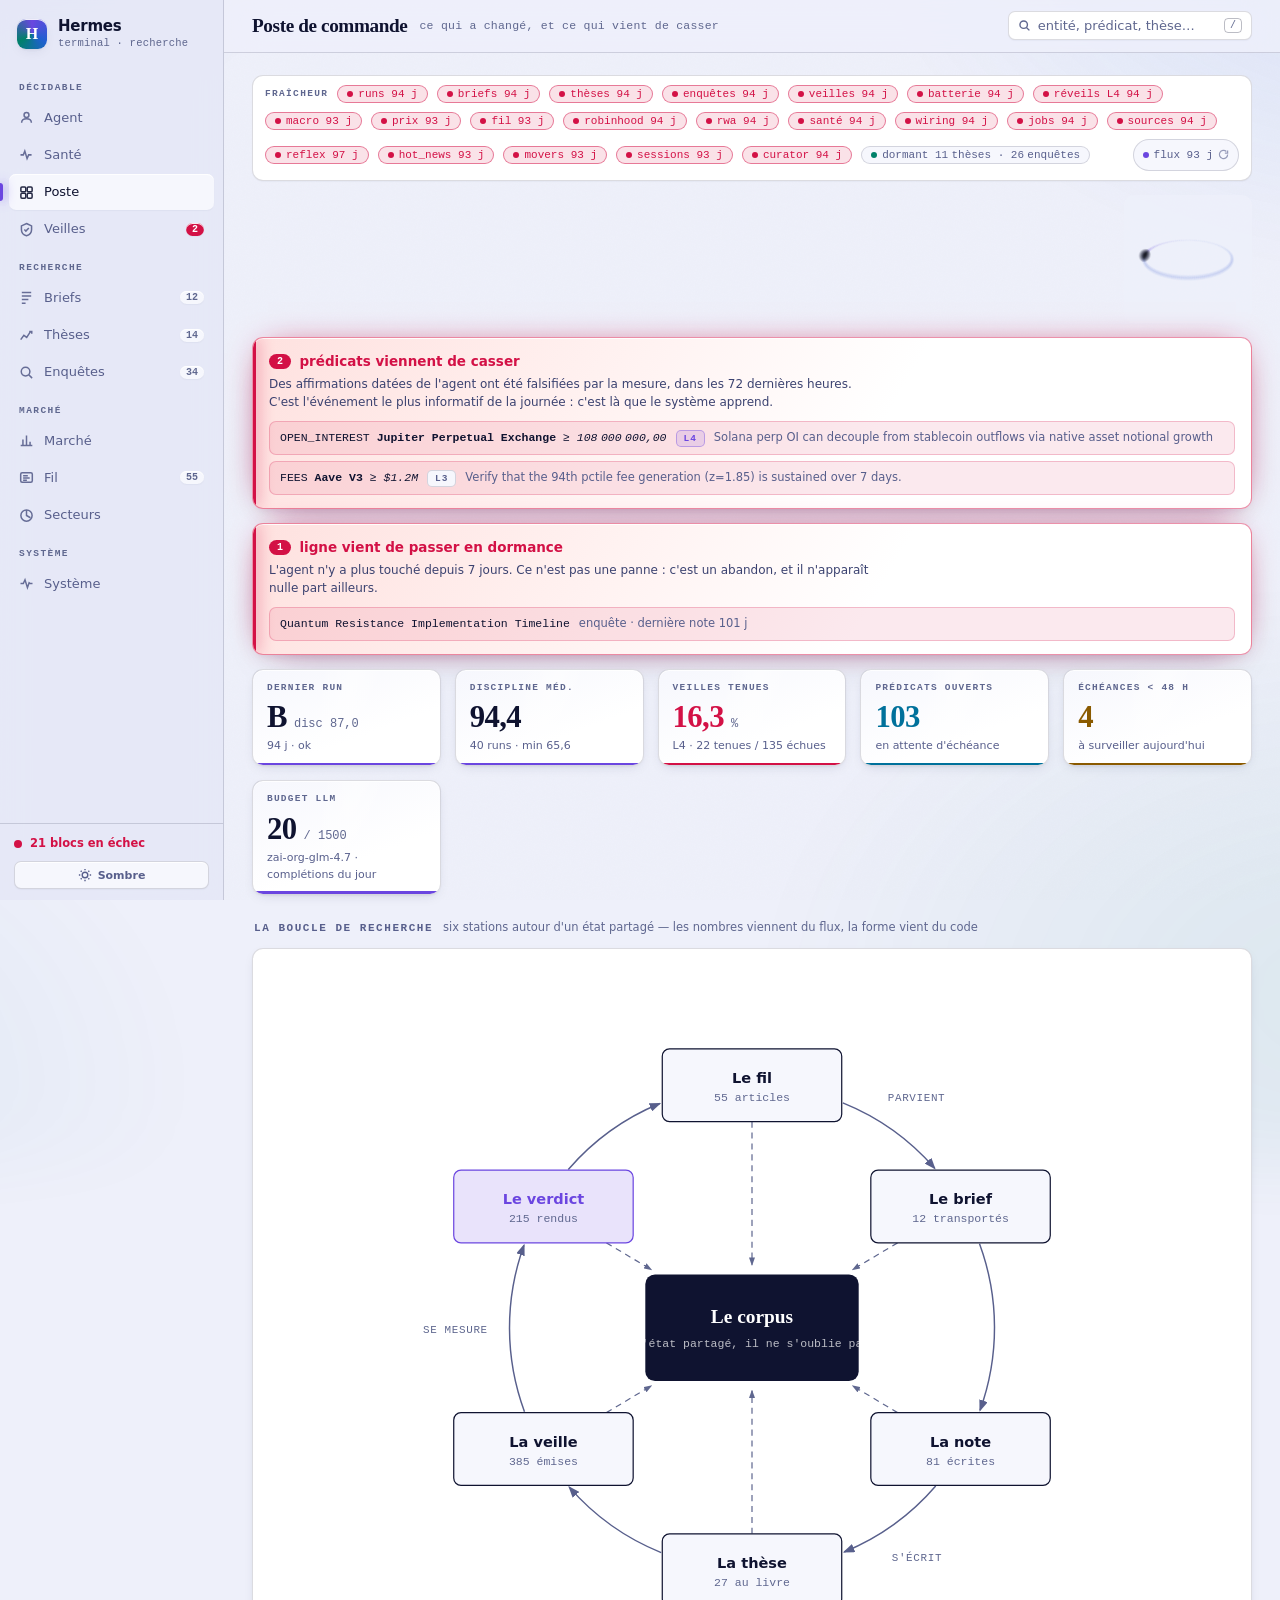
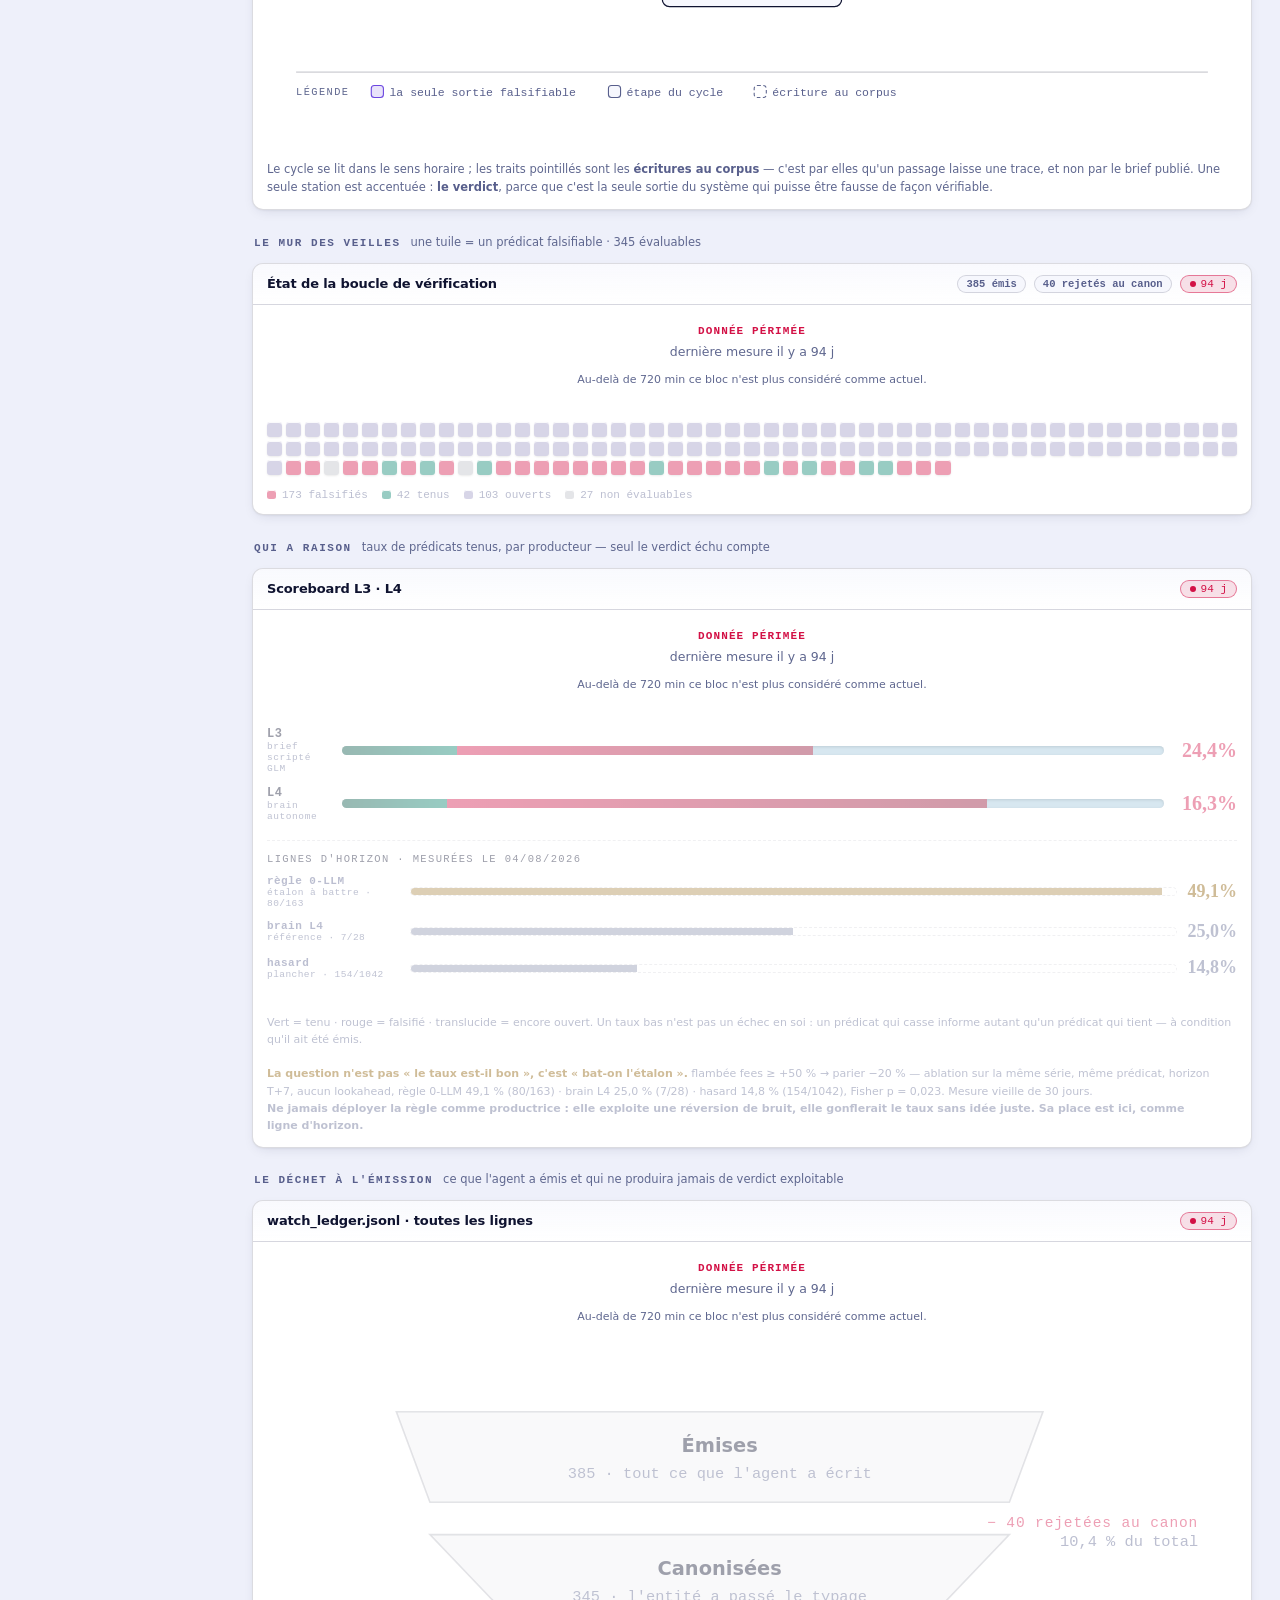
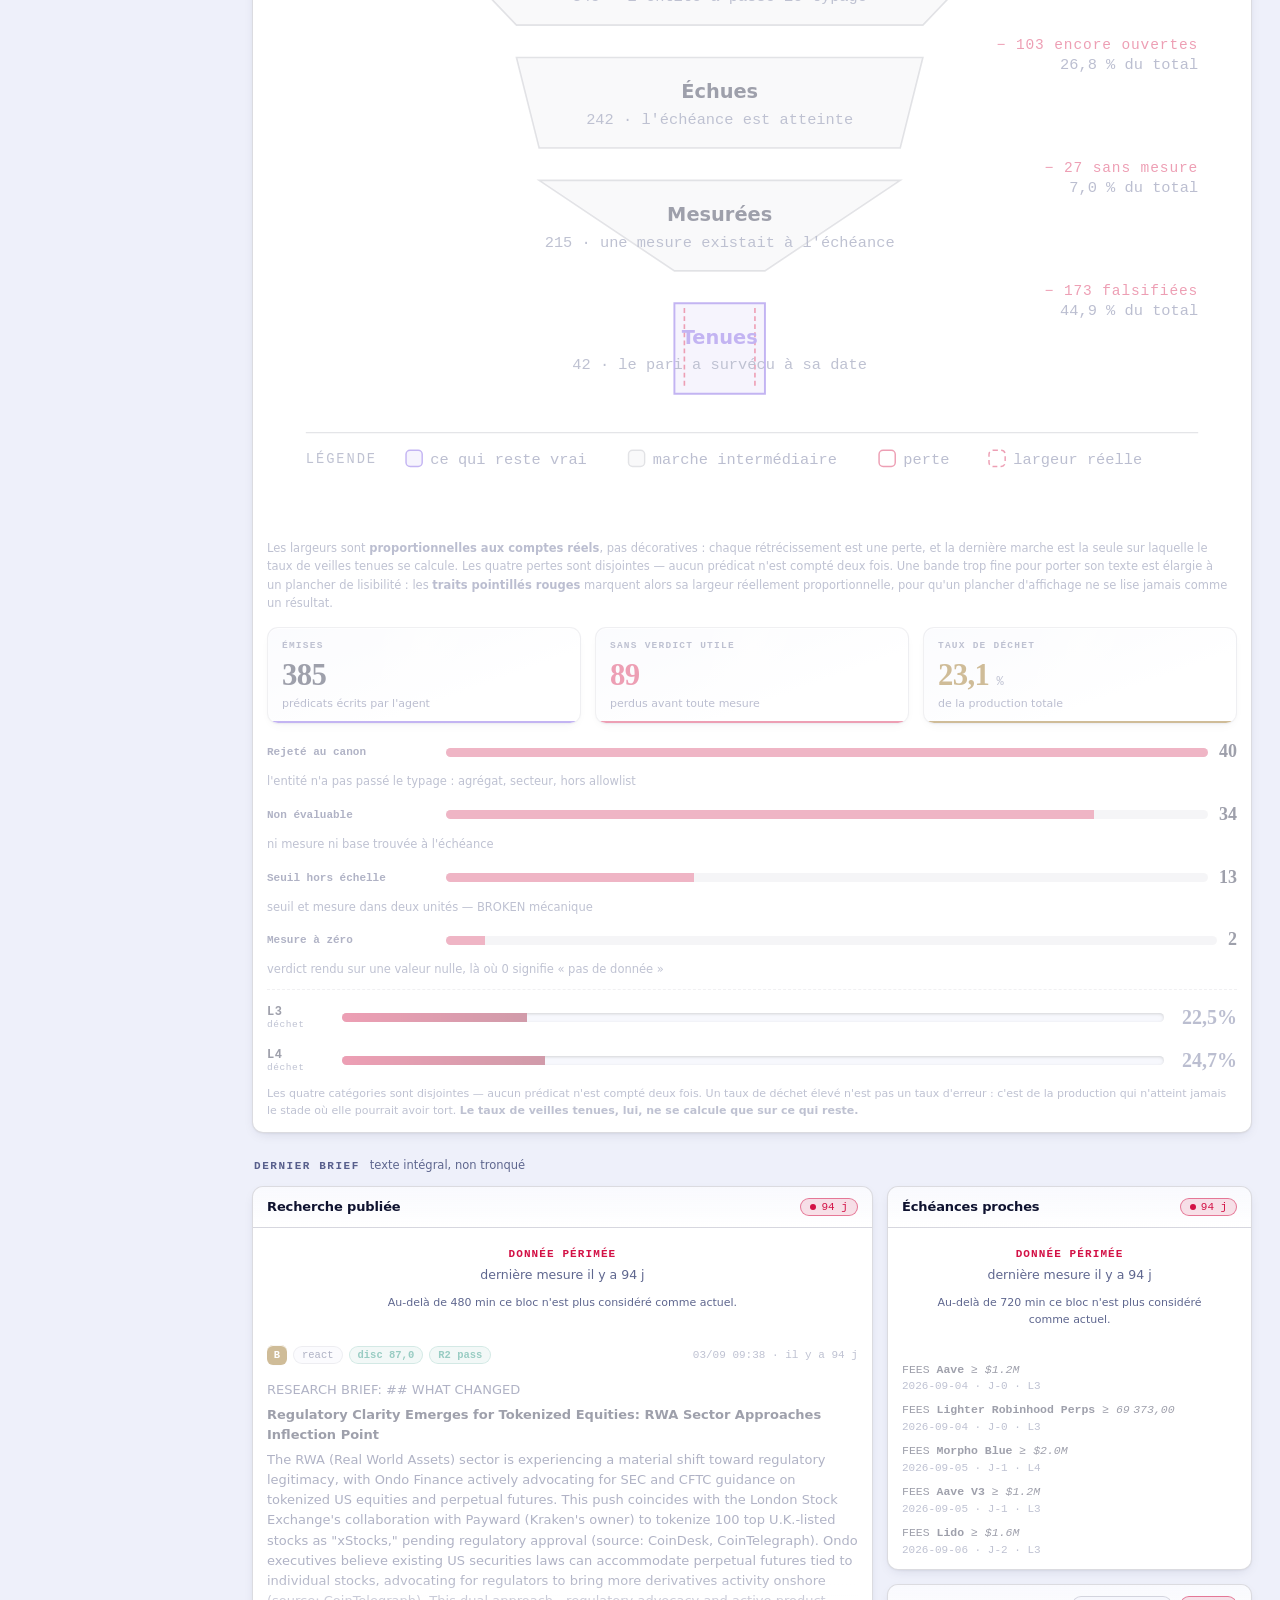
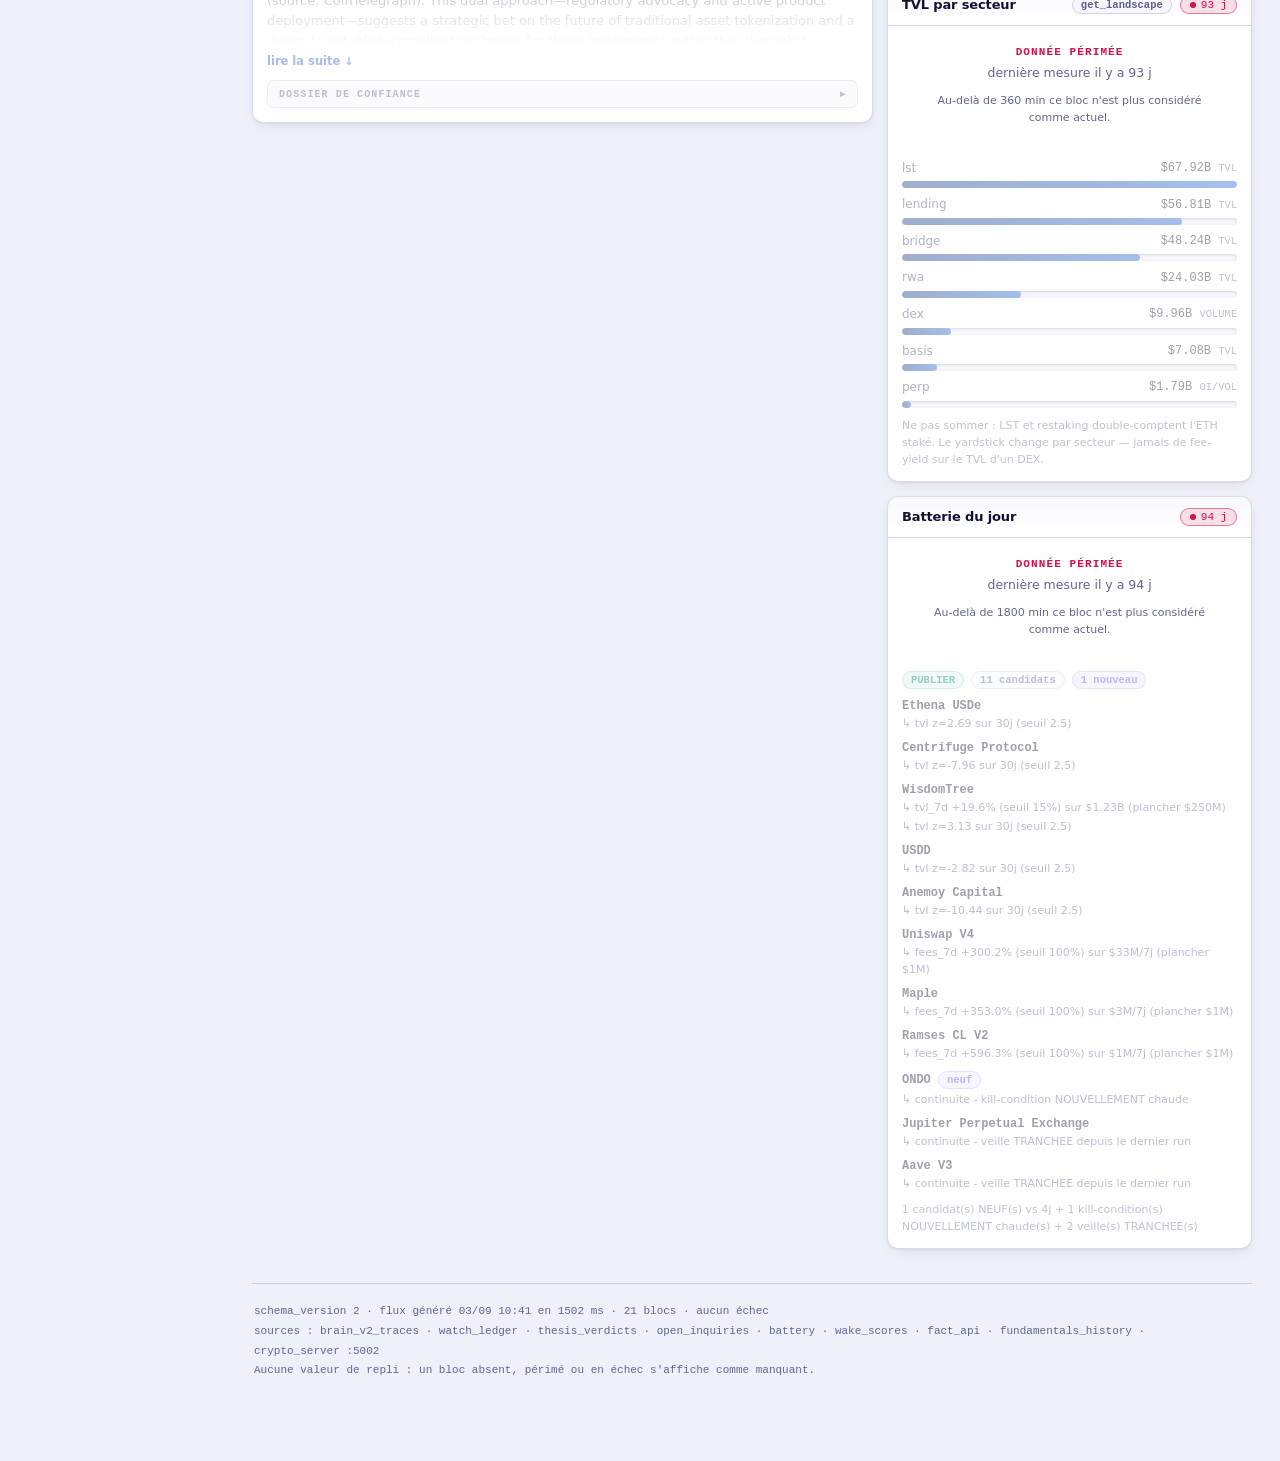
==== index.html @ 9bdd1445 "feed: 2026-09-03 10:41 UTC" ====
<!DOCTYPE html>
<html lang="fr" data-theme="dark">
<head>
<meta charset="utf-8">
<meta name="viewport" content="width=device-width, initial-scale=1, viewport-fit=cover">
<meta name="color-scheme" content="dark light">
<meta name="description" content="Hermes — terminal de recherche fondamentale DeFi. Veilles falsifiables, briefs, thèses.">
<title>Hermes — Terminal de recherche</title>
<style>
/* ══════════════════════════════════════════════════════════════════════
   HERMES TERMINAL v2 · contrat data.json schema_version 2
   Zéro librairie · zéro CDN · zéro requête réseau à l'exécution.
   Piles de polices SYSTÈME (aucune webfont distante) — voir §TYPO.
   ══════════════════════════════════════════════════════════════════════ */

/* ── TOKENS ─────────────────────────────────────────────────────────── */
:root{
  color-scheme:dark;
  /* fond & surfaces — indigo froid, neutres teintés vers l'accent */
  --bg:#080b16; --bg2:#0b1020;
  --s1:#101637; --s2:#151d44; --s3:#1c2554;
  --ink:#e9edfc; --ink2:#b6bfe4; --ink3:#8e98c6; --ink4:#8790bf;
  --line:color-mix(in oklch, var(--ink) 13%, transparent);
  --line2:color-mix(in oklch, var(--ink) 24%, transparent);
  /* ACCENT structurel — jamais sur une donnée */
  --acc:#a68cff; --acc2:#5c9bff;
  /* SÉMANTIQUE — distincte de l'accent */
  --held:#3fe0b0;      /* prédicat tenu */
  --open:#49c7f0;      /* en cours */
  --warn:#f5b642;      /* échéance proche */
  --broken:#ff5d7d;    /* falsifié — le seul pixel chaud de la page */
  --on-semantic:#05070f;
  /* élévation : lumière du haut + ombre ambiante longue */
  --hl:inset 0 1px 0 color-mix(in oklch, #fff 7%, transparent);
  --e1:var(--hl), 0 1px 2px -1px #00000090;
  --e2:var(--hl), 0 4px 14px -6px #000000b0, 0 1px 3px -1px #00000080;
  --e3:var(--hl), 0 18px 44px -22px #000000d0, 0 4px 12px -6px #00000090;
  --glow:0 0 0 1px color-mix(in oklch, var(--acc) 34%, transparent), 0 6px 26px -10px color-mix(in oklch, var(--acc) 46%, transparent);
  --aurora:.42; --grain:.032; --sheen:.055;
  /* TYPO — piles système choisies (caractère, pas défaut) */
  --serif:ui-serif,"Iowan Old Style","Palatino Linotype",Palatino,"Book Antiqua",Georgia,serif;
  --sans:"Segoe UI Variable Text",ui-sans-serif,system-ui,-apple-system,"Segoe UI",Roboto,"Helvetica Neue",sans-serif;
  --mono:ui-monospace,"Cascadia Mono","Cascadia Code","SF Mono","JetBrains Mono",Consolas,"Liberation Mono",monospace;
  --r1:7px; --r2:11px; --r3:16px;
  --gap:14px;
}
@media (prefers-color-scheme: light){
  :root{
    color-scheme:light;
    --bg:#eef0fa; --bg2:#e5e8f6;
    --s1:#ffffff; --s2:#f6f7fd; --s3:#eceffb;
    --ink:#0f1330; --ink2:#3b4270; --ink3:#585f8c; --ink4:#5f678f;
    --line:color-mix(in oklch, var(--ink) 15%, transparent);
    --line2:color-mix(in oklch, var(--ink) 28%, transparent);
    --acc:#6b46e0; --acc2:#1f5fd0;
    --held:#00816a; --open:#00719b; --warn:#8a5a00; --broken:#d31146;
    --on-semantic:#ffffff;
    --hl:inset 0 1px 0 color-mix(in oklch, #fff 90%, transparent);
    --e1:var(--hl), 0 1px 2px -1px #1b204a20;
    --e2:var(--hl), 0 4px 14px -6px #1b204a2e, 0 1px 3px -1px #1b204a1c;
    --e3:var(--hl), 0 18px 44px -22px #1b204a40, 0 4px 12px -6px #1b204a24;
    --aurora:.30; --grain:.022; --sheen:.5;
  }
}
:root[data-theme="dark"]{
  color-scheme:dark;
  --bg:#080b16; --bg2:#0b1020; --s1:#101637; --s2:#151d44; --s3:#1c2554;
  --ink:#e9edfc; --ink2:#b6bfe4; --ink3:#8e98c6; --ink4:#8790bf;
  --acc:#a68cff; --acc2:#5c9bff;
  --held:#3fe0b0; --open:#49c7f0; --warn:#f5b642; --broken:#ff5d7d;
  --on-semantic:#05070f;
  --hl:inset 0 1px 0 color-mix(in oklch, #fff 7%, transparent);
  --e1:var(--hl), 0 1px 2px -1px #00000090;
  --e2:var(--hl), 0 4px 14px -6px #000000b0, 0 1px 3px -1px #00000080;
  --e3:var(--hl), 0 18px 44px -22px #000000d0, 0 4px 12px -6px #00000090;
  --aurora:.42; --grain:.032; --sheen:.055;
}
:root[data-theme="light"]{
  color-scheme:light;
  --bg:#eef0fa; --bg2:#e5e8f6; --s1:#ffffff; --s2:#f6f7fd; --s3:#eceffb;
  --ink:#0f1330; --ink2:#3b4270; --ink3:#585f8c; --ink4:#5f678f;
  --acc:#6b46e0; --acc2:#1f5fd0;
  --held:#00816a; --open:#00719b; --warn:#8a5a00; --broken:#d31146;
  --on-semantic:#ffffff;
  --hl:inset 0 1px 0 color-mix(in oklch, #fff 90%, transparent);
  --e1:var(--hl), 0 1px 2px -1px #1b204a20;
  --e2:var(--hl), 0 4px 14px -6px #1b204a2e, 0 1px 3px -1px #1b204a1c;
  --e3:var(--hl), 0 18px 44px -22px #1b204a40, 0 4px 12px -6px #1b204a24;
  --aurora:.30; --grain:.022; --sheen:.5;
}
@property --a{syntax:"<angle>";inherits:false;initial-value:0deg}

/* ── SOCLE ──────────────────────────────────────────────────────────── */
*{box-sizing:border-box;min-width:0}
html{-webkit-text-size-adjust:100%}
body{margin:0;background:var(--bg);color:var(--ink);font-family:var(--sans);
  font-size:13.5px;line-height:1.55;font-variant-numeric:tabular-nums;
  -webkit-font-smoothing:antialiased;text-rendering:optimizeLegibility;
  overflow-x:hidden;display:flex;min-height:100dvh}
/* aurore froide — profondeur ambiante */
body::before{content:"";position:fixed;inset:-30%;z-index:0;pointer-events:none;opacity:var(--aurora);
  background:
    radial-gradient(38% 40% at 12% 6%, color-mix(in oklch,var(--acc) 42%,transparent), transparent 64%),
    radial-gradient(44% 44% at 88% 10%, color-mix(in oklch,var(--acc2) 36%,transparent), transparent 64%),
    radial-gradient(46% 46% at 84% 88%, color-mix(in oklch,var(--held) 26%,transparent), transparent 64%),
    radial-gradient(36% 38% at 6% 94%, color-mix(in oklch,var(--open) 22%,transparent), transparent 64%);
  filter:blur(34px) saturate(1.08);animation:drift 48s ease-in-out infinite alternate}
@keyframes drift{from{transform:translate3d(0,0,0)}to{transform:translate3d(0,-2%,0) scale(1.05)}}
/* grain — casse le dégradé numérique */
body::after{content:"";position:fixed;inset:0;z-index:1;pointer-events:none;opacity:var(--grain);
  background-image:url("data:image/svg+xml,%3Csvg xmlns='http://www.w3.org/2000/svg' width='150' height='150'%3E%3Cfilter id='n'%3E%3CfeTurbulence type='fractalNoise' baseFrequency='0.85' numOctaves='2'/%3E%3C/filter%3E%3Crect width='100%25' height='100%25' filter='url(%23n)'/%3E%3C/svg%3E")}
a{color:var(--acc2);text-decoration:none}
a:hover{text-decoration:underline;text-underline-offset:2px}
:focus-visible{outline:2px solid var(--acc);outline-offset:2px;border-radius:5px}
::selection{background:color-mix(in oklch,var(--acc) 40%,transparent)}
::-webkit-scrollbar{width:10px;height:10px}
::-webkit-scrollbar-thumb{background:var(--line2);border-radius:6px}
::-webkit-scrollbar-track{background:transparent}

/* ── RAIL ───────────────────────────────────────────────────────────── */
.rail{width:224px;flex:none;position:sticky;top:0;height:100dvh;z-index:20;
  background:color-mix(in oklch,var(--bg2) 88%,transparent);backdrop-filter:blur(14px);
  border-right:1px solid var(--line);display:flex;flex-direction:column}
.brand{display:flex;align-items:center;gap:11px;padding:17px 17px 13px}
.brand .mk{width:30px;height:30px;flex:none;border-radius:9px;display:grid;place-items:center;
  font-family:var(--serif);font-size:16px;font-weight:600;color:var(--on-semantic);
  background:conic-gradient(from var(--a),var(--acc),var(--acc2),var(--held),var(--acc));
  animation:spin 14s linear infinite;box-shadow:var(--e2)}
@keyframes spin{to{--a:360deg}}
.brand b{font-size:15px;font-weight:650;letter-spacing:-.015em;display:block;line-height:1.2}
.brand small{display:block;font-size:10.5px;color:var(--ink4);font-family:var(--mono);letter-spacing:.02em}
.nav{padding:4px 9px;display:flex;flex-direction:column;gap:1px;overflow-y:auto;flex:1}
.nav .grp{font:600 9.5px/1 var(--mono);letter-spacing:.15em;text-transform:uppercase;
  color:var(--ink4);padding:15px 10px 6px}
.nav a{display:flex;align-items:center;gap:10px;padding:8px 10px;border-radius:var(--r1);
  color:var(--ink3);font-size:13px;font-weight:500;position:relative;text-decoration:none}
.nav a:hover{background:var(--s1);color:var(--ink)}
.nav a[aria-current="page"]{background:var(--s2);color:var(--ink);box-shadow:var(--e1)}
.nav a[aria-current="page"]::before{content:"";position:absolute;left:-9px;top:9px;bottom:9px;width:3px;
  border-radius:0 3px 3px 0;background:var(--acc);box-shadow:0 0 12px var(--acc)}
.nav a svg{width:15px;height:15px;flex:none;opacity:.9}
.nav a .n{margin-left:auto;font:600 10px var(--mono);color:var(--ink4);
  background:var(--s2);border-radius:9px;padding:1px 6px;box-shadow:var(--e1)}
.nav a .n.hot{color:var(--on-semantic);background:var(--broken)}
.railfoot{padding:11px 14px;border-top:1px solid var(--line);display:grid;gap:8px}

/* ── PULSE (état système) ───────────────────────────────────────────── */
.pulse{display:flex;align-items:center;gap:8px;font-size:11.5px;font-weight:600}
.pulse i{width:8px;height:8px;border-radius:50%;background:currentColor;flex:none;
  box-shadow:0 0 0 0 currentColor;animation:beat 2.6s ease-out infinite}
@keyframes beat{0%{box-shadow:0 0 0 0 color-mix(in oklch,currentColor 60%,transparent)}
  70%{box-shadow:0 0 0 7px transparent}100%{box-shadow:0 0 0 0 transparent}}
.pulse.ok{color:var(--held)} .pulse.warn{color:var(--warn)} .pulse.ko{color:var(--broken)}

/* ── BOUTONS UTILITAIRES ────────────────────────────────────────────── */
.ubtn{display:inline-flex;align-items:center;justify-content:center;gap:6px;
  background:var(--s2);border:1px solid var(--line);color:var(--ink3);
  border-radius:var(--r1);padding:6px 9px;font:600 11px var(--sans);cursor:pointer;
  box-shadow:var(--e1)}
.ubtn:hover{background:var(--s3);color:var(--ink)}
.ubtn svg{width:14px;height:14px}

/* ── MAIN ───────────────────────────────────────────────────────────── */
.main{flex:1;display:flex;flex-direction:column;position:relative;z-index:2}
.top{position:sticky;top:0;z-index:15;display:flex;align-items:center;gap:12px;
  padding:11px clamp(14px,2.2vw,28px);border-bottom:1px solid var(--line);
  background:color-mix(in oklch,var(--bg) 82%,transparent);backdrop-filter:blur(16px) saturate(1.3)}
.top h1{margin:0;font-family:var(--serif);font-size:clamp(17px,1.5vw,22px);font-weight:600;
  letter-spacing:-.02em;text-wrap:balance}
.top .sub{font:11.5px/1 var(--mono);color:var(--ink4);letter-spacing:.02em}
.tools{margin-left:auto;display:flex;align-items:center;gap:9px}
.srch{display:flex;align-items:center;gap:7px;background:var(--s1);border:1px solid var(--line);
  border-radius:var(--r1);padding:0 9px;box-shadow:var(--e1)}
.srch input{background:none;border:0;outline:none;color:var(--ink);font:13px var(--sans);
  padding:6px 0;width:clamp(90px,14vw,190px)}
.srch input::placeholder{color:var(--ink4)}
.srch kbd{font:10px var(--mono);color:var(--ink4);border:1px solid var(--line2);
  border-radius:4px;padding:1px 5px}
.burger{display:none}
.wrap{padding:clamp(14px,1.8vw,22px) clamp(14px,2.2vw,28px) 80px;
  max-width:1760px;width:100%;margin:0 auto;flex:1}
.view{display:none;animation:fade .22s ease both}
.view.on{display:block}
@keyframes fade{from{opacity:0;transform:translateY(5px)}to{opacity:1;transform:none}}

/* ── RUBAN DE FRAÎCHEUR ─────────────────────────────────────────────── */
.ribbon{display:flex;align-items:center;gap:9px;flex-wrap:wrap;padding:9px 12px;
  background:var(--s1);border:1px solid var(--line);border-radius:var(--r2);
  box-shadow:var(--e1);margin-bottom:var(--gap)}
.ribbon .lb{font:600 9.5px/1 var(--mono);letter-spacing:.14em;text-transform:uppercase;color:var(--ink4)}
.fchip{display:inline-flex;align-items:center;gap:5px;font:11px var(--mono);
  color:var(--ink3);background:var(--s2);border:1px solid var(--line);
  border-radius:20px;padding:2px 9px;white-space:nowrap}
.fchip i{width:6px;height:6px;border-radius:50%;background:var(--held);flex:none}
.fchip.stale{color:var(--warn);border-color:color-mix(in oklch,var(--warn) 45%,transparent);
  background:color-mix(in oklch,var(--warn) 12%,transparent)}
.fchip.stale i{background:var(--warn)}
.fchip.dead{color:var(--broken);border-color:color-mix(in oklch,var(--broken) 50%,transparent);
  background:color-mix(in oklch,var(--broken) 12%,transparent)}
.fchip.dead i{background:var(--broken)}
/* bouton d'actualisation manuelle */
button#refresh{font:11px var(--mono);min-height:32px}
button#refresh:hover{background:var(--s3);color:var(--ink)}
button#refresh svg{opacity:.6;transition:transform .3s}
button#refresh:hover svg{opacity:1}
button#refresh[data-busy] svg{animation:spin 1s linear infinite}
button#refresh[data-busy] span{opacity:.5}
button#refresh[data-failed]{color:var(--warn);
  border-color:color-mix(in oklch,var(--warn) 45%,transparent)}
@media(max-width:900px){button#refresh{min-height:44px;padding:0 12px}}

/* ── SECTIONS / CARTES ──────────────────────────────────────────────── */
.sec{display:flex;align-items:baseline;gap:10px;flex-wrap:wrap;margin:24px 2px 11px}
.sec:first-of-type{margin-top:4px}
.sec h2{margin:0;font:600 11px/1 var(--mono);letter-spacing:.14em;text-transform:uppercase;color:var(--ink3)}
.sec p{margin:0;font-size:11.5px;color:var(--ink4);text-wrap:pretty}
.card{background:var(--s1);border:1px solid var(--line);border-radius:var(--r2);
  box-shadow:var(--e2);overflow:hidden;container-type:inline-size}
.card>header{display:flex;align-items:center;gap:9px;flex-wrap:wrap;padding:10px 14px;
  border-bottom:1px solid var(--line);background:linear-gradient(180deg,
    color-mix(in oklch,var(--s2) 70%,transparent),transparent)}
.card>header h3{margin:0;font-size:13px;font-weight:650;letter-spacing:-.01em}
.card>header .meta{margin-left:auto;display:flex;align-items:center;gap:8px;
  font:11px var(--mono);color:var(--ink4)}
.card .bd{padding:13px 14px}
.card.dim{opacity:.55}
.grid{display:grid;gap:var(--gap)}
.g-2{grid-template-columns:repeat(auto-fit,minmax(min(100%,330px),1fr))}
.g-main{grid-template-columns:minmax(0,1.7fr) minmax(0,1fr);align-items:start}
@media(max-width:1080px){.g-main{grid-template-columns:1fr}}
.stack{display:flex;flex-direction:column;gap:var(--gap)}

/* ── KPI ────────────────────────────────────────────────────────────── */
.kpis{display:grid;gap:var(--gap);grid-template-columns:repeat(auto-fit,minmax(min(100%,168px),1fr))}
.kpi{position:relative;background:linear-gradient(160deg,var(--s2),var(--s1) 65%);
  border:1px solid var(--line);border-radius:var(--r2);padding:12px 14px 11px;
  box-shadow:var(--e2);overflow:hidden;isolation:isolate}
/* biseau spéculaire — la lumière glisse sur la carte */
.kpi::after{content:"";position:absolute;inset:0;z-index:-1;pointer-events:none;
  background:linear-gradient(105deg,transparent 32%,
    color-mix(in oklch,#fff calc(var(--sheen)*100%),transparent) 48%,transparent 62%)}
.kpi .l{font:600 9.5px/1.3 var(--mono);letter-spacing:.13em;text-transform:uppercase;color:var(--ink4)}
.kpi .v{font-family:var(--serif);font-size:clamp(25px,2.4vw,33px);font-weight:600;
  line-height:1.08;letter-spacing:-.02em;margin-top:7px;color:var(--ink);
  font-variant-numeric:tabular-nums;font-optical-sizing:auto}
.kpi .v small{font-family:var(--mono);font-size:12px;font-weight:500;color:var(--ink4);letter-spacing:0}
.kpi .d{font-size:11px;color:var(--ink3);margin-top:3px;text-wrap:pretty}
.kpi .bar{position:absolute;left:0;right:0;bottom:0;height:2.5px;background:var(--acc);
  transform-origin:0 50%}
.kpi[data-tone="held"] .bar{background:var(--held)} .kpi[data-tone="held"] .v{color:var(--held)}
.kpi[data-tone="broken"] .bar{background:var(--broken)} .kpi[data-tone="broken"] .v{color:var(--broken)}
.kpi[data-tone="warn"] .bar{background:var(--warn)} .kpi[data-tone="warn"] .v{color:var(--warn)}
.kpi[data-tone="open"] .bar{background:var(--open)} .kpi[data-tone="open"] .v{color:var(--open)}

/* ── ALERTE : un prédicat vient de casser ───────────────────────────── */
.alert{position:relative;border:1px solid color-mix(in oklch,var(--broken) 46%,transparent);
  background:linear-gradient(120deg,color-mix(in oklch,var(--broken) 15%,var(--s1)),var(--s1) 62%);
  border-radius:var(--r2);box-shadow:var(--e3),0 0 34px -16px var(--broken);
  padding:13px 16px;margin-bottom:var(--gap);overflow:hidden}
.alert::before{content:"";position:absolute;left:0;top:0;bottom:0;width:3px;background:var(--broken);
  box-shadow:0 0 16px var(--broken)}
.alert h3{margin:0 0 3px;font-size:13.5px;font-weight:650;color:var(--broken);
  display:flex;align-items:center;gap:8px}
.alert h3 .cnt{font:700 10px var(--mono);background:var(--broken);color:var(--on-semantic);
  border-radius:20px;padding:2px 8px;letter-spacing:.04em}
.alert p{margin:0 0 9px;font-size:12px;color:var(--ink2);max-width:80ch;text-wrap:pretty}
.alert ul{margin:0;padding:0;list-style:none;display:grid;gap:6px}
.alert li{display:flex;align-items:baseline;gap:9px;flex-wrap:wrap;font-size:12.5px;
  padding:7px 10px;background:color-mix(in oklch,var(--broken) 9%,transparent);
  border-radius:var(--r1);border:1px solid color-mix(in oklch,var(--broken) 22%,transparent)}
.alert li .pred{font-family:var(--mono);font-size:11.5px;color:var(--ink)}
.alert li .wh{color:var(--ink3);font-size:11.5px;flex:1 1 240px;text-wrap:pretty}

/* ── MUR DES VEILLES (la pièce maîtresse) ───────────────────────────── */
.wall{display:grid;grid-template-columns:repeat(auto-fill,minmax(15px,1fr));gap:4px;
  padding:14px;perspective:900px}
.wall b{aspect-ratio:1;border-radius:3px;display:block;position:relative;cursor:default;
  background:var(--tile);box-shadow:var(--hl),0 1px 3px -1px #00000070;
  transition:transform .18s cubic-bezier(.2,.7,.3,1),box-shadow .18s,z-index 0s}
.wall b[data-v="BROKEN"]{--tile:var(--broken)}
.wall b[data-v="HELD"]{--tile:var(--held)}
.wall b[data-v="OPEN"]{--tile:color-mix(in oklch,var(--open) 62%,var(--s1))}
.wall b[data-v="UNEVALUABLE"]{--tile:var(--line2)}
.wall b:hover,.wall b:focus-visible{transform:translateZ(26px) scale(1.55);z-index:5;
  box-shadow:0 12px 30px -8px #000000c0,0 0 0 1.5px var(--tile)}
.wall-key{display:flex;gap:14px;flex-wrap:wrap;padding:0 14px 13px;font:11px var(--mono);color:var(--ink3)}
.wall-key span{display:inline-flex;align-items:center;gap:6px}
.wall-key i{width:9px;height:9px;border-radius:2.5px;box-shadow:var(--hl)}

/* ── SCOREBOARD L3 vs L4 ────────────────────────────────────────────── */
.score{display:grid;gap:12px;padding:14px}
.srow{display:grid;grid-template-columns:64px 1fr auto;align-items:center;gap:11px}
.srow .who{font:700 12px var(--mono);color:var(--ink);letter-spacing:.04em}
.srow .who small{display:block;font-weight:500;font-size:9.5px;color:var(--ink4);letter-spacing:.06em}
.srow .track{height:9px;border-radius:6px;overflow:hidden;display:flex;
  background:var(--s3);box-shadow:inset 0 1px 3px #00000060}
.srow .track i{display:block;height:100%}
.srow .track .h{background:linear-gradient(90deg,color-mix(in oklch,var(--held) 72%,#000),var(--held))}
.srow .track .b{background:linear-gradient(90deg,var(--broken),color-mix(in oklch,var(--broken) 74%,#000))}
.srow .track .o{background:color-mix(in oklch,var(--open) 34%,transparent)}
.srow .rate{font-family:var(--serif);font-size:20px;font-weight:600;text-align:right;
  font-variant-numeric:tabular-nums;min-width:62px}

/* ── VEILLE (carte prédicat) ────────────────────────────────────────── */
.watches{display:grid;gap:10px;grid-template-columns:repeat(auto-fill,minmax(min(100%,340px),1fr))}
.w{position:relative;background:var(--s1);border:1px solid var(--line);border-radius:var(--r2);
  padding:11px 13px 11px 15px;box-shadow:var(--e2);overflow:hidden;
  transition:transform .2s cubic-bezier(.2,.7,.3,1),box-shadow .2s,border-color .2s}
.w::before{content:"";position:absolute;left:0;top:0;bottom:0;width:3px;background:var(--tone)}
.w:hover{transform:perspective(900px) rotateX(1.1deg) translateY(-3px);box-shadow:var(--e3);
  border-color:color-mix(in oklch,var(--tone) 42%,transparent)}
.w[data-v="BROKEN"]{--tone:var(--broken)}
.w[data-v="HELD"]{--tone:var(--held)}
.w[data-v="OPEN"]{--tone:var(--open)}
.w[data-v="UNEVALUABLE"]{--tone:var(--ink4)}
.w[data-v="OPEN"][data-due="soon"]{--tone:var(--warn)}
/* la pastille de verdict doit pouvoir vivre HORS d'une tuile .w (journal des verdicts) :
   sans ça, --tone n'est jamais défini et la pastille sort sans couleur. */
.vpill[data-v="BROKEN"]{--tone:var(--broken)}
.vpill[data-v="HELD"]{--tone:var(--held)}
.vpill[data-v="OPEN"]{--tone:var(--open)}
.vpill[data-v="UNEVALUABLE"]{--tone:var(--ink4)}
/* dormant : ce que l'agent n'a plus touché depuis 7 j. Lisible, mais visiblement
   au second plan — jamais confondu avec une lecture d'aujourd'hui. */
[data-dormant="1"]{opacity:.62}
[data-dormant="1"]:hover,[data-dormant="1"]:focus-within{opacity:1}
tr[data-dormant="1"] td{background:color-mix(in oklch,var(--warn) 4%,transparent)}
.w .wh1{display:flex;align-items:center;gap:8px;flex-wrap:wrap;margin-bottom:7px}
.vpill{display:inline-flex;align-items:center;gap:5px;font:700 10px var(--mono);letter-spacing:.08em;
  padding:3px 9px;border-radius:20px;color:var(--on-semantic);background:var(--tone);
  box-shadow:var(--hl),0 2px 8px -3px var(--tone)}
.vpill.ghost{background:color-mix(in oklch,var(--tone) 16%,transparent);color:var(--tone);
  border:1px solid color-mix(in oklch,var(--tone) 42%,transparent);box-shadow:none}
.srcpill{font:600 9.5px var(--mono);letter-spacing:.1em;padding:2px 7px;border-radius:5px;
  color:var(--ink3);background:var(--s2);border:1px solid var(--line)}
.srcpill[data-s="L4"]{color:var(--acc);border-color:color-mix(in oklch,var(--acc) 38%,transparent);
  background:color-mix(in oklch,var(--acc) 12%,transparent)}
.w .pred{font-family:var(--mono);font-size:12.5px;color:var(--ink);line-height:1.5;
  word-break:break-word;margin-bottom:6px}
.w .pred em{font-style:normal;color:var(--tone);font-weight:600}
.w .why{font-size:11.5px;color:var(--ink3);text-wrap:pretty;margin-bottom:9px}
.w .foot{display:flex;align-items:center;gap:9px;flex-wrap:wrap;font:11px var(--mono);color:var(--ink4)}
.w .dl{flex:1 1 100px;min-width:80px}
.w .dl .t{height:4px;border-radius:3px;background:var(--s3);overflow:hidden;margin-top:4px;
  box-shadow:inset 0 1px 2px #00000050}
.w .dl .t i{display:block;height:100%;background:var(--tone);border-radius:3px}

/* ── BRIEFS ─────────────────────────────────────────────────────────── */
.brief{border-bottom:1px solid var(--line);padding:14px}
.brief:last-child{border-bottom:0}
.brief .m{display:flex;align-items:center;gap:6px;flex-wrap:wrap;margin-bottom:10px}
.brief .ts{margin-left:auto;font:11px var(--mono);color:var(--ink4);white-space:nowrap}
.tx{position:relative;max-height:270px;overflow:hidden}
.tx.open{max-height:none}
.tx::after{content:"";position:absolute;inset:auto 0 0;height:70px;pointer-events:none;
  background:linear-gradient(transparent,var(--s1))}
.tx.open::after,.tx.short::after{display:none}
.tx h4{font:600 10px/1.4 var(--mono);letter-spacing:.14em;text-transform:uppercase;
  color:var(--acc);margin:14px 0 5px}
.tx h4:first-child{margin-top:0}
.tx p{margin:5px 0;color:var(--ink2);font-size:13px;max-width:88ch;text-wrap:pretty}
.tx ul{margin:5px 0;padding-left:17px}
.tx li{color:var(--ink2);font-size:13px;margin:4px 0;text-wrap:pretty}
.tx b{color:var(--ink);font-weight:650}
.tx code{font-family:var(--mono);font-size:11.5px;background:var(--s2);padding:1px 5px;
  border-radius:4px;color:var(--acc)}
.more{margin-top:9px;font-size:11.5px;color:var(--acc2);cursor:pointer;font-weight:600;
  background:none;border:0;padding:0;font-family:var(--sans)}
.more:hover{text-decoration:underline}
details.dossier{margin-top:10px;border:1px solid var(--line);border-radius:var(--r1);background:var(--s2)}
details.dossier>summary{cursor:pointer;padding:7px 11px;font:600 10px var(--mono);letter-spacing:.11em;
  text-transform:uppercase;color:var(--ink3);list-style:none;display:flex;align-items:center;gap:8px}
details.dossier>summary::-webkit-details-marker{display:none}
details.dossier>summary::after{content:"▸";margin-left:auto;transition:transform .2s;color:var(--ink4)}
details.dossier[open]>summary::after{transform:rotate(90deg)}
details.dossier .dd{padding:0 11px 11px;display:grid;gap:7px;
  grid-template-columns:repeat(auto-fit,minmax(min(100%,150px),1fr))}
.kv{font:11px var(--mono);color:var(--ink3)}
.kv b{display:block;color:var(--ink4);font-weight:600;font-size:9.5px;letter-spacing:.11em;
  text-transform:uppercase;margin-bottom:2px}
.kv span{color:var(--ink);font-size:11.5px;word-break:break-word}

/* ── CHIPS ──────────────────────────────────────────────────────────── */
.chip{display:inline-flex;align-items:center;gap:4px;font:600 10.5px var(--mono);
  padding:2px 8px;border-radius:20px;color:var(--ink3);background:var(--s2);
  border:1px solid var(--line);white-space:nowrap}
.chip.t{color:var(--ink2);font-weight:500}
.chip.good{color:var(--held);background:color-mix(in oklch,var(--held) 13%,transparent);
  border-color:color-mix(in oklch,var(--held) 34%,transparent)}
.chip.bad{color:var(--broken);background:color-mix(in oklch,var(--broken) 13%,transparent);
  border-color:color-mix(in oklch,var(--broken) 36%,transparent)}
.chip.warn{color:var(--warn);background:color-mix(in oklch,var(--warn) 13%,transparent);
  border-color:color-mix(in oklch,var(--warn) 36%,transparent)}
.chip.info{color:var(--open);background:color-mix(in oklch,var(--open) 12%,transparent);
  border-color:color-mix(in oklch,var(--open) 32%,transparent)}
.chip.acc{color:var(--acc);background:color-mix(in oklch,var(--acc) 13%,transparent);
  border-color:color-mix(in oklch,var(--acc) 34%,transparent)}
.tier{display:inline-grid;place-items:center;width:20px;height:20px;border-radius:6px;
  font:700 10.5px var(--mono);color:var(--on-semantic);background:var(--acc);box-shadow:var(--e1)}
.tier[data-t="S"]{background:var(--held)} .tier[data-t="B"]{background:var(--warn)}
.tier[data-t="W"]{background:var(--acc2)} .tier[data-t="A"]{background:var(--acc)}

/* ── TABLEAUX (scroll propre, jamais clippés) ───────────────────────── */
.tw{overflow-x:auto;-webkit-overflow-scrolling:touch}
table{width:100%;border-collapse:collapse;min-width:560px}
thead th{font:600 9.5px var(--mono);letter-spacing:.12em;text-transform:uppercase;color:var(--ink4);
  text-align:left;padding:9px 13px;border-bottom:1px solid var(--line);white-space:nowrap;
  position:sticky;top:0;background:var(--s1);z-index:1}
thead th.r{text-align:right}
tbody td{padding:10px 13px;border-bottom:1px solid var(--line);font-size:12.5px;vertical-align:middle}
tbody tr:last-child td{border-bottom:0}
tbody tr:hover{background:var(--s2)}
td.r{text-align:right;font-family:var(--mono)}
td.k{font:600 12px var(--mono);color:var(--ink);white-space:nowrap}
.vtag{font:700 9.5px var(--mono);letter-spacing:.07em;text-transform:uppercase;
  padding:2px 8px;border-radius:5px;white-space:nowrap}
.vtag.confirm{color:var(--held);background:color-mix(in oklch,var(--held) 14%,transparent)}
.vtag.revise{color:var(--warn);background:color-mix(in oklch,var(--warn) 15%,transparent)}
.vtag.retire{color:var(--ink4);background:var(--s2)}

/* ── BARRES ─────────────────────────────────────────────────────────── */
.bars{display:grid;gap:7px}
.bar{display:grid;grid-template-columns:minmax(76px,1.1fr) minmax(0,2.4fr) auto;
  align-items:center;gap:10px;font-size:12px}
.bar .n{color:var(--ink2);overflow:hidden;text-overflow:ellipsis;white-space:nowrap}
.bar .t{height:7px;border-radius:5px;background:var(--s3);overflow:hidden;
  box-shadow:inset 0 1px 3px #00000055}
.bar .t i{display:block;height:100%;border-radius:5px;background:linear-gradient(90deg,
  color-mix(in oklch,var(--acc2) 70%,#000),var(--acc2))}
.bar .t i.g{background:linear-gradient(90deg,color-mix(in oklch,var(--held) 70%,#000),var(--held))}
.bar .t i.o{background:linear-gradient(90deg,color-mix(in oklch,var(--warn) 74%,#000),var(--warn))}
.bar .t i.r{background:linear-gradient(90deg,var(--broken),color-mix(in oklch,var(--broken) 72%,#000))}
.bar .v{font:12px var(--mono);color:var(--ink);text-align:right;white-space:nowrap}
.bar .v small{color:var(--ink4);font-size:10.5px}
/* carte étroite : le libellé passe au-dessus plutôt que d'être tronqué */
@container (max-width: 400px){
  .bar{grid-template-columns:1fr auto;grid-template-areas:"n v" "t t";row-gap:4px}
  .bar .n{grid-area:n;white-space:normal;overflow:visible;text-overflow:clip}
  .bar .t{grid-area:t} .bar .v{grid-area:v}
}

/* ── PRIX ───────────────────────────────────────────────────────────── */
.px{display:grid;gap:1px;background:var(--line);border-radius:var(--r1);overflow:hidden}
.pxr{display:grid;grid-template-columns:1fr auto auto;align-items:center;gap:10px;
  padding:8px 12px;background:var(--s1);font-size:12.5px}
.pxr:hover{background:var(--s2)}
.pxr .sym{font:650 12px var(--mono);color:var(--ink)}
.pxr .sym small{display:block;font:400 10.5px var(--sans);color:var(--ink4);letter-spacing:0}
.pxr .p{font-family:var(--mono);color:var(--ink2);text-align:right}
/* variation encodée par la FORME autant que par la couleur */
.pxr .c{display:inline-flex;align-items:center;gap:5px;font:600 11.5px var(--mono);
  padding:2px 8px;border-radius:5px;min-width:82px;justify-content:flex-end}
.pxr .c::before{content:"";width:0;height:0;border-inline:4px solid transparent}
.pxr .c.up{color:var(--held);background:color-mix(in oklch,var(--held) 12%,transparent)}
.pxr .c.up::before{border-bottom:6px solid var(--held)}
.pxr .c.dn{color:var(--broken);background:color-mix(in oklch,var(--broken) 12%,transparent)}
.pxr .c.dn::before{border-top:6px solid var(--broken)}
.pxr .c.fl{color:var(--ink4)}
.pxr .c.fl::before{border:0;width:7px;height:2px;background:var(--ink4);border-radius:2px}

/* ── NEWS ───────────────────────────────────────────────────────────── */
.news{display:grid;gap:1px;background:var(--line)}
.nw{display:block;padding:11px 14px;background:var(--s1);text-decoration:none;color:inherit;
  border-left:3px solid transparent;transition:background .15s,border-color .15s}
.nw:hover{background:var(--s2);border-left-color:var(--acc);text-decoration:none}
.nw .h{display:flex;align-items:center;gap:8px;flex-wrap:wrap;margin-bottom:4px;
  font:11px var(--mono);color:var(--ink4)}
.nw .ti{font-size:13px;font-weight:600;color:var(--ink);line-height:1.4;text-wrap:pretty}
.nw:hover .ti{color:var(--acc2)}
.nw .su{font-size:11.5px;color:var(--ink3);margin-top:3px;text-wrap:pretty}
.sent{font:600 9.5px var(--mono);letter-spacing:.08em;padding:1px 6px;border-radius:4px}
.sent[data-s="bullish"]{color:var(--held);background:color-mix(in oklch,var(--held) 14%,transparent)}
.sent[data-s="bearish"]{color:var(--broken);background:color-mix(in oklch,var(--broken) 14%,transparent)}
.sent[data-s="neutral"]{color:var(--ink4);background:var(--s2)}
.ext{width:11px;height:11px;opacity:.5;flex:none}

/* ── DIVERS ─────────────────────────────────────────────────────────── */
.na{color:var(--ink4);font-style:italic;font-family:var(--sans)}
.missing{padding:20px 14px;text-align:center;color:var(--ink4);font-size:12.5px}
.missing b{display:block;color:var(--broken);font:600 11px var(--mono);letter-spacing:.1em;
  text-transform:uppercase;margin-bottom:5px}
.note{font-size:11px;color:var(--ink4);margin-top:9px;line-height:1.55;text-wrap:pretty}
.spark{display:block;overflow:visible}
.empty{padding:22px 14px;text-align:center;color:var(--ink4);font-size:12.5px}
.filters{display:flex;gap:5px;flex-wrap:wrap}
.fb{font:600 11px var(--sans);color:var(--ink3);border:1px solid var(--line);border-radius:20px;
  padding:3px 11px;cursor:pointer;background:var(--s1)}
.fb:hover{color:var(--ink);background:var(--s2)}
.fb[aria-pressed="true"]{color:var(--ink);border-color:color-mix(in oklch,var(--acc) 55%,transparent);
  background:color-mix(in oklch,var(--acc) 15%,transparent)}
mark{background:color-mix(in oklch,var(--warn) 34%,transparent);color:var(--ink);
  border-radius:2px;padding:0 2px}
.foot{margin-top:34px;padding:18px 2px 0;border-top:1px solid var(--line);
  font:11px/1.8 var(--mono);color:var(--ink4);text-wrap:pretty}

/* ── SCHÉMAS ────────────────────────────────────────────────────────
   Système de dessin emprunté à diagram-design (cathrynlavery), re-skinné
   sur les jetons du terminal. Les rôles typographiques du système (nom de
   nœud en sans, sous-titre technique en mono, étiquette d'arête en mono)
   sont tenus — avec les piles SYSTÈME, car la page n'a le droit d'émettre
   AUCUNE requête réseau, donc aucune webfont. */
.dgm{position:relative;overflow-x:auto;-webkit-overflow-scrolling:touch;padding:2px 0}
.dgm svg{display:block;width:100%;height:auto;min-width:var(--dgm-min,0)}
/* Gamme typographique relevée par rapport au système d'origine : sur un
   téléphone le schéma s'affiche à l'échelle 1 (voir --dgm-min), donc un
   sous-titre à 9 px se lirait à 9 px — sous le plancher du terminal, qui
   ne descend nulle part en dessous de 9,5 px de mono. Le pas de 4 px de
   la grille porte sur la GÉOMÉTRIE, pas sur la taille du texte. */
.dgm .n-name{font:600 12px var(--sans);fill:var(--ink)}
.dgm .n-sub{font:9.5px var(--mono);fill:var(--ink4)}
.dgm .n-tag{font:8.5px var(--mono);letter-spacing:.08em}
.dgm .a-lbl{font:9px var(--mono);fill:var(--ink4);letter-spacing:.06em}
.dgm .a-num{font:600 9.5px var(--mono);fill:var(--ink2)}
.dgm .eyebrow{font:8.5px var(--mono);fill:var(--ink4);letter-spacing:.14em}
.dgm .lg{font:9.5px var(--mono);fill:var(--ink3)}
.dgm .big{font:600 13px var(--serif);fill:var(--ink)}
/* L'invite de défilement n'est PAS supposée : elle n'apparaît que si le
   schéma déborde réellement de son conteneur (mesuré après rendu). */
.dgm-hint{display:none;margin:2px 0 0;font:9.5px var(--mono);letter-spacing:.1em;
  text-transform:uppercase;color:var(--ink4)}
.dgm[data-scroll="1"] .dgm-hint{display:block}
.dgm-note{font-size:11.5px;color:var(--ink4);margin:8px 0 0;text-wrap:pretty;line-height:1.6}
.dgm-note b{color:var(--ink3)}

/* ── REVEAL au scroll (patron figé toolkit) ─────────────────────────── */
@keyframes rv{from{opacity:0;transform:translateY(14px)}to{opacity:1;transform:none}}
.rv{animation:rv linear both;animation-timeline:view();animation-range:entry 0% cover 18%}
@supports not (animation-timeline: view()){.rv{opacity:1;transform:none;animation:none}}

/* ── MOBILE ─────────────────────────────────────────────────────────── */
@media(max-width:900px){
  body{flex-direction:column}
  /* une SEULE barre collée : la nav. Le header défile (rend 50 px = 6% d'écran) */
  .rail{position:sticky;top:0;width:100%;height:auto;flex-direction:row;align-items:center;
    border-right:0;border-bottom:1px solid var(--line);gap:0;
    padding:env(safe-area-inset-top) 4px 0 0;
    background:color-mix(in oklch,var(--bg2) 94%,transparent);backdrop-filter:blur(10px)}
  .brand{padding:0 8px 0 11px;flex:none}
  .brand .txt{display:none}
  .brand .mk{width:26px;height:26px;font-size:14px}
  .nav{flex-direction:row;overflow-x:auto;overflow-y:hidden;padding:0 2px;gap:2px;
    scrollbar-width:none;flex:1;-webkit-overflow-scrolling:touch;
    scroll-snap-type:x proximity;scroll-padding-inline:12px}
  .nav::-webkit-scrollbar{display:none}
  .nav .grp{display:none}
  /* flex:none — sans ça les onglets sont écrasés à 22 px et la barre ne défile jamais */
  .nav a{flex:none;white-space:nowrap;padding:0 12px;font-size:13px;min-height:44px;
    border-radius:0;scroll-snap-align:center}
  .nav a[aria-current="page"]{background:transparent;box-shadow:none;color:var(--ink)}
  .nav a[aria-current="page"]::before{left:6px;right:6px;top:auto;bottom:0;width:auto;height:2.5px;
    border-radius:3px 3px 0 0}
  .nav a .n{margin-left:6px}
  .railfoot{border-top:0;border-left:1px solid var(--line);padding:0 2px 0 6px;flex:none;
    grid-auto-flow:column;align-items:center;gap:2px}
  .railfoot .pulse{padding:0 4px}
  .railfoot .pulse span{display:none}
  .ubtn{min-height:44px;min-width:44px;padding:0 10px;background:none;border:0;box-shadow:none}
  .ubtn span{display:none}
  .top{position:static;padding:11px 13px 9px;background:none;backdrop-filter:none;
    border-bottom:0;gap:10px}
  .top .sub{display:none}
  /* 46px : les 2px de bordure retirés, le champ lui-même atteint 44px */
  .srch{flex:1;min-height:46px}
  .srch input{width:100%;align-self:stretch;padding:0;font-size:16px}
  /* respiration sous la barre d'accueil iOS */
  .wrap{padding:11px 13px calc(84px + env(safe-area-inset-bottom))}
  /* tuiles du mur tapables au doigt (13 px → 28 px) */
  .wall{grid-template-columns:repeat(auto-fill,minmax(28px,1fr));gap:5px;padding:12px}
  .wall b{border-radius:4px}
  /* les commandes secondaires passent aussi à 44 px */
  .fb{min-height:44px;padding:0 15px;display:inline-flex;align-items:center}
  .more{min-height:44px;display:flex;align-items:center}
  details.dossier>summary{min-height:44px}
  .sec{margin:22px 2px 10px}
}
@media(max-width:520px){
  .kpis{grid-template-columns:repeat(2,1fr)}
  .kpi .v{font-size:23px}
  .top h1{font-size:16px}
}
/* verre : dégrader proprement quand l'OS le demande */
@media (prefers-reduced-transparency: reduce){
  .rail,.top{backdrop-filter:none;-webkit-backdrop-filter:none;background:var(--bg2)}
  body::before{display:none}
}
/* ── BULLE D'INFO — équivalent tactile du survol ────────────────────── */
#tip{position:fixed;left:12px;right:12px;bottom:calc(12px + env(safe-area-inset-bottom));
  z-index:60;background:var(--s2);border:1px solid var(--line2);border-radius:var(--r2);
  box-shadow:var(--e3);padding:11px 52px 11px 14px;font:12.5px/1.5 var(--sans);color:var(--ink);
  max-width:640px;margin:0 auto;opacity:0;transform:translateY(10px);pointer-events:none;
  transition:opacity .18s,transform .18s}
#tip[data-on]{opacity:1;transform:none;pointer-events:auto}
#tip b{display:block;font:600 9.5px var(--mono);letter-spacing:.13em;text-transform:uppercase;
  color:var(--ink4);margin-bottom:3px}
#tip button{position:absolute;top:50%;right:4px;transform:translateY(-50%);
  width:44px;height:44px;border:0;background:none;
  color:var(--ink3);font-size:17px;cursor:pointer;border-radius:10px;line-height:1}
#tip button:hover{background:var(--s3);color:var(--ink)}
@media (prefers-reduced-motion: reduce){#tip{transition:none}}
@media (prefers-reduced-motion: reduce){
  *,*::before,*::after{animation:none!important;transition:none!important}
  .view{animation:none}
}
@media print{.rail,.top,.foot{display:none}.view{display:block!important}}

/* --- motifs ambiants (s56b) : dessin canvas temps reel -------------------
   Ornement, jamais de la donnee. Le canvas lit les jetons CSS, donc il vit
   dans les deux themes — aucune regle ne le masque. */
.motifbar{display:flex;justify-content:flex-end;margin:0 0 var(--gap);line-height:0}
.motif{width:128px;height:128px;border-radius:var(--r2);display:block;
  opacity:.95;pointer-events:none;-webkit-user-select:none;user-select:none}
@media (max-width:900px){.motif{width:82px;height:82px}}
</style>
</head>
<body>

<aside class="rail">
  <div class="brand">
    <span class="mk" aria-hidden="true">H</span>
    <span class="txt"><b>Hermes</b><small>terminal · recherche</small></span>
  </div>
  <nav class="nav" id="nav" aria-label="Vues du terminal">
    <span class="grp">Décidable</span>
    <a href="#agent" data-v="agent"><svg viewBox="0 0 16 16" fill="none" stroke="currentColor" stroke-width="1.6" aria-hidden="true"><circle cx="8" cy="5.4" r="2.6"/><path d="M2.8 13.6c0-2.6 2.3-4.2 5.2-4.2s5.2 1.6 5.2 4.2"/></svg>Agent</a>
    <a href="#sante" data-v="sante"><svg viewBox="0 0 16 16" fill="none" stroke="currentColor" stroke-width="1.6" aria-hidden="true"><path d="M1.6 8.4h3l1.6-4 2.4 8 1.7-4h3.1"/></svg>Santé</a>
    <a href="#poste" data-v="poste"><svg viewBox="0 0 16 16" fill="none" stroke="currentColor" stroke-width="1.6" aria-hidden="true"><rect x="2" y="2" width="5.2" height="5.2" rx="1.2"/><rect x="8.8" y="2" width="5.2" height="5.2" rx="1.2"/><rect x="2" y="8.8" width="5.2" height="5.2" rx="1.2"/><rect x="8.8" y="8.8" width="5.2" height="5.2" rx="1.2"/></svg>Poste</a>
    <a href="#veilles" data-v="veilles"><svg viewBox="0 0 16 16" fill="none" stroke="currentColor" stroke-width="1.6" aria-hidden="true"><path d="M8 1.6l5.4 2.6v4c0 3.2-2.3 5.6-5.4 6.4-3.1-.8-5.4-3.2-5.4-6.4v-4z"/><path d="M5.7 8.1l1.6 1.6 3.2-3.4"/></svg>Veilles<span class="n" id="n-w"></span></a>
    <span class="grp">Recherche</span>
    <a href="#briefs" data-v="briefs"><svg viewBox="0 0 16 16" fill="none" stroke="currentColor" stroke-width="1.6" aria-hidden="true"><path d="M3 2.6h10M3 6.4h10M3 10.2h7M3 14h4"/></svg>Briefs<span class="n" id="n-b"></span></a>
    <a href="#theses" data-v="theses"><svg viewBox="0 0 16 16" fill="none" stroke="currentColor" stroke-width="1.6" aria-hidden="true"><path d="M1.8 12.4l3.4-4.6 3 2.2 4.2-6.4"/><path d="M11 3.6h2.6v2.6"/></svg>Thèses<span class="n" id="n-t"></span></a>
    <a href="#enquetes" data-v="enquetes"><svg viewBox="0 0 16 16" fill="none" stroke="currentColor" stroke-width="1.6" aria-hidden="true"><circle cx="7" cy="7" r="4.6"/><path d="M10.4 10.4L14 14"/></svg>Enquêtes<span class="n" id="n-i"></span></a>
    <span class="grp">Marché</span>
    <a href="#marche" data-v="marche"><svg viewBox="0 0 16 16" fill="none" stroke="currentColor" stroke-width="1.6" aria-hidden="true"><path d="M1.8 13.4h12.4M4.2 13.4V7M8 13.4V2.6M11.8 13.4V9.4"/></svg>Marché</a>
    <a href="#news" data-v="news"><svg viewBox="0 0 16 16" fill="none" stroke="currentColor" stroke-width="1.6" aria-hidden="true"><rect x="1.8" y="3" width="12.4" height="10" rx="1.6"/><path d="M4.4 6h5M4.4 8.6h7M4.4 11h4"/></svg>Fil<span class="n" id="n-n"></span></a>
    <a href="#secteurs" data-v="secteurs"><svg viewBox="0 0 16 16" fill="none" stroke="currentColor" stroke-width="1.6" aria-hidden="true"><circle cx="8" cy="8" r="6"/><path d="M8 2v6l4.2 2.4"/></svg>Secteurs</a>
    <span class="grp">Système</span>
    <a href="#systeme" data-v="systeme"><svg viewBox="0 0 16 16" fill="none" stroke="currentColor" stroke-width="1.6" aria-hidden="true"><path d="M1.6 8h3l1.8-4 2.6 8.4 1.8-5.2 1 .8h2.6"/></svg>Système</a>
  </nav>
  <div class="railfoot">
    <div class="pulse ok" id="pulse"><i></i><span id="pulse-t">—</span></div>
    <button class="ubtn" id="theme" type="button" aria-label="Basculer le thème">
      <svg viewBox="0 0 16 16" fill="none" stroke="currentColor" stroke-width="1.6" aria-hidden="true"><circle cx="8" cy="8" r="3.2"/><path d="M8 1v1.6M8 13.4V15M15 8h-1.6M2.6 8H1M12.9 3.1l-1.1 1.1M4.2 11.8l-1.1 1.1M12.9 12.9l-1.1-1.1M4.2 4.2L3.1 3.1"/></svg>
      <span id="theme-t">Clair</span>
    </button>
  </div>
</aside>

<main class="main">
  <header class="top">
    <h1 id="vtitle">Poste de commande</h1>
    <span class="sub" id="vsub"></span>
    <div class="tools">
      <label class="srch"><svg width="13" height="13" viewBox="0 0 16 16" fill="none" stroke="currentColor" stroke-width="1.7" style="color:var(--ink4)" aria-hidden="true"><circle cx="7" cy="7" r="4.6"/><path d="M10.4 10.4L14 14"/></svg>
        <input id="q" type="search" placeholder="entité, prédicat, thèse…" aria-label="Filtrer"><kbd>/</kbd></label>
    </div>
  </header>

  <div class="wrap">
    <div id="ribbon" role="status" aria-live="polite"></div>
    <div id="views"></div>
    <div class="foot" id="foot"></div>
  </div>
</main>

<!-- Équivalent tactile du survol : sur iPhone il n'y a pas de :hover, donc tout
     élément porteur d'un title[] doit rester atteignable au tap. -->
<div id="tip" role="status" aria-live="polite"></div>

<script>
"use strict";
/* ══════════════════════════════════════════════════════════════════════
   Contrat : data.json schema_version 2
   blocks.<nom> = {as_of, src, stale_min, err, v}
   Règle absolue : aucune valeur inventée. err|null|undefined ⇒ « manquant ».
   ══════════════════════════════════════════════════════════════════════ */
const $=s=>document.getElementById(s);
const esc=s=>String(s??"").replace(/[&<>"']/g,c=>({"&":"&amp;","<":"&lt;",">":"&gt;",'"':"&quot;","'":"&#39;"}[c]));
const has=v=>v!==null&&v!==undefined&&v!=="";
const NA='<span class="na" title="donnée absente du flux">—</span>';

/* ── formatteurs ──────────────────────────────────────────────────── */
const nf=(v,d=2)=>has(v)&&isFinite(v)?Number(v).toLocaleString("fr-FR",{minimumFractionDigits:d,maximumFractionDigits:d}):null;
function usd(v){
  if(!has(v)||!isFinite(v))return null;
  const a=Math.abs(v);
  if(a>=1e9)return "$"+(v/1e9).toFixed(2)+"B";
  if(a>=1e6)return "$"+(v/1e6).toFixed(1)+"M";
  if(a>=1e3)return "$"+(v/1e3).toFixed(1)+"k";
  return "$"+(+v).toFixed(2);
}
function price(v){
  if(!has(v)||!isFinite(v))return null;
  const a=Math.abs(v);
  return "$"+Number(v).toLocaleString("fr-FR",{minimumFractionDigits:a<1?4:2,maximumFractionDigits:a<1?4:2});
}
function ago(iso){
  if(!has(iso))return null;
  const t=new Date(iso).getTime(); if(isNaN(t))return null;
  const s=(Date.now()-t)/1000;
  if(s<0){const f=-s;return "dans "+(f<3600?Math.round(f/60)+" min":f<86400?Math.round(f/3600)+" h":Math.round(f/86400)+" j");}
  if(s<90)return "à l'instant";
  if(s<3600)return Math.round(s/60)+" min";
  if(s<86400)return Math.round(s/3600)+" h";
  return Math.round(s/86400)+" j";
}
const minAgo=iso=>{const t=new Date(iso).getTime();return isNaN(t)?Infinity:(Date.now()-t)/60000;};
/* ── DEPUIS VOTRE DERNIÈRE CONSULTATION ─────────────────────────────────
   Piège : le terminal se re-télécharge tout seul toutes les 5 min tant qu'il est
   visible. Un marqueur piloté par le FETCH remettrait le compteur à zéro pendant
   qu'un téléphone déverrouillé dort dans une poche — il marquerait « lu » ce que
   personne n'a regardé. Le repère n'avance donc qu'à une consultation DÉLIBÉRÉE :
   un chargement de page, ou un retour au premier plan après plus de 30 min.
   Une seule valeur en mémoire locale ; tous les compteurs viennent d'horodatages
   déjà transportés. Aucune donnée nouvelle, aucun suivi. */
const SEEN_KEY="hermes_seen",SEEN_GAP=30*60000;
let SEEN=(()=>{try{return +(localStorage.getItem(SEEN_KEY)||0)||0;}catch(e){return 0;}})();
let HIDDEN_AT=0;
function touchSeen(){try{localStorage.setItem(SEEN_KEY,String(Date.now()));}catch(e){}}
touchSeen();
const ms=iso=>{const t=Date.parse(iso);return isNaN(t)?0:t;};
function sinceLast(D){
  if(!SEEN)return null;                       // première visite : rien à comparer
  const B=D.blocks||{},W=(B.watches&&B.watches.v)||{},items=W.items||[];
  const n={
    briefs:((B.briefs&&B.briefs.v)||[]).filter(b=>ms(b.ts)>SEEN).length,
    verdicts:items.filter(w=>w.decided&&ms(w.decided)>SEEN).length,
    veilles:items.filter(w=>w.seen&&ms(w.seen)>SEEN).length,
    theses:(((B.theses&&B.theses.v)||{}).items||[]).filter(t=>ms(t.ts)>SEEN).length,
    reveils:((B.wakes&&B.wakes.v)||[]).filter(w=>ms(w.ts)>SEEN).length};
  const tot=Object.values(n).reduce((a,b)=>a+b,0);
  return {n,tot,ago:ago(new Date(SEEN).toISOString())};
}

/* une DATE nue ("2026-08-04") : pas d'heure inventée, pas de bascule de fuseau */
function jour(d){
  if(!has(d))return "—";
  const t=new Date(String(d).slice(0,10)+"T12:00:00Z");
  return isNaN(t)?String(d):t.toLocaleDateString("fr-FR",{day:"2-digit",month:"2-digit",year:"numeric"});
}
function stamp(iso){
  if(!has(iso))return "—";
  const d=new Date(iso); if(isNaN(d))return String(iso);
  return d.toLocaleString("fr-FR",{day:"2-digit",month:"2-digit",hour:"2-digit",minute:"2-digit"});
}
/* markdown minimal — titres, listes, gras, code */
function md(t){
  let h="",ul=false;
  const inl=s=>esc(s).replace(/\*\*(.+?)\*\*/g,"<b>$1</b>").replace(/`([^`]+)`/g,"<code>$1</code>");
  for(const raw of String(t||"").split("\n")){
    const l=raw.replace(/\s+$/,"");
    if(/^#{1,4}\s/.test(l)){if(ul){h+="</ul>";ul=false;}h+="<h4>"+esc(l.replace(/^#{1,4}\s/,""))+"</h4>";}
    else if(/^\s*[*-]\s+/.test(l)){if(!ul){h+="<ul>";ul=true;}h+="<li>"+inl(l.replace(/^\s*[*-]\s+/,""))+"</li>";}
    else if(l.trim()){if(ul){h+="</ul>";ul=false;}h+="<p>"+inl(l)+"</p>";}
  }
  if(ul)h+="</ul>";
  return h||'<p class="na">brief vide</p>';
}
/* sparkline : aire + ligne + point terminal marqué */
function spark(vals,w=118,h=30,tone="var(--acc2)"){
  const pts=(vals||[]).filter(v=>has(v)&&isFinite(v));
  if(pts.length<2)return '<span class="na" style="font-size:11px">n='+pts.length+"</span>";
  const mn=Math.min(...pts),mx=Math.max(...pts),sp=(mx-mn)||1;
  const X=i=>3+i*(w-6)/(pts.length-1), Y=v=>h-4-((v-mn)/sp)*(h-9);
  const d=pts.map((v,i)=>(i?"L":"M")+X(i).toFixed(1)+" "+Y(v).toFixed(1)).join(" ");
  const uid="g"+Math.random().toString(36).slice(2,8);
  return `<svg class="spark" width="${w}" height="${h}" viewBox="0 0 ${w} ${h}" aria-hidden="true">
    <defs><linearGradient id="${uid}" x1="0" x2="0" y1="0" y2="1">
      <stop offset="0" stop-color="${tone}" stop-opacity=".34"/><stop offset="1" stop-color="${tone}" stop-opacity="0"/>
    </linearGradient></defs>
    <path d="${d} L${X(pts.length-1).toFixed(1)} ${h} L${X(0).toFixed(1)} ${h} Z" fill="url(#${uid})"/>
    <path d="${d}" fill="none" stroke="${tone}" stroke-width="1.5" stroke-linejoin="round"
      stroke-linecap="round" vector-effect="non-scaling-stroke"/>
    <circle cx="${X(pts.length-1).toFixed(1)}" cy="${Y(pts[pts.length-1]).toFixed(1)}" r="2.6" fill="${tone}"/>
  </svg>`;
}
function bars(rows){
  if(!rows||!rows.length)return '<div class="empty">aucune donnée</div>';
  const mx=Math.max(...rows.map(r=>Math.abs(r.v)||0))||1;
  return '<div class="bars">'+rows.map(r=>`<div class="bar"><span class="n" title="${esc(r.n)}">${esc(r.n)}</span>
    <span class="t"><i class="${r.c||""}" style="width:${Math.max(2,Math.min(100,Math.abs(r.v)/mx*100)).toFixed(1)}%"></i></span>
    <span class="v">${r.lbl}</span></div>`).join("")+"</div>";
}

/* ── prédicats ────────────────────────────────────────────────────── */
const OPS={"<=":"≤",">=":"≥","<":"<",">":">","==":"="};
function thrTxt(w){
  const m=String(w.metric||"").toLowerCase(),t=w.threshold;
  if(!has(t))return "?";
  if(w.op==="delta_pct")return (t>0?"+":"")+nf(t,1)+" %";
  if(m==="tvl"||m==="fees"||m==="stablecoin_flow")return Math.abs(t)>=1e5?usd(t):nf(t,2);
  if(m==="price")return price(t);
  if(m==="funding")return nf(t,4)+" %";
  return nf(t,2);
}
function predicate(w){
  const met=esc(String(w.metric||"?").toUpperCase()),ent=esc(w.entity||"?");
  if(w.op==="delta_pct"){
    const dir=(w.threshold||0)>=0?"≥":"≤";
    return `${met} <b>${ent}</b> · Δ échéance <em>${dir} ${esc(thrTxt(w))}</em>`;
  }
  return `${met} <b>${ent}</b> <em>${esc(OPS[w.op]||w.op||"?")} ${esc(thrTxt(w))}</em>`;
}
function watchCard(w){
  const due=w.due_h, soon=w.verdict==="OPEN"&&has(due)&&due<48;
  let dl="";
  if(has(due)){
    if(w.verdict==="OPEN"){
      const pct=Math.max(0,Math.min(100,(1-due/(14*24))*100));
      dl=`<span class="dl">échéance ${esc(w.deadline||"")} · ${due<0?"dépassée":"J-"+Math.max(0,Math.floor(due/24))}
        <span class="t"><i style="width:${pct.toFixed(0)}%"></i></span></span>`;
    }else dl=`<span class="dl">échue ${esc(w.deadline||"")}${w.decided?` · tranchée ${ago(w.decided)}`:""}</span>`;
  }
  return `<article class="w" data-v="${esc(w.verdict||"OPEN")}"${soon?' data-due="soon"':""}
      data-s="${esc((w.entity||"")+" "+(w.metric||"")+" "+(w.why||""))}">
    <div class="wh1"><span class="vpill${w.verdict==="OPEN"?" ghost":""}">${esc(w.verdict||"?")}</span>
      <span class="srcpill" data-s="${esc(w.src||"")}" title="${w.src==="L4"?"brain L4 (agent autonome)":"couche L3 (brief scripté)"}">${esc(w.src||"?")}</span>
      ${soon?'<span class="chip warn">échéance &lt; 48 h</span>':""}</div>
    <div class="pred">${predicate(w)}</div>
    ${w.why?`<div class="why">${esc(w.why)}</div>`:""}
    <div class="foot">${dl}<span>${has(w.baseline)?"base "+(usd(w.baseline)||nf(w.baseline,2)):'<span class="na">pas de base</span>'}</span>
      <span title="entrée au registre (canonisation par watch_executor à 00h45 · 06h45 · 13h45), pas la rédaction du brief">au registre ${ago(w.seen)||"?"}</span></div>
  </article>`;
}

/* ── briefs ───────────────────────────────────────────────────────── */
function briefCard(b){
  const g=b.gate||{},fc=b.fact_check||{};
  const halluc=has(g.hallucination)&&String(g.hallucination).toLowerCase()!=="no";
  if(b.status==="killed"||(b.brief||"").startsWith("[INCOMPLETE]"))
    return `<div class="brief" data-s="killed ${esc((b.threads||[]).join(" "))}">
      <div class="m"><span class="tier" data-t="${esc(b.tier||"")}">${esc(b.tier||"?")}</span>
      <span class="chip bad">RUN TUÉ</span>${b.phase?`<span class="chip">phase ${esc(b.phase)}</span>`:""}
      <span class="ts">${stamp(b.ts)} · il y a ${ago(b.ts)||"?"}</span></div>
      <p class="note" style="margin:0">${esc(b.brief||"run interrompu — aucun brief produit")}</p></div>`;
  if(b.silent)
    return `<div class="brief" data-s="silent ${esc((b.threads||[]).join(" "))}">
      <div class="m"><span class="tier" data-t="${esc(b.tier||"")}">${esc(b.tier||"?")}</span>
      <span class="chip">[SILENT]</span><span class="chip t">${esc((b.threads||[]).join(" · ")||"—")}</span>
      <span class="ts">${stamp(b.ts)} · il y a ${ago(b.ts)||"?"}</span></div>
      <p class="note" style="margin:0">Silence assumé : rien de matériel depuis le brief précédent.</p></div>`;
  const chips=[
    `<span class="tier" data-t="${esc(b.tier||"")}">${esc(b.tier||"?")}</span>`,
    `<span class="chip t">${esc(b.mode||"")}</span>`,
    has(b.discipline)?`<span class="chip ${b.discipline>=84?"good":b.discipline>=70?"warn":"bad"}">disc ${nf(b.discipline,1)}</span>`:"",
    has(b.r2_pass)?`<span class="chip ${b.r2_pass?"good":"bad"}">R2 ${b.r2_pass?"pass":"FAIL"}</span>`:"",
    b.truncated?'<span class="chip bad" title="brief retenu : publication Telegram et veilles gelées">RETENU</span>':"",
    ...(b.threads||[]).map(t=>`<span class="chip t">${esc(t)}</span>`),
    b.novelty_enforced?'<span class="chip info" title="le filet anti-répétition a corrigé le plan">novelty ✓</span>':"",
    b.plan_fallback?'<span class="chip warn">PLAN fallback</span>':"",
    halluc?'<span class="chip bad">HALLUCINATION</span>':"",
    fc.ung_dollar>0?`<span class="chip warn">$ non fondé ×${fc.ung_dollar}</span>`:""
  ].filter(Boolean).join("");
  const id="bx"+Math.random().toString(36).slice(2,8);
  const short=(b.brief||"").split("\n").length<11;
  const kv=(k,v)=>`<span class="kv"><b>${k}</b><span>${v}</span></span>`;
  return `<div class="brief" data-s="${esc((b.threads||[]).join(" ")+" "+(b.brief||"").slice(0,500))}">
    <div class="m">${chips}<span class="ts">${stamp(b.ts)} · il y a ${ago(b.ts)||"?"}</span></div>
    <div class="tx ${short?"short":""}" id="${id}">${md(b.brief)}</div>
    ${short?"":`<button class="more" type="button" data-tx="${id}" aria-expanded="false">lire la suite ↓</button>`}
    <details class="dossier"><summary>Dossier de confiance</summary><div class="dd">
      ${kv("juge R1 / R6 / R8",[g.R1,g.R6,g.R8].map(x=>has(x)?x:"—").join(" · "))}
      ${kv("hallucination",has(g.hallucination)?esc(g.hallucination):"—")}
      ${kv("$ non fondés",has(fc.ung_dollar)?fc.ung_dollar:"—")}
      ${kv("% non supportés",has(fc.uns_pct)?fc.uns_pct:"—")}
      ${kv("complétions",has(b.comps)?b.comps:"—")}
      ${kv("tours",has(b.n_steps)?b.n_steps:"—")}
      ${kv("modèle",esc(b.model||"—"))}
      ${kv("outils appelés",(b.tools||[]).length?esc([...new Set(b.tools)].join(", ")):"—")}
      ${b.inq?kv("enquêtes maj",`${b.inq.applied??"—"} / ${b.inq.emitted??"—"} émises`):""}
      ${b.thv?kv("verdicts de thèse",`${b.thv.applied??"—"} / ${b.thv.emitted??"—"} émis`):""}
    </div></details>
  </div>`;
}

/* ── fraîcheur ────────────────────────────────────────────────────── */
const LBL={runs:"runs",briefs:"briefs",theses:"thèses",inquiries:"enquêtes",watches:"veilles",
  battery:"batterie",wakes:"réveils L4",macro:"macro",prices:"prix",news:"fil",
  robinhood:"robinhood",rwa:"rwa",health:"santé"};
function freshness(bk){
  if(bk.err)return{cls:"dead",txt:"échec"};
  if(!has(bk.as_of))return{cls:"dead",txt:"sans date"};
  const m=minAgo(bk.as_of),lim=bk.stale_min||480;
  return{cls:m>lim*2?"dead":m>lim?"stale":"",txt:ago(bk.as_of)||"?"};
}
/* P10 — un cap d'affichage se DÉCLARE : « 12 sur 422 », jamais « 12 » tout court,
   qui se lit comme « il n'y en a que 12 ». */
function cap(bk,unit){
  const c=bk&&bk.cap;if(!c||!has(c.shown))return "";
  const tot=has(c.total)?c.total:null;
  return `<span class="chip" title="le terminal transporte les ${c.limit} derniers${tot?" — "+tot+" existent dans le store":""}">${c.shown}${tot?" sur "+tot:""} ${esc(unit||"")}</span>`;
}
function head(title,bk,extra){
  const f=bk?freshness(bk):null;
  return `<header><h3>${title}</h3><div class="meta">${extra||""}
    ${f?`<span class="fchip ${f.cls}" title="source : ${esc(bk.src||"?")} · péremption ${bk?bk.stale_min:"?"} min"><i></i>${f.txt}</span>`:""}
  </div></header>`;
}
function guard(bk,render,label){
  if(!bk||bk.err||!has(bk.v))
    return `<div class="missing"><b>donnée manquante</b>${esc(bk&&bk.err?bk.err:"bloc absent du flux")}
      <div class="note">${esc(label||"")} — rien n'est affiché plutôt qu'une valeur par défaut.</div></div>`;
  const f=freshness(bk);
  const body=render(bk.v);
  if(f.cls==="dead")
    return `<div class="missing"><b>donnée périmée</b>dernière mesure il y a ${f.txt}
      <div class="note">Au-delà de ${bk.stale_min} min ce bloc n'est plus considéré comme actuel.</div></div>
      <div style="opacity:.4;pointer-events:none">${body}</div>`;
  return body;
}

/* ══════════════════════════════════════════════════════════════════
   SCHÉMAS — boîte à outils SVG
   Système : diagram-design (github.com/cathrynlavery/diagram-design),
   re-skinné sur les jetons du terminal.
   Règles du système tenues : grille 4 px · connecteurs orthogonaux à
   angle arrondi (r=8) · étiquette d'arête masquée avec 6-10 px de
   dégagement visible · légende en bandeau bas, jamais flottante ·
   budget de complexité (≤ 9 nœuds) · arêtes dessinées AVANT les nœuds.
   DEUX divergences, assumées et motivées :
   1. piles de polices SYSTÈME au lieu des webfonts du système — la page
      n'a le droit d'émettre AUCUNE requête réseau ;
   2. les verdicts portent leur couleur sémantique (tenu · falsifié ·
      ouvert · hors mesure) au lieu d'un accent éditorial unique : c'est
      l'encodage que le lecteur connaît déjà du mur des veilles, et deux
      grammaires de couleur sur la même page seraient pires qu'une.
   RÈGLE DU TERMINAL, ici aussi : aucun schéma ne dessine un nombre
   qu'il n'a pas lu dans data.json. Compteur absent ⇒ pas de forme, et
   le trou se déclare. Aucune géométrie n'est un chiffre en dur.
   ══════════════════════════════════════════════════════════════════ */
const DGC={ink:"var(--ink)",mut:"var(--ink3)",soft:"var(--ink4)",line:"var(--line)",
  line2:"var(--line2)",acc:"var(--acc)",paper:"var(--s1)",paper2:"var(--s2)",
  held:"var(--held)",broken:"var(--broken)",open:"var(--open)",warn:"var(--warn)"};
const DGT={acc:"color-mix(in oklch,var(--acc) 15%,transparent)",
  held:"color-mix(in oklch,var(--held) 14%,transparent)",
  broken:"color-mix(in oklch,var(--broken) 14%,transparent)",
  open:"color-mix(in oklch,var(--open) 14%,transparent)",
  soft:"color-mix(in oklch,var(--ink) 6%,transparent)",
  none:"transparent"};
let DGN=0;
const dgMiss=t=>`<div class="missing"><b>schéma non traçable</b>${esc(t)}
  <div class="note">Le schéma n'est pas dessiné plutôt que dessiné avec des trous.</div></div>`;

/* --dgm-min = la largeur du viewBox : un schéma ne descend JAMAIS sous
   l'échelle 1. Sous cette barre, sa typographie tombe à 6 px sur un
   téléphone — mesuré. Il défile donc dans son propre conteneur, comme
   les tableaux, et l'invite de défilement se mesure après rendu. */
function dgSvg(w,h,body,o){
  o=o||{};const u="dg"+(++DGN);
  return `<div class="dgm" style="--dgm-min:${w}px">
    <svg viewBox="0 0 ${w} ${h}" role="img" aria-labelledby="${u}-t ${u}-d">
      <title id="${u}-t">${esc(o.title||"")}</title>
      <desc id="${u}-d">${esc(o.desc||"")}</desc>
      <defs>
        <marker id="${u}m" markerWidth="8" markerHeight="6" refX="7" refY="3" orient="auto">
          <polygon points="0 0, 8 3, 0 6" fill="${DGC.mut}"/></marker>
        <marker id="${u}a" markerWidth="8" markerHeight="6" refX="7" refY="3" orient="auto">
          <polygon points="0 0, 8 3, 0 6" fill="${DGC.acc}"/></marker>
        <marker id="${u}s" markerWidth="7" markerHeight="5" refX="6" refY="2.5" orient="auto">
          <polygon points="0 0, 7 2.5, 0 5" fill="${DGC.soft}"/></marker>
      </defs>${body(u)}
    </svg><p class="dgm-hint">↔ faites glisser le schéma</p></div>`;
}
/* nœud : masque opaque, puis boîte, puis étiquette de type, nom, sous-titre */
function dgNode(x,y,w,h,o){
  o=o||{};const cx=x+w/2,st=o.stroke||DGC.ink,fl=o.fill||DGC.paper2;
  let s=`<rect x="${x}" y="${y}" width="${w}" height="${h}" rx="6" fill="${DGC.paper}"/>`
    +`<rect x="${x}" y="${y}" width="${w}" height="${h}" rx="6" fill="${fl}" stroke="${st}"
       stroke-width="${o.sw||1}"${o.dash?` stroke-dasharray="${o.dash}"`:""}/>`;
  let ty=y+h/2;
  if(o.tag){const tw=Math.max(30,String(o.tag).length*5.7+14);
    s+=`<rect x="${x+10}" y="${y+8}" width="${tw}" height="14" rx="2" fill="none"
        stroke="${o.tagC||st}" stroke-opacity=".45" stroke-width=".8"/>`
      +`<text class="n-tag" x="${x+10+tw/2}" y="${y+18}" text-anchor="middle"
        fill="${o.tagC||st}" fill-opacity=".9">${esc(o.tag)}</text>`;
    ty+=8;}
  if(o.sub)ty-=6;
  s+=`<text class="n-name" x="${cx}" y="${ty+4}" text-anchor="middle"${o.nameC?` style="fill:${o.nameC}"`:""}>${esc(o.name||"")}</text>`;
  if(o.sub)s+=`<text class="n-sub" x="${cx}" y="${ty+19}" text-anchor="middle">${esc(o.sub)}</text>`;
  return s;
}
/* étiquette d'arête : masque opaque + dégagement VISIBLE de 8 px du trait */
function dgLbl(x,y,t,o){
  o=o||{};const w=Math.max(32,String(t).length*5.9+16),mh=14,g=o.gap||8;
  const my=o.below?y+g:y-g-mh;
  return `<rect x="${x-w/2}" y="${my}" width="${w}" height="${mh}" rx="2" fill="${DGC.paper}"/>`
    +`<text class="a-lbl" x="${x}" y="${my+9.5}" text-anchor="middle"${o.c?` style="fill:${o.c}"`:""}>${esc(t)}</text>`;
}
/* segment VERTICAL : l'étiquette passe SUR LE CÔTÉ, jamais sur le trait */
function dgSideLbl(x,y,l1,l2,o){
  o=o||{};const w=Math.max(String(l1).length,String(l2||"").length)*6.1+20;
  const h=l2?30:17,mx=x+8;
  let s=`<rect x="${mx}" y="${y-h/2}" width="${w}" height="${h}" rx="3" fill="${DGC.paper}"/>`
    +`<text class="a-lbl" x="${mx+8}" y="${y-h/2+11}"${o.c?` style="fill:${o.c}"`:""}>${esc(l1)}</text>`;
  if(l2)s+=`<text class="a-num" x="${mx+8}" y="${y-h/2+25}"${o.c?` style="fill:${o.c}"`:""}>${esc(l2)}</text>`;
  return s;
}
/* étiquette d'un ARC : le dégagement se prend vers l'EXTÉRIEUR du cercle,
   pas vers le haut de l'écran. Décaler « au-dessus » une étiquette placée en
   bas de l'anneau la ramène SUR son arc — le défaut mesuré à la 1re passe.
   La demi-largeur du masque projetée sur le rayon donne le dégagement exact. */
function dgRadLbl(cx,cy,R,ang,t){
  const w=Math.max(32,String(t).length*5.9+16),h=14,a=ang*Math.PI/180;
  const ux=Math.cos(a),uy=Math.sin(a);
  const d=R+10+(w/2)*Math.abs(ux)+(h/2)*Math.abs(uy);
  const x=cx+d*ux,y=cy+d*uy;
  return `<rect x="${(x-w/2).toFixed(1)}" y="${(y-h/2).toFixed(1)}" width="${w}" height="${h}" rx="2" fill="${DGC.paper}"/>`
    +`<text class="a-lbl" x="${x.toFixed(1)}" y="${(y+4).toFixed(1)}" text-anchor="middle">${esc(t)}</text>`;
}
/* connecteur orthogonal horizontal-vertical-horizontal, coudes arrondis r=8 */
function dgHVH(x1,y1,x2,y2,xm,r){
  if(Math.abs(y1-y2)<0.6)return `M${x1} ${y1} H${x2}`;
  r=r||8;const dy=y2>y1?1:-1,s1=xm>x1?1:-1,s2=x2>xm?1:-1;
  return `M${x1} ${y1} H${xm-r*s1} Q${xm} ${y1} ${xm} ${y1+r*dy} V${y2-r*dy} Q${xm} ${y2} ${xm+r*s2} ${y2} H${x2}`;
}
/* légende : bandeau horizontal en bas, après tous les nœuds */
function dgLegend(x,y,w,items){
  let s=`<line x1="${x}" y1="${y}" x2="${x+w}" y2="${y}" stroke="${DGC.line2}" stroke-width=".8"/>`
    +`<text class="eyebrow" x="${x}" y="${y+19}">LÉGENDE</text>`;
  let cx=x+62;
  items.forEach(it=>{
    s+=`<rect x="${cx}" y="${y+11}" width="10" height="10" rx="2.5" fill="${it.f||it.c}"
        stroke="${it.c}" stroke-width=".9"${it.dash?' stroke-dasharray="3,2"':""}/>`
      +`<text class="lg" x="${cx+15}" y="${y+19.5}">${esc(it.t)}</text>`;
    cx+=15+String(it.t).length*5.8+24;});
  return s;
}
/* ── 1 · MACHINE À ÉTATS — le cycle de vie d'un prédicat ────────────── */
function dgmLifecycle(W){
  const S=W.stats||{},B=S.by_verdict||{};
  if([S.total,S.rejected,B.OPEN,B.HELD,B.BROKEN,B.UNEVALUABLE].some(x=>!has(x)))
    return dgMiss("le bloc ne porte pas tous les compteurs du cycle");
  const body=u=>{
    const A=`marker-end="url(#${u}m)"`,K=`stroke-width="1.2" fill="none"`;
    let s="";
    s+=`<path d="M30 120 H52" stroke="${DGC.mut}" ${K} ${A}/>`;
    s+=`<path d="M192 120 H330" stroke="${DGC.mut}" ${K} ${A}/>`;
    s+=`<path d="M126 148 V246 Q126 254 134 254 H330" stroke="${DGC.soft}" ${K}
        stroke-dasharray="5,4" marker-end="url(#${u}s)"/>`;
    s+=`<path d="${dgHVH(472,92,610,48,546)}" stroke="${DGC.mut}" ${K} ${A}/>`;
    s+=`<path d="M472 120 H610" stroke="${DGC.mut}" ${K} ${A}/>`;
    s+=`<path d="${dgHVH(472,148,610,192,546)}" stroke="${DGC.mut}" ${K} ${A}/>`;
    s+=dgLbl(262,120,"CANON ✓")+dgLbl(232,254,"CANON ✗")
      +dgLbl(576,48,"SEUIL TENU")+dgLbl(542,120,"SEUIL ROMPU")
      +dgLbl(578,192,"SANS MESURE",{below:true});
    s+=`<circle cx="24" cy="120" r="6" fill="${DGC.ink}"/>`;
    s+=dgNode(60,92,132,56,{name:"Émise",sub:S.total+" écrites"});
    s+=dgNode(340,64,132,112,{name:"Ouverte",sub:B.OPEN+" en cours",
      stroke:DGC.open,fill:DGT.open,nameC:DGC.open});
    s+=dgNode(340,228,132,52,{name:"Rejetée",sub:String(S.rejected),
      stroke:DGC.soft,fill:DGT.soft,nameC:DGC.soft});
    s+=dgNode(620,24,152,48,{name:"Tenue",sub:String(B.HELD),stroke:DGC.held,fill:DGT.held,nameC:DGC.held});
    s+=dgNode(620,96,152,48,{name:"Falsifiée",sub:String(B.BROKEN),stroke:DGC.broken,fill:DGT.broken,nameC:DGC.broken});
    s+=dgNode(620,168,152,48,{name:"Non évaluable",sub:String(B.UNEVALUABLE),stroke:DGC.soft,fill:DGT.soft,nameC:DGC.soft});
    s+=dgLegend(24,304,748,[{c:DGC.open,f:DGT.open,t:"pari en cours"},
      {c:DGC.held,f:DGT.held,t:"tenu"},{c:DGC.broken,f:DGT.broken,t:"falsifié"},
      {c:DGC.soft,f:DGT.soft,t:"hors mesure"}]);
    return s;};
  return dgSvg(800,352,body,{title:"Cycle de vie d'un prédicat",
    desc:`Machine à états d'une veille : ${S.total} prédicats écrits, dont ${S.rejected} rejetés au canon `
      +`avant toute mesure. Les ${B.OPEN} restés ouverts attendent leur échéance, où la mesure les déclare `
      +`tenus (${B.HELD}), falsifiés (${B.BROKEN}) ou non évaluables (${B.UNEVALUABLE}). `
      +`Un prédicat rejeté n'atteint jamais l'échéance : il ne peut donc jamais avoir tort.`});
}
/* ── 2 · ENTONNOIR — de la veille émise au pari tenu ────────────────── */
function dgmFunnel(W){
  const S=W.stats||{},B=S.by_verdict||{};
  if([S.total,S.rejected,B.OPEN,B.HELD,B.BROKEN,B.UNEVALUABLE].some(x=>!has(x)))
    return dgMiss("compteurs incomplets : l'entonnoir mentirait sur une de ses marches");
  const L=[["Émises",S.total,"tout ce que l'agent a écrit"],
    ["Canonisées",S.total-S.rejected,"l'entité a passé le typage"],
    ["Échues",B.HELD+B.BROKEN+B.UNEVALUABLE,"l'échéance est atteinte"],
    ["Mesurées",B.HELD+B.BROKEN,"une mesure existait à l'échéance"],
    ["Tenues",B.HELD,"le pari a survécu à sa date"]];
  const DROP=[["rejetées au canon",S.rejected],["encore ouvertes",B.OPEN],
    ["sans mesure",B.UNEVALUABLE],["falsifiées",B.BROKEN]];
  const n0=L[0][1]||1,MW=400,cx=280,H=56,STEP=76,Y0=32,FLOOR=56;
  const wTrue=i=>MW*L[i][1]/n0;              // la largeur honnête
  const wOf=i=>Math.max(FLOOR,wTrue(i));     // celle qu'on peut encore lire
  let clamped=false;
  const body=()=>{
    let s="";
    L.forEach((l,i)=>{
      const y=Y0+i*STEP,wt=wOf(i),wb=i<L.length-1?wOf(i+1):wt,foc=i===L.length-1;
      s+=`<polygon points="${cx-wt/2} ${y} ${cx+wt/2} ${y} ${cx+wb/2} ${y+H} ${cx-wb/2} ${y+H}"
          fill="${foc?DGT.acc:DGT.soft}" stroke="${foc?DGC.acc:DGC.line2}" stroke-width="${foc?1.2:1}"/>`;
      // Une bande trop fine pour porter son texte est élargie à un plancher.
      // Ce plancher se DÉCLARE et se montre : les deux traits pointillés
      // marquent la largeur réellement proportionnelle. Sans ça, la dernière
      // marche paraîtrait 47 % plus grosse qu'elle n'est.
      if(wTrue(i)<FLOOR-0.5){clamped=true;const t=wTrue(i);
        s+=`<line x1="${cx-t/2}" y1="${y+3}" x2="${cx-t/2}" y2="${y+H-3}" stroke="${DGC.broken}"
            stroke-width="1" stroke-dasharray="3,2"/>`
          +`<line x1="${cx+t/2}" y1="${y+3}" x2="${cx+t/2}" y2="${y+H-3}" stroke="${DGC.broken}"
            stroke-width="1" stroke-dasharray="3,2"/>`;}
      s+=`<text class="n-name" x="${cx}" y="${y+25}" text-anchor="middle"${foc?` style="fill:${DGC.acc}"`:""}>${esc(l[0])}</text>`;
      s+=`<text class="n-sub" x="${cx}" y="${y+41}" text-anchor="middle">${l[1]} · ${esc(l[2])}</text>`;
      if(i<DROP.length){
        const d=DROP[i],pc=n0?Math.round(1000*d[1]/n0)/10:null;
        s+=`<text class="a-lbl" x="576" y="${y+H+15}" text-anchor="end" style="fill:${DGC.broken}">− ${d[1]} ${esc(d[0])}</text>`;
        s+=`<text class="lg" x="576" y="${y+H+27}" text-anchor="end">${nf(pc,1)} % du total</text>`;}});
    const lg=[{c:DGC.acc,f:DGT.acc,t:"ce qui reste vrai"},
      {c:DGC.line2,f:DGT.soft,t:"marche intermédiaire"},{c:DGC.broken,f:"transparent",t:"perte"}];
    if(clamped)lg.push({c:DGC.broken,f:"transparent",dash:1,t:"largeur réelle"});
    s+=dgLegend(24,Y0+L.length*STEP+4,552,lg);
    return s;};
  return dgSvg(600,Y0+L.length*STEP+64,body,{title:"De la veille émise au pari tenu",
    desc:`Entonnoir à cinq marches, largeurs proportionnelles aux comptes réels : ${L[0][1]} veilles émises, `
      +`${L[1][1]} canonisées, ${L[2][1]} échues, ${L[3][1]} réellement mesurées, ${L[4][1]} tenues. `
      +`Le taux de veilles tenues ne se calcule que sur la dernière marche.`});
}
/* ── 3 · CHAÎNE — la news parvient-elle jusqu'au corpus ? ───────────── */
function dgmChain(w){
  const t=w.total||{};
  if([t.briefs,t.recu,t.media,t.notes,t.notes_evenement].some(x=>!has(x)))
    return dgMiss("le relevé de câblage ne porte pas les cinq compteurs de la chaîne");
  // Le maillon faible se désigne sur le taux EXACT et s'affiche arrondi.
  // Comparer les arrondis créerait une fausse égalité (9/90 et 15/144 donnent
  // tous deux « 10 % ») et accentuerait deux flèches au lieu d'une.
  const raw=(a,b)=>b?100*a/b:null;
  const steps=[
    {n:"Le fil",s:"veillle.db · le flux d'articles",tag:"AMONT"},
    {n:"Le brief",s:t.briefs+" briefs · "+(w.window_days||"?")+" j",tag:"L3 · L4",
     ev:"PARVIENT",num:t.recu+" / "+t.briefs,r:raw(t.recu,t.briefs)},
    {n:"Le texte publié",s:t.media+" nomment un média",tag:"SORTIE",
     ev:"EST CITÉE",num:t.media+" / "+t.briefs,r:raw(t.media,t.briefs)},
    {n:"Le corpus",s:t.notes+" notes écrites",tag:"MÉMOIRE",
     ev:"NOURRIT",num:t.notes_evenement+" / "+t.notes,r:raw(t.notes_evenement,t.notes)}];
  const rates=steps.slice(1).map(x=>x.r).filter(has);
  const worst=rates.length?Math.min.apply(null,rates):null;
  const NW=280,NH=72,NX=132,Y=[24,144,264,384];
  const body=u=>{
    let s="";
    steps.forEach((st,i)=>{ if(!i)return;
      const y1=Y[i-1]+NH,y2=Y[i],foc=has(st.r)&&st.r===worst;
      s+=`<path d="M${NX+NW/2} ${y1+2} V${y2-10}" stroke="${foc?DGC.acc:DGC.mut}"
          stroke-width="${foc?1.6:1.2}" fill="none" marker-end="url(#${u}${foc?"a":"m"})"/>`;
      s+=dgSideLbl(NX+NW/2,(y1+y2)/2,st.ev,st.num+"  ·  "+(has(st.r)?nf(st.r,0)+" %":"—"),
        foc?{c:DGC.acc}:{});});
    steps.forEach((st,i)=>{
      const foc=i===3;
      s+=dgNode(NX,Y[i],NW,NH,{name:st.n,sub:st.s,tag:st.tag,
        stroke:foc?DGC.acc:DGC.ink,fill:foc?DGT.acc:DGC.paper2,nameC:foc?DGC.acc:null});});
    s+=dgLegend(24,Y[3]+NH+28,552,[{c:DGC.acc,f:DGT.acc,t:"le maillon le plus faible"},
      {c:DGC.mut,f:DGC.paper2,t:"étape de la chaîne"}]);
    return s;};
  return dgSvg(600,Y[3]+NH+92,body,{title:"La news parvient-elle jusqu'au corpus ?",
    desc:`Chaîne mesurée sur ${w.window_days||"?"} jours : la news atteint ${t.recu} briefs sur ${t.briefs}, `
      +`${t.media} d'entre eux nomment un média, et ${t.notes_evenement} des ${t.notes} notes écrites `
      +`citent un événement. Le tuyau est branché à l'entrée et se referme à la sortie.`});
}
/* ── 4 · QUADRANT — quel tier transforme la news en corpus ? ────────── */
function dgmQuadrant(w){
  const pt=w.par_tier||{},t=w.total||{};
  const its=Object.keys(pt).map(k=>({k:k,b:pt[k].briefs,r:pt[k].notes?100*pt[k].notes_evenement/pt[k].notes:null,
      ne:pt[k].notes_evenement,nt:pt[k].notes}))
    .filter(x=>has(x.b)&&x.b>0&&has(x.r));
  if(its.length<2)return dgMiss("moins de deux tiers plaçables : un quadrant à un point ne dit rien");
  const maxB=Math.max.apply(null,its.map(x=>x.b)),maxR=Math.max.apply(null,its.map(x=>x.r));
  const midB=its.map(x=>x.b).sort((a,b)=>a-b)[Math.floor(its.length/2)];
  const midR=t.notes?100*t.notes_evenement/t.notes:null;
  if(!has(midR))return dgMiss("le taux de référence du système est absent");
  const X0=112,X1=612,Y0=56,Y1=396;
  const px=v=>X0+(X1-X0)*Math.min(1,v/(maxB*1.12||1));
  const py=v=>Y1-(Y1-Y0)*Math.min(1,v/(Math.max(maxR,midR)*1.25||1));
  const cxA=px(midB),cyA=py(midR);
  // le point à corriger : beaucoup de briefs, peu d'événementiel
  let foc=null;its.forEach(x=>{if(x.b>=midB&&x.r<=midR&&(!foc||x.b>foc.b))foc=x;});
  const body=u=>{
    let s=`<line x1="${X0-32}" y1="${cyA}" x2="${X1+40}" y2="${cyA}" stroke="${DGC.line2}"
        stroke-width="1.2" marker-end="url(#${u}m)"/>`
      +`<line x1="${cxA}" y1="${Y1+36}" x2="${cxA}" y2="${Y0-40}" stroke="${DGC.line2}"
        stroke-width="1.2" marker-end="url(#${u}m)"/>`;
    s+=`<text class="eyebrow" x="${X1+52}" y="${cyA+3}">PROLIFIQUE</text>`
      +`<text class="eyebrow" x="${X0-44}" y="${cyA+3}" text-anchor="end">RARE</text>`
      +`<text class="eyebrow" x="${cxA}" y="${Y0-50}" text-anchor="middle">ÉVÉNEMENTIEL</text>`
      +`<text class="eyebrow" x="${cxA}" y="${Y1+52}" text-anchor="middle">COMPTEURS</text>`;
    its.forEach(x=>{
      const X=px(x.b),Y=py(x.r),f=foc&&x.k===foc.k;
      s+=`<circle cx="${X}" cy="${Y}" r="${f?7:5}" fill="${f?DGC.acc:DGC.mut}"
          stroke="${DGC.paper}" stroke-width="1.5"/>`;
      const left=X>(X0+X1)/2;
      s+=`<text class="n-name" x="${X+(left?-14:14)}" y="${Y-2}" text-anchor="${left?"end":"start"}"
          ${f?` style="fill:${DGC.acc}"`:""}>tier ${esc(x.k)}</text>`
        +`<text class="n-sub" x="${X+(left?-14:14)}" y="${Y+12}" text-anchor="${left?"end":"start"}"
          >${x.b} briefs · ${nf(x.r,0)} %</text>`;});
    s+=dgLegend(24,440,664,[{c:DGC.acc,f:DGC.acc,t:"beaucoup de volume, peu d'événements"},
      {c:DGC.mut,f:DGC.mut,t:"tier de production"},{c:DGC.line2,f:"transparent",t:"axes : médiane · taux du système"}]);
    return s;};
  return dgSvg(776,504,body,{title:"Quel tier transforme la news en corpus ?",
    desc:`Quadrant des tiers de production : en abscisse le nombre de briefs, en ordonnée la part des notes `
      +`qui citent un événement. Le croisement des axes est la médiane de volume et le taux moyen du système `
      +`(${nf(midR,1)} %), pas une valeur choisie.`});
}
/* ── 5 · PILE DE COUCHES — qui décide, et qui vérifie ───────────────── */
function dgmLayers(D){
  const B=D.blocks||{},st=D.status||{};
  const j=(B.jobs&&!B.jobs.err&&B.jobs.v)||null;
  const cad=(st.cadence||[]).filter(c=>has(c.n_7d));
  const runs7=cad.length?cad.reduce((a,c)=>a+c.n_7d,0):null;
  const wk=(B.wakes&&!B.wakes.err&&B.wakes.v)?(B.wakes.v||[]).length:null;
  const L=[
    ["L4","Le brain autonome","brain_wake · réveils 3×/j",has(wk)?wk+" réveils transportés":null],
    ["L3","La plume GLM","hermes_brain · greffier · réflexif",has(runs7)?runs7+" runs sur 7 j":null],
    ["L2","Les ouvriers Gemma","contrats bornés · sortie typée",null],
    ["L1","La frontière déterministe","fact_api · SQL en lecture seule","0 LLM"]];
  const X=64,W=712,H=64,G=4,Y0=32;
  const iy=Y0+L.length*(H+G)+24;
  const body=u=>{
    let s=`<path d="M32 ${iy-24} V${Y0+22}" stroke="${DGC.line2}" stroke-width="1.2"
        fill="none" marker-end="url(#${u}m)"/>`
      +`<text class="eyebrow" x="24" y="${Y0-10}">AUTONOMIE</text>`;
    L.forEach((l,i)=>{
      const y=Y0+i*(H+G);
      s+=`<rect x="${X}" y="${y}" width="${W}" height="${H}" rx="6"
          fill="${i%2?DGC.paper2:DGT.soft}" stroke="${DGC.line2}" stroke-width="1"/>`;
      s+=`<rect x="${X+16}" y="${y+H/2-9}" width="26" height="18" rx="3" fill="none"
          stroke="${DGC.soft}" stroke-opacity=".5" stroke-width=".8"/>`
        +`<text class="n-tag" x="${X+29}" y="${y+H/2+4}" text-anchor="middle" fill="${DGC.soft}">${esc(l[0])}</text>`;
      s+=`<text class="n-name" x="${X+60}" y="${y+H/2-2}" style="font-size:14px">${esc(l[1])}</text>`
        +`<text class="n-sub" x="${X+60}" y="${y+H/2+15}">${esc(l[2])}</text>`;
      s+=l[3]?`<text class="a-num" x="${X+W-18}" y="${y+H/2+4}" text-anchor="end">${esc(l[3])}</text>`
        :`<text class="lg" x="${X+W-18}" y="${y+H/2+4}" text-anchor="end" style="fill:${DGC.soft}">non compté au flux</text>`;});
    // l'instrument n'est PAS une 5e couche de la pile : c'est la frontière qui la juge
    s+=`<rect x="${X}" y="${iy}" width="${W}" height="${H}" rx="6" fill="${DGT.acc}"
        stroke="${DGC.acc}" stroke-width="1.2" stroke-dasharray="5,4"/>`
      +`<text class="n-tag" x="${X+16}" y="${iy+22}" style="fill:${DGC.acc}">HORS PILE</text>`
      +`<text class="n-name" x="${X+16}" y="${iy+42}" style="font-size:14px;fill:${DGC.acc}">L'instrument — watch_executor · wake_grader</text>`
      +(j&&has(j.couverts)&&has(j.n)
        ?`<text class="a-num" x="${X+W-18}" y="${iy+H/2+4}" text-anchor="end" style="fill:${DGC.acc}">${j.couverts} / ${j.n} jobs sous prédicat</text>`
        :`<text class="lg" x="${X+W-18}" y="${iy+H/2+4}" text-anchor="end">couverture non transportée</text>`);
    s+=dgLegend(24,iy+H+28,752,[{c:DGC.acc,f:DGT.acc,dash:1,t:"0 LLM · ce qui peut dire non"},
      {c:DGC.line2,f:DGC.paper2,t:"couche de jugement"}]);
    return s;};
  return dgSvg(800,iy+H+92,body,{title:"Les couches d'Hermes, et ce qui les juge",
    desc:"Pile d'abstraction : la frontière déterministe fact_api à la base, les ouvriers Gemma, la plume GLM, "
      +"puis le brain autonome. L'instrument de vérification est dessiné hors de la pile car il ne produit "
      +"aucun texte : il rend des verdicts, et c'est le seul endroit du système qui puisse avoir tort de façon vérifiable."});
}
/* ── 6 · BOUCLE — le cycle de recherche et son corpus ───────────────── */
function dgLoopGap(cx,cy,R,r,th,dir){
  let t=th;
  for(let i=0;i<600;i++){
    const a=t*Math.PI/180,px=cx+R*Math.cos(a),py=cy+R*Math.sin(a);
    if(px<r.x-0.5||px>r.x+r.w+0.5||py<r.y-0.5||py>r.y+r.h+0.5)return t;
    t+=dir*0.25;}
  return t;
}
function dgmLoop(D){
  const B=D.blocks||{},bk=n=>(B[n]&&!B[n].err&&B[n].v)||null;
  const wi=bk("wiring")||{},wt=wi.total||{},W=bk("watches"),S=(W&&W.stats)||{},
        BV=S.by_verdict||{},TH=bk("theses")||{},wb=TH.writeback||{},NW=bk("news"),BR=bk("briefs");
  const num=v=>has(v)?String(v):null;
  const ST=[
    {n:"Le fil",s:num(NW&&NW.n)?num(NW.n)+" articles":"les sources"},
    {n:"Le brief",s:num(BR&&BR.length)?BR.length+" transportés":"la recherche publiée"},
    {n:"La note",s:num(wt.notes)?wt.notes+" écrites":"le corpus s'écrit"},
    {n:"La thèse",s:num(wb.applied)?wb.applied+" au livre":"la conviction"},
    {n:"La veille",s:num(S.total)?S.total+" émises":"le pari daté"},
    {n:"Le verdict",s:num(BV.HELD)&&num(BV.BROKEN)?(BV.HELD+BV.BROKEN)+" rendus":"la mesure tranche",foc:1}];
  const CX=400,CY=300,R=200,SW=148,SH=60,HW=176,HH=88;
  const P=ST.map((s,k)=>{const th=-90+k*(360/ST.length),a=th*Math.PI/180;
    return{th:th,x:Math.round((CX+R*Math.cos(a))/4)*4,y:Math.round((CY+R*Math.sin(a))/4)*4};});
  const rects=P.map(p=>({x:p.x-SW/2,y:p.y-SH/2,w:SW,h:SH}));
  const LB={0:"PARVIENT",2:"S'ÉCRIT",4:"SE MESURE"};
  const body=u=>{
    let s="";
    // 1) arcs de l'anneau — toujours le même rayon, sens horaire
    P.forEach((p,k)=>{
      const j=(k+1)%P.length;
      const t1=dgLoopGap(CX,CY,R,rects[k],p.th,1);
      const t2=dgLoopGap(CX,CY,R,rects[j],P[j].th,-1)-(1.2/R)*180/Math.PI;
      const a1=t1*Math.PI/180,a2=t2*Math.PI/180;
      s+=`<path d="M${(CX+R*Math.cos(a1)).toFixed(2)} ${(CY+R*Math.sin(a1)).toFixed(2)}
          A${R} ${R} 0 0 1 ${(CX+R*Math.cos(a2)).toFixed(2)} ${(CY+R*Math.sin(a2)).toFixed(2)}"
          fill="none" stroke="${DGC.mut}" stroke-width="1.2" marker-end="url(#${u}m)"/>`;
      if(LB[k]!==undefined)s+=dgRadLbl(CX,CY,R,(t1+t2)/2,LB[k]);});
    // 2) rayons pointillés vers le moyeu — l'écriture dans l'état partagé
    P.forEach((p,k)=>{
      const a=p.th*Math.PI/180,ux=Math.cos(a),uy=Math.sin(a);
      const dS=Math.min(ux?SW/2/Math.abs(ux):1e9,uy?SH/2/Math.abs(uy):1e9);
      const dH=Math.min(ux?HW/2/Math.abs(ux):1e9,uy?HH/2/Math.abs(uy):1e9);
      s+=`<path d="M${(p.x-dS*ux).toFixed(2)} ${(p.y-dS*uy).toFixed(2)}
          L${(CX+(dH+8)*ux).toFixed(2)} ${(CY+(dH+8)*uy).toFixed(2)}"
          stroke="${DGC.soft}" stroke-width="1" stroke-dasharray="5,4" fill="none"
          marker-end="url(#${u}s)"/>`;});
    // 3) stations, puis le moyeu — les nœuds masquent le dépassement des traits
    ST.forEach((st,k)=>{
      s+=dgNode(P[k].x-SW/2,P[k].y-SH/2,SW,SH,{name:st.n,sub:st.s,
        stroke:st.foc?DGC.acc:DGC.ink,fill:st.foc?DGT.acc:DGC.paper2,nameC:st.foc?DGC.acc:null});});
    s+=`<rect x="${CX-HW/2}" y="${CY-HH/2}" width="${HW}" height="${HH}" rx="8" fill="${DGC.ink}"/>`
      +`<text class="big" x="${CX}" y="${CY-4}" text-anchor="middle"
        style="font-size:16px;fill:${DGC.paper}">Le corpus</text>`
      +`<text class="n-sub" x="${CX}" y="${CY+16}" text-anchor="middle"
        style="fill:${DGC.paper};fill-opacity:.72">l'état partagé, il ne s'oublie pas</text>`;
    s+=dgLegend(24,584,752,[{c:DGC.acc,f:DGT.acc,t:"la seule sortie falsifiable"},
      {c:DGC.mut,f:DGC.paper2,t:"étape du cycle"},{c:DGC.soft,f:"transparent",dash:1,t:"écriture au corpus"}]);
    return s;};
  return dgSvg(800,648,body,{title:"La boucle de recherche",
    desc:"Cycle à six stations autour d'un état partagé : le fil alimente les briefs, les briefs écrivent des "
      +"notes, les notes nourrissent les thèses, les thèses émettent des veilles datées, et la mesure rend un "
      +"verdict qui revient au corpus. Les traits pointillés sont les écritures dans l'état partagé."});
}

/* ══════════════════════════════════════════════════════════════════
   VUES
   ══════════════════════════════════════════════════════════════════ */
const V={};

V.poste=(D)=>{
  const B=D.blocks,st=D.status||{},lr=st.last_run||{};
  const W=B.watches&&B.watches.v||null;
  const items=(W&&W.items)||[],S=(W&&W.stats)||null;
  const recentBroken=items.filter(w=>w.verdict==="BROKEN"&&has(w.due_h)&&w.due_h>-72);
  const soon=items.filter(w=>w.verdict==="OPEN"&&has(w.due_h)&&w.due_h<48&&w.due_h>-999);
  const runs=(B.runs&&B.runs.v)||[];
  const disc=runs.map(r=>r.discipline).filter(has).sort((a,b)=>a-b);
  const med=disc.length?disc[Math.floor(disc.length/2)]:null;
  const bud=(B.health&&B.health.v&&B.health.v.budget)||{};
  const L4=S&&S.by_src&&S.by_src.L4;

  let h="";
  {const s=sinceLast(D);
   if(s&&s.tot){
     const L=[[["brief","briefs"],s.n.briefs],[["verdict rendu","verdicts rendus"],s.n.verdicts],
              [["veille au registre","veilles au registre"],s.n.veilles],
              [["thèse","thèses"],s.n.theses],[["réveil","réveils"],s.n.reveils]]
             .filter(x=>x[1]).map(x=>[x[0][x[1]>1?1:0],x[1]]);
     h+=`<div class="card rv" style="margin-bottom:var(--gap)"><div class="bd" style="padding:12px 16px;
         display:flex;gap:14px;flex-wrap:wrap;align-items:baseline">
       <span style="font:10.5px var(--mono);letter-spacing:.13em;text-transform:uppercase;color:var(--faint)">
         Depuis votre dernière consultation${s.ago?" · il y a "+s.ago:""}</span>
       ${L.map(x=>`<span style="font-size:13px;color:var(--ink2)"><b style="font-family:var(--serif);font-size:19px;
         font-weight:600;color:var(--acc)">${x[1]}</b> ${esc(x[0])}</span>`).join("")}
     </div></div>`;}}
  if(recentBroken.length)
    h+=`<section class="alert"><h3><span class="cnt">${recentBroken.length}</span> ${recentBroken.length>1?"prédicats viennent":"prédicat vient"} de casser</h3>
      <p>${recentBroken.length>1?"Des affirmations datées de l'agent ont été falsifiées":"Une affirmation datée de l'agent a été falsifiée"} par la mesure, dans les 72 dernières heures. C'est l'événement le plus informatif de la journée : c'est là que le système apprend.</p>
      <ul>${recentBroken.slice(0,5).map(w=>`<li><span class="pred">${predicate(w)}</span>
        <span class="srcpill" data-s="${esc(w.src||"")}">${esc(w.src||"?")}</span>
        <span class="wh">${esc(w.why||"")}</span></li>`).join("")}</ul></section>`;

  // Le FRANCHISSEMENT de la dormance, lui, est un événement — et il est calculable
  // sans historique : une ligne dont le dernier contact a entre 7 et 8 jours vient
  // de basculer. Le stock, lui, reste au ruban : l'afficher ici tous les jours
  // reviendrait à occuper la place de l'alerte avec un état permanent.
  {const dd=((B.theses&&B.theses.v)||{}).dormant_days||7;
   const bt=(((B.theses&&B.theses.v)||{}).items||[]).filter(t=>has(t.age_d)&&t.age_d>=dd&&t.age_d<dd+1);
   const bq=((B.inquiries&&B.inquiries.v)||[]).filter(q=>has(q.age_d)&&q.age_d>=dd&&q.age_d<dd+1);
   const n=bt.length+bq.length;
   if(n) h+=`<section class="alert" style="--tone:var(--warn)"><h3><span class="cnt">${n}</span>
       ${n>1?"lignes viennent":"ligne vient"} de passer en dormance</h3>
     <p>L'agent n'y a plus touché depuis ${dd} jours. Ce n'est pas une panne : c'est un abandon, et il n'apparaît nulle part ailleurs.</p>
     <ul>${bt.map(t=>`<li><span class="pred">${esc(t.key)}</span><span class="wh">thèse · dernier verdict ${ago(t.ts)}</span></li>`).join("")}
       ${bq.map(q=>`<li><span class="pred">${esc(String(q.q).slice(0,60))}</span><span class="wh">enquête · dernière note ${ago(q.last_touched)}</span></li>`).join("")}</ul></section>`;}

  h+=`<div class="kpis">${[
    ["Dernier run",`${esc(lr.tier||"?")} <small>${lr.silent?"[SILENT]":has(lr.discipline)?"disc "+nf(lr.discipline,1):""}</small>`,
      (ago(lr.ts)||"?")+" · "+esc(lr.status||"?"),""],
    ["Discipline méd.",has(med)?nf(med,1):NA,runs.length+" runs · min "+(has(disc[0])?nf(disc[0],1):"—"),""],
    ["Veilles tenues",L4&&has(L4.rate)?nf(L4.rate,1)+" <small>%</small>":NA,
      L4?`L4 · ${L4.held} tenues / ${L4.held+L4.broken} échues`:"—",L4&&L4.rate>=50?"held":"broken"],
    ["Prédicats ouverts",S?(S.by_verdict.OPEN||0):NA,"en attente d'échéance","open"],
    ["Échéances &lt; 48 h",soon.length,soon.length?"à surveiller aujourd'hui":"rien d'imminent",soon.length?"warn":""],
    ["Budget LLM",(()=>{const c=bud.counts||{},k=Object.keys(c).sort((x,y)=>c[y]-c[x])[0];
        if(!k)return NA;const cap=(bud.caps||{})[k];
        return `${c[k]} <small>/ ${has(cap)?cap:"cap inconnu"}</small>`;})(),
      (()=>{const c=bud.counts||{},k=Object.keys(c).sort((x,y)=>c[y]-c[x])[0];
        return k?esc(k)+" · complétions du jour":"aucun appel compté";})(),""]
  ].map(k=>`<div class="kpi rv"${k[3]?` data-tone="${k[3]}"`:""}><div class="l">${k[0]}</div>
    <div class="v">${k[1]}</div><div class="d">${k[2]}</div><span class="bar"></span></div>`).join("")}</div>`;

  // ── LA BOUCLE ────────────────────────────────────────────────────────
  // Le terminal montrait des compteurs sans jamais montrer le MÉCANISME qui
  // les produit. Un lecteur qui arrive ici ne peut pas deviner que la note,
  // la thèse et la veille sont trois moments d'un même cycle. Les nombres
  // portés par les stations sont ceux du flux ; là où le flux n'en porte
  // pas, la station dit ce qu'elle fait — jamais un zéro.
  h+=`<div class="sec"><h2>La boucle de recherche</h2>
      <p>six stations autour d'un état partagé — les nombres viennent du flux, la forme vient du code</p></div>
    <div class="card rv"><div class="bd">${dgmLoop(D)}
      <p class="dgm-note">Le cycle se lit dans le sens horaire ; les traits pointillés sont les
      <b>écritures au corpus</b> — c'est par elles qu'un passage laisse une trace, et non par le brief publié.
      Une seule station est accentuée : <b>le verdict</b>, parce que c'est la seule sortie du système
      qui puisse être fausse de façon vérifiable.</p></div></div>`;

  h+=`<div class="sec"><h2>Le mur des veilles</h2><p>une tuile = un prédicat falsifiable · ${S?S.evaluable+" évaluables":""}</p></div>
    <div class="card rv">${head("État de la boucle de vérification",B.watches,
      S?`<span class="chip">${S.total} émis</span><span class="chip">${S.rejected} rejetés au canon</span>`:"")}
      ${guard(B.watches,W=>`<div class="wall" role="img" aria-label="Mur des veilles : ${W.stats.by_verdict.BROKEN||0} prédicats falsifiés, ${W.stats.by_verdict.HELD||0} tenus, ${W.stats.by_verdict.OPEN||0} encore ouverts sur ${W.stats.evaluable} évaluables. Le détail de chaque prédicat est dans la vue Veilles.">${(W.items||[]).map(w=>
        `<b data-v="${esc(w.verdict||"OPEN")}" aria-hidden="true" title="${esc((w.verdict||"")+" · "+(w.metric||"")+" "+(w.entity||"")+" · échéance "+(w.deadline||"?"))}"></b>`).join("")}</div>
      <div class="wall-key">
        <span><i style="background:var(--broken)"></i>${W.stats.by_verdict.BROKEN||0} falsifiés</span>
        <span><i style="background:var(--held)"></i>${W.stats.by_verdict.HELD||0} tenus</span>
        <span><i style="background:color-mix(in oklch,var(--open) 62%,var(--s1))"></i>${W.stats.by_verdict.OPEN||0} ouverts</span>
        <span><i style="background:var(--line2)"></i>${W.stats.by_verdict.UNEVALUABLE||0} non évaluables</span>
      </div>`,"veilles")}
    </div>`;

  h+=`<div class="sec"><h2>Qui a raison</h2><p>taux de prédicats tenus, par producteur — seul le verdict échu compte</p></div>
    <div class="card rv">${head("Scoreboard L3 · L4",B.watches)}
      ${guard(B.watches,W=>{
        const S=W.stats,rows=[["L3","brief scripté GLM"],["L4","brain autonome"]];
        return '<div class="score">'+rows.map(([k,sub])=>{
          const r=S.by_src[k]||{held:0,broken:0,open:0,rate:null},tot=r.held+r.broken+r.open||1;
          return `<div class="srow"><span class="who">${k}<small>${esc(sub)}</small></span>
            <span class="track" role="img" aria-label="${r.held} tenus, ${r.broken} falsifiés, ${r.open} ouverts">
              <i class="h" style="width:${r.held/tot*100}%"></i><i class="b" style="width:${r.broken/tot*100}%"></i>
              <i class="o" style="width:${r.open/tot*100}%"></i></span>
            <span class="rate" style="color:${has(r.rate)?(r.rate>=50?"var(--held)":"var(--broken)"):"var(--ink4)"}">
              ${has(r.rate)?nf(r.rate,1)+"%":NA}</span></div>`;}).join("")+
          // ── la ligne d'horizon ────────────────────────────────────────────
          // Un taux de 18 % ne dit rien seul. L'étalon est une DONNÉE datée
          // (data/benchmarks.json) : absent ou périmé, on n'affiche rien plutôt
          // qu'un repère dont on ignore l'âge.
          (()=>{const bm=S.benchmark;if(!bm||!bm.bars)return "";
            const mx=Math.max(50,...bm.bars.map(b=>b.rate_pct||0));
            return `<div style="border-top:1px dashed var(--line);margin-top:6px;padding-top:12px">
              <div style="font:10.5px var(--mono);letter-spacing:.13em;text-transform:uppercase;color:var(--faint);padding:0 0 10px">
                Lignes d'horizon · mesurées le ${jour(bm.measured_at)}${bm.stale?' <span class="chip warn">à re-mesurer</span>':""}</div>
              ${bm.bars.map(b=>`<div style="display:grid;grid-template-columns:minmax(96px,132px) 1fr auto;align-items:center;gap:11px;margin-bottom:9px">
                <span style="font:600 11px var(--mono);color:var(--ink3);letter-spacing:.04em">${esc(b.label)}
                  <small style="display:block;font-weight:500;font-size:9.5px;color:var(--ink4)">${esc(b.role||"")} · ${b.held}/${b.n}</small></span>
                <span style="height:9px;border-radius:6px;border:1px dashed var(--line);overflow:hidden;display:flex" role="img"
                  aria-label="${esc(b.label)} : ${nf(b.rate_pct,1)} pour cent de prédicats tenus, ${b.held} sur ${b.n}">
                  <i style="display:block;height:100%;width:${Math.min(100,(b.rate_pct/mx)*100)}%;background:${b.key==="rule"?"var(--warn)":"var(--ink4)"};opacity:.72"></i></span>
                <span style="font-family:var(--serif);font-size:18px;font-weight:600;text-align:right;color:${b.key==="rule"?"var(--warn)":"var(--ink4)"}">${nf(b.rate_pct,1)}%</span></div>`).join("")}
            </div>`;})()+
          `</div>`+(()=>{const bm=S.benchmark;
            return `<div class="note" style="padding:0 14px 13px">Vert = tenu · rouge = falsifié · translucide = encore ouvert.
            Un taux bas n'est pas un échec en soi : un prédicat qui casse informe autant qu'un prédicat qui tient — à condition qu'il ait été émis.
            ${bm?`<br><br><b style="color:var(--warn)">La question n'est pas « le taux est-il bon », c'est « bat-on l'étalon ».</b>
              ${esc((bm.bars.find(b=>b.key==="rule")||{}).detail||"")} — ${esc(bm.method||"")},
              ${bm.bars.map(b=>`${esc(b.label)} ${nf(b.rate_pct,1)} % (${b.held}/${b.n})`).join(" · ")}${has(bm.fisher_p)?`, Fisher p = ${nf(bm.fisher_p,3)}`:""}.
              ${bm.age_days!=null?`Mesure vieille de ${Math.round(bm.age_days)} jours.`:""}
              ${S.scale_odd?`<br><br><b style="color:var(--warn)">Réserve sur le taux mesuré :</b> ${S.scale_odd} verdict${S.scale_odd>1?"s":""} rendu${S.scale_odd>1?"s":""}
                port${S.scale_odd>1?"ent":"e"} un seuil <b>hors échelle</b> (l'agent a écrit un rendement ou des milliards, l'exécuteur a comparé des dollars bruts) :
                ${S.scale_odd>1?"ils tombent":"il tombe"} BROKEN mécaniquement et tire${S.scale_odd>1?"nt":""} le taux vers le bas. Repérés dans le journal, jamais reclassés.`:""}
              <br><b>${esc(bm.warning||"")}</b>`
             :`<br><br>Aucune ligne d'horizon disponible : <code>data/benchmarks.json</code> est absent ou illisible.`}</div>`;})();
      },"veilles")}
    </div>`;

  // ── LE DÉCHET À L'ÉMISSION ────────────────────────────────────────────
  // Le taux de veilles tenues se calcule sur ce qui SURVIT. Sans le taux de déchet,
  // on compare des producteurs sur la partie de leur production qui a passé le filtre,
  // en ignorant tout ce qu'ils émettent d'inévaluable.
  h+=`<div class="sec"><h2>Le déchet à l'émission</h2>
      <p>ce que l'agent a émis et qui ne produira jamais de verdict exploitable</p></div>
    <div class="card rv">${head("watch_ledger.jsonl · toutes les lignes",B.watches)}
      ${guard(B.watches,W=>{const w=W.stats.waste;
        if(!w)return '<div class="empty">taux de déchet non calculé</div>';
        const LAB={rejected:["Rejeté au canon","l'entité n'a pas passé le typage : agrégat, secteur, hors allowlist"],
          unevaluable:["Non évaluable","ni mesure ni base trouvée à l'échéance"],
          scale_odd:["Seuil hors échelle","seuil et mesure dans deux unités — BROKEN mécanique"],
          zero_measure:["Mesure à zéro","verdict rendu sur une valeur nulle, là où 0 signifie « pas de donnée »"]};
        const mx=Math.max(...Object.values(w.by_cat),1);
        return `<div class="bd">
        ${dgmFunnel(W)}
        <p class="dgm-note">Les largeurs sont <b>proportionnelles aux comptes réels</b>, pas décoratives :
        chaque rétrécissement est une perte, et la dernière marche est la seule sur laquelle le taux de
        veilles tenues se calcule. Les quatre pertes sont disjointes — aucun prédicat n'est compté deux fois.
        Une bande trop fine pour porter son texte est élargie à un plancher de lisibilité : les
        <b>traits pointillés rouges</b> marquent alors sa largeur réellement proportionnelle, pour qu'un
        plancher d'affichage ne se lise jamais comme un résultat.</p>
        <div class="kpis" style="grid-template-columns:repeat(auto-fit,minmax(min(100%,150px),1fr));margin-top:14px">
          ${[["Émises",w.emitted,"prédicats écrits par l'agent",""],
             ["Sans verdict utile",w.lost,"perdus avant toute mesure","broken"],
             ["Taux de déchet",has(w.rate)?nf(w.rate,1)+" <small>%</small>":NA,"de la production totale",
               has(w.rate)&&w.rate>25?"broken":"warn"]].map(k=>
            `<div class="kpi"${k[3]?` data-tone="${k[3]}"`:""}><div class="l">${k[0]}</div>
             <div class="v">${k[1]}</div><div class="d">${k[2]}</div><span class="bar"></span></div>`).join("")}
        </div>
        <div style="margin-top:14px">${Object.entries(w.by_cat).map(([k,n])=>{
          const l=LAB[k]||[k,""];
          return `<div style="display:grid;grid-template-columns:minmax(110px,168px) 1fr auto;align-items:center;gap:11px;margin-bottom:10px">
            <span style="font:600 11px var(--mono);color:var(--ink2)">${esc(l[0])}</span>
            <span style="height:9px;border-radius:6px;background:color-mix(in oklch,var(--ink) 10%,transparent);overflow:hidden;display:flex"
              role="img" aria-label="${esc(l[0])} : ${n} prédicats"><i style="display:block;height:100%;width:${n/mx*100}%;background:var(--broken);opacity:.75"></i></span>
            <span style="font-family:var(--serif);font-size:18px;font-weight:600;color:var(--ink)">${n}</span>
            <span style="grid-column:1/-1;font-size:11.5px;color:var(--ink4);margin-top:-4px">${esc(l[1])}</span></div>`;}).join("")}
        </div>
        <div class="score" style="padding:12px 0 0;border-top:1px dashed var(--line);margin-top:6px">
          ${["L3","L4"].map(k=>{const s=w.by_src[k]||{};
            return `<div class="srow"><span class="who">${k}<small>déchet</small></span>
              <span class="track"><i class="b" style="width:${has(s.rate)?s.rate:0}%"></i></span>
              <span class="rate" style="color:${has(s.rate)&&s.rate>25?"var(--broken)":"var(--ink3)"}">${has(s.rate)?nf(s.rate,1)+"%":NA}</span></div>`;}).join("")}
        </div>
        <div class="note">Les quatre catégories sont disjointes — aucun prédicat n'est compté deux fois.
        Un taux de déchet élevé n'est pas un taux d'erreur : c'est de la production qui n'atteint jamais le stade
        où elle pourrait avoir tort. <b>Le taux de veilles tenues, lui, ne se calcule que sur ce qui reste.</b></div>
      </div>`;},"veilles")}
    </div>`;

  h+=`<div class="sec"><h2>Dernier brief</h2><p>texte intégral, non tronqué</p></div>
    <div class="grid g-main">
      <div class="card rv">${head("Recherche publiée",B.briefs)}
        ${guard(B.briefs,bs=>bs.length?briefCard(bs[0]):'<div class="empty">aucun brief</div>',"briefs")}</div>
      <div class="stack">
        <div class="card rv">${head("Échéances proches",B.watches)}
          ${guard(B.watches,W=>{const s=(W.items||[]).filter(w=>w.verdict==="OPEN").slice(0,5);
            return s.length?'<div class="bd" style="display:grid;gap:9px">'+s.map(w=>
              `<div style="font-size:12px"><div class="pred" style="font-family:var(--mono);font-size:11.5px;color:var(--ink)">${predicate(w)}</div>
               <div style="color:var(--ink4);font:11px var(--mono);margin-top:2px">${esc(w.deadline||"")} · ${has(w.due_h)?(w.due_h<0?"dépassée":"J-"+Math.floor(w.due_h/24)):"—"} · ${esc(w.src||"")}</div></div>`
            ).join("")+"</div>":'<div class="empty">aucune veille ouverte</div>';},"veilles")}</div>
        <div class="card rv">${head("TVL par secteur",B.macro,'<span class="chip">get_landscape</span>')}
          ${guard(B.macro,m=>'<div class="bd">'+bars((m.sectors||[]).map(s=>({n:s.name,v:s.tvl,
            lbl:(usd(s.tvl*1e9)||"—")+' <small>'+esc(s.yard)+"</small>"})))+
            '<div class="note">Ne pas sommer : LST et restaking double-comptent l\'ETH staké. Le yardstick change par secteur — jamais de fee-yield sur le TVL d\'un DEX.</div></div>',"macro")}</div>
        <div class="card rv">${head("Batterie du jour",B.battery)}
          ${guard(B.battery,b=>`<div class="bd">
            <div style="display:flex;gap:7px;flex-wrap:wrap;margin-bottom:10px">
              <span class="chip ${b.push&&b.push.push?"good":""}">${b.push&&b.push.push?"PUBLIER":"RIEN DE NEUF"}</span>
              <span class="chip">${b.n??"?"} candidat${b.n>1?"s":""}</span>
              <span class="chip ${b.n_new?"acc":""}">${b.n_new??0} nouveau${b.n_new>1?"x":""}</span></div>
            ${(b.candidates||[]).length?(b.candidates||[]).map(c=>`<div style="margin-bottom:9px">
              <div style="font:650 12px var(--mono);color:var(--ink)">${esc(c.entity||"?")}
                ${c.is_new?'<span class="chip acc">neuf</span>':""}</div>
              ${(c.triggers||[]).map(t=>`<div style="font-size:11px;color:var(--ink3);margin-top:2px">↳ ${esc(t)}</div>`).join("")}
            </div>`).join(""):'<div class="empty">aucun candidat</div>'}
            <div class="note">${esc((b.push&&b.push.reason)||"")}</div></div>`,"batterie")}</div>
      </div>
    </div>`;
  return h;
};

V.veilles=(D)=>{
  const B=D.blocks;
  return `<div class="sec"><h2>Veilles falsifiables</h2>
    <p>chaque ligne est un pari daté et mesurable — la seule sortie décidable du système</p></div>
  <div class="card rv" style="margin-bottom:14px">${head("Le cycle de vie d'un prédicat",B.watches,
    '<span class="chip t">machine à états</span>')}
    <div class="bd">${guard(B.watches,dgmLifecycle,"veilles")}
      <p class="dgm-note">Les cinq états sont ceux du code, pas une illustration : <code>watch_executor</code>
      canonise l'entité (un agrégat ou un secteur est <b>rejeté avant toute mesure</b>), puis tranche à
      l'échéance. Un prédicat rejeté ne peut jamais avoir tort — c'est pour ça qu'il ne compte pas dans le taux.</p></div>
  </div>
  <div class="card rv" style="margin-bottom:14px">${head("Répartition",B.watches)}
    ${guard(B.watches,W=>{const S=W.stats;return `<div class="bd">
      <div class="kpis" style="grid-template-columns:repeat(auto-fit,minmax(min(100%,140px),1fr))">
        ${[["Falsifiés",S.by_verdict.BROKEN||0,"broken"],["Tenus",S.by_verdict.HELD||0,"held"],
           ["Ouverts",S.by_verdict.OPEN||0,"open"],["Non évaluables",S.by_verdict.UNEVALUABLE||0,""],
           ["Rejetés au canon",S.rejected,""]].map(k=>
          `<div class="kpi"${k[2]?` data-tone="${k[2]}"`:""}><div class="l">${k[0]}</div><div class="v">${k[1]}</div><span class="bar"></span></div>`).join("")}
      </div>
      <div class="kpis" style="grid-template-columns:repeat(auto-fit,minmax(min(100%,150px),1fr));margin-top:10px">
        ${[["Entrées au registre",S.issued_today,"aujourd'hui · pas la date d'émission",
             "first_seen = date de CANONISATION par watch_executor (00h45 · 06h45 · 13h45). Une veille écrite dans un brief de 18 h n'entre au registre que le lendemain : jusqu'à 6 h 30 de décalage, structurel."],
           ["Tranchées aujourd'hui",S.decided_today,"l'exécuteur a rendu son verdict",
             "verdict_ts = échéance atteinte et mesure comparée"],
           ["Dernier verdict",S.last_decided?ago(S.last_decided):NA,"watch_executor",""]].map(k=>
          `<div class="kpi"${k[3]?` title="${esc(k[3])}"`:""}><div class="l">${k[0]}</div><div class="v">${has(k[1])?k[1]:NA}</div>
           <div class="d">${k[2]}</div><span class="bar"></span></div>`).join("")}
      </div>
      <div class="note">« Rejeté au canon » = l'entité n'a pas passé le contrôle de typage (agrégat, secteur, entité hors allowlist) : le prédicat n'était pas mesurable, il n'est donc pas comptabilisé.
      La fenêtre transportée couvre les ${S.window_days} derniers jours pour les verdicts rendus, plus la totalité des veilles ouvertes — ${S.shown??"?"} tuiles sur ${S.total} émises depuis l'origine.</div></div>`;},"veilles")}
  </div>
  ${journal(B.watches)}
  <div class="sec"><h2>Le registre</h2><p>les paris ouverts d'abord, échéance la plus proche · puis les verdicts rendus, du plus récent au plus ancien</p>
    <div class="filters" id="wfilters" style="margin-left:auto"></div></div>
  <div id="wlist"></div>`;
};

/* ── LE JOURNAL DES VERDICTS ───────────────────────────────────────────────
   Le mur montre les PARIS ; il ne montrait pas la CHRONOLOGIE des décisions.
   Or l'exécuteur tranche tous les jours — 20 verdicts le jour de l'audit — et
   c'est la seule preuve quotidienne que la boucle de vérification tourne.
   Aucune donnée nouvelle : `decided` et `current` sont déjà dans le flux.     */
function measured(w){
  if(w.op==="delta_pct")
    return has(w.observed_pct)?`mesuré <b>${w.observed_pct>0?"+":""}${nf(w.observed_pct,2)} %</b>`:null;
  if(!has(w.current))return null;
  const m=String(w.metric||"").toLowerCase();
  const v=(m==="funding")?nf(w.current,4)+" %":(usd(w.current)||nf(w.current,2));
  return `mesuré <b>${v}</b>`;
}
function journal(bk){
  if(!bk||bk.err||!bk.v)return "";
  const items=(bk.v.items||[]).filter(w=>w.decided);
  if(!items.length)return "";
  const byDay={};
  items.forEach(w=>{(byDay[w.decided.slice(0,10)]=byDay[w.decided.slice(0,10)]||[]).push(w);});
  const days=Object.keys(byDay).sort().reverse().slice(0,3);
  if(!days.length)return "";
  const today=new Date().toISOString().slice(0,10);
  // Si le jour le plus récent n'est PAS aujourd'hui, l'absence de carte « Aujourd'hui »
  // est un signal trop discret : on l'écrit. Un exécuteur arrêté ne doit pas ressembler
  // à un exécuteur qui n'avait rien à trancher.
  const retard=days[0]!==today
    ? Math.round((Date.parse(today+"T00:00:00Z")-Date.parse(days[0]+"T00:00:00Z"))/86400000):0;
  return `<div class="sec"><h2>Le journal des verdicts</h2>
      <p>ce que la mesure a tranché — la boucle de vérification, jour par jour</p>
      ${retard?`<span class="chip warn" style="margin-left:auto">aucun verdict depuis ${retard} j</span>`:""}</div>
    ${retard>1?`<div class="card" style="margin-bottom:14px"><div class="missing"><b>l'exécuteur n'a rien tranché depuis ${retard} jours</b>
      dernier verdict rendu le ${jour(days[0])}
      <div class="note">Le registre compte pourtant des échéances passées : soit <code>watch_executor</code> ne tourne plus, soit il ne trouve plus de mesure. À vérifier avant de lire les taux ci-dessous.</div></div></div>`:""}
    <div class="grid g-2">${days.map((d,i)=>{
      const ws=byDay[d].slice().sort((a,b)=>b.decided.localeCompare(a.decided));
      const held=ws.filter(w=>w.verdict==="HELD").length,brk=ws.filter(w=>w.verdict==="BROKEN").length;
      return `<div class="card rv">${head(d===today?"Aujourd'hui":stamp(d+"T12:00:00Z").slice(0,5),null,
        `<span class="chip good">${held} tenu${held>1?"s":""}</span><span class="chip bad">${brk} falsifié${brk>1?"s":""}</span>
         <span class="chip">${ws.length} verdict${ws.length>1?"s":""}</span>`)}
        <div class="bd" style="display:grid;gap:10px">${ws.slice(0,12).map(w=>`
          <div data-s="${esc((w.entity||"")+" "+(w.metric||""))}" style="display:grid;grid-template-columns:auto 1fr;gap:10px;align-items:start">
            <span class="vpill" data-v="${esc(w.verdict)}" style="margin-top:2px">${esc(w.verdict)}</span>
            <div style="min-width:0">
              <div class="pred" style="font-family:var(--mono);font-size:11.5px;color:var(--ink)">${predicate(w)}</div>
              <div style="font:11px var(--mono);color:var(--ink4);margin-top:3px">
                ${measured(w)||'<span class="na">valeur non transportée</span>'} ·
                <span title="entrée au registre (canonisation par watch_executor à 00h45 · 06h45 · 13h45), pas la rédaction du brief">au registre ${ago(w.seen)||"?"}</span> ·
                <span class="srcpill" data-s="${esc(w.src||"")}">${esc(w.src||"?")}</span>
                ${w.scale_odd?'<span class="chip warn" style="margin-left:6px" title="le seuil et la mesure ne sont pas dans la même unité : ce prédicat ne pouvait pas tenir. Le verdict affiché reste celui de l\'exécuteur.">hors échelle</span>':""}</div>
            </div></div>`).join("")}
          ${ws.length>12?`<div class="note">et ${ws.length-12} autres — le détail complet est dans le registre ci-dessous.</div>`:""}
        </div></div>`;}).join("")}
    </div>
    <div class="card" style="margin-top:14px"><div class="note" style="padding:11px 14px">
      Un verdict est rendu par <code>watch_executor</code> à l'échéance du prédicat, sur la mesure du jour — jamais par un modèle.
      C'est la seule sortie du système qui puisse avoir <b>tort de façon vérifiable</b>.</div></div>`;
}

V.briefs=(D)=>`<div class="sec"><h2>Flux des briefs</h2><p>texte intégral · métadonnée de confiance dépliable sans quitter la lecture</p>
    <div class="filters" id="bfilters" style="margin-left:auto"></div></div>
  <div class="card rv">${head("brain_v2_traces",D.blocks.briefs,cap(D.blocks.briefs,"briefs"))}<div id="blist"></div></div>`;

V.theses=(D)=>`<div class="sec"><h2>Le livre de thèses</h2><p>append-only · la conviction est une trajectoire, pas une photo</p></div>
  ${guard(D.blocks.theses,T=>{
    const ts=T.items||[],wb=T.writeback||{},dn=T.n_dormant||0,dd=T.dormant_days||7;
    // Le bilan d'écriture : le brain émet des verdicts que le ledger accepte ou REJETTE.
    // Sans ce bandeau, « le livre ne bouge plus » est indiscernable de « l'agent n'a plus
    // rien à dire ». Les deux se soignent à des endroits opposés.
    const tiers=Object.entries(wb.by_tier||{}).sort((a,b)=>b[1].emitted-a[1].emitted);
    const bad=has(wb.rate)&&wb.rate<100;
    return `<div class="card rv" style="margin-bottom:14px">${head("Écriture au registre — "+(wb.days||7)+" jours",D.blocks.theses,
      `<span class="chip ${bad?"bad":"good"}">${has(wb.rate)?nf(wb.rate,0)+"% appliqués":"—"}</span>`)}
      <div class="bd">
        <div class="kpis" style="grid-template-columns:repeat(auto-fit,minmax(min(100%,132px),1fr))">
          ${[["Verdicts émis",wb.emitted??"—","par l'agent, dans ses briefs",""],
             ["Écrits au livre",wb.applied??"—","le registre a bougé","held"],
             ["Rejetés",wb.unresolved??"—","identifiant inconnu du registre",(wb.unresolved||0)>0?"broken":""],
             ["Doublons",wb.deduped??"—","même clé, même run",""]].map(k=>
            `<div class="kpi"${k[3]?` data-tone="${k[3]}"`:""}><div class="l">${k[0]}</div>
             <div class="v">${k[1]}</div><div class="d">${k[2]}</div><span class="bar"></span></div>`).join("")}
        </div>
        ${tiers.length?`<div class="tw" style="margin-top:12px"><table style="min-width:380px">
          <thead><tr><th>Tier</th><th class="r">Émis</th><th class="r">Écrits</th><th class="r">Rejetés</th><th class="r">Taux</th></tr></thead>
          <tbody>${tiers.map(([k,v])=>`<tr><td class="k"><span class="tier" data-t="${esc(k)}">${esc(k)}</span></td>
            <td class="r">${v.emitted}</td><td class="r">${v.applied}</td>
            <td class="r" style="color:${v.unresolved?"var(--broken)":"var(--ink4)"}">${v.unresolved}</td>
            <td class="r">${has(v.rate)?nf(v.rate,0)+"%":NA}</td></tr>`).join("")}</tbody></table></div>`:""}
        ${(()=>{const ids=wb.rejected_ids||[];
          if(!ids.length)return `<div class="note">Un verdict « rejeté » n'écrit rien : l'agent a raisonné, le registre n'a pas bougé.
            ${(wb.unresolved||0)>0?"Les identifiants refusés ne sont relevés que depuis le 7 août — les runs antérieurs n'en portent pas.":""}</div>`;
          // Nommer le refus. Un compteur dit « quelque chose est refusé » ; l'identifiant
          // dit « near_accumulation est refusé », c'est-à-dire par où passe le correctif.
          return `<div style="margin-top:14px">
            <div style="font:10.5px var(--mono);letter-spacing:.13em;text-transform:uppercase;color:var(--faint);margin-bottom:9px">
              Identifiants refusés par le registre${wb.ids_since?` · relevés depuis le ${stamp(wb.ids_since)}`:""}</div>
            <div style="display:flex;gap:8px;flex-wrap:wrap">${ids.map(r=>
              `<span class="chip bad" style="font-family:var(--mono);font-size:11px" title="émis par le tier ${esc(r.tier||"?")} · dernière occurrence ${stamp(r.last)}">${esc(r.id)}${r.n>1?` ×${r.n}`:""}</span>`).join("")}</div>
            <div class="note" style="margin-top:11px">Ces chaînes ne correspondent à aucune thèse du livre de recherche : le résolveur attend
            un identifiant de cliché (<code>th_AAAAMMJJ_HHMM_entité</code>) ou une entité <b>nue</b>. Un slug descriptif tombe entre les deux
            et le verdict est jeté, silencieusement, depuis toujours.</div></div>`;})()}
      </div></div>

    ${(()=>{const U=T.universe;
      if(!U||!U.entities||!U.entities.length)
        return U&&U.err?`<div class="card rv" style="margin-bottom:14px"><div class="missing"><b>vivier illisible</b>${esc(U.err)}</div></div>`:"";
      // LE VIVIER — deuxième moitié du diagnostic. Une thèse ne peut bouger que si
      // l'amont fabrique encore des clichés pour son entité. Six n'en ont plus depuis
      // plus d'un mois : ces lignes-là ne bougeront jamais, quoi que fasse le brain.
      const mx=Math.max(...U.per_day.map(x=>x.n),1);
      return `<div class="card rv" style="margin-bottom:14px">${head("Le vivier — pour qui l'amont fabrique-t-il encore ?",null,
        `<span class="chip ${U.n_dead?"bad":"good"}">${U.n_dead} morte${U.n_dead>1?"s":""} / ${U.n}</span>
         <span class="chip t" title="source de la table d'identifiants que le résolveur consulte">${esc(U.src||"")}</span>`)}
        <div class="bd">
          <div style="display:flex;gap:7px;flex-wrap:wrap;margin-bottom:14px">${U.entities.map(e=>
            `<span class="chip ${e.dead?"bad":e.age_d<=2?"good":""}" style="font-family:var(--mono)"
               title="dernier cliché le ${jour(e.last)}${e.topic?" · "+esc(e.topic):""}">${esc(e.entity)}
               <b style="opacity:.7;font-weight:500">${e.age_d}&nbsp;j</b></span>`).join("")}</div>
          <div style="font:10.5px var(--mono);letter-spacing:.13em;text-transform:uppercase;color:var(--faint);margin-bottom:8px">
            Entités synthétisées par jour — 14 derniers jours</div>
          <div style="display:flex;align-items:flex-end;gap:4px;height:56px">${U.per_day.map(x=>
            `<div title="${esc(x.d)} · ${x.n} entité${x.n>1?"s":""}" style="flex:1;min-width:6px;height:${Math.max(6,x.n/mx*100)}%;
              border-radius:3px 3px 0 0;background:linear-gradient(180deg,var(--acc),color-mix(in oklch,var(--acc) 30%,transparent))"></div>`).join("")}</div>
          <div class="note">Une thèse du livre ne peut bouger que si <code>claim_synthesizer</code> produit encore des clichés
          pour son entité. Au-delà de ${U.dead_after_days} jours sans clichés, la thèse correspondante est <b>gelée à la source</b> —
          aucun verdict du brain ne pourra la réveiller. C'est l'autre moitié du diagnostic, distincte des verdicts refusés ci-dessus.</div>
        </div></div>`;})()}

    <div class="card rv">${head("thesis_verdicts.jsonl",D.blocks.theses,
      dn?`<span class="chip warn">${dn} dormante${dn>1?"s":""}</span>`:"")}
      ${ts.length?`<div class="tw"><table>
      <thead><tr><th>Thèse</th><th>Verdict</th><th class="r">Conviction</th><th>Trajectoire</th>
      <th>Dernier déclencheur</th><th>Condition d'invalidation</th><th class="r">MAJ</th></tr></thead>
      <tbody>${ts.map(t=>`<tr data-s="${esc(t.key+" "+(t.trigger||""))}"${t.dormant?' data-dormant="1"':""}>
        <td class="k">${esc(t.key)}${t.dormant?'<span class="chip warn" style="margin-left:7px">dormante</span>':""}</td>
        <td><span class="vtag ${esc(t.verdict||"")}">${esc(t.verdict||"?")}</span></td>
        <td class="r">${has(t.conviction)?nf(t.conviction,2):NA}</td>
        <td>${spark((t.history||[]).map(h=>h.c),110,28,t.verdict==="retire"?"var(--ink4)":t.dormant?"var(--ink3)":"var(--held)")}</td>
        <td style="color:var(--ink3);font-size:11.5px;max-width:300px">${esc(t.trigger||"")||NA}</td>
        <td style="color:var(--ink2);font-size:11.5px;max-width:280px">${t.kill?"⚑ "+esc(t.kill):NA}</td>
        <td class="r" style="color:${t.dormant?"var(--warn)":"var(--ink4)"}">${ago(t.ts)||"?"}</td></tr>`).join("")}</tbody></table></div>
      <div class="note" style="padding:11px 14px"><b>Dormante</b> = aucun verdict depuis ${dd} jours : la ligne est de l'histoire, pas une lecture d'aujourd'hui.
      Un CONFIRM sans conviction hérite de la précédente (carry-forward). Un RETIRE éteint la thèse — l'historique reste.
      Les conditions d'invalidation proviennent du livre de recherche et sont appariées par entité : toutes les thèses n'en ont pas.</div>`
      :'<div class="empty">aucune thèse</div>'}</div>`;},"thèses")}`;

V.enquetes=(D)=>{
  const qs0=(D.blocks.inquiries&&D.blocks.inquiries.v)||[];
  const nd=qs0.filter(q=>q.dormant).length;
  return `<div class="sec"><h2>Enquêtes-mission</h2><p>la mission permanente · chaque note est datée, la trajectoire se lit de haut en bas</p>
    ${nd?`<span class="chip warn" style="margin-left:auto">${nd} dormante${nd>1?"s":""} sur ${qs0.length}</span>`:""}</div>
  ${guard(D.blocks.reflex,r=>`<div class="card rv" style="margin-bottom:16px">
    ${head("Réflexif — synthèse hebdomadaire",D.blocks.reflex,
      `<span class="chip">${r.n} question${r.n>1?"s":""} · ${esc(r.date)}</span>`)}
    <div class="bd">${(r.syntheses||[]).map(s=>`
      <details class="dossier"><summary>${esc((s.question||s.id||"").slice(0,96))}
        <span class="chip" style="margin-left:auto">${s.n_obs} obs · ${s.n_dates} dates · ${nf(s.couverture,0)} %</span></summary>
        <div class="tx open" style="padding:0 11px 12px">${md(s.prose)}</div>
        ${(s.flags||[]).length?`<div class="note" style="color:var(--warn);padding:0 11px 10px">⚠ ${esc(s.flags.join(" · "))}</div>`:""}
      </details>`).join("")}
      <div class="note">Prose libre, sans gabarit — le code n'en extrait que la traçabilité.
        Un job d'interprétation dont on contraint le format rend un formulaire vide.</div></div></div>`,"reflex")}
  <div class="grid g-2" id="ilist">${guard(D.blocks.inquiries,qs=>qs.map(q=>`
    <div class="card rv"${q.dormant?' data-dormant="1"':""} data-s="${esc(q.q+" "+(q.evidence||[]).map(e=>e.note).join(" "))}">
      ${head(esc(q.q),null,`<span class="chip ${q.status==="permanent"?"acc":"info"}">${esc(q.status)}</span>
        ${has(q.touches)?`<span class="chip" title="nombre de fois où un run a touché cette enquête">${q.touches} touches</span>`:""}
        ${q.last_touched?`<span class="chip ${q.dormant?"warn":""}" title="dernier passage d'un run sur cette enquête — ${stamp(q.last_touched)}">${q.dormant?"dormante · ":""}${ago(q.last_touched)}</span>`:'<span class="chip warn">jamais touchée</span>'}`)}
      <div class="bd">
        ${(q.evidence||[]).length?`<div style="display:grid;gap:9px">${q.evidence.slice().reverse().map(e=>`
          <div style="display:grid;grid-template-columns:auto 1fr;gap:10px;align-items:baseline">
            <span style="font:10.5px var(--mono);color:var(--ink4);white-space:nowrap">${e.ts?stamp(e.ts):"—"}</span>
            <span style="font-size:12px;color:var(--ink2);text-wrap:pretty">${esc(e.note)}</span></div>`).join("")}</div>`
          :`<div class="empty">aucune note d'enquête${has(q.age_d)?" — ouverte il y a "+Math.round(q.age_d)+" jours, jamais travaillée depuis":""}</div>`}
        ${q.next_probe?`<div class="note" style="border-top:1px solid var(--line);padding-top:9px;margin-top:11px">
          <b style="color:var(--acc);font-family:var(--mono);font-size:10px;letter-spacing:.11em">PROCHAINE SONDE</b><br>${esc(q.next_probe)}</div>`:""}
      </div></div>`).join(""),"enquêtes")}</div>
  <div class="card"><div class="note" style="padding:11px 14px">Toutes les enquêtes du registre sont affichées, sans coupe.
  Une enquête <b>dormante</b> n'a reçu aucune note depuis 7 jours : elle est ouverte dans le fichier, pas dans le travail de l'agent.</div></div>`;
};

V.marche=(D)=>{
  const B=D.blocks;
  /* --- à la une (dashboard 2026-09-03) : sélection du curateur, sessions,
     movers, hot news. Chaque carte passe par guard() -- une absence s'affiche
     MANQUANT, jamais un repli silencieux. --------------------------------- */
  const feat=(()=>{const C=B.curator;if(!C||C.err||!C.v)return"";
    const mv=C.v.movers||[],wk=C.v.wakes||[],nw=C.v.news||[];
    const resolve=f=>{
      if(f.type==="mover"){const m=mv.find(x=>x.name===f.ref);
        return m?`<b>${esc(m.name)}</b> <span class="c ${m.chg_1d>0?"up":"dn"}">${m.chg_1d>0?"+":""}${nf(m.chg_1d,1)}%</span> <small>${esc(m.category||"")}</small>`:esc(f.ref);}
      if(f.type==="wake"){const w=wk.find(x=>x.ts===f.ref);
        return w?`réveil <b>${esc(w.label||"?")}</b> <span class="c ${w.ok?"up":"dn"}">${w.ok?"ok":"échec"}</span> <small>${esc((w.summary||"").slice(0,90))}</small>`:esc(f.ref);}
      if(f.type==="news"){const n=nw.find(x=>x.id===f.ref);
        return n?`<a href="${esc(n.url||"#")}" target="_blank" rel="noopener">${esc((n.headline||"").slice(0,90))}</a> <small>${esc(n.source||"")}</small>`:esc(f.ref);}
      return esc(f.ref);};
    return `<div class="sec"><h2>À la une</h2><p>sélection de l'agent curateur · référence + priorité, aucune conclusion écrite</p></div>
      <div class="card rv">${head("dashboard_curator · sélection",C)}
        <div class="bd"><div class="kpis" style="grid-template-columns:1fr">
          ${(C.v.featured||[]).map(f=>`<div class="kpi" data-tone="fl" style="text-align:left">
            <div class="l">${resolve(f)}</div><span class="bar"></span></div>`).join("")}
        </div></div></div>`;})();
  const sess=(()=>{const S=B.sessions;if(!S||S.err||!S.v)return"";
    const s=S.v.sessions||{};
    return `<div class="card rv">${head("Sessions de marché · calcul UTC",S)}
      <div class="bd"><div class="kpis" style="grid-template-columns:repeat(3,1fr)">
        ${Object.values(s).map(x=>`<div class="kpi" data-tone="${x.open?"held":"fl"}">
          <div class="l">${esc(x.label)}</div><div class="v" style="font-size:13px">${x.open?"ouvert":"fermé"}</div>
          <div class="note" style="padding:0;font-size:10px">${esc(x.window_utc)} UTC</div><span class="bar"></span></div>`).join("")}
      </div><div class="note">Heure normale, non ajustée DST.</div></div></div>`;})();
  const mov=`<div class="card rv">${head("Top movers protocoles · 24h",B.movers,B.movers&&B.movers.v?`<span class="chip">${B.movers.v.n_snapshot||0}/${B.movers.v.universe_total||"?"}</span>`:"")}
      ${guard(B.movers,m=>'<div class="bd"><div class="grid g-2">'+
        '<div><div class="note" style="padding:0 0 6px">Hausses</div>'+bars((m.gainers||[]).map(p=>({n:p.name,v:p.chg_1d,c:"g",
          lbl:(p.chg_1d>0?"+":"")+nf(p.chg_1d,1)+"% <small>"+esc(p.category||"")+"</small>"})))+'</div>'+
        '<div><div class="note" style="padding:0 0 6px">Baisses</div>'+bars((m.losers||[]).map(p=>({n:p.name,v:Math.abs(p.chg_1d),c:"r",
          lbl:nf(p.chg_1d,1)+"% <small>"+esc(p.category||"")+"</small>"})))+'</div>'+
        '</div><div class="note">CEX exclu (hors recherche DeFi) · '+esc(m.note||"")+'</div></div>',"movers")}</div>`;
  const wk=`<div class="card rv">${head("Derniers réveils · wake2.py (L4)",B.wakes)}
      ${guard(B.wakes,items=>'<div class="bd">'+(items||[]).slice(0,5).map(w=>`<div class="kpi" data-tone="${w.ok?"held":"broken"}" style="text-align:left">
          <div class="l"><b>${esc(w.label||"?")}</b> <small>${esc((w.ts||"").slice(0,16).replace("T"," "))} UTC</small></div>
          <div class="note" style="padding:2px 0 0">${w.ok?esc((w.summary||"(pas de résumé)").slice(0,140)):"réveil en échec — rien produit"}</div>
          <span class="bar"></span></div>`).join("")+'</div>',"wakes")}</div>`;
  const hn=`<div class="card rv">${head("Hot news · digest GLM, impact classé",B.hot_news)}
      ${guard(B.hot_news,h=>'<div class="bd">'+(h.news||[]).map(n=>`<div class="pxr">
          <span class="c ${n.impact==="value-accretive"?"up":n.impact==="adverse"?"dn":"fl"}">●</span>
          <a href="${esc(n.url||"#")}" target="_blank" rel="noopener" style="flex:1">${esc((n.headline||"").slice(0,90))}</a>
          <small>${esc(n.source||"")}</small></div>`).join("")+
        '<div class="note">'+((h.watchlist||[]).map(w=>esc(w.sym)+" "+(has(w.change_pct)?(w.change_pct>0?"+":"")+nf(w.change_pct,1)+"%":"")).join(" · "))+'</div></div>',"hot_news")}</div>`;
  return `${feat}
    <div class="sec"><h2>Sessions & movers</h2><p>0 LLM · contexte TradFi et instantané protocoles</p></div>
    <div class="grid g-2">${sess}${mov}</div>
    <div class="sec"><h2>Derniers réveils & hot news</h2><p>L4 (wake2.py) · digest GLM, impact classé (accretive/adverse/neutral)</p></div>
    <div class="grid g-2">${wk}${hn}</div>
    <div class="sec"><h2>Prix</h2><p>variation encodée par la forme autant que par la couleur</p></div>
    <div class="card rv">${head("crypto_server · /api/prices",B.prices)}
      ${guard(B.prices,p=>{
        const by={};(p.items||[]).forEach(i=>{(by[i.cat]=by[i.cat]||[]).push(i);});
        return '<div class="bd" style="display:grid;gap:14px;grid-template-columns:repeat(auto-fit,minmax(min(100%,290px),1fr))">'+
          Object.keys(by).sort().map(c=>`<div><div style="font:600 9.5px var(--mono);letter-spacing:.14em;
            text-transform:uppercase;color:var(--ink4);margin-bottom:7px">${esc(c)}</div>
            <div class="px">${by[c].map(i=>{
              const d=i.d,cl=!has(d)?"fl":d>0.05?"up":d<-0.05?"dn":"fl";
              return `<div class="pxr" data-s="${esc(i.sym+" "+i.name)}">
                <span class="sym">${esc(i.sym||"?")}<small>${esc(i.name||"")}</small></span>
                <span class="p">${price(i.p)||NA}</span>
                <span class="c ${cl}">${has(d)?(d>0?"+":"")+nf(d,2)+"%":"—"}</span></div>`;}).join("")}</div></div>`).join("")+
          '</div><div class="note" style="padding:0 14px 13px">Instantané au moment de la génération du flux — pas un ticker. L\'âge du bloc est affiché en tête de carte.</div>';
      },"prix")}</div>

    <div class="sec"><h2>État de la DeFi</h2><p>0 LLM · get_landscape + get_macro + fundamentals_history</p></div>
    <div class="grid g-2">
      <div class="card rv">${head("TVL par secteur",B.macro)}
        ${guard(B.macro,m=>'<div class="bd">'+bars((m.sectors||[]).map(s=>({n:s.name,v:s.tvl,
          lbl:(usd(s.tvl*1e9)||"—")+' <small>'+esc(s.yard)+"</small>"})))+"</div>","macro")}</div>
      <div class="card rv">${head("Fee-yield annualisé",B.macro,'<span class="chip">7 j lissés</span>')}
        ${guard(B.macro,m=>'<div class="bd">'+bars((m.fee_yield||[]).map(f=>({n:f.name,v:f.fy,c:"g",
          lbl:nf(f.fy,2)+'% <small>'+esc(f.sector)+"</small>"})))+
          '<div class="note">Fees PROTOCOLE ≠ accrual du TOKEN : le fee-switch ou le buyback se vérifient en gouvernance, pas dans cette barre.</div></div>',"macro")}</div>
      <div class="card rv">${head("Flux stablecoins par chaîne",B.macro,'<span class="chip">Δ 7 j</span>')}
        ${guard(B.macro,m=>'<div class="bd">'+bars((m.flows||[]).map(f=>({n:f.chain,v:f.d7,c:f.d7>0?"g":"r",
          lbl:(f.d7>0?"+":"")+nf(f.d7,1)+"M"})))+"</div>","macro")}</div>
      <div class="card rv">${head("TVL par chaîne",B.macro,'<span class="chip">top 10</span>')}
        ${guard(B.macro,m=>(m.chains||[]).length?'<div class="bd">'+bars((m.chains||[]).map(c=>({n:c.n,v:c.tvl_b,
          lbl:"$"+nf(c.tvl_b,2)+"B"})))+
          '<div class="note">api.llama.fi/v2/chains — l\'appel servait déjà à calculer la DeFi TVL agrégée ; son classement était jeté.</div></div>'
          :'<div class="bd"><div class="note">Classement des chaînes indisponible.</div></div>',"macro")}</div>
      <div class="card rv">${head("Agrégats",B.macro)}
        ${guard(B.macro,m=>{const a=m.agg||{};return `<div class="bd"><div class="bars">
          ${[["DeFi TVL",a.defi_tvl_b,"B"],["Stables mcap",a.stable_mcap_b,"B"],["DEX vol 24 h",a.dex_vol_24h_b,"B"]]
            .map(([n,v,u])=>`<div class="bar"><span class="n">${n}</span>
              <span class="t"><i style="width:${has(v)?100:0}%"></i></span>
              <span class="v">${has(v)?"$"+nf(v,1)+u:NA}</span></div>`).join("")}
          </div><div class="note">Variation stablecoins 7 j : ${has(a.stable_d7_pct)?
            `<b style="color:${a.stable_d7_pct>0?"var(--held)":"var(--broken)"}">${a.stable_d7_pct>0?"+":""}${nf(a.stable_d7_pct,2)} %</b> — le proxy du fresh money.`
            :NA+" (mesure indisponible)"}</div></div>`;},"macro")}</div>
    </div>

    <div class="sec"><h2>Connexion des briefs</h2>
      <p>0 LLM · la news leur parvient-elle, la citent-ils, en nourrissent-ils le corpus ?</p></div>
    <div class="card rv">${head("brief_wiring · relevé quotidien",B.wiring)}
      ${guard(B.wiring,w=>{const t=w.total||{},pt=w.par_tier||{};
        const pct=(a,b)=>b?Math.round(100*a/b):0;
        const tone=p=>p>=50?"held":p>=20?"warn":"broken";
        const kpi=(l,a,b,u)=>`<div class="kpi" data-tone="${tone(pct(a,b))}"><div class="l">${l}</div>
          <div class="v">${pct(a,b)}<small> %</small></div>
          <div class="note" style="padding:0;font-size:10.5px">${a} / ${b} ${u}</div><span class="bar"></span></div>`;
        return `<div class="bd">
        <div class="grid g-2" style="align-items:start">
          <div>${dgmChain(w)}
            <p class="dgm-note">Chaque flèche déclare <b>son propre dénominateur</b> : les trois taux ne se
            multiplient pas, ils ne portent pas sur la même population. L'accent marque le maillon le plus
            faible, calculé à chaque rendu — il n'est pas choisi à la main.</p></div>
          <div>${dgmQuadrant(w)}
            <p class="dgm-note">Le croisement des axes n'est pas décoratif : abscisse = <b>médiane</b> de
            volume, ordonnée = <b>taux moyen du système</b>. Un tier en bas à droite produit beaucoup et
            transforme peu — c'est exactement la question posée à la mission.</p></div>
        </div>
        <div class="kpis" style="grid-template-columns:repeat(auto-fit,minmax(min(100%,150px),1fr));margin-top:14px">
          ${kpi("La news leur PARVIENT",t.recu||0,t.briefs||0,"briefs")}
          ${kpi("Ils la CITENT",t.media||0,t.briefs||0,"briefs nomment un média")}
          ${kpi("Elle NOURRIT le corpus",t.notes_evenement||0,t.notes||0,"notes événementielles")}
        </div>
        <div style="margin-top:12px">${bars(Object.entries(pt).map(([k,v])=>({
          n:"tier "+k, v:pct(v.notes_evenement||0,v.notes||0), c:"g",
          lbl:(v.media||0)+"/"+(v.briefs||0)+' cite <small>· '+(v.notes_evenement||0)+"/"+(v.notes||0)+" notes</small>"})))}</div>
        <div class="note">Fenêtre ${w.window_days} j. ${esc(w.note||"")}</div></div>`;},"wiring")}</div>

    <div class="sec"><h2>Classement par catégorie</h2>
      <p>0 LLM · get_landscape → protocol_tvl · ${(B.macro&&B.macro.v&&B.macro.v.n_protocols)||0} protocoles sur 95 suivis</p></div>
    ${guard(B.macro,m=>{
      const cats=m.by_category||[];
      if(!cats.length) return '<div class="card rv"><div class="bd"><div class="note">Classement indisponible.</div></div></div>';
      return '<div class="grid g-2">'+cats.map(c=>`<div class="card rv">
        <div class="hd"><span class="t">${esc(c.cat)}</span><span class="chip">${c.n}</span></div>
        <div class="bd">${bars((c.p||[]).map(p=>({n:p.n,v:p.tvl_b,
          c:has(p.chg)?(p.chg>0?"g":"r"):"",
          lbl:"$"+nf(p.tvl_b,2)+"B"+(has(p.chg)?' <small>'+(p.chg>0?"+":"")+nf(p.chg,1)+"%</small>":"")})))}</div>
      </div>`).join("")+'</div>'+
      '<div class="note" style="padding:10px 4px 0">Ordre de priorité de RECHERCHE, pas de TVL — c\'est celui dans lequel la couche GLM les reçoit depuis le 08/08. Les CEX ferment la marche : leur classement n\'est pas de la recherche DeFi.</div>';
    },"macro")}`;
};

V.news=(D)=>`<div class="sec"><h2>Fil</h2><p>cliquable · source, âge et sentiment lisibles d'un coup d'œil</p>
    <div class="filters" id="nfilters" style="margin-left:auto"></div></div>
  <div class="card rv">${head("crypto_server · /api/news/all",D.blocks.news)}<div id="nlist"></div></div>`;

V.secteurs=(D)=>{
  const B=D.blocks;
  const tracker=(name,bk,extra)=>`<div class="card rv">${head(name,bk,extra)}
    ${guard(bk,r=>`<div class="bd">
      <div class="kpis" style="grid-template-columns:repeat(auto-fit,minmax(min(100%,132px),1fr));margin-bottom:12px">
        ${r.cards.map(c=>`<div class="kpi"${c[2]?` data-tone="${c[2]}"`:""}><div class="l">${c[0]}</div>
          <div class="v">${c[1]}</div><span class="bar"></span></div>`).join("")}
      </div>
      ${r.spark?`<div style="margin-bottom:12px">${r.spark}</div>`:""}
      ${r.extra||""}
      ${r.synth?(()=>{
        // La synthèse est QUOTIDIENNE : son âge est distinct de celui des données
        // on-chain du bloc. Sans ça, la pastille de fraîcheur du bloc laisse croire
        // que le texte affiché est récent alors qu'il peut dater de la veille.
        const age=r.synth_ts?minAgo(r.synth_ts)/60:null;
        const cls=age===null?"":age>36?"dead":age>26?"stale":"";
        return `<details class="dossier" open><summary>Synthèse causale
          ${r.synth_ts?`<span class="fchip ${cls}" style="margin-left:auto"><i></i>${ago(r.synth_ts)}</span>`:""}</summary>
          ${cls?`<div class="note" style="padding:0 11px 8px;color:var(--${cls==="dead"?"broken":"warn"})">
            Cadence quotidienne — la synthèse ci-dessous date du ${stamp(r.synth_ts)}, elle n'a pas encore été renouvelée.</div>`:""}
          <div class="tx open" style="padding:0 11px 12px">${md(r.synth)}</div></details>`;})()
        :'<div class="note">Aucune synthèse disponible.</div>'}
    </div>`,name)}</div>`;

  const rhV=B.robinhood&&B.robinhood.v;
  const rwaV=B.rwa&&B.rwa.v;
  const rhBk=rhV?{...B.robinhood,v:{
    cards:[["TVL chaîne",has(rhV.tvl_m)?"$"+nf(rhV.tvl_m,1)+"M":NA,""],
           ["Part Morpho",has(rhV.morpho_share_pct)?rhV.morpho_share_pct+" <small>%</small>":NA,""],
           ["Âge",has(rhV.age_days)?rhV.age_days+" <small>j</small>":NA,""]],
    spark:(rhV.history||[]).length?spark(rhV.history.map(h=>h.v),320,52,"var(--acc2)"):"",
    synth:rhV.synth,synth_ts:rhV.synth_ts}}:B.robinhood;
  const rwaBk=rwaV?{...B.rwa,v:{
    cards:[["TVL secteur",has(rwaV.tvl_b)?"$"+nf(rwaV.tvl_b,2)+"B":NA,""],
           ["Δ 7 j",has(rwaV.chg_7d)?(rwaV.chg_7d>0?"+":"")+nf(rwaV.chg_7d,2)+" <small>%</small>":NA,
             has(rwaV.chg_7d)?(rwaV.chg_7d>0?"held":"broken"):""],
           ["Protocoles",has(rwaV.n_protocols)?rwaV.n_protocols:NA,""]],
    spark:(rwaV.history||[]).length?spark(rwaV.history.map(h=>h.v),320,52,"var(--held)"):"",
    extra:`<div class="grid g-2" style="gap:11px;margin-bottom:12px">
      <div><div style="font:600 9.5px var(--mono);letter-spacing:.13em;text-transform:uppercase;color:var(--ink4);margin-bottom:6px">Hausses 7 j</div>
        ${bars((rwaV.up||[]).map(p=>({n:p.name,v:Math.abs(p.chg),c:"g",lbl:"+"+nf(p.chg,2)+"%"})))}</div>
      <div><div style="font:600 9.5px var(--mono);letter-spacing:.13em;text-transform:uppercase;color:var(--ink4);margin-bottom:6px">Baisses 7 j</div>
        ${bars((rwaV.down||[]).map(p=>({n:p.name,v:Math.abs(p.chg),c:"r",lbl:nf(p.chg,2)+"%"})))}</div></div>
      <div style="margin-bottom:12px"><div style="font:600 9.5px var(--mono);letter-spacing:.13em;text-transform:uppercase;color:var(--ink4);margin-bottom:6px">Tête de secteur</div>
        ${bars((rwaV.top||[]).map(p=>({n:p.name,v:p.tvl_b,lbl:"$"+nf(p.tvl_b,2)+"B"})))}</div>`,
    synth:rwaV.synth,synth_ts:rwaV.synth_ts}}:B.rwa;

  return `<div class="sec"><h2>Trackers sectoriels</h2><p>on-chain 0-LLM × digest × synthèse causale</p></div>
    <div class="grid g-2">
      ${tracker("RWA — actifs du monde réel",rwaBk,'<span class="chip acc">🏛️</span>')}
      ${tracker("Robinhood Chain",rhBk,"")}
    </div>`;
};

V.agent=(D)=>{
  const B=D.blocks||{};
  const wk=((B.wakes&&B.wakes.v)||[]).slice().sort((a,b)=>String(b.ts||"").localeCompare(String(a.ts||"")));
  const br=((B.briefs&&B.briefs.v)||[]).slice().sort((a,b)=>String(b.ts||"").localeCompare(String(a.ts||"")));
  const it=(B.watches&&B.watches.v&&B.watches.v.items)||[];
  const inq=((B.inquiries&&B.inquiries.v)||[]);
  const rx=(B.reflex&&B.reflex.v)||null;
  const esc=s=>String(s==null?"":s).replace(/[&<>]/g,c=>({"&":"&amp;","<":"&lt;",">":"&gt;"}[c]));
  const dt=s=>String(s||"").replace("T"," ").replace("Z","").slice(0,16);
  const SRC={L3:"GLM",L4:"brain",NEWS:"news"};
  const fmt=v=>{const n=Number(v);if(!isFinite(n))return esc(v);
    if(Math.abs(n)>=1e9)return (n/1e9).toFixed(2)+" Md";
    if(Math.abs(n)>=1e6)return (n/1e6).toFixed(1)+" M";
    if(Math.abs(n)>=1e3)return (n/1e3).toFixed(0)+" k";return String(n);};

  // 1. LA DERNIERE CONCLUSION — ce que l'agent a retenu, dans ses mots.
  const w0=wk[0];
  const concl=!w0?`<p>aucun réveil enregistré</p>`:
    `<p class="dgm-note" style="opacity:.8">${dt(w0.ts)} · ${esc(w0.label||"")} · ${esc(w0.model||"")}
      · ${w0.dur_s?Math.round(w0.dur_s)+" s":"—"} · <b>${esc(w0.publish||"—")}</b></p>
     <p style="font-size:1.02rem;line-height:1.5">${w0.summary?esc(w0.summary):
       "<i>aucun résumé — le réveil n'a pas conclu au format que le harnais sait lire</i>"}</p>
     <p class="dgm-note">${w0.watches||0} veille(s) émise(s) ce réveil.</p>`;

  // 2. CE QUI TOMBE BIENTOT — l'engagement qui va etre tranche, c'est ce qui compte demain.
  const ouv=it.filter(w=>w.verdict==="OPEN").sort((a,b)=>(a.due_h==null?1e9:a.due_h)-(b.due_h==null?1e9:b.due_h));
  const proches=ouv.slice(0,8).map(w=>{
    const due=w.due_h==null?"—":(w.due_h<0?`<b>échue depuis ${Math.abs(Math.round(w.due_h))} h</b>`:
      (w.due_h<48?`<b>dans ${Math.round(w.due_h)} h</b>`:`dans ${Math.round(w.due_h/24)} j`));
    return `<p class="dgm-note"><b>${esc(w.entity)}</b> · ${esc(w.metric)} ${esc(w.op)}
      ${fmt(w.threshold)} — ${due} <span style="opacity:.6">[${SRC[w.src]||esc(w.src)}]</span></p>`;}).join("");

  // 3. CE QUI VIENT D'ETRE TRANCHE — avec l'ecart mesure, jamais un simple oui/non.
  const dec=it.filter(w=>w.verdict==="HELD"||w.verdict==="BROKEN")
    .sort((a,b)=>String(b.decided||"").localeCompare(String(a.decided||""))).slice(0,6).map(w=>
    `<p class="dgm-note"><span style="color:var(--${w.verdict==="HELD"?"held":"broken"})">
      <b>${w.verdict==="HELD"?"TENU":"CASSÉ"}</b></span> ${esc(w.entity)} · ${esc(w.metric)}
      ${esc(w.op)} ${fmt(w.threshold)}${w.observed_pct!=null?` — mesuré ${w.observed_pct} %`:
      (w.current!=null?` — mesuré ${fmt(w.current)}`:"")}
      <span style="opacity:.6">[${SRC[w.src]||esc(w.src)}]</span></p>`).join("");

  // 4. SES QUESTIONS — le seul objet qui traverse les sessions.
  const qs=inq.slice(0,5).map(q=>{
    const ev=(q.evidence&&q.evidence[0])||null;
    return `<div class="card rv"><div class="bd">
      <p><b>${esc(q.q||q.id)}</b></p>
      <p class="dgm-note">${q.touches||0} touches · ouverte depuis ${q.born?dt(q.born).slice(0,10):"?"}
        ${q.dormant?" · <b>dormante</b>":""} · dernière note il y a ${q.age_d==null?"?":q.age_d+" j"}</p>
      ${ev?`<p class="dgm-note" style="opacity:.85">« ${esc(String(ev.note||"").slice(0,240))} »</p>`:
        `<p class="dgm-note"><i>aucune note</i></p>`}
    </div></div>`;}).join("");

  const b0=br[0];
  return `<div class="sec"><h2>Sa dernière conclusion</h2>
      <p>le réveil le plus récent, dans ses mots — le harnais n'en extrait que la forme</p></div>
    <div class="card rv">${head("brain_wakes",B.wakes)}<div class="bd">${concl}</div></div>

    <div class="sec"><h2>Ce qui tombe bientôt</h2>
      <p>${ouv.length} engagement(s) en cours — les 8 plus proches de leur échéance</p></div>
    <div class="card rv"><div class="bd">${proches||"<p>aucun engagement ouvert</p>"}</div></div>

    <div class="sec"><h2>Ce qui vient d'être tranché</h2></div>
    <div class="card rv"><div class="bd">${dec||"<p>aucun verdict rendu</p>"}</div></div>

    <div class="sec"><h2>Ses questions ouvertes</h2>
      <p>le seul objet qui traverse les sessions — une question sans note depuis des semaines est dormante</p></div>
    ${qs||`<div class="card rv"><div class="bd"><p>aucune enquête ouverte</p></div></div>`}

    <div class="sec"><h2>Le dernier brief, et le réflexif</h2></div>
    <div class="card rv"><div class="bd">
      <p class="dgm-note">${b0?`<b>tier ${esc(b0.tier)}</b> · ${dt(b0.ts)} · ${esc(b0.mode||"")} ·
        discipline ${b0.discipline} · R2 ${b0.r2_pass?"passé":"<b>ÉCHOUÉ</b>"}${b0.silent?" · SILENCE":""}`
        :"aucun brief"}</p>
      <p class="dgm-note">${rx&&rx.date?`réflexif du ${esc(rx.date)} — ${rx.n} enquête(s) relues sur tout le corpus`
        :"réflexif : aucune synthèse"}</p>
    </div></div>`;
};

V.sante=(D)=>{
  const B=D.blocks||{},st=D.status||{};
  const W=(B.watches&&B.watches.v)||{},S=W.stats||{},J=(B.jobs&&B.jobs.v)||{};
  const bud=(B.health&&B.health.v&&B.health.v.budget)||{};
  const num=v=>(v===null||v===undefined)?"—":v;
  // AGE DU RELEVE : un chiffre juste mais vieux est un chiffre faux pour qui surveille.
  const ageH=(()=>{const t=Date.parse(D.generated_at||"");return isFinite(t)?(Date.now()-t)/36e5:null;})();
  // LES ALERTES SE COMPTENT, ELLES NE SE DECRETENT PAS.
  const failed=(D.failed_blocks||[]).length, vide=J.vide||0;
  const stale=Object.keys(B).filter(k=>B[k]&&B[k].err).length;
  const vieux=(ageH!==null&&ageH>4)?1:0;
  const alertes=failed+vide+stale+vieux;
  const lignes=[];
  if(failed) lignes.push(`${failed} bloc(s) en échec à la génération`);
  if(vide)   lignes.push(`${vide} job(s) LLM produisent du vide`);
  if(stale)  lignes.push(`${stale} bloc(s) en erreur`);
  if(vieux)  lignes.push(`relevé vieux de ${ageH.toFixed(1)} h`);
  // LES PRODUCTEURS : c'est la vraie question — qui emet, et est-ce que ca tient ?
  const SRC={L3:["GLM · briefs","tier A, 3-phase"],L4:["brain · réveils","kimi, 2×/jour"],
             NEWS:["instructeur · fil","événement → prédicat"]};
  const bysrc=S.by_src||{}, waste=(S.waste&&S.waste.by_src)||{};
  const prod=Object.keys(SRC).filter(k=>bysrc[k]||waste[k]).map(k=>{
    const r=bysrc[k]||{},w=waste[k]||{};
    const rate=(r.rate===null||r.rate===undefined)?null:r.rate;
    return `<div class="card rv"><div class="bd">
      <div class="l" style="opacity:.75">${SRC[k][0]} — <i>${SRC[k][1]}</i></div>
      <div class="kpis" style="grid-template-columns:repeat(auto-fit,minmax(min(100%,110px),1fr));margin-top:.5rem">
        <div class="kpi"><div class="l">émises</div><div class="v">${num(w.emitted)}</div><span class="bar"></span></div>
        <div class="kpi" data-tone="open"><div class="l">en cours</div><div class="v">${num(r.open)}</div><span class="bar"></span></div>
        <div class="kpi" data-tone="${rate===null?"warn":(rate>=19?"held":"broken")}">
          <div class="l">tenues</div><div class="v">${rate===null?"—":rate+" %"}</div><span class="bar"></span></div>
        <div class="kpi" data-tone="${(w.rate||0)>30?"broken":"warn"}"><div class="l">déchet</div>
          <div class="v">${w.rate===null||w.rate===undefined?"—":w.rate+" %"}</div><span class="bar"></span></div>
      </div>
      ${rate===null?`<p class="dgm-note">Aucun verdict rendu pour l'instant — les échéances courent.
        Un producteur sans verdict n'est pas un producteur sans valeur : c'est un producteur trop jeune.</p>`:""}
    </div></div>`;}).join("");
  const lr=st.last_run||{};
  return `<div class="sec"><h2>${alertes?`${alertes} point${alertes>1?"s":""} à regarder`:"Tout tourne"}</h2>
      <p>${alertes?lignes.join(" · "):"aucun bloc en échec, aucun job à vide, relevé frais"}</p></div>

    <div class="card rv"><div class="bd">
      <div class="kpis" style="grid-template-columns:repeat(auto-fit,minmax(min(100%,110px),1fr))">
        <div class="kpi" data-tone="${alertes?"broken":"held"}"><div class="l">alertes</div>
          <div class="v">${alertes}</div><span class="bar"></span></div>
        <div class="kpi"><div class="l">relevé</div>
          <div class="v">${ageH===null?"—":(ageH<1?Math.round(ageH*60)+" min":ageH.toFixed(1)+" h")}</div><span class="bar"></span></div>
        <div class="kpi"><div class="l">veilles émises aujourd'hui</div>
          <div class="v">${num(S.issued_today)}</div><span class="bar"></span></div>
        <div class="kpi"><div class="l">tranchées aujourd'hui</div>
          <div class="v">${num(S.decided_today)}</div><span class="bar"></span></div>
      </div></div></div>

    <div class="sec"><h2>Les producteurs de prédicats</h2>
      <p>« tenues » = HELD-rate ; le hasard donne 14,8 %, la règle 0-LLM 49,1 % — un producteur se lit contre eux, jamais seul</p></div>
    ${prod||`<div class="card rv"><div class="bd"><p>aucun producteur dans le registre</p></div></div>`}

    <div class="sec"><h2>Les jobs à modèle</h2></div>
    <div class="card rv">${head("jobs_wiring",B.jobs)}
      ${guard(B.jobs,j=>`<div class="bd">
        <div class="kpis" style="grid-template-columns:repeat(auto-fit,minmax(min(100%,110px),1fr))">
          <div class="kpi"><div class="l">jobs suivis</div><div class="v">${j.n}</div><span class="bar"></span></div>
          <div class="kpi" data-tone="${j.vide?"broken":"held"}"><div class="l">à vide</div><div class="v">${j.vide}</div><span class="bar"></span></div>
          <div class="kpi" data-tone="${j.arretes?"broken":"held"}"><div class="l">arrêtés</div><div class="v">${j.arretes}</div><span class="bar"></span></div>
          <div class="kpi" data-tone="warn"><div class="l">mesurés</div><div class="v">${j.couverts}/${j.n}</div><span class="bar"></span></div>
        </div>
        ${(j.jobs||[]).filter(x=>x.vide||!x.tourne).map(x=>`<p class="dgm-note">
          <b>${x.nom}</b> — ${x.tourne?"produit du vide":"ne tourne plus"} · ${x.log||"?"}</p>`).join("")||
          `<p class="dgm-note">Les ${j.n-j.couverts} jobs sans prédicat ne sont pas « sains » :
           leur production n'est simplement pas jugeable par l'instrument.</p>`}
      </div>`)}
    </div>

    <div class="sec"><h2>Le dernier brief, et le budget</h2></div>
    <div class="card rv"><div class="bd">
      <p class="dgm-note">${lr.ts?`<b>tier ${lr.tier}</b> · ${lr.ts.replace("T"," ").replace("Z"," UTC")} ·
        statut ${lr.status} · discipline ${lr.discipline} · R2 ${lr.r2_pass?"passé":"ÉCHOUÉ"}${lr.silent?" · SILENCE":""}`
        :"aucun run enregistré"}</p>
      ${Object.keys(bud.counts||{}).map(m=>`<p class="dgm-note">${m} : <b>${bud.counts[m]}</b> appels
        ${bud.caps&&bud.caps[m]?`sur ${bud.caps[m]}`:""}</p>`).join("")||""}
    </div></div>`;
};

V.systeme=(D)=>{
  const B=D.blocks,st=D.status||{};
  const runs=(B.runs&&B.runs.v)||[];
  const g=(B.health&&B.health.v&&B.health.v.gate)||{};
  const bud=(B.health&&B.health.v&&B.health.v.budget)||{};
  const kills=runs.filter(r=>r.status==="killed");
  return `<div class="sec"><h2>L'architecture</h2>
      <p>ce qui décide, et ce qui a le droit de dire non — la forme vient du code, les compteurs du flux</p></div>
    <div class="card rv"><div class="bd">${dgmLayers(D)}
      <p class="dgm-note">L'instrument est dessiné <b>hors de la pile</b>, en trait interrompu : ce n'est pas
      une cinquième couche de jugement mais la frontière qui la juge. Il n'écrit aucun texte, il rend des
      verdicts. Une couche dont le flux ne transporte aucun compteur l'affiche — elle ne reçoit pas un zéro.</p>
    </div></div>

    <div class="sec"><h2>Santé de la couche LLM</h2>
      <p>0 LLM · les ${(B.jobs&&B.jobs.v&&B.jobs.v.n)||"?"} jobs qui appellent un modèle de jugement — pas seulement les briefs</p></div>
    <div class="card rv">${head("jobs_wiring · relevé quotidien",B.jobs)}
      ${guard(B.jobs,j=>`<div class="bd">
        <div class="kpis" style="grid-template-columns:repeat(auto-fit,minmax(min(100%,130px),1fr))">
          <div class="kpi" data-tone="${j.vide?"broken":"held"}"><div class="l">Produisent du vide</div>
            <div class="v">${j.vide}</div><span class="bar"></span></div>
          <div class="kpi" data-tone="${j.arretes?"broken":"held"}"><div class="l">Ne tournent plus</div>
            <div class="v">${j.arretes}</div><span class="bar"></span></div>
          <div class="kpi" data-tone="warn"><div class="l">Couverture instrument</div>
            <div class="v">${j.couverts}<small> / ${j.n}</small></div><span class="bar"></span></div>
        </div>
        <div class="tw" style="margin-top:12px"><table style="min-width:520px">
          <thead><tr><th>Job</th><th>Cadence</th><th>Tourne</th><th>Production</th></tr></thead>
          <tbody>${(j.jobs||[]).map(x=>`<tr><td class="k">${esc(x.nom)}</td>
            <td class="r">${x.cadence_h} h</td>
            <td class="r">${x.tourne===null?NA:(x.tourne?"oui":'<b style="color:var(--broken)">non</b>')}</td>
            <td>${!x.predicat?'<span style="color:var(--ink4)">non mesurable</span>'
              :(x.vide===true?'<b style="color:var(--broken)">DU VIDE</b>'
              :(x.vide===false?'<span style="color:var(--held)">réelle</span>':"indécis"))}</td></tr>`).join("")}
          </tbody></table></div>
        <div class="note">Un job « non mesurable » n'est PAS un job sain : c'est un trou de l'instrument.
          La couverture est déclarée, jamais supposée.</div></div>`,"jobs")}</div>

    <div class="sec"><h2>Carte des sources</h2>
      <p>où est la vérité sur X ? · <b>générée à chaque run, jamais rédigée</b> — une carte écrite à la main dérive</p></div>
    <div class="card rv">${head("source_map · divergences",B.sources,
      (B.sources&&B.sources.v)?`<span class="chip ${B.sources.v.n_divergents?"warn":""}">${B.sources.v.n_divergents} / ${B.sources.v.n}</span>`:"")}
      ${guard(B.sources,s=>'<div class="bd">'+(s.concepts||[]).map(c=>`
        <details class="dossier"${c.divergence?" open":""}><summary>${esc(c.nom)}
          <span class="chip ${c.divergence?"warn":"held"}" style="margin-left:auto">${c.divergence?"divergence":"aligné"}</span></summary>
          <div style="padding:0 11px 11px">
            <div class="note" style="padding:0 0 7px"><b>autorité</b> — ${esc(c.autorite||"?")}</div>
            ${(c.doublons||[]).map(d=>`<div style="display:flex;gap:9px;font:11.5px var(--mono);color:var(--ink3);padding:2px 0">
              <span style="flex:1">${esc(d.ou)}</span><span>${d.n}</span>
              <span style="flex:1;color:var(--ink4)">${esc(d.note||"")}</span></div>`).join("")}
            ${c.divergence?`<div class="note" style="color:var(--warn);padding:8px 0 0">⚠ ${esc(c.divergence)}</div>`:""}
          </div></details>`).join("")+"</div>","sources")}</div>

    <div class="sec"><h2>Cadence mesurée</h2><p>intervalle médian réel entre deux runs, sur 7 jours — lu dans les traces, pas déclaré</p></div>
    <div class="card rv">${head("Production par tier",B.runs,
      st.model?`<span class="chip acc">${esc(st.model)}</span>`:"")}
      <div class="bd"><div class="tw"><table style="min-width:420px">
        <thead><tr><th>Tier</th><th class="r">Runs 7 j</th><th class="r">Intervalle médian</th><th class="r">≈ par jour</th></tr></thead>
        <tbody>${(st.cadence||[]).map(c=>`<tr><td class="k"><span class="tier" data-t="${esc(c.tier)}">${esc(c.tier)}</span></td>
          <td class="r">${c.n_7d}</td><td class="r">${has(c.median_gap_h)?nf(c.median_gap_h,1)+" h":NA}</td>
          <td class="r">${nf(c.n_7d/7,1)}</td></tr>`).join("")||'<tr><td colspan="4" class="empty">aucun run</td></tr>'}</tbody>
      </table></div></div></div>

    <div class="sec"><h2>Le brain L4</h2><p>réveils autonomes · mesurés par wake_grader, jamais montrés jusqu'ici</p></div>
    <div class="card rv">${head("brain_wakes/WAKE_*.json",B.wakes,(()=>{
      const c=B.wakes&&B.wakes.cap;return c&&c.failed?`<span class="chip bad">${c.failed} sans résultat / ${c.shown}</span>`:"";})())}
      ${guard(B.wakes,ws=>`<div class="tw"><table style="min-width:640px"><thead><tr><th>Réveil</th><th>Modèle</th>
        <th class="r">Durée</th><th class="r">Outils</th><th class="r">Lu / écrit</th><th class="r">Veilles</th>
        <th>Publication</th><th>Signaux</th></tr></thead><tbody>
        ${ws.map(w=>`<tr${w.ok===false?' data-dormant="1"':""}><td class="k" style="max-width:280px;white-space:normal">${stamp(w.ts)}
            <span style="color:var(--ink4);font-weight:400"> · ${esc(w.label||"")} · il y a ${ago(w.ts)||"?"}</span>
            ${w.summary?`<div style="font:400 11.5px var(--sans);color:var(--ink2);margin-top:4px;text-wrap:pretty">${esc(w.summary)}</div>`
              :w.ok===false?`<div style="font:400 11.5px var(--sans);color:var(--broken);margin-top:4px">Le réveil s'est arrêté sur <b>${esc(w.status||"?")}</b> — aucun compte rendu, aucune veille. Ce n'est pas un trou d'affichage.</div>`:""}</td>
          <td style="font:11.5px var(--mono);color:var(--ink3)">${esc(w.model||"—")}
            ${w.status&&w.status!=="ok"?`<br><span class="chip bad">${esc(w.status)}</span>`:""}</td>
          <td class="r">${has(w.dur_s)?nf(w.dur_s,0)+" s":NA}</td>
          <td class="r">${w.graded?(has(w.tools)?w.tools:NA):'<span class="na" title="le juge quotidien n\'est pas encore passé sur ce réveil">non noté</span>'}</td>
          <td class="r" title="caractères récupérés vs écrits">${has(w.ratio)?"×"+nf(w.ratio,1):(w.graded?NA:"·")}</td>
          <td class="r" title="veilles écrites par le réveil lui-même${has(w.watches_graded)?" · le juge en a compté "+w.watches_graded:""}">${has(w.watches)?w.watches:NA}</td>
          <td><span class="chip ${w.publish==="PUBLIER"?"good":""}">${esc(w.publish||"—")}</span></td>
          <td>${w.graded?(Object.entries(w.flags||{}).filter(([,v])=>v).map(([k])=>
            `<span class="chip" style="font-size:9.5px">${esc(k)}</span>`).join(" ")||NA)
            :'<span class="na">en attente du juge</span>'}</td></tr>`).join("")}
        </tbody></table></div>
        <div class="note" style="padding:11px 14px">Un réveil apparaît ici <b>dès qu'il a eu lieu</b> (3×/jour).
        Les colonnes Outils, Lu/écrit et Signaux viennent du juge <code>wake_grader</code>, qui ne passe qu'une fois par jour à 14:50 —
        d'où « non noté » sur les réveils les plus récents. « Lu / écrit » = caractères récupérés par les outils rapportés à ceux réellement
        écrits dans le compte rendu : un ratio élevé signale un réveil qui récupère beaucoup et synthétise peu.</div>`,"réveils L4")}</div>

    <div class="sec"><h2>Santé du harness</h2></div>
    <div class="grid g-2">
      <div class="card rv">${head("Budget LLM du jour",B.health)}
        ${guard(B.health,h=>{const b=h.budget||{},c=b.counts||{},caps=b.caps||{};
          const ks=Object.keys(c).sort((x,y)=>c[y]-c[x]);
          // On n'affiche QUE les modèles réellement comptés. L'ancienne version dessinait
          // une jauge « DeepSeek 0 / 150 » pour un modèle coupé depuis s42 : zéro appel
          // n'est pas un compteur à zéro, c'est l'absence de compteur.
          return '<div class="bd">'+(ks.length?bars(ks.map(k=>{const cap=caps[k];
            return {n:k,v:c[k],c:has(cap)&&c[k]>cap*.8?"o":"g",lbl:`${c[k]} / ${has(cap)?cap:"cap inconnu"}`};}))
            :'<div class="empty">aucun appel compté aujourd\'hui</div>')+
          `<div class="note">Compteur du ${b.day?stamp(b.day):"?"}${b.is_today===false?' — <b style="color:var(--warn)">pas celui d\'aujourd\'hui</b>':""} ·
          source <code>${esc(b.src||"?")}</code>. Les caps sont lus dans <code>hermes_brain.DAILY_CAP</code>, pas codés ici.
          Le coût réel = tokens × prix, pas le nombre d'appels : le cap est une garde anti-emballement, pas un budget.</div></div>`;},"santé")}</div>
      <div class="card rv">${head("Gate — 7 jours",B.health)}
        ${guard(B.health,h=>{const q=h.gate||{};return `<div class="bd"><div class="bars">
          ${[["$ non fondés",q.ung_dollar_7d,5,"o"],["% non supportés",q.uns_pct_7d,20,""],
             ["hallucinations",q.halluc_7d,3,"r"],["runs tués",q.killed_7d,5,"r"],
             ["briefs retenus",q.truncated_7d,5,"o"],["[SILENT] R2",q.silent_r2_7d,5,""]].map(([n,v,mx,c])=>
            `<div class="bar"><span class="n">${n}</span><span class="t">
              <i class="${v?c:"g"}" style="width:${Math.max(2,Math.min(100,(v||0)/mx*100))}%"></i></span>
              <span class="v">${has(v)?v:NA}</span></div>`).join("")}
          </div><div class="note">Sur ${has(q.runs_7d)?q.runs_7d:"?"} runs. « $ non fondés » = chiffre dollar sans antécédent dans le contexte fourni au modèle.
          « Brief retenu » = sortie jugée tronquée : publication gelée et veilles associées non enregistrées.</div></div>`;},"santé")}</div>
    </div>

    <div class="sec"><h2>Incidents</h2><p>chaque mort laisse sa phase</p></div>
    <div class="card rv">${head("Runs tués",B.runs)}
      ${kills.length?`<div class="tw"><table style="min-width:480px"><thead><tr><th>Horodatage</th><th>Tier</th>
        <th>Mode</th><th>Phase au kill</th><th class="r">Il y a</th></tr></thead><tbody>
        ${kills.map(k=>`<tr><td class="k">${stamp(k.ts)}</td>
          <td><span class="tier" data-t="${esc(k.tier||"")}">${esc(k.tier||"?")}</span></td>
          <td>${esc(k.mode||"")}</td><td style="color:var(--ink3)">${esc(k.phase||"—")}</td>
          <td class="r" style="color:var(--ink4)">${ago(k.ts)||"?"}</td></tr>`).join("")}</tbody></table></div>`
        :'<div class="empty">aucun incident sur la fenêtre ✓</div>'}</div>`;
};

/* ══════════════════════════════════════════════════════════════════
   ROUTAGE / RENDU
   ══════════════════════════════════════════════════════════════════ */
const TITLES={agent:["L'agent","ce qu'il a conclu, ce sur quoi il s'engage, ce qui vient d'être tranché"],
  sante:["Santé","l'agent tourne-t-il, et produit-il quelque chose de jugeable ?"],
  poste:["Poste de commande","ce qui a changé, et ce qui vient de casser"],
  veilles:["Veilles falsifiables","le registre des prédicats datés"],
  briefs:["Briefs","la recherche publiée"],theses:["Thèses","le livre, append-only"],
  enquetes:["Enquêtes-mission","les questions permanentes"],
  marche:["Marché","prix et fondamentaux"],news:["Fil","les sources, cliquables"],
  secteurs:["Secteurs","trackers RWA et Robinhood Chain"],
  systeme:["Système","le harness se regarde fonctionner"]};
let DATA=null,CUR="poste";

/* ── MOTIFS AMBIANTS (s56b) ───────────────────────────────────────────────
   Dessin temps reel sur <canvas>. Remplace cinq WebP pre-rendus de 331 Ko.

   Ornement, jamais de la donnee : pas d'axe, pas de barre, pas de compteur.
   Un motif dessine ne peut pas dire la verite sur un chiffre, il n'a donc pas
   le droit d'y ressembler.

   Pourquoi le canvas plutot qu'un fichier :
     . net a n'importe quelle definition, y compris 4K et au-dela
     . ~4 Ko de code contre 331 Ko d'images
     . lit les jetons CSS du terminal -> vit dans les DEUX themes
     . additif sur fond sombre, multiplicatif sur fond clair : meme geometrie,
       deux modes de composition, parce qu'un halo additif lave un fond clair
                                                                            */
const MOTIFS={poste:"boucle",veilles:"predicat",theses:"divergence",news:"fil",systeme:"reveil"};
function motifBar(v){
  const m=MOTIFS[v];
  return m?'<div class="motifbar"><canvas class="motif" data-m="'+m+'" aria-hidden="true"></canvas></div>':"";
}

const Motif=(function(){
  let raf=0,cv=null,g=null,kind="",S=0,dpr=1,light=false,P=null,t0=0,io=null;
  const sprites=new Map();
  const tok=n=>getComputedStyle(document.documentElement).getPropertyValue(n).trim();

  function rgb(h){
    h=(h||"#888").replace("#","");
    if(h.length===3)h=h[0]+h[0]+h[1]+h[1]+h[2]+h[2];
    return [parseInt(h.slice(0,2),16)||0,parseInt(h.slice(2,4),16)||0,parseInt(h.slice(4,6),16)||0];
  }
  function palette(){
    light=getComputedStyle(document.documentElement).colorScheme.indexOf("light")===0;
    sprites.clear();
    P={acc:rgb(tok("--acc")),acc2:rgb(tok("--acc2")),held:rgb(tok("--held")),
       broken:rgb(tok("--broken")),open:rgb(tok("--open")),warn:rgb(tok("--warn")),
       ink:rgb(tok("--ink")),bg:tok("--bg")||"#080b16"};
  }
  /* t quantifie au 1/8 : borne le cache de sprites a une poignee d'entrees */
  function mix(a,b,t){t=Math.max(0,Math.min(1,Math.round(t*8)/8));
    return [a[0]+(b[0]-a[0])*t|0,a[1]+(b[1]-a[1])*t|0,a[2]+(b[2]-a[2])*t|0];}

  function spr(c){
    const k=c[0]+","+c[1]+","+c[2];let s=sprites.get(k);if(s)return s;
    const N=64;s=document.createElement("canvas");s.width=s.height=N;
    const x=s.getContext("2d"),gr=x.createRadialGradient(N/2,N/2,0,N/2,N/2,N/2),v=k;
    gr.addColorStop(0,"rgba("+v+",1)");gr.addColorStop(.42,"rgba("+v+",.40)");
    gr.addColorStop(1,"rgba("+v+",0)");
    x.fillStyle=gr;x.fillRect(0,0,N,N);sprites.set(k,s);return s;
  }
  function dot(x,y,r,c,a){
    if(!(a>.005)||!(r>.15))return;
    g.globalAlpha=a>1?1:a;g.drawImage(spr(c),x-r,y-r,r*2,r*2);
  }

  /* ── les cinq motifs. T dans [0,1), boucle parfaite. ─────────────────── */
  const F={
    /* la circulation : un circuit ferme qu'une charge parcourt */
    boucle(T,W){
      const c=W/2,R=W*.345,tl=.44,N=132;
      for(let i=0;i<N;i++){
        const a=i/N*6.2832,z=Math.sin(a)*R,d=(Math.cos(tl)*z/R+1)/2;
        let p=(i/N-T)%1;if(p<0)p+=1;
        const near=Math.min(p,1-p),head=Math.exp(-near*near/6e-4),tail=Math.exp(-p*p/.055);
        dot(c+Math.cos(a)*R,c+z*Math.sin(tl),
            (W*.012+W*.017*d)*(1+1.7*head),
            head>.2?P.ink:mix(P.acc2,P.acc,.2+.8*tail),
            (.10+.34*d)*(.30+.75*tail+2.2*head));
      }
    },
    /* une affirmation tendue vers l'avenir : elle tient, ou elle casse */
    predicat(T,W){
      const c=W/2,br=.5-.5*Math.cos(T*6.2832),reach=W*(.26+.11*br),
            thin=W*.030-W*.016*br,col=mix(P.held,P.broken,Math.pow(br,1.5)),N=84;
      for(let i=0;i<=N;i++){
        const u=i/N,x=c-reach+2*reach*u,
              w=Math.sin(u*3.1416),
              y=c+Math.sin(u*8.4+T*12.57)*W*.055*(1-br)*w;
        dot(x,y,thin*(.6+.8*w),col,.30+.36*br);
      }
      for(const s of[-1,1]){
        dot(c+s*reach,c,W*.085,col,.32);
        dot(c+s*reach,c,W*.040,P.ink,.52);
      }
    },
    /* trois battements par cycle, puis le repos */
    reveil(T,W){
      const c=W/2,N=96;
      for(let k=0;k<3;k++){
        let p=(T-k/3)%1;if(p<0)p+=1;
        const fade=Math.max(0,1-p*2.4);if(fade<=0)continue;
        const rad=W*(.10+.36*Math.pow(p,.55)),
              col=mix(P.open,P.acc,Math.min(1,Math.pow(p,.55)*1.2)),
              a=fade*fade*.38;
        for(let i=0;i<N;i++){
          const t=i/N*6.2832;
          dot(c+Math.cos(t)*rad,c+Math.sin(t)*rad,W*.032,col,a);
        }
      }
      const beat=Math.max(0,1-((T*3)%1)*3.2);
      dot(c,c,W*.105*(1+.40*beat*beat),P.acc,.22+.30*beat*beat);
      dot(c,c,W*.055*(1+.30*beat*beat),P.ink,.34+.40*beat*beat);
      dot(c,c,W*.026,P.open,.60);
    },
    /* l'ingestion laminaire qui se depose en strates de corpus */
    fil(T,W){
      const N=44;
      for(let k=0;k<7;k++){
        const off=k/7;let d=(T+off)%1;
        const y0=W*(.10+.60*d),
              fade=Math.min(1,d*5)*Math.min(1,(1-d)*3.4),
              col=mix(P.acc2,P.open,off);
        for(let i=0;i<N;i++){
          const u=i/N,x=W*(.08+.84*u),
                env=Math.sin(u*3.1416),
                y=y0+Math.sin(u*4.2+off*6)*W*.045;
          dot(x,y,W*.034*env,col,.26*fade*env);
        }
      }
      for(let k=0;k<4;k++){
        const y=W*(.775+k*.048),col=mix(P.acc,P.ink,.12+.14*k);
        for(let i=0;i<N;i++){
          const u=i/N,env=Math.sin(u*3.1416);
          dot(W*(.08+.84*u),y,W*.030*env,col,.20*env);
        }
      }
    },
    /* un concept en plusieurs copies, derivant hors phase */
    divergence(T,W){
      const c=W/2,sp=.34+.66*(.5-.5*Math.cos(T*6.2832)),rot=T*6.2832,
            tints=[P.ink,P.acc,P.acc2,P.warn];
      for(let k=0;k<4;k++){
        const ang=k/4*6.2832+rot,rad=W*.315*sp*(k?1:.40),ph=T*6.2832+k*1.7,
              x=c+Math.cos(ang)*rad+W*.022*Math.cos(ph*1.3),
              y=c+Math.sin(ang)*rad*.66+W*.042*Math.sin(ph),
              r=W*.098+W*.014*Math.sin(ph*2);
        for(let i=0;i<3;i++)dot(x,y,r*(1+i*.5),tints[k],(k?.26:.34)/(1+i*1.35));
      }
      const link=(1-sp)*.30;
      if(link>.01)for(let i=0;i<56;i++){
        const t=i/56*6.2832,rr=W*(.05+.16*sp);
        dot(c+Math.cos(t)*rr,c+Math.sin(t)*rr,W*.024,P.ink,link);
      }
    }
  };
  const PERIOD={boucle:6200,predicat:5200,reveil:6000,fil:8200,divergence:7000};

  function size(){
    const r=cv.getBoundingClientRect();
    dpr=Math.min(devicePixelRatio||1,2.5);
    S=Math.max(32,Math.round(r.width*dpr));
    if(cv.width!==S){cv.width=S;cv.height=S;}
  }
  function frame(now){
    raf=0;if(!cv||!cv.isConnected)return;
    const T=((now-t0)%PERIOD[kind])/PERIOD[kind];
    g.globalCompositeOperation="source-over";g.globalAlpha=1;
    g.fillStyle=P.bg;g.fillRect(0,0,S,S);
    /* additif sur fond sombre ; sur fond clair il laverait tout en blanc */
    g.globalCompositeOperation=light?"multiply":"lighter";
    F[kind](T,S);
    g.globalAlpha=1;
    if(!paused)raf=requestAnimationFrame(frame);
  }
  let paused=false;
  function start(){if(!raf&&cv&&!paused)raf=requestAnimationFrame(frame);}
  function stop(){if(raf)cancelAnimationFrame(raf);raf=0;}

  function wire(){
    stop();io&&io.disconnect();
    cv=document.querySelector("canvas.motif");
    if(!cv)return;
    kind=cv.dataset.m;if(!F[kind])return;
    g=cv.getContext("2d",{alpha:false});
    palette();size();t0=performance.now();
    const still=matchMedia("(prefers-reduced-motion: reduce)").matches;
    /* Une image peinte TOUT DE SUITE, en synchrone. Si l'on s'en remet au
       premier rAF, le canvas reste vide tant qu'il n'a pas tire — onglet en
       arriere-plan, page non composee, observer pas encore declenche. */
    paused=still;
    frame(t0+(still?PERIOD[kind]*.22:0));
    if(still)return;
    io=new IntersectionObserver(e=>{paused=!e[0].isIntersecting;paused?stop():start();},{rootMargin:"80px"});
    io.observe(cv);
    start();
  }
  addEventListener("resize",()=>{if(cv){size();if(paused)frame(performance.now());}},{passive:true});
  document.addEventListener("visibilitychange",()=>{
    if(document.hidden){paused=true;stop();}
    else if(cv&&!matchMedia("(prefers-reduced-motion: reduce)").matches){paused=false;start();}
  });
  /* le bouton de theme change les jetons : la palette se relit, elle ne se devine pas */
  new MutationObserver(()=>{if(cv){palette();if(paused)frame(performance.now());}})
    .observe(document.documentElement,{attributes:true,attributeFilter:["data-theme"]});
  /* paint(T) : peint un instant precis du cycle. C'est le chemin utilise pour
     l'image fixe en reduced-motion, et il sert aussi a inspecter le rendu. */
  function paint(T){if(cv&&F[kind])frame(t0+PERIOD[kind]*(T%1));}
  return {wire,paint};
})();

function renderView(v,keepScroll){
  CUR=v;
  const sy=keepScroll?window.scrollY:0;
  const t=TITLES[v]||[v,""];
  $("vtitle").textContent=t[0];$("vsub").textContent=t[1];
  document.querySelectorAll("#nav a").forEach(a=>{
    const on=a.dataset.v===v;a.classList.toggle("on",on);
    if(on){a.setAttribute("aria-current","page");
      // barre d'onglets scrollable : garder l'onglet actif dans le champ de vision
      if(innerWidth<=900&&a.scrollIntoView)
        a.scrollIntoView({inline:"center",block:"nearest",
          behavior:matchMedia("(prefers-reduced-motion: reduce)").matches?"instant":"smooth"});
    }else a.removeAttribute("aria-current");});
  try{ $("views").innerHTML=`<section class="view on">${motifBar(v)}${(V[v]||V.poste)(DATA)}</section>`; }
  catch(err){ $("views").innerHTML=`<div class="card"><div class="missing"><b>erreur de rendu</b>${esc(err.message)}</div></div>`;
    console.error(err); }
  Motif.wire();
  if(v==="veilles")wireWatches();
  if(v==="briefs")wireBriefs();
  if(v==="news")wireNews();
  applyFilter($("q").value);
  dgScroll();
  window.scrollTo({top:sy,behavior:"instant"});
}
/* L'invite « faites glisser » se MESURE, elle ne se suppose pas : un schéma
   qui tient dans sa carte ne doit pas annoncer un débordement inexistant.
   Sur téléphone, un schéma large défile dans son propre conteneur plutôt
   que de rétrécir sa typographie jusqu'à l'illisible — même règle que les
   tableaux (.tw), pour que la page, elle, ne défile jamais horizontalement. */
function dgScroll(){
  document.querySelectorAll(".dgm").forEach(d=>{
    d.dataset.scroll=d.scrollWidth>d.clientWidth+2?"1":"0";});
}
addEventListener("resize",dgScroll,{passive:true});

/* filtres locaux par vue */
function chipRow(el,opts,cur,cb){
  el.innerHTML=opts.map(o=>`<button class="fb" type="button" data-f="${esc(o[0])}"
    aria-pressed="${o[0]===cur}">${esc(o[1])}</button>`).join("");
  el.onclick=e=>{const b=e.target.closest("[data-f]");if(!b)return;
    [...el.children].forEach(c=>c.setAttribute("aria-pressed",String(c===b)));cb(b.dataset.f);};
}
function wireWatches(){
  const bk=DATA.blocks.watches;
  if(!bk||bk.err||!bk.v){$("wlist").innerHTML=guard(bk,()=>"","veilles");return;}
  const items=bk.v.items||[];let cur="tous";
  const draw=()=>{
    const sel=items.filter(w=>cur==="tous"||w.verdict===cur);
    $("wlist").innerHTML=sel.length?`<div class="watches">${sel.map(watchCard).join("")}</div>`
      :'<div class="card"><div class="empty">aucune veille pour ce filtre</div></div>';
    applyFilter($("q").value);};
  chipRow($("wfilters"),[["tous","tous"],["BROKEN","falsifiés"],["OPEN","ouverts"],["HELD","tenus"],
    ["UNEVALUABLE","non évaluables"]],cur,f=>{cur=f;draw();});
  draw();
}
function wireBriefs(){
  const bk=DATA.blocks.briefs;
  if(!bk||bk.err||!bk.v){$("blist").innerHTML=guard(bk,()=>"","briefs");return;}
  const bs=bk.v;let cur="tous";
  const draw=()=>{
    const sel=bs.filter(b=>cur==="tous"?true:cur==="silent"?b.silent
      :cur==="tué"?b.status==="killed":b.tier===cur);
    $("blist").innerHTML=sel.map(briefCard).join("")||'<div class="empty">aucun brief pour ce filtre</div>';
    applyFilter($("q").value);};
  chipRow($("bfilters"),[["tous","tous"],["A","A"],["S","S"],["B","B"],["W","W"],
    ["silent","silencieux"],["tué","tués"]],cur,f=>{cur=f;draw();});
  draw();
}
function wireNews(){
  const bk=DATA.blocks.news;
  if(!bk||bk.err||!bk.v){$("nlist").innerHTML=guard(bk,()=>"","fil");return;}
  const its=bk.v.items||[];let cur="tous";
  const draw=()=>{
    const sel=its.filter(n=>cur==="tous"||n.sent===cur||n.cat===cur);
    $("nlist").innerHTML=sel.length?`<div class="news">${sel.map(n=>`
      <a class="nw" href="${esc(n.url||"#")}" target="_blank" rel="noopener noreferrer"
         data-s="${esc((n.t||"")+" "+(n.src||"")+" "+(n.sum||""))}">
        <div class="h"><span style="color:var(--ink2);font-weight:600">${esc(n.src||"?")}</span>
          <span>·</span><span>${ago(n.pub)||"?"}</span>
          <span class="sent" data-s="${esc(n.sent||"neutral")}">${esc(n.sent||"?")}</span>
          ${n.cat?`<span class="chip" style="font-size:9.5px">${esc(n.cat)}</span>`:""}
          <svg class="ext" viewBox="0 0 16 16" fill="none" stroke="currentColor" stroke-width="1.8" style="margin-left:auto" aria-hidden="true"><path d="M6 3h7v7M13 3L4 12"/></svg></div>
        <div class="ti">${esc(n.t||"(sans titre)")}</div>
        ${n.sum?`<div class="su">${esc(n.sum)}</div>`:""}</a>`).join("")}</div>`
      :'<div class="empty">aucun article pour ce filtre</div>';
    applyFilter($("q").value);};
  chipRow($("nfilters"),[["tous","tout"],["bullish","haussier"],["bearish","baissier"],
    ["neutral","neutre"],["defi","defi"],["alert","alertes"]],cur,f=>{cur=f;draw();});
  draw();
}

/* recherche globale */
function applyFilter(q){
  q=String(q||"").trim().toLowerCase();
  document.querySelectorAll("[data-s]").forEach(el=>{
    el.style.display=!q||el.dataset.s.toLowerCase().includes(q)?"":"none";});
}

/* ruban de fraîcheur */
function renderRibbon(D){
  const ks=Object.keys(D.blocks||{});
  const chips=ks.map(k=>{const f=freshness(D.blocks[k]);
    return `<span class="fchip ${f.cls}" title="${esc(D.blocks[k].src||"")}"><i></i>${esc(LBL[k]||k)} ${f.txt}</span>`;}).join("");
  const bad=ks.filter(k=>freshness(D.blocks[k]).cls==="dead").length;
  // La dormance est un ÉTAT, pas un événement : elle vit dans le ruban, en permanence
  // et sans crier. L'alerte est réservée à ce qui vient de se produire.
  const th=(D.blocks.theses&&D.blocks.theses.v)||{},iq=(D.blocks.inquiries&&D.blocks.inquiries.v)||[];
  const dt=th.n_dormant||0,di=iq.filter(q=>q.dormant).length;
  const dorm=(dt||di)?`<span class="fchip warn" title="aucun verdict / aucune note depuis ${th.dormant_days||7} jours — l'agent ne les touche plus">
      <i></i>dormant ${dt} thèses · ${di} enquêtes</span>`:"";
  $("ribbon").className="ribbon";
  $("ribbon").innerHTML=`<span class="lb">Fraîcheur</span>${chips}${dorm}
    <button type="button" id="refresh" class="fchip" style="margin-left:auto;cursor:pointer"
      title="Le flux est régénéré toutes les 2 h. Appuyer pour re-télécharger maintenant.">
      <i style="background:var(--acc)"></i><span>flux ${ago(D.generated_at)||"?"}</span>
      <svg viewBox="0 0 16 16" width="11" height="11" fill="none" stroke="currentColor" stroke-width="1.8" aria-hidden="true"><path d="M14 8a6 6 0 1 1-1.8-4.3M14 2v4h-4"/></svg></button>`;
  const lr=(D.status||{}).last_run||{};
  const m=minAgo(lr.ts);
  const cls=bad?"ko":m>8*60?"warn":"ok";
  $("pulse").className="pulse "+cls;
  $("pulse-t").textContent=bad?bad+" bloc"+(bad>1?"s":"")+" en échec":m>8*60?"silence "+(ago(lr.ts)||""):"brain vivant";
}

/* boot */
function boot(D,isRefresh){
  DATA=D;
  const B=D.blocks||{};
  const wv=B.watches&&B.watches.v;
  const nOpen=wv?(wv.stats.by_verdict.OPEN||0):null;
  const nBroken=wv?(wv.items||[]).filter(w=>w.verdict==="BROKEN"&&has(w.due_h)&&w.due_h>-72).length:0;
  const set=(id,v,hot)=>{const e=$(id);if(!e)return;
    if(!has(v)){e.textContent="";return;} e.textContent=v; if(hot)e.classList.add("hot");};
  set("n-w",nBroken?nBroken:nOpen,!!nBroken);
  set("n-b",(B.briefs&&B.briefs.v||[]).length);
  set("n-t",((B.theses&&B.theses.v&&B.theses.v.items)||[]).filter(t=>t.verdict!=="retire").length);
  set("n-i",(B.inquiries&&B.inquiries.v||[]).length);
  set("n-n",(B.news&&B.news.v&&B.news.v.n)||null);
  renderRibbon(D);
  const failed=(D.failed_blocks||[]);
  $("foot").innerHTML=`schema_version ${D.schema_version} · flux généré ${stamp(D.generated_at)}
    en ${D.gen_ms??"?"} ms · ${Object.keys(B).length} blocs${failed.length?
      ` · <b style="color:var(--broken)">${failed.length} en échec : ${esc(failed.join(", "))}</b>`:" · aucun échec"}<br>
    sources : brain_v2_traces · watch_ledger · thesis_verdicts · open_inquiries · battery · wake_scores ·
    fact_api · fundamentals_history · crypto_server :5002<br>
    Aucune valeur de repli : un bloc absent, périmé ou en échec s'affiche comme manquant.`;
  if(isRefresh)renderView(CUR,true);
  else{const h=location.hash.slice(1);renderView(TITLES[h]?h:"poste");}
}

/* ── ACTUALISATION ──────────────────────────────────────────────────
   Le flux est régénéré toutes les 2 h côté VPS. Une app ajoutée à l'écran
   d'accueil iOS n'est presque jamais rechargée : on la REPREND depuis
   l'arrière-plan. Sans ce bloc, elle affiche indéfiniment les données du
   premier chargement. On re-télécharge donc au retour au premier plan,
   périodiquement tant que l'app est visible, et à la demande.
   ─────────────────────────────────────────────────────────────────── */
let LAST_LOAD=0,LOADING=false;
const REFRESH_MS=5*60*1000;    // tant que l'écran est visible
const MIN_GAP_MS=60*1000;      // anti-rafale au retour au premier plan

async function load(isRefresh){
  if(LOADING)return;
  LOADING=true;
  const chip=$("refresh");
  if(chip&&isRefresh)chip.dataset.busy="1";
  try{
    const r=await fetch("data.json?t="+Date.now(),{cache:"no-store"});
    if(!r.ok)throw new Error("HTTP "+r.status);
    const j=await r.json();
    if(j.schema_version!==2)throw new Error("schema_version "+j.schema_version+" — le front attend la 2");
    LAST_LOAD=Date.now();
    boot(j,isRefresh);
  }catch(err){
    if(!DATA){
      $("views").innerHTML=`<div class="card"><div class="missing"><b>flux indisponible</b>
        ${esc(err.message)}
        <div class="note">Le terminal n'affiche aucune donnée de substitution : sans <code>data.json</code> valide, il n'y a rien à montrer.
        Vérifier <code>terminal_feed.py</code> et <code>dashboard_push.sh</code> sur delta.</div></div></div>`;
      $("pulse").className="pulse ko";$("pulse-t").textContent="flux indisponible";
    }else if(chip){
      // on garde l'affichage précédent, mais on ne prétend pas qu'il est frais
      chip.dataset.failed="1";
    }
    console.error(err);
  }finally{
    LOADING=false;
    const c=$("refresh");if(c)delete c.dataset.busy;
  }
}

document.addEventListener("visibilitychange",()=>{
  if(document.hidden){HIDDEN_AT=Date.now();return;}
  // Retour au premier plan après une vraie absence : c'est une NOUVELLE consultation.
  // On recule le repère sur la précédente (celle qu'on avait enregistrée en partant),
  // puis on enregistre celle-ci. Un re-fetch automatique, lui, ne touche à rien.
  if(HIDDEN_AT&&Date.now()-HIDDEN_AT>SEEN_GAP){
    try{SEEN=+(localStorage.getItem(SEEN_KEY)||0)||SEEN;}catch(e){}
    touchSeen();
  }
  if(Date.now()-LAST_LOAD>MIN_GAP_MS)load(true);});
addEventListener("pageshow",e=>{
  if(e.persisted&&Date.now()-LAST_LOAD>MIN_GAP_MS)load(true);});
addEventListener("online",()=>{if(Date.now()-LAST_LOAD>MIN_GAP_MS)load(true);});
setInterval(()=>{if(!document.hidden&&navigator.onLine!==false)load(true);},REFRESH_MS);
document.addEventListener("click",e=>{
  if(e.target.closest("#refresh")){e.preventDefault();load(true);}});

/* nav */
$("nav").addEventListener("click",e=>{
  const a=e.target.closest("a[data-v]");if(!a)return;
  e.preventDefault();location.hash=a.dataset.v;renderView(a.dataset.v);});
addEventListener("hashchange",()=>{const h=location.hash.slice(1);if(TITLES[h]&&h!==CUR)renderView(h);});
/* dépli des briefs (délégation) */
document.addEventListener("click",e=>{
  const b=e.target.closest("[data-tx]");if(!b)return;
  const t=$(b.dataset.tx);if(!t)return;
  const open=t.classList.toggle("open");
  b.setAttribute("aria-expanded",String(open));
  b.textContent=open?"réduire ↑":"lire la suite ↓";});
/* ── bulle d'info : rend au tap ce que le desktop donne au survol ──── */
(function(){
  const tip=$("tip");let hideT=null;
  const LABEL={"wall b":"Veille","fchip":"Fraîcheur","srcpill":"Producteur","chip":"Détail",
    "tier":"Tier","bar":"Libellé"};
  function show(title,kind){
    clearTimeout(hideT);
    tip.innerHTML=`<b>${esc(kind||"Détail")}</b>${esc(title)}<button type="button" aria-label="Fermer">✕</button>`;
    tip.dataset.on="1";
    hideT=setTimeout(hide,7000);
  }
  function hide(){delete tip.dataset.on;}
  tip.addEventListener("click",e=>{if(e.target.closest("button"))hide();});
  document.addEventListener("click",e=>{
    if(e.target.closest("#tip"))return;
    const el=e.target.closest("[title]");
    if(!el){hide();return;}
    const t=el.getAttribute("title");
    if(!t){hide();return;}
    // on ne détourne pas un lien : le tap doit continuer à ouvrir l'article
    if(el.closest("a[href]")&&!el.classList.contains("wall"))return;
    let kind="Détail";
    if(el.matches(".wall b"))kind="Veille";
    else if(el.matches(".fchip"))kind="Fraîcheur du bloc";
    else if(el.matches(".srcpill"))kind="Producteur";
    else if(el.matches(".bar .n"))kind="Libellé complet";
    show(t,kind);
  },{passive:true});
  addEventListener("keydown",e=>{if(e.key==="Escape")hide();});
})();

/* recherche */
$("q").addEventListener("input",e=>applyFilter(e.target.value));
addEventListener("keydown",e=>{
  if(e.key==="/"&&document.activeElement!==$("q")){e.preventDefault();$("q").focus();}
  if(e.key==="Escape"&&document.activeElement===$("q")){$("q").value="";applyFilter("");$("q").blur();}});
/* thème */
(function(){
  const K="hermes-theme";
  const sys=matchMedia("(prefers-color-scheme: light)").matches?"light":"dark";
  const set=t=>{document.documentElement.dataset.theme=t;
    $("theme-t").textContent=t==="dark"?"Clair":"Sombre";
    try{localStorage.setItem(K,t);}catch(e){}};
  let cur;try{cur=localStorage.getItem(K);}catch(e){}
  set(cur||sys);
  $("theme").addEventListener("click",()=>set(document.documentElement.dataset.theme==="dark"?"light":"dark"));
})();

/* chargement initial */
load(false);
</script>
</body>
</html>
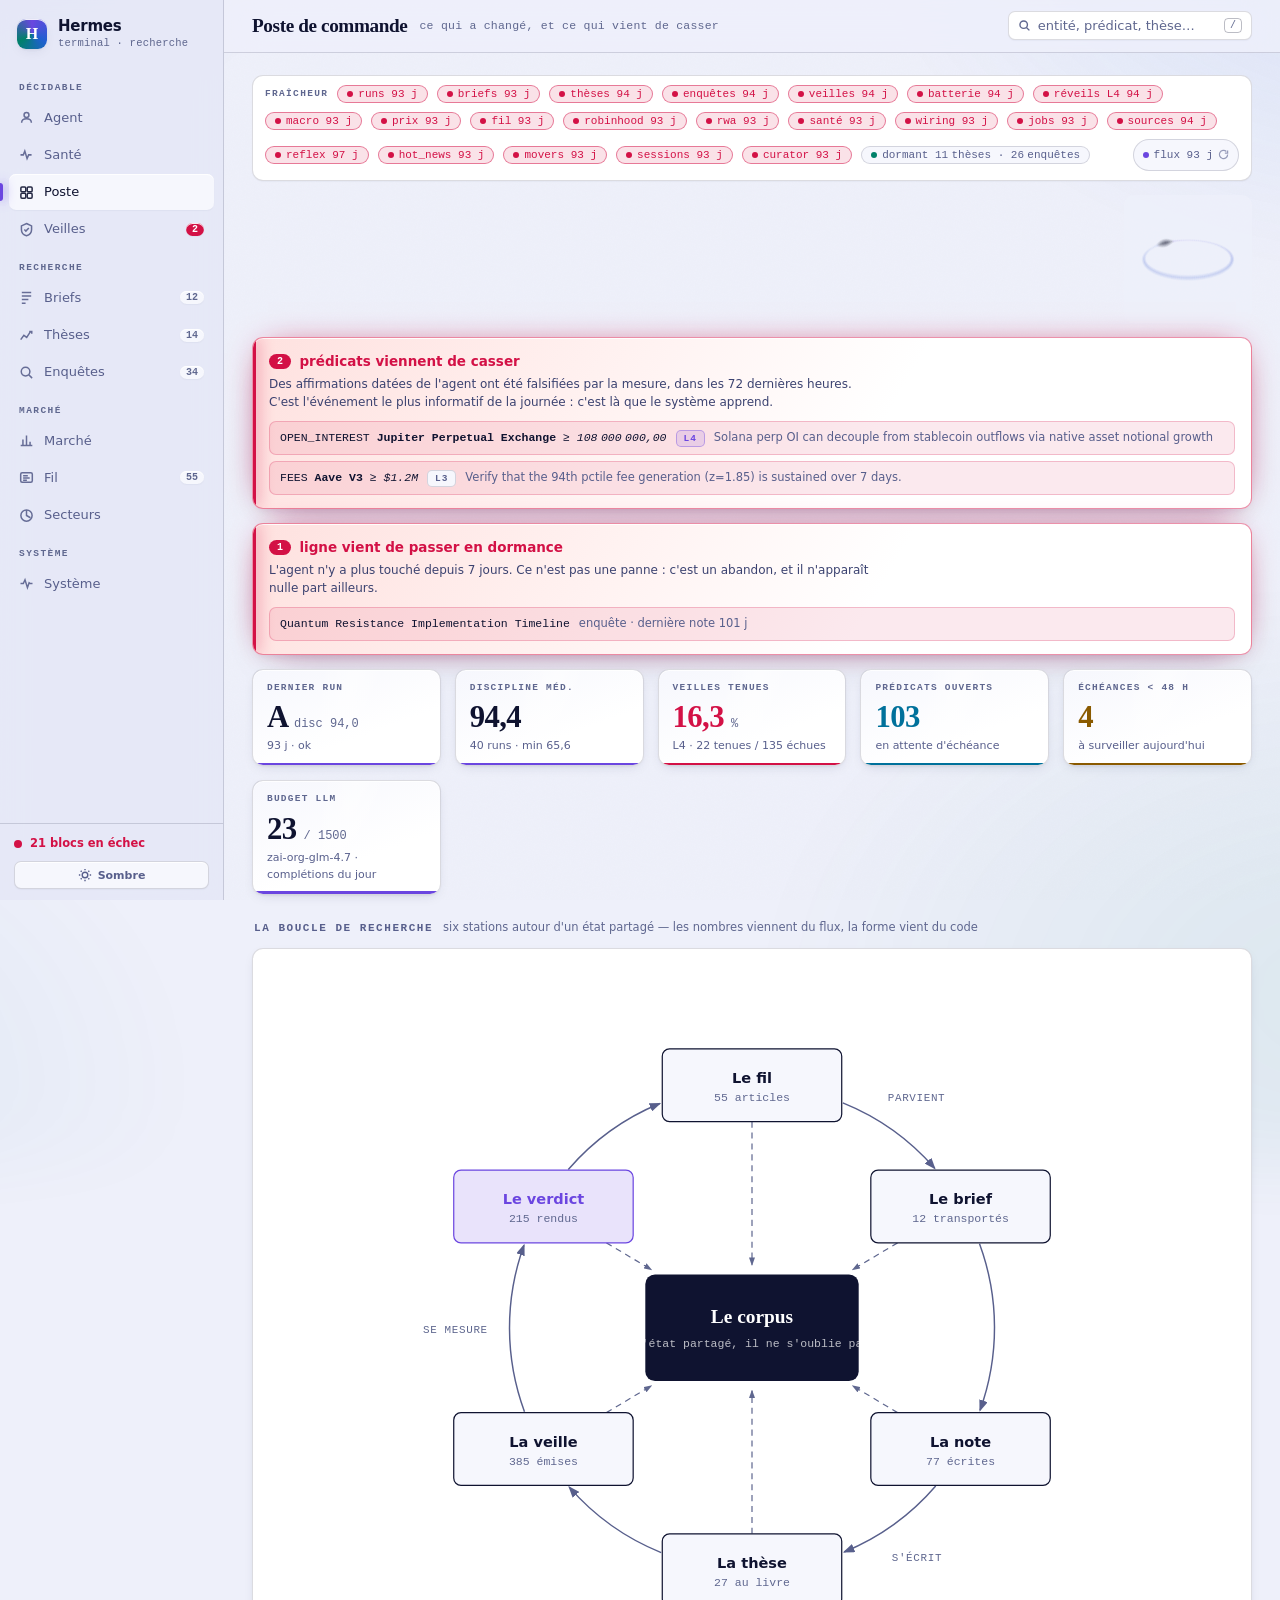
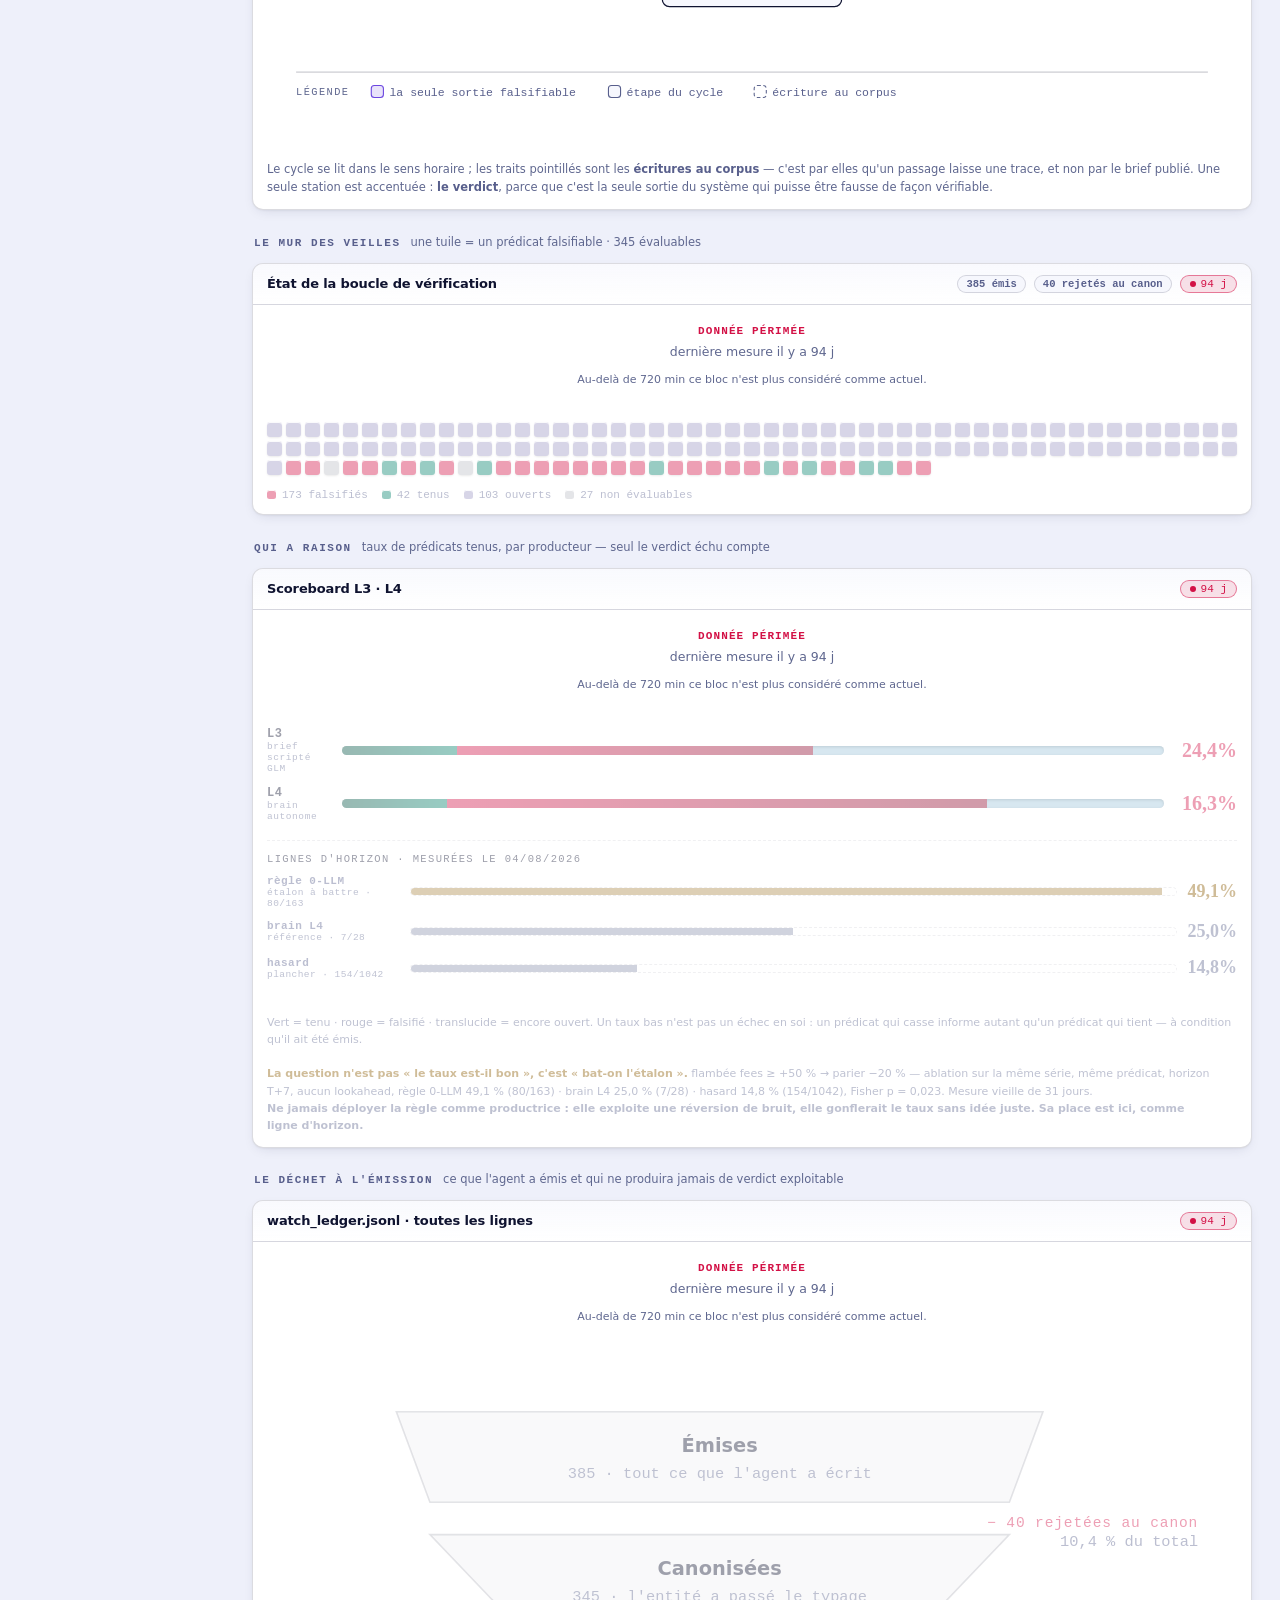
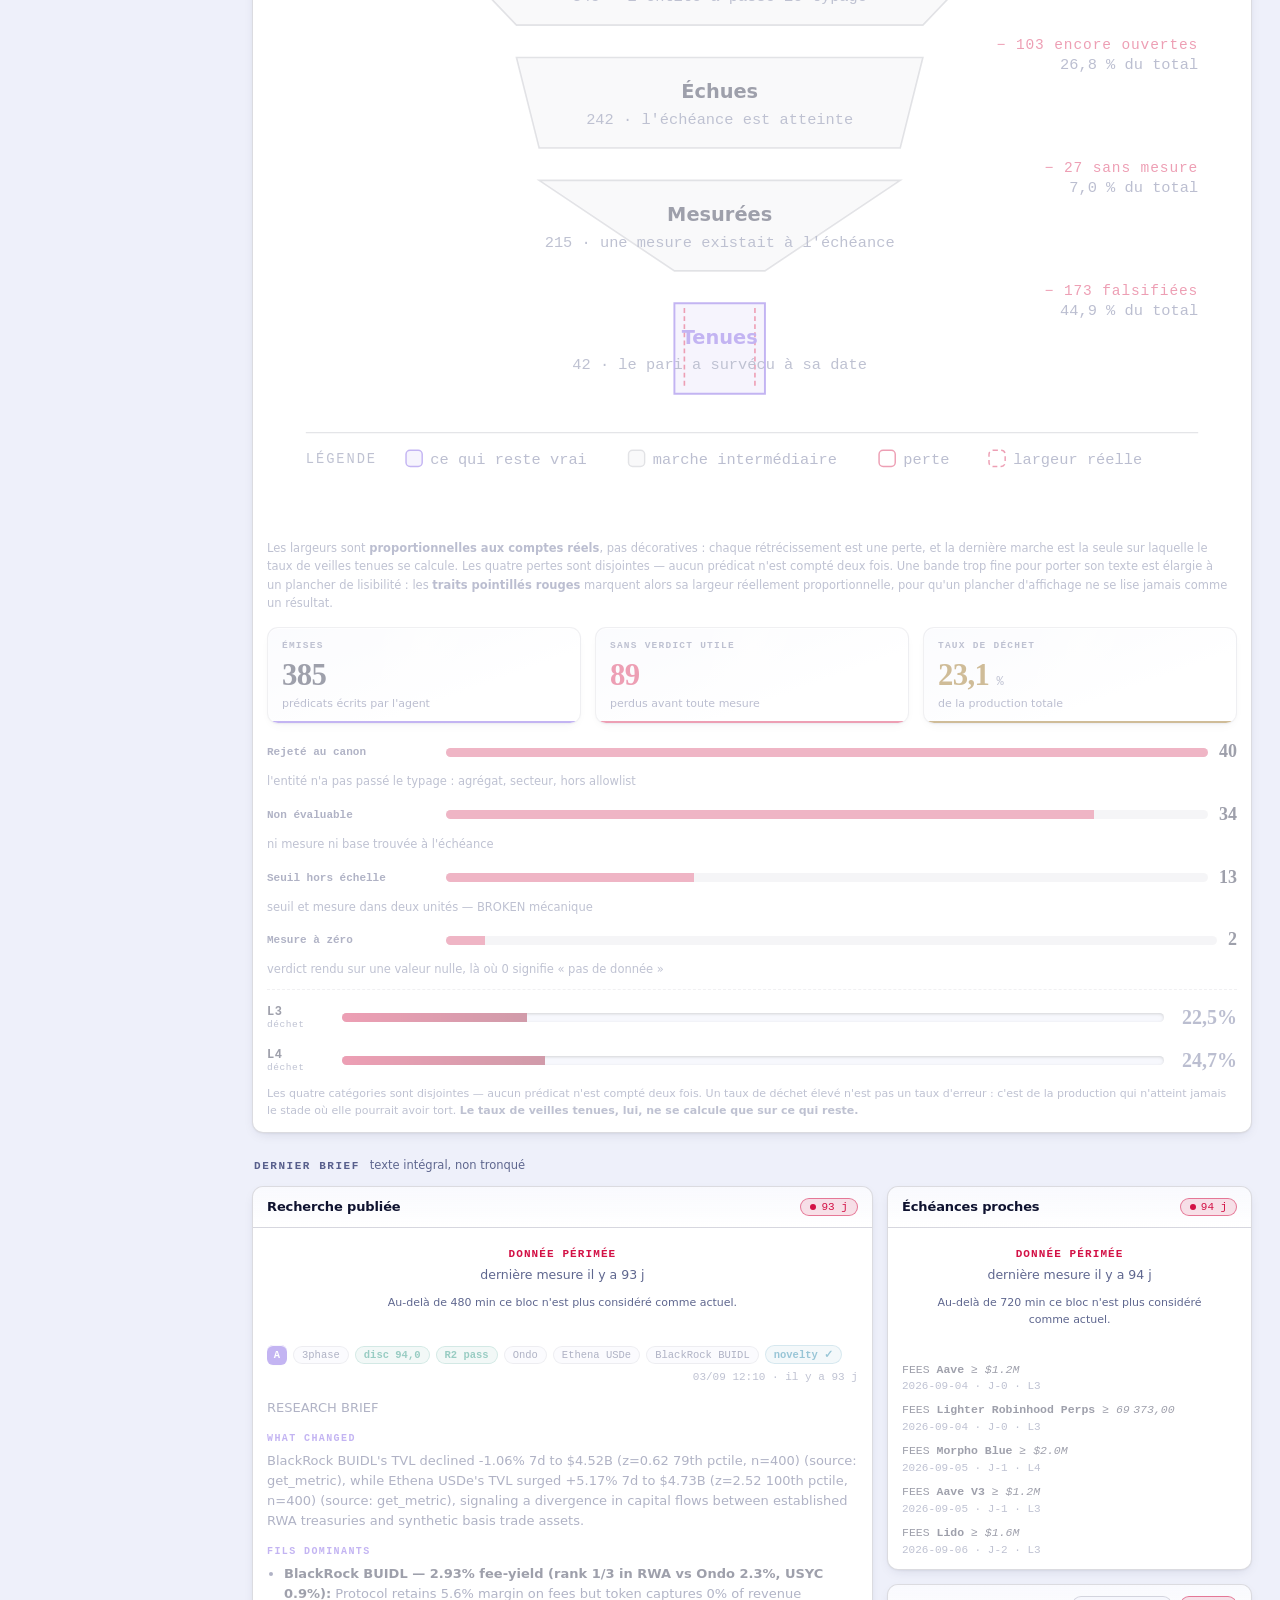
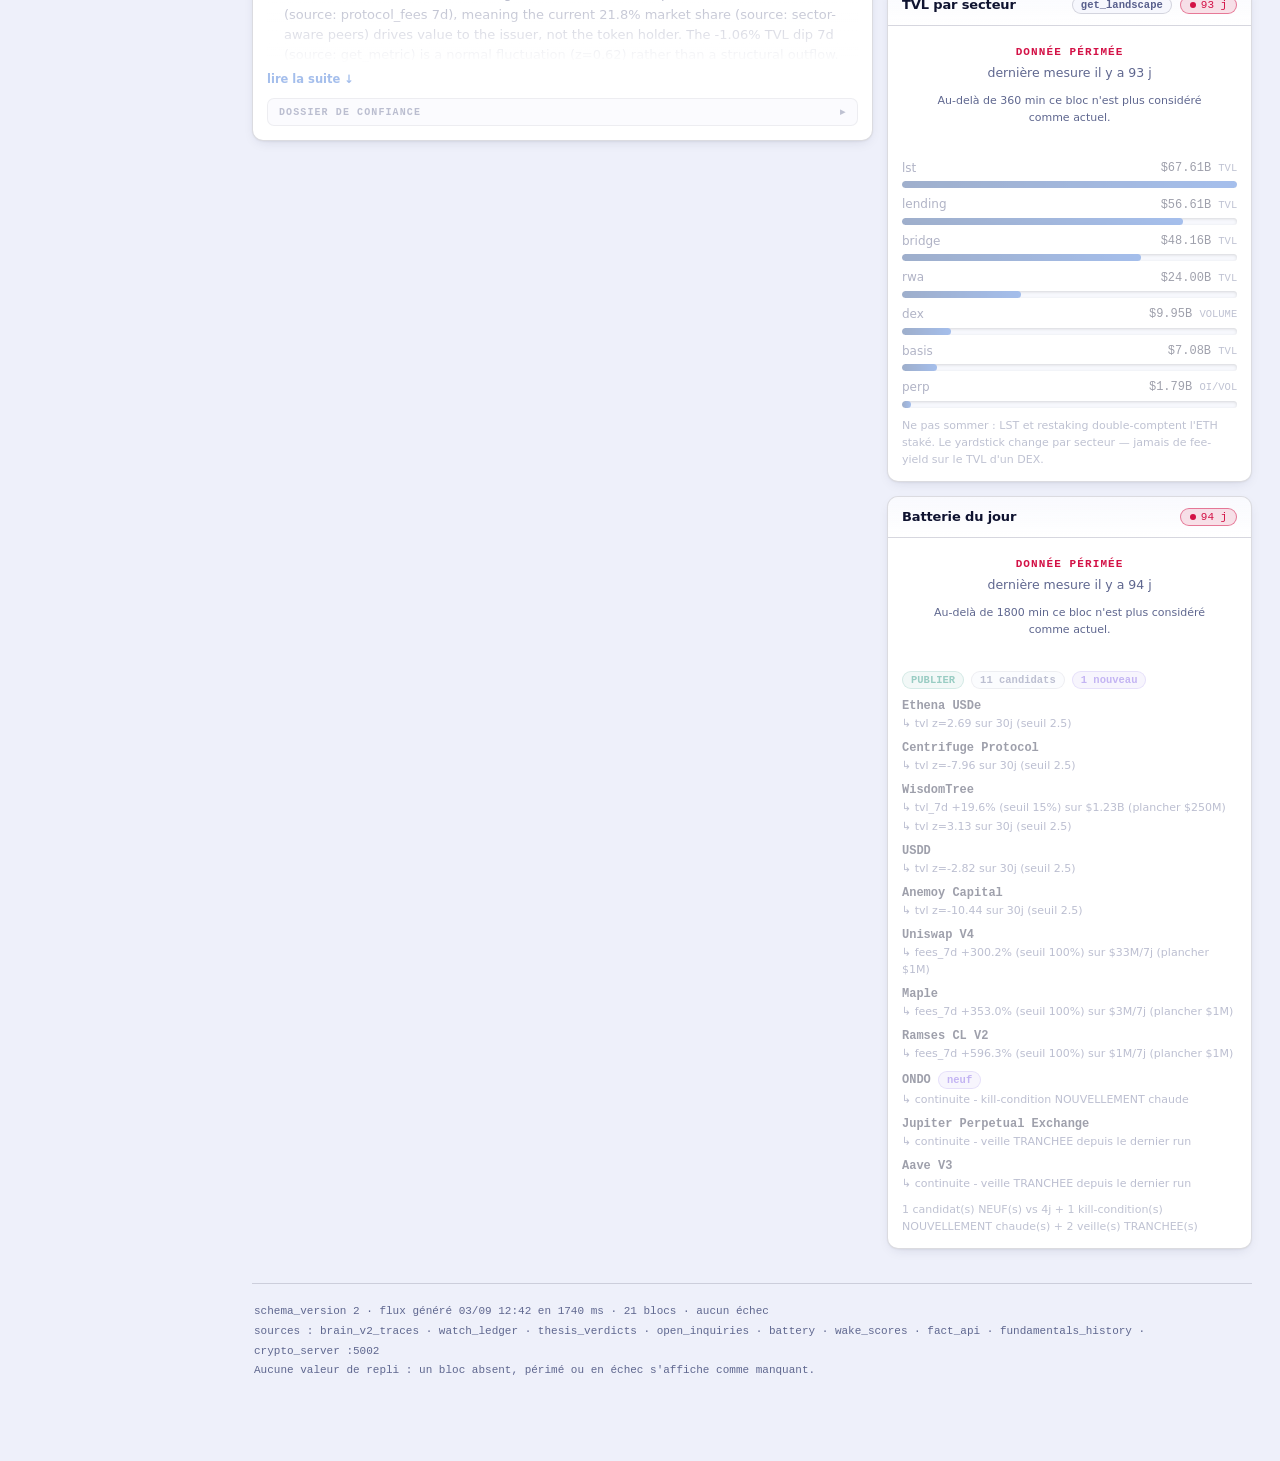
==== commit f5e83d2c: "feed: 2026-09-03 12:43 UTC" ====
--- a/index.html
+++ b/index.html
@@ -270,6 +270,30 @@
   border-radius:var(--r1);border:1px solid color-mix(in oklch,var(--broken) 22%,transparent)}
 .alert li .pred{font-family:var(--mono);font-size:11.5px;color:var(--ink)}
 .alert li .wh{color:var(--ink3);font-size:11.5px;flex:1 1 240px;text-wrap:pretty}
+
+/* ── SPOTLIGHT « à la une » (dashboard, 2026-09-03) : meme langage visuel que
+   .alert (glow, degrade, badge) mais ton --acc (structurel, pas une alarme),
+   et chaque ligne porte SA PROPRE couleur semantique via data-tone, comme .w
+   et .vpill le font deja plus bas -- reutilise le jeton, n'invente rien. --- */
+.spot{position:relative;border:1px solid color-mix(in oklch,var(--acc) 46%,transparent);
+  background:linear-gradient(120deg,color-mix(in oklch,var(--acc) 16%,var(--s1)),var(--s1) 62%);
+  border-radius:var(--r2);box-shadow:var(--e3),0 0 34px -16px var(--acc);
+  padding:13px 16px;margin-bottom:var(--gap);overflow:hidden}
+.spot::before{content:"";position:absolute;left:0;top:0;bottom:0;width:3px;
+  background:linear-gradient(var(--acc),var(--acc2));box-shadow:0 0 16px var(--acc)}
+.spot h3{margin:0 0 3px;font-size:13.5px;font-weight:650;color:var(--acc);
+  display:flex;align-items:center;gap:8px}
+.spot h3 .cnt{font:700 10px var(--mono);background:var(--acc);color:var(--on-semantic);
+  border-radius:20px;padding:2px 8px;letter-spacing:.04em}
+.spot p{margin:0 0 9px;font-size:12px;color:var(--ink2)}
+.spot ul{margin:0;padding:0;list-style:none;display:grid;gap:6px}
+.spot li{--t:var(--ink4);display:flex;align-items:center;gap:10px;flex-wrap:wrap;font-size:12.5px;
+  padding:9px 12px;background:color-mix(in oklch,var(--t) 11%,transparent);
+  border-radius:var(--r1);border:1px solid color-mix(in oklch,var(--t) 30%,transparent)}
+.spot li[data-tone="held"]{--t:var(--held)} .spot li[data-tone="broken"]{--t:var(--broken)}
+.spot li[data-tone="open"]{--t:var(--open)} .spot li[data-tone="warn"]{--t:var(--warn)}
+.spot li .ic{font-size:14px;line-height:1;flex:none}
+.spot li .wh{flex:1 1 240px}
 
 /* ── MUR DES VEILLES (la pièce maîtresse) ───────────────────────────── */
 .wall{display:grid;grid-template-columns:repeat(auto-fill,minmax(15px,1fr));gap:4px;
@@ -1744,22 +1768,31 @@
   /* --- à la une (dashboard 2026-09-03) : sélection du curateur, sessions,
      movers, hot news. Chaque carte passe par guard() -- une absence s'affiche
      MANQUANT, jamais un repli silencieux. --------------------------------- */
-  const feat=(()=>{const C=B.curator;if(!C||C.err||!C.v)return"";
+  const feat=(()=>{const C=B.curator;if(!C||C.err||!C.v||!(C.v.featured||[]).length)return"";
     const mv=C.v.movers||[],wk=C.v.wakes||[],nw=C.v.news||[];
+    const TAGI={largest_move:"📈",cross_referenced:"🔗",high_materiality:"⚠️",fresh_wake:"🌅",notable:"★"};
+    // resolve() rend {tone, html} -- le TON reflete le sens reel de la donnee
+    // (gain/perte, ok/echec, impact), jamais un flat neutre : c'est precisement
+    // ce qui manquait pour qu'on repere quelque chose (retour user 2026-09-03).
     const resolve=f=>{
       if(f.type==="mover"){const m=mv.find(x=>x.name===f.ref);
-        return m?`<b>${esc(m.name)}</b> <span class="c ${m.chg_1d>0?"up":"dn"}">${m.chg_1d>0?"+":""}${nf(m.chg_1d,1)}%</span> <small>${esc(m.category||"")}</small>`:esc(f.ref);}
+        if(!m)return{tone:"",html:esc(f.ref)};
+        return{tone:m.chg_1d>0?"held":"broken",
+          html:`<b>${esc(m.name)}</b> <span class="c ${m.chg_1d>0?"up":"dn"}">${m.chg_1d>0?"+":""}${nf(m.chg_1d,1)}%</span> <small>${esc(m.category||"")}</small>`};}
       if(f.type==="wake"){const w=wk.find(x=>x.ts===f.ref);
-        return w?`réveil <b>${esc(w.label||"?")}</b> <span class="c ${w.ok?"up":"dn"}">${w.ok?"ok":"échec"}</span> <small>${esc((w.summary||"").slice(0,90))}</small>`:esc(f.ref);}
+        if(!w)return{tone:"",html:esc(f.ref)};
+        return{tone:w.ok?"held":"broken",
+          html:`réveil <b>${esc(w.label||"?")}</b> ${w.ok?"":'<span class="c dn">échec</span>'} <small>${esc((w.summary||"").slice(0,90))}</small>`};}
       if(f.type==="news"){const n=nw.find(x=>x.id===f.ref);
-        return n?`<a href="${esc(n.url||"#")}" target="_blank" rel="noopener">${esc((n.headline||"").slice(0,90))}</a> <small>${esc(n.source||"")}</small>`:esc(f.ref);}
-      return esc(f.ref);};
-    return `<div class="sec"><h2>À la une</h2><p>sélection de l'agent curateur · référence + priorité, aucune conclusion écrite</p></div>
-      <div class="card rv">${head("dashboard_curator · sélection",C)}
-        <div class="bd"><div class="kpis" style="grid-template-columns:1fr">
-          ${(C.v.featured||[]).map(f=>`<div class="kpi" data-tone="fl" style="text-align:left">
-            <div class="l">${resolve(f)}</div><span class="bar"></span></div>`).join("")}
-        </div></div></div>`;})();
+        if(!n)return{tone:"",html:esc(f.ref)};
+        return{tone:n.impact==="value-accretive"?"held":n.impact==="adverse"?"broken":"open",
+          html:`<a href="${esc(n.url||"#")}" target="_blank" rel="noopener">${esc((n.headline||"").slice(0,90))}</a> <small>${esc(n.source||"")}</small>`};}
+      return{tone:"",html:esc(f.ref)};};
+    const items=(C.v.featured||[]).map(f=>{const r=resolve(f);
+      return `<li data-tone="${r.tone}"><span class="ic">${TAGI[f.tag]||"•"}</span><span class="wh">${r.html}</span></li>`;}).join("");
+    return `<section class="spot"><h3><span class="cnt">${(C.v.featured||[]).length}</span> à la une</h3>
+      <p>Sélection de l'agent curateur parmi ce que les autres agents ont déjà produit — référence + priorité, aucune conclusion écrite.</p>
+      <ul>${items}</ul></section>`;})();
   const sess=(()=>{const S=B.sessions;if(!S||S.err||!S.v)return"";
     const s=S.v.sessions||{};
     return `<div class="card rv">${head("Sessions de marché · calcul UTC",S)}
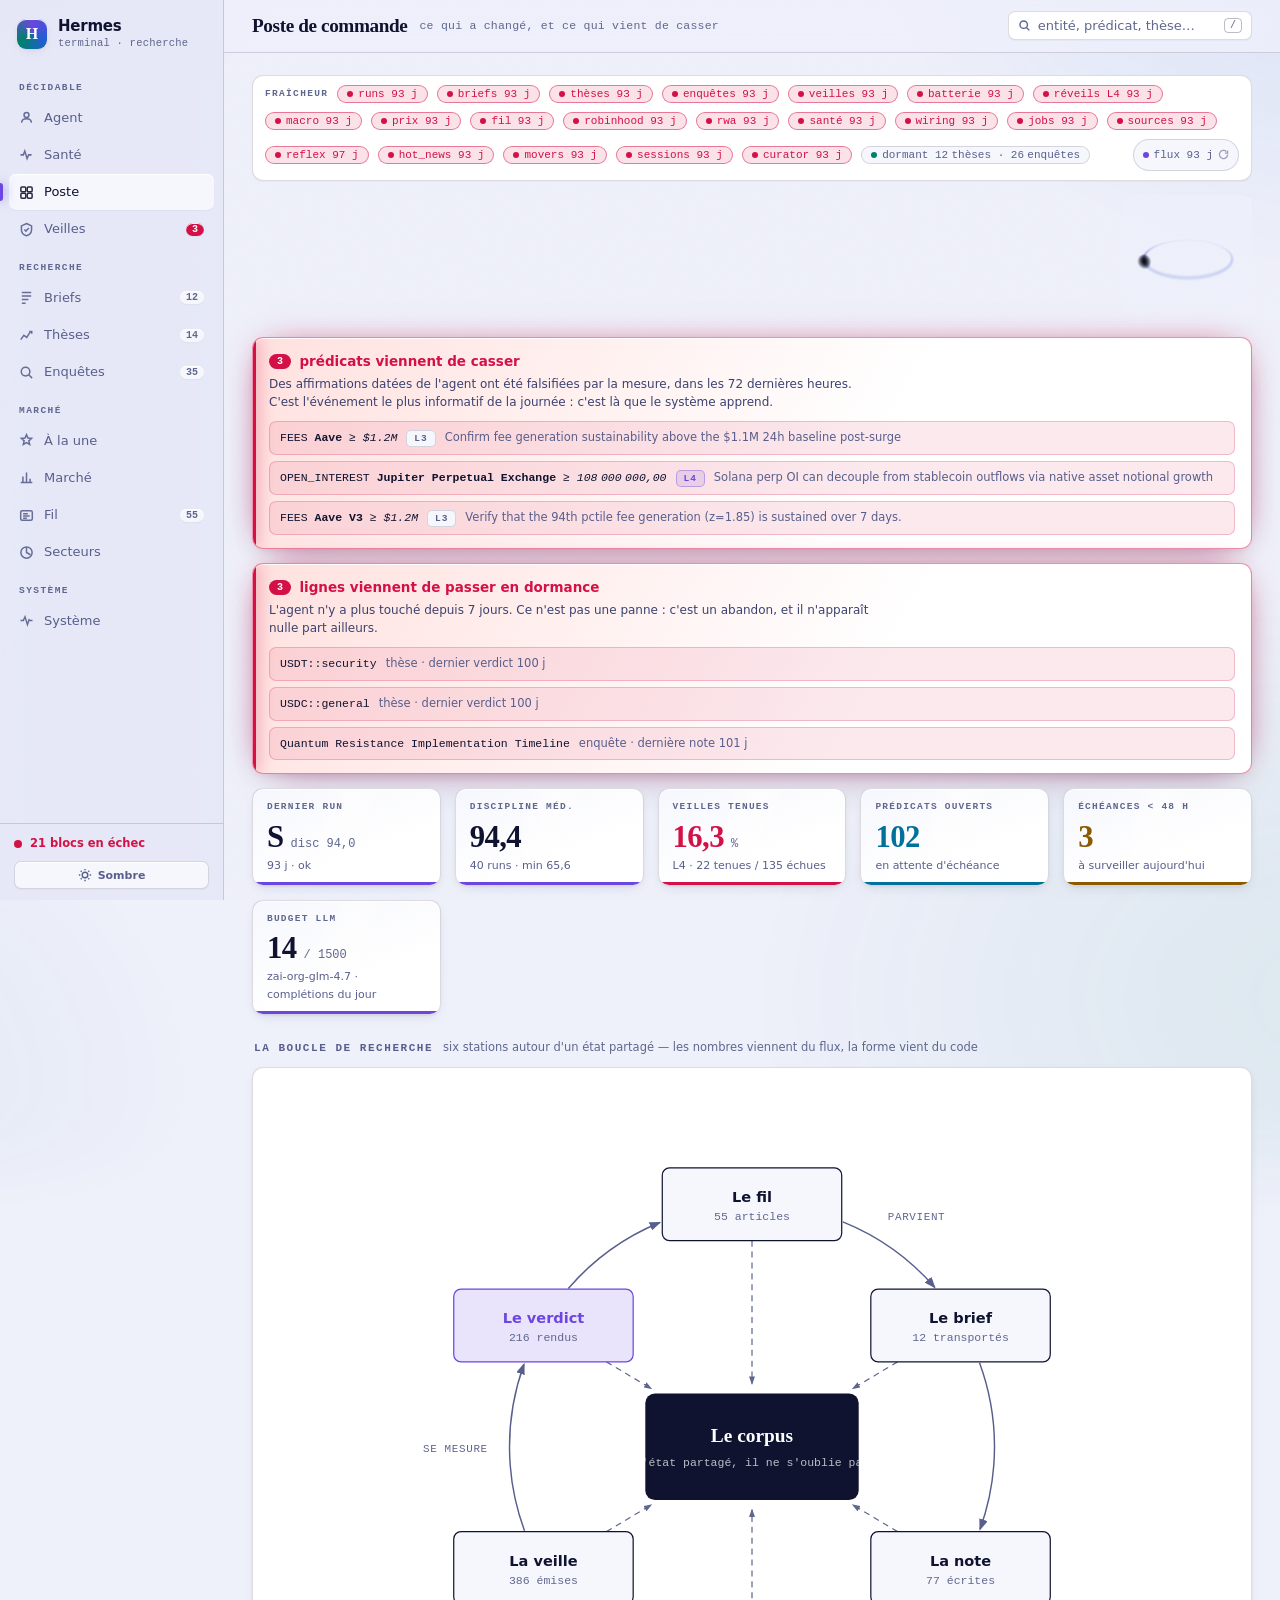
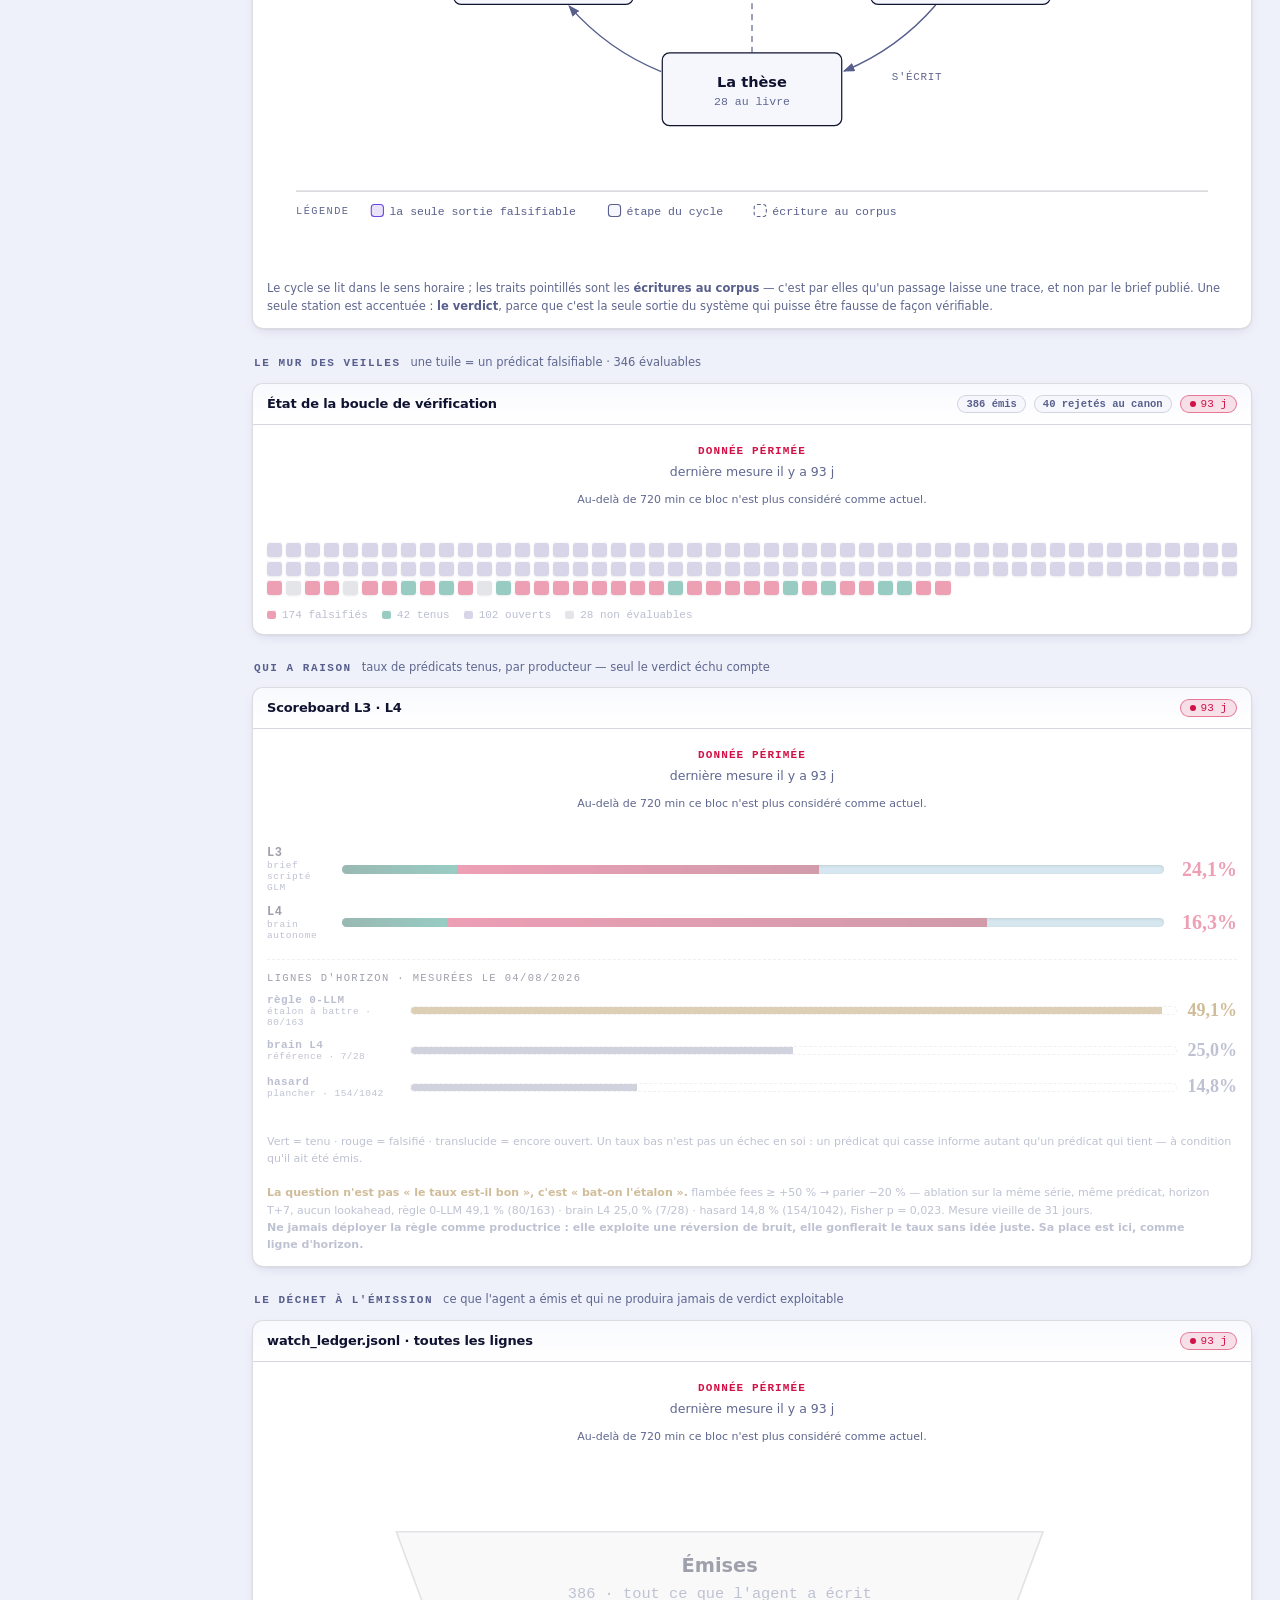
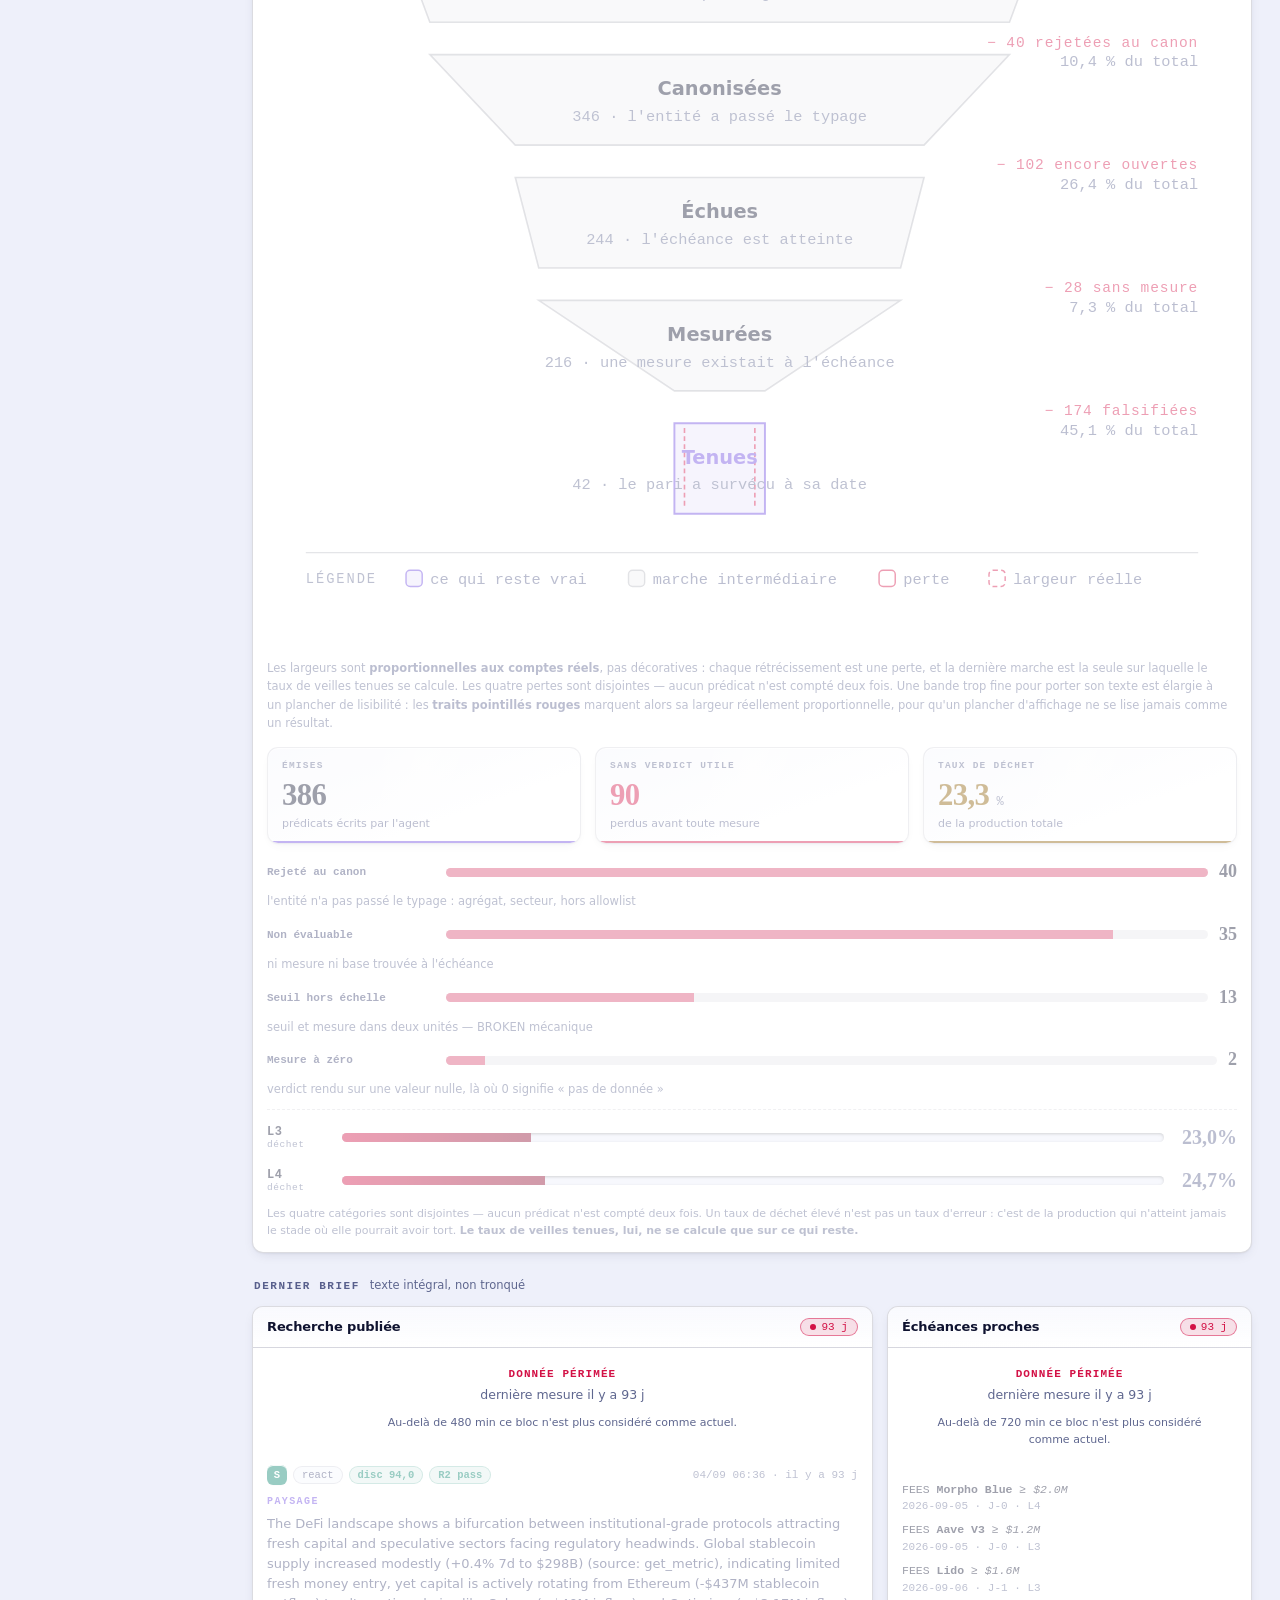
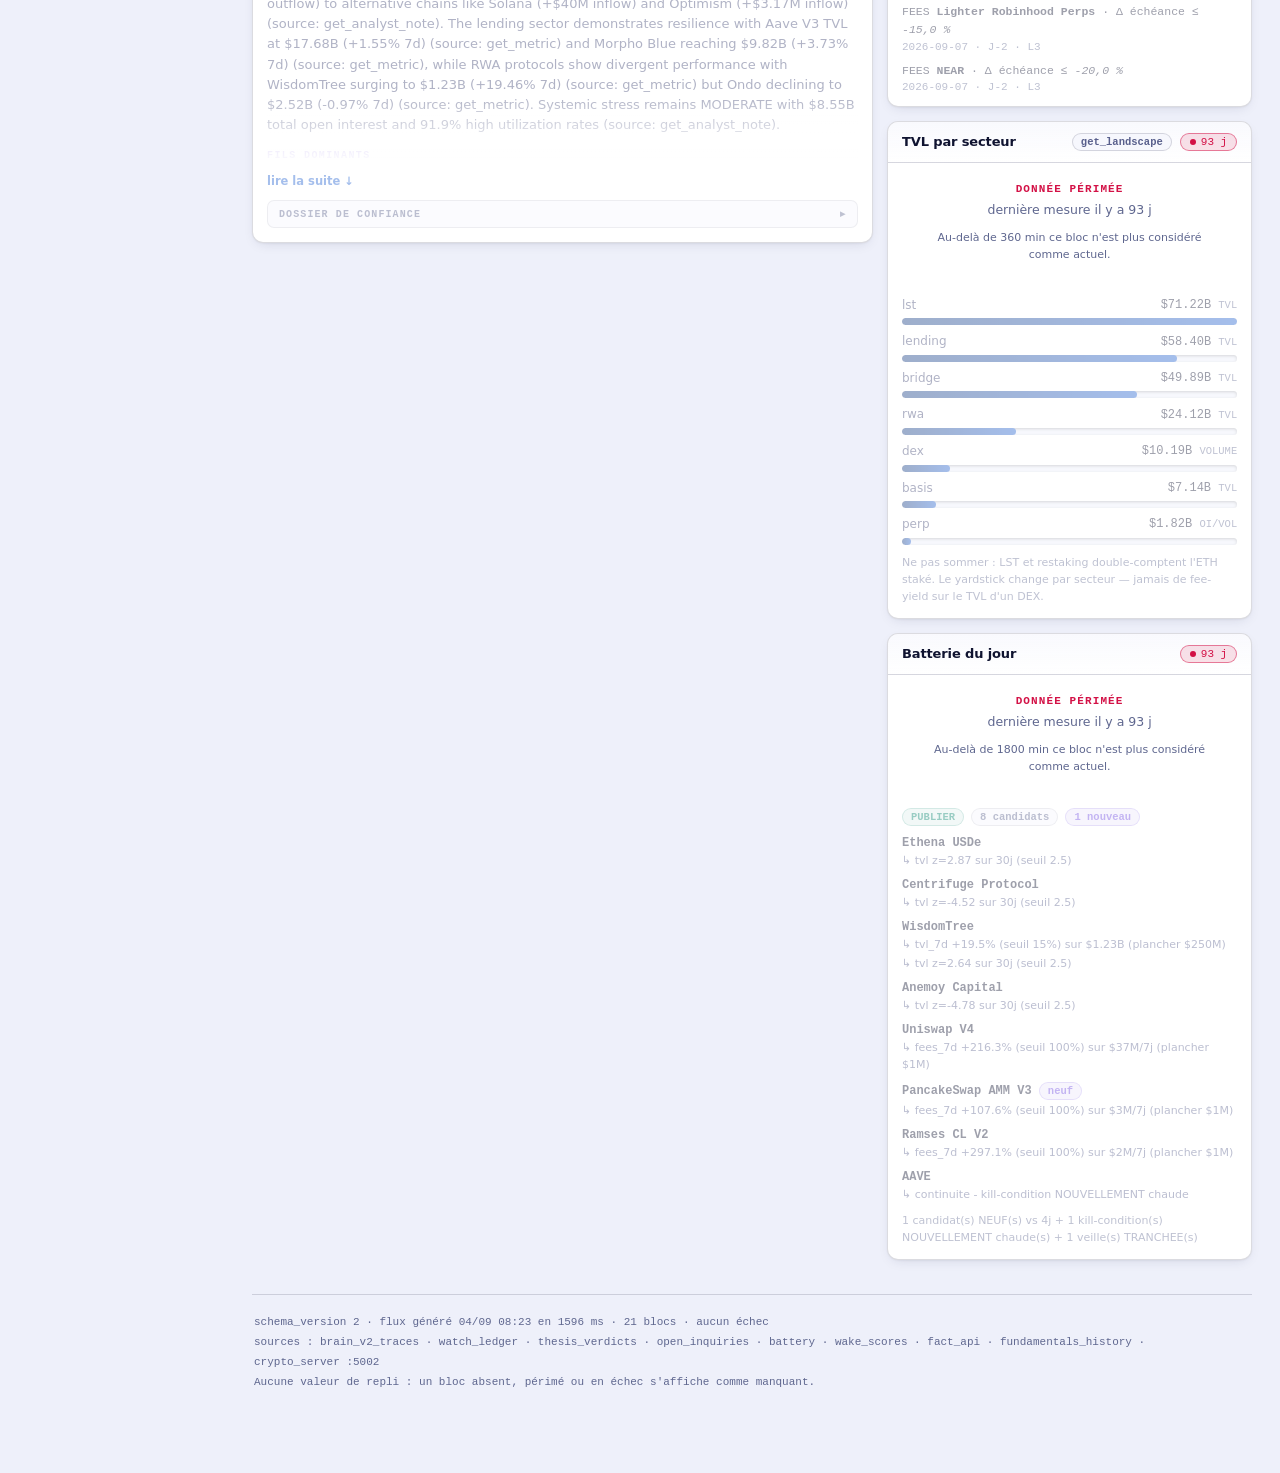
==== commit 6207f2c8: "feed: 2026-09-04 08:23 UTC" ====
--- a/index.html
+++ b/index.html
@@ -654,6 +654,7 @@
     <a href="#theses" data-v="theses"><svg viewBox="0 0 16 16" fill="none" stroke="currentColor" stroke-width="1.6" aria-hidden="true"><path d="M1.8 12.4l3.4-4.6 3 2.2 4.2-6.4"/><path d="M11 3.6h2.6v2.6"/></svg>Thèses<span class="n" id="n-t"></span></a>
     <a href="#enquetes" data-v="enquetes"><svg viewBox="0 0 16 16" fill="none" stroke="currentColor" stroke-width="1.6" aria-hidden="true"><circle cx="7" cy="7" r="4.6"/><path d="M10.4 10.4L14 14"/></svg>Enquêtes<span class="n" id="n-i"></span></a>
     <span class="grp">Marché</span>
+    <a href="#alaune" data-v="alaune"><svg viewBox="0 0 16 16" fill="none" stroke="currentColor" stroke-width="1.6" aria-hidden="true"><path d="M8 1.8l1.6 3.6 3.8.4-2.9 2.6.9 3.8L8 10.2l-3.4 2 .9-3.8-2.9-2.6 3.8-.4z"/></svg>À la une</a>
     <a href="#marche" data-v="marche"><svg viewBox="0 0 16 16" fill="none" stroke="currentColor" stroke-width="1.6" aria-hidden="true"><path d="M1.8 13.4h12.4M4.2 13.4V7M8 13.4V2.6M11.8 13.4V9.4"/></svg>Marché</a>
     <a href="#news" data-v="news"><svg viewBox="0 0 16 16" fill="none" stroke="currentColor" stroke-width="1.6" aria-hidden="true"><rect x="1.8" y="3" width="12.4" height="10" rx="1.6"/><path d="M4.4 6h5M4.4 8.6h7M4.4 11h4"/></svg>Fil<span class="n" id="n-n"></span></a>
     <a href="#secteurs" data-v="secteurs"><svg viewBox="0 0 16 16" fill="none" stroke="currentColor" stroke-width="1.6" aria-hidden="true"><circle cx="8" cy="8" r="6"/><path d="M8 2v6l4.2 2.4"/></svg>Secteurs</a>
@@ -1763,11 +1764,13 @@
   Une enquête <b>dormante</b> n'a reçu aucune note depuis 7 jours : elle est ouverte dans le fichier, pas dans le travail de l'agent.</div></div>`;
 };
 
-V.marche=(D)=>{
+/* ── À LA UNE — vue dédiée, séparée de Marché (2026-09-03→04, retour user :
+   entassé dans Marché rendait la page fouillie sur iPhone). Même contenu que
+   la 1ère version, juste sa propre place au lieu d'être en tête de Marché. */
+V.alaune=(D)=>{
   const B=D.blocks;
-  /* --- à la une (dashboard 2026-09-03) : sélection du curateur, sessions,
-     movers, hot news. Chaque carte passe par guard() -- une absence s'affiche
-     MANQUANT, jamais un repli silencieux. --------------------------------- */
+  /* --- Chaque carte passe par guard() -- une absence s'affiche MANQUANT,
+     jamais un repli silencieux. ------------------------------------------ */
   const feat=(()=>{const C=B.curator;if(!C||C.err||!C.v||!(C.v.featured||[]).length)return"";
     const mv=C.v.movers||[],wk=C.v.wakes||[],nw=C.v.news||[];
     const TAGI={largest_move:"📈",cross_referenced:"🔗",high_materiality:"⚠️",fresh_wake:"🌅",notable:"★"};
@@ -1823,8 +1826,11 @@
     <div class="sec"><h2>Sessions & movers</h2><p>0 LLM · contexte TradFi et instantané protocoles</p></div>
     <div class="grid g-2">${sess}${mov}</div>
     <div class="sec"><h2>Derniers réveils & hot news</h2><p>L4 (wake2.py) · digest GLM, impact classé (accretive/adverse/neutral)</p></div>
-    <div class="grid g-2">${wk}${hn}</div>
-    <div class="sec"><h2>Prix</h2><p>variation encodée par la forme autant que par la couleur</p></div>
+    <div class="grid g-2">${wk}${hn}</div>`;
+};
+V.marche=(D)=>{
+  const B=D.blocks;
+  return `<div class="sec"><h2>Prix</h2><p>variation encodée par la forme autant que par la couleur</p></div>
     <div class="card rv">${head("crypto_server · /api/prices",B.prices)}
       ${guard(B.prices,p=>{
         const by={};(p.items||[]).forEach(i=>{(by[i.cat]=by[i.cat]||[]).push(i);});
@@ -2267,6 +2273,7 @@
   veilles:["Veilles falsifiables","le registre des prédicats datés"],
   briefs:["Briefs","la recherche publiée"],theses:["Thèses","le livre, append-only"],
   enquetes:["Enquêtes-mission","les questions permanentes"],
+  alaune:["À la une","sélection du curateur · movers · réveils · hot news"],
   marche:["Marché","prix et fondamentaux"],news:["Fil","les sources, cliquables"],
   secteurs:["Secteurs","trackers RWA et Robinhood Chain"],
   systeme:["Système","le harness se regarde fonctionner"]};
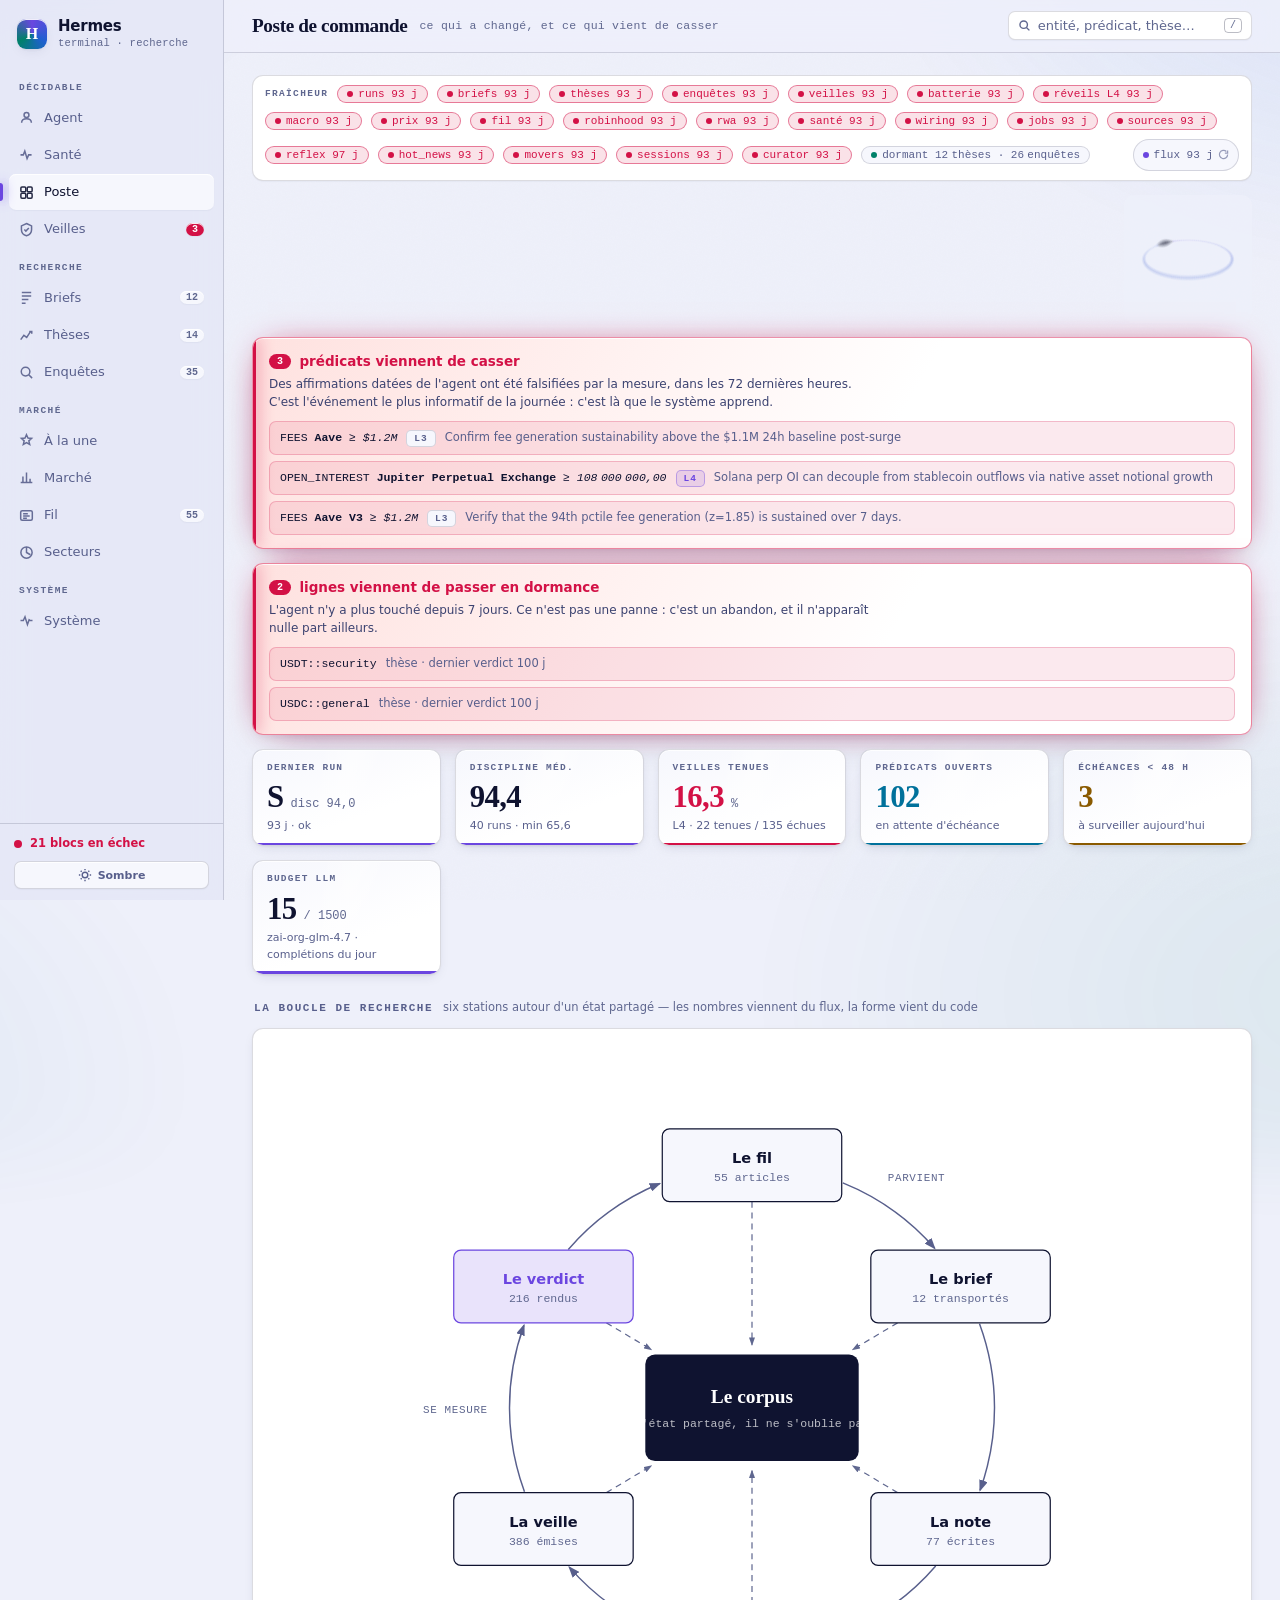
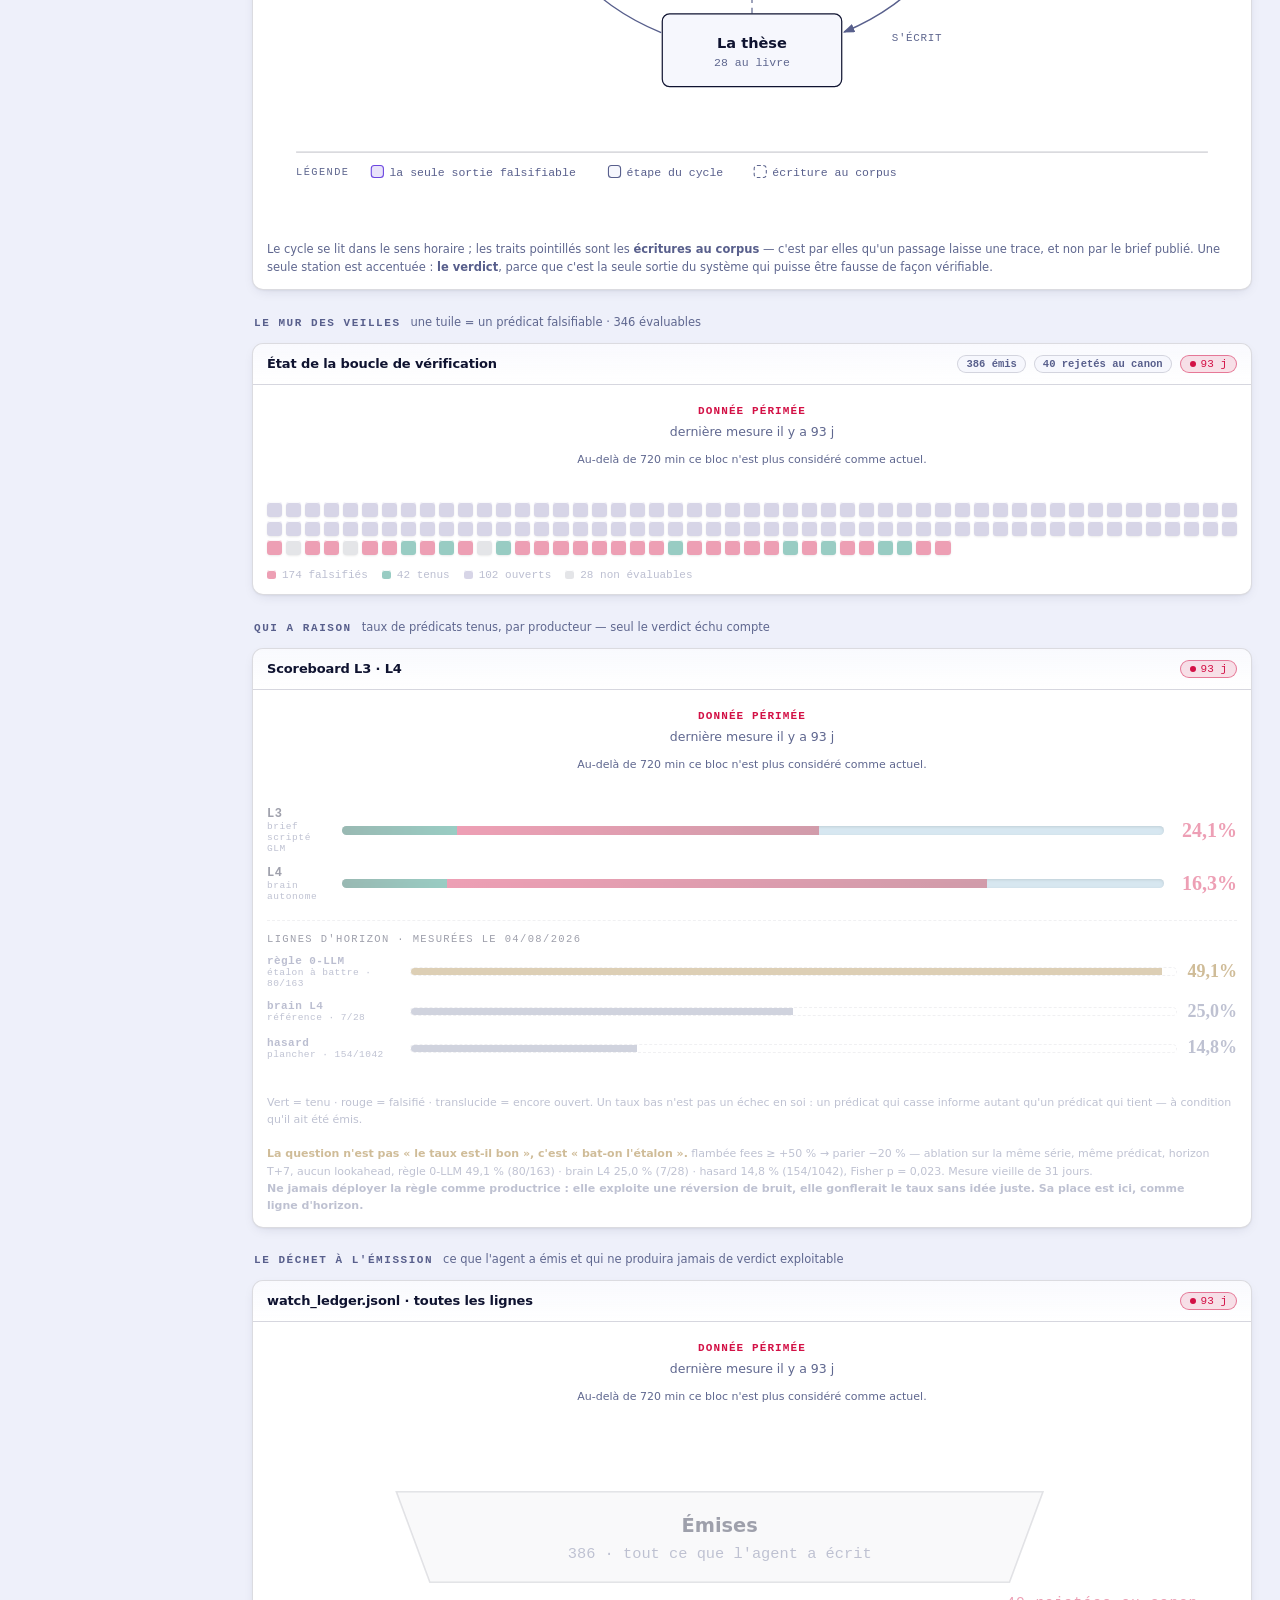
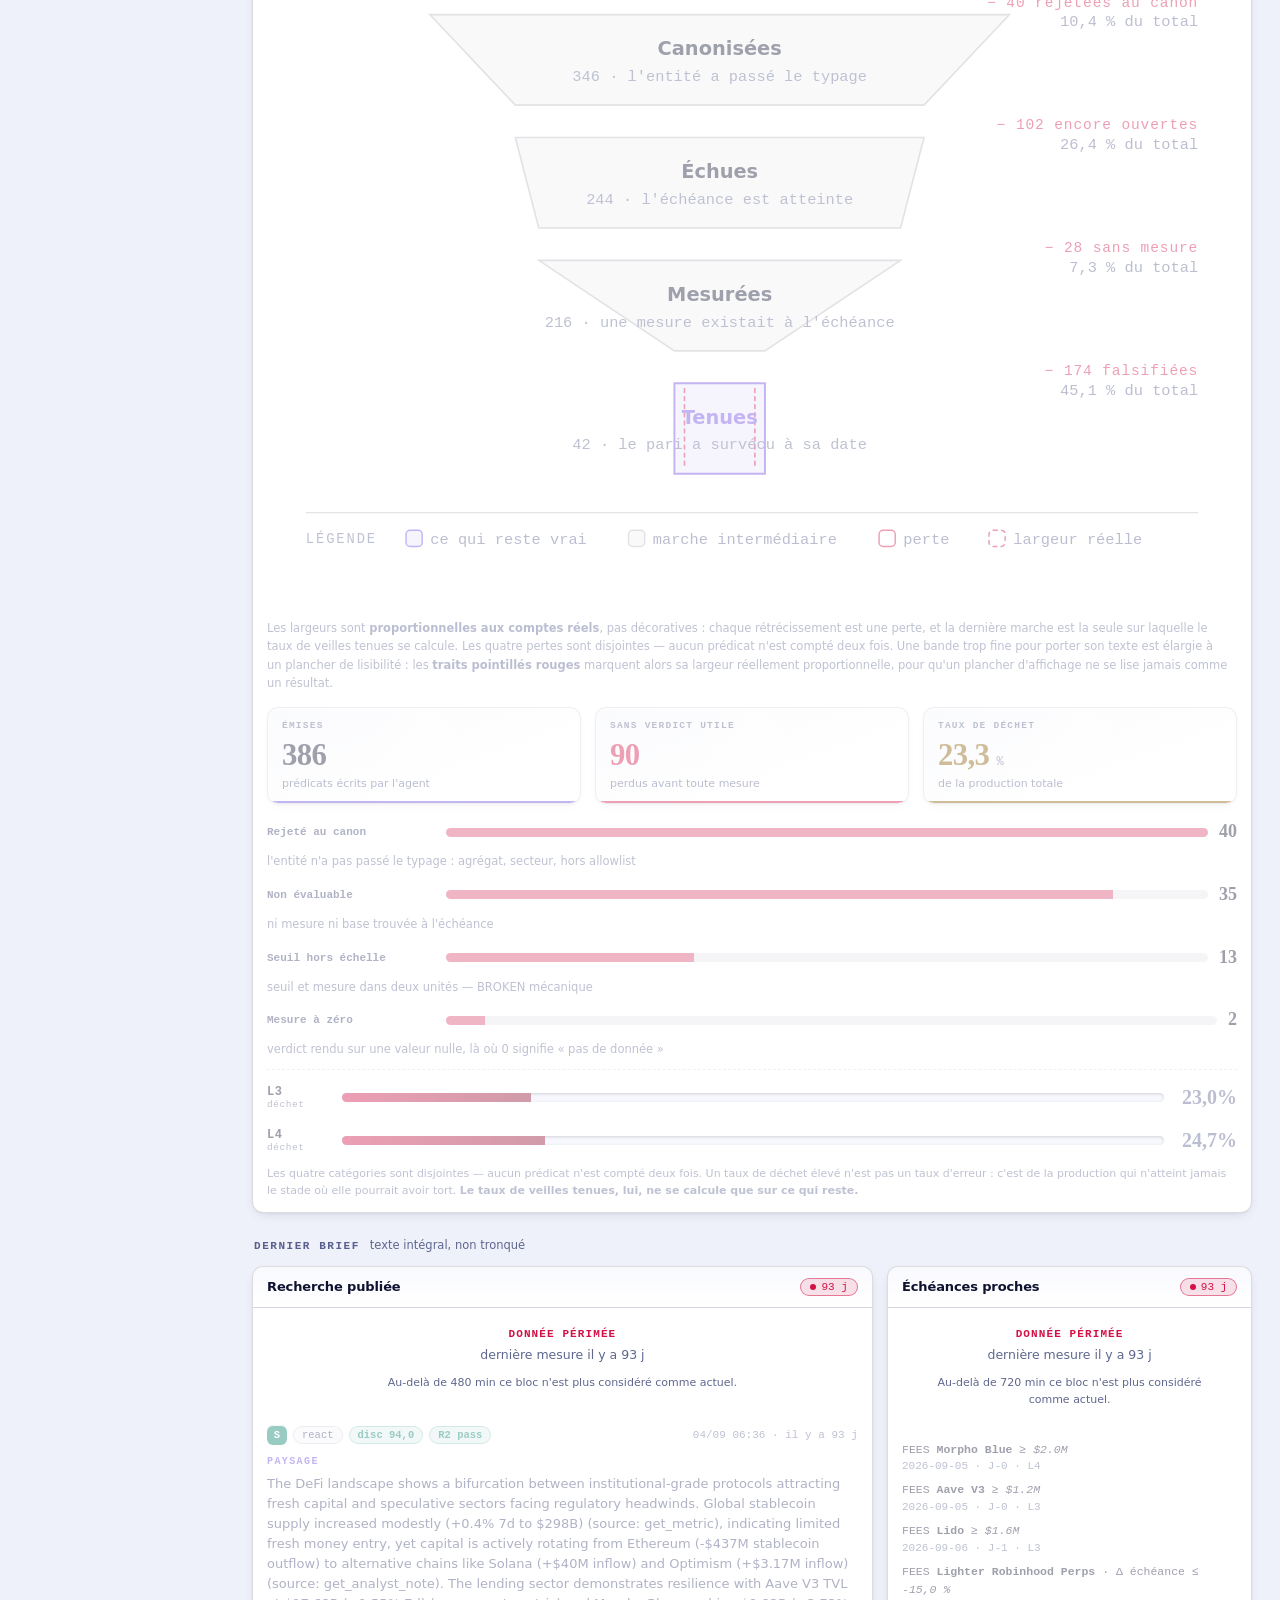
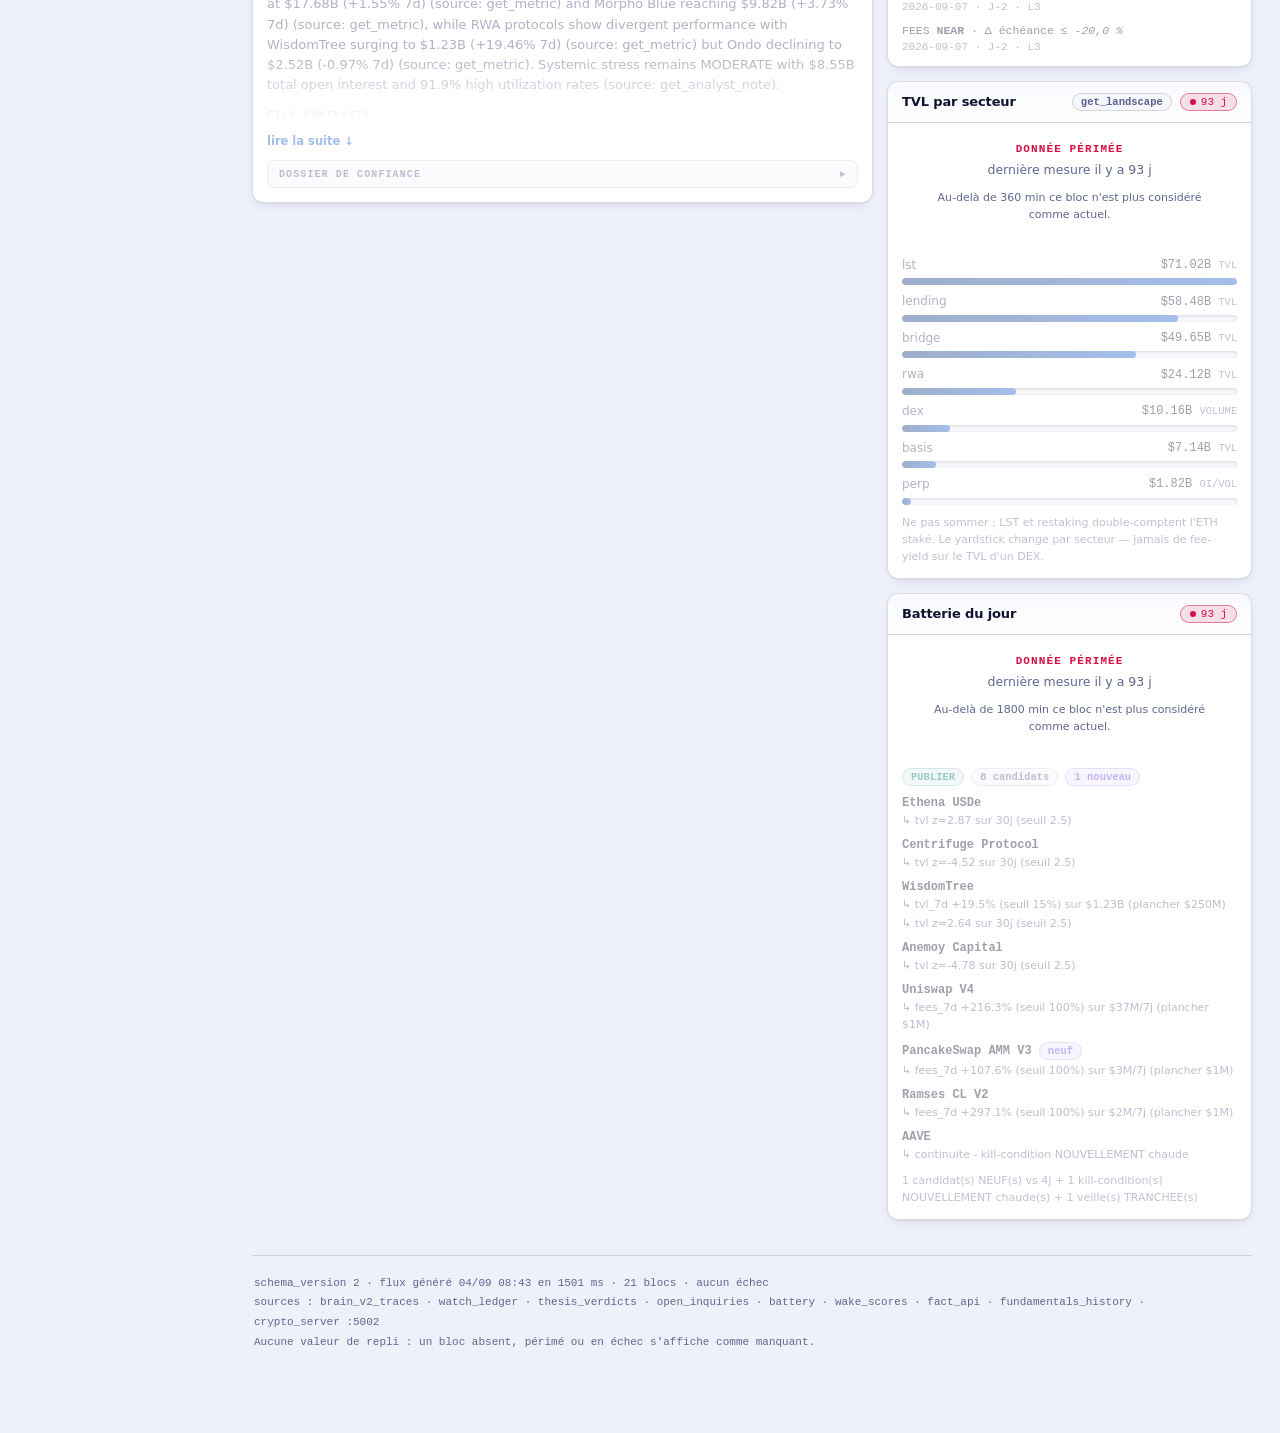
==== commit ad8d46ae: "feed: 2026-09-04 08:43 UTC" ====
--- a/index.html
+++ b/index.html
@@ -294,6 +294,15 @@
 .spot li[data-tone="open"]{--t:var(--open)} .spot li[data-tone="warn"]{--t:var(--warn)}
 .spot li .ic{font-size:14px;line-height:1;flex:none}
 .spot li .wh{flex:1 1 240px}
+/* entree en cascade (2026-09-04) : reutilise @keyframes fade deja existante
+   (.view l'utilise pour le fondu de changement d'onglet) -- pas de nouvelle
+   animation, juste un delai croissant par item pour que "a la une" se revele
+   plutot que d'apparaitre en bloc plat. Deja couvert par le garde reduced-
+   motion global (*{animation:none!important}). */
+.spot li{animation:fade .32s ease both}
+.spot li:nth-child(1){animation-delay:.02s} .spot li:nth-child(2){animation-delay:.08s}
+.spot li:nth-child(3){animation-delay:.14s} .spot li:nth-child(4){animation-delay:.2s}
+.spot li:nth-child(5){animation-delay:.26s} .spot li:nth-child(n+6){animation-delay:.3s}
 
 /* ── MUR DES VEILLES (la pièce maîtresse) ───────────────────────────── */
 .wall{display:grid;grid-template-columns:repeat(auto-fill,minmax(15px,1fr));gap:4px;
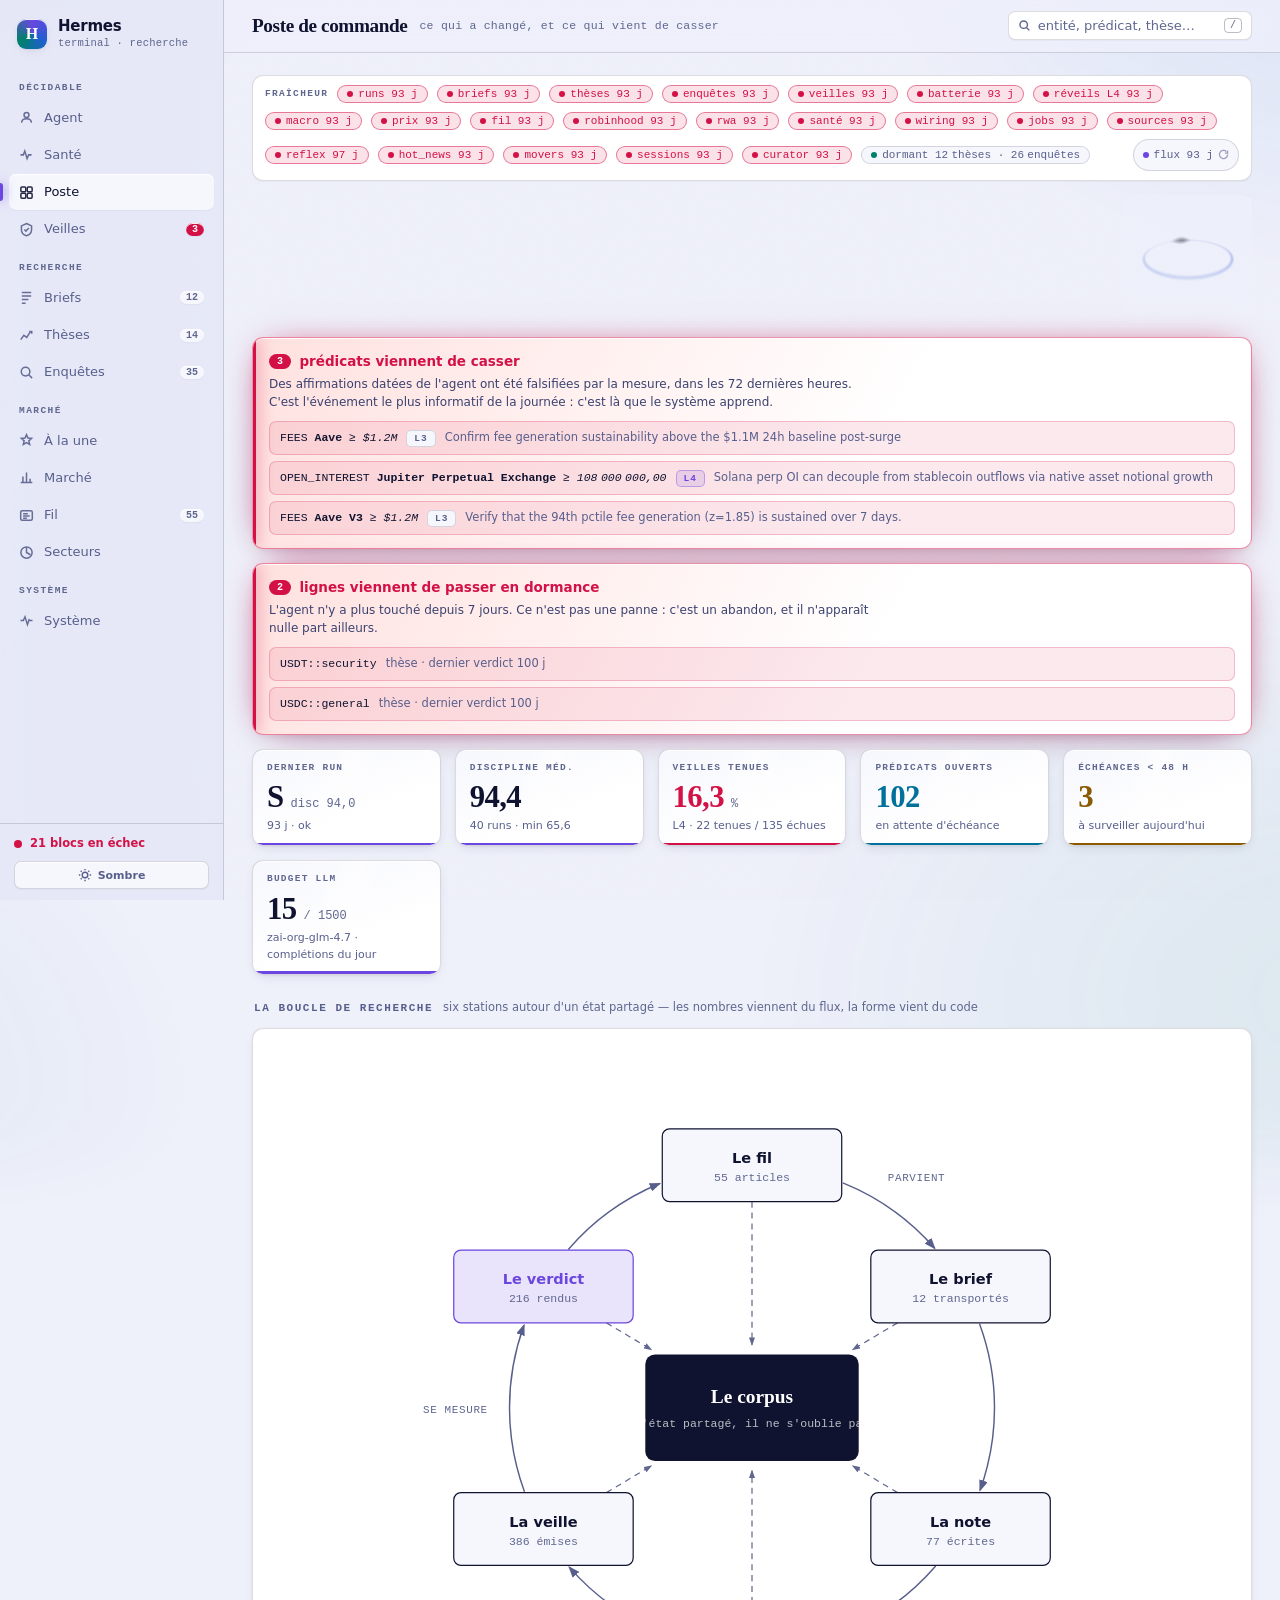
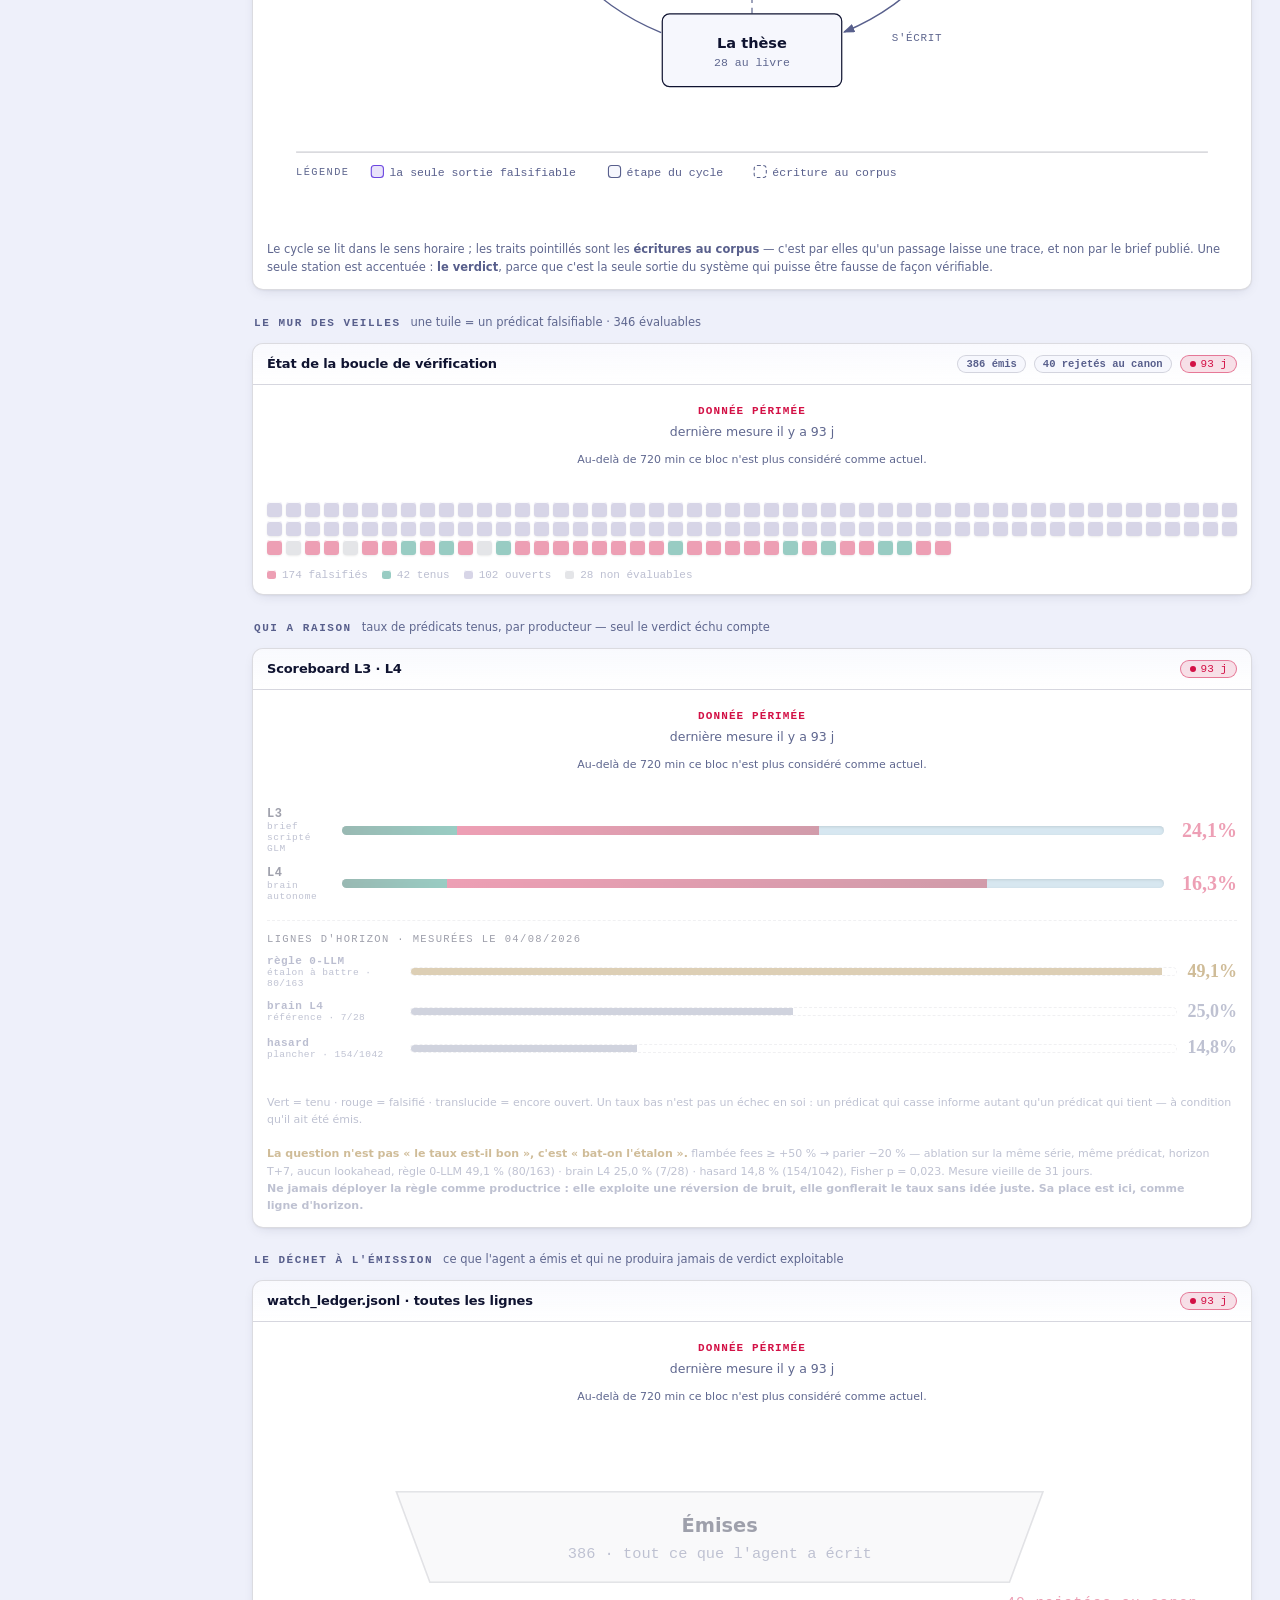
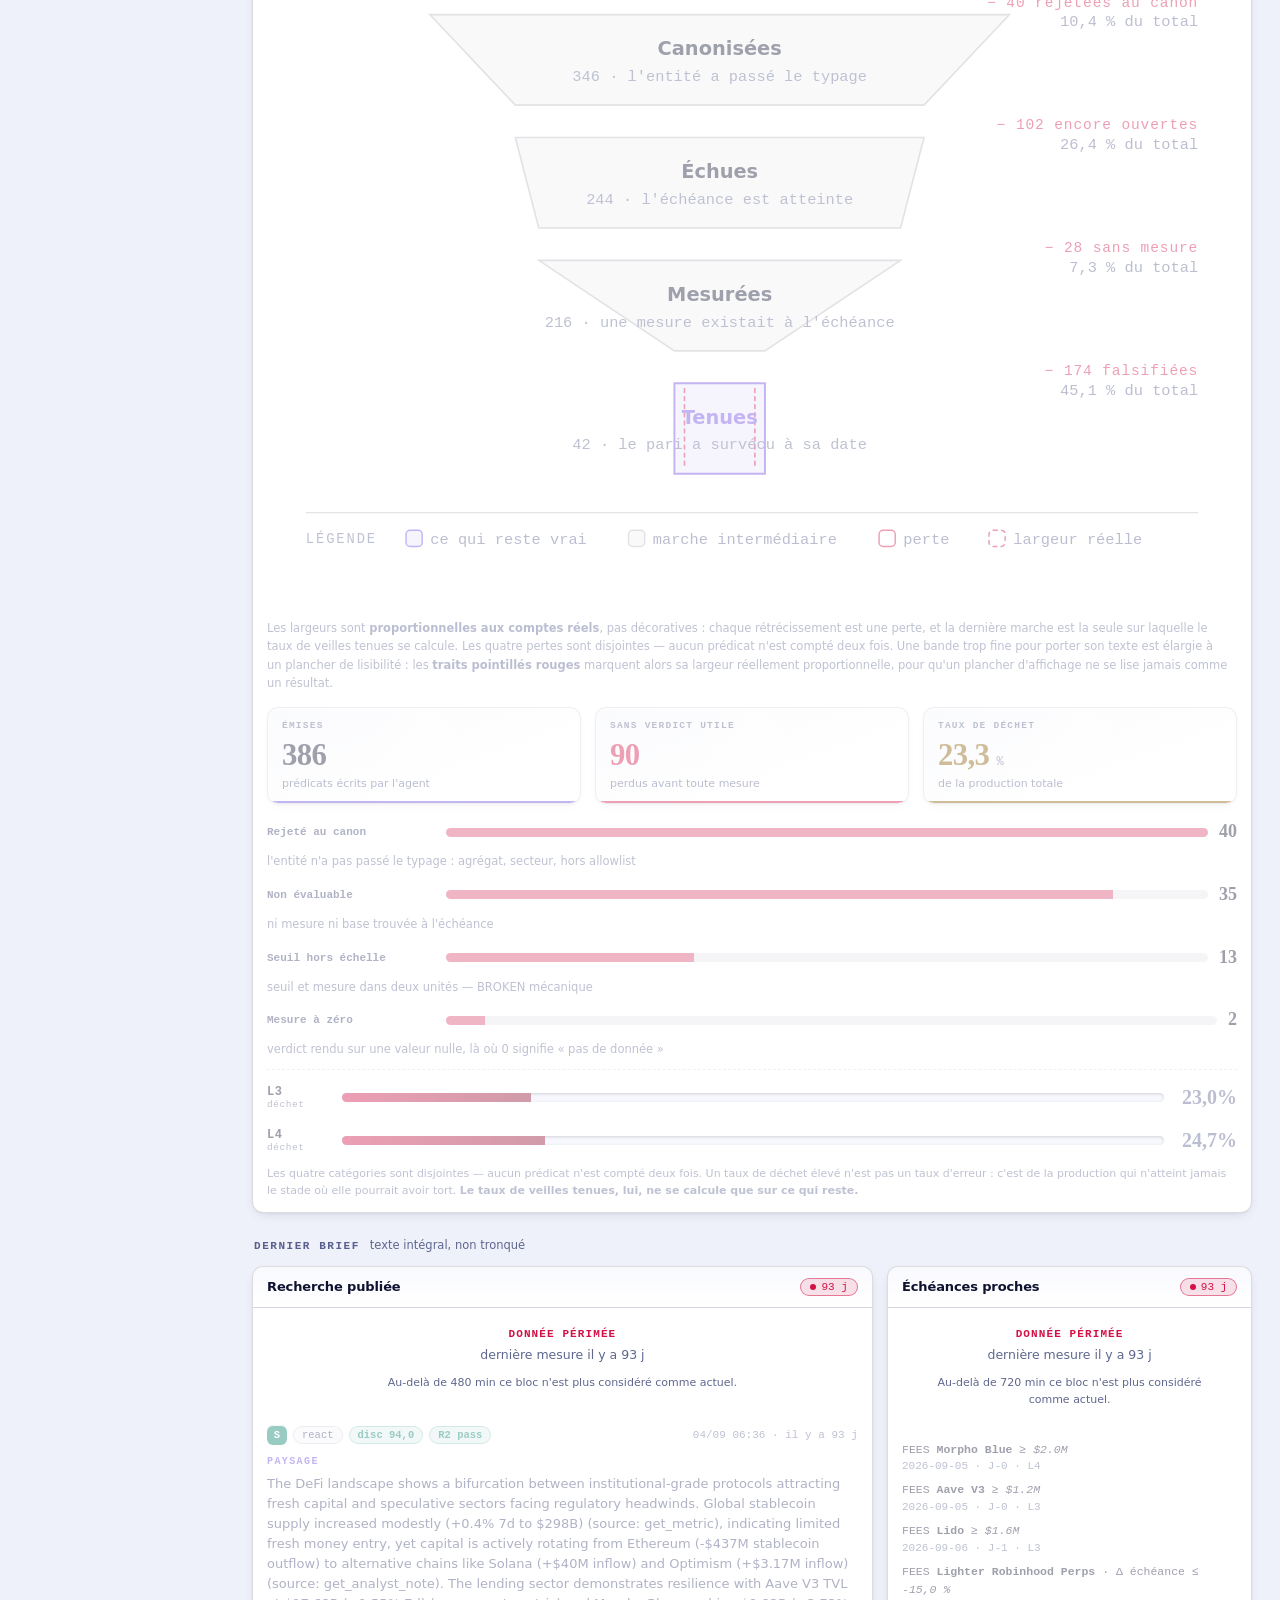
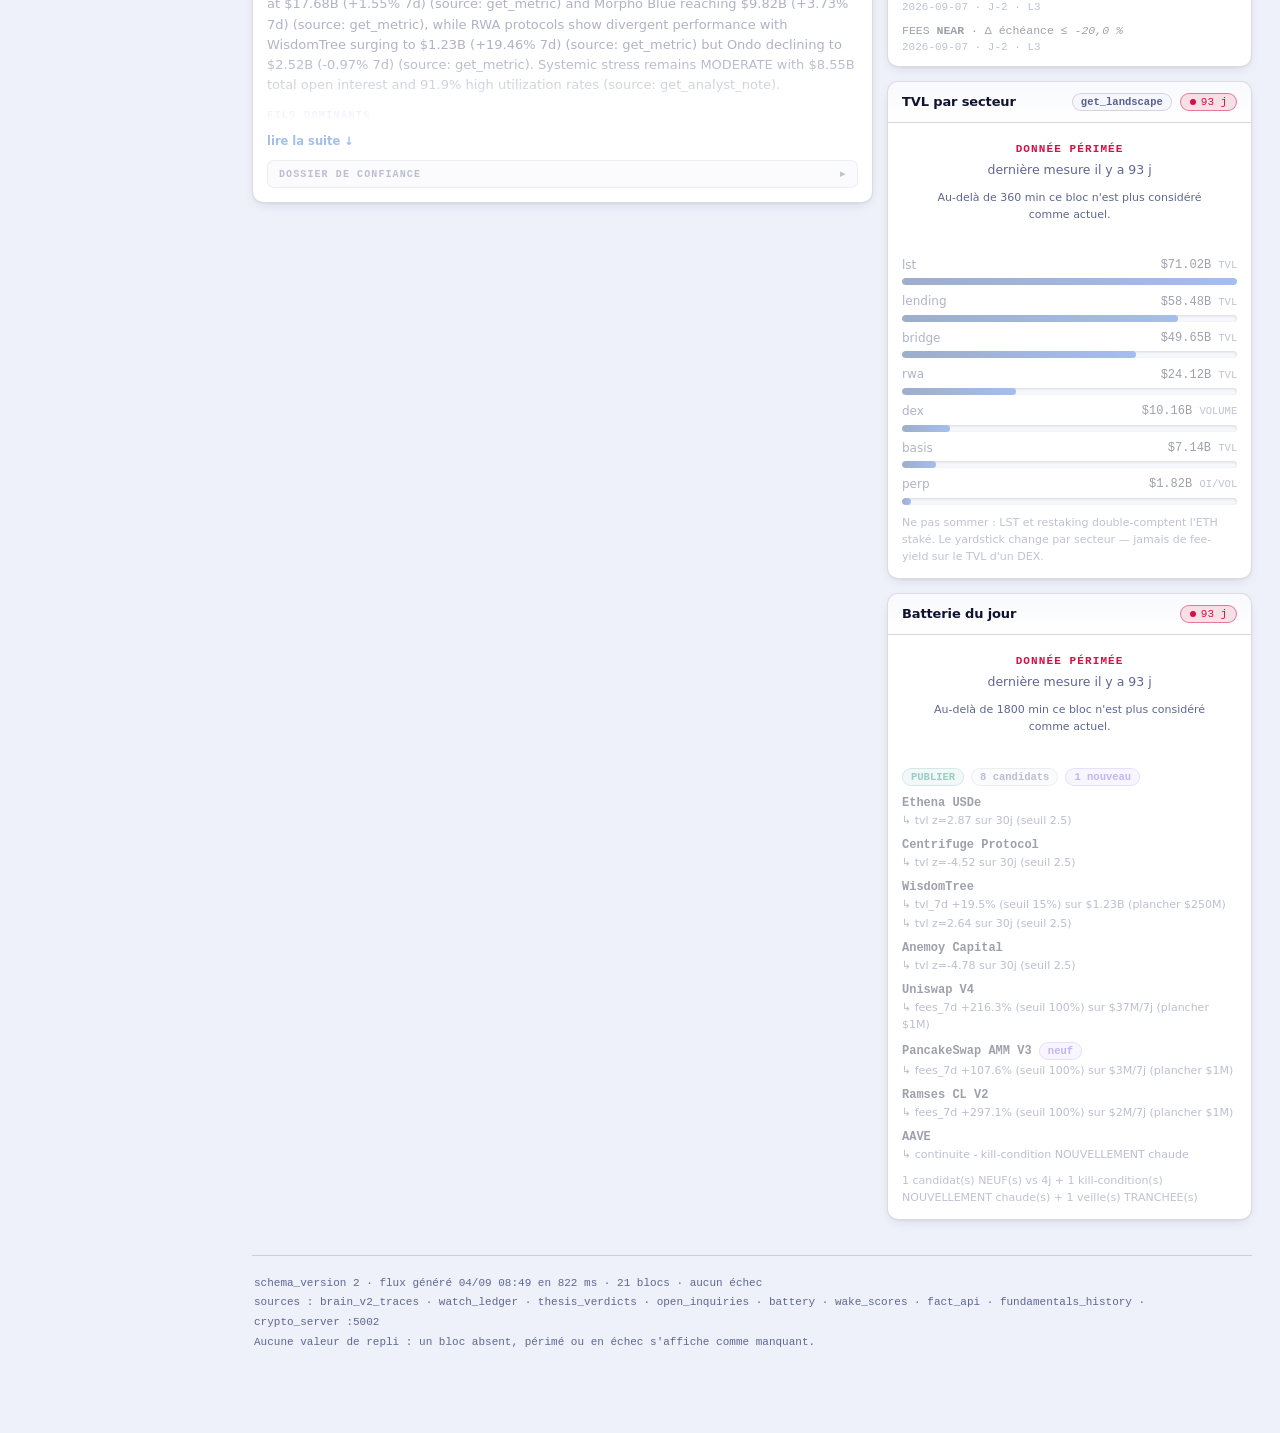
==== commit 490b6ff2: "feed: 2026-09-04 08:49 UTC" ====
--- a/index.html
+++ b/index.html
@@ -226,6 +226,12 @@
 .card.dim{opacity:.55}
 .grid{display:grid;gap:var(--gap)}
 .g-2{grid-template-columns:repeat(auto-fit,minmax(min(100%,330px),1fr))}
+/* .rowlo (dashboard 2026-09-04) : 2 colonnes DONT LE RATIO vient du choix du job
+   mise-en-page (--c1/--c2, inline), mais SEULEMENT a partir de 640px -- en dessous,
+   1 seule colonne fixe, comme .g-2 le fait deja via auto-fit/minmax. Une classe a
+   part plutot que de toucher .g-2 (utilisee partout ailleurs sur le site). */
+.rowlo{grid-template-columns:1fr}
+@media(min-width:640px){.rowlo{grid-template-columns:var(--c1,1fr) var(--c2,1fr)}}
 .g-main{grid-template-columns:minmax(0,1.7fr) minmax(0,1fr);align-items:start}
 @media(max-width:1080px){.g-main{grid-template-columns:1fr}}
 .stack{display:flex;flex-direction:column;gap:var(--gap)}
@@ -1339,6 +1345,9 @@
    VUES
    ══════════════════════════════════════════════════════════════════ */
 const V={};
+// meme enum ferme que dashboard_curator.py LAYOUT_CHOICES (dashboard 2026-09-04) --
+// le front revalide aussi, ne fait jamais confiance aveuglement a une valeur du JSON.
+const LAYOUT_CHOICES=new Set(["movers_wide","wakes_wide","hotnews_wide","balanced"]);
 
 V.poste=(D)=>{
   const B=D.blocks,st=D.status||{},lr=st.last_run||{};
@@ -1831,11 +1840,15 @@
           <a href="${esc(n.url||"#")}" target="_blank" rel="noopener" style="flex:1">${esc((n.headline||"").slice(0,90))}</a>
           <small>${esc(n.source||"")}</small></div>`).join("")+
         '<div class="note">'+((h.watchlist||[]).map(w=>esc(w.sym)+" "+(has(w.change_pct)?(w.change_pct>0?"+":"")+nf(w.change_pct,1)+"%":"")).join(" · "))+'</div></div>',"hot_news")}</div>`;
+  // Mise en page (2026-09-04, 1ere iteration) : IMPORTE le choix du 2e call GLM
+  // (dashboard_curator.py, decide_layout) -- ferme a 4 valeurs, jamais de HTML
+  // genere. Absence/erreur -> "balanced", jamais un ecran vide.
+  const LO=(B.curator&&B.curator.v&&LAYOUT_CHOICES.has(B.curator.v.layout))?B.curator.v.layout:"balanced";
   return `${feat}
     <div class="sec"><h2>Sessions & movers</h2><p>0 LLM · contexte TradFi et instantané protocoles</p></div>
-    <div class="grid g-2">${sess}${mov}</div>
+    <div class="grid rowlo" style="--c1:${LO==="movers_wide"?"1fr":"1fr"};--c2:${LO==="movers_wide"?"2fr":"1fr"}">${sess}${mov}</div>
     <div class="sec"><h2>Derniers réveils & hot news</h2><p>L4 (wake2.py) · digest GLM, impact classé (accretive/adverse/neutral)</p></div>
-    <div class="grid g-2">${wk}${hn}</div>`;
+    <div class="grid rowlo" style="--c1:${LO==="wakes_wide"?"2fr":"1fr"};--c2:${LO==="hotnews_wide"?"2fr":"1fr"}">${wk}${hn}</div>`;
 };
 V.marche=(D)=>{
   const B=D.blocks;
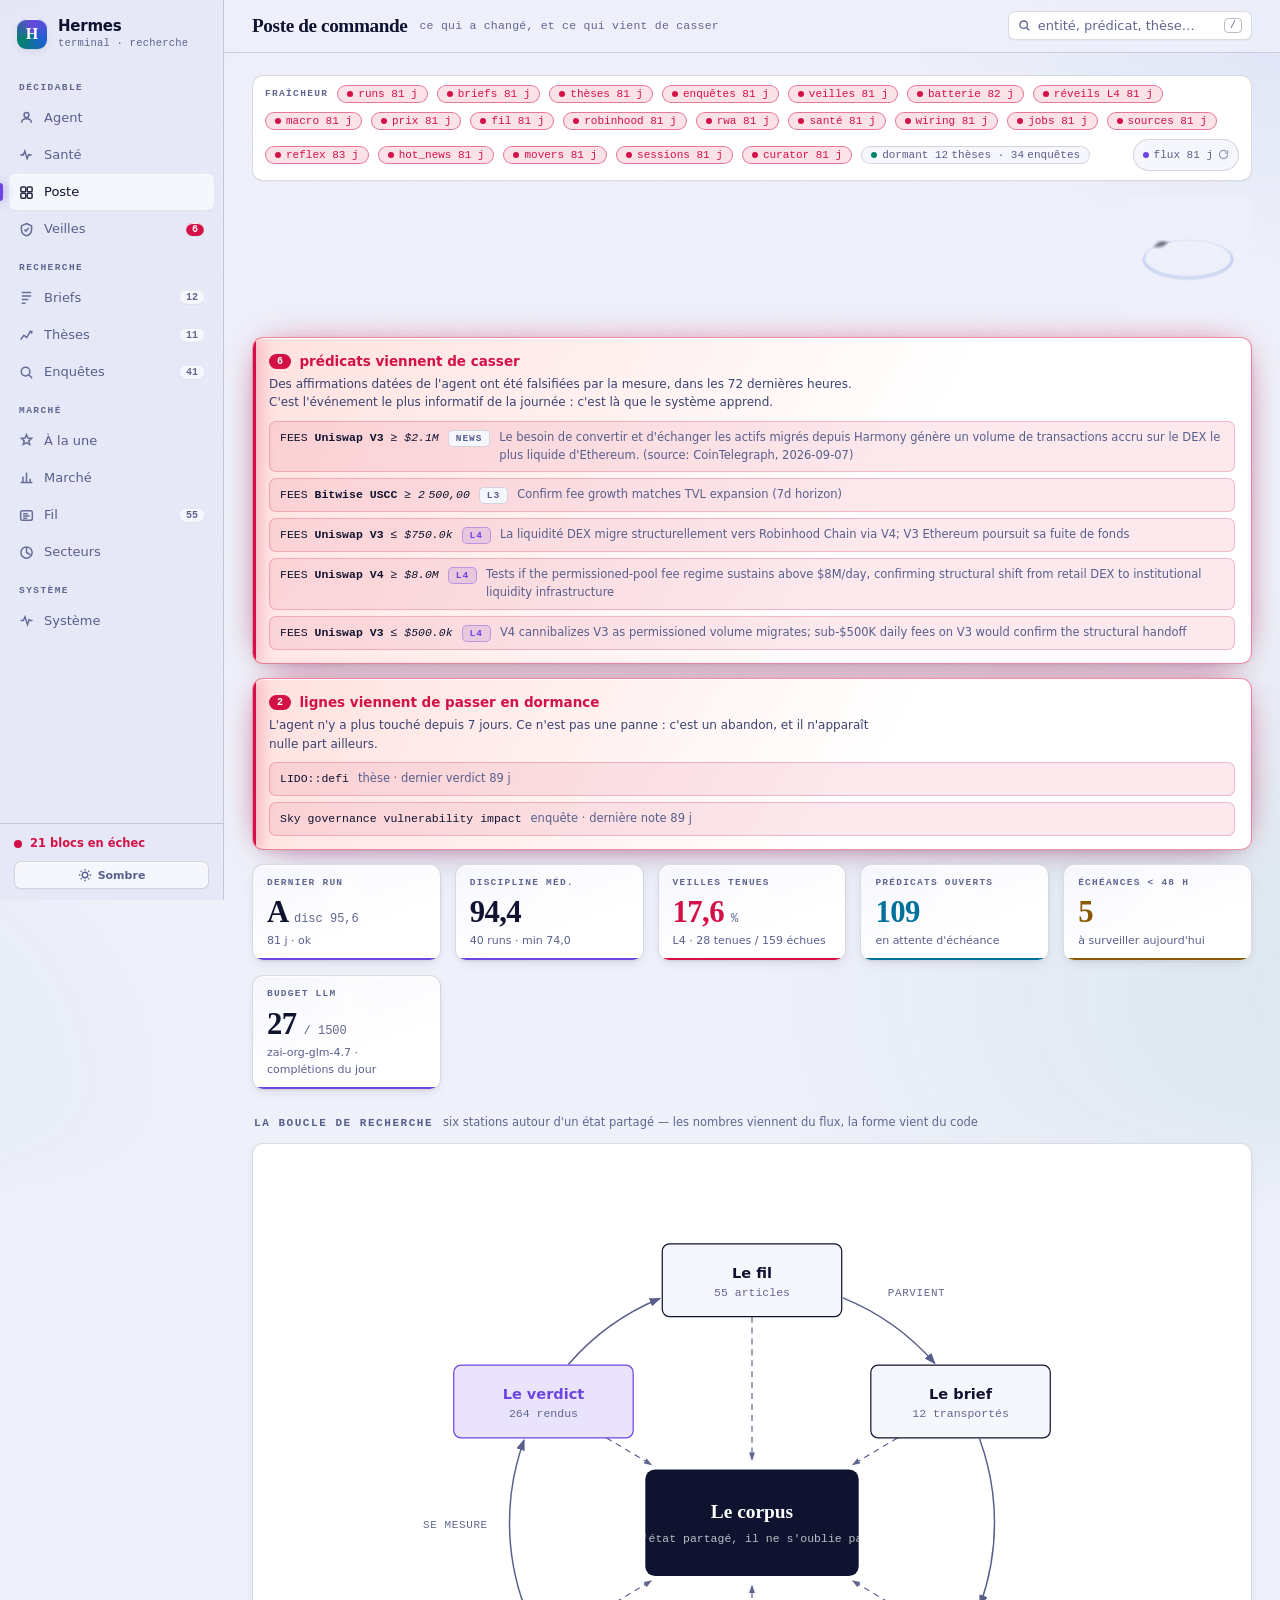
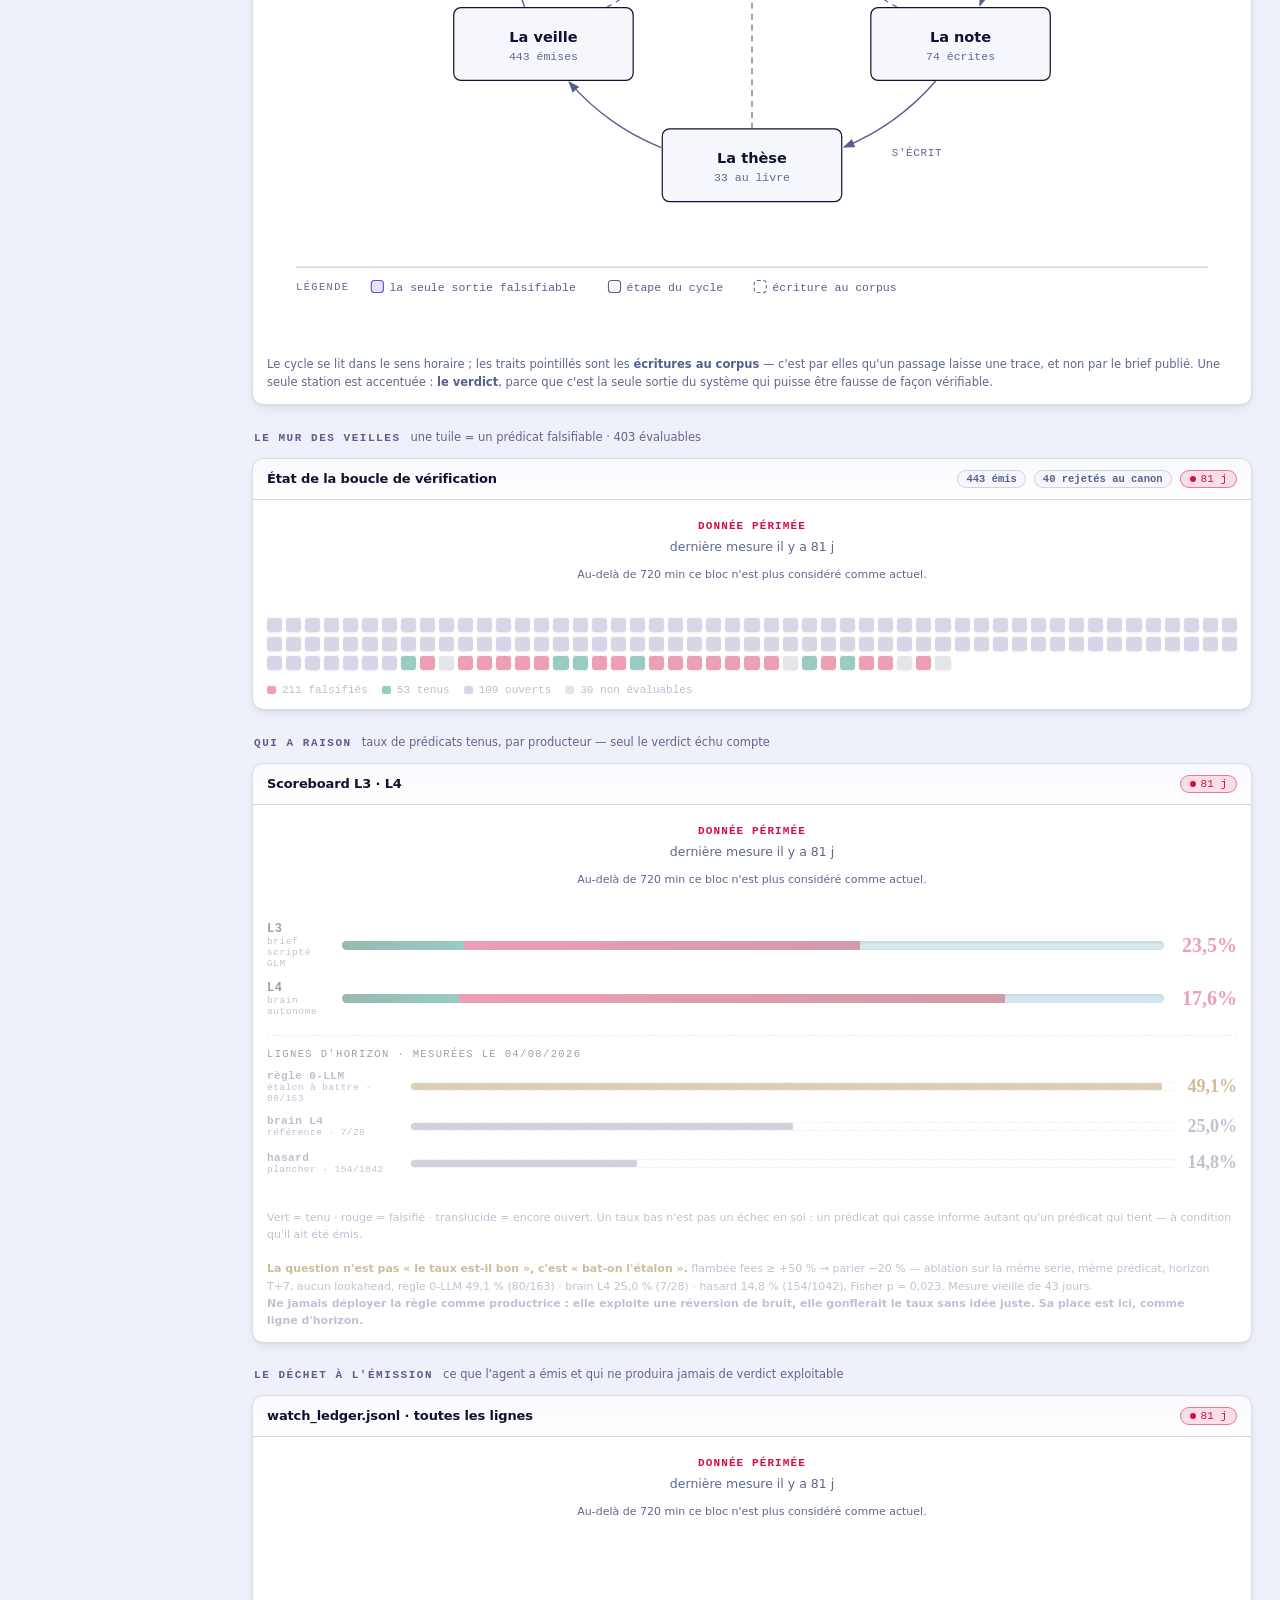
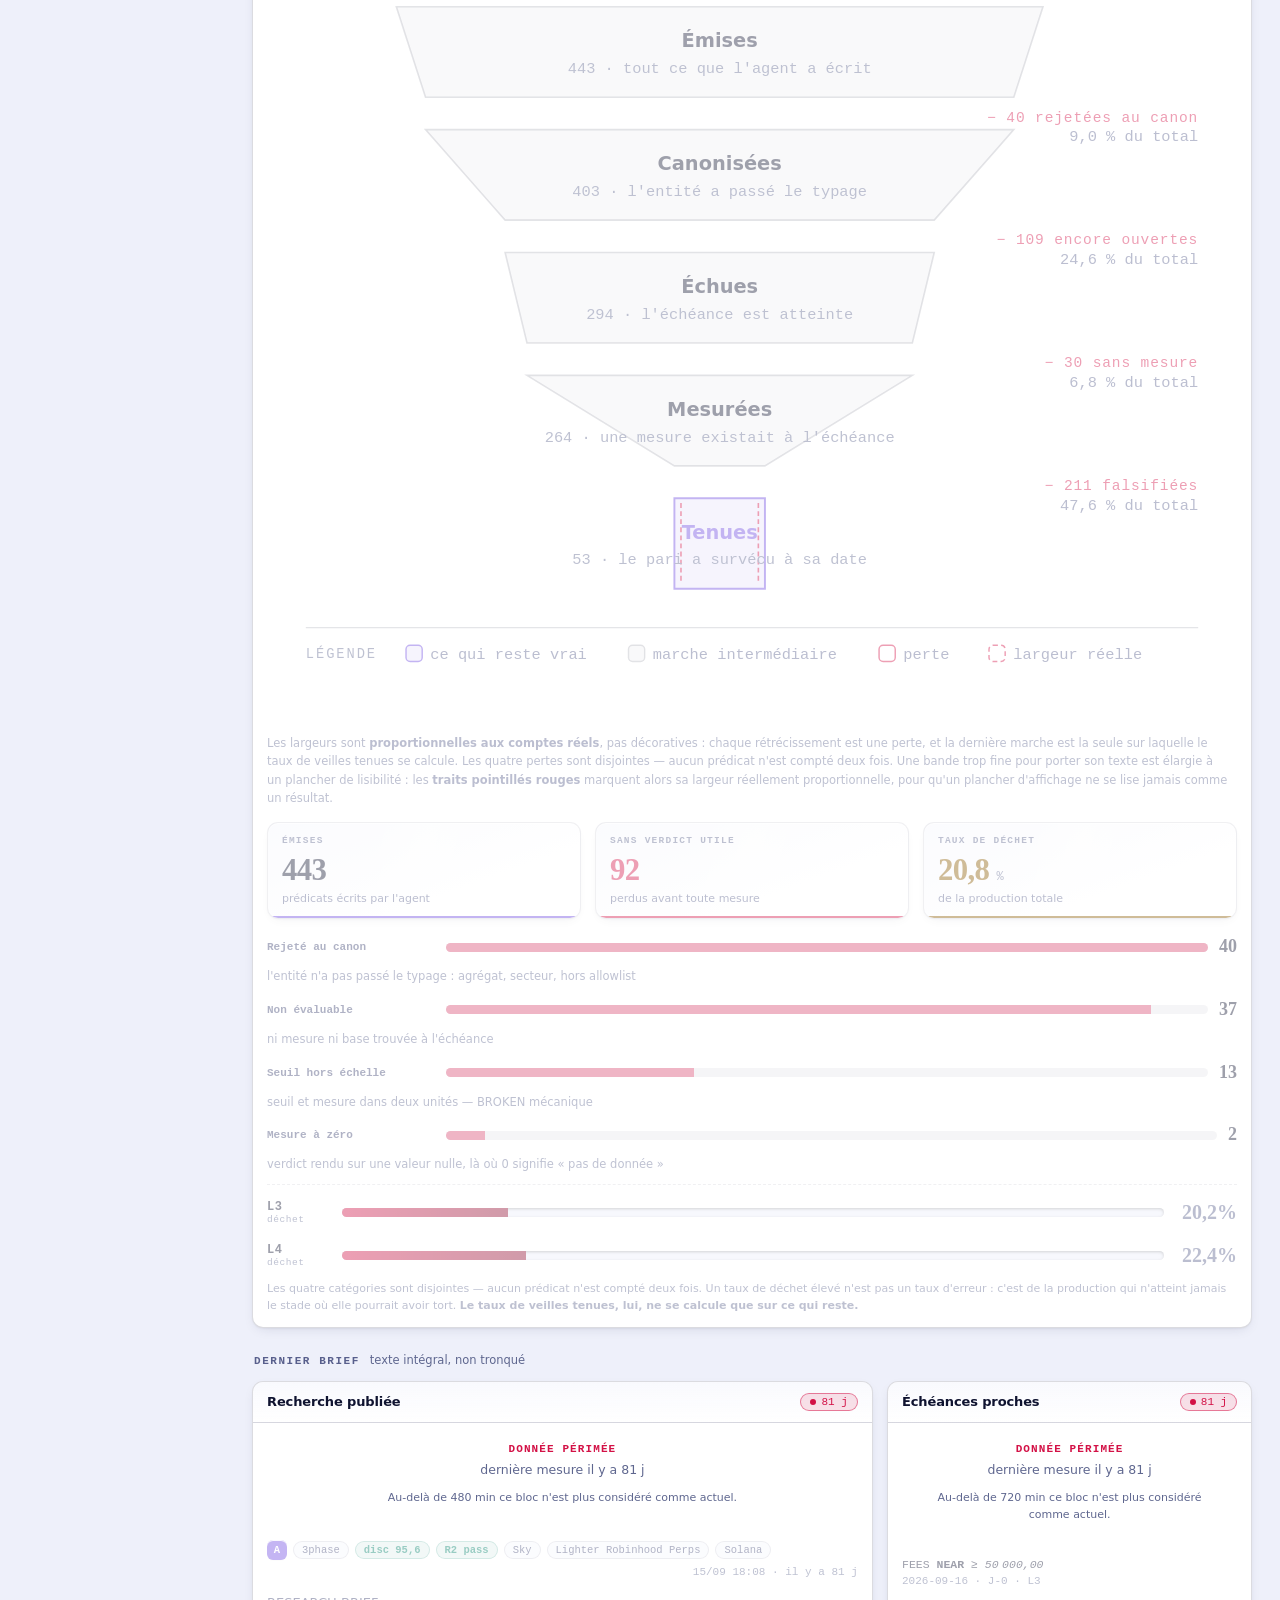
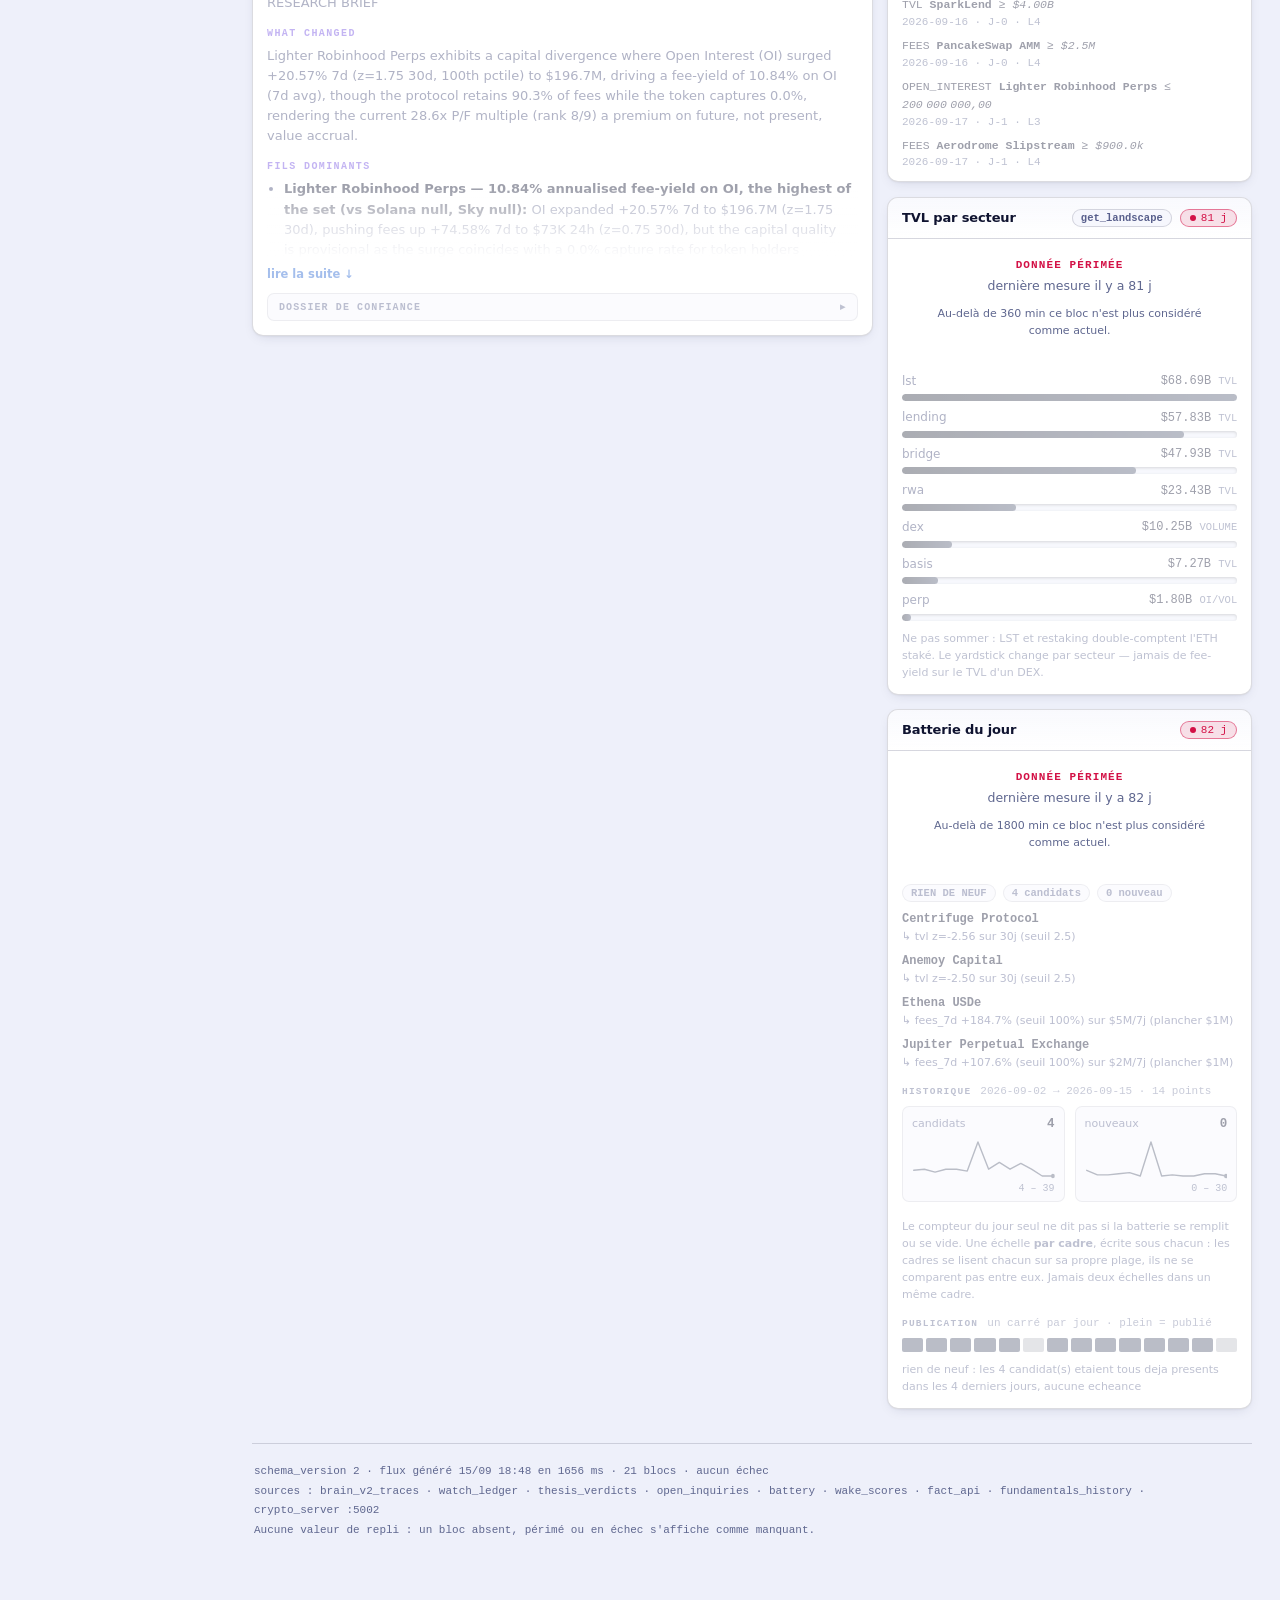
==== commit 07dda4f8: "feed: 2026-09-15 18:48 UTC" ====
--- a/index.html
+++ b/index.html
@@ -30,6 +30,21 @@
   --warn:#f5b642;      /* échéance proche */
   --broken:#ff5d7d;    /* falsifié — le seul pixel chaud de la page */
   --on-semantic:#05070f;
+  /* MESURE 2026-09-15 (validateur dataviz, OKLCH) — CHOIX ASSUMÉ, PAS UN OUBLI :
+     en mode sombre, held L=0.813 · warn L=0.815 · open L=0.777 sortent par le HAUT
+     de la bande 0.48–0.67 recommandée pour une surface sombre. Le contraste passe
+     partout (held 10.5:1 · broken 6.0:1 · open 3.9:1 sur --s1), donc la lisibilité
+     n'est pas en cause : c'est la LUMINOSITÉ du verdict sur fond nuit qui est
+     voulue. Ne pas « corriger » sans mesurer ce qu'on perd.
+     ⚠️ La paire held↔open est à ΔE 13.3 (sombre) / 10.5 (clair) en vision normale,
+     sous le plancher de 15. Elle ne tient QUE parce qu'un libellé texte l'accompagne
+     partout (.vpill) et que le mur repeint OPEN en color-mix (→ ΔE 18.1, il passe).
+     Toute nouvelle surface qui poserait held et open côte à côte SANS libellé
+     casserait cette garantie. */
+  /* ENCRE DE DONNÉE — une marque dont la couleur ne code RIEN (barre de magnitude,
+     sparkline). Chroma 0.053, sous le plancher catégoriel de 0.10 : elle ne peut
+     pas être lue comme une catégorie, et ne vole ni l'accent ni le sémantique. */
+  --data:#8e97ba;
   /* élévation : lumière du haut + ombre ambiante longue */
   --hl:inset 0 1px 0 color-mix(in oklch, #fff 7%, transparent);
   --e1:var(--hl), 0 1px 2px -1px #00000090;
@@ -55,6 +70,7 @@
     --acc:#6b46e0; --acc2:#1f5fd0;
     --held:#00816a; --open:#00719b; --warn:#8a5a00; --broken:#d31146;
     --on-semantic:#ffffff;
+    --data:#545c76;
     --hl:inset 0 1px 0 color-mix(in oklch, #fff 90%, transparent);
     --e1:var(--hl), 0 1px 2px -1px #1b204a20;
     --e2:var(--hl), 0 4px 14px -6px #1b204a2e, 0 1px 3px -1px #1b204a1c;
@@ -69,6 +85,7 @@
   --acc:#a68cff; --acc2:#5c9bff;
   --held:#3fe0b0; --open:#49c7f0; --warn:#f5b642; --broken:#ff5d7d;
   --on-semantic:#05070f;
+  --data:#8e97ba;
   --hl:inset 0 1px 0 color-mix(in oklch, #fff 7%, transparent);
   --e1:var(--hl), 0 1px 2px -1px #00000090;
   --e2:var(--hl), 0 4px 14px -6px #000000b0, 0 1px 3px -1px #00000080;
@@ -82,6 +99,7 @@
   --acc:#6b46e0; --acc2:#1f5fd0;
   --held:#00816a; --open:#00719b; --warn:#8a5a00; --broken:#d31146;
   --on-semantic:#ffffff;
+  --data:#545c76;
   --hl:inset 0 1px 0 color-mix(in oklch, #fff 90%, transparent);
   --e1:var(--hl), 0 1px 2px -1px #1b204a20;
   --e2:var(--hl), 0 4px 14px -6px #1b204a2e, 0 1px 3px -1px #1b204a1c;
@@ -464,8 +482,14 @@
 .bar .n{color:var(--ink2);overflow:hidden;text-overflow:ellipsis;white-space:nowrap}
 .bar .t{height:7px;border-radius:5px;background:var(--s3);overflow:hidden;
   box-shadow:inset 0 1px 3px #00000055}
+/* La barre de MAGNITUDE porte l'encre de donnée : sa longueur est l'encodage,
+   sa couleur ne code rien. L'accent (--acc/--acc2) est structurel — ligne 26 :
+   « jamais sur une donnée » — et ne revient donc plus ici.
+   Les classes .g/.o/.r restent réservées à un ÉTAT réel (saturation d'un
+   plafond) — jamais à une hausse ou une baisse de marché : le signe vit dans
+   le libellé, et --held veut dire « prédicat tenu », rien d'autre. */
 .bar .t i{display:block;height:100%;border-radius:5px;background:linear-gradient(90deg,
-  color-mix(in oklch,var(--acc2) 70%,#000),var(--acc2))}
+  color-mix(in oklch,var(--data) 68%,#000),var(--data))}
 .bar .t i.g{background:linear-gradient(90deg,color-mix(in oklch,var(--held) 70%,#000),var(--held))}
 .bar .t i.o{background:linear-gradient(90deg,color-mix(in oklch,var(--warn) 74%,#000),var(--warn))}
 .bar .t i.r{background:linear-gradient(90deg,var(--broken),color-mix(in oklch,var(--broken) 72%,#000))}
@@ -477,6 +501,23 @@
   .bar .n{grid-area:n;white-space:normal;overflow:visible;text-overflow:clip}
   .bar .t{grid-area:t} .bar .v{grid-area:v}
 }
+
+/* ── PETITS MULTIPLES : une mesure par cadre, une échelle par cadre ─── */
+.smwrap{margin-top:14px}
+.smh{display:flex;align-items:baseline;gap:9px;flex-wrap:wrap;margin-bottom:9px;
+  font:600 9.5px var(--mono);letter-spacing:.13em;text-transform:uppercase;color:var(--ink4)}
+.smh small{font:11px var(--mono);letter-spacing:0;text-transform:none;color:var(--ink4);opacity:.85}
+.sm{display:grid;gap:10px;grid-template-columns:repeat(auto-fit,minmax(min(100%,146px),1fr))}
+.smp{border:1px solid var(--line);border-radius:var(--r1);padding:8px 9px 7px;background:var(--s2)}
+.smk{display:flex;align-items:baseline;justify-content:space-between;gap:8px;
+  font-size:11px;color:var(--ink3);margin-bottom:5px}
+.smk b{font:650 12.5px var(--mono);color:var(--ink)}
+.smk small{font-size:10px;color:var(--ink4);font-weight:400}
+.smp svg{display:block;width:100%;height:42px}
+.sms{font:10px var(--mono);color:var(--ink4);margin-top:4px;text-align:right}
+.pstrip{display:flex;gap:3px;margin-top:2px}
+.pstrip i{flex:1;height:14px;border-radius:2px;background:var(--line2)}
+.pstrip i[data-on="1"]{background:var(--data)}
 
 /* ── PRIX ───────────────────────────────────────────────────────────── */
 .px{display:grid;gap:1px;background:var(--line);border-radius:var(--r1);overflow:hidden}
@@ -795,15 +836,25 @@
   if(ul)h+="</ul>";
   return h||'<p class="na">brief vide</p>';
 }
-/* sparkline : aire + ligne + point terminal marqué */
-function spark(vals,w=118,h=30,tone="var(--acc2)"){
+/* sparkline : aire + ligne + point terminal marqué.
+   `dom`=[lo,hi] FIXE l'échelle. Sans dom, l'échelle est LOCALE à la série — ce qui
+   rend deux sparklines voisines NON comparables alors qu'elles en ont l'air. Une
+   colonne entière de sparklines doit donc passer un domaine commun ; à défaut,
+   l'échelle réellement employée est écrite dans l'étiquette accessible.
+   Elle n'est plus aria-hidden : elle portait une information que rien d'autre ne
+   portait, donc la masquer au lecteur d'écran, c'était la supprimer. */
+function spark(vals,w=118,h=30,tone="var(--data)",dom){
   const pts=(vals||[]).filter(v=>has(v)&&isFinite(v));
   if(pts.length<2)return '<span class="na" style="font-size:11px">n='+pts.length+"</span>";
-  const mn=Math.min(...pts),mx=Math.max(...pts),sp=(mx-mn)||1;
-  const X=i=>3+i*(w-6)/(pts.length-1), Y=v=>h-4-((v-mn)/sp)*(h-9);
+  const amn=Math.min(...pts),amx=Math.max(...pts);
+  const mn=dom?dom[0]:amn,mx=dom?dom[1]:amx,sp=(mx-mn)||1;
+  const cl=v=>Math.min(mx,Math.max(mn,v));
+  const X=i=>3+i*(w-6)/(pts.length-1), Y=v=>h-4-((cl(v)-mn)/sp)*(h-9);
   const d=pts.map((v,i)=>(i?"L":"M")+X(i).toFixed(1)+" "+Y(v).toFixed(1)).join(" ");
   const uid="g"+Math.random().toString(36).slice(2,8);
-  return `<svg class="spark" width="${w}" height="${h}" viewBox="0 0 ${w} ${h}" aria-hidden="true">
+  const alb=pts.length+" points, de "+nf(pts[0],2)+" à "+nf(pts[pts.length-1],2)
+    +(dom?", échelle fixe "+nf(mn,2)+"–"+nf(mx,2):", échelle locale "+nf(amn,2)+"–"+nf(amx,2));
+  return `<svg class="spark" width="${w}" height="${h}" viewBox="0 0 ${w} ${h}" role="img" aria-label="${esc(alb)}">
     <defs><linearGradient id="${uid}" x1="0" x2="0" y1="0" y2="1">
       <stop offset="0" stop-color="${tone}" stop-opacity=".34"/><stop offset="1" stop-color="${tone}" stop-opacity="0"/>
     </linearGradient></defs>
@@ -819,6 +870,55 @@
   return '<div class="bars">'+rows.map(r=>`<div class="bar"><span class="n" title="${esc(r.n)}">${esc(r.n)}</span>
     <span class="t"><i class="${r.c||""}" style="width:${Math.max(2,Math.min(100,Math.abs(r.v)/mx*100)).toFixed(1)}%"></i></span>
     <span class="v">${r.lbl}</span></div>`).join("")+"</div>";
+}
+/* La légende d'échelle d'une sparkline AUTO-échelonnée : sans elle, la forme est
+   lisible et la grandeur ne l'est pas. Obligatoire dès qu'on ne passe pas de `dom`. */
+function sparkCap(vals,unit){
+  const p=(vals||[]).filter(v=>has(v)&&isFinite(v));
+  if(p.length<2)return "";
+  return `<div class="sms" style="text-align:left;margin-top:5px">échelle locale ${nf(Math.min(...p),2)} – ${nf(Math.max(...p),2)}${unit?" "+esc(unit):""} · ${p.length} points</div>`;
+}
+/* ── PETITS MULTIPLES ─────────────────────────────────────────────────
+   Plusieurs mesures d'ordres de grandeur différents sur le MÊME axe du temps.
+   JAMAIS deux échelles y dans un même cadre : le croisement de deux courbes
+   à échelles différentes fait dire au dessin une chose qui n'existe pas.
+   Donc : un cadre par mesure, chacun sur SA plage, et cette plage est ÉCRITE
+   sous le cadre — sinon les cadres se comparent à tort entre eux.
+   RÈGLE DU TERMINAL : série absente ou trop courte ⇒ pas de forme, le trou
+   se déclare. Aucune géométrie n'est un chiffre en dur. */
+function smallMult(rows,keys,o){
+  o=o||{};
+  const R=(rows||[]).filter(r=>r&&typeof r==="object");
+  if(R.length<2)return `<div class="missing"><b>série non traçable</b>${esc(o.miss||"historique absent du flux")}
+    <div class="note">La série n'est pas dessinée plutôt que dessinée avec des trous.</div></div>`;
+  const xk=o.x||"d", W=168, H=42;
+  const x0=String(R[0][xk]||"").slice(0,10), x1=String(R[R.length-1][xk]||"").slice(0,10);
+  const panels=keys.map(k=>{
+    const f=k[0],label=k[1],unit=k[2]||"";
+    const v=R.map(r=>{const x=Number(r[f]);return isFinite(x)?x:null;});
+    const ok=v.filter(x=>x!==null);
+    if(ok.length<2)return `<div class="smp"><div class="smk">${esc(label)}</div>
+      <div class="na" style="font-size:11px">n=${ok.length}</div></div>`;
+    const lo=Math.min(...ok),hi=Math.max(...ok),sp=(hi-lo)||1;
+    const X=i=>2+i*(W-4)/(v.length-1), Y=x=>H-3-((x-lo)/sp)*(H-8);
+    let d="",pen=false,li=0;
+    v.forEach((x,i)=>{if(x===null){pen=false;return;}d+=(pen?"L":"M")+X(i).toFixed(1)+" "+Y(x).toFixed(1)+" ";pen=true;li=i;});
+    const last=v[li];
+    return `<div class="smp">
+      <div class="smk"><span>${esc(label)}</span><b>${nf(last,0)}${unit?'<small> '+esc(unit)+'</small>':""}</b></div>
+      <svg viewBox="0 0 ${W} ${H}" preserveAspectRatio="none" role="img"
+        aria-label="${esc(label+" : "+ok.length+" points du "+x0+" au "+x1+", de "+lo+" à "+hi+", dernier "+last)}">
+        <path d="${d.trim()}" fill="none" stroke="var(--data)" stroke-width="1.4"
+          stroke-linejoin="round" stroke-linecap="round" vector-effect="non-scaling-stroke"/>
+        <circle cx="${X(li).toFixed(1)}" cy="${Y(last).toFixed(1)}" r="2.2" fill="var(--data)"/>
+      </svg>
+      <div class="sms">${nf(lo,0)} – ${nf(hi,0)}</div></div>`;}).join("");
+  return `<div class="smwrap">
+    <div class="smh"><span>${esc(o.title||"")}</span><small>${esc(x0)} → ${esc(x1)} · ${R.length} points</small></div>
+    <div class="sm">${panels}</div>
+    <div class="note" style="padding:7px 0 0">${esc(o.note||"")} Une échelle <b>par cadre</b>, écrite sous chacun :
+    les cadres se lisent chacun sur sa propre plage, ils ne se comparent pas entre eux. Jamais deux échelles dans un même cadre.</div>
+  </div>`;
 }
 
 /* ── prédicats ────────────────────────────────────────────────────── */
@@ -1560,6 +1660,13 @@
                 ${c.is_new?'<span class="chip acc">neuf</span>':""}</div>
               ${(c.triggers||[]).map(t=>`<div style="font-size:11px;color:var(--ink3);margin-top:2px">↳ ${esc(t)}</div>`).join("")}
             </div>`).join(""):'<div class="empty">aucun candidat</div>'}
+            ${smallMult(b.history,[["n","candidats"],["new","nouveaux"]],
+              {x:"d",title:"Historique",miss:"b.history absent du flux",
+               note:"Le compteur du jour seul ne dit pas si la batterie se remplit ou se vide."})}
+            ${(b.history||[]).length>1?`<div class="smwrap"><div class="smh"><span>Publication</span>
+              <small>un carré par jour · plein = publié</small></div>
+              <div class="pstrip" role="img" aria-label="${esc(b.history.filter(x=>x&&x.push).length+" jours publiés sur "+b.history.length)}">${
+                b.history.map(x=>`<i data-on="${x&&x.push?1:0}" title="${esc(String((x&&x.d)||"")+" · "+(x&&x.push?"publié":"rien de neuf"))}"></i>`).join("")}</div></div>`:""}
             <div class="note">${esc((b.push&&b.push.reason)||"")}</div></div>`,"batterie")}</div>
       </div>
     </div>`;
@@ -1724,7 +1831,7 @@
             Entités synthétisées par jour — 14 derniers jours</div>
           <div style="display:flex;align-items:flex-end;gap:4px;height:56px">${U.per_day.map(x=>
             `<div title="${esc(x.d)} · ${x.n} entité${x.n>1?"s":""}" style="flex:1;min-width:6px;height:${Math.max(6,x.n/mx*100)}%;
-              border-radius:3px 3px 0 0;background:linear-gradient(180deg,var(--acc),color-mix(in oklch,var(--acc) 30%,transparent))"></div>`).join("")}</div>
+              border-radius:3px 3px 0 0;background:linear-gradient(180deg,var(--data),color-mix(in oklch,var(--data) 30%,transparent))"></div>`).join("")}</div>
           <div class="note">Une thèse du livre ne peut bouger que si <code>claim_synthesizer</code> produit encore des clichés
           pour son entité. Au-delà de ${U.dead_after_days} jours sans clichés, la thèse correspondante est <b>gelée à la source</b> —
           aucun verdict du brain ne pourra la réveiller. C'est l'autre moitié du diagnostic, distincte des verdicts refusés ci-dessus.</div>
@@ -1733,13 +1840,15 @@
     <div class="card rv">${head("thesis_verdicts.jsonl",D.blocks.theses,
       dn?`<span class="chip warn">${dn} dormante${dn>1?"s":""}</span>`:"")}
       ${ts.length?`<div class="tw"><table>
-      <thead><tr><th>Thèse</th><th>Verdict</th><th class="r">Conviction</th><th>Trajectoire</th>
+      <thead><tr><th>Thèse</th><th>Verdict</th><th class="r">Conviction</th><th>Trajectoire<small
+        style="display:block;font:10px var(--mono);font-weight:400;text-transform:none;letter-spacing:0;color:var(--ink4)"
+        title="Sans domaine commun, chaque ligne serait normalisée sur SA propre plage : une oscillation de 0,01 prendrait la même hauteur qu'une chute de 0,9. Les lignes seraient incomparables tout en en ayant l'air.">échelle 0–1 commune</small></th>
       <th>Dernier déclencheur</th><th>Condition d'invalidation</th><th class="r">MAJ</th></tr></thead>
       <tbody>${ts.map(t=>`<tr data-s="${esc(t.key+" "+(t.trigger||""))}"${t.dormant?' data-dormant="1"':""}>
         <td class="k">${esc(t.key)}${t.dormant?'<span class="chip warn" style="margin-left:7px">dormante</span>':""}</td>
         <td><span class="vtag ${esc(t.verdict||"")}">${esc(t.verdict||"?")}</span></td>
         <td class="r">${has(t.conviction)?nf(t.conviction,2):NA}</td>
-        <td>${spark((t.history||[]).map(h=>h.c),110,28,t.verdict==="retire"?"var(--ink4)":t.dormant?"var(--ink3)":"var(--held)")}</td>
+        <td>${spark((t.history||[]).map(h=>h.c),110,28,t.verdict==="retire"?"var(--ink4)":t.dormant?"var(--ink3)":"var(--data)",[0,1])}</td>
         <td style="color:var(--ink3);font-size:11.5px;max-width:300px">${esc(t.trigger||"")||NA}</td>
         <td style="color:var(--ink2);font-size:11.5px;max-width:280px">${t.kill?"⚑ "+esc(t.kill):NA}</td>
         <td class="r" style="color:${t.dormant?"var(--warn)":"var(--ink4)"}">${ago(t.ts)||"?"}</td></tr>`).join("")}</tbody></table></div>
@@ -1824,9 +1933,9 @@
       </div><div class="note">Heure normale, non ajustée DST.</div></div></div>`;})();
   const mov=`<div class="card rv">${head("Top movers protocoles · 24h",B.movers,B.movers&&B.movers.v?`<span class="chip">${B.movers.v.n_snapshot||0}/${B.movers.v.universe_total||"?"}</span>`:"")}
       ${guard(B.movers,m=>'<div class="bd"><div class="grid g-2">'+
-        '<div><div class="note" style="padding:0 0 6px">Hausses</div>'+bars((m.gainers||[]).map(p=>({n:p.name,v:p.chg_1d,c:"g",
+        '<div><div class="note" style="padding:0 0 6px">Hausses</div>'+bars((m.gainers||[]).map(p=>({n:p.name,v:p.chg_1d,
           lbl:(p.chg_1d>0?"+":"")+nf(p.chg_1d,1)+"% <small>"+esc(p.category||"")+"</small>"})))+'</div>'+
-        '<div><div class="note" style="padding:0 0 6px">Baisses</div>'+bars((m.losers||[]).map(p=>({n:p.name,v:Math.abs(p.chg_1d),c:"r",
+        '<div><div class="note" style="padding:0 0 6px">Baisses</div>'+bars((m.losers||[]).map(p=>({n:p.name,v:Math.abs(p.chg_1d),
           lbl:nf(p.chg_1d,1)+"% <small>"+esc(p.category||"")+"</small>"})))+'</div>'+
         '</div><div class="note">CEX exclu (hors recherche DeFi) · '+esc(m.note||"")+'</div></div>',"movers")}</div>`;
   const wk=`<div class="card rv">${head("Derniers réveils · wake2.py (L4)",B.wakes)}
@@ -1874,11 +1983,11 @@
         ${guard(B.macro,m=>'<div class="bd">'+bars((m.sectors||[]).map(s=>({n:s.name,v:s.tvl,
           lbl:(usd(s.tvl*1e9)||"—")+' <small>'+esc(s.yard)+"</small>"})))+"</div>","macro")}</div>
       <div class="card rv">${head("Fee-yield annualisé",B.macro,'<span class="chip">7 j lissés</span>')}
-        ${guard(B.macro,m=>'<div class="bd">'+bars((m.fee_yield||[]).map(f=>({n:f.name,v:f.fy,c:"g",
+        ${guard(B.macro,m=>'<div class="bd">'+bars((m.fee_yield||[]).map(f=>({n:f.name,v:f.fy,
           lbl:nf(f.fy,2)+'% <small>'+esc(f.sector)+"</small>"})))+
           '<div class="note">Fees PROTOCOLE ≠ accrual du TOKEN : le fee-switch ou le buyback se vérifient en gouvernance, pas dans cette barre.</div></div>',"macro")}</div>
       <div class="card rv">${head("Flux stablecoins par chaîne",B.macro,'<span class="chip">Δ 7 j</span>')}
-        ${guard(B.macro,m=>'<div class="bd">'+bars((m.flows||[]).map(f=>({n:f.chain,v:f.d7,c:f.d7>0?"g":"r",
+        ${guard(B.macro,m=>'<div class="bd">'+bars((m.flows||[]).map(f=>({n:f.chain,v:f.d7,
           lbl:(f.d7>0?"+":"")+nf(f.d7,1)+"M"})))+"</div>","macro")}</div>
       <div class="card rv">${head("TVL par chaîne",B.macro,'<span class="chip">top 10</span>')}
         ${guard(B.macro,m=>(m.chains||[]).length?'<div class="bd">'+bars((m.chains||[]).map(c=>({n:c.n,v:c.tvl_b,
@@ -1922,8 +2031,11 @@
           ${kpi("Elle NOURRIT le corpus",t.notes_evenement||0,t.notes||0,"notes événementielles")}
         </div>
         <div style="margin-top:12px">${bars(Object.entries(pt).map(([k,v])=>({
-          n:"tier "+k, v:pct(v.notes_evenement||0,v.notes||0), c:"g",
+          n:"tier "+k, v:pct(v.notes_evenement||0,v.notes||0),
           lbl:(v.media||0)+"/"+(v.briefs||0)+' cite <small>· '+(v.notes_evenement||0)+"/"+(v.notes||0)+" notes</small>"})))}</div>
+        ${smallMult(w.serie,[["briefs","briefs"],["notes","notes"],["media","média cités"],["ev","notes événementielles"]],
+          {x:"ts",title:"Relevé quotidien",miss:"w.serie absent du flux",
+           note:"Les quatre mesures n'ont ni la même unité ni le même ordre de grandeur : elles ne peuvent pas partager un cadre."})}
         <div class="note">Fenêtre ${w.window_days} j. ${esc(w.note||"")}</div></div>`;},"wiring")}</div>
 
     <div class="sec"><h2>Classement par catégorie</h2>
@@ -1934,7 +2046,6 @@
       return '<div class="grid g-2">'+cats.map(c=>`<div class="card rv">
         <div class="hd"><span class="t">${esc(c.cat)}</span><span class="chip">${c.n}</span></div>
         <div class="bd">${bars((c.p||[]).map(p=>({n:p.n,v:p.tvl_b,
-          c:has(p.chg)?(p.chg>0?"g":"r"):"",
           lbl:"$"+nf(p.tvl_b,2)+"B"+(has(p.chg)?' <small>'+(p.chg>0?"+":"")+nf(p.chg,1)+"%</small>":"")})))}</div>
       </div>`).join("")+'</div>'+
       '<div class="note" style="padding:10px 4px 0">Ordre de priorité de RECHERCHE, pas de TVL — c\'est celui dans lequel la couche GLM les reçoit depuis le 08/08. Les CEX ferment la marche : leur classement n\'est pas de la recherche DeFi.</div>';
@@ -1953,7 +2064,7 @@
         ${r.cards.map(c=>`<div class="kpi"${c[2]?` data-tone="${c[2]}"`:""}><div class="l">${c[0]}</div>
           <div class="v">${c[1]}</div><span class="bar"></span></div>`).join("")}
       </div>
-      ${r.spark?`<div style="margin-bottom:12px">${r.spark}</div>`:""}
+      ${r.spark?`<div style="margin-bottom:12px">${r.spark}${r.spark_cap||""}</div>`:""}
       ${r.extra||""}
       ${r.synth?(()=>{
         // La synthèse est QUOTIDIENNE : son âge est distinct de celui des données
@@ -1975,19 +2086,21 @@
     cards:[["TVL chaîne",has(rhV.tvl_m)?"$"+nf(rhV.tvl_m,1)+"M":NA,""],
            ["Part Morpho",has(rhV.morpho_share_pct)?rhV.morpho_share_pct+" <small>%</small>":NA,""],
            ["Âge",has(rhV.age_days)?rhV.age_days+" <small>j</small>":NA,""]],
-    spark:(rhV.history||[]).length?spark(rhV.history.map(h=>h.v),320,52,"var(--acc2)"):"",
+    spark:(rhV.history||[]).length?spark(rhV.history.map(h=>h.v),320,52,"var(--data)"):"",
+    spark_cap:sparkCap((rhV.history||[]).map(h=>h.v)),
     synth:rhV.synth,synth_ts:rhV.synth_ts}}:B.robinhood;
   const rwaBk=rwaV?{...B.rwa,v:{
     cards:[["TVL secteur",has(rwaV.tvl_b)?"$"+nf(rwaV.tvl_b,2)+"B":NA,""],
            ["Δ 7 j",has(rwaV.chg_7d)?(rwaV.chg_7d>0?"+":"")+nf(rwaV.chg_7d,2)+" <small>%</small>":NA,
-             has(rwaV.chg_7d)?(rwaV.chg_7d>0?"held":"broken"):""],
+             ""],
            ["Protocoles",has(rwaV.n_protocols)?rwaV.n_protocols:NA,""]],
-    spark:(rwaV.history||[]).length?spark(rwaV.history.map(h=>h.v),320,52,"var(--held)"):"",
+    spark:(rwaV.history||[]).length?spark(rwaV.history.map(h=>h.v),320,52,"var(--data)"):"",
+    spark_cap:sparkCap((rwaV.history||[]).map(h=>h.v)),
     extra:`<div class="grid g-2" style="gap:11px;margin-bottom:12px">
       <div><div style="font:600 9.5px var(--mono);letter-spacing:.13em;text-transform:uppercase;color:var(--ink4);margin-bottom:6px">Hausses 7 j</div>
-        ${bars((rwaV.up||[]).map(p=>({n:p.name,v:Math.abs(p.chg),c:"g",lbl:"+"+nf(p.chg,2)+"%"})))}</div>
+        ${bars((rwaV.up||[]).map(p=>({n:p.name,v:Math.abs(p.chg),lbl:"+"+nf(p.chg,2)+"%"})))}</div>
       <div><div style="font:600 9.5px var(--mono);letter-spacing:.13em;text-transform:uppercase;color:var(--ink4);margin-bottom:6px">Baisses 7 j</div>
-        ${bars((rwaV.down||[]).map(p=>({n:p.name,v:Math.abs(p.chg),c:"r",lbl:nf(p.chg,2)+"%"})))}</div></div>
+        ${bars((rwaV.down||[]).map(p=>({n:p.name,v:Math.abs(p.chg),lbl:nf(p.chg,2)+"%"})))}</div></div>
       <div style="margin-bottom:12px"><div style="font:600 9.5px var(--mono);letter-spacing:.13em;text-transform:uppercase;color:var(--ink4);margin-bottom:6px">Tête de secteur</div>
         ${bars((rwaV.top||[]).map(p=>({n:p.name,v:p.tvl_b,lbl:"$"+nf(p.tvl_b,2)+"B"})))}</div>`,
     synth:rwaV.synth,synth_ts:rwaV.synth_ts}}:B.rwa;
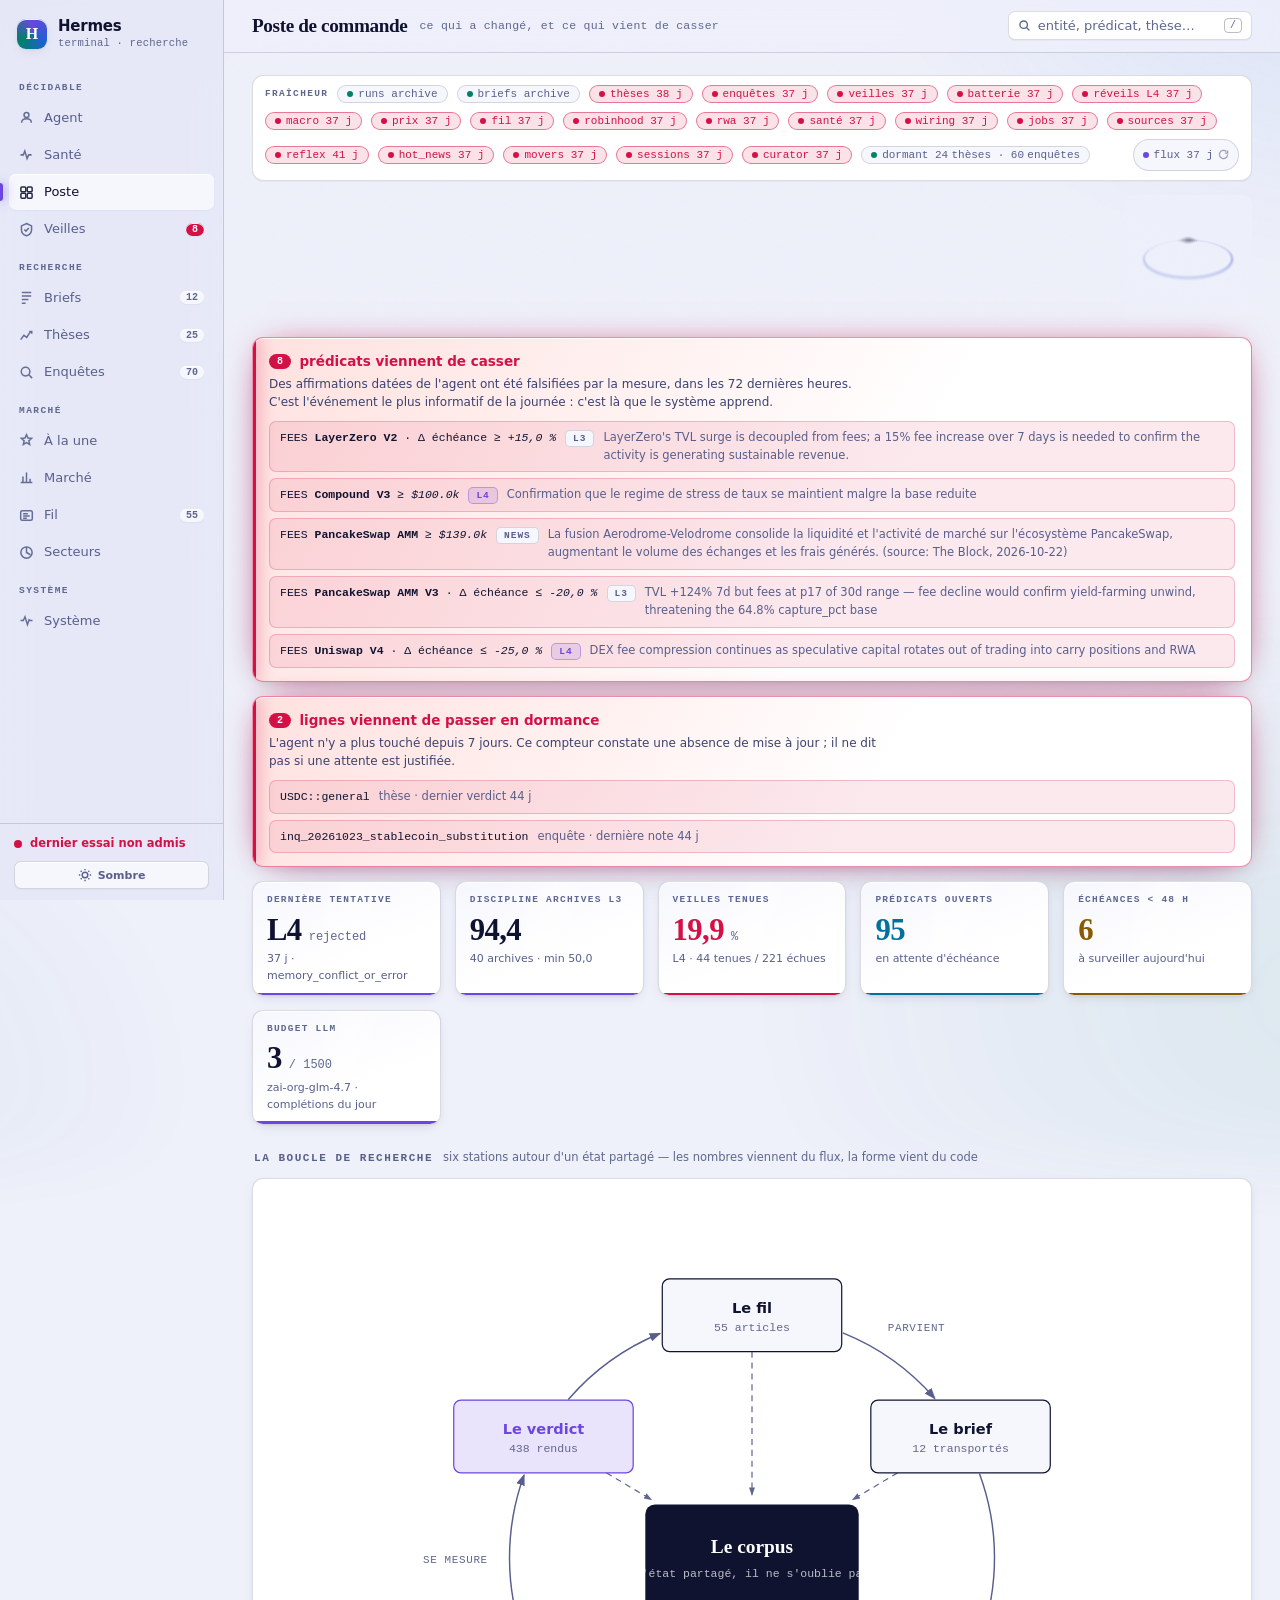
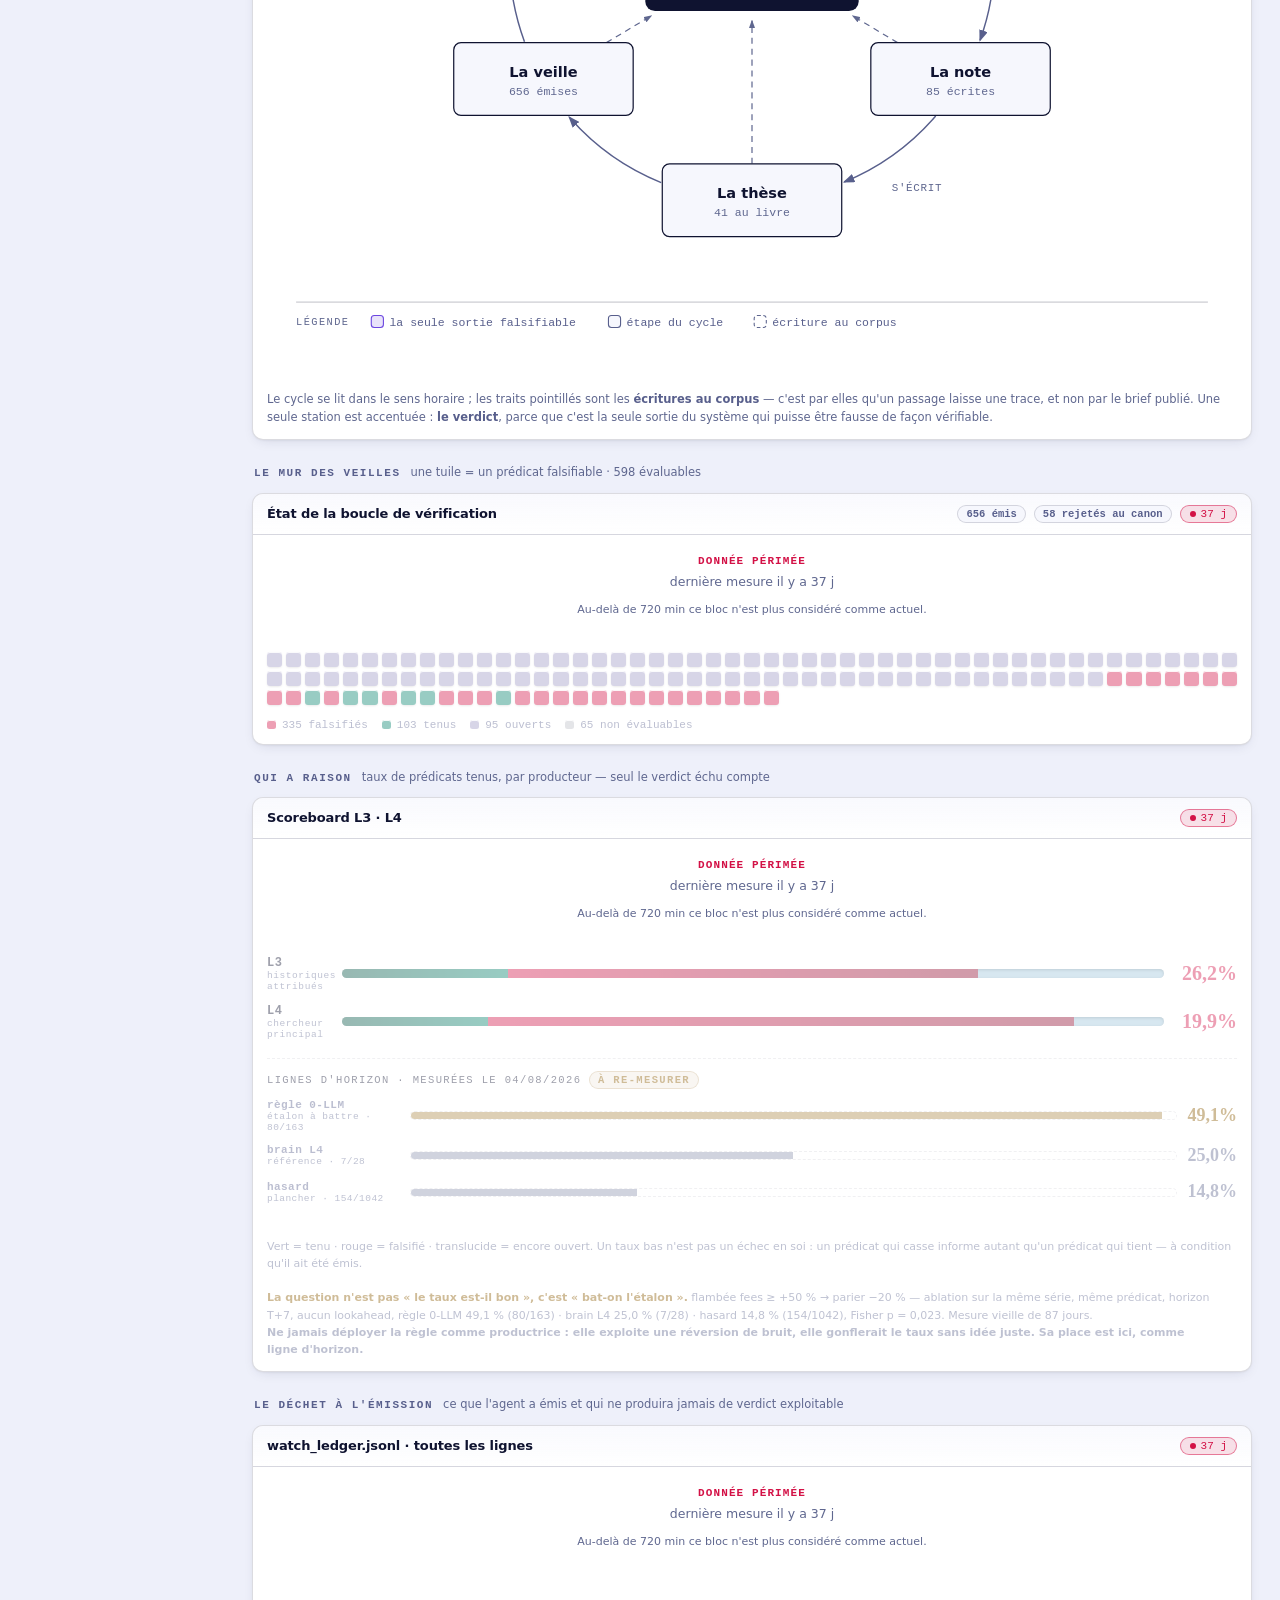
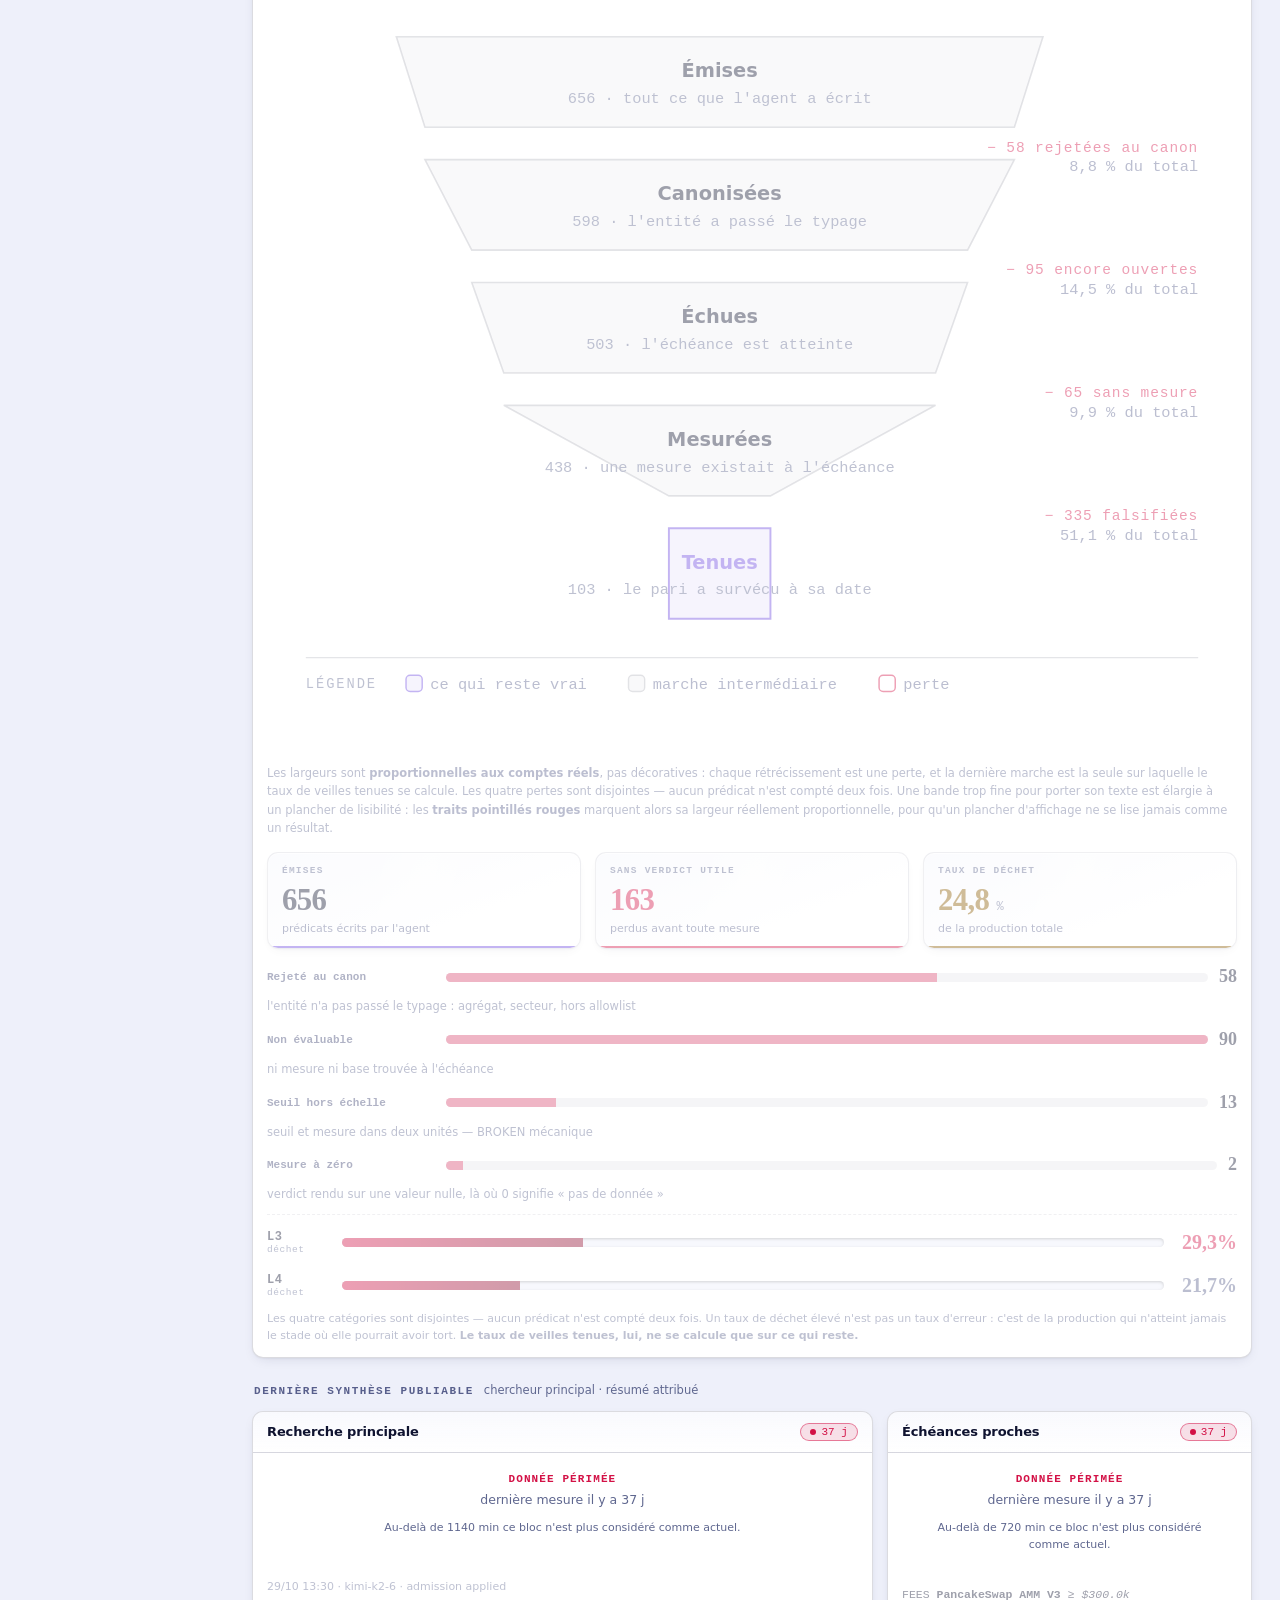
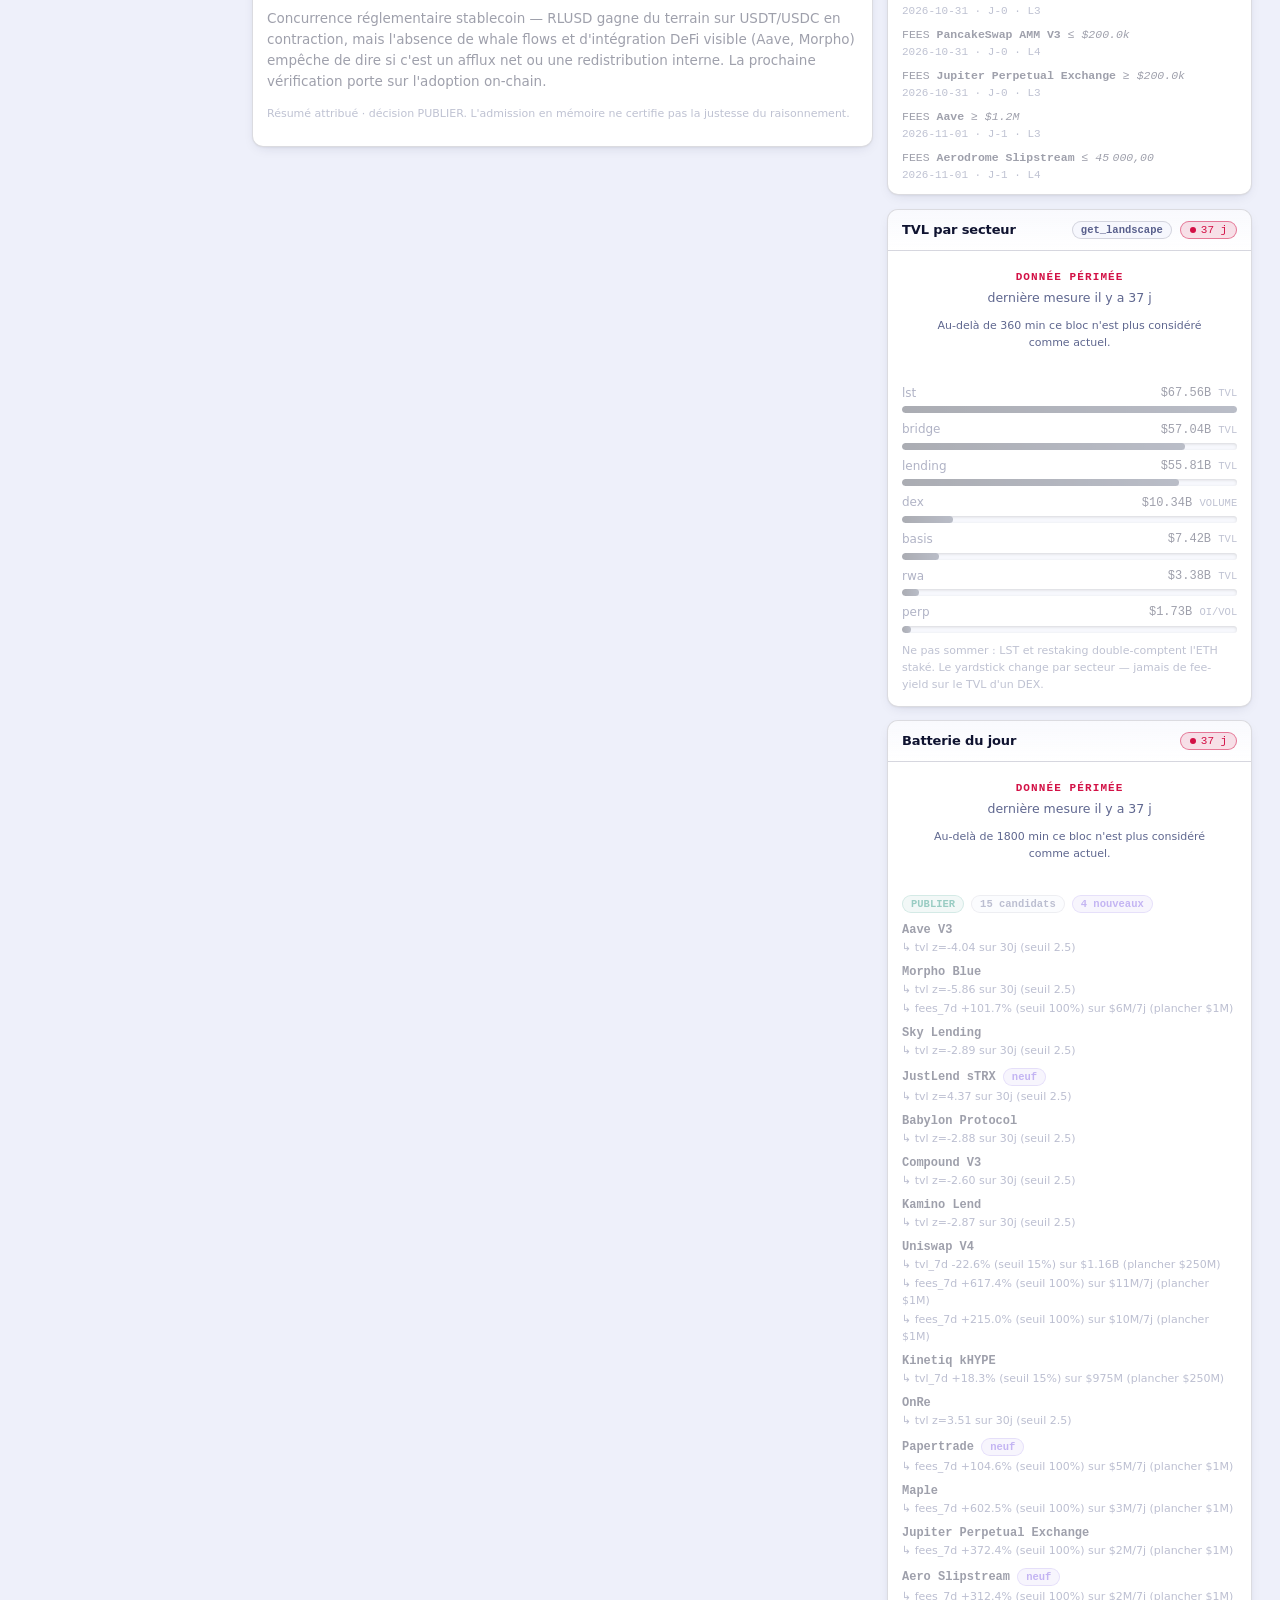
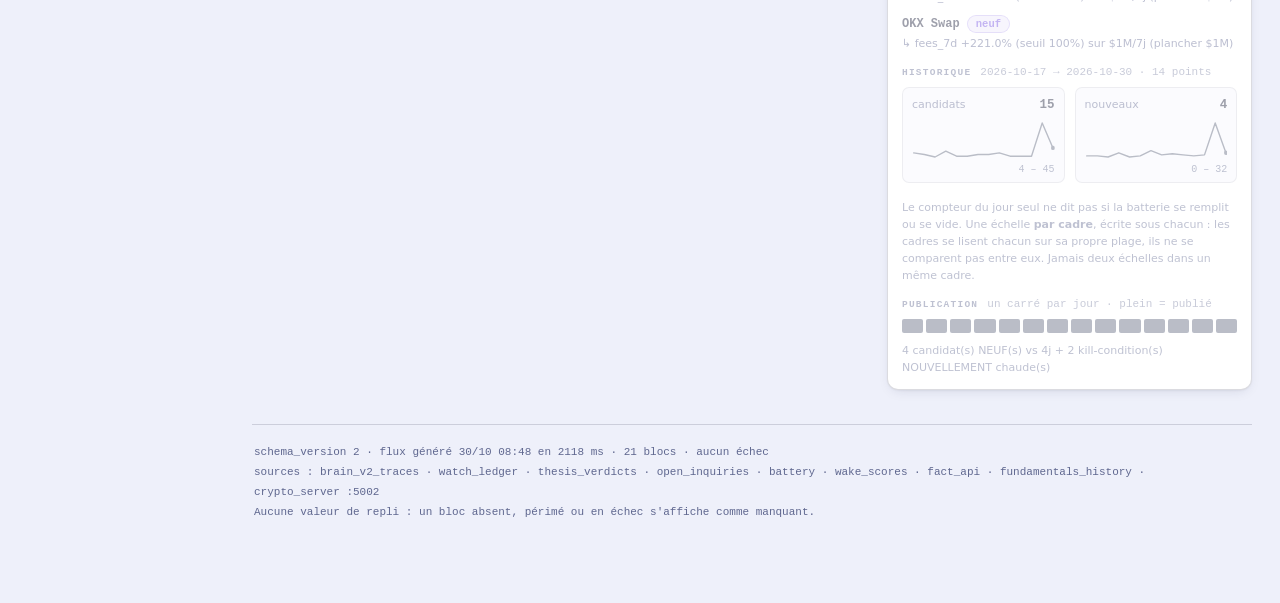
==== commit 52b3c893: "feed: 2026-10-30 08:48 UTC" ====
--- a/index.html
+++ b/index.html
@@ -1,2887 +1,2896 @@
-<!DOCTYPE html>
-<html lang="fr" data-theme="dark">
-<head>
-<meta charset="utf-8">
-<meta name="viewport" content="width=device-width, initial-scale=1, viewport-fit=cover">
-<meta name="color-scheme" content="dark light">
-<meta name="description" content="Hermes — terminal de recherche fondamentale DeFi. Veilles falsifiables, briefs, thèses.">
-<title>Hermes — Terminal de recherche</title>
-<style>
-/* ══════════════════════════════════════════════════════════════════════
-   HERMES TERMINAL v2 · contrat data.json schema_version 2
-   Zéro librairie · zéro CDN · zéro requête réseau à l'exécution.
-   Piles de polices SYSTÈME (aucune webfont distante) — voir §TYPO.
-   ══════════════════════════════════════════════════════════════════════ */
-
-/* ── TOKENS ─────────────────────────────────────────────────────────── */
-:root{
-  color-scheme:dark;
-  /* fond & surfaces — indigo froid, neutres teintés vers l'accent */
-  --bg:#080b16; --bg2:#0b1020;
-  --s1:#101637; --s2:#151d44; --s3:#1c2554;
-  --ink:#e9edfc; --ink2:#b6bfe4; --ink3:#8e98c6; --ink4:#8790bf;
-  --line:color-mix(in oklch, var(--ink) 13%, transparent);
-  --line2:color-mix(in oklch, var(--ink) 24%, transparent);
-  /* ACCENT structurel — jamais sur une donnée */
-  --acc:#a68cff; --acc2:#5c9bff;
-  /* SÉMANTIQUE — distincte de l'accent */
-  --held:#3fe0b0;      /* prédicat tenu */
-  --open:#49c7f0;      /* en cours */
-  --warn:#f5b642;      /* échéance proche */
-  --broken:#ff5d7d;    /* falsifié — le seul pixel chaud de la page */
-  --on-semantic:#05070f;
-  /* MESURE 2026-09-15 (validateur dataviz, OKLCH) — CHOIX ASSUMÉ, PAS UN OUBLI :
-     en mode sombre, held L=0.813 · warn L=0.815 · open L=0.777 sortent par le HAUT
-     de la bande 0.48–0.67 recommandée pour une surface sombre. Le contraste passe
-     partout (held 10.5:1 · broken 6.0:1 · open 3.9:1 sur --s1), donc la lisibilité
-     n'est pas en cause : c'est la LUMINOSITÉ du verdict sur fond nuit qui est
-     voulue. Ne pas « corriger » sans mesurer ce qu'on perd.
-     ⚠️ La paire held↔open est à ΔE 13.3 (sombre) / 10.5 (clair) en vision normale,
-     sous le plancher de 15. Elle ne tient QUE parce qu'un libellé texte l'accompagne
-     partout (.vpill) et que le mur repeint OPEN en color-mix (→ ΔE 18.1, il passe).
-     Toute nouvelle surface qui poserait held et open côte à côte SANS libellé
-     casserait cette garantie. */
-  /* ENCRE DE DONNÉE — une marque dont la couleur ne code RIEN (barre de magnitude,
-     sparkline). Chroma 0.053, sous le plancher catégoriel de 0.10 : elle ne peut
-     pas être lue comme une catégorie, et ne vole ni l'accent ni le sémantique. */
-  --data:#8e97ba;
-  /* élévation : lumière du haut + ombre ambiante longue */
-  --hl:inset 0 1px 0 color-mix(in oklch, #fff 7%, transparent);
-  --e1:var(--hl), 0 1px 2px -1px #00000090;
-  --e2:var(--hl), 0 4px 14px -6px #000000b0, 0 1px 3px -1px #00000080;
-  --e3:var(--hl), 0 18px 44px -22px #000000d0, 0 4px 12px -6px #00000090;
-  --glow:0 0 0 1px color-mix(in oklch, var(--acc) 34%, transparent), 0 6px 26px -10px color-mix(in oklch, var(--acc) 46%, transparent);
-  --aurora:.42; --grain:.032; --sheen:.055;
-  /* TYPO — piles système choisies (caractère, pas défaut) */
-  --serif:ui-serif,"Iowan Old Style","Palatino Linotype",Palatino,"Book Antiqua",Georgia,serif;
-  --sans:"Segoe UI Variable Text",ui-sans-serif,system-ui,-apple-system,"Segoe UI",Roboto,"Helvetica Neue",sans-serif;
-  --mono:ui-monospace,"Cascadia Mono","Cascadia Code","SF Mono","JetBrains Mono",Consolas,"Liberation Mono",monospace;
-  --r1:7px; --r2:11px; --r3:16px;
-  --gap:14px;
-}
-@media (prefers-color-scheme: light){
-  :root{
-    color-scheme:light;
-    --bg:#eef0fa; --bg2:#e5e8f6;
-    --s1:#ffffff; --s2:#f6f7fd; --s3:#eceffb;
-    --ink:#0f1330; --ink2:#3b4270; --ink3:#585f8c; --ink4:#5f678f;
-    --line:color-mix(in oklch, var(--ink) 15%, transparent);
-    --line2:color-mix(in oklch, var(--ink) 28%, transparent);
-    --acc:#6b46e0; --acc2:#1f5fd0;
-    --held:#00816a; --open:#00719b; --warn:#8a5a00; --broken:#d31146;
-    --on-semantic:#ffffff;
-    --data:#545c76;
-    --hl:inset 0 1px 0 color-mix(in oklch, #fff 90%, transparent);
-    --e1:var(--hl), 0 1px 2px -1px #1b204a20;
-    --e2:var(--hl), 0 4px 14px -6px #1b204a2e, 0 1px 3px -1px #1b204a1c;
-    --e3:var(--hl), 0 18px 44px -22px #1b204a40, 0 4px 12px -6px #1b204a24;
-    --aurora:.30; --grain:.022; --sheen:.5;
-  }
-}
-:root[data-theme="dark"]{
-  color-scheme:dark;
-  --bg:#080b16; --bg2:#0b1020; --s1:#101637; --s2:#151d44; --s3:#1c2554;
-  --ink:#e9edfc; --ink2:#b6bfe4; --ink3:#8e98c6; --ink4:#8790bf;
-  --acc:#a68cff; --acc2:#5c9bff;
-  --held:#3fe0b0; --open:#49c7f0; --warn:#f5b642; --broken:#ff5d7d;
-  --on-semantic:#05070f;
-  --data:#8e97ba;
-  --hl:inset 0 1px 0 color-mix(in oklch, #fff 7%, transparent);
-  --e1:var(--hl), 0 1px 2px -1px #00000090;
-  --e2:var(--hl), 0 4px 14px -6px #000000b0, 0 1px 3px -1px #00000080;
-  --e3:var(--hl), 0 18px 44px -22px #000000d0, 0 4px 12px -6px #00000090;
-  --aurora:.42; --grain:.032; --sheen:.055;
-}
-:root[data-theme="light"]{
-  color-scheme:light;
-  --bg:#eef0fa; --bg2:#e5e8f6; --s1:#ffffff; --s2:#f6f7fd; --s3:#eceffb;
-  --ink:#0f1330; --ink2:#3b4270; --ink3:#585f8c; --ink4:#5f678f;
-  --acc:#6b46e0; --acc2:#1f5fd0;
-  --held:#00816a; --open:#00719b; --warn:#8a5a00; --broken:#d31146;
-  --on-semantic:#ffffff;
-  --data:#545c76;
-  --hl:inset 0 1px 0 color-mix(in oklch, #fff 90%, transparent);
-  --e1:var(--hl), 0 1px 2px -1px #1b204a20;
-  --e2:var(--hl), 0 4px 14px -6px #1b204a2e, 0 1px 3px -1px #1b204a1c;
-  --e3:var(--hl), 0 18px 44px -22px #1b204a40, 0 4px 12px -6px #1b204a24;
-  --aurora:.30; --grain:.022; --sheen:.5;
-}
-@property --a{syntax:"<angle>";inherits:false;initial-value:0deg}
-
-/* ── SOCLE ──────────────────────────────────────────────────────────── */
-*{box-sizing:border-box;min-width:0}
-html{-webkit-text-size-adjust:100%}
-body{margin:0;background:var(--bg);color:var(--ink);font-family:var(--sans);
-  font-size:13.5px;line-height:1.55;font-variant-numeric:tabular-nums;
-  -webkit-font-smoothing:antialiased;text-rendering:optimizeLegibility;
-  overflow-x:hidden;display:flex;min-height:100dvh}
-/* aurore froide — profondeur ambiante */
-body::before{content:"";position:fixed;inset:-30%;z-index:0;pointer-events:none;opacity:var(--aurora);
-  background:
-    radial-gradient(38% 40% at 12% 6%, color-mix(in oklch,var(--acc) 42%,transparent), transparent 64%),
-    radial-gradient(44% 44% at 88% 10%, color-mix(in oklch,var(--acc2) 36%,transparent), transparent 64%),
-    radial-gradient(46% 46% at 84% 88%, color-mix(in oklch,var(--held) 26%,transparent), transparent 64%),
-    radial-gradient(36% 38% at 6% 94%, color-mix(in oklch,var(--open) 22%,transparent), transparent 64%);
-  filter:blur(34px) saturate(1.08);animation:drift 48s ease-in-out infinite alternate}
-@keyframes drift{from{transform:translate3d(0,0,0)}to{transform:translate3d(0,-2%,0) scale(1.05)}}
-/* grain — casse le dégradé numérique */
-body::after{content:"";position:fixed;inset:0;z-index:1;pointer-events:none;opacity:var(--grain);
-  background-image:url("data:image/svg+xml,%3Csvg xmlns='http://www.w3.org/2000/svg' width='150' height='150'%3E%3Cfilter id='n'%3E%3CfeTurbulence type='fractalNoise' baseFrequency='0.85' numOctaves='2'/%3E%3C/filter%3E%3Crect width='100%25' height='100%25' filter='url(%23n)'/%3E%3C/svg%3E")}
-a{color:var(--acc2);text-decoration:none}
-a:hover{text-decoration:underline;text-underline-offset:2px}
-:focus-visible{outline:2px solid var(--acc);outline-offset:2px;border-radius:5px}
-::selection{background:color-mix(in oklch,var(--acc) 40%,transparent)}
-::-webkit-scrollbar{width:10px;height:10px}
-::-webkit-scrollbar-thumb{background:var(--line2);border-radius:6px}
-::-webkit-scrollbar-track{background:transparent}
-
-/* ── RAIL ───────────────────────────────────────────────────────────── */
-.rail{width:224px;flex:none;position:sticky;top:0;height:100dvh;z-index:20;
-  background:color-mix(in oklch,var(--bg2) 88%,transparent);backdrop-filter:blur(14px);
-  border-right:1px solid var(--line);display:flex;flex-direction:column}
-.brand{display:flex;align-items:center;gap:11px;padding:17px 17px 13px}
-.brand .mk{width:30px;height:30px;flex:none;border-radius:9px;display:grid;place-items:center;
-  font-family:var(--serif);font-size:16px;font-weight:600;color:var(--on-semantic);
-  background:conic-gradient(from var(--a),var(--acc),var(--acc2),var(--held),var(--acc));
-  animation:spin 14s linear infinite;box-shadow:var(--e2)}
-@keyframes spin{to{--a:360deg}}
-.brand b{font-size:15px;font-weight:650;letter-spacing:-.015em;display:block;line-height:1.2}
-.brand small{display:block;font-size:10.5px;color:var(--ink4);font-family:var(--mono);letter-spacing:.02em}
-.nav{padding:4px 9px;display:flex;flex-direction:column;gap:1px;overflow-y:auto;flex:1}
-.nav .grp{font:600 9.5px/1 var(--mono);letter-spacing:.15em;text-transform:uppercase;
-  color:var(--ink4);padding:15px 10px 6px}
-.nav a{display:flex;align-items:center;gap:10px;padding:8px 10px;border-radius:var(--r1);
-  color:var(--ink3);font-size:13px;font-weight:500;position:relative;text-decoration:none}
-.nav a:hover{background:var(--s1);color:var(--ink)}
-.nav a[aria-current="page"]{background:var(--s2);color:var(--ink);box-shadow:var(--e1)}
-.nav a[aria-current="page"]::before{content:"";position:absolute;left:-9px;top:9px;bottom:9px;width:3px;
-  border-radius:0 3px 3px 0;background:var(--acc);box-shadow:0 0 12px var(--acc)}
-.nav a svg{width:15px;height:15px;flex:none;opacity:.9}
-.nav a .n{margin-left:auto;font:600 10px var(--mono);color:var(--ink4);
-  background:var(--s2);border-radius:9px;padding:1px 6px;box-shadow:var(--e1)}
-.nav a .n.hot{color:var(--on-semantic);background:var(--broken)}
-.railfoot{padding:11px 14px;border-top:1px solid var(--line);display:grid;gap:8px}
-
-/* ── PULSE (état système) ───────────────────────────────────────────── */
-.pulse{display:flex;align-items:center;gap:8px;font-size:11.5px;font-weight:600}
-.pulse i{width:8px;height:8px;border-radius:50%;background:currentColor;flex:none;
-  box-shadow:0 0 0 0 currentColor;animation:beat 2.6s ease-out infinite}
-@keyframes beat{0%{box-shadow:0 0 0 0 color-mix(in oklch,currentColor 60%,transparent)}
-  70%{box-shadow:0 0 0 7px transparent}100%{box-shadow:0 0 0 0 transparent}}
-.pulse.ok{color:var(--held)} .pulse.warn{color:var(--warn)} .pulse.ko{color:var(--broken)}
-
-/* ── BOUTONS UTILITAIRES ────────────────────────────────────────────── */
-.ubtn{display:inline-flex;align-items:center;justify-content:center;gap:6px;
-  background:var(--s2);border:1px solid var(--line);color:var(--ink3);
-  border-radius:var(--r1);padding:6px 9px;font:600 11px var(--sans);cursor:pointer;
-  box-shadow:var(--e1)}
-.ubtn:hover{background:var(--s3);color:var(--ink)}
-.ubtn svg{width:14px;height:14px}
-
-/* ── MAIN ───────────────────────────────────────────────────────────── */
-.main{flex:1;display:flex;flex-direction:column;position:relative;z-index:2}
-.top{position:sticky;top:0;z-index:15;display:flex;align-items:center;gap:12px;
-  padding:11px clamp(14px,2.2vw,28px);border-bottom:1px solid var(--line);
-  background:color-mix(in oklch,var(--bg) 82%,transparent);backdrop-filter:blur(16px) saturate(1.3)}
-.top h1{margin:0;font-family:var(--serif);font-size:clamp(17px,1.5vw,22px);font-weight:600;
-  letter-spacing:-.02em;text-wrap:balance}
-.top .sub{font:11.5px/1 var(--mono);color:var(--ink4);letter-spacing:.02em}
-.tools{margin-left:auto;display:flex;align-items:center;gap:9px}
-.srch{display:flex;align-items:center;gap:7px;background:var(--s1);border:1px solid var(--line);
-  border-radius:var(--r1);padding:0 9px;box-shadow:var(--e1)}
-.srch input{background:none;border:0;outline:none;color:var(--ink);font:13px var(--sans);
-  padding:6px 0;width:clamp(90px,14vw,190px)}
-.srch input::placeholder{color:var(--ink4)}
-.srch kbd{font:10px var(--mono);color:var(--ink4);border:1px solid var(--line2);
-  border-radius:4px;padding:1px 5px}
-.burger{display:none}
-.wrap{padding:clamp(14px,1.8vw,22px) clamp(14px,2.2vw,28px) 80px;
-  max-width:1760px;width:100%;margin:0 auto;flex:1}
-.view{display:none;animation:fade .22s ease both}
-.view.on{display:block}
-@keyframes fade{from{opacity:0;transform:translateY(5px)}to{opacity:1;transform:none}}
-
-/* ── RUBAN DE FRAÎCHEUR ─────────────────────────────────────────────── */
-.ribbon{display:flex;align-items:center;gap:9px;flex-wrap:wrap;padding:9px 12px;
-  background:var(--s1);border:1px solid var(--line);border-radius:var(--r2);
-  box-shadow:var(--e1);margin-bottom:var(--gap)}
-.ribbon .lb{font:600 9.5px/1 var(--mono);letter-spacing:.14em;text-transform:uppercase;color:var(--ink4)}
-.fchip{display:inline-flex;align-items:center;gap:5px;font:11px var(--mono);
-  color:var(--ink3);background:var(--s2);border:1px solid var(--line);
-  border-radius:20px;padding:2px 9px;white-space:nowrap}
-.fchip i{width:6px;height:6px;border-radius:50%;background:var(--held);flex:none}
-.fchip.stale{color:var(--warn);border-color:color-mix(in oklch,var(--warn) 45%,transparent);
-  background:color-mix(in oklch,var(--warn) 12%,transparent)}
-.fchip.stale i{background:var(--warn)}
-.fchip.dead{color:var(--broken);border-color:color-mix(in oklch,var(--broken) 50%,transparent);
-  background:color-mix(in oklch,var(--broken) 12%,transparent)}
-.fchip.dead i{background:var(--broken)}
-/* bouton d'actualisation manuelle */
-button#refresh{font:11px var(--mono);min-height:32px}
-button#refresh:hover{background:var(--s3);color:var(--ink)}
-button#refresh svg{opacity:.6;transition:transform .3s}
-button#refresh:hover svg{opacity:1}
-button#refresh[data-busy] svg{animation:spin 1s linear infinite}
-button#refresh[data-busy] span{opacity:.5}
-button#refresh[data-failed]{color:var(--warn);
-  border-color:color-mix(in oklch,var(--warn) 45%,transparent)}
-@media(max-width:900px){button#refresh{min-height:44px;padding:0 12px}}
-
-/* ── SECTIONS / CARTES ──────────────────────────────────────────────── */
-.sec{display:flex;align-items:baseline;gap:10px;flex-wrap:wrap;margin:24px 2px 11px}
-.sec:first-of-type{margin-top:4px}
-.sec h2{margin:0;font:600 11px/1 var(--mono);letter-spacing:.14em;text-transform:uppercase;color:var(--ink3)}
-.sec p{margin:0;font-size:11.5px;color:var(--ink4);text-wrap:pretty}
-.card{background:var(--s1);border:1px solid var(--line);border-radius:var(--r2);
-  box-shadow:var(--e2);overflow:hidden;container-type:inline-size}
-.card>header{display:flex;align-items:center;gap:9px;flex-wrap:wrap;padding:10px 14px;
-  border-bottom:1px solid var(--line);background:linear-gradient(180deg,
-    color-mix(in oklch,var(--s2) 70%,transparent),transparent)}
-.card>header h3{margin:0;font-size:13px;font-weight:650;letter-spacing:-.01em}
-.card>header .meta{margin-left:auto;display:flex;align-items:center;gap:8px;
-  font:11px var(--mono);color:var(--ink4)}
-.card .bd{padding:13px 14px}
-.card.dim{opacity:.55}
-.grid{display:grid;gap:var(--gap)}
-.g-2{grid-template-columns:repeat(auto-fit,minmax(min(100%,330px),1fr))}
-/* .rowlo (dashboard 2026-09-04) : 2 colonnes DONT LE RATIO vient du choix du job
-   mise-en-page (--c1/--c2, inline), mais SEULEMENT a partir de 640px -- en dessous,
-   1 seule colonne fixe, comme .g-2 le fait deja via auto-fit/minmax. Une classe a
-   part plutot que de toucher .g-2 (utilisee partout ailleurs sur le site). */
-.rowlo{grid-template-columns:1fr}
-@media(min-width:640px){.rowlo{grid-template-columns:var(--c1,1fr) var(--c2,1fr)}}
-.g-main{grid-template-columns:minmax(0,1.7fr) minmax(0,1fr);align-items:start}
-@media(max-width:1080px){.g-main{grid-template-columns:1fr}}
-.stack{display:flex;flex-direction:column;gap:var(--gap)}
-
-/* ── KPI ────────────────────────────────────────────────────────────── */
-.kpis{display:grid;gap:var(--gap);grid-template-columns:repeat(auto-fit,minmax(min(100%,168px),1fr))}
-.kpi{position:relative;background:linear-gradient(160deg,var(--s2),var(--s1) 65%);
-  border:1px solid var(--line);border-radius:var(--r2);padding:12px 14px 11px;
-  box-shadow:var(--e2);overflow:hidden;isolation:isolate}
-/* biseau spéculaire — la lumière glisse sur la carte */
-.kpi::after{content:"";position:absolute;inset:0;z-index:-1;pointer-events:none;
-  background:linear-gradient(105deg,transparent 32%,
-    color-mix(in oklch,#fff calc(var(--sheen)*100%),transparent) 48%,transparent 62%)}
-.kpi .l{font:600 9.5px/1.3 var(--mono);letter-spacing:.13em;text-transform:uppercase;color:var(--ink4)}
-.kpi .v{font-family:var(--serif);font-size:clamp(25px,2.4vw,33px);font-weight:600;
-  line-height:1.08;letter-spacing:-.02em;margin-top:7px;color:var(--ink);
-  font-variant-numeric:tabular-nums;font-optical-sizing:auto}
-.kpi .v small{font-family:var(--mono);font-size:12px;font-weight:500;color:var(--ink4);letter-spacing:0}
-.kpi .d{font-size:11px;color:var(--ink3);margin-top:3px;text-wrap:pretty}
-.kpi .bar{position:absolute;left:0;right:0;bottom:0;height:2.5px;background:var(--acc);
-  transform-origin:0 50%}
-.kpi[data-tone="held"] .bar{background:var(--held)} .kpi[data-tone="held"] .v{color:var(--held)}
-.kpi[data-tone="broken"] .bar{background:var(--broken)} .kpi[data-tone="broken"] .v{color:var(--broken)}
-.kpi[data-tone="warn"] .bar{background:var(--warn)} .kpi[data-tone="warn"] .v{color:var(--warn)}
-.kpi[data-tone="open"] .bar{background:var(--open)} .kpi[data-tone="open"] .v{color:var(--open)}
-
-/* ── ALERTE : un prédicat vient de casser ───────────────────────────── */
-.alert{position:relative;border:1px solid color-mix(in oklch,var(--broken) 46%,transparent);
-  background:linear-gradient(120deg,color-mix(in oklch,var(--broken) 15%,var(--s1)),var(--s1) 62%);
-  border-radius:var(--r2);box-shadow:var(--e3),0 0 34px -16px var(--broken);
-  padding:13px 16px;margin-bottom:var(--gap);overflow:hidden}
-.alert::before{content:"";position:absolute;left:0;top:0;bottom:0;width:3px;background:var(--broken);
-  box-shadow:0 0 16px var(--broken)}
-.alert h3{margin:0 0 3px;font-size:13.5px;font-weight:650;color:var(--broken);
-  display:flex;align-items:center;gap:8px}
-.alert h3 .cnt{font:700 10px var(--mono);background:var(--broken);color:var(--on-semantic);
-  border-radius:20px;padding:2px 8px;letter-spacing:.04em}
-.alert p{margin:0 0 9px;font-size:12px;color:var(--ink2);max-width:80ch;text-wrap:pretty}
-.alert ul{margin:0;padding:0;list-style:none;display:grid;gap:6px}
-.alert li{display:flex;align-items:baseline;gap:9px;flex-wrap:wrap;font-size:12.5px;
-  padding:7px 10px;background:color-mix(in oklch,var(--broken) 9%,transparent);
-  border-radius:var(--r1);border:1px solid color-mix(in oklch,var(--broken) 22%,transparent)}
-.alert li .pred{font-family:var(--mono);font-size:11.5px;color:var(--ink)}
-.alert li .wh{color:var(--ink3);font-size:11.5px;flex:1 1 240px;text-wrap:pretty}
-
-/* ── SPOTLIGHT « à la une » (dashboard, 2026-09-03) : meme langage visuel que
-   .alert (glow, degrade, badge) mais ton --acc (structurel, pas une alarme),
-   et chaque ligne porte SA PROPRE couleur semantique via data-tone, comme .w
-   et .vpill le font deja plus bas -- reutilise le jeton, n'invente rien. --- */
-.spot{position:relative;border:1px solid color-mix(in oklch,var(--acc) 46%,transparent);
-  background:linear-gradient(120deg,color-mix(in oklch,var(--acc) 16%,var(--s1)),var(--s1) 62%);
-  border-radius:var(--r2);box-shadow:var(--e3),0 0 34px -16px var(--acc);
-  padding:13px 16px;margin-bottom:var(--gap);overflow:hidden}
-.spot::before{content:"";position:absolute;left:0;top:0;bottom:0;width:3px;
-  background:linear-gradient(var(--acc),var(--acc2));box-shadow:0 0 16px var(--acc)}
-.spot h3{margin:0 0 3px;font-size:13.5px;font-weight:650;color:var(--acc);
-  display:flex;align-items:center;gap:8px}
-.spot h3 .cnt{font:700 10px var(--mono);background:var(--acc);color:var(--on-semantic);
-  border-radius:20px;padding:2px 8px;letter-spacing:.04em}
-.spot p{margin:0 0 9px;font-size:12px;color:var(--ink2)}
-.spot ul{margin:0;padding:0;list-style:none;display:grid;gap:6px}
-.spot li{--t:var(--ink4);display:flex;align-items:center;gap:10px;flex-wrap:wrap;font-size:12.5px;
-  padding:9px 12px;background:color-mix(in oklch,var(--t) 11%,transparent);
-  border-radius:var(--r1);border:1px solid color-mix(in oklch,var(--t) 30%,transparent)}
-.spot li[data-tone="held"]{--t:var(--held)} .spot li[data-tone="broken"]{--t:var(--broken)}
-.spot li[data-tone="open"]{--t:var(--open)} .spot li[data-tone="warn"]{--t:var(--warn)}
-.spot li .ic{font-size:14px;line-height:1;flex:none}
-.spot li .wh{flex:1 1 240px}
-/* entree en cascade (2026-09-04) : reutilise @keyframes fade deja existante
-   (.view l'utilise pour le fondu de changement d'onglet) -- pas de nouvelle
-   animation, juste un delai croissant par item pour que "a la une" se revele
-   plutot que d'apparaitre en bloc plat. Deja couvert par le garde reduced-
-   motion global (*{animation:none!important}). */
-.spot li{animation:fade .32s ease both}
-.spot li:nth-child(1){animation-delay:.02s} .spot li:nth-child(2){animation-delay:.08s}
-.spot li:nth-child(3){animation-delay:.14s} .spot li:nth-child(4){animation-delay:.2s}
-.spot li:nth-child(5){animation-delay:.26s} .spot li:nth-child(n+6){animation-delay:.3s}
-
-/* ── MUR DES VEILLES (la pièce maîtresse) ───────────────────────────── */
-.wall{display:grid;grid-template-columns:repeat(auto-fill,minmax(15px,1fr));gap:4px;
-  padding:14px;perspective:900px}
-.wall b{aspect-ratio:1;border-radius:3px;display:block;position:relative;cursor:default;
-  background:var(--tile);box-shadow:var(--hl),0 1px 3px -1px #00000070;
-  transition:transform .18s cubic-bezier(.2,.7,.3,1),box-shadow .18s,z-index 0s}
-.wall b[data-v="BROKEN"]{--tile:var(--broken)}
-.wall b[data-v="HELD"]{--tile:var(--held)}
-.wall b[data-v="OPEN"]{--tile:color-mix(in oklch,var(--open) 62%,var(--s1))}
-.wall b[data-v="UNEVALUABLE"]{--tile:var(--line2)}
-.wall b:hover,.wall b:focus-visible{transform:translateZ(26px) scale(1.55);z-index:5;
-  box-shadow:0 12px 30px -8px #000000c0,0 0 0 1.5px var(--tile)}
-.wall-key{display:flex;gap:14px;flex-wrap:wrap;padding:0 14px 13px;font:11px var(--mono);color:var(--ink3)}
-.wall-key span{display:inline-flex;align-items:center;gap:6px}
-.wall-key i{width:9px;height:9px;border-radius:2.5px;box-shadow:var(--hl)}
-
-/* ── SCOREBOARD L3 vs L4 ────────────────────────────────────────────── */
-.score{display:grid;gap:12px;padding:14px}
-.srow{display:grid;grid-template-columns:64px 1fr auto;align-items:center;gap:11px}
-.srow .who{font:700 12px var(--mono);color:var(--ink);letter-spacing:.04em}
-.srow .who small{display:block;font-weight:500;font-size:9.5px;color:var(--ink4);letter-spacing:.06em}
-.srow .track{height:9px;border-radius:6px;overflow:hidden;display:flex;
-  background:var(--s3);box-shadow:inset 0 1px 3px #00000060}
-.srow .track i{display:block;height:100%}
-.srow .track .h{background:linear-gradient(90deg,color-mix(in oklch,var(--held) 72%,#000),var(--held))}
-.srow .track .b{background:linear-gradient(90deg,var(--broken),color-mix(in oklch,var(--broken) 74%,#000))}
-.srow .track .o{background:color-mix(in oklch,var(--open) 34%,transparent)}
-.srow .rate{font-family:var(--serif);font-size:20px;font-weight:600;text-align:right;
-  font-variant-numeric:tabular-nums;min-width:62px}
-
-/* ── VEILLE (carte prédicat) ────────────────────────────────────────── */
-.watches{display:grid;gap:10px;grid-template-columns:repeat(auto-fill,minmax(min(100%,340px),1fr))}
-.w{position:relative;background:var(--s1);border:1px solid var(--line);border-radius:var(--r2);
-  padding:11px 13px 11px 15px;box-shadow:var(--e2);overflow:hidden;
-  transition:transform .2s cubic-bezier(.2,.7,.3,1),box-shadow .2s,border-color .2s}
-.w::before{content:"";position:absolute;left:0;top:0;bottom:0;width:3px;background:var(--tone)}
-.w:hover{transform:perspective(900px) rotateX(1.1deg) translateY(-3px);box-shadow:var(--e3);
-  border-color:color-mix(in oklch,var(--tone) 42%,transparent)}
-.w[data-v="BROKEN"]{--tone:var(--broken)}
-.w[data-v="HELD"]{--tone:var(--held)}
-.w[data-v="OPEN"]{--tone:var(--open)}
-.w[data-v="UNEVALUABLE"]{--tone:var(--ink4)}
-.w[data-v="OPEN"][data-due="soon"]{--tone:var(--warn)}
-/* la pastille de verdict doit pouvoir vivre HORS d'une tuile .w (journal des verdicts) :
-   sans ça, --tone n'est jamais défini et la pastille sort sans couleur. */
-.vpill[data-v="BROKEN"]{--tone:var(--broken)}
-.vpill[data-v="HELD"]{--tone:var(--held)}
-.vpill[data-v="OPEN"]{--tone:var(--open)}
-.vpill[data-v="UNEVALUABLE"]{--tone:var(--ink4)}
-/* dormant : ce que l'agent n'a plus touché depuis 7 j. Lisible, mais visiblement
-   au second plan — jamais confondu avec une lecture d'aujourd'hui. */
-[data-dormant="1"]{opacity:.62}
-[data-dormant="1"]:hover,[data-dormant="1"]:focus-within{opacity:1}
-tr[data-dormant="1"] td{background:color-mix(in oklch,var(--warn) 4%,transparent)}
-.w .wh1{display:flex;align-items:center;gap:8px;flex-wrap:wrap;margin-bottom:7px}
-.vpill{display:inline-flex;align-items:center;gap:5px;font:700 10px var(--mono);letter-spacing:.08em;
-  padding:3px 9px;border-radius:20px;color:var(--on-semantic);background:var(--tone);
-  box-shadow:var(--hl),0 2px 8px -3px var(--tone)}
-.vpill.ghost{background:color-mix(in oklch,var(--tone) 16%,transparent);color:var(--tone);
-  border:1px solid color-mix(in oklch,var(--tone) 42%,transparent);box-shadow:none}
-.srcpill{font:600 9.5px var(--mono);letter-spacing:.1em;padding:2px 7px;border-radius:5px;
-  color:var(--ink3);background:var(--s2);border:1px solid var(--line)}
-.srcpill[data-s="L4"]{color:var(--acc);border-color:color-mix(in oklch,var(--acc) 38%,transparent);
-  background:color-mix(in oklch,var(--acc) 12%,transparent)}
-.w .pred{font-family:var(--mono);font-size:12.5px;color:var(--ink);line-height:1.5;
-  word-break:break-word;margin-bottom:6px}
-.w .pred em{font-style:normal;color:var(--tone);font-weight:600}
-.w .why{font-size:11.5px;color:var(--ink3);text-wrap:pretty;margin-bottom:9px}
-.w .foot{display:flex;align-items:center;gap:9px;flex-wrap:wrap;font:11px var(--mono);color:var(--ink4)}
-.w .dl{flex:1 1 100px;min-width:80px}
-.w .dl .t{height:4px;border-radius:3px;background:var(--s3);overflow:hidden;margin-top:4px;
-  box-shadow:inset 0 1px 2px #00000050}
-.w .dl .t i{display:block;height:100%;background:var(--tone);border-radius:3px}
-
-/* ── BRIEFS ─────────────────────────────────────────────────────────── */
-.brief{border-bottom:1px solid var(--line);padding:14px}
-.brief:last-child{border-bottom:0}
-.brief .m{display:flex;align-items:center;gap:6px;flex-wrap:wrap;margin-bottom:10px}
-.brief .ts{margin-left:auto;font:11px var(--mono);color:var(--ink4);white-space:nowrap}
-.tx{position:relative;max-height:270px;overflow:hidden}
-.tx.open{max-height:none}
-.tx::after{content:"";position:absolute;inset:auto 0 0;height:70px;pointer-events:none;
-  background:linear-gradient(transparent,var(--s1))}
-.tx.open::after,.tx.short::after{display:none}
-.tx h4{font:600 10px/1.4 var(--mono);letter-spacing:.14em;text-transform:uppercase;
-  color:var(--acc);margin:14px 0 5px}
-.tx h4:first-child{margin-top:0}
-.tx p{margin:5px 0;color:var(--ink2);font-size:13px;max-width:88ch;text-wrap:pretty}
-.tx ul{margin:5px 0;padding-left:17px}
-.tx li{color:var(--ink2);font-size:13px;margin:4px 0;text-wrap:pretty}
-.tx b{color:var(--ink);font-weight:650}
-.tx code{font-family:var(--mono);font-size:11.5px;background:var(--s2);padding:1px 5px;
-  border-radius:4px;color:var(--acc)}
-.more{margin-top:9px;font-size:11.5px;color:var(--acc2);cursor:pointer;font-weight:600;
-  background:none;border:0;padding:0;font-family:var(--sans)}
-.more:hover{text-decoration:underline}
-details.dossier{margin-top:10px;border:1px solid var(--line);border-radius:var(--r1);background:var(--s2)}
-details.dossier>summary{cursor:pointer;padding:7px 11px;font:600 10px var(--mono);letter-spacing:.11em;
-  text-transform:uppercase;color:var(--ink3);list-style:none;display:flex;align-items:center;gap:8px}
-details.dossier>summary::-webkit-details-marker{display:none}
-details.dossier>summary::after{content:"▸";margin-left:auto;transition:transform .2s;color:var(--ink4)}
-details.dossier[open]>summary::after{transform:rotate(90deg)}
-details.dossier .dd{padding:0 11px 11px;display:grid;gap:7px;
-  grid-template-columns:repeat(auto-fit,minmax(min(100%,150px),1fr))}
-.kv{font:11px var(--mono);color:var(--ink3)}
-.kv b{display:block;color:var(--ink4);font-weight:600;font-size:9.5px;letter-spacing:.11em;
-  text-transform:uppercase;margin-bottom:2px}
-.kv span{color:var(--ink);font-size:11.5px;word-break:break-word}
-
-/* ── CHIPS ──────────────────────────────────────────────────────────── */
-.chip{display:inline-flex;align-items:center;gap:4px;font:600 10.5px var(--mono);
-  padding:2px 8px;border-radius:20px;color:var(--ink3);background:var(--s2);
-  border:1px solid var(--line);white-space:nowrap}
-.chip.t{color:var(--ink2);font-weight:500}
-.chip.good{color:var(--held);background:color-mix(in oklch,var(--held) 13%,transparent);
-  border-color:color-mix(in oklch,var(--held) 34%,transparent)}
-.chip.bad{color:var(--broken);background:color-mix(in oklch,var(--broken) 13%,transparent);
-  border-color:color-mix(in oklch,var(--broken) 36%,transparent)}
-.chip.warn{color:var(--warn);background:color-mix(in oklch,var(--warn) 13%,transparent);
-  border-color:color-mix(in oklch,var(--warn) 36%,transparent)}
-.chip.info{color:var(--open);background:color-mix(in oklch,var(--open) 12%,transparent);
-  border-color:color-mix(in oklch,var(--open) 32%,transparent)}
-.chip.acc{color:var(--acc);background:color-mix(in oklch,var(--acc) 13%,transparent);
-  border-color:color-mix(in oklch,var(--acc) 34%,transparent)}
-.tier{display:inline-grid;place-items:center;width:20px;height:20px;border-radius:6px;
-  font:700 10.5px var(--mono);color:var(--on-semantic);background:var(--acc);box-shadow:var(--e1)}
-.tier[data-t="S"]{background:var(--held)} .tier[data-t="B"]{background:var(--warn)}
-.tier[data-t="W"]{background:var(--acc2)} .tier[data-t="A"]{background:var(--acc)}
-
-/* ── TABLEAUX (scroll propre, jamais clippés) ───────────────────────── */
-.tw{overflow-x:auto;-webkit-overflow-scrolling:touch}
-table{width:100%;border-collapse:collapse;min-width:560px}
-thead th{font:600 9.5px var(--mono);letter-spacing:.12em;text-transform:uppercase;color:var(--ink4);
-  text-align:left;padding:9px 13px;border-bottom:1px solid var(--line);white-space:nowrap;
-  position:sticky;top:0;background:var(--s1);z-index:1}
-thead th.r{text-align:right}
-tbody td{padding:10px 13px;border-bottom:1px solid var(--line);font-size:12.5px;vertical-align:middle}
-tbody tr:last-child td{border-bottom:0}
-tbody tr:hover{background:var(--s2)}
-td.r{text-align:right;font-family:var(--mono)}
-td.k{font:600 12px var(--mono);color:var(--ink);white-space:nowrap}
-.vtag{font:700 9.5px var(--mono);letter-spacing:.07em;text-transform:uppercase;
-  padding:2px 8px;border-radius:5px;white-space:nowrap}
-.vtag.confirm{color:var(--held);background:color-mix(in oklch,var(--held) 14%,transparent)}
-.vtag.revise{color:var(--warn);background:color-mix(in oklch,var(--warn) 15%,transparent)}
-.vtag.retire{color:var(--ink4);background:var(--s2)}
-
-/* ── BARRES ─────────────────────────────────────────────────────────── */
-.bars{display:grid;gap:7px}
-.bar{display:grid;grid-template-columns:minmax(76px,1.1fr) minmax(0,2.4fr) auto;
-  align-items:center;gap:10px;font-size:12px}
-.bar .n{color:var(--ink2);overflow:hidden;text-overflow:ellipsis;white-space:nowrap}
-.bar .t{height:7px;border-radius:5px;background:var(--s3);overflow:hidden;
-  box-shadow:inset 0 1px 3px #00000055}
-/* La barre de MAGNITUDE porte l'encre de donnée : sa longueur est l'encodage,
-   sa couleur ne code rien. L'accent (--acc/--acc2) est structurel — ligne 26 :
-   « jamais sur une donnée » — et ne revient donc plus ici.
-   Les classes .g/.o/.r restent réservées à un ÉTAT réel (saturation d'un
-   plafond) — jamais à une hausse ou une baisse de marché : le signe vit dans
-   le libellé, et --held veut dire « prédicat tenu », rien d'autre. */
-.bar .t i{display:block;height:100%;border-radius:5px;background:linear-gradient(90deg,
-  color-mix(in oklch,var(--data) 68%,#000),var(--data))}
-.bar .t i.g{background:linear-gradient(90deg,color-mix(in oklch,var(--held) 70%,#000),var(--held))}
-.bar .t i.o{background:linear-gradient(90deg,color-mix(in oklch,var(--warn) 74%,#000),var(--warn))}
-.bar .t i.r{background:linear-gradient(90deg,var(--broken),color-mix(in oklch,var(--broken) 72%,#000))}
-.bar .v{font:12px var(--mono);color:var(--ink);text-align:right;white-space:nowrap}
-.bar .v small{color:var(--ink4);font-size:10.5px}
-/* carte étroite : le libellé passe au-dessus plutôt que d'être tronqué */
-@container (max-width: 400px){
-  .bar{grid-template-columns:1fr auto;grid-template-areas:"n v" "t t";row-gap:4px}
-  .bar .n{grid-area:n;white-space:normal;overflow:visible;text-overflow:clip}
-  .bar .t{grid-area:t} .bar .v{grid-area:v}
-}
-
-/* ── PETITS MULTIPLES : une mesure par cadre, une échelle par cadre ─── */
-.smwrap{margin-top:14px}
-.smh{display:flex;align-items:baseline;gap:9px;flex-wrap:wrap;margin-bottom:9px;
-  font:600 9.5px var(--mono);letter-spacing:.13em;text-transform:uppercase;color:var(--ink4)}
-.smh small{font:11px var(--mono);letter-spacing:0;text-transform:none;color:var(--ink4);opacity:.85}
-.sm{display:grid;gap:10px;grid-template-columns:repeat(auto-fit,minmax(min(100%,146px),1fr))}
-.smp{border:1px solid var(--line);border-radius:var(--r1);padding:8px 9px 7px;background:var(--s2)}
-.smk{display:flex;align-items:baseline;justify-content:space-between;gap:8px;
-  font-size:11px;color:var(--ink3);margin-bottom:5px}
-.smk b{font:650 12.5px var(--mono);color:var(--ink)}
-.smk small{font-size:10px;color:var(--ink4);font-weight:400}
-.smp svg{display:block;width:100%;height:42px}
-.sms{font:10px var(--mono);color:var(--ink4);margin-top:4px;text-align:right}
-.pstrip{display:flex;gap:3px;margin-top:2px}
-.pstrip i{flex:1;height:14px;border-radius:2px;background:var(--line2)}
-.pstrip i[data-on="1"]{background:var(--data)}
-
-/* ── PRIX ───────────────────────────────────────────────────────────── */
-.px{display:grid;gap:1px;background:var(--line);border-radius:var(--r1);overflow:hidden}
-.pxr{display:grid;grid-template-columns:1fr auto auto;align-items:center;gap:10px;
-  padding:8px 12px;background:var(--s1);font-size:12.5px}
-.pxr:hover{background:var(--s2)}
-.pxr .sym{font:650 12px var(--mono);color:var(--ink)}
-.pxr .sym small{display:block;font:400 10.5px var(--sans);color:var(--ink4);letter-spacing:0}
-.pxr .p{font-family:var(--mono);color:var(--ink2);text-align:right}
-/* variation encodée par la FORME autant que par la couleur */
-.pxr .c{display:inline-flex;align-items:center;gap:5px;font:600 11.5px var(--mono);
-  padding:2px 8px;border-radius:5px;min-width:82px;justify-content:flex-end}
-.pxr .c::before{content:"";width:0;height:0;border-inline:4px solid transparent}
-.pxr .c.up{color:var(--held);background:color-mix(in oklch,var(--held) 12%,transparent)}
-.pxr .c.up::before{border-bottom:6px solid var(--held)}
-.pxr .c.dn{color:var(--broken);background:color-mix(in oklch,var(--broken) 12%,transparent)}
-.pxr .c.dn::before{border-top:6px solid var(--broken)}
-.pxr .c.fl{color:var(--ink4)}
-.pxr .c.fl::before{border:0;width:7px;height:2px;background:var(--ink4);border-radius:2px}
-
-/* ── NEWS ───────────────────────────────────────────────────────────── */
-.news{display:grid;gap:1px;background:var(--line)}
-.nw{display:block;padding:11px 14px;background:var(--s1);text-decoration:none;color:inherit;
-  border-left:3px solid transparent;transition:background .15s,border-color .15s}
-.nw:hover{background:var(--s2);border-left-color:var(--acc);text-decoration:none}
-.nw .h{display:flex;align-items:center;gap:8px;flex-wrap:wrap;margin-bottom:4px;
-  font:11px var(--mono);color:var(--ink4)}
-.nw .ti{font-size:13px;font-weight:600;color:var(--ink);line-height:1.4;text-wrap:pretty}
-.nw:hover .ti{color:var(--acc2)}
-.nw .su{font-size:11.5px;color:var(--ink3);margin-top:3px;text-wrap:pretty}
-.sent{font:600 9.5px var(--mono);letter-spacing:.08em;padding:1px 6px;border-radius:4px}
-.sent[data-s="bullish"]{color:var(--held);background:color-mix(in oklch,var(--held) 14%,transparent)}
-.sent[data-s="bearish"]{color:var(--broken);background:color-mix(in oklch,var(--broken) 14%,transparent)}
-.sent[data-s="neutral"]{color:var(--ink4);background:var(--s2)}
-.ext{width:11px;height:11px;opacity:.5;flex:none}
-
-/* ── DIVERS ─────────────────────────────────────────────────────────── */
-.na{color:var(--ink4);font-style:italic;font-family:var(--sans)}
-.missing{padding:20px 14px;text-align:center;color:var(--ink4);font-size:12.5px}
-.missing b{display:block;color:var(--broken);font:600 11px var(--mono);letter-spacing:.1em;
-  text-transform:uppercase;margin-bottom:5px}
-.note{font-size:11px;color:var(--ink4);margin-top:9px;line-height:1.55;text-wrap:pretty}
-.spark{display:block;overflow:visible}
-.empty{padding:22px 14px;text-align:center;color:var(--ink4);font-size:12.5px}
-.filters{display:flex;gap:5px;flex-wrap:wrap}
-.fb{font:600 11px var(--sans);color:var(--ink3);border:1px solid var(--line);border-radius:20px;
-  padding:3px 11px;cursor:pointer;background:var(--s1)}
-.fb:hover{color:var(--ink);background:var(--s2)}
-.fb[aria-pressed="true"]{color:var(--ink);border-color:color-mix(in oklch,var(--acc) 55%,transparent);
-  background:color-mix(in oklch,var(--acc) 15%,transparent)}
-mark{background:color-mix(in oklch,var(--warn) 34%,transparent);color:var(--ink);
-  border-radius:2px;padding:0 2px}
-.foot{margin-top:34px;padding:18px 2px 0;border-top:1px solid var(--line);
-  font:11px/1.8 var(--mono);color:var(--ink4);text-wrap:pretty}
-
-/* ── SCHÉMAS ────────────────────────────────────────────────────────
-   Système de dessin emprunté à diagram-design (cathrynlavery), re-skinné
-   sur les jetons du terminal. Les rôles typographiques du système (nom de
-   nœud en sans, sous-titre technique en mono, étiquette d'arête en mono)
-   sont tenus — avec les piles SYSTÈME, car la page n'a le droit d'émettre
-   AUCUNE requête réseau, donc aucune webfont. */
-.dgm{position:relative;overflow-x:auto;-webkit-overflow-scrolling:touch;padding:2px 0}
-.dgm svg{display:block;width:100%;height:auto;min-width:var(--dgm-min,0)}
-/* Gamme typographique relevée par rapport au système d'origine : sur un
-   téléphone le schéma s'affiche à l'échelle 1 (voir --dgm-min), donc un
-   sous-titre à 9 px se lirait à 9 px — sous le plancher du terminal, qui
-   ne descend nulle part en dessous de 9,5 px de mono. Le pas de 4 px de
-   la grille porte sur la GÉOMÉTRIE, pas sur la taille du texte. */
-.dgm .n-name{font:600 12px var(--sans);fill:var(--ink)}
-.dgm .n-sub{font:9.5px var(--mono);fill:var(--ink4)}
-.dgm .n-tag{font:8.5px var(--mono);letter-spacing:.08em}
-.dgm .a-lbl{font:9px var(--mono);fill:var(--ink4);letter-spacing:.06em}
-.dgm .a-num{font:600 9.5px var(--mono);fill:var(--ink2)}
-.dgm .eyebrow{font:8.5px var(--mono);fill:var(--ink4);letter-spacing:.14em}
-.dgm .lg{font:9.5px var(--mono);fill:var(--ink3)}
-.dgm .big{font:600 13px var(--serif);fill:var(--ink)}
-/* L'invite de défilement n'est PAS supposée : elle n'apparaît que si le
-   schéma déborde réellement de son conteneur (mesuré après rendu). */
-.dgm-hint{display:none;margin:2px 0 0;font:9.5px var(--mono);letter-spacing:.1em;
-  text-transform:uppercase;color:var(--ink4)}
-.dgm[data-scroll="1"] .dgm-hint{display:block}
-.dgm-note{font-size:11.5px;color:var(--ink4);margin:8px 0 0;text-wrap:pretty;line-height:1.6}
-.dgm-note b{color:var(--ink3)}
-
-/* ── REVEAL au scroll (patron figé toolkit) ─────────────────────────── */
-@keyframes rv{from{opacity:0;transform:translateY(14px)}to{opacity:1;transform:none}}
-.rv{animation:rv linear both;animation-timeline:view();animation-range:entry 0% cover 18%}
-@supports not (animation-timeline: view()){.rv{opacity:1;transform:none;animation:none}}
-
-/* ── MOBILE ─────────────────────────────────────────────────────────── */
-@media(max-width:900px){
-  body{flex-direction:column}
-  /* une SEULE barre collée : la nav. Le header défile (rend 50 px = 6% d'écran) */
-  .rail{position:sticky;top:0;width:100%;height:auto;flex-direction:row;align-items:center;
-    border-right:0;border-bottom:1px solid var(--line);gap:0;
-    padding:env(safe-area-inset-top) 4px 0 0;
-    background:color-mix(in oklch,var(--bg2) 94%,transparent);backdrop-filter:blur(10px)}
-  .brand{padding:0 8px 0 11px;flex:none}
-  .brand .txt{display:none}
-  .brand .mk{width:26px;height:26px;font-size:14px}
-  .nav{flex-direction:row;overflow-x:auto;overflow-y:hidden;padding:0 2px;gap:2px;
-    scrollbar-width:none;flex:1;-webkit-overflow-scrolling:touch;
-    scroll-snap-type:x proximity;scroll-padding-inline:12px}
-  .nav::-webkit-scrollbar{display:none}
-  .nav .grp{display:none}
-  /* flex:none — sans ça les onglets sont écrasés à 22 px et la barre ne défile jamais */
-  .nav a{flex:none;white-space:nowrap;padding:0 12px;font-size:13px;min-height:44px;
-    border-radius:0;scroll-snap-align:center}
-  .nav a[aria-current="page"]{background:transparent;box-shadow:none;color:var(--ink)}
-  .nav a[aria-current="page"]::before{left:6px;right:6px;top:auto;bottom:0;width:auto;height:2.5px;
-    border-radius:3px 3px 0 0}
-  .nav a .n{margin-left:6px}
-  .railfoot{border-top:0;border-left:1px solid var(--line);padding:0 2px 0 6px;flex:none;
-    grid-auto-flow:column;align-items:center;gap:2px}
-  .railfoot .pulse{padding:0 4px}
-  .railfoot .pulse span{display:none}
-  .ubtn{min-height:44px;min-width:44px;padding:0 10px;background:none;border:0;box-shadow:none}
-  .ubtn span{display:none}
-  .top{position:static;padding:11px 13px 9px;background:none;backdrop-filter:none;
-    border-bottom:0;gap:10px}
-  .top .sub{display:none}
-  /* 46px : les 2px de bordure retirés, le champ lui-même atteint 44px */
-  .srch{flex:1;min-height:46px}
-  .srch input{width:100%;align-self:stretch;padding:0;font-size:16px}
-  /* respiration sous la barre d'accueil iOS */
-  .wrap{padding:11px 13px calc(84px + env(safe-area-inset-bottom))}
-  /* tuiles du mur tapables au doigt (13 px → 28 px) */
-  .wall{grid-template-columns:repeat(auto-fill,minmax(28px,1fr));gap:5px;padding:12px}
-  .wall b{border-radius:4px}
-  /* les commandes secondaires passent aussi à 44 px */
-  .fb{min-height:44px;padding:0 15px;display:inline-flex;align-items:center}
-  .more{min-height:44px;display:flex;align-items:center}
-  details.dossier>summary{min-height:44px}
-  .sec{margin:22px 2px 10px}
-}
-@media(max-width:520px){
-  .kpis{grid-template-columns:repeat(2,1fr)}
-  .kpi .v{font-size:23px}
-  .top h1{font-size:16px}
-}
-/* verre : dégrader proprement quand l'OS le demande */
-@media (prefers-reduced-transparency: reduce){
-  .rail,.top{backdrop-filter:none;-webkit-backdrop-filter:none;background:var(--bg2)}
-  body::before{display:none}
-}
-/* ── BULLE D'INFO — équivalent tactile du survol ────────────────────── */
-#tip{position:fixed;left:12px;right:12px;bottom:calc(12px + env(safe-area-inset-bottom));
-  z-index:60;background:var(--s2);border:1px solid var(--line2);border-radius:var(--r2);
-  box-shadow:var(--e3);padding:11px 52px 11px 14px;font:12.5px/1.5 var(--sans);color:var(--ink);
-  max-width:640px;margin:0 auto;opacity:0;transform:translateY(10px);pointer-events:none;
-  transition:opacity .18s,transform .18s}
-#tip[data-on]{opacity:1;transform:none;pointer-events:auto}
-#tip b{display:block;font:600 9.5px var(--mono);letter-spacing:.13em;text-transform:uppercase;
-  color:var(--ink4);margin-bottom:3px}
-#tip button{position:absolute;top:50%;right:4px;transform:translateY(-50%);
-  width:44px;height:44px;border:0;background:none;
-  color:var(--ink3);font-size:17px;cursor:pointer;border-radius:10px;line-height:1}
-#tip button:hover{background:var(--s3);color:var(--ink)}
-@media (prefers-reduced-motion: reduce){#tip{transition:none}}
-@media (prefers-reduced-motion: reduce){
-  *,*::before,*::after{animation:none!important;transition:none!important}
-  .view{animation:none}
-}
-@media print{.rail,.top,.foot{display:none}.view{display:block!important}}
-
-/* --- motifs ambiants (s56b) : dessin canvas temps reel -------------------
-   Ornement, jamais de la donnee. Le canvas lit les jetons CSS, donc il vit
-   dans les deux themes — aucune regle ne le masque. */
-.motifbar{display:flex;justify-content:flex-end;margin:0 0 var(--gap);line-height:0}
-.motif{width:128px;height:128px;border-radius:var(--r2);display:block;
-  opacity:.95;pointer-events:none;-webkit-user-select:none;user-select:none}
-@media (max-width:900px){.motif{width:82px;height:82px}}
-</style>
-</head>
-<body>
-
-<aside class="rail">
-  <div class="brand">
-    <span class="mk" aria-hidden="true">H</span>
-    <span class="txt"><b>Hermes</b><small>terminal · recherche</small></span>
-  </div>
-  <nav class="nav" id="nav" aria-label="Vues du terminal">
-    <span class="grp">Décidable</span>
-    <a href="#agent" data-v="agent"><svg viewBox="0 0 16 16" fill="none" stroke="currentColor" stroke-width="1.6" aria-hidden="true"><circle cx="8" cy="5.4" r="2.6"/><path d="M2.8 13.6c0-2.6 2.3-4.2 5.2-4.2s5.2 1.6 5.2 4.2"/></svg>Agent</a>
-    <a href="#sante" data-v="sante"><svg viewBox="0 0 16 16" fill="none" stroke="currentColor" stroke-width="1.6" aria-hidden="true"><path d="M1.6 8.4h3l1.6-4 2.4 8 1.7-4h3.1"/></svg>Santé</a>
-    <a href="#poste" data-v="poste"><svg viewBox="0 0 16 16" fill="none" stroke="currentColor" stroke-width="1.6" aria-hidden="true"><rect x="2" y="2" width="5.2" height="5.2" rx="1.2"/><rect x="8.8" y="2" width="5.2" height="5.2" rx="1.2"/><rect x="2" y="8.8" width="5.2" height="5.2" rx="1.2"/><rect x="8.8" y="8.8" width="5.2" height="5.2" rx="1.2"/></svg>Poste</a>
-    <a href="#veilles" data-v="veilles"><svg viewBox="0 0 16 16" fill="none" stroke="currentColor" stroke-width="1.6" aria-hidden="true"><path d="M8 1.6l5.4 2.6v4c0 3.2-2.3 5.6-5.4 6.4-3.1-.8-5.4-3.2-5.4-6.4v-4z"/><path d="M5.7 8.1l1.6 1.6 3.2-3.4"/></svg>Veilles<span class="n" id="n-w"></span></a>
-    <span class="grp">Recherche</span>
-    <a href="#briefs" data-v="briefs"><svg viewBox="0 0 16 16" fill="none" stroke="currentColor" stroke-width="1.6" aria-hidden="true"><path d="M3 2.6h10M3 6.4h10M3 10.2h7M3 14h4"/></svg>Briefs<span class="n" id="n-b"></span></a>
-    <a href="#theses" data-v="theses"><svg viewBox="0 0 16 16" fill="none" stroke="currentColor" stroke-width="1.6" aria-hidden="true"><path d="M1.8 12.4l3.4-4.6 3 2.2 4.2-6.4"/><path d="M11 3.6h2.6v2.6"/></svg>Thèses<span class="n" id="n-t"></span></a>
-    <a href="#enquetes" data-v="enquetes"><svg viewBox="0 0 16 16" fill="none" stroke="currentColor" stroke-width="1.6" aria-hidden="true"><circle cx="7" cy="7" r="4.6"/><path d="M10.4 10.4L14 14"/></svg>Enquêtes<span class="n" id="n-i"></span></a>
-    <span class="grp">Marché</span>
-    <a href="#alaune" data-v="alaune"><svg viewBox="0 0 16 16" fill="none" stroke="currentColor" stroke-width="1.6" aria-hidden="true"><path d="M8 1.8l1.6 3.6 3.8.4-2.9 2.6.9 3.8L8 10.2l-3.4 2 .9-3.8-2.9-2.6 3.8-.4z"/></svg>À la une</a>
-    <a href="#marche" data-v="marche"><svg viewBox="0 0 16 16" fill="none" stroke="currentColor" stroke-width="1.6" aria-hidden="true"><path d="M1.8 13.4h12.4M4.2 13.4V7M8 13.4V2.6M11.8 13.4V9.4"/></svg>Marché</a>
-    <a href="#news" data-v="news"><svg viewBox="0 0 16 16" fill="none" stroke="currentColor" stroke-width="1.6" aria-hidden="true"><rect x="1.8" y="3" width="12.4" height="10" rx="1.6"/><path d="M4.4 6h5M4.4 8.6h7M4.4 11h4"/></svg>Fil<span class="n" id="n-n"></span></a>
-    <a href="#secteurs" data-v="secteurs"><svg viewBox="0 0 16 16" fill="none" stroke="currentColor" stroke-width="1.6" aria-hidden="true"><circle cx="8" cy="8" r="6"/><path d="M8 2v6l4.2 2.4"/></svg>Secteurs</a>
-    <span class="grp">Système</span>
-    <a href="#systeme" data-v="systeme"><svg viewBox="0 0 16 16" fill="none" stroke="currentColor" stroke-width="1.6" aria-hidden="true"><path d="M1.6 8h3l1.8-4 2.6 8.4 1.8-5.2 1 .8h2.6"/></svg>Système</a>
-  </nav>
-  <div class="railfoot">
-    <div class="pulse ok" id="pulse"><i></i><span id="pulse-t">—</span></div>
-    <button class="ubtn" id="theme" type="button" aria-label="Basculer le thème">
-      <svg viewBox="0 0 16 16" fill="none" stroke="currentColor" stroke-width="1.6" aria-hidden="true"><circle cx="8" cy="8" r="3.2"/><path d="M8 1v1.6M8 13.4V15M15 8h-1.6M2.6 8H1M12.9 3.1l-1.1 1.1M4.2 11.8l-1.1 1.1M12.9 12.9l-1.1-1.1M4.2 4.2L3.1 3.1"/></svg>
-      <span id="theme-t">Clair</span>
-    </button>
-  </div>
-</aside>
-
-<main class="main">
-  <header class="top">
-    <h1 id="vtitle">Poste de commande</h1>
-    <span class="sub" id="vsub"></span>
-    <div class="tools">
-      <label class="srch"><svg width="13" height="13" viewBox="0 0 16 16" fill="none" stroke="currentColor" stroke-width="1.7" style="color:var(--ink4)" aria-hidden="true"><circle cx="7" cy="7" r="4.6"/><path d="M10.4 10.4L14 14"/></svg>
-        <input id="q" type="search" placeholder="entité, prédicat, thèse…" aria-label="Filtrer"><kbd>/</kbd></label>
-    </div>
-  </header>
-
-  <div class="wrap">
-    <div id="ribbon" role="status" aria-live="polite"></div>
-    <div id="views"></div>
-    <div class="foot" id="foot"></div>
-  </div>
-</main>
-
-<!-- Équivalent tactile du survol : sur iPhone il n'y a pas de :hover, donc tout
-     élément porteur d'un title[] doit rester atteignable au tap. -->
-<div id="tip" role="status" aria-live="polite"></div>
-
-<script>
-"use strict";
-/* ══════════════════════════════════════════════════════════════════════
-   Contrat : data.json schema_version 2
-   blocks.<nom> = {as_of, src, stale_min, err, v}
-   Règle absolue : aucune valeur inventée. err|null|undefined ⇒ « manquant ».
-   ══════════════════════════════════════════════════════════════════════ */
-const $=s=>document.getElementById(s);
-const esc=s=>String(s??"").replace(/[&<>"']/g,c=>({"&":"&amp;","<":"&lt;",">":"&gt;",'"':"&quot;","'":"&#39;"}[c]));
-const has=v=>v!==null&&v!==undefined&&v!=="";
-const NA='<span class="na" title="donnée absente du flux">—</span>';
-
-/* ── formatteurs ──────────────────────────────────────────────────── */
-const nf=(v,d=2)=>has(v)&&isFinite(v)?Number(v).toLocaleString("fr-FR",{minimumFractionDigits:d,maximumFractionDigits:d}):null;
-function usd(v){
-  if(!has(v)||!isFinite(v))return null;
-  const a=Math.abs(v);
-  if(a>=1e9)return "$"+(v/1e9).toFixed(2)+"B";
-  if(a>=1e6)return "$"+(v/1e6).toFixed(1)+"M";
-  if(a>=1e3)return "$"+(v/1e3).toFixed(1)+"k";
-  return "$"+(+v).toFixed(2);
-}
-function price(v){
-  if(!has(v)||!isFinite(v))return null;
-  const a=Math.abs(v);
-  return "$"+Number(v).toLocaleString("fr-FR",{minimumFractionDigits:a<1?4:2,maximumFractionDigits:a<1?4:2});
-}
-function ago(iso){
-  if(!has(iso))return null;
-  const t=new Date(iso).getTime(); if(isNaN(t))return null;
-  const s=(Date.now()-t)/1000;
-  if(s<0){const f=-s;return "dans "+(f<3600?Math.round(f/60)+" min":f<86400?Math.round(f/3600)+" h":Math.round(f/86400)+" j");}
-  if(s<90)return "à l'instant";
-  if(s<3600)return Math.round(s/60)+" min";
-  if(s<86400)return Math.round(s/3600)+" h";
-  return Math.round(s/86400)+" j";
-}
-const minAgo=iso=>{const t=new Date(iso).getTime();return isNaN(t)?Infinity:(Date.now()-t)/60000;};
-/* ── DEPUIS VOTRE DERNIÈRE CONSULTATION ─────────────────────────────────
-   Piège : le terminal se re-télécharge tout seul toutes les 5 min tant qu'il est
-   visible. Un marqueur piloté par le FETCH remettrait le compteur à zéro pendant
-   qu'un téléphone déverrouillé dort dans une poche — il marquerait « lu » ce que
-   personne n'a regardé. Le repère n'avance donc qu'à une consultation DÉLIBÉRÉE :
-   un chargement de page, ou un retour au premier plan après plus de 30 min.
-   Une seule valeur en mémoire locale ; tous les compteurs viennent d'horodatages
-   déjà transportés. Aucune donnée nouvelle, aucun suivi. */
-const SEEN_KEY="hermes_seen",SEEN_GAP=30*60000;
-let SEEN=(()=>{try{return +(localStorage.getItem(SEEN_KEY)||0)||0;}catch(e){return 0;}})();
-let HIDDEN_AT=0;
-function touchSeen(){try{localStorage.setItem(SEEN_KEY,String(Date.now()));}catch(e){}}
-touchSeen();
-const ms=iso=>{const t=Date.parse(iso);return isNaN(t)?0:t;};
-function sinceLast(D){
-  if(!SEEN)return null;                       // première visite : rien à comparer
-  const B=D.blocks||{},W=(B.watches&&B.watches.v)||{},items=W.items||[];
-  const n={
-    briefs:((B.briefs&&B.briefs.v)||[]).filter(b=>ms(b.ts)>SEEN).length,
-    verdicts:items.filter(w=>w.decided&&ms(w.decided)>SEEN).length,
-    veilles:items.filter(w=>w.seen&&ms(w.seen)>SEEN).length,
-    theses:(((B.theses&&B.theses.v)||{}).items||[]).filter(t=>ms(t.ts)>SEEN).length,
-    reveils:((B.wakes&&B.wakes.v)||[]).filter(w=>ms(w.ts)>SEEN).length};
-  const tot=Object.values(n).reduce((a,b)=>a+b,0);
-  return {n,tot,ago:ago(new Date(SEEN).toISOString())};
-}
-
-/* une DATE nue ("2026-08-04") : pas d'heure inventée, pas de bascule de fuseau */
-function jour(d){
-  if(!has(d))return "—";
-  const t=new Date(String(d).slice(0,10)+"T12:00:00Z");
-  return isNaN(t)?String(d):t.toLocaleDateString("fr-FR",{day:"2-digit",month:"2-digit",year:"numeric"});
-}
-function stamp(iso){
-  if(!has(iso))return "—";
-  const d=new Date(iso); if(isNaN(d))return String(iso);
-  return d.toLocaleString("fr-FR",{day:"2-digit",month:"2-digit",hour:"2-digit",minute:"2-digit"});
-}
-/* markdown minimal — titres, listes, gras, code */
-function md(t){
-  let h="",ul=false;
-  const inl=s=>esc(s).replace(/\*\*(.+?)\*\*/g,"<b>$1</b>").replace(/`([^`]+)`/g,"<code>$1</code>");
-  for(const raw of String(t||"").split("\n")){
-    const l=raw.replace(/\s+$/,"");
-    if(/^#{1,4}\s/.test(l)){if(ul){h+="</ul>";ul=false;}h+="<h4>"+esc(l.replace(/^#{1,4}\s/,""))+"</h4>";}
-    else if(/^\s*[*-]\s+/.test(l)){if(!ul){h+="<ul>";ul=true;}h+="<li>"+inl(l.replace(/^\s*[*-]\s+/,""))+"</li>";}
-    else if(l.trim()){if(ul){h+="</ul>";ul=false;}h+="<p>"+inl(l)+"</p>";}
-  }
-  if(ul)h+="</ul>";
-  return h||'<p class="na">brief vide</p>';
-}
-/* sparkline : aire + ligne + point terminal marqué.
-   `dom`=[lo,hi] FIXE l'échelle. Sans dom, l'échelle est LOCALE à la série — ce qui
-   rend deux sparklines voisines NON comparables alors qu'elles en ont l'air. Une
-   colonne entière de sparklines doit donc passer un domaine commun ; à défaut,
-   l'échelle réellement employée est écrite dans l'étiquette accessible.
-   Elle n'est plus aria-hidden : elle portait une information que rien d'autre ne
-   portait, donc la masquer au lecteur d'écran, c'était la supprimer. */
-function spark(vals,w=118,h=30,tone="var(--data)",dom){
-  const pts=(vals||[]).filter(v=>has(v)&&isFinite(v));
-  if(pts.length<2)return '<span class="na" style="font-size:11px">n='+pts.length+"</span>";
-  const amn=Math.min(...pts),amx=Math.max(...pts);
-  const mn=dom?dom[0]:amn,mx=dom?dom[1]:amx,sp=(mx-mn)||1;
-  const cl=v=>Math.min(mx,Math.max(mn,v));
-  const X=i=>3+i*(w-6)/(pts.length-1), Y=v=>h-4-((cl(v)-mn)/sp)*(h-9);
-  const d=pts.map((v,i)=>(i?"L":"M")+X(i).toFixed(1)+" "+Y(v).toFixed(1)).join(" ");
-  const uid="g"+Math.random().toString(36).slice(2,8);
-  const alb=pts.length+" points, de "+nf(pts[0],2)+" à "+nf(pts[pts.length-1],2)
-    +(dom?", échelle fixe "+nf(mn,2)+"–"+nf(mx,2):", échelle locale "+nf(amn,2)+"–"+nf(amx,2));
-  return `<svg class="spark" width="${w}" height="${h}" viewBox="0 0 ${w} ${h}" role="img" aria-label="${esc(alb)}">
-    <defs><linearGradient id="${uid}" x1="0" x2="0" y1="0" y2="1">
-      <stop offset="0" stop-color="${tone}" stop-opacity=".34"/><stop offset="1" stop-color="${tone}" stop-opacity="0"/>
-    </linearGradient></defs>
-    <path d="${d} L${X(pts.length-1).toFixed(1)} ${h} L${X(0).toFixed(1)} ${h} Z" fill="url(#${uid})"/>
-    <path d="${d}" fill="none" stroke="${tone}" stroke-width="1.5" stroke-linejoin="round"
-      stroke-linecap="round" vector-effect="non-scaling-stroke"/>
-    <circle cx="${X(pts.length-1).toFixed(1)}" cy="${Y(pts[pts.length-1]).toFixed(1)}" r="2.6" fill="${tone}"/>
-  </svg>`;
-}
-function bars(rows){
-  if(!rows||!rows.length)return '<div class="empty">aucune donnée</div>';
-  const mx=Math.max(...rows.map(r=>Math.abs(r.v)||0))||1;
-  return '<div class="bars">'+rows.map(r=>`<div class="bar"><span class="n" title="${esc(r.n)}">${esc(r.n)}</span>
-    <span class="t"><i class="${r.c||""}" style="width:${Math.max(2,Math.min(100,Math.abs(r.v)/mx*100)).toFixed(1)}%"></i></span>
-    <span class="v">${r.lbl}</span></div>`).join("")+"</div>";
-}
-/* La légende d'échelle d'une sparkline AUTO-échelonnée : sans elle, la forme est
-   lisible et la grandeur ne l'est pas. Obligatoire dès qu'on ne passe pas de `dom`. */
-function sparkCap(vals,unit){
-  const p=(vals||[]).filter(v=>has(v)&&isFinite(v));
-  if(p.length<2)return "";
-  return `<div class="sms" style="text-align:left;margin-top:5px">échelle locale ${nf(Math.min(...p),2)} – ${nf(Math.max(...p),2)}${unit?" "+esc(unit):""} · ${p.length} points</div>`;
-}
-/* ── PETITS MULTIPLES ─────────────────────────────────────────────────
-   Plusieurs mesures d'ordres de grandeur différents sur le MÊME axe du temps.
-   JAMAIS deux échelles y dans un même cadre : le croisement de deux courbes
-   à échelles différentes fait dire au dessin une chose qui n'existe pas.
-   Donc : un cadre par mesure, chacun sur SA plage, et cette plage est ÉCRITE
-   sous le cadre — sinon les cadres se comparent à tort entre eux.
-   RÈGLE DU TERMINAL : série absente ou trop courte ⇒ pas de forme, le trou
-   se déclare. Aucune géométrie n'est un chiffre en dur. */
-function smallMult(rows,keys,o){
-  o=o||{};
-  const R=(rows||[]).filter(r=>r&&typeof r==="object");
-  if(R.length<2)return `<div class="missing"><b>série non traçable</b>${esc(o.miss||"historique absent du flux")}
-    <div class="note">La série n'est pas dessinée plutôt que dessinée avec des trous.</div></div>`;
-  const xk=o.x||"d", W=168, H=42;
-  const x0=String(R[0][xk]||"").slice(0,10), x1=String(R[R.length-1][xk]||"").slice(0,10);
-  const panels=keys.map(k=>{
-    const f=k[0],label=k[1],unit=k[2]||"";
-    const v=R.map(r=>{const x=Number(r[f]);return isFinite(x)?x:null;});
-    const ok=v.filter(x=>x!==null);
-    if(ok.length<2)return `<div class="smp"><div class="smk">${esc(label)}</div>
-      <div class="na" style="font-size:11px">n=${ok.length}</div></div>`;
-    const lo=Math.min(...ok),hi=Math.max(...ok),sp=(hi-lo)||1;
-    const X=i=>2+i*(W-4)/(v.length-1), Y=x=>H-3-((x-lo)/sp)*(H-8);
-    let d="",pen=false,li=0;
-    v.forEach((x,i)=>{if(x===null){pen=false;return;}d+=(pen?"L":"M")+X(i).toFixed(1)+" "+Y(x).toFixed(1)+" ";pen=true;li=i;});
-    const last=v[li];
-    return `<div class="smp">
-      <div class="smk"><span>${esc(label)}</span><b>${nf(last,0)}${unit?'<small> '+esc(unit)+'</small>':""}</b></div>
-      <svg viewBox="0 0 ${W} ${H}" preserveAspectRatio="none" role="img"
-        aria-label="${esc(label+" : "+ok.length+" points du "+x0+" au "+x1+", de "+lo+" à "+hi+", dernier "+last)}">
-        <path d="${d.trim()}" fill="none" stroke="var(--data)" stroke-width="1.4"
-          stroke-linejoin="round" stroke-linecap="round" vector-effect="non-scaling-stroke"/>
-        <circle cx="${X(li).toFixed(1)}" cy="${Y(last).toFixed(1)}" r="2.2" fill="var(--data)"/>
-      </svg>
-      <div class="sms">${nf(lo,0)} – ${nf(hi,0)}</div></div>`;}).join("");
-  return `<div class="smwrap">
-    <div class="smh"><span>${esc(o.title||"")}</span><small>${esc(x0)} → ${esc(x1)} · ${R.length} points</small></div>
-    <div class="sm">${panels}</div>
-    <div class="note" style="padding:7px 0 0">${esc(o.note||"")} Une échelle <b>par cadre</b>, écrite sous chacun :
-    les cadres se lisent chacun sur sa propre plage, ils ne se comparent pas entre eux. Jamais deux échelles dans un même cadre.</div>
-  </div>`;
-}
-
-/* ── prédicats ────────────────────────────────────────────────────── */
-const OPS={"<=":"≤",">=":"≥","<":"<",">":">","==":"="};
-function thrTxt(w){
-  const m=String(w.metric||"").toLowerCase(),t=w.threshold;
-  if(!has(t))return "?";
-  if(w.op==="delta_pct")return (t>0?"+":"")+nf(t,1)+" %";
-  if(m==="tvl"||m==="fees"||m==="stablecoin_flow")return Math.abs(t)>=1e5?usd(t):nf(t,2);
-  if(m==="price")return price(t);
-  if(m==="funding")return nf(t,4)+" %";
-  return nf(t,2);
-}
-function predicate(w){
-  const met=esc(String(w.metric||"?").toUpperCase()),ent=esc(w.entity||"?");
-  if(w.op==="delta_pct"){
-    const dir=(w.threshold||0)>=0?"≥":"≤";
-    return `${met} <b>${ent}</b> · Δ échéance <em>${dir} ${esc(thrTxt(w))}</em>`;
-  }
-  return `${met} <b>${ent}</b> <em>${esc(OPS[w.op]||w.op||"?")} ${esc(thrTxt(w))}</em>`;
-}
-function watchCard(w){
-  const due=w.due_h, soon=w.verdict==="OPEN"&&has(due)&&due<48;
-  let dl="";
-  if(has(due)){
-    if(w.verdict==="OPEN"){
-      const pct=Math.max(0,Math.min(100,(1-due/(14*24))*100));
-      dl=`<span class="dl">échéance ${esc(w.deadline||"")} · ${due<0?"dépassée":"J-"+Math.max(0,Math.floor(due/24))}
-        <span class="t"><i style="width:${pct.toFixed(0)}%"></i></span></span>`;
-    }else dl=`<span class="dl">échue ${esc(w.deadline||"")}${w.decided?` · tranchée ${ago(w.decided)}`:""}</span>`;
-  }
-  return `<article class="w" data-v="${esc(w.verdict||"OPEN")}"${soon?' data-due="soon"':""}
-      data-s="${esc((w.entity||"")+" "+(w.metric||"")+" "+(w.why||""))}">
-    <div class="wh1"><span class="vpill${w.verdict==="OPEN"?" ghost":""}">${esc(w.verdict||"?")}</span>
-      <span class="srcpill" data-s="${esc(w.src||"")}" title="${w.src==="L4"?"brain L4 (agent autonome)":"couche L3 (brief scripté)"}">${esc(w.src||"?")}</span>
-      ${soon?'<span class="chip warn">échéance &lt; 48 h</span>':""}</div>
-    <div class="pred">${predicate(w)}</div>
-    ${w.why?`<div class="why">${esc(w.why)}</div>`:""}
-    <div class="foot">${dl}<span>${has(w.baseline)?"base "+(usd(w.baseline)||nf(w.baseline,2)):'<span class="na">pas de base</span>'}</span>
-      <span title="entrée au registre (canonisation par watch_executor à 00h45 · 06h45 · 13h45), pas la rédaction du brief">au registre ${ago(w.seen)||"?"}</span></div>
-  </article>`;
-}
-
-/* ── briefs ───────────────────────────────────────────────────────── */
-function briefCard(b){
-  const g=b.gate||{},fc=b.fact_check||{};
-  const halluc=has(g.hallucination)&&String(g.hallucination).toLowerCase()!=="no";
-  if(b.status==="killed"||(b.brief||"").startsWith("[INCOMPLETE]"))
-    return `<div class="brief" data-s="killed ${esc((b.threads||[]).join(" "))}">
-      <div class="m"><span class="tier" data-t="${esc(b.tier||"")}">${esc(b.tier||"?")}</span>
-      <span class="chip bad">RUN TUÉ</span>${b.phase?`<span class="chip">phase ${esc(b.phase)}</span>`:""}
-      <span class="ts">${stamp(b.ts)} · il y a ${ago(b.ts)||"?"}</span></div>
-      <p class="note" style="margin:0">${esc(b.brief||"run interrompu — aucun brief produit")}</p></div>`;
-  if(b.silent)
-    return `<div class="brief" data-s="silent ${esc((b.threads||[]).join(" "))}">
-      <div class="m"><span class="tier" data-t="${esc(b.tier||"")}">${esc(b.tier||"?")}</span>
-      <span class="chip">[SILENT]</span><span class="chip t">${esc((b.threads||[]).join(" · ")||"—")}</span>
-      <span class="ts">${stamp(b.ts)} · il y a ${ago(b.ts)||"?"}</span></div>
-      <p class="note" style="margin:0">Silence assumé : rien de matériel depuis le brief précédent.</p></div>`;
-  const chips=[
-    `<span class="tier" data-t="${esc(b.tier||"")}">${esc(b.tier||"?")}</span>`,
-    `<span class="chip t">${esc(b.mode||"")}</span>`,
-    has(b.discipline)?`<span class="chip ${b.discipline>=84?"good":b.discipline>=70?"warn":"bad"}">disc ${nf(b.discipline,1)}</span>`:"",
-    has(b.r2_pass)?`<span class="chip ${b.r2_pass?"good":"bad"}">R2 ${b.r2_pass?"pass":"FAIL"}</span>`:"",
-    b.truncated?'<span class="chip bad" title="brief retenu : publication Telegram et veilles gelées">RETENU</span>':"",
-    ...(b.threads||[]).map(t=>`<span class="chip t">${esc(t)}</span>`),
-    b.novelty_enforced?'<span class="chip info" title="le filet anti-répétition a corrigé le plan">novelty ✓</span>':"",
-    b.plan_fallback?'<span class="chip warn">PLAN fallback</span>':"",
-    halluc?'<span class="chip bad">HALLUCINATION</span>':"",
-    fc.ung_dollar>0?`<span class="chip warn">$ non fondé ×${fc.ung_dollar}</span>`:""
-  ].filter(Boolean).join("");
-  const id="bx"+Math.random().toString(36).slice(2,8);
-  const short=(b.brief||"").split("\n").length<11;
-  const kv=(k,v)=>`<span class="kv"><b>${k}</b><span>${v}</span></span>`;
-  return `<div class="brief" data-s="${esc((b.threads||[]).join(" ")+" "+(b.brief||"").slice(0,500))}">
-    <div class="m">${chips}<span class="ts">${stamp(b.ts)} · il y a ${ago(b.ts)||"?"}</span></div>
-    <div class="tx ${short?"short":""}" id="${id}">${md(b.brief)}</div>
-    ${short?"":`<button class="more" type="button" data-tx="${id}" aria-expanded="false">lire la suite ↓</button>`}
-    <details class="dossier"><summary>Dossier de confiance</summary><div class="dd">
-      ${kv("juge R1 / R6 / R8",[g.R1,g.R6,g.R8].map(x=>has(x)?x:"—").join(" · "))}
-      ${kv("hallucination",has(g.hallucination)?esc(g.hallucination):"—")}
-      ${kv("$ non fondés",has(fc.ung_dollar)?fc.ung_dollar:"—")}
-      ${kv("% non supportés",has(fc.uns_pct)?fc.uns_pct:"—")}
-      ${kv("complétions",has(b.comps)?b.comps:"—")}
-      ${kv("tours",has(b.n_steps)?b.n_steps:"—")}
-      ${kv("modèle",esc(b.model||"—"))}
-      ${kv("outils appelés",(b.tools||[]).length?esc([...new Set(b.tools)].join(", ")):"—")}
-      ${b.inq?kv("enquêtes maj",`${b.inq.applied??"—"} / ${b.inq.emitted??"—"} émises`):""}
-      ${b.thv?kv("verdicts de thèse",`${b.thv.applied??"—"} / ${b.thv.emitted??"—"} émis`):""}
-    </div></details>
-  </div>`;
-}
-
-/* ── fraîcheur ────────────────────────────────────────────────────── */
-const LBL={runs:"runs",briefs:"briefs",theses:"thèses",inquiries:"enquêtes",watches:"veilles",
-  battery:"batterie",wakes:"réveils L4",macro:"macro",prices:"prix",news:"fil",
-  robinhood:"robinhood",rwa:"rwa",health:"santé"};
-function freshness(bk){
-  if(bk.err)return{cls:"dead",txt:"échec"};
-  if(!has(bk.as_of))return{cls:"dead",txt:"sans date"};
-  const m=minAgo(bk.as_of),lim=bk.stale_min||480;
-  return{cls:m>lim*2?"dead":m>lim?"stale":"",txt:ago(bk.as_of)||"?"};
-}
-/* P10 — un cap d'affichage se DÉCLARE : « 12 sur 422 », jamais « 12 » tout court,
-   qui se lit comme « il n'y en a que 12 ». */
-function cap(bk,unit){
-  const c=bk&&bk.cap;if(!c||!has(c.shown))return "";
-  const tot=has(c.total)?c.total:null;
-  return `<span class="chip" title="le terminal transporte les ${c.limit} derniers${tot?" — "+tot+" existent dans le store":""}">${c.shown}${tot?" sur "+tot:""} ${esc(unit||"")}</span>`;
-}
-function head(title,bk,extra){
-  const f=bk?freshness(bk):null;
-  return `<header><h3>${title}</h3><div class="meta">${extra||""}
-    ${f?`<span class="fchip ${f.cls}" title="source : ${esc(bk.src||"?")} · péremption ${bk?bk.stale_min:"?"} min"><i></i>${f.txt}</span>`:""}
-  </div></header>`;
-}
-function guard(bk,render,label){
-  if(!bk||bk.err||!has(bk.v))
-    return `<div class="missing"><b>donnée manquante</b>${esc(bk&&bk.err?bk.err:"bloc absent du flux")}
-      <div class="note">${esc(label||"")} — rien n'est affiché plutôt qu'une valeur par défaut.</div></div>`;
-  const f=freshness(bk);
-  const body=render(bk.v);
-  if(f.cls==="dead")
-    return `<div class="missing"><b>donnée périmée</b>dernière mesure il y a ${f.txt}
-      <div class="note">Au-delà de ${bk.stale_min} min ce bloc n'est plus considéré comme actuel.</div></div>
-      <div style="opacity:.4;pointer-events:none">${body}</div>`;
-  return body;
-}
-
-/* ══════════════════════════════════════════════════════════════════
-   SCHÉMAS — boîte à outils SVG
-   Système : diagram-design (github.com/cathrynlavery/diagram-design),
-   re-skinné sur les jetons du terminal.
-   Règles du système tenues : grille 4 px · connecteurs orthogonaux à
-   angle arrondi (r=8) · étiquette d'arête masquée avec 6-10 px de
-   dégagement visible · légende en bandeau bas, jamais flottante ·
-   budget de complexité (≤ 9 nœuds) · arêtes dessinées AVANT les nœuds.
-   DEUX divergences, assumées et motivées :
-   1. piles de polices SYSTÈME au lieu des webfonts du système — la page
-      n'a le droit d'émettre AUCUNE requête réseau ;
-   2. les verdicts portent leur couleur sémantique (tenu · falsifié ·
-      ouvert · hors mesure) au lieu d'un accent éditorial unique : c'est
-      l'encodage que le lecteur connaît déjà du mur des veilles, et deux
-      grammaires de couleur sur la même page seraient pires qu'une.
-   RÈGLE DU TERMINAL, ici aussi : aucun schéma ne dessine un nombre
-   qu'il n'a pas lu dans data.json. Compteur absent ⇒ pas de forme, et
-   le trou se déclare. Aucune géométrie n'est un chiffre en dur.
-   ══════════════════════════════════════════════════════════════════ */
-const DGC={ink:"var(--ink)",mut:"var(--ink3)",soft:"var(--ink4)",line:"var(--line)",
-  line2:"var(--line2)",acc:"var(--acc)",paper:"var(--s1)",paper2:"var(--s2)",
-  held:"var(--held)",broken:"var(--broken)",open:"var(--open)",warn:"var(--warn)"};
-const DGT={acc:"color-mix(in oklch,var(--acc) 15%,transparent)",
-  held:"color-mix(in oklch,var(--held) 14%,transparent)",
-  broken:"color-mix(in oklch,var(--broken) 14%,transparent)",
-  open:"color-mix(in oklch,var(--open) 14%,transparent)",
-  soft:"color-mix(in oklch,var(--ink) 6%,transparent)",
-  none:"transparent"};
-let DGN=0;
-const dgMiss=t=>`<div class="missing"><b>schéma non traçable</b>${esc(t)}
-  <div class="note">Le schéma n'est pas dessiné plutôt que dessiné avec des trous.</div></div>`;
-
-/* --dgm-min = la largeur du viewBox : un schéma ne descend JAMAIS sous
-   l'échelle 1. Sous cette barre, sa typographie tombe à 6 px sur un
-   téléphone — mesuré. Il défile donc dans son propre conteneur, comme
-   les tableaux, et l'invite de défilement se mesure après rendu. */
-function dgSvg(w,h,body,o){
-  o=o||{};const u="dg"+(++DGN);
-  return `<div class="dgm" style="--dgm-min:${w}px">
-    <svg viewBox="0 0 ${w} ${h}" role="img" aria-labelledby="${u}-t ${u}-d">
-      <title id="${u}-t">${esc(o.title||"")}</title>
-      <desc id="${u}-d">${esc(o.desc||"")}</desc>
-      <defs>
-        <marker id="${u}m" markerWidth="8" markerHeight="6" refX="7" refY="3" orient="auto">
-          <polygon points="0 0, 8 3, 0 6" fill="${DGC.mut}"/></marker>
-        <marker id="${u}a" markerWidth="8" markerHeight="6" refX="7" refY="3" orient="auto">
-          <polygon points="0 0, 8 3, 0 6" fill="${DGC.acc}"/></marker>
-        <marker id="${u}s" markerWidth="7" markerHeight="5" refX="6" refY="2.5" orient="auto">
-          <polygon points="0 0, 7 2.5, 0 5" fill="${DGC.soft}"/></marker>
-      </defs>${body(u)}
-    </svg><p class="dgm-hint">↔ faites glisser le schéma</p></div>`;
-}
-/* nœud : masque opaque, puis boîte, puis étiquette de type, nom, sous-titre */
-function dgNode(x,y,w,h,o){
-  o=o||{};const cx=x+w/2,st=o.stroke||DGC.ink,fl=o.fill||DGC.paper2;
-  let s=`<rect x="${x}" y="${y}" width="${w}" height="${h}" rx="6" fill="${DGC.paper}"/>`
-    +`<rect x="${x}" y="${y}" width="${w}" height="${h}" rx="6" fill="${fl}" stroke="${st}"
-       stroke-width="${o.sw||1}"${o.dash?` stroke-dasharray="${o.dash}"`:""}/>`;
-  let ty=y+h/2;
-  if(o.tag){const tw=Math.max(30,String(o.tag).length*5.7+14);
-    s+=`<rect x="${x+10}" y="${y+8}" width="${tw}" height="14" rx="2" fill="none"
-        stroke="${o.tagC||st}" stroke-opacity=".45" stroke-width=".8"/>`
-      +`<text class="n-tag" x="${x+10+tw/2}" y="${y+18}" text-anchor="middle"
-        fill="${o.tagC||st}" fill-opacity=".9">${esc(o.tag)}</text>`;
-    ty+=8;}
-  if(o.sub)ty-=6;
-  s+=`<text class="n-name" x="${cx}" y="${ty+4}" text-anchor="middle"${o.nameC?` style="fill:${o.nameC}"`:""}>${esc(o.name||"")}</text>`;
-  if(o.sub)s+=`<text class="n-sub" x="${cx}" y="${ty+19}" text-anchor="middle">${esc(o.sub)}</text>`;
-  return s;
-}
-/* étiquette d'arête : masque opaque + dégagement VISIBLE de 8 px du trait */
-function dgLbl(x,y,t,o){
-  o=o||{};const w=Math.max(32,String(t).length*5.9+16),mh=14,g=o.gap||8;
-  const my=o.below?y+g:y-g-mh;
-  return `<rect x="${x-w/2}" y="${my}" width="${w}" height="${mh}" rx="2" fill="${DGC.paper}"/>`
-    +`<text class="a-lbl" x="${x}" y="${my+9.5}" text-anchor="middle"${o.c?` style="fill:${o.c}"`:""}>${esc(t)}</text>`;
-}
-/* segment VERTICAL : l'étiquette passe SUR LE CÔTÉ, jamais sur le trait */
-function dgSideLbl(x,y,l1,l2,o){
-  o=o||{};const w=Math.max(String(l1).length,String(l2||"").length)*6.1+20;
-  const h=l2?30:17,mx=x+8;
-  let s=`<rect x="${mx}" y="${y-h/2}" width="${w}" height="${h}" rx="3" fill="${DGC.paper}"/>`
-    +`<text class="a-lbl" x="${mx+8}" y="${y-h/2+11}"${o.c?` style="fill:${o.c}"`:""}>${esc(l1)}</text>`;
-  if(l2)s+=`<text class="a-num" x="${mx+8}" y="${y-h/2+25}"${o.c?` style="fill:${o.c}"`:""}>${esc(l2)}</text>`;
-  return s;
-}
-/* étiquette d'un ARC : le dégagement se prend vers l'EXTÉRIEUR du cercle,
-   pas vers le haut de l'écran. Décaler « au-dessus » une étiquette placée en
-   bas de l'anneau la ramène SUR son arc — le défaut mesuré à la 1re passe.
-   La demi-largeur du masque projetée sur le rayon donne le dégagement exact. */
-function dgRadLbl(cx,cy,R,ang,t){
-  const w=Math.max(32,String(t).length*5.9+16),h=14,a=ang*Math.PI/180;
-  const ux=Math.cos(a),uy=Math.sin(a);
-  const d=R+10+(w/2)*Math.abs(ux)+(h/2)*Math.abs(uy);
-  const x=cx+d*ux,y=cy+d*uy;
-  return `<rect x="${(x-w/2).toFixed(1)}" y="${(y-h/2).toFixed(1)}" width="${w}" height="${h}" rx="2" fill="${DGC.paper}"/>`
-    +`<text class="a-lbl" x="${x.toFixed(1)}" y="${(y+4).toFixed(1)}" text-anchor="middle">${esc(t)}</text>`;
-}
-/* connecteur orthogonal horizontal-vertical-horizontal, coudes arrondis r=8 */
-function dgHVH(x1,y1,x2,y2,xm,r){
-  if(Math.abs(y1-y2)<0.6)return `M${x1} ${y1} H${x2}`;
-  r=r||8;const dy=y2>y1?1:-1,s1=xm>x1?1:-1,s2=x2>xm?1:-1;
-  return `M${x1} ${y1} H${xm-r*s1} Q${xm} ${y1} ${xm} ${y1+r*dy} V${y2-r*dy} Q${xm} ${y2} ${xm+r*s2} ${y2} H${x2}`;
-}
-/* légende : bandeau horizontal en bas, après tous les nœuds */
-function dgLegend(x,y,w,items){
-  let s=`<line x1="${x}" y1="${y}" x2="${x+w}" y2="${y}" stroke="${DGC.line2}" stroke-width=".8"/>`
-    +`<text class="eyebrow" x="${x}" y="${y+19}">LÉGENDE</text>`;
-  let cx=x+62;
-  items.forEach(it=>{
-    s+=`<rect x="${cx}" y="${y+11}" width="10" height="10" rx="2.5" fill="${it.f||it.c}"
-        stroke="${it.c}" stroke-width=".9"${it.dash?' stroke-dasharray="3,2"':""}/>`
-      +`<text class="lg" x="${cx+15}" y="${y+19.5}">${esc(it.t)}</text>`;
-    cx+=15+String(it.t).length*5.8+24;});
-  return s;
-}
-/* ── 1 · MACHINE À ÉTATS — le cycle de vie d'un prédicat ────────────── */
-function dgmLifecycle(W){
-  const S=W.stats||{},B=S.by_verdict||{};
-  if([S.total,S.rejected,B.OPEN,B.HELD,B.BROKEN,B.UNEVALUABLE].some(x=>!has(x)))
-    return dgMiss("le bloc ne porte pas tous les compteurs du cycle");
-  const body=u=>{
-    const A=`marker-end="url(#${u}m)"`,K=`stroke-width="1.2" fill="none"`;
-    let s="";
-    s+=`<path d="M30 120 H52" stroke="${DGC.mut}" ${K} ${A}/>`;
-    s+=`<path d="M192 120 H330" stroke="${DGC.mut}" ${K} ${A}/>`;
-    s+=`<path d="M126 148 V246 Q126 254 134 254 H330" stroke="${DGC.soft}" ${K}
-        stroke-dasharray="5,4" marker-end="url(#${u}s)"/>`;
-    s+=`<path d="${dgHVH(472,92,610,48,546)}" stroke="${DGC.mut}" ${K} ${A}/>`;
-    s+=`<path d="M472 120 H610" stroke="${DGC.mut}" ${K} ${A}/>`;
-    s+=`<path d="${dgHVH(472,148,610,192,546)}" stroke="${DGC.mut}" ${K} ${A}/>`;
-    s+=dgLbl(262,120,"CANON ✓")+dgLbl(232,254,"CANON ✗")
-      +dgLbl(576,48,"SEUIL TENU")+dgLbl(542,120,"SEUIL ROMPU")
-      +dgLbl(578,192,"SANS MESURE",{below:true});
-    s+=`<circle cx="24" cy="120" r="6" fill="${DGC.ink}"/>`;
-    s+=dgNode(60,92,132,56,{name:"Émise",sub:S.total+" écrites"});
-    s+=dgNode(340,64,132,112,{name:"Ouverte",sub:B.OPEN+" en cours",
-      stroke:DGC.open,fill:DGT.open,nameC:DGC.open});
-    s+=dgNode(340,228,132,52,{name:"Rejetée",sub:String(S.rejected),
-      stroke:DGC.soft,fill:DGT.soft,nameC:DGC.soft});
-    s+=dgNode(620,24,152,48,{name:"Tenue",sub:String(B.HELD),stroke:DGC.held,fill:DGT.held,nameC:DGC.held});
-    s+=dgNode(620,96,152,48,{name:"Falsifiée",sub:String(B.BROKEN),stroke:DGC.broken,fill:DGT.broken,nameC:DGC.broken});
-    s+=dgNode(620,168,152,48,{name:"Non évaluable",sub:String(B.UNEVALUABLE),stroke:DGC.soft,fill:DGT.soft,nameC:DGC.soft});
-    s+=dgLegend(24,304,748,[{c:DGC.open,f:DGT.open,t:"pari en cours"},
-      {c:DGC.held,f:DGT.held,t:"tenu"},{c:DGC.broken,f:DGT.broken,t:"falsifié"},
-      {c:DGC.soft,f:DGT.soft,t:"hors mesure"}]);
-    return s;};
-  return dgSvg(800,352,body,{title:"Cycle de vie d'un prédicat",
-    desc:`Machine à états d'une veille : ${S.total} prédicats écrits, dont ${S.rejected} rejetés au canon `
-      +`avant toute mesure. Les ${B.OPEN} restés ouverts attendent leur échéance, où la mesure les déclare `
-      +`tenus (${B.HELD}), falsifiés (${B.BROKEN}) ou non évaluables (${B.UNEVALUABLE}). `
-      +`Un prédicat rejeté n'atteint jamais l'échéance : il ne peut donc jamais avoir tort.`});
-}
-/* ── 2 · ENTONNOIR — de la veille émise au pari tenu ────────────────── */
-function dgmFunnel(W){
-  const S=W.stats||{},B=S.by_verdict||{};
-  if([S.total,S.rejected,B.OPEN,B.HELD,B.BROKEN,B.UNEVALUABLE].some(x=>!has(x)))
-    return dgMiss("compteurs incomplets : l'entonnoir mentirait sur une de ses marches");
-  const L=[["Émises",S.total,"tout ce que l'agent a écrit"],
-    ["Canonisées",S.total-S.rejected,"l'entité a passé le typage"],
-    ["Échues",B.HELD+B.BROKEN+B.UNEVALUABLE,"l'échéance est atteinte"],
-    ["Mesurées",B.HELD+B.BROKEN,"une mesure existait à l'échéance"],
-    ["Tenues",B.HELD,"le pari a survécu à sa date"]];
-  const DROP=[["rejetées au canon",S.rejected],["encore ouvertes",B.OPEN],
-    ["sans mesure",B.UNEVALUABLE],["falsifiées",B.BROKEN]];
-  const n0=L[0][1]||1,MW=400,cx=280,H=56,STEP=76,Y0=32,FLOOR=56;
-  const wTrue=i=>MW*L[i][1]/n0;              // la largeur honnête
-  const wOf=i=>Math.max(FLOOR,wTrue(i));     // celle qu'on peut encore lire
-  let clamped=false;
-  const body=()=>{
-    let s="";
-    L.forEach((l,i)=>{
-      const y=Y0+i*STEP,wt=wOf(i),wb=i<L.length-1?wOf(i+1):wt,foc=i===L.length-1;
-      s+=`<polygon points="${cx-wt/2} ${y} ${cx+wt/2} ${y} ${cx+wb/2} ${y+H} ${cx-wb/2} ${y+H}"
-          fill="${foc?DGT.acc:DGT.soft}" stroke="${foc?DGC.acc:DGC.line2}" stroke-width="${foc?1.2:1}"/>`;
-      // Une bande trop fine pour porter son texte est élargie à un plancher.
-      // Ce plancher se DÉCLARE et se montre : les deux traits pointillés
-      // marquent la largeur réellement proportionnelle. Sans ça, la dernière
-      // marche paraîtrait 47 % plus grosse qu'elle n'est.
-      if(wTrue(i)<FLOOR-0.5){clamped=true;const t=wTrue(i);
-        s+=`<line x1="${cx-t/2}" y1="${y+3}" x2="${cx-t/2}" y2="${y+H-3}" stroke="${DGC.broken}"
-            stroke-width="1" stroke-dasharray="3,2"/>`
-          +`<line x1="${cx+t/2}" y1="${y+3}" x2="${cx+t/2}" y2="${y+H-3}" stroke="${DGC.broken}"
-            stroke-width="1" stroke-dasharray="3,2"/>`;}
-      s+=`<text class="n-name" x="${cx}" y="${y+25}" text-anchor="middle"${foc?` style="fill:${DGC.acc}"`:""}>${esc(l[0])}</text>`;
-      s+=`<text class="n-sub" x="${cx}" y="${y+41}" text-anchor="middle">${l[1]} · ${esc(l[2])}</text>`;
-      if(i<DROP.length){
-        const d=DROP[i],pc=n0?Math.round(1000*d[1]/n0)/10:null;
-        s+=`<text class="a-lbl" x="576" y="${y+H+15}" text-anchor="end" style="fill:${DGC.broken}">− ${d[1]} ${esc(d[0])}</text>`;
-        s+=`<text class="lg" x="576" y="${y+H+27}" text-anchor="end">${nf(pc,1)} % du total</text>`;}});
-    const lg=[{c:DGC.acc,f:DGT.acc,t:"ce qui reste vrai"},
-      {c:DGC.line2,f:DGT.soft,t:"marche intermédiaire"},{c:DGC.broken,f:"transparent",t:"perte"}];
-    if(clamped)lg.push({c:DGC.broken,f:"transparent",dash:1,t:"largeur réelle"});
-    s+=dgLegend(24,Y0+L.length*STEP+4,552,lg);
-    return s;};
-  return dgSvg(600,Y0+L.length*STEP+64,body,{title:"De la veille émise au pari tenu",
-    desc:`Entonnoir à cinq marches, largeurs proportionnelles aux comptes réels : ${L[0][1]} veilles émises, `
-      +`${L[1][1]} canonisées, ${L[2][1]} échues, ${L[3][1]} réellement mesurées, ${L[4][1]} tenues. `
-      +`Le taux de veilles tenues ne se calcule que sur la dernière marche.`});
-}
-/* ── 3 · CHAÎNE — la news parvient-elle jusqu'au corpus ? ───────────── */
-function dgmChain(w){
-  const t=w.total||{};
-  if([t.briefs,t.recu,t.media,t.notes,t.notes_evenement].some(x=>!has(x)))
-    return dgMiss("le relevé de câblage ne porte pas les cinq compteurs de la chaîne");
-  // Le maillon faible se désigne sur le taux EXACT et s'affiche arrondi.
-  // Comparer les arrondis créerait une fausse égalité (9/90 et 15/144 donnent
-  // tous deux « 10 % ») et accentuerait deux flèches au lieu d'une.
-  const raw=(a,b)=>b?100*a/b:null;
-  const steps=[
-    {n:"Le fil",s:"veillle.db · le flux d'articles",tag:"AMONT"},
-    {n:"Le brief",s:t.briefs+" briefs · "+(w.window_days||"?")+" j",tag:"L3 · L4",
-     ev:"PARVIENT",num:t.recu+" / "+t.briefs,r:raw(t.recu,t.briefs)},
-    {n:"Le texte publié",s:t.media+" nomment un média",tag:"SORTIE",
-     ev:"EST CITÉE",num:t.media+" / "+t.briefs,r:raw(t.media,t.briefs)},
-    {n:"Le corpus",s:t.notes+" notes écrites",tag:"MÉMOIRE",
-     ev:"NOURRIT",num:t.notes_evenement+" / "+t.notes,r:raw(t.notes_evenement,t.notes)}];
-  const rates=steps.slice(1).map(x=>x.r).filter(has);
-  const worst=rates.length?Math.min.apply(null,rates):null;
-  const NW=280,NH=72,NX=132,Y=[24,144,264,384];
-  const body=u=>{
-    let s="";
-    steps.forEach((st,i)=>{ if(!i)return;
-      const y1=Y[i-1]+NH,y2=Y[i],foc=has(st.r)&&st.r===worst;
-      s+=`<path d="M${NX+NW/2} ${y1+2} V${y2-10}" stroke="${foc?DGC.acc:DGC.mut}"
-          stroke-width="${foc?1.6:1.2}" fill="none" marker-end="url(#${u}${foc?"a":"m"})"/>`;
-      s+=dgSideLbl(NX+NW/2,(y1+y2)/2,st.ev,st.num+"  ·  "+(has(st.r)?nf(st.r,0)+" %":"—"),
-        foc?{c:DGC.acc}:{});});
-    steps.forEach((st,i)=>{
-      const foc=i===3;
-      s+=dgNode(NX,Y[i],NW,NH,{name:st.n,sub:st.s,tag:st.tag,
-        stroke:foc?DGC.acc:DGC.ink,fill:foc?DGT.acc:DGC.paper2,nameC:foc?DGC.acc:null});});
-    s+=dgLegend(24,Y[3]+NH+28,552,[{c:DGC.acc,f:DGT.acc,t:"le maillon le plus faible"},
-      {c:DGC.mut,f:DGC.paper2,t:"étape de la chaîne"}]);
-    return s;};
-  return dgSvg(600,Y[3]+NH+92,body,{title:"La news parvient-elle jusqu'au corpus ?",
-    desc:`Chaîne mesurée sur ${w.window_days||"?"} jours : la news atteint ${t.recu} briefs sur ${t.briefs}, `
-      +`${t.media} d'entre eux nomment un média, et ${t.notes_evenement} des ${t.notes} notes écrites `
-      +`citent un événement. Le tuyau est branché à l'entrée et se referme à la sortie.`});
-}
-/* ── 4 · QUADRANT — quel tier transforme la news en corpus ? ────────── */
-function dgmQuadrant(w){
-  const pt=w.par_tier||{},t=w.total||{};
-  const its=Object.keys(pt).map(k=>({k:k,b:pt[k].briefs,r:pt[k].notes?100*pt[k].notes_evenement/pt[k].notes:null,
-      ne:pt[k].notes_evenement,nt:pt[k].notes}))
-    .filter(x=>has(x.b)&&x.b>0&&has(x.r));
-  if(its.length<2)return dgMiss("moins de deux tiers plaçables : un quadrant à un point ne dit rien");
-  const maxB=Math.max.apply(null,its.map(x=>x.b)),maxR=Math.max.apply(null,its.map(x=>x.r));
-  const midB=its.map(x=>x.b).sort((a,b)=>a-b)[Math.floor(its.length/2)];
-  const midR=t.notes?100*t.notes_evenement/t.notes:null;
-  if(!has(midR))return dgMiss("le taux de référence du système est absent");
-  const X0=112,X1=612,Y0=56,Y1=396;
-  const px=v=>X0+(X1-X0)*Math.min(1,v/(maxB*1.12||1));
-  const py=v=>Y1-(Y1-Y0)*Math.min(1,v/(Math.max(maxR,midR)*1.25||1));
-  const cxA=px(midB),cyA=py(midR);
-  // le point à corriger : beaucoup de briefs, peu d'événementiel
-  let foc=null;its.forEach(x=>{if(x.b>=midB&&x.r<=midR&&(!foc||x.b>foc.b))foc=x;});
-  const body=u=>{
-    let s=`<line x1="${X0-32}" y1="${cyA}" x2="${X1+40}" y2="${cyA}" stroke="${DGC.line2}"
-        stroke-width="1.2" marker-end="url(#${u}m)"/>`
-      +`<line x1="${cxA}" y1="${Y1+36}" x2="${cxA}" y2="${Y0-40}" stroke="${DGC.line2}"
-        stroke-width="1.2" marker-end="url(#${u}m)"/>`;
-    s+=`<text class="eyebrow" x="${X1+52}" y="${cyA+3}">PROLIFIQUE</text>`
-      +`<text class="eyebrow" x="${X0-44}" y="${cyA+3}" text-anchor="end">RARE</text>`
-      +`<text class="eyebrow" x="${cxA}" y="${Y0-50}" text-anchor="middle">ÉVÉNEMENTIEL</text>`
-      +`<text class="eyebrow" x="${cxA}" y="${Y1+52}" text-anchor="middle">COMPTEURS</text>`;
-    its.forEach(x=>{
-      const X=px(x.b),Y=py(x.r),f=foc&&x.k===foc.k;
-      s+=`<circle cx="${X}" cy="${Y}" r="${f?7:5}" fill="${f?DGC.acc:DGC.mut}"
-          stroke="${DGC.paper}" stroke-width="1.5"/>`;
-      const left=X>(X0+X1)/2;
-      s+=`<text class="n-name" x="${X+(left?-14:14)}" y="${Y-2}" text-anchor="${left?"end":"start"}"
-          ${f?` style="fill:${DGC.acc}"`:""}>tier ${esc(x.k)}</text>`
-        +`<text class="n-sub" x="${X+(left?-14:14)}" y="${Y+12}" text-anchor="${left?"end":"start"}"
-          >${x.b} briefs · ${nf(x.r,0)} %</text>`;});
-    s+=dgLegend(24,440,664,[{c:DGC.acc,f:DGC.acc,t:"beaucoup de volume, peu d'événements"},
-      {c:DGC.mut,f:DGC.mut,t:"tier de production"},{c:DGC.line2,f:"transparent",t:"axes : médiane · taux du système"}]);
-    return s;};
-  return dgSvg(776,504,body,{title:"Quel tier transforme la news en corpus ?",
-    desc:`Quadrant des tiers de production : en abscisse le nombre de briefs, en ordonnée la part des notes `
-      +`qui citent un événement. Le croisement des axes est la médiane de volume et le taux moyen du système `
-      +`(${nf(midR,1)} %), pas une valeur choisie.`});
-}
-/* ── 5 · PILE DE COUCHES — qui décide, et qui vérifie ───────────────── */
-function dgmLayers(D){
-  const B=D.blocks||{},st=D.status||{};
-  const j=(B.jobs&&!B.jobs.err&&B.jobs.v)||null;
-  const cad=(st.cadence||[]).filter(c=>has(c.n_7d));
-  const runs7=cad.length?cad.reduce((a,c)=>a+c.n_7d,0):null;
-  const wk=(B.wakes&&!B.wakes.err&&B.wakes.v)?(B.wakes.v||[]).length:null;
-  const L=[
-    ["L4","Le brain autonome","brain_wake · réveils 3×/j",has(wk)?wk+" réveils transportés":null],
-    ["L3","La plume GLM","hermes_brain · greffier · réflexif",has(runs7)?runs7+" runs sur 7 j":null],
-    ["L2","Les ouvriers Gemma","contrats bornés · sortie typée",null],
-    ["L1","La frontière déterministe","fact_api · SQL en lecture seule","0 LLM"]];
-  const X=64,W=712,H=64,G=4,Y0=32;
-  const iy=Y0+L.length*(H+G)+24;
-  const body=u=>{
-    let s=`<path d="M32 ${iy-24} V${Y0+22}" stroke="${DGC.line2}" stroke-width="1.2"
-        fill="none" marker-end="url(#${u}m)"/>`
-      +`<text class="eyebrow" x="24" y="${Y0-10}">AUTONOMIE</text>`;
-    L.forEach((l,i)=>{
-      const y=Y0+i*(H+G);
-      s+=`<rect x="${X}" y="${y}" width="${W}" height="${H}" rx="6"
-          fill="${i%2?DGC.paper2:DGT.soft}" stroke="${DGC.line2}" stroke-width="1"/>`;
-      s+=`<rect x="${X+16}" y="${y+H/2-9}" width="26" height="18" rx="3" fill="none"
-          stroke="${DGC.soft}" stroke-opacity=".5" stroke-width=".8"/>`
-        +`<text class="n-tag" x="${X+29}" y="${y+H/2+4}" text-anchor="middle" fill="${DGC.soft}">${esc(l[0])}</text>`;
-      s+=`<text class="n-name" x="${X+60}" y="${y+H/2-2}" style="font-size:14px">${esc(l[1])}</text>`
-        +`<text class="n-sub" x="${X+60}" y="${y+H/2+15}">${esc(l[2])}</text>`;
-      s+=l[3]?`<text class="a-num" x="${X+W-18}" y="${y+H/2+4}" text-anchor="end">${esc(l[3])}</text>`
-        :`<text class="lg" x="${X+W-18}" y="${y+H/2+4}" text-anchor="end" style="fill:${DGC.soft}">non compté au flux</text>`;});
-    // l'instrument n'est PAS une 5e couche de la pile : c'est la frontière qui la juge
-    s+=`<rect x="${X}" y="${iy}" width="${W}" height="${H}" rx="6" fill="${DGT.acc}"
-        stroke="${DGC.acc}" stroke-width="1.2" stroke-dasharray="5,4"/>`
-      +`<text class="n-tag" x="${X+16}" y="${iy+22}" style="fill:${DGC.acc}">HORS PILE</text>`
-      +`<text class="n-name" x="${X+16}" y="${iy+42}" style="font-size:14px;fill:${DGC.acc}">L'instrument — watch_executor · wake_grader</text>`
-      +(j&&has(j.couverts)&&has(j.n)
-        ?`<text class="a-num" x="${X+W-18}" y="${iy+H/2+4}" text-anchor="end" style="fill:${DGC.acc}">${j.couverts} / ${j.n} jobs sous prédicat</text>`
-        :`<text class="lg" x="${X+W-18}" y="${iy+H/2+4}" text-anchor="end">couverture non transportée</text>`);
-    s+=dgLegend(24,iy+H+28,752,[{c:DGC.acc,f:DGT.acc,dash:1,t:"0 LLM · ce qui peut dire non"},
-      {c:DGC.line2,f:DGC.paper2,t:"couche de jugement"}]);
-    return s;};
-  return dgSvg(800,iy+H+92,body,{title:"Les couches d'Hermes, et ce qui les juge",
-    desc:"Pile d'abstraction : la frontière déterministe fact_api à la base, les ouvriers Gemma, la plume GLM, "
-      +"puis le brain autonome. L'instrument de vérification est dessiné hors de la pile car il ne produit "
-      +"aucun texte : il rend des verdicts, et c'est le seul endroit du système qui puisse avoir tort de façon vérifiable."});
-}
-/* ── 6 · BOUCLE — le cycle de recherche et son corpus ───────────────── */
-function dgLoopGap(cx,cy,R,r,th,dir){
-  let t=th;
-  for(let i=0;i<600;i++){
-    const a=t*Math.PI/180,px=cx+R*Math.cos(a),py=cy+R*Math.sin(a);
-    if(px<r.x-0.5||px>r.x+r.w+0.5||py<r.y-0.5||py>r.y+r.h+0.5)return t;
-    t+=dir*0.25;}
-  return t;
-}
-function dgmLoop(D){
-  const B=D.blocks||{},bk=n=>(B[n]&&!B[n].err&&B[n].v)||null;
-  const wi=bk("wiring")||{},wt=wi.total||{},W=bk("watches"),S=(W&&W.stats)||{},
-        BV=S.by_verdict||{},TH=bk("theses")||{},wb=TH.writeback||{},NW=bk("news"),BR=bk("briefs");
-  const num=v=>has(v)?String(v):null;
-  const ST=[
-    {n:"Le fil",s:num(NW&&NW.n)?num(NW.n)+" articles":"les sources"},
-    {n:"Le brief",s:num(BR&&BR.length)?BR.length+" transportés":"la recherche publiée"},
-    {n:"La note",s:num(wt.notes)?wt.notes+" écrites":"le corpus s'écrit"},
-    {n:"La thèse",s:num(wb.applied)?wb.applied+" au livre":"la conviction"},
-    {n:"La veille",s:num(S.total)?S.total+" émises":"le pari daté"},
-    {n:"Le verdict",s:num(BV.HELD)&&num(BV.BROKEN)?(BV.HELD+BV.BROKEN)+" rendus":"la mesure tranche",foc:1}];
-  const CX=400,CY=300,R=200,SW=148,SH=60,HW=176,HH=88;
-  const P=ST.map((s,k)=>{const th=-90+k*(360/ST.length),a=th*Math.PI/180;
-    return{th:th,x:Math.round((CX+R*Math.cos(a))/4)*4,y:Math.round((CY+R*Math.sin(a))/4)*4};});
-  const rects=P.map(p=>({x:p.x-SW/2,y:p.y-SH/2,w:SW,h:SH}));
-  const LB={0:"PARVIENT",2:"S'ÉCRIT",4:"SE MESURE"};
-  const body=u=>{
-    let s="";
-    // 1) arcs de l'anneau — toujours le même rayon, sens horaire
-    P.forEach((p,k)=>{
-      const j=(k+1)%P.length;
-      const t1=dgLoopGap(CX,CY,R,rects[k],p.th,1);
-      const t2=dgLoopGap(CX,CY,R,rects[j],P[j].th,-1)-(1.2/R)*180/Math.PI;
-      const a1=t1*Math.PI/180,a2=t2*Math.PI/180;
-      s+=`<path d="M${(CX+R*Math.cos(a1)).toFixed(2)} ${(CY+R*Math.sin(a1)).toFixed(2)}
-          A${R} ${R} 0 0 1 ${(CX+R*Math.cos(a2)).toFixed(2)} ${(CY+R*Math.sin(a2)).toFixed(2)}"
-          fill="none" stroke="${DGC.mut}" stroke-width="1.2" marker-end="url(#${u}m)"/>`;
-      if(LB[k]!==undefined)s+=dgRadLbl(CX,CY,R,(t1+t2)/2,LB[k]);});
-    // 2) rayons pointillés vers le moyeu — l'écriture dans l'état partagé
-    P.forEach((p,k)=>{
-      const a=p.th*Math.PI/180,ux=Math.cos(a),uy=Math.sin(a);
-      const dS=Math.min(ux?SW/2/Math.abs(ux):1e9,uy?SH/2/Math.abs(uy):1e9);
-      const dH=Math.min(ux?HW/2/Math.abs(ux):1e9,uy?HH/2/Math.abs(uy):1e9);
-      s+=`<path d="M${(p.x-dS*ux).toFixed(2)} ${(p.y-dS*uy).toFixed(2)}
-          L${(CX+(dH+8)*ux).toFixed(2)} ${(CY+(dH+8)*uy).toFixed(2)}"
-          stroke="${DGC.soft}" stroke-width="1" stroke-dasharray="5,4" fill="none"
-          marker-end="url(#${u}s)"/>`;});
-    // 3) stations, puis le moyeu — les nœuds masquent le dépassement des traits
-    ST.forEach((st,k)=>{
-      s+=dgNode(P[k].x-SW/2,P[k].y-SH/2,SW,SH,{name:st.n,sub:st.s,
-        stroke:st.foc?DGC.acc:DGC.ink,fill:st.foc?DGT.acc:DGC.paper2,nameC:st.foc?DGC.acc:null});});
-    s+=`<rect x="${CX-HW/2}" y="${CY-HH/2}" width="${HW}" height="${HH}" rx="8" fill="${DGC.ink}"/>`
-      +`<text class="big" x="${CX}" y="${CY-4}" text-anchor="middle"
-        style="font-size:16px;fill:${DGC.paper}">Le corpus</text>`
-      +`<text class="n-sub" x="${CX}" y="${CY+16}" text-anchor="middle"
-        style="fill:${DGC.paper};fill-opacity:.72">l'état partagé, il ne s'oublie pas</text>`;
-    s+=dgLegend(24,584,752,[{c:DGC.acc,f:DGT.acc,t:"la seule sortie falsifiable"},
-      {c:DGC.mut,f:DGC.paper2,t:"étape du cycle"},{c:DGC.soft,f:"transparent",dash:1,t:"écriture au corpus"}]);
-    return s;};
-  return dgSvg(800,648,body,{title:"La boucle de recherche",
-    desc:"Cycle à six stations autour d'un état partagé : le fil alimente les briefs, les briefs écrivent des "
-      +"notes, les notes nourrissent les thèses, les thèses émettent des veilles datées, et la mesure rend un "
-      +"verdict qui revient au corpus. Les traits pointillés sont les écritures dans l'état partagé."});
-}
-
-/* ══════════════════════════════════════════════════════════════════
-   VUES
-   ══════════════════════════════════════════════════════════════════ */
-const V={};
-// meme enum ferme que dashboard_curator.py LAYOUT_CHOICES (dashboard 2026-09-04) --
-// le front revalide aussi, ne fait jamais confiance aveuglement a une valeur du JSON.
-const LAYOUT_CHOICES=new Set(["movers_wide","wakes_wide","hotnews_wide","balanced"]);
-
-V.poste=(D)=>{
-  const B=D.blocks,st=D.status||{},lr=st.last_run||{};
-  const W=B.watches&&B.watches.v||null;
-  const items=(W&&W.items)||[],S=(W&&W.stats)||null;
-  const recentBroken=items.filter(w=>w.verdict==="BROKEN"&&has(w.due_h)&&w.due_h>-72);
-  const soon=items.filter(w=>w.verdict==="OPEN"&&has(w.due_h)&&w.due_h<48&&w.due_h>-999);
-  const runs=(B.runs&&B.runs.v)||[];
-  const disc=runs.map(r=>r.discipline).filter(has).sort((a,b)=>a-b);
-  const med=disc.length?disc[Math.floor(disc.length/2)]:null;
-  const bud=(B.health&&B.health.v&&B.health.v.budget)||{};
-  const L4=S&&S.by_src&&S.by_src.L4;
-
-  let h="";
-  {const s=sinceLast(D);
-   if(s&&s.tot){
-     const L=[[["brief","briefs"],s.n.briefs],[["verdict rendu","verdicts rendus"],s.n.verdicts],
-              [["veille au registre","veilles au registre"],s.n.veilles],
-              [["thèse","thèses"],s.n.theses],[["réveil","réveils"],s.n.reveils]]
-             .filter(x=>x[1]).map(x=>[x[0][x[1]>1?1:0],x[1]]);
-     h+=`<div class="card rv" style="margin-bottom:var(--gap)"><div class="bd" style="padding:12px 16px;
-         display:flex;gap:14px;flex-wrap:wrap;align-items:baseline">
-       <span style="font:10.5px var(--mono);letter-spacing:.13em;text-transform:uppercase;color:var(--faint)">
-         Depuis votre dernière consultation${s.ago?" · il y a "+s.ago:""}</span>
-       ${L.map(x=>`<span style="font-size:13px;color:var(--ink2)"><b style="font-family:var(--serif);font-size:19px;
-         font-weight:600;color:var(--acc)">${x[1]}</b> ${esc(x[0])}</span>`).join("")}
-     </div></div>`;}}
-  if(recentBroken.length)
-    h+=`<section class="alert"><h3><span class="cnt">${recentBroken.length}</span> ${recentBroken.length>1?"prédicats viennent":"prédicat vient"} de casser</h3>
-      <p>${recentBroken.length>1?"Des affirmations datées de l'agent ont été falsifiées":"Une affirmation datée de l'agent a été falsifiée"} par la mesure, dans les 72 dernières heures. C'est l'événement le plus informatif de la journée : c'est là que le système apprend.</p>
-      <ul>${recentBroken.slice(0,5).map(w=>`<li><span class="pred">${predicate(w)}</span>
-        <span class="srcpill" data-s="${esc(w.src||"")}">${esc(w.src||"?")}</span>
-        <span class="wh">${esc(w.why||"")}</span></li>`).join("")}</ul></section>`;
-
-  // Le FRANCHISSEMENT de la dormance, lui, est un événement — et il est calculable
-  // sans historique : une ligne dont le dernier contact a entre 7 et 8 jours vient
-  // de basculer. Le stock, lui, reste au ruban : l'afficher ici tous les jours
-  // reviendrait à occuper la place de l'alerte avec un état permanent.
-  {const dd=((B.theses&&B.theses.v)||{}).dormant_days||7;
-   const bt=(((B.theses&&B.theses.v)||{}).items||[]).filter(t=>has(t.age_d)&&t.age_d>=dd&&t.age_d<dd+1);
-   const bq=((B.inquiries&&B.inquiries.v)||[]).filter(q=>has(q.age_d)&&q.age_d>=dd&&q.age_d<dd+1);
-   const n=bt.length+bq.length;
-   if(n) h+=`<section class="alert" style="--tone:var(--warn)"><h3><span class="cnt">${n}</span>
-       ${n>1?"lignes viennent":"ligne vient"} de passer en dormance</h3>
-     <p>L'agent n'y a plus touché depuis ${dd} jours. Ce n'est pas une panne : c'est un abandon, et il n'apparaît nulle part ailleurs.</p>
-     <ul>${bt.map(t=>`<li><span class="pred">${esc(t.key)}</span><span class="wh">thèse · dernier verdict ${ago(t.ts)}</span></li>`).join("")}
-       ${bq.map(q=>`<li><span class="pred">${esc(String(q.q).slice(0,60))}</span><span class="wh">enquête · dernière note ${ago(q.last_touched)}</span></li>`).join("")}</ul></section>`;}
-
-  h+=`<div class="kpis">${[
-    ["Dernier run",`${esc(lr.tier||"?")} <small>${lr.silent?"[SILENT]":has(lr.discipline)?"disc "+nf(lr.discipline,1):""}</small>`,
-      (ago(lr.ts)||"?")+" · "+esc(lr.status||"?"),""],
-    ["Discipline méd.",has(med)?nf(med,1):NA,runs.length+" runs · min "+(has(disc[0])?nf(disc[0],1):"—"),""],
-    ["Veilles tenues",L4&&has(L4.rate)?nf(L4.rate,1)+" <small>%</small>":NA,
-      L4?`L4 · ${L4.held} tenues / ${L4.held+L4.broken} échues`:"—",L4&&L4.rate>=50?"held":"broken"],
-    ["Prédicats ouverts",S?(S.by_verdict.OPEN||0):NA,"en attente d'échéance","open"],
-    ["Échéances &lt; 48 h",soon.length,soon.length?"à surveiller aujourd'hui":"rien d'imminent",soon.length?"warn":""],
-    ["Budget LLM",(()=>{const c=bud.counts||{},k=Object.keys(c).sort((x,y)=>c[y]-c[x])[0];
-        if(!k)return NA;const cap=(bud.caps||{})[k];
-        return `${c[k]} <small>/ ${has(cap)?cap:"cap inconnu"}</small>`;})(),
-      (()=>{const c=bud.counts||{},k=Object.keys(c).sort((x,y)=>c[y]-c[x])[0];
-        return k?esc(k)+" · complétions du jour":"aucun appel compté";})(),""]
-  ].map(k=>`<div class="kpi rv"${k[3]?` data-tone="${k[3]}"`:""}><div class="l">${k[0]}</div>
-    <div class="v">${k[1]}</div><div class="d">${k[2]}</div><span class="bar"></span></div>`).join("")}</div>`;
-
-  // ── LA BOUCLE ────────────────────────────────────────────────────────
-  // Le terminal montrait des compteurs sans jamais montrer le MÉCANISME qui
-  // les produit. Un lecteur qui arrive ici ne peut pas deviner que la note,
-  // la thèse et la veille sont trois moments d'un même cycle. Les nombres
-  // portés par les stations sont ceux du flux ; là où le flux n'en porte
-  // pas, la station dit ce qu'elle fait — jamais un zéro.
-  h+=`<div class="sec"><h2>La boucle de recherche</h2>
-      <p>six stations autour d'un état partagé — les nombres viennent du flux, la forme vient du code</p></div>
-    <div class="card rv"><div class="bd">${dgmLoop(D)}
-      <p class="dgm-note">Le cycle se lit dans le sens horaire ; les traits pointillés sont les
-      <b>écritures au corpus</b> — c'est par elles qu'un passage laisse une trace, et non par le brief publié.
-      Une seule station est accentuée : <b>le verdict</b>, parce que c'est la seule sortie du système
-      qui puisse être fausse de façon vérifiable.</p></div></div>`;
-
-  h+=`<div class="sec"><h2>Le mur des veilles</h2><p>une tuile = un prédicat falsifiable · ${S?S.evaluable+" évaluables":""}</p></div>
-    <div class="card rv">${head("État de la boucle de vérification",B.watches,
-      S?`<span class="chip">${S.total} émis</span><span class="chip">${S.rejected} rejetés au canon</span>`:"")}
-      ${guard(B.watches,W=>`<div class="wall" role="img" aria-label="Mur des veilles : ${W.stats.by_verdict.BROKEN||0} prédicats falsifiés, ${W.stats.by_verdict.HELD||0} tenus, ${W.stats.by_verdict.OPEN||0} encore ouverts sur ${W.stats.evaluable} évaluables. Le détail de chaque prédicat est dans la vue Veilles.">${(W.items||[]).map(w=>
-        `<b data-v="${esc(w.verdict||"OPEN")}" aria-hidden="true" title="${esc((w.verdict||"")+" · "+(w.metric||"")+" "+(w.entity||"")+" · échéance "+(w.deadline||"?"))}"></b>`).join("")}</div>
-      <div class="wall-key">
-        <span><i style="background:var(--broken)"></i>${W.stats.by_verdict.BROKEN||0} falsifiés</span>
-        <span><i style="background:var(--held)"></i>${W.stats.by_verdict.HELD||0} tenus</span>
-        <span><i style="background:color-mix(in oklch,var(--open) 62%,var(--s1))"></i>${W.stats.by_verdict.OPEN||0} ouverts</span>
-        <span><i style="background:var(--line2)"></i>${W.stats.by_verdict.UNEVALUABLE||0} non évaluables</span>
-      </div>`,"veilles")}
-    </div>`;
-
-  h+=`<div class="sec"><h2>Qui a raison</h2><p>taux de prédicats tenus, par producteur — seul le verdict échu compte</p></div>
-    <div class="card rv">${head("Scoreboard L3 · L4",B.watches)}
-      ${guard(B.watches,W=>{
-        const S=W.stats,rows=[["L3","brief scripté GLM"],["L4","brain autonome"]];
-        return '<div class="score">'+rows.map(([k,sub])=>{
-          const r=S.by_src[k]||{held:0,broken:0,open:0,rate:null},tot=r.held+r.broken+r.open||1;
-          return `<div class="srow"><span class="who">${k}<small>${esc(sub)}</small></span>
-            <span class="track" role="img" aria-label="${r.held} tenus, ${r.broken} falsifiés, ${r.open} ouverts">
-              <i class="h" style="width:${r.held/tot*100}%"></i><i class="b" style="width:${r.broken/tot*100}%"></i>
-              <i class="o" style="width:${r.open/tot*100}%"></i></span>
-            <span class="rate" style="color:${has(r.rate)?(r.rate>=50?"var(--held)":"var(--broken)"):"var(--ink4)"}">
-              ${has(r.rate)?nf(r.rate,1)+"%":NA}</span></div>`;}).join("")+
-          // ── la ligne d'horizon ────────────────────────────────────────────
-          // Un taux de 18 % ne dit rien seul. L'étalon est une DONNÉE datée
-          // (data/benchmarks.json) : absent ou périmé, on n'affiche rien plutôt
-          // qu'un repère dont on ignore l'âge.
-          (()=>{const bm=S.benchmark;if(!bm||!bm.bars)return "";
-            const mx=Math.max(50,...bm.bars.map(b=>b.rate_pct||0));
-            return `<div style="border-top:1px dashed var(--line);margin-top:6px;padding-top:12px">
-              <div style="font:10.5px var(--mono);letter-spacing:.13em;text-transform:uppercase;color:var(--faint);padding:0 0 10px">
-                Lignes d'horizon · mesurées le ${jour(bm.measured_at)}${bm.stale?' <span class="chip warn">à re-mesurer</span>':""}</div>
-              ${bm.bars.map(b=>`<div style="display:grid;grid-template-columns:minmax(96px,132px) 1fr auto;align-items:center;gap:11px;margin-bottom:9px">
-                <span style="font:600 11px var(--mono);color:var(--ink3);letter-spacing:.04em">${esc(b.label)}
-                  <small style="display:block;font-weight:500;font-size:9.5px;color:var(--ink4)">${esc(b.role||"")} · ${b.held}/${b.n}</small></span>
-                <span style="height:9px;border-radius:6px;border:1px dashed var(--line);overflow:hidden;display:flex" role="img"
-                  aria-label="${esc(b.label)} : ${nf(b.rate_pct,1)} pour cent de prédicats tenus, ${b.held} sur ${b.n}">
-                  <i style="display:block;height:100%;width:${Math.min(100,(b.rate_pct/mx)*100)}%;background:${b.key==="rule"?"var(--warn)":"var(--ink4)"};opacity:.72"></i></span>
-                <span style="font-family:var(--serif);font-size:18px;font-weight:600;text-align:right;color:${b.key==="rule"?"var(--warn)":"var(--ink4)"}">${nf(b.rate_pct,1)}%</span></div>`).join("")}
-            </div>`;})()+
-          `</div>`+(()=>{const bm=S.benchmark;
-            return `<div class="note" style="padding:0 14px 13px">Vert = tenu · rouge = falsifié · translucide = encore ouvert.
-            Un taux bas n'est pas un échec en soi : un prédicat qui casse informe autant qu'un prédicat qui tient — à condition qu'il ait été émis.
-            ${bm?`<br><br><b style="color:var(--warn)">La question n'est pas « le taux est-il bon », c'est « bat-on l'étalon ».</b>
-              ${esc((bm.bars.find(b=>b.key==="rule")||{}).detail||"")} — ${esc(bm.method||"")},
-              ${bm.bars.map(b=>`${esc(b.label)} ${nf(b.rate_pct,1)} % (${b.held}/${b.n})`).join(" · ")}${has(bm.fisher_p)?`, Fisher p = ${nf(bm.fisher_p,3)}`:""}.
-              ${bm.age_days!=null?`Mesure vieille de ${Math.round(bm.age_days)} jours.`:""}
-              ${S.scale_odd?`<br><br><b style="color:var(--warn)">Réserve sur le taux mesuré :</b> ${S.scale_odd} verdict${S.scale_odd>1?"s":""} rendu${S.scale_odd>1?"s":""}
-                port${S.scale_odd>1?"ent":"e"} un seuil <b>hors échelle</b> (l'agent a écrit un rendement ou des milliards, l'exécuteur a comparé des dollars bruts) :
-                ${S.scale_odd>1?"ils tombent":"il tombe"} BROKEN mécaniquement et tire${S.scale_odd>1?"nt":""} le taux vers le bas. Repérés dans le journal, jamais reclassés.`:""}
-              <br><b>${esc(bm.warning||"")}</b>`
-             :`<br><br>Aucune ligne d'horizon disponible : <code>data/benchmarks.json</code> est absent ou illisible.`}</div>`;})();
-      },"veilles")}
-    </div>`;
-
-  // ── LE DÉCHET À L'ÉMISSION ────────────────────────────────────────────
-  // Le taux de veilles tenues se calcule sur ce qui SURVIT. Sans le taux de déchet,
-  // on compare des producteurs sur la partie de leur production qui a passé le filtre,
-  // en ignorant tout ce qu'ils émettent d'inévaluable.
-  h+=`<div class="sec"><h2>Le déchet à l'émission</h2>
-      <p>ce que l'agent a émis et qui ne produira jamais de verdict exploitable</p></div>
-    <div class="card rv">${head("watch_ledger.jsonl · toutes les lignes",B.watches)}
-      ${guard(B.watches,W=>{const w=W.stats.waste;
-        if(!w)return '<div class="empty">taux de déchet non calculé</div>';
-        const LAB={rejected:["Rejeté au canon","l'entité n'a pas passé le typage : agrégat, secteur, hors allowlist"],
-          unevaluable:["Non évaluable","ni mesure ni base trouvée à l'échéance"],
-          scale_odd:["Seuil hors échelle","seuil et mesure dans deux unités — BROKEN mécanique"],
-          zero_measure:["Mesure à zéro","verdict rendu sur une valeur nulle, là où 0 signifie « pas de donnée »"]};
-        const mx=Math.max(...Object.values(w.by_cat),1);
-        return `<div class="bd">
-        ${dgmFunnel(W)}
-        <p class="dgm-note">Les largeurs sont <b>proportionnelles aux comptes réels</b>, pas décoratives :
-        chaque rétrécissement est une perte, et la dernière marche est la seule sur laquelle le taux de
-        veilles tenues se calcule. Les quatre pertes sont disjointes — aucun prédicat n'est compté deux fois.
-        Une bande trop fine pour porter son texte est élargie à un plancher de lisibilité : les
-        <b>traits pointillés rouges</b> marquent alors sa largeur réellement proportionnelle, pour qu'un
-        plancher d'affichage ne se lise jamais comme un résultat.</p>
-        <div class="kpis" style="grid-template-columns:repeat(auto-fit,minmax(min(100%,150px),1fr));margin-top:14px">
-          ${[["Émises",w.emitted,"prédicats écrits par l'agent",""],
-             ["Sans verdict utile",w.lost,"perdus avant toute mesure","broken"],
-             ["Taux de déchet",has(w.rate)?nf(w.rate,1)+" <small>%</small>":NA,"de la production totale",
-               has(w.rate)&&w.rate>25?"broken":"warn"]].map(k=>
-            `<div class="kpi"${k[3]?` data-tone="${k[3]}"`:""}><div class="l">${k[0]}</div>
-             <div class="v">${k[1]}</div><div class="d">${k[2]}</div><span class="bar"></span></div>`).join("")}
-        </div>
-        <div style="margin-top:14px">${Object.entries(w.by_cat).map(([k,n])=>{
-          const l=LAB[k]||[k,""];
-          return `<div style="display:grid;grid-template-columns:minmax(110px,168px) 1fr auto;align-items:center;gap:11px;margin-bottom:10px">
-            <span style="font:600 11px var(--mono);color:var(--ink2)">${esc(l[0])}</span>
-            <span style="height:9px;border-radius:6px;background:color-mix(in oklch,var(--ink) 10%,transparent);overflow:hidden;display:flex"
-              role="img" aria-label="${esc(l[0])} : ${n} prédicats"><i style="display:block;height:100%;width:${n/mx*100}%;background:var(--broken);opacity:.75"></i></span>
-            <span style="font-family:var(--serif);font-size:18px;font-weight:600;color:var(--ink)">${n}</span>
-            <span style="grid-column:1/-1;font-size:11.5px;color:var(--ink4);margin-top:-4px">${esc(l[1])}</span></div>`;}).join("")}
-        </div>
-        <div class="score" style="padding:12px 0 0;border-top:1px dashed var(--line);margin-top:6px">
-          ${["L3","L4"].map(k=>{const s=w.by_src[k]||{};
-            return `<div class="srow"><span class="who">${k}<small>déchet</small></span>
-              <span class="track"><i class="b" style="width:${has(s.rate)?s.rate:0}%"></i></span>
-              <span class="rate" style="color:${has(s.rate)&&s.rate>25?"var(--broken)":"var(--ink3)"}">${has(s.rate)?nf(s.rate,1)+"%":NA}</span></div>`;}).join("")}
-        </div>
-        <div class="note">Les quatre catégories sont disjointes — aucun prédicat n'est compté deux fois.
-        Un taux de déchet élevé n'est pas un taux d'erreur : c'est de la production qui n'atteint jamais le stade
-        où elle pourrait avoir tort. <b>Le taux de veilles tenues, lui, ne se calcule que sur ce qui reste.</b></div>
-      </div>`;},"veilles")}
-    </div>`;
-
-  h+=`<div class="sec"><h2>Dernier brief</h2><p>texte intégral, non tronqué</p></div>
-    <div class="grid g-main">
-      <div class="card rv">${head("Recherche publiée",B.briefs)}
-        ${guard(B.briefs,bs=>bs.length?briefCard(bs[0]):'<div class="empty">aucun brief</div>',"briefs")}</div>
-      <div class="stack">
-        <div class="card rv">${head("Échéances proches",B.watches)}
-          ${guard(B.watches,W=>{const s=(W.items||[]).filter(w=>w.verdict==="OPEN").slice(0,5);
-            return s.length?'<div class="bd" style="display:grid;gap:9px">'+s.map(w=>
-              `<div style="font-size:12px"><div class="pred" style="font-family:var(--mono);font-size:11.5px;color:var(--ink)">${predicate(w)}</div>
-               <div style="color:var(--ink4);font:11px var(--mono);margin-top:2px">${esc(w.deadline||"")} · ${has(w.due_h)?(w.due_h<0?"dépassée":"J-"+Math.floor(w.due_h/24)):"—"} · ${esc(w.src||"")}</div></div>`
-            ).join("")+"</div>":'<div class="empty">aucune veille ouverte</div>';},"veilles")}</div>
-        <div class="card rv">${head("TVL par secteur",B.macro,'<span class="chip">get_landscape</span>')}
-          ${guard(B.macro,m=>'<div class="bd">'+bars((m.sectors||[]).map(s=>({n:s.name,v:s.tvl,
-            lbl:(usd(s.tvl*1e9)||"—")+' <small>'+esc(s.yard)+"</small>"})))+
-            '<div class="note">Ne pas sommer : LST et restaking double-comptent l\'ETH staké. Le yardstick change par secteur — jamais de fee-yield sur le TVL d\'un DEX.</div></div>',"macro")}</div>
-        <div class="card rv">${head("Batterie du jour",B.battery)}
-          ${guard(B.battery,b=>`<div class="bd">
-            <div style="display:flex;gap:7px;flex-wrap:wrap;margin-bottom:10px">
-              <span class="chip ${b.push&&b.push.push?"good":""}">${b.push&&b.push.push?"PUBLIER":"RIEN DE NEUF"}</span>
-              <span class="chip">${b.n??"?"} candidat${b.n>1?"s":""}</span>
-              <span class="chip ${b.n_new?"acc":""}">${b.n_new??0} nouveau${b.n_new>1?"x":""}</span></div>
-            ${(b.candidates||[]).length?(b.candidates||[]).map(c=>`<div style="margin-bottom:9px">
-              <div style="font:650 12px var(--mono);color:var(--ink)">${esc(c.entity||"?")}
-                ${c.is_new?'<span class="chip acc">neuf</span>':""}</div>
-              ${(c.triggers||[]).map(t=>`<div style="font-size:11px;color:var(--ink3);margin-top:2px">↳ ${esc(t)}</div>`).join("")}
-            </div>`).join(""):'<div class="empty">aucun candidat</div>'}
-            ${smallMult(b.history,[["n","candidats"],["new","nouveaux"]],
-              {x:"d",title:"Historique",miss:"b.history absent du flux",
-               note:"Le compteur du jour seul ne dit pas si la batterie se remplit ou se vide."})}
-            ${(b.history||[]).length>1?`<div class="smwrap"><div class="smh"><span>Publication</span>
-              <small>un carré par jour · plein = publié</small></div>
-              <div class="pstrip" role="img" aria-label="${esc(b.history.filter(x=>x&&x.push).length+" jours publiés sur "+b.history.length)}">${
-                b.history.map(x=>`<i data-on="${x&&x.push?1:0}" title="${esc(String((x&&x.d)||"")+" · "+(x&&x.push?"publié":"rien de neuf"))}"></i>`).join("")}</div></div>`:""}
-            <div class="note">${esc((b.push&&b.push.reason)||"")}</div></div>`,"batterie")}</div>
-      </div>
-    </div>`;
-  return h;
-};
-
-V.veilles=(D)=>{
-  const B=D.blocks;
-  return `<div class="sec"><h2>Veilles falsifiables</h2>
-    <p>chaque ligne est un pari daté et mesurable — la seule sortie décidable du système</p></div>
-  <div class="card rv" style="margin-bottom:14px">${head("Le cycle de vie d'un prédicat",B.watches,
-    '<span class="chip t">machine à états</span>')}
-    <div class="bd">${guard(B.watches,dgmLifecycle,"veilles")}
-      <p class="dgm-note">Les cinq états sont ceux du code, pas une illustration : <code>watch_executor</code>
-      canonise l'entité (un agrégat ou un secteur est <b>rejeté avant toute mesure</b>), puis tranche à
-      l'échéance. Un prédicat rejeté ne peut jamais avoir tort — c'est pour ça qu'il ne compte pas dans le taux.</p></div>
-  </div>
-  <div class="card rv" style="margin-bottom:14px">${head("Répartition",B.watches)}
-    ${guard(B.watches,W=>{const S=W.stats;return `<div class="bd">
-      <div class="kpis" style="grid-template-columns:repeat(auto-fit,minmax(min(100%,140px),1fr))">
-        ${[["Falsifiés",S.by_verdict.BROKEN||0,"broken"],["Tenus",S.by_verdict.HELD||0,"held"],
-           ["Ouverts",S.by_verdict.OPEN||0,"open"],["Non évaluables",S.by_verdict.UNEVALUABLE||0,""],
-           ["Rejetés au canon",S.rejected,""]].map(k=>
-          `<div class="kpi"${k[2]?` data-tone="${k[2]}"`:""}><div class="l">${k[0]}</div><div class="v">${k[1]}</div><span class="bar"></span></div>`).join("")}
-      </div>
-      <div class="kpis" style="grid-template-columns:repeat(auto-fit,minmax(min(100%,150px),1fr));margin-top:10px">
-        ${[["Entrées au registre",S.issued_today,"aujourd'hui · pas la date d'émission",
-             "first_seen = date de CANONISATION par watch_executor (00h45 · 06h45 · 13h45). Une veille écrite dans un brief de 18 h n'entre au registre que le lendemain : jusqu'à 6 h 30 de décalage, structurel."],
-           ["Tranchées aujourd'hui",S.decided_today,"l'exécuteur a rendu son verdict",
-             "verdict_ts = échéance atteinte et mesure comparée"],
-           ["Dernier verdict",S.last_decided?ago(S.last_decided):NA,"watch_executor",""]].map(k=>
-          `<div class="kpi"${k[3]?` title="${esc(k[3])}"`:""}><div class="l">${k[0]}</div><div class="v">${has(k[1])?k[1]:NA}</div>
-           <div class="d">${k[2]}</div><span class="bar"></span></div>`).join("")}
-      </div>
-      <div class="note">« Rejeté au canon » = l'entité n'a pas passé le contrôle de typage (agrégat, secteur, entité hors allowlist) : le prédicat n'était pas mesurable, il n'est donc pas comptabilisé.
-      La fenêtre transportée couvre les ${S.window_days} derniers jours pour les verdicts rendus, plus la totalité des veilles ouvertes — ${S.shown??"?"} tuiles sur ${S.total} émises depuis l'origine.</div></div>`;},"veilles")}
-  </div>
-  ${journal(B.watches)}
-  <div class="sec"><h2>Le registre</h2><p>les paris ouverts d'abord, échéance la plus proche · puis les verdicts rendus, du plus récent au plus ancien</p>
-    <div class="filters" id="wfilters" style="margin-left:auto"></div></div>
-  <div id="wlist"></div>`;
-};
-
-/* ── LE JOURNAL DES VERDICTS ───────────────────────────────────────────────
-   Le mur montre les PARIS ; il ne montrait pas la CHRONOLOGIE des décisions.
-   Or l'exécuteur tranche tous les jours — 20 verdicts le jour de l'audit — et
-   c'est la seule preuve quotidienne que la boucle de vérification tourne.
-   Aucune donnée nouvelle : `decided` et `current` sont déjà dans le flux.     */
-function measured(w){
-  if(w.op==="delta_pct")
-    return has(w.observed_pct)?`mesuré <b>${w.observed_pct>0?"+":""}${nf(w.observed_pct,2)} %</b>`:null;
-  if(!has(w.current))return null;
-  const m=String(w.metric||"").toLowerCase();
-  const v=(m==="funding")?nf(w.current,4)+" %":(usd(w.current)||nf(w.current,2));
-  return `mesuré <b>${v}</b>`;
-}
-function journal(bk){
-  if(!bk||bk.err||!bk.v)return "";
-  const items=(bk.v.items||[]).filter(w=>w.decided);
-  if(!items.length)return "";
-  const byDay={};
-  items.forEach(w=>{(byDay[w.decided.slice(0,10)]=byDay[w.decided.slice(0,10)]||[]).push(w);});
-  const days=Object.keys(byDay).sort().reverse().slice(0,3);
-  if(!days.length)return "";
-  const today=new Date().toISOString().slice(0,10);
-  // Si le jour le plus récent n'est PAS aujourd'hui, l'absence de carte « Aujourd'hui »
-  // est un signal trop discret : on l'écrit. Un exécuteur arrêté ne doit pas ressembler
-  // à un exécuteur qui n'avait rien à trancher.
-  const retard=days[0]!==today
-    ? Math.round((Date.parse(today+"T00:00:00Z")-Date.parse(days[0]+"T00:00:00Z"))/86400000):0;
-  return `<div class="sec"><h2>Le journal des verdicts</h2>
-      <p>ce que la mesure a tranché — la boucle de vérification, jour par jour</p>
-      ${retard?`<span class="chip warn" style="margin-left:auto">aucun verdict depuis ${retard} j</span>`:""}</div>
-    ${retard>1?`<div class="card" style="margin-bottom:14px"><div class="missing"><b>l'exécuteur n'a rien tranché depuis ${retard} jours</b>
-      dernier verdict rendu le ${jour(days[0])}
-      <div class="note">Le registre compte pourtant des échéances passées : soit <code>watch_executor</code> ne tourne plus, soit il ne trouve plus de mesure. À vérifier avant de lire les taux ci-dessous.</div></div></div>`:""}
-    <div class="grid g-2">${days.map((d,i)=>{
-      const ws=byDay[d].slice().sort((a,b)=>b.decided.localeCompare(a.decided));
-      const held=ws.filter(w=>w.verdict==="HELD").length,brk=ws.filter(w=>w.verdict==="BROKEN").length;
-      return `<div class="card rv">${head(d===today?"Aujourd'hui":stamp(d+"T12:00:00Z").slice(0,5),null,
-        `<span class="chip good">${held} tenu${held>1?"s":""}</span><span class="chip bad">${brk} falsifié${brk>1?"s":""}</span>
-         <span class="chip">${ws.length} verdict${ws.length>1?"s":""}</span>`)}
-        <div class="bd" style="display:grid;gap:10px">${ws.slice(0,12).map(w=>`
-          <div data-s="${esc((w.entity||"")+" "+(w.metric||""))}" style="display:grid;grid-template-columns:auto 1fr;gap:10px;align-items:start">
-            <span class="vpill" data-v="${esc(w.verdict)}" style="margin-top:2px">${esc(w.verdict)}</span>
-            <div style="min-width:0">
-              <div class="pred" style="font-family:var(--mono);font-size:11.5px;color:var(--ink)">${predicate(w)}</div>
-              <div style="font:11px var(--mono);color:var(--ink4);margin-top:3px">
-                ${measured(w)||'<span class="na">valeur non transportée</span>'} ·
-                <span title="entrée au registre (canonisation par watch_executor à 00h45 · 06h45 · 13h45), pas la rédaction du brief">au registre ${ago(w.seen)||"?"}</span> ·
-                <span class="srcpill" data-s="${esc(w.src||"")}">${esc(w.src||"?")}</span>
-                ${w.scale_odd?'<span class="chip warn" style="margin-left:6px" title="le seuil et la mesure ne sont pas dans la même unité : ce prédicat ne pouvait pas tenir. Le verdict affiché reste celui de l\'exécuteur.">hors échelle</span>':""}</div>
-            </div></div>`).join("")}
-          ${ws.length>12?`<div class="note">et ${ws.length-12} autres — le détail complet est dans le registre ci-dessous.</div>`:""}
-        </div></div>`;}).join("")}
-    </div>
-    <div class="card" style="margin-top:14px"><div class="note" style="padding:11px 14px">
-      Un verdict est rendu par <code>watch_executor</code> à l'échéance du prédicat, sur la mesure du jour — jamais par un modèle.
-      C'est la seule sortie du système qui puisse avoir <b>tort de façon vérifiable</b>.</div></div>`;
-}
-
-V.briefs=(D)=>`<div class="sec"><h2>Flux des briefs</h2><p>texte intégral · métadonnée de confiance dépliable sans quitter la lecture</p>
-    <div class="filters" id="bfilters" style="margin-left:auto"></div></div>
-  <div class="card rv">${head("brain_v2_traces",D.blocks.briefs,cap(D.blocks.briefs,"briefs"))}<div id="blist"></div></div>`;
-
-V.theses=(D)=>`<div class="sec"><h2>Le livre de thèses</h2><p>append-only · la conviction est une trajectoire, pas une photo</p></div>
-  ${guard(D.blocks.theses,T=>{
-    const ts=T.items||[],wb=T.writeback||{},dn=T.n_dormant||0,dd=T.dormant_days||7;
-    // Le bilan d'écriture : le brain émet des verdicts que le ledger accepte ou REJETTE.
-    // Sans ce bandeau, « le livre ne bouge plus » est indiscernable de « l'agent n'a plus
-    // rien à dire ». Les deux se soignent à des endroits opposés.
-    const tiers=Object.entries(wb.by_tier||{}).sort((a,b)=>b[1].emitted-a[1].emitted);
-    const bad=has(wb.rate)&&wb.rate<100;
-    return `<div class="card rv" style="margin-bottom:14px">${head("Écriture au registre — "+(wb.days||7)+" jours",D.blocks.theses,
-      `<span class="chip ${bad?"bad":"good"}">${has(wb.rate)?nf(wb.rate,0)+"% appliqués":"—"}</span>`)}
-      <div class="bd">
-        <div class="kpis" style="grid-template-columns:repeat(auto-fit,minmax(min(100%,132px),1fr))">
-          ${[["Verdicts émis",wb.emitted??"—","par l'agent, dans ses briefs",""],
-             ["Écrits au livre",wb.applied??"—","le registre a bougé","held"],
-             ["Rejetés",wb.unresolved??"—","identifiant inconnu du registre",(wb.unresolved||0)>0?"broken":""],
-             ["Doublons",wb.deduped??"—","même clé, même run",""]].map(k=>
-            `<div class="kpi"${k[3]?` data-tone="${k[3]}"`:""}><div class="l">${k[0]}</div>
-             <div class="v">${k[1]}</div><div class="d">${k[2]}</div><span class="bar"></span></div>`).join("")}
-        </div>
-        ${tiers.length?`<div class="tw" style="margin-top:12px"><table style="min-width:380px">
-          <thead><tr><th>Tier</th><th class="r">Émis</th><th class="r">Écrits</th><th class="r">Rejetés</th><th class="r">Taux</th></tr></thead>
-          <tbody>${tiers.map(([k,v])=>`<tr><td class="k"><span class="tier" data-t="${esc(k)}">${esc(k)}</span></td>
-            <td class="r">${v.emitted}</td><td class="r">${v.applied}</td>
-            <td class="r" style="color:${v.unresolved?"var(--broken)":"var(--ink4)"}">${v.unresolved}</td>
-            <td class="r">${has(v.rate)?nf(v.rate,0)+"%":NA}</td></tr>`).join("")}</tbody></table></div>`:""}
-        ${(()=>{const ids=wb.rejected_ids||[];
-          if(!ids.length)return `<div class="note">Un verdict « rejeté » n'écrit rien : l'agent a raisonné, le registre n'a pas bougé.
-            ${(wb.unresolved||0)>0?"Les identifiants refusés ne sont relevés que depuis le 7 août — les runs antérieurs n'en portent pas.":""}</div>`;
-          // Nommer le refus. Un compteur dit « quelque chose est refusé » ; l'identifiant
-          // dit « near_accumulation est refusé », c'est-à-dire par où passe le correctif.
-          return `<div style="margin-top:14px">
-            <div style="font:10.5px var(--mono);letter-spacing:.13em;text-transform:uppercase;color:var(--faint);margin-bottom:9px">
-              Identifiants refusés par le registre${wb.ids_since?` · relevés depuis le ${stamp(wb.ids_since)}`:""}</div>
-            <div style="display:flex;gap:8px;flex-wrap:wrap">${ids.map(r=>
-              `<span class="chip bad" style="font-family:var(--mono);font-size:11px" title="émis par le tier ${esc(r.tier||"?")} · dernière occurrence ${stamp(r.last)}">${esc(r.id)}${r.n>1?` ×${r.n}`:""}</span>`).join("")}</div>
-            <div class="note" style="margin-top:11px">Ces chaînes ne correspondent à aucune thèse du livre de recherche : le résolveur attend
-            un identifiant de cliché (<code>th_AAAAMMJJ_HHMM_entité</code>) ou une entité <b>nue</b>. Un slug descriptif tombe entre les deux
-            et le verdict est jeté, silencieusement, depuis toujours.</div></div>`;})()}
-      </div></div>
-
-    ${(()=>{const U=T.universe;
-      if(!U||!U.entities||!U.entities.length)
-        return U&&U.err?`<div class="card rv" style="margin-bottom:14px"><div class="missing"><b>vivier illisible</b>${esc(U.err)}</div></div>`:"";
-      // LE VIVIER — deuxième moitié du diagnostic. Une thèse ne peut bouger que si
-      // l'amont fabrique encore des clichés pour son entité. Six n'en ont plus depuis
-      // plus d'un mois : ces lignes-là ne bougeront jamais, quoi que fasse le brain.
-      const mx=Math.max(...U.per_day.map(x=>x.n),1);
-      return `<div class="card rv" style="margin-bottom:14px">${head("Le vivier — pour qui l'amont fabrique-t-il encore ?",null,
-        `<span class="chip ${U.n_dead?"bad":"good"}">${U.n_dead} morte${U.n_dead>1?"s":""} / ${U.n}</span>
-         <span class="chip t" title="source de la table d'identifiants que le résolveur consulte">${esc(U.src||"")}</span>`)}
-        <div class="bd">
-          <div style="display:flex;gap:7px;flex-wrap:wrap;margin-bottom:14px">${U.entities.map(e=>
-            `<span class="chip ${e.dead?"bad":e.age_d<=2?"good":""}" style="font-family:var(--mono)"
-               title="dernier cliché le ${jour(e.last)}${e.topic?" · "+esc(e.topic):""}">${esc(e.entity)}
-               <b style="opacity:.7;font-weight:500">${e.age_d}&nbsp;j</b></span>`).join("")}</div>
-          <div style="font:10.5px var(--mono);letter-spacing:.13em;text-transform:uppercase;color:var(--faint);margin-bottom:8px">
-            Entités synthétisées par jour — 14 derniers jours</div>
-          <div style="display:flex;align-items:flex-end;gap:4px;height:56px">${U.per_day.map(x=>
-            `<div title="${esc(x.d)} · ${x.n} entité${x.n>1?"s":""}" style="flex:1;min-width:6px;height:${Math.max(6,x.n/mx*100)}%;
-              border-radius:3px 3px 0 0;background:linear-gradient(180deg,var(--data),color-mix(in oklch,var(--data) 30%,transparent))"></div>`).join("")}</div>
-          <div class="note">Une thèse du livre ne peut bouger que si <code>claim_synthesizer</code> produit encore des clichés
-          pour son entité. Au-delà de ${U.dead_after_days} jours sans clichés, la thèse correspondante est <b>gelée à la source</b> —
-          aucun verdict du brain ne pourra la réveiller. C'est l'autre moitié du diagnostic, distincte des verdicts refusés ci-dessus.</div>
-        </div></div>`;})()}
-
-    <div class="card rv">${head("thesis_verdicts.jsonl",D.blocks.theses,
-      dn?`<span class="chip warn">${dn} dormante${dn>1?"s":""}</span>`:"")}
-      ${ts.length?`<div class="tw"><table>
-      <thead><tr><th>Thèse</th><th>Verdict</th><th class="r">Conviction</th><th>Trajectoire<small
-        style="display:block;font:10px var(--mono);font-weight:400;text-transform:none;letter-spacing:0;color:var(--ink4)"
-        title="Sans domaine commun, chaque ligne serait normalisée sur SA propre plage : une oscillation de 0,01 prendrait la même hauteur qu'une chute de 0,9. Les lignes seraient incomparables tout en en ayant l'air.">échelle 0–1 commune</small></th>
-      <th>Dernier déclencheur</th><th>Condition d'invalidation</th><th class="r">MAJ</th></tr></thead>
-      <tbody>${ts.map(t=>`<tr data-s="${esc(t.key+" "+(t.trigger||""))}"${t.dormant?' data-dormant="1"':""}>
-        <td class="k">${esc(t.key)}${t.dormant?'<span class="chip warn" style="margin-left:7px">dormante</span>':""}</td>
-        <td><span class="vtag ${esc(t.verdict||"")}">${esc(t.verdict||"?")}</span></td>
-        <td class="r">${has(t.conviction)?nf(t.conviction,2):NA}</td>
-        <td>${spark((t.history||[]).map(h=>h.c),110,28,t.verdict==="retire"?"var(--ink4)":t.dormant?"var(--ink3)":"var(--data)",[0,1])}</td>
-        <td style="color:var(--ink3);font-size:11.5px;max-width:300px">${esc(t.trigger||"")||NA}</td>
-        <td style="color:var(--ink2);font-size:11.5px;max-width:280px">${t.kill?"⚑ "+esc(t.kill):NA}</td>
-        <td class="r" style="color:${t.dormant?"var(--warn)":"var(--ink4)"}">${ago(t.ts)||"?"}</td></tr>`).join("")}</tbody></table></div>
-      <div class="note" style="padding:11px 14px"><b>Dormante</b> = aucun verdict depuis ${dd} jours : la ligne est de l'histoire, pas une lecture d'aujourd'hui.
-      Un CONFIRM sans conviction hérite de la précédente (carry-forward). Un RETIRE éteint la thèse — l'historique reste.
-      Les conditions d'invalidation proviennent du livre de recherche et sont appariées par entité : toutes les thèses n'en ont pas.</div>`
-      :'<div class="empty">aucune thèse</div>'}</div>`;},"thèses")}`;
-
-V.enquetes=(D)=>{
-  const qs0=(D.blocks.inquiries&&D.blocks.inquiries.v)||[];
-  const nd=qs0.filter(q=>q.dormant).length;
-  return `<div class="sec"><h2>Enquêtes-mission</h2><p>la mission permanente · chaque note est datée, la trajectoire se lit de haut en bas</p>
-    ${nd?`<span class="chip warn" style="margin-left:auto">${nd} dormante${nd>1?"s":""} sur ${qs0.length}</span>`:""}</div>
-  ${guard(D.blocks.reflex,r=>`<div class="card rv" style="margin-bottom:16px">
-    ${head("Réflexif — synthèse hebdomadaire",D.blocks.reflex,
-      `<span class="chip">${r.n} question${r.n>1?"s":""} · ${esc(r.date)}</span>`)}
-    <div class="bd">${(r.syntheses||[]).map(s=>`
-      <details class="dossier"><summary>${esc((s.question||s.id||"").slice(0,96))}
-        <span class="chip" style="margin-left:auto">${s.n_obs} obs · ${s.n_dates} dates · ${nf(s.couverture,0)} %</span></summary>
-        <div class="tx open" style="padding:0 11px 12px">${md(s.prose)}</div>
-        ${(s.flags||[]).length?`<div class="note" style="color:var(--warn);padding:0 11px 10px">⚠ ${esc(s.flags.join(" · "))}</div>`:""}
-      </details>`).join("")}
-      <div class="note">Prose libre, sans gabarit — le code n'en extrait que la traçabilité.
-        Un job d'interprétation dont on contraint le format rend un formulaire vide.</div></div></div>`,"reflex")}
-  <div class="grid g-2" id="ilist">${guard(D.blocks.inquiries,qs=>qs.map(q=>`
-    <div class="card rv"${q.dormant?' data-dormant="1"':""} data-s="${esc(q.q+" "+(q.evidence||[]).map(e=>e.note).join(" "))}">
-      ${head(esc(q.q),null,`<span class="chip ${q.status==="permanent"?"acc":"info"}">${esc(q.status)}</span>
-        ${has(q.touches)?`<span class="chip" title="nombre de fois où un run a touché cette enquête">${q.touches} touches</span>`:""}
-        ${q.last_touched?`<span class="chip ${q.dormant?"warn":""}" title="dernier passage d'un run sur cette enquête — ${stamp(q.last_touched)}">${q.dormant?"dormante · ":""}${ago(q.last_touched)}</span>`:'<span class="chip warn">jamais touchée</span>'}`)}
-      <div class="bd">
-        ${(q.evidence||[]).length?`<div style="display:grid;gap:9px">${q.evidence.slice().reverse().map(e=>`
-          <div style="display:grid;grid-template-columns:auto 1fr;gap:10px;align-items:baseline">
-            <span style="font:10.5px var(--mono);color:var(--ink4);white-space:nowrap">${e.ts?stamp(e.ts):"—"}</span>
-            <span style="font-size:12px;color:var(--ink2);text-wrap:pretty">${esc(e.note)}</span></div>`).join("")}</div>`
-          :`<div class="empty">aucune note d'enquête${has(q.age_d)?" — ouverte il y a "+Math.round(q.age_d)+" jours, jamais travaillée depuis":""}</div>`}
-        ${q.next_probe?`<div class="note" style="border-top:1px solid var(--line);padding-top:9px;margin-top:11px">
-          <b style="color:var(--acc);font-family:var(--mono);font-size:10px;letter-spacing:.11em">PROCHAINE SONDE</b><br>${esc(q.next_probe)}</div>`:""}
-      </div></div>`).join(""),"enquêtes")}</div>
-  <div class="card"><div class="note" style="padding:11px 14px">Toutes les enquêtes du registre sont affichées, sans coupe.
-  Une enquête <b>dormante</b> n'a reçu aucune note depuis 7 jours : elle est ouverte dans le fichier, pas dans le travail de l'agent.</div></div>`;
-};
-
-/* ── À LA UNE — vue dédiée, séparée de Marché (2026-09-03→04, retour user :
-   entassé dans Marché rendait la page fouillie sur iPhone). Même contenu que
-   la 1ère version, juste sa propre place au lieu d'être en tête de Marché. */
-V.alaune=(D)=>{
-  const B=D.blocks;
-  /* --- Chaque carte passe par guard() -- une absence s'affiche MANQUANT,
-     jamais un repli silencieux. ------------------------------------------ */
-  const feat=(()=>{const C=B.curator;if(!C||C.err||!C.v||!(C.v.featured||[]).length)return"";
-    const mv=C.v.movers||[],wk=C.v.wakes||[],nw=C.v.news||[];
-    const TAGI={largest_move:"📈",cross_referenced:"🔗",high_materiality:"⚠️",fresh_wake:"🌅",notable:"★"};
-    // resolve() rend {tone, html} -- le TON reflete le sens reel de la donnee
-    // (gain/perte, ok/echec, impact), jamais un flat neutre : c'est precisement
-    // ce qui manquait pour qu'on repere quelque chose (retour user 2026-09-03).
-    const resolve=f=>{
-      if(f.type==="mover"){const m=mv.find(x=>x.name===f.ref);
-        if(!m)return{tone:"",html:esc(f.ref)};
-        return{tone:m.chg_1d>0?"held":"broken",
-          html:`<b>${esc(m.name)}</b> <span class="c ${m.chg_1d>0?"up":"dn"}">${m.chg_1d>0?"+":""}${nf(m.chg_1d,1)}%</span> <small>${esc(m.category||"")}</small>`};}
-      if(f.type==="wake"){const w=wk.find(x=>x.ts===f.ref);
-        if(!w)return{tone:"",html:esc(f.ref)};
-        return{tone:w.ok?"held":"broken",
-          html:`réveil <b>${esc(w.label||"?")}</b> ${w.ok?"":'<span class="c dn">échec</span>'} <small>${esc((w.summary||"").slice(0,90))}</small>`};}
-      if(f.type==="news"){const n=nw.find(x=>x.id===f.ref);
-        if(!n)return{tone:"",html:esc(f.ref)};
-        return{tone:n.impact==="value-accretive"?"held":n.impact==="adverse"?"broken":"open",
-          html:`<a href="${esc(n.url||"#")}" target="_blank" rel="noopener">${esc((n.headline||"").slice(0,90))}</a> <small>${esc(n.source||"")}</small>`};}
-      return{tone:"",html:esc(f.ref)};};
-    const items=(C.v.featured||[]).map(f=>{const r=resolve(f);
-      return `<li data-tone="${r.tone}"><span class="ic">${TAGI[f.tag]||"•"}</span><span class="wh">${r.html}</span></li>`;}).join("");
-    return `<section class="spot"><h3><span class="cnt">${(C.v.featured||[]).length}</span> à la une</h3>
-      <p>Sélection de l'agent curateur parmi ce que les autres agents ont déjà produit — référence + priorité, aucune conclusion écrite.</p>
-      <ul>${items}</ul></section>`;})();
-  const sess=(()=>{const S=B.sessions;if(!S||S.err||!S.v)return"";
-    const s=S.v.sessions||{};
-    return `<div class="card rv">${head("Sessions de marché · calcul UTC",S)}
-      <div class="bd"><div class="kpis" style="grid-template-columns:repeat(3,1fr)">
-        ${Object.values(s).map(x=>`<div class="kpi" data-tone="${x.open?"held":"fl"}">
-          <div class="l">${esc(x.label)}</div><div class="v" style="font-size:13px">${x.open?"ouvert":"fermé"}</div>
-          <div class="note" style="padding:0;font-size:10px">${esc(x.window_utc)} UTC</div><span class="bar"></span></div>`).join("")}
-      </div><div class="note">Heure normale, non ajustée DST.</div></div></div>`;})();
-  const mov=`<div class="card rv">${head("Top movers protocoles · 24h",B.movers,B.movers&&B.movers.v?`<span class="chip">${B.movers.v.n_snapshot||0}/${B.movers.v.universe_total||"?"}</span>`:"")}
-      ${guard(B.movers,m=>'<div class="bd"><div class="grid g-2">'+
-        '<div><div class="note" style="padding:0 0 6px">Hausses</div>'+bars((m.gainers||[]).map(p=>({n:p.name,v:p.chg_1d,
-          lbl:(p.chg_1d>0?"+":"")+nf(p.chg_1d,1)+"% <small>"+esc(p.category||"")+"</small>"})))+'</div>'+
-        '<div><div class="note" style="padding:0 0 6px">Baisses</div>'+bars((m.losers||[]).map(p=>({n:p.name,v:Math.abs(p.chg_1d),
-          lbl:nf(p.chg_1d,1)+"% <small>"+esc(p.category||"")+"</small>"})))+'</div>'+
-        '</div><div class="note">CEX exclu (hors recherche DeFi) · '+esc(m.note||"")+'</div></div>',"movers")}</div>`;
-  const wk=`<div class="card rv">${head("Derniers réveils · wake2.py (L4)",B.wakes)}
-      ${guard(B.wakes,items=>'<div class="bd">'+(items||[]).slice(0,5).map(w=>`<div class="kpi" data-tone="${w.ok?"held":"broken"}" style="text-align:left">
-          <div class="l"><b>${esc(w.label||"?")}</b> <small>${esc((w.ts||"").slice(0,16).replace("T"," "))} UTC</small></div>
-          <div class="note" style="padding:2px 0 0">${w.ok?esc((w.summary||"(pas de résumé)").slice(0,140)):"réveil en échec — rien produit"}</div>
-          <span class="bar"></span></div>`).join("")+'</div>',"wakes")}</div>`;
-  const hn=`<div class="card rv">${head("Hot news · digest GLM, impact classé",B.hot_news)}
-      ${guard(B.hot_news,h=>'<div class="bd">'+(h.news||[]).map(n=>`<div class="pxr">
-          <span class="c ${n.impact==="value-accretive"?"up":n.impact==="adverse"?"dn":"fl"}">●</span>
-          <a href="${esc(n.url||"#")}" target="_blank" rel="noopener" style="flex:1">${esc((n.headline||"").slice(0,90))}</a>
-          <small>${esc(n.source||"")}</small></div>`).join("")+
-        '<div class="note">'+((h.watchlist||[]).map(w=>esc(w.sym)+" "+(has(w.change_pct)?(w.change_pct>0?"+":"")+nf(w.change_pct,1)+"%":"")).join(" · "))+'</div></div>',"hot_news")}</div>`;
-  // Mise en page (2026-09-04, 1ere iteration) : IMPORTE le choix du 2e call GLM
-  // (dashboard_curator.py, decide_layout) -- ferme a 4 valeurs, jamais de HTML
-  // genere. Absence/erreur -> "balanced", jamais un ecran vide.
-  const LO=(B.curator&&B.curator.v&&LAYOUT_CHOICES.has(B.curator.v.layout))?B.curator.v.layout:"balanced";
-  return `${feat}
-    <div class="sec"><h2>Sessions & movers</h2><p>0 LLM · contexte TradFi et instantané protocoles</p></div>
-    <div class="grid rowlo" style="--c1:${LO==="movers_wide"?"1fr":"1fr"};--c2:${LO==="movers_wide"?"2fr":"1fr"}">${sess}${mov}</div>
-    <div class="sec"><h2>Derniers réveils & hot news</h2><p>L4 (wake2.py) · digest GLM, impact classé (accretive/adverse/neutral)</p></div>
-    <div class="grid rowlo" style="--c1:${LO==="wakes_wide"?"2fr":"1fr"};--c2:${LO==="hotnews_wide"?"2fr":"1fr"}">${wk}${hn}</div>`;
-};
-V.marche=(D)=>{
-  const B=D.blocks;
-  return `<div class="sec"><h2>Prix</h2><p>variation encodée par la forme autant que par la couleur</p></div>
-    <div class="card rv">${head("crypto_server · /api/prices",B.prices)}
-      ${guard(B.prices,p=>{
-        const by={};(p.items||[]).forEach(i=>{(by[i.cat]=by[i.cat]||[]).push(i);});
-        return '<div class="bd" style="display:grid;gap:14px;grid-template-columns:repeat(auto-fit,minmax(min(100%,290px),1fr))">'+
-          Object.keys(by).sort().map(c=>`<div><div style="font:600 9.5px var(--mono);letter-spacing:.14em;
-            text-transform:uppercase;color:var(--ink4);margin-bottom:7px">${esc(c)}</div>
-            <div class="px">${by[c].map(i=>{
-              const d=i.d,cl=!has(d)?"fl":d>0.05?"up":d<-0.05?"dn":"fl";
-              return `<div class="pxr" data-s="${esc(i.sym+" "+i.name)}">
-                <span class="sym">${esc(i.sym||"?")}<small>${esc(i.name||"")}</small></span>
-                <span class="p">${price(i.p)||NA}</span>
-                <span class="c ${cl}">${has(d)?(d>0?"+":"")+nf(d,2)+"%":"—"}</span></div>`;}).join("")}</div></div>`).join("")+
-          '</div><div class="note" style="padding:0 14px 13px">Instantané au moment de la génération du flux — pas un ticker. L\'âge du bloc est affiché en tête de carte.</div>';
-      },"prix")}</div>
-
-    <div class="sec"><h2>État de la DeFi</h2><p>0 LLM · get_landscape + get_macro + fundamentals_history</p></div>
-    <div class="grid g-2">
-      <div class="card rv">${head("TVL par secteur",B.macro)}
-        ${guard(B.macro,m=>'<div class="bd">'+bars((m.sectors||[]).map(s=>({n:s.name,v:s.tvl,
-          lbl:(usd(s.tvl*1e9)||"—")+' <small>'+esc(s.yard)+"</small>"})))+"</div>","macro")}</div>
-      <div class="card rv">${head("Fee-yield annualisé",B.macro,'<span class="chip">7 j lissés</span>')}
-        ${guard(B.macro,m=>'<div class="bd">'+bars((m.fee_yield||[]).map(f=>({n:f.name,v:f.fy,
-          lbl:nf(f.fy,2)+'% <small>'+esc(f.sector)+"</small>"})))+
-          '<div class="note">Fees PROTOCOLE ≠ accrual du TOKEN : le fee-switch ou le buyback se vérifient en gouvernance, pas dans cette barre.</div></div>',"macro")}</div>
-      <div class="card rv">${head("Flux stablecoins par chaîne",B.macro,'<span class="chip">Δ 7 j</span>')}
-        ${guard(B.macro,m=>'<div class="bd">'+bars((m.flows||[]).map(f=>({n:f.chain,v:f.d7,
-          lbl:(f.d7>0?"+":"")+nf(f.d7,1)+"M"})))+"</div>","macro")}</div>
-      <div class="card rv">${head("TVL par chaîne",B.macro,'<span class="chip">top 10</span>')}
-        ${guard(B.macro,m=>(m.chains||[]).length?'<div class="bd">'+bars((m.chains||[]).map(c=>({n:c.n,v:c.tvl_b,
-          lbl:"$"+nf(c.tvl_b,2)+"B"})))+
-          '<div class="note">api.llama.fi/v2/chains — l\'appel servait déjà à calculer la DeFi TVL agrégée ; son classement était jeté.</div></div>'
-          :'<div class="bd"><div class="note">Classement des chaînes indisponible.</div></div>',"macro")}</div>
-      <div class="card rv">${head("Agrégats",B.macro)}
-        ${guard(B.macro,m=>{const a=m.agg||{};return `<div class="bd"><div class="bars">
-          ${[["DeFi TVL",a.defi_tvl_b,"B"],["Stables mcap",a.stable_mcap_b,"B"],["DEX vol 24 h",a.dex_vol_24h_b,"B"]]
-            .map(([n,v,u])=>`<div class="bar"><span class="n">${n}</span>
-              <span class="t"><i style="width:${has(v)?100:0}%"></i></span>
-              <span class="v">${has(v)?"$"+nf(v,1)+u:NA}</span></div>`).join("")}
-          </div><div class="note">Variation stablecoins 7 j : ${has(a.stable_d7_pct)?
-            `<b style="color:${a.stable_d7_pct>0?"var(--held)":"var(--broken)"}">${a.stable_d7_pct>0?"+":""}${nf(a.stable_d7_pct,2)} %</b> — le proxy du fresh money.`
-            :NA+" (mesure indisponible)"}</div></div>`;},"macro")}</div>
-    </div>
-
-    <div class="sec"><h2>Connexion des briefs</h2>
-      <p>0 LLM · la news leur parvient-elle, la citent-ils, en nourrissent-ils le corpus ?</p></div>
-    <div class="card rv">${head("brief_wiring · relevé quotidien",B.wiring)}
-      ${guard(B.wiring,w=>{const t=w.total||{},pt=w.par_tier||{};
-        const pct=(a,b)=>b?Math.round(100*a/b):0;
-        const tone=p=>p>=50?"held":p>=20?"warn":"broken";
-        const kpi=(l,a,b,u)=>`<div class="kpi" data-tone="${tone(pct(a,b))}"><div class="l">${l}</div>
-          <div class="v">${pct(a,b)}<small> %</small></div>
-          <div class="note" style="padding:0;font-size:10.5px">${a} / ${b} ${u}</div><span class="bar"></span></div>`;
-        return `<div class="bd">
-        <div class="grid g-2" style="align-items:start">
-          <div>${dgmChain(w)}
-            <p class="dgm-note">Chaque flèche déclare <b>son propre dénominateur</b> : les trois taux ne se
-            multiplient pas, ils ne portent pas sur la même population. L'accent marque le maillon le plus
-            faible, calculé à chaque rendu — il n'est pas choisi à la main.</p></div>
-          <div>${dgmQuadrant(w)}
-            <p class="dgm-note">Le croisement des axes n'est pas décoratif : abscisse = <b>médiane</b> de
-            volume, ordonnée = <b>taux moyen du système</b>. Un tier en bas à droite produit beaucoup et
-            transforme peu — c'est exactement la question posée à la mission.</p></div>
-        </div>
-        <div class="kpis" style="grid-template-columns:repeat(auto-fit,minmax(min(100%,150px),1fr));margin-top:14px">
-          ${kpi("La news leur PARVIENT",t.recu||0,t.briefs||0,"briefs")}
-          ${kpi("Ils la CITENT",t.media||0,t.briefs||0,"briefs nomment un média")}
-          ${kpi("Elle NOURRIT le corpus",t.notes_evenement||0,t.notes||0,"notes événementielles")}
-        </div>
-        <div style="margin-top:12px">${bars(Object.entries(pt).map(([k,v])=>({
-          n:"tier "+k, v:pct(v.notes_evenement||0,v.notes||0),
-          lbl:(v.media||0)+"/"+(v.briefs||0)+' cite <small>· '+(v.notes_evenement||0)+"/"+(v.notes||0)+" notes</small>"})))}</div>
-        ${smallMult(w.serie,[["briefs","briefs"],["notes","notes"],["media","média cités"],["ev","notes événementielles"]],
-          {x:"ts",title:"Relevé quotidien",miss:"w.serie absent du flux",
-           note:"Les quatre mesures n'ont ni la même unité ni le même ordre de grandeur : elles ne peuvent pas partager un cadre."})}
-        <div class="note">Fenêtre ${w.window_days} j. ${esc(w.note||"")}</div></div>`;},"wiring")}</div>
-
-    <div class="sec"><h2>Classement par catégorie</h2>
-      <p>0 LLM · get_landscape → protocol_tvl · ${(B.macro&&B.macro.v&&B.macro.v.n_protocols)||0} protocoles sur 95 suivis</p></div>
-    ${guard(B.macro,m=>{
-      const cats=m.by_category||[];
-      if(!cats.length) return '<div class="card rv"><div class="bd"><div class="note">Classement indisponible.</div></div></div>';
-      return '<div class="grid g-2">'+cats.map(c=>`<div class="card rv">
-        <div class="hd"><span class="t">${esc(c.cat)}</span><span class="chip">${c.n}</span></div>
-        <div class="bd">${bars((c.p||[]).map(p=>({n:p.n,v:p.tvl_b,
-          lbl:"$"+nf(p.tvl_b,2)+"B"+(has(p.chg)?' <small>'+(p.chg>0?"+":"")+nf(p.chg,1)+"%</small>":"")})))}</div>
-      </div>`).join("")+'</div>'+
-      '<div class="note" style="padding:10px 4px 0">Ordre de priorité de RECHERCHE, pas de TVL — c\'est celui dans lequel la couche GLM les reçoit depuis le 08/08. Les CEX ferment la marche : leur classement n\'est pas de la recherche DeFi.</div>';
-    },"macro")}`;
-};
-
-V.news=(D)=>`<div class="sec"><h2>Fil</h2><p>cliquable · source, âge et sentiment lisibles d'un coup d'œil</p>
-    <div class="filters" id="nfilters" style="margin-left:auto"></div></div>
-  <div class="card rv">${head("crypto_server · /api/news/all",D.blocks.news)}<div id="nlist"></div></div>`;
-
-V.secteurs=(D)=>{
-  const B=D.blocks;
-  const tracker=(name,bk,extra)=>`<div class="card rv">${head(name,bk,extra)}
-    ${guard(bk,r=>`<div class="bd">
-      <div class="kpis" style="grid-template-columns:repeat(auto-fit,minmax(min(100%,132px),1fr));margin-bottom:12px">
-        ${r.cards.map(c=>`<div class="kpi"${c[2]?` data-tone="${c[2]}"`:""}><div class="l">${c[0]}</div>
-          <div class="v">${c[1]}</div><span class="bar"></span></div>`).join("")}
-      </div>
-      ${r.spark?`<div style="margin-bottom:12px">${r.spark}${r.spark_cap||""}</div>`:""}
-      ${r.extra||""}
-      ${r.synth?(()=>{
-        // La synthèse est QUOTIDIENNE : son âge est distinct de celui des données
-        // on-chain du bloc. Sans ça, la pastille de fraîcheur du bloc laisse croire
-        // que le texte affiché est récent alors qu'il peut dater de la veille.
-        const age=r.synth_ts?minAgo(r.synth_ts)/60:null;
-        const cls=age===null?"":age>36?"dead":age>26?"stale":"";
-        return `<details class="dossier" open><summary>Synthèse causale
-          ${r.synth_ts?`<span class="fchip ${cls}" style="margin-left:auto"><i></i>${ago(r.synth_ts)}</span>`:""}</summary>
-          ${cls?`<div class="note" style="padding:0 11px 8px;color:var(--${cls==="dead"?"broken":"warn"})">
-            Cadence quotidienne — la synthèse ci-dessous date du ${stamp(r.synth_ts)}, elle n'a pas encore été renouvelée.</div>`:""}
-          <div class="tx open" style="padding:0 11px 12px">${md(r.synth)}</div></details>`;})()
-        :'<div class="note">Aucune synthèse disponible.</div>'}
-    </div>`,name)}</div>`;
-
-  const rhV=B.robinhood&&B.robinhood.v;
-  const rwaV=B.rwa&&B.rwa.v;
-  const rhBk=rhV?{...B.robinhood,v:{
-    cards:[["TVL chaîne",has(rhV.tvl_m)?"$"+nf(rhV.tvl_m,1)+"M":NA,""],
-           ["Part Morpho",has(rhV.morpho_share_pct)?rhV.morpho_share_pct+" <small>%</small>":NA,""],
-           ["Âge",has(rhV.age_days)?rhV.age_days+" <small>j</small>":NA,""]],
-    spark:(rhV.history||[]).length?spark(rhV.history.map(h=>h.v),320,52,"var(--data)"):"",
-    spark_cap:sparkCap((rhV.history||[]).map(h=>h.v)),
-    synth:rhV.synth,synth_ts:rhV.synth_ts}}:B.robinhood;
-  const rwaBk=rwaV?{...B.rwa,v:{
-    cards:[["TVL secteur",has(rwaV.tvl_b)?"$"+nf(rwaV.tvl_b,2)+"B":NA,""],
-           ["Δ 7 j",has(rwaV.chg_7d)?(rwaV.chg_7d>0?"+":"")+nf(rwaV.chg_7d,2)+" <small>%</small>":NA,
-             ""],
-           ["Protocoles",has(rwaV.n_protocols)?rwaV.n_protocols:NA,""]],
-    spark:(rwaV.history||[]).length?spark(rwaV.history.map(h=>h.v),320,52,"var(--data)"):"",
-    spark_cap:sparkCap((rwaV.history||[]).map(h=>h.v)),
-    extra:`<div class="grid g-2" style="gap:11px;margin-bottom:12px">
-      <div><div style="font:600 9.5px var(--mono);letter-spacing:.13em;text-transform:uppercase;color:var(--ink4);margin-bottom:6px">Hausses 7 j</div>
-        ${bars((rwaV.up||[]).map(p=>({n:p.name,v:Math.abs(p.chg),lbl:"+"+nf(p.chg,2)+"%"})))}</div>
-      <div><div style="font:600 9.5px var(--mono);letter-spacing:.13em;text-transform:uppercase;color:var(--ink4);margin-bottom:6px">Baisses 7 j</div>
-        ${bars((rwaV.down||[]).map(p=>({n:p.name,v:Math.abs(p.chg),lbl:nf(p.chg,2)+"%"})))}</div></div>
-      <div style="margin-bottom:12px"><div style="font:600 9.5px var(--mono);letter-spacing:.13em;text-transform:uppercase;color:var(--ink4);margin-bottom:6px">Tête de secteur</div>
-        ${bars((rwaV.top||[]).map(p=>({n:p.name,v:p.tvl_b,lbl:"$"+nf(p.tvl_b,2)+"B"})))}</div>`,
-    synth:rwaV.synth,synth_ts:rwaV.synth_ts}}:B.rwa;
-
-  return `<div class="sec"><h2>Trackers sectoriels</h2><p>on-chain 0-LLM × digest × synthèse causale</p></div>
-    <div class="grid g-2">
-      ${tracker("RWA — actifs du monde réel",rwaBk,'<span class="chip acc">🏛️</span>')}
-      ${tracker("Robinhood Chain",rhBk,"")}
-    </div>`;
-};
-
-V.agent=(D)=>{
-  const B=D.blocks||{};
-  const wk=((B.wakes&&B.wakes.v)||[]).slice().sort((a,b)=>String(b.ts||"").localeCompare(String(a.ts||"")));
-  const br=((B.briefs&&B.briefs.v)||[]).slice().sort((a,b)=>String(b.ts||"").localeCompare(String(a.ts||"")));
-  const it=(B.watches&&B.watches.v&&B.watches.v.items)||[];
-  const inq=((B.inquiries&&B.inquiries.v)||[]);
-  const rx=(B.reflex&&B.reflex.v)||null;
-  const esc=s=>String(s==null?"":s).replace(/[&<>]/g,c=>({"&":"&amp;","<":"&lt;",">":"&gt;"}[c]));
-  const dt=s=>String(s||"").replace("T"," ").replace("Z","").slice(0,16);
-  const SRC={L3:"GLM",L4:"brain",NEWS:"news"};
-  const fmt=v=>{const n=Number(v);if(!isFinite(n))return esc(v);
-    if(Math.abs(n)>=1e9)return (n/1e9).toFixed(2)+" Md";
-    if(Math.abs(n)>=1e6)return (n/1e6).toFixed(1)+" M";
-    if(Math.abs(n)>=1e3)return (n/1e3).toFixed(0)+" k";return String(n);};
-
-  // 1. LA DERNIERE CONCLUSION — ce que l'agent a retenu, dans ses mots.
-  const w0=wk[0];
-  const concl=!w0?`<p>aucun réveil enregistré</p>`:
-    `<p class="dgm-note" style="opacity:.8">${dt(w0.ts)} · ${esc(w0.label||"")} · ${esc(w0.model||"")}
-      · ${w0.dur_s?Math.round(w0.dur_s)+" s":"—"} · <b>${esc(w0.publish||"—")}</b></p>
-     <p style="font-size:1.02rem;line-height:1.5">${w0.summary?esc(w0.summary):
-       "<i>aucun résumé — le réveil n'a pas conclu au format que le harnais sait lire</i>"}</p>
-     <p class="dgm-note">${w0.watches||0} veille(s) émise(s) ce réveil.</p>`;
-
-  // 2. CE QUI TOMBE BIENTOT — l'engagement qui va etre tranche, c'est ce qui compte demain.
-  const ouv=it.filter(w=>w.verdict==="OPEN").sort((a,b)=>(a.due_h==null?1e9:a.due_h)-(b.due_h==null?1e9:b.due_h));
-  const proches=ouv.slice(0,8).map(w=>{
-    const due=w.due_h==null?"—":(w.due_h<0?`<b>échue depuis ${Math.abs(Math.round(w.due_h))} h</b>`:
-      (w.due_h<48?`<b>dans ${Math.round(w.due_h)} h</b>`:`dans ${Math.round(w.due_h/24)} j`));
-    return `<p class="dgm-note"><b>${esc(w.entity)}</b> · ${esc(w.metric)} ${esc(w.op)}
-      ${fmt(w.threshold)} — ${due} <span style="opacity:.6">[${SRC[w.src]||esc(w.src)}]</span></p>`;}).join("");
-
-  // 3. CE QUI VIENT D'ETRE TRANCHE — avec l'ecart mesure, jamais un simple oui/non.
-  const dec=it.filter(w=>w.verdict==="HELD"||w.verdict==="BROKEN")
-    .sort((a,b)=>String(b.decided||"").localeCompare(String(a.decided||""))).slice(0,6).map(w=>
-    `<p class="dgm-note"><span style="color:var(--${w.verdict==="HELD"?"held":"broken"})">
-      <b>${w.verdict==="HELD"?"TENU":"CASSÉ"}</b></span> ${esc(w.entity)} · ${esc(w.metric)}
-      ${esc(w.op)} ${fmt(w.threshold)}${w.observed_pct!=null?` — mesuré ${w.observed_pct} %`:
-      (w.current!=null?` — mesuré ${fmt(w.current)}`:"")}
-      <span style="opacity:.6">[${SRC[w.src]||esc(w.src)}]</span></p>`).join("");
-
-  // 4. SES QUESTIONS — le seul objet qui traverse les sessions.
-  const qs=inq.slice(0,5).map(q=>{
-    const ev=(q.evidence&&q.evidence[0])||null;
-    return `<div class="card rv"><div class="bd">
-      <p><b>${esc(q.q||q.id)}</b></p>
-      <p class="dgm-note">${q.touches||0} touches · ouverte depuis ${q.born?dt(q.born).slice(0,10):"?"}
-        ${q.dormant?" · <b>dormante</b>":""} · dernière note il y a ${q.age_d==null?"?":q.age_d+" j"}</p>
-      ${ev?`<p class="dgm-note" style="opacity:.85">« ${esc(String(ev.note||"").slice(0,240))} »</p>`:
-        `<p class="dgm-note"><i>aucune note</i></p>`}
-    </div></div>`;}).join("");
-
-  const b0=br[0];
-  return `<div class="sec"><h2>Sa dernière conclusion</h2>
-      <p>le réveil le plus récent, dans ses mots — le harnais n'en extrait que la forme</p></div>
-    <div class="card rv">${head("brain_wakes",B.wakes)}<div class="bd">${concl}</div></div>
-
-    <div class="sec"><h2>Ce qui tombe bientôt</h2>
-      <p>${ouv.length} engagement(s) en cours — les 8 plus proches de leur échéance</p></div>
-    <div class="card rv"><div class="bd">${proches||"<p>aucun engagement ouvert</p>"}</div></div>
-
-    <div class="sec"><h2>Ce qui vient d'être tranché</h2></div>
-    <div class="card rv"><div class="bd">${dec||"<p>aucun verdict rendu</p>"}</div></div>
-
-    <div class="sec"><h2>Ses questions ouvertes</h2>
-      <p>le seul objet qui traverse les sessions — une question sans note depuis des semaines est dormante</p></div>
-    ${qs||`<div class="card rv"><div class="bd"><p>aucune enquête ouverte</p></div></div>`}
-
-    <div class="sec"><h2>Le dernier brief, et le réflexif</h2></div>
-    <div class="card rv"><div class="bd">
-      <p class="dgm-note">${b0?`<b>tier ${esc(b0.tier)}</b> · ${dt(b0.ts)} · ${esc(b0.mode||"")} ·
-        discipline ${b0.discipline} · R2 ${b0.r2_pass?"passé":"<b>ÉCHOUÉ</b>"}${b0.silent?" · SILENCE":""}`
-        :"aucun brief"}</p>
-      <p class="dgm-note">${rx&&rx.date?`réflexif du ${esc(rx.date)} — ${rx.n} enquête(s) relues sur tout le corpus`
-        :"réflexif : aucune synthèse"}</p>
-    </div></div>`;
-};
-
-V.sante=(D)=>{
-  const B=D.blocks||{},st=D.status||{};
-  const W=(B.watches&&B.watches.v)||{},S=W.stats||{},J=(B.jobs&&B.jobs.v)||{};
-  const bud=(B.health&&B.health.v&&B.health.v.budget)||{};
-  const num=v=>(v===null||v===undefined)?"—":v;
-  // AGE DU RELEVE : un chiffre juste mais vieux est un chiffre faux pour qui surveille.
-  const ageH=(()=>{const t=Date.parse(D.generated_at||"");return isFinite(t)?(Date.now()-t)/36e5:null;})();
-  // LES ALERTES SE COMPTENT, ELLES NE SE DECRETENT PAS.
-  const failed=(D.failed_blocks||[]).length, vide=J.vide||0;
-  const stale=Object.keys(B).filter(k=>B[k]&&B[k].err).length;
-  const vieux=(ageH!==null&&ageH>4)?1:0;
-  const alertes=failed+vide+stale+vieux;
-  const lignes=[];
-  if(failed) lignes.push(`${failed} bloc(s) en échec à la génération`);
-  if(vide)   lignes.push(`${vide} job(s) LLM produisent du vide`);
-  if(stale)  lignes.push(`${stale} bloc(s) en erreur`);
-  if(vieux)  lignes.push(`relevé vieux de ${ageH.toFixed(1)} h`);
-  // LES PRODUCTEURS : c'est la vraie question — qui emet, et est-ce que ca tient ?
-  const SRC={L3:["GLM · briefs","tier A, 3-phase"],L4:["brain · réveils","kimi, 2×/jour"],
-             NEWS:["instructeur · fil","événement → prédicat"]};
-  const bysrc=S.by_src||{}, waste=(S.waste&&S.waste.by_src)||{};
-  const prod=Object.keys(SRC).filter(k=>bysrc[k]||waste[k]).map(k=>{
-    const r=bysrc[k]||{},w=waste[k]||{};
-    const rate=(r.rate===null||r.rate===undefined)?null:r.rate;
-    return `<div class="card rv"><div class="bd">
-      <div class="l" style="opacity:.75">${SRC[k][0]} — <i>${SRC[k][1]}</i></div>
-      <div class="kpis" style="grid-template-columns:repeat(auto-fit,minmax(min(100%,110px),1fr));margin-top:.5rem">
-        <div class="kpi"><div class="l">émises</div><div class="v">${num(w.emitted)}</div><span class="bar"></span></div>
-        <div class="kpi" data-tone="open"><div class="l">en cours</div><div class="v">${num(r.open)}</div><span class="bar"></span></div>
-        <div class="kpi" data-tone="${rate===null?"warn":(rate>=19?"held":"broken")}">
-          <div class="l">tenues</div><div class="v">${rate===null?"—":rate+" %"}</div><span class="bar"></span></div>
-        <div class="kpi" data-tone="${(w.rate||0)>30?"broken":"warn"}"><div class="l">déchet</div>
-          <div class="v">${w.rate===null||w.rate===undefined?"—":w.rate+" %"}</div><span class="bar"></span></div>
-      </div>
-      ${rate===null?`<p class="dgm-note">Aucun verdict rendu pour l'instant — les échéances courent.
-        Un producteur sans verdict n'est pas un producteur sans valeur : c'est un producteur trop jeune.</p>`:""}
-    </div></div>`;}).join("");
-  const lr=st.last_run||{};
-  return `<div class="sec"><h2>${alertes?`${alertes} point${alertes>1?"s":""} à regarder`:"Tout tourne"}</h2>
-      <p>${alertes?lignes.join(" · "):"aucun bloc en échec, aucun job à vide, relevé frais"}</p></div>
-
-    <div class="card rv"><div class="bd">
-      <div class="kpis" style="grid-template-columns:repeat(auto-fit,minmax(min(100%,110px),1fr))">
-        <div class="kpi" data-tone="${alertes?"broken":"held"}"><div class="l">alertes</div>
-          <div class="v">${alertes}</div><span class="bar"></span></div>
-        <div class="kpi"><div class="l">relevé</div>
-          <div class="v">${ageH===null?"—":(ageH<1?Math.round(ageH*60)+" min":ageH.toFixed(1)+" h")}</div><span class="bar"></span></div>
-        <div class="kpi"><div class="l">veilles émises aujourd'hui</div>
-          <div class="v">${num(S.issued_today)}</div><span class="bar"></span></div>
-        <div class="kpi"><div class="l">tranchées aujourd'hui</div>
-          <div class="v">${num(S.decided_today)}</div><span class="bar"></span></div>
-      </div></div></div>
-
-    <div class="sec"><h2>Les producteurs de prédicats</h2>
-      <p>« tenues » = HELD-rate ; le hasard donne 14,8 %, la règle 0-LLM 49,1 % — un producteur se lit contre eux, jamais seul</p></div>
-    ${prod||`<div class="card rv"><div class="bd"><p>aucun producteur dans le registre</p></div></div>`}
-
-    <div class="sec"><h2>Les jobs à modèle</h2></div>
-    <div class="card rv">${head("jobs_wiring",B.jobs)}
-      ${guard(B.jobs,j=>`<div class="bd">
-        <div class="kpis" style="grid-template-columns:repeat(auto-fit,minmax(min(100%,110px),1fr))">
-          <div class="kpi"><div class="l">jobs suivis</div><div class="v">${j.n}</div><span class="bar"></span></div>
-          <div class="kpi" data-tone="${j.vide?"broken":"held"}"><div class="l">à vide</div><div class="v">${j.vide}</div><span class="bar"></span></div>
-          <div class="kpi" data-tone="${j.arretes?"broken":"held"}"><div class="l">arrêtés</div><div class="v">${j.arretes}</div><span class="bar"></span></div>
-          <div class="kpi" data-tone="warn"><div class="l">mesurés</div><div class="v">${j.couverts}/${j.n}</div><span class="bar"></span></div>
-        </div>
-        ${(j.jobs||[]).filter(x=>x.vide||!x.tourne).map(x=>`<p class="dgm-note">
-          <b>${x.nom}</b> — ${x.tourne?"produit du vide":"ne tourne plus"} · ${x.log||"?"}</p>`).join("")||
-          `<p class="dgm-note">Les ${j.n-j.couverts} jobs sans prédicat ne sont pas « sains » :
-           leur production n'est simplement pas jugeable par l'instrument.</p>`}
-      </div>`)}
-    </div>
-
-    <div class="sec"><h2>Le dernier brief, et le budget</h2></div>
-    <div class="card rv"><div class="bd">
-      <p class="dgm-note">${lr.ts?`<b>tier ${lr.tier}</b> · ${lr.ts.replace("T"," ").replace("Z"," UTC")} ·
-        statut ${lr.status} · discipline ${lr.discipline} · R2 ${lr.r2_pass?"passé":"ÉCHOUÉ"}${lr.silent?" · SILENCE":""}`
-        :"aucun run enregistré"}</p>
-      ${Object.keys(bud.counts||{}).map(m=>`<p class="dgm-note">${m} : <b>${bud.counts[m]}</b> appels
-        ${bud.caps&&bud.caps[m]?`sur ${bud.caps[m]}`:""}</p>`).join("")||""}
-    </div></div>`;
-};
-
-V.systeme=(D)=>{
-  const B=D.blocks,st=D.status||{};
-  const runs=(B.runs&&B.runs.v)||[];
-  const g=(B.health&&B.health.v&&B.health.v.gate)||{};
-  const bud=(B.health&&B.health.v&&B.health.v.budget)||{};
-  const kills=runs.filter(r=>r.status==="killed");
-  return `<div class="sec"><h2>L'architecture</h2>
-      <p>ce qui décide, et ce qui a le droit de dire non — la forme vient du code, les compteurs du flux</p></div>
-    <div class="card rv"><div class="bd">${dgmLayers(D)}
-      <p class="dgm-note">L'instrument est dessiné <b>hors de la pile</b>, en trait interrompu : ce n'est pas
-      une cinquième couche de jugement mais la frontière qui la juge. Il n'écrit aucun texte, il rend des
-      verdicts. Une couche dont le flux ne transporte aucun compteur l'affiche — elle ne reçoit pas un zéro.</p>
-    </div></div>
-
-    <div class="sec"><h2>Santé de la couche LLM</h2>
-      <p>0 LLM · les ${(B.jobs&&B.jobs.v&&B.jobs.v.n)||"?"} jobs qui appellent un modèle de jugement — pas seulement les briefs</p></div>
-    <div class="card rv">${head("jobs_wiring · relevé quotidien",B.jobs)}
-      ${guard(B.jobs,j=>`<div class="bd">
-        <div class="kpis" style="grid-template-columns:repeat(auto-fit,minmax(min(100%,130px),1fr))">
-          <div class="kpi" data-tone="${j.vide?"broken":"held"}"><div class="l">Produisent du vide</div>
-            <div class="v">${j.vide}</div><span class="bar"></span></div>
-          <div class="kpi" data-tone="${j.arretes?"broken":"held"}"><div class="l">Ne tournent plus</div>
-            <div class="v">${j.arretes}</div><span class="bar"></span></div>
-          <div class="kpi" data-tone="warn"><div class="l">Couverture instrument</div>
-            <div class="v">${j.couverts}<small> / ${j.n}</small></div><span class="bar"></span></div>
-        </div>
-        <div class="tw" style="margin-top:12px"><table style="min-width:520px">
-          <thead><tr><th>Job</th><th>Cadence</th><th>Tourne</th><th>Production</th></tr></thead>
-          <tbody>${(j.jobs||[]).map(x=>`<tr><td class="k">${esc(x.nom)}</td>
-            <td class="r">${x.cadence_h} h</td>
-            <td class="r">${x.tourne===null?NA:(x.tourne?"oui":'<b style="color:var(--broken)">non</b>')}</td>
-            <td>${!x.predicat?'<span style="color:var(--ink4)">non mesurable</span>'
-              :(x.vide===true?'<b style="color:var(--broken)">DU VIDE</b>'
-              :(x.vide===false?'<span style="color:var(--held)">réelle</span>':"indécis"))}</td></tr>`).join("")}
-          </tbody></table></div>
-        <div class="note">Un job « non mesurable » n'est PAS un job sain : c'est un trou de l'instrument.
-          La couverture est déclarée, jamais supposée.</div></div>`,"jobs")}</div>
-
-    <div class="sec"><h2>Carte des sources</h2>
-      <p>où est la vérité sur X ? · <b>générée à chaque run, jamais rédigée</b> — une carte écrite à la main dérive</p></div>
-    <div class="card rv">${head("source_map · divergences",B.sources,
-      (B.sources&&B.sources.v)?`<span class="chip ${B.sources.v.n_divergents?"warn":""}">${B.sources.v.n_divergents} / ${B.sources.v.n}</span>`:"")}
-      ${guard(B.sources,s=>'<div class="bd">'+(s.concepts||[]).map(c=>`
-        <details class="dossier"${c.divergence?" open":""}><summary>${esc(c.nom)}
-          <span class="chip ${c.divergence?"warn":"held"}" style="margin-left:auto">${c.divergence?"divergence":"aligné"}</span></summary>
-          <div style="padding:0 11px 11px">
-            <div class="note" style="padding:0 0 7px"><b>autorité</b> — ${esc(c.autorite||"?")}</div>
-            ${(c.doublons||[]).map(d=>`<div style="display:flex;gap:9px;font:11.5px var(--mono);color:var(--ink3);padding:2px 0">
-              <span style="flex:1">${esc(d.ou)}</span><span>${d.n}</span>
-              <span style="flex:1;color:var(--ink4)">${esc(d.note||"")}</span></div>`).join("")}
-            ${c.divergence?`<div class="note" style="color:var(--warn);padding:8px 0 0">⚠ ${esc(c.divergence)}</div>`:""}
-          </div></details>`).join("")+"</div>","sources")}</div>
-
-    <div class="sec"><h2>Cadence mesurée</h2><p>intervalle médian réel entre deux runs, sur 7 jours — lu dans les traces, pas déclaré</p></div>
-    <div class="card rv">${head("Production par tier",B.runs,
-      st.model?`<span class="chip acc">${esc(st.model)}</span>`:"")}
-      <div class="bd"><div class="tw"><table style="min-width:420px">
-        <thead><tr><th>Tier</th><th class="r">Runs 7 j</th><th class="r">Intervalle médian</th><th class="r">≈ par jour</th></tr></thead>
-        <tbody>${(st.cadence||[]).map(c=>`<tr><td class="k"><span class="tier" data-t="${esc(c.tier)}">${esc(c.tier)}</span></td>
-          <td class="r">${c.n_7d}</td><td class="r">${has(c.median_gap_h)?nf(c.median_gap_h,1)+" h":NA}</td>
-          <td class="r">${nf(c.n_7d/7,1)}</td></tr>`).join("")||'<tr><td colspan="4" class="empty">aucun run</td></tr>'}</tbody>
-      </table></div></div></div>
-
-    <div class="sec"><h2>Le brain L4</h2><p>réveils autonomes · mesurés par wake_grader, jamais montrés jusqu'ici</p></div>
-    <div class="card rv">${head("brain_wakes/WAKE_*.json",B.wakes,(()=>{
-      const c=B.wakes&&B.wakes.cap;return c&&c.failed?`<span class="chip bad">${c.failed} sans résultat / ${c.shown}</span>`:"";})())}
-      ${guard(B.wakes,ws=>`<div class="tw"><table style="min-width:640px"><thead><tr><th>Réveil</th><th>Modèle</th>
-        <th class="r">Durée</th><th class="r">Outils</th><th class="r">Lu / écrit</th><th class="r">Veilles</th>
-        <th>Publication</th><th>Signaux</th></tr></thead><tbody>
-        ${ws.map(w=>`<tr${w.ok===false?' data-dormant="1"':""}><td class="k" style="max-width:280px;white-space:normal">${stamp(w.ts)}
-            <span style="color:var(--ink4);font-weight:400"> · ${esc(w.label||"")} · il y a ${ago(w.ts)||"?"}</span>
-            ${w.summary?`<div style="font:400 11.5px var(--sans);color:var(--ink2);margin-top:4px;text-wrap:pretty">${esc(w.summary)}</div>`
-              :w.ok===false?`<div style="font:400 11.5px var(--sans);color:var(--broken);margin-top:4px">Le réveil s'est arrêté sur <b>${esc(w.status||"?")}</b> — aucun compte rendu, aucune veille. Ce n'est pas un trou d'affichage.</div>`:""}</td>
-          <td style="font:11.5px var(--mono);color:var(--ink3)">${esc(w.model||"—")}
-            ${w.status&&w.status!=="ok"?`<br><span class="chip bad">${esc(w.status)}</span>`:""}</td>
-          <td class="r">${has(w.dur_s)?nf(w.dur_s,0)+" s":NA}</td>
-          <td class="r">${w.graded?(has(w.tools)?w.tools:NA):'<span class="na" title="le juge quotidien n\'est pas encore passé sur ce réveil">non noté</span>'}</td>
-          <td class="r" title="caractères récupérés vs écrits">${has(w.ratio)?"×"+nf(w.ratio,1):(w.graded?NA:"·")}</td>
-          <td class="r" title="veilles écrites par le réveil lui-même${has(w.watches_graded)?" · le juge en a compté "+w.watches_graded:""}">${has(w.watches)?w.watches:NA}</td>
-          <td><span class="chip ${w.publish==="PUBLIER"?"good":""}">${esc(w.publish||"—")}</span></td>
-          <td>${w.graded?(Object.entries(w.flags||{}).filter(([,v])=>v).map(([k])=>
-            `<span class="chip" style="font-size:9.5px">${esc(k)}</span>`).join(" ")||NA)
-            :'<span class="na">en attente du juge</span>'}</td></tr>`).join("")}
-        </tbody></table></div>
-        <div class="note" style="padding:11px 14px">Un réveil apparaît ici <b>dès qu'il a eu lieu</b> (3×/jour).
-        Les colonnes Outils, Lu/écrit et Signaux viennent du juge <code>wake_grader</code>, qui ne passe qu'une fois par jour à 14:50 —
-        d'où « non noté » sur les réveils les plus récents. « Lu / écrit » = caractères récupérés par les outils rapportés à ceux réellement
-        écrits dans le compte rendu : un ratio élevé signale un réveil qui récupère beaucoup et synthétise peu.</div>`,"réveils L4")}</div>
-
-    <div class="sec"><h2>Santé du harness</h2></div>
-    <div class="grid g-2">
-      <div class="card rv">${head("Budget LLM du jour",B.health)}
-        ${guard(B.health,h=>{const b=h.budget||{},c=b.counts||{},caps=b.caps||{};
-          const ks=Object.keys(c).sort((x,y)=>c[y]-c[x]);
-          // On n'affiche QUE les modèles réellement comptés. L'ancienne version dessinait
-          // une jauge « DeepSeek 0 / 150 » pour un modèle coupé depuis s42 : zéro appel
-          // n'est pas un compteur à zéro, c'est l'absence de compteur.
-          return '<div class="bd">'+(ks.length?bars(ks.map(k=>{const cap=caps[k];
-            return {n:k,v:c[k],c:has(cap)&&c[k]>cap*.8?"o":"g",lbl:`${c[k]} / ${has(cap)?cap:"cap inconnu"}`};}))
-            :'<div class="empty">aucun appel compté aujourd\'hui</div>')+
-          `<div class="note">Compteur du ${b.day?stamp(b.day):"?"}${b.is_today===false?' — <b style="color:var(--warn)">pas celui d\'aujourd\'hui</b>':""} ·
-          source <code>${esc(b.src||"?")}</code>. Les caps sont lus dans <code>hermes_brain.DAILY_CAP</code>, pas codés ici.
-          Le coût réel = tokens × prix, pas le nombre d'appels : le cap est une garde anti-emballement, pas un budget.</div></div>`;},"santé")}</div>
-      <div class="card rv">${head("Gate — 7 jours",B.health)}
-        ${guard(B.health,h=>{const q=h.gate||{};return `<div class="bd"><div class="bars">
-          ${[["$ non fondés",q.ung_dollar_7d,5,"o"],["% non supportés",q.uns_pct_7d,20,""],
-             ["hallucinations",q.halluc_7d,3,"r"],["runs tués",q.killed_7d,5,"r"],
-             ["briefs retenus",q.truncated_7d,5,"o"],["[SILENT] R2",q.silent_r2_7d,5,""]].map(([n,v,mx,c])=>
-            `<div class="bar"><span class="n">${n}</span><span class="t">
-              <i class="${v?c:"g"}" style="width:${Math.max(2,Math.min(100,(v||0)/mx*100))}%"></i></span>
-              <span class="v">${has(v)?v:NA}</span></div>`).join("")}
-          </div><div class="note">Sur ${has(q.runs_7d)?q.runs_7d:"?"} runs. « $ non fondés » = chiffre dollar sans antécédent dans le contexte fourni au modèle.
-          « Brief retenu » = sortie jugée tronquée : publication gelée et veilles associées non enregistrées.</div></div>`;},"santé")}</div>
-    </div>
-
-    <div class="sec"><h2>Incidents</h2><p>chaque mort laisse sa phase</p></div>
-    <div class="card rv">${head("Runs tués",B.runs)}
-      ${kills.length?`<div class="tw"><table style="min-width:480px"><thead><tr><th>Horodatage</th><th>Tier</th>
-        <th>Mode</th><th>Phase au kill</th><th class="r">Il y a</th></tr></thead><tbody>
-        ${kills.map(k=>`<tr><td class="k">${stamp(k.ts)}</td>
-          <td><span class="tier" data-t="${esc(k.tier||"")}">${esc(k.tier||"?")}</span></td>
-          <td>${esc(k.mode||"")}</td><td style="color:var(--ink3)">${esc(k.phase||"—")}</td>
-          <td class="r" style="color:var(--ink4)">${ago(k.ts)||"?"}</td></tr>`).join("")}</tbody></table></div>`
-        :'<div class="empty">aucun incident sur la fenêtre ✓</div>'}</div>`;
-};
-
-/* ══════════════════════════════════════════════════════════════════
-   ROUTAGE / RENDU
-   ══════════════════════════════════════════════════════════════════ */
-const TITLES={agent:["L'agent","ce qu'il a conclu, ce sur quoi il s'engage, ce qui vient d'être tranché"],
-  sante:["Santé","l'agent tourne-t-il, et produit-il quelque chose de jugeable ?"],
-  poste:["Poste de commande","ce qui a changé, et ce qui vient de casser"],
-  veilles:["Veilles falsifiables","le registre des prédicats datés"],
-  briefs:["Briefs","la recherche publiée"],theses:["Thèses","le livre, append-only"],
-  enquetes:["Enquêtes-mission","les questions permanentes"],
-  alaune:["À la une","sélection du curateur · movers · réveils · hot news"],
-  marche:["Marché","prix et fondamentaux"],news:["Fil","les sources, cliquables"],
-  secteurs:["Secteurs","trackers RWA et Robinhood Chain"],
-  systeme:["Système","le harness se regarde fonctionner"]};
-let DATA=null,CUR="poste";
-
-/* ── MOTIFS AMBIANTS (s56b) ───────────────────────────────────────────────
-   Dessin temps reel sur <canvas>. Remplace cinq WebP pre-rendus de 331 Ko.
-
-   Ornement, jamais de la donnee : pas d'axe, pas de barre, pas de compteur.
-   Un motif dessine ne peut pas dire la verite sur un chiffre, il n'a donc pas
-   le droit d'y ressembler.
-
-   Pourquoi le canvas plutot qu'un fichier :
-     . net a n'importe quelle definition, y compris 4K et au-dela
-     . ~4 Ko de code contre 331 Ko d'images
-     . lit les jetons CSS du terminal -> vit dans les DEUX themes
-     . additif sur fond sombre, multiplicatif sur fond clair : meme geometrie,
-       deux modes de composition, parce qu'un halo additif lave un fond clair
-                                                                            */
-const MOTIFS={poste:"boucle",veilles:"predicat",theses:"divergence",news:"fil",systeme:"reveil"};
-function motifBar(v){
-  const m=MOTIFS[v];
-  return m?'<div class="motifbar"><canvas class="motif" data-m="'+m+'" aria-hidden="true"></canvas></div>':"";
-}
-
-const Motif=(function(){
-  let raf=0,cv=null,g=null,kind="",S=0,dpr=1,light=false,P=null,t0=0,io=null;
-  const sprites=new Map();
-  const tok=n=>getComputedStyle(document.documentElement).getPropertyValue(n).trim();
-
-  function rgb(h){
-    h=(h||"#888").replace("#","");
-    if(h.length===3)h=h[0]+h[0]+h[1]+h[1]+h[2]+h[2];
-    return [parseInt(h.slice(0,2),16)||0,parseInt(h.slice(2,4),16)||0,parseInt(h.slice(4,6),16)||0];
-  }
-  function palette(){
-    light=getComputedStyle(document.documentElement).colorScheme.indexOf("light")===0;
-    sprites.clear();
-    P={acc:rgb(tok("--acc")),acc2:rgb(tok("--acc2")),held:rgb(tok("--held")),
-       broken:rgb(tok("--broken")),open:rgb(tok("--open")),warn:rgb(tok("--warn")),
-       ink:rgb(tok("--ink")),bg:tok("--bg")||"#080b16"};
-  }
-  /* t quantifie au 1/8 : borne le cache de sprites a une poignee d'entrees */
-  function mix(a,b,t){t=Math.max(0,Math.min(1,Math.round(t*8)/8));
-    return [a[0]+(b[0]-a[0])*t|0,a[1]+(b[1]-a[1])*t|0,a[2]+(b[2]-a[2])*t|0];}
-
-  function spr(c){
-    const k=c[0]+","+c[1]+","+c[2];let s=sprites.get(k);if(s)return s;
-    const N=64;s=document.createElement("canvas");s.width=s.height=N;
-    const x=s.getContext("2d"),gr=x.createRadialGradient(N/2,N/2,0,N/2,N/2,N/2),v=k;
-    gr.addColorStop(0,"rgba("+v+",1)");gr.addColorStop(.42,"rgba("+v+",.40)");
-    gr.addColorStop(1,"rgba("+v+",0)");
-    x.fillStyle=gr;x.fillRect(0,0,N,N);sprites.set(k,s);return s;
-  }
-  function dot(x,y,r,c,a){
-    if(!(a>.005)||!(r>.15))return;
-    g.globalAlpha=a>1?1:a;g.drawImage(spr(c),x-r,y-r,r*2,r*2);
-  }
-
-  /* ── les cinq motifs. T dans [0,1), boucle parfaite. ─────────────────── */
-  const F={
-    /* la circulation : un circuit ferme qu'une charge parcourt */
-    boucle(T,W){
-      const c=W/2,R=W*.345,tl=.44,N=132;
-      for(let i=0;i<N;i++){
-        const a=i/N*6.2832,z=Math.sin(a)*R,d=(Math.cos(tl)*z/R+1)/2;
-        let p=(i/N-T)%1;if(p<0)p+=1;
-        const near=Math.min(p,1-p),head=Math.exp(-near*near/6e-4),tail=Math.exp(-p*p/.055);
-        dot(c+Math.cos(a)*R,c+z*Math.sin(tl),
-            (W*.012+W*.017*d)*(1+1.7*head),
-            head>.2?P.ink:mix(P.acc2,P.acc,.2+.8*tail),
-            (.10+.34*d)*(.30+.75*tail+2.2*head));
-      }
-    },
-    /* une affirmation tendue vers l'avenir : elle tient, ou elle casse */
-    predicat(T,W){
-      const c=W/2,br=.5-.5*Math.cos(T*6.2832),reach=W*(.26+.11*br),
-            thin=W*.030-W*.016*br,col=mix(P.held,P.broken,Math.pow(br,1.5)),N=84;
-      for(let i=0;i<=N;i++){
-        const u=i/N,x=c-reach+2*reach*u,
-              w=Math.sin(u*3.1416),
-              y=c+Math.sin(u*8.4+T*12.57)*W*.055*(1-br)*w;
-        dot(x,y,thin*(.6+.8*w),col,.30+.36*br);
-      }
-      for(const s of[-1,1]){
-        dot(c+s*reach,c,W*.085,col,.32);
-        dot(c+s*reach,c,W*.040,P.ink,.52);
-      }
-    },
-    /* trois battements par cycle, puis le repos */
-    reveil(T,W){
-      const c=W/2,N=96;
-      for(let k=0;k<3;k++){
-        let p=(T-k/3)%1;if(p<0)p+=1;
-        const fade=Math.max(0,1-p*2.4);if(fade<=0)continue;
-        const rad=W*(.10+.36*Math.pow(p,.55)),
-              col=mix(P.open,P.acc,Math.min(1,Math.pow(p,.55)*1.2)),
-              a=fade*fade*.38;
-        for(let i=0;i<N;i++){
-          const t=i/N*6.2832;
-          dot(c+Math.cos(t)*rad,c+Math.sin(t)*rad,W*.032,col,a);
-        }
-      }
-      const beat=Math.max(0,1-((T*3)%1)*3.2);
-      dot(c,c,W*.105*(1+.40*beat*beat),P.acc,.22+.30*beat*beat);
-      dot(c,c,W*.055*(1+.30*beat*beat),P.ink,.34+.40*beat*beat);
-      dot(c,c,W*.026,P.open,.60);
-    },
-    /* l'ingestion laminaire qui se depose en strates de corpus */
-    fil(T,W){
-      const N=44;
-      for(let k=0;k<7;k++){
-        const off=k/7;let d=(T+off)%1;
-        const y0=W*(.10+.60*d),
-              fade=Math.min(1,d*5)*Math.min(1,(1-d)*3.4),
-              col=mix(P.acc2,P.open,off);
-        for(let i=0;i<N;i++){
-          const u=i/N,x=W*(.08+.84*u),
-                env=Math.sin(u*3.1416),
-                y=y0+Math.sin(u*4.2+off*6)*W*.045;
-          dot(x,y,W*.034*env,col,.26*fade*env);
-        }
-      }
-      for(let k=0;k<4;k++){
-        const y=W*(.775+k*.048),col=mix(P.acc,P.ink,.12+.14*k);
-        for(let i=0;i<N;i++){
-          const u=i/N,env=Math.sin(u*3.1416);
-          dot(W*(.08+.84*u),y,W*.030*env,col,.20*env);
-        }
-      }
-    },
-    /* un concept en plusieurs copies, derivant hors phase */
-    divergence(T,W){
-      const c=W/2,sp=.34+.66*(.5-.5*Math.cos(T*6.2832)),rot=T*6.2832,
-            tints=[P.ink,P.acc,P.acc2,P.warn];
-      for(let k=0;k<4;k++){
-        const ang=k/4*6.2832+rot,rad=W*.315*sp*(k?1:.40),ph=T*6.2832+k*1.7,
-              x=c+Math.cos(ang)*rad+W*.022*Math.cos(ph*1.3),
-              y=c+Math.sin(ang)*rad*.66+W*.042*Math.sin(ph),
-              r=W*.098+W*.014*Math.sin(ph*2);
-        for(let i=0;i<3;i++)dot(x,y,r*(1+i*.5),tints[k],(k?.26:.34)/(1+i*1.35));
-      }
-      const link=(1-sp)*.30;
-      if(link>.01)for(let i=0;i<56;i++){
-        const t=i/56*6.2832,rr=W*(.05+.16*sp);
-        dot(c+Math.cos(t)*rr,c+Math.sin(t)*rr,W*.024,P.ink,link);
-      }
-    }
-  };
-  const PERIOD={boucle:6200,predicat:5200,reveil:6000,fil:8200,divergence:7000};
-
-  function size(){
-    const r=cv.getBoundingClientRect();
-    dpr=Math.min(devicePixelRatio||1,2.5);
-    S=Math.max(32,Math.round(r.width*dpr));
-    if(cv.width!==S){cv.width=S;cv.height=S;}
-  }
-  function frame(now){
-    raf=0;if(!cv||!cv.isConnected)return;
-    const T=((now-t0)%PERIOD[kind])/PERIOD[kind];
-    g.globalCompositeOperation="source-over";g.globalAlpha=1;
-    g.fillStyle=P.bg;g.fillRect(0,0,S,S);
-    /* additif sur fond sombre ; sur fond clair il laverait tout en blanc */
-    g.globalCompositeOperation=light?"multiply":"lighter";
-    F[kind](T,S);
-    g.globalAlpha=1;
-    if(!paused)raf=requestAnimationFrame(frame);
-  }
-  let paused=false;
-  function start(){if(!raf&&cv&&!paused)raf=requestAnimationFrame(frame);}
-  function stop(){if(raf)cancelAnimationFrame(raf);raf=0;}
-
-  function wire(){
-    stop();io&&io.disconnect();
-    cv=document.querySelector("canvas.motif");
-    if(!cv)return;
-    kind=cv.dataset.m;if(!F[kind])return;
-    g=cv.getContext("2d",{alpha:false});
-    palette();size();t0=performance.now();
-    const still=matchMedia("(prefers-reduced-motion: reduce)").matches;
-    /* Une image peinte TOUT DE SUITE, en synchrone. Si l'on s'en remet au
-       premier rAF, le canvas reste vide tant qu'il n'a pas tire — onglet en
-       arriere-plan, page non composee, observer pas encore declenche. */
-    paused=still;
-    frame(t0+(still?PERIOD[kind]*.22:0));
-    if(still)return;
-    io=new IntersectionObserver(e=>{paused=!e[0].isIntersecting;paused?stop():start();},{rootMargin:"80px"});
-    io.observe(cv);
-    start();
-  }
-  addEventListener("resize",()=>{if(cv){size();if(paused)frame(performance.now());}},{passive:true});
-  document.addEventListener("visibilitychange",()=>{
-    if(document.hidden){paused=true;stop();}
-    else if(cv&&!matchMedia("(prefers-reduced-motion: reduce)").matches){paused=false;start();}
-  });
-  /* le bouton de theme change les jetons : la palette se relit, elle ne se devine pas */
-  new MutationObserver(()=>{if(cv){palette();if(paused)frame(performance.now());}})
-    .observe(document.documentElement,{attributes:true,attributeFilter:["data-theme"]});
-  /* paint(T) : peint un instant precis du cycle. C'est le chemin utilise pour
-     l'image fixe en reduced-motion, et il sert aussi a inspecter le rendu. */
-  function paint(T){if(cv&&F[kind])frame(t0+PERIOD[kind]*(T%1));}
-  return {wire,paint};
-})();
-
-function renderView(v,keepScroll){
-  CUR=v;
-  const sy=keepScroll?window.scrollY:0;
-  const t=TITLES[v]||[v,""];
-  $("vtitle").textContent=t[0];$("vsub").textContent=t[1];
-  document.querySelectorAll("#nav a").forEach(a=>{
-    const on=a.dataset.v===v;a.classList.toggle("on",on);
-    if(on){a.setAttribute("aria-current","page");
-      // barre d'onglets scrollable : garder l'onglet actif dans le champ de vision
-      if(innerWidth<=900&&a.scrollIntoView)
-        a.scrollIntoView({inline:"center",block:"nearest",
-          behavior:matchMedia("(prefers-reduced-motion: reduce)").matches?"instant":"smooth"});
-    }else a.removeAttribute("aria-current");});
-  try{ $("views").innerHTML=`<section class="view on">${motifBar(v)}${(V[v]||V.poste)(DATA)}</section>`; }
-  catch(err){ $("views").innerHTML=`<div class="card"><div class="missing"><b>erreur de rendu</b>${esc(err.message)}</div></div>`;
-    console.error(err); }
-  Motif.wire();
-  if(v==="veilles")wireWatches();
-  if(v==="briefs")wireBriefs();
-  if(v==="news")wireNews();
-  applyFilter($("q").value);
-  dgScroll();
-  window.scrollTo({top:sy,behavior:"instant"});
-}
-/* L'invite « faites glisser » se MESURE, elle ne se suppose pas : un schéma
-   qui tient dans sa carte ne doit pas annoncer un débordement inexistant.
-   Sur téléphone, un schéma large défile dans son propre conteneur plutôt
-   que de rétrécir sa typographie jusqu'à l'illisible — même règle que les
-   tableaux (.tw), pour que la page, elle, ne défile jamais horizontalement. */
-function dgScroll(){
-  document.querySelectorAll(".dgm").forEach(d=>{
-    d.dataset.scroll=d.scrollWidth>d.clientWidth+2?"1":"0";});
-}
-addEventListener("resize",dgScroll,{passive:true});
-
-/* filtres locaux par vue */
-function chipRow(el,opts,cur,cb){
-  el.innerHTML=opts.map(o=>`<button class="fb" type="button" data-f="${esc(o[0])}"
-    aria-pressed="${o[0]===cur}">${esc(o[1])}</button>`).join("");
-  el.onclick=e=>{const b=e.target.closest("[data-f]");if(!b)return;
-    [...el.children].forEach(c=>c.setAttribute("aria-pressed",String(c===b)));cb(b.dataset.f);};
-}
-function wireWatches(){
-  const bk=DATA.blocks.watches;
-  if(!bk||bk.err||!bk.v){$("wlist").innerHTML=guard(bk,()=>"","veilles");return;}
-  const items=bk.v.items||[];let cur="tous";
-  const draw=()=>{
-    const sel=items.filter(w=>cur==="tous"||w.verdict===cur);
-    $("wlist").innerHTML=sel.length?`<div class="watches">${sel.map(watchCard).join("")}</div>`
-      :'<div class="card"><div class="empty">aucune veille pour ce filtre</div></div>';
-    applyFilter($("q").value);};
-  chipRow($("wfilters"),[["tous","tous"],["BROKEN","falsifiés"],["OPEN","ouverts"],["HELD","tenus"],
-    ["UNEVALUABLE","non évaluables"]],cur,f=>{cur=f;draw();});
-  draw();
-}
-function wireBriefs(){
-  const bk=DATA.blocks.briefs;
-  if(!bk||bk.err||!bk.v){$("blist").innerHTML=guard(bk,()=>"","briefs");return;}
-  const bs=bk.v;let cur="tous";
-  const draw=()=>{
-    const sel=bs.filter(b=>cur==="tous"?true:cur==="silent"?b.silent
-      :cur==="tué"?b.status==="killed":b.tier===cur);
-    $("blist").innerHTML=sel.map(briefCard).join("")||'<div class="empty">aucun brief pour ce filtre</div>';
-    applyFilter($("q").value);};
-  chipRow($("bfilters"),[["tous","tous"],["A","A"],["S","S"],["B","B"],["W","W"],
-    ["silent","silencieux"],["tué","tués"]],cur,f=>{cur=f;draw();});
-  draw();
-}
-function wireNews(){
-  const bk=DATA.blocks.news;
-  if(!bk||bk.err||!bk.v){$("nlist").innerHTML=guard(bk,()=>"","fil");return;}
-  const its=bk.v.items||[];let cur="tous";
-  const draw=()=>{
-    const sel=its.filter(n=>cur==="tous"||n.sent===cur||n.cat===cur);
-    $("nlist").innerHTML=sel.length?`<div class="news">${sel.map(n=>`
-      <a class="nw" href="${esc(n.url||"#")}" target="_blank" rel="noopener noreferrer"
-         data-s="${esc((n.t||"")+" "+(n.src||"")+" "+(n.sum||""))}">
-        <div class="h"><span style="color:var(--ink2);font-weight:600">${esc(n.src||"?")}</span>
-          <span>·</span><span>${ago(n.pub)||"?"}</span>
-          <span class="sent" data-s="${esc(n.sent||"neutral")}">${esc(n.sent||"?")}</span>
-          ${n.cat?`<span class="chip" style="font-size:9.5px">${esc(n.cat)}</span>`:""}
-          <svg class="ext" viewBox="0 0 16 16" fill="none" stroke="currentColor" stroke-width="1.8" style="margin-left:auto" aria-hidden="true"><path d="M6 3h7v7M13 3L4 12"/></svg></div>
-        <div class="ti">${esc(n.t||"(sans titre)")}</div>
-        ${n.sum?`<div class="su">${esc(n.sum)}</div>`:""}</a>`).join("")}</div>`
-      :'<div class="empty">aucun article pour ce filtre</div>';
-    applyFilter($("q").value);};
-  chipRow($("nfilters"),[["tous","tout"],["bullish","haussier"],["bearish","baissier"],
-    ["neutral","neutre"],["defi","defi"],["alert","alertes"]],cur,f=>{cur=f;draw();});
-  draw();
-}
-
-/* recherche globale */
-function applyFilter(q){
-  q=String(q||"").trim().toLowerCase();
-  document.querySelectorAll("[data-s]").forEach(el=>{
-    el.style.display=!q||el.dataset.s.toLowerCase().includes(q)?"":"none";});
-}
-
-/* ruban de fraîcheur */
-function renderRibbon(D){
-  const ks=Object.keys(D.blocks||{});
-  const chips=ks.map(k=>{const f=freshness(D.blocks[k]);
-    return `<span class="fchip ${f.cls}" title="${esc(D.blocks[k].src||"")}"><i></i>${esc(LBL[k]||k)} ${f.txt}</span>`;}).join("");
-  const bad=ks.filter(k=>freshness(D.blocks[k]).cls==="dead").length;
-  // La dormance est un ÉTAT, pas un événement : elle vit dans le ruban, en permanence
-  // et sans crier. L'alerte est réservée à ce qui vient de se produire.
-  const th=(D.blocks.theses&&D.blocks.theses.v)||{},iq=(D.blocks.inquiries&&D.blocks.inquiries.v)||[];
-  const dt=th.n_dormant||0,di=iq.filter(q=>q.dormant).length;
-  const dorm=(dt||di)?`<span class="fchip warn" title="aucun verdict / aucune note depuis ${th.dormant_days||7} jours — l'agent ne les touche plus">
-      <i></i>dormant ${dt} thèses · ${di} enquêtes</span>`:"";
-  $("ribbon").className="ribbon";
-  $("ribbon").innerHTML=`<span class="lb">Fraîcheur</span>${chips}${dorm}
-    <button type="button" id="refresh" class="fchip" style="margin-left:auto;cursor:pointer"
-      title="Le flux est régénéré toutes les 2 h. Appuyer pour re-télécharger maintenant.">
-      <i style="background:var(--acc)"></i><span>flux ${ago(D.generated_at)||"?"}</span>
-      <svg viewBox="0 0 16 16" width="11" height="11" fill="none" stroke="currentColor" stroke-width="1.8" aria-hidden="true"><path d="M14 8a6 6 0 1 1-1.8-4.3M14 2v4h-4"/></svg></button>`;
-  const lr=(D.status||{}).last_run||{};
-  const m=minAgo(lr.ts);
-  const cls=bad?"ko":m>8*60?"warn":"ok";
-  $("pulse").className="pulse "+cls;
-  $("pulse-t").textContent=bad?bad+" bloc"+(bad>1?"s":"")+" en échec":m>8*60?"silence "+(ago(lr.ts)||""):"brain vivant";
-}
-
-/* boot */
-function boot(D,isRefresh){
-  DATA=D;
-  const B=D.blocks||{};
-  const wv=B.watches&&B.watches.v;
-  const nOpen=wv?(wv.stats.by_verdict.OPEN||0):null;
-  const nBroken=wv?(wv.items||[]).filter(w=>w.verdict==="BROKEN"&&has(w.due_h)&&w.due_h>-72).length:0;
-  const set=(id,v,hot)=>{const e=$(id);if(!e)return;
-    if(!has(v)){e.textContent="";return;} e.textContent=v; if(hot)e.classList.add("hot");};
-  set("n-w",nBroken?nBroken:nOpen,!!nBroken);
-  set("n-b",(B.briefs&&B.briefs.v||[]).length);
-  set("n-t",((B.theses&&B.theses.v&&B.theses.v.items)||[]).filter(t=>t.verdict!=="retire").length);
-  set("n-i",(B.inquiries&&B.inquiries.v||[]).length);
-  set("n-n",(B.news&&B.news.v&&B.news.v.n)||null);
-  renderRibbon(D);
-  const failed=(D.failed_blocks||[]);
-  $("foot").innerHTML=`schema_version ${D.schema_version} · flux généré ${stamp(D.generated_at)}
-    en ${D.gen_ms??"?"} ms · ${Object.keys(B).length} blocs${failed.length?
-      ` · <b style="color:var(--broken)">${failed.length} en échec : ${esc(failed.join(", "))}</b>`:" · aucun échec"}<br>
-    sources : brain_v2_traces · watch_ledger · thesis_verdicts · open_inquiries · battery · wake_scores ·
-    fact_api · fundamentals_history · crypto_server :5002<br>
-    Aucune valeur de repli : un bloc absent, périmé ou en échec s'affiche comme manquant.`;
-  if(isRefresh)renderView(CUR,true);
-  else{const h=location.hash.slice(1);renderView(TITLES[h]?h:"poste");}
-}
-
-/* ── ACTUALISATION ──────────────────────────────────────────────────
-   Le flux est régénéré toutes les 2 h côté VPS. Une app ajoutée à l'écran
-   d'accueil iOS n'est presque jamais rechargée : on la REPREND depuis
-   l'arrière-plan. Sans ce bloc, elle affiche indéfiniment les données du
-   premier chargement. On re-télécharge donc au retour au premier plan,
-   périodiquement tant que l'app est visible, et à la demande.
-   ─────────────────────────────────────────────────────────────────── */
-let LAST_LOAD=0,LOADING=false;
-const REFRESH_MS=5*60*1000;    // tant que l'écran est visible
-const MIN_GAP_MS=60*1000;      // anti-rafale au retour au premier plan
-
-async function load(isRefresh){
-  if(LOADING)return;
-  LOADING=true;
-  const chip=$("refresh");
-  if(chip&&isRefresh)chip.dataset.busy="1";
-  try{
-    const r=await fetch("data.json?t="+Date.now(),{cache:"no-store"});
-    if(!r.ok)throw new Error("HTTP "+r.status);
-    const j=await r.json();
-    if(j.schema_version!==2)throw new Error("schema_version "+j.schema_version+" — le front attend la 2");
-    LAST_LOAD=Date.now();
-    boot(j,isRefresh);
-  }catch(err){
-    if(!DATA){
-      $("views").innerHTML=`<div class="card"><div class="missing"><b>flux indisponible</b>
-        ${esc(err.message)}
-        <div class="note">Le terminal n'affiche aucune donnée de substitution : sans <code>data.json</code> valide, il n'y a rien à montrer.
-        Vérifier <code>terminal_feed.py</code> et <code>dashboard_push.sh</code> sur delta.</div></div></div>`;
-      $("pulse").className="pulse ko";$("pulse-t").textContent="flux indisponible";
-    }else if(chip){
-      // on garde l'affichage précédent, mais on ne prétend pas qu'il est frais
-      chip.dataset.failed="1";
-    }
-    console.error(err);
-  }finally{
-    LOADING=false;
-    const c=$("refresh");if(c)delete c.dataset.busy;
-  }
-}
-
-document.addEventListener("visibilitychange",()=>{
-  if(document.hidden){HIDDEN_AT=Date.now();return;}
-  // Retour au premier plan après une vraie absence : c'est une NOUVELLE consultation.
-  // On recule le repère sur la précédente (celle qu'on avait enregistrée en partant),
-  // puis on enregistre celle-ci. Un re-fetch automatique, lui, ne touche à rien.
-  if(HIDDEN_AT&&Date.now()-HIDDEN_AT>SEEN_GAP){
-    try{SEEN=+(localStorage.getItem(SEEN_KEY)||0)||SEEN;}catch(e){}
-    touchSeen();
-  }
-  if(Date.now()-LAST_LOAD>MIN_GAP_MS)load(true);});
-addEventListener("pageshow",e=>{
-  if(e.persisted&&Date.now()-LAST_LOAD>MIN_GAP_MS)load(true);});
-addEventListener("online",()=>{if(Date.now()-LAST_LOAD>MIN_GAP_MS)load(true);});
-setInterval(()=>{if(!document.hidden&&navigator.onLine!==false)load(true);},REFRESH_MS);
-document.addEventListener("click",e=>{
-  if(e.target.closest("#refresh")){e.preventDefault();load(true);}});
-
-/* nav */
-$("nav").addEventListener("click",e=>{
-  const a=e.target.closest("a[data-v]");if(!a)return;
-  e.preventDefault();location.hash=a.dataset.v;renderView(a.dataset.v);});
-addEventListener("hashchange",()=>{const h=location.hash.slice(1);if(TITLES[h]&&h!==CUR)renderView(h);});
-/* dépli des briefs (délégation) */
-document.addEventListener("click",e=>{
-  const b=e.target.closest("[data-tx]");if(!b)return;
-  const t=$(b.dataset.tx);if(!t)return;
-  const open=t.classList.toggle("open");
-  b.setAttribute("aria-expanded",String(open));
-  b.textContent=open?"réduire ↑":"lire la suite ↓";});
-/* ── bulle d'info : rend au tap ce que le desktop donne au survol ──── */
-(function(){
-  const tip=$("tip");let hideT=null;
-  const LABEL={"wall b":"Veille","fchip":"Fraîcheur","srcpill":"Producteur","chip":"Détail",
-    "tier":"Tier","bar":"Libellé"};
-  function show(title,kind){
-    clearTimeout(hideT);
-    tip.innerHTML=`<b>${esc(kind||"Détail")}</b>${esc(title)}<button type="button" aria-label="Fermer">✕</button>`;
-    tip.dataset.on="1";
-    hideT=setTimeout(hide,7000);
-  }
-  function hide(){delete tip.dataset.on;}
-  tip.addEventListener("click",e=>{if(e.target.closest("button"))hide();});
-  document.addEventListener("click",e=>{
-    if(e.target.closest("#tip"))return;
-    const el=e.target.closest("[title]");
-    if(!el){hide();return;}
-    const t=el.getAttribute("title");
-    if(!t){hide();return;}
-    // on ne détourne pas un lien : le tap doit continuer à ouvrir l'article
-    if(el.closest("a[href]")&&!el.classList.contains("wall"))return;
-    let kind="Détail";
-    if(el.matches(".wall b"))kind="Veille";
-    else if(el.matches(".fchip"))kind="Fraîcheur du bloc";
-    else if(el.matches(".srcpill"))kind="Producteur";
-    else if(el.matches(".bar .n"))kind="Libellé complet";
-    show(t,kind);
-  },{passive:true});
-  addEventListener("keydown",e=>{if(e.key==="Escape")hide();});
-})();
-
-/* recherche */
-$("q").addEventListener("input",e=>applyFilter(e.target.value));
-addEventListener("keydown",e=>{
-  if(e.key==="/"&&document.activeElement!==$("q")){e.preventDefault();$("q").focus();}
-  if(e.key==="Escape"&&document.activeElement===$("q")){$("q").value="";applyFilter("");$("q").blur();}});
-/* thème */
-(function(){
-  const K="hermes-theme";
-  const sys=matchMedia("(prefers-color-scheme: light)").matches?"light":"dark";
-  const set=t=>{document.documentElement.dataset.theme=t;
-    $("theme-t").textContent=t==="dark"?"Clair":"Sombre";
-    try{localStorage.setItem(K,t);}catch(e){}};
-  let cur;try{cur=localStorage.getItem(K);}catch(e){}
-  set(cur||sys);
-  $("theme").addEventListener("click",()=>set(document.documentElement.dataset.theme==="dark"?"light":"dark"));
-})();
-
-/* chargement initial */
-load(false);
-</script>
-</body>
-</html>
+<!DOCTYPE html>
+<html lang="fr" data-theme="dark">
+<head>
+<meta charset="utf-8">
+<meta name="viewport" content="width=device-width, initial-scale=1, viewport-fit=cover">
+<meta name="color-scheme" content="dark light">
+<meta name="description" content="Hermes — terminal de recherche fondamentale DeFi. Veilles falsifiables, briefs, thèses.">
+<title>Hermes — Terminal de recherche</title>
+<style>
+/* ══════════════════════════════════════════════════════════════════════
+   HERMES TERMINAL v2 · contrat data.json schema_version 2
+   Zéro librairie · zéro CDN · zéro requête réseau à l'exécution.
+   Piles de polices SYSTÈME (aucune webfont distante) — voir §TYPO.
+   ══════════════════════════════════════════════════════════════════════ */
+
+/* ── TOKENS ─────────────────────────────────────────────────────────── */
+:root{
+  color-scheme:dark;
+  /* fond & surfaces — indigo froid, neutres teintés vers l'accent */
+  --bg:#080b16; --bg2:#0b1020;
+  --s1:#101637; --s2:#151d44; --s3:#1c2554;
+  --ink:#e9edfc; --ink2:#b6bfe4; --ink3:#8e98c6; --ink4:#8790bf;
+  --line:color-mix(in oklch, var(--ink) 13%, transparent);
+  --line2:color-mix(in oklch, var(--ink) 24%, transparent);
+  /* ACCENT structurel — jamais sur une donnée */
+  --acc:#a68cff; --acc2:#5c9bff;
+  /* SÉMANTIQUE — distincte de l'accent */
+  --held:#3fe0b0;      /* prédicat tenu */
+  --open:#49c7f0;      /* en cours */
+  --warn:#f5b642;      /* échéance proche */
+  --broken:#ff5d7d;    /* falsifié — le seul pixel chaud de la page */
+  --on-semantic:#05070f;
+  /* MESURE 2026-09-15 (validateur dataviz, OKLCH) — CHOIX ASSUMÉ, PAS UN OUBLI :
+     en mode sombre, held L=0.813 · warn L=0.815 · open L=0.777 sortent par le HAUT
+     de la bande 0.48–0.67 recommandée pour une surface sombre. Le contraste passe
+     partout (held 10.5:1 · broken 6.0:1 · open 3.9:1 sur --s1), donc la lisibilité
+     n'est pas en cause : c'est la LUMINOSITÉ du verdict sur fond nuit qui est
+     voulue. Ne pas « corriger » sans mesurer ce qu'on perd.
+     ⚠️ La paire held↔open est à ΔE 13.3 (sombre) / 10.5 (clair) en vision normale,
+     sous le plancher de 15. Elle ne tient QUE parce qu'un libellé texte l'accompagne
+     partout (.vpill) et que le mur repeint OPEN en color-mix (→ ΔE 18.1, il passe).
+     Toute nouvelle surface qui poserait held et open côte à côte SANS libellé
+     casserait cette garantie. */
+  /* ENCRE DE DONNÉE — une marque dont la couleur ne code RIEN (barre de magnitude,
+     sparkline). Chroma 0.053, sous le plancher catégoriel de 0.10 : elle ne peut
+     pas être lue comme une catégorie, et ne vole ni l'accent ni le sémantique. */
+  --data:#8e97ba;
+  /* élévation : lumière du haut + ombre ambiante longue */
+  --hl:inset 0 1px 0 color-mix(in oklch, #fff 7%, transparent);
+  --e1:var(--hl), 0 1px 2px -1px #00000090;
+  --e2:var(--hl), 0 4px 14px -6px #000000b0, 0 1px 3px -1px #00000080;
+  --e3:var(--hl), 0 18px 44px -22px #000000d0, 0 4px 12px -6px #00000090;
+  --glow:0 0 0 1px color-mix(in oklch, var(--acc) 34%, transparent), 0 6px 26px -10px color-mix(in oklch, var(--acc) 46%, transparent);
+  --aurora:.42; --grain:.032; --sheen:.055;
+  /* TYPO — piles système choisies (caractère, pas défaut) */
+  --serif:ui-serif,"Iowan Old Style","Palatino Linotype",Palatino,"Book Antiqua",Georgia,serif;
+  --sans:"Segoe UI Variable Text",ui-sans-serif,system-ui,-apple-system,"Segoe UI",Roboto,"Helvetica Neue",sans-serif;
+  --mono:ui-monospace,"Cascadia Mono","Cascadia Code","SF Mono","JetBrains Mono",Consolas,"Liberation Mono",monospace;
+  --r1:7px; --r2:11px; --r3:16px;
+  --gap:14px;
+}
+@media (prefers-color-scheme: light){
+  :root{
+    color-scheme:light;
+    --bg:#eef0fa; --bg2:#e5e8f6;
+    --s1:#ffffff; --s2:#f6f7fd; --s3:#eceffb;
+    --ink:#0f1330; --ink2:#3b4270; --ink3:#585f8c; --ink4:#5f678f;
+    --line:color-mix(in oklch, var(--ink) 15%, transparent);
+    --line2:color-mix(in oklch, var(--ink) 28%, transparent);
+    --acc:#6b46e0; --acc2:#1f5fd0;
+    --held:#00816a; --open:#00719b; --warn:#8a5a00; --broken:#d31146;
+    --on-semantic:#ffffff;
+    --data:#545c76;
+    --hl:inset 0 1px 0 color-mix(in oklch, #fff 90%, transparent);
+    --e1:var(--hl), 0 1px 2px -1px #1b204a20;
+    --e2:var(--hl), 0 4px 14px -6px #1b204a2e, 0 1px 3px -1px #1b204a1c;
+    --e3:var(--hl), 0 18px 44px -22px #1b204a40, 0 4px 12px -6px #1b204a24;
+    --aurora:.30; --grain:.022; --sheen:.5;
+  }
+}
+:root[data-theme="dark"]{
+  color-scheme:dark;
+  --bg:#080b16; --bg2:#0b1020; --s1:#101637; --s2:#151d44; --s3:#1c2554;
+  --ink:#e9edfc; --ink2:#b6bfe4; --ink3:#8e98c6; --ink4:#8790bf;
+  --acc:#a68cff; --acc2:#5c9bff;
+  --held:#3fe0b0; --open:#49c7f0; --warn:#f5b642; --broken:#ff5d7d;
+  --on-semantic:#05070f;
+  --data:#8e97ba;
+  --hl:inset 0 1px 0 color-mix(in oklch, #fff 7%, transparent);
+  --e1:var(--hl), 0 1px 2px -1px #00000090;
+  --e2:var(--hl), 0 4px 14px -6px #000000b0, 0 1px 3px -1px #00000080;
+  --e3:var(--hl), 0 18px 44px -22px #000000d0, 0 4px 12px -6px #00000090;
+  --aurora:.42; --grain:.032; --sheen:.055;
+}
+:root[data-theme="light"]{
+  color-scheme:light;
+  --bg:#eef0fa; --bg2:#e5e8f6; --s1:#ffffff; --s2:#f6f7fd; --s3:#eceffb;
+  --ink:#0f1330; --ink2:#3b4270; --ink3:#585f8c; --ink4:#5f678f;
+  --acc:#6b46e0; --acc2:#1f5fd0;
+  --held:#00816a; --open:#00719b; --warn:#8a5a00; --broken:#d31146;
+  --on-semantic:#ffffff;
+  --data:#545c76;
+  --hl:inset 0 1px 0 color-mix(in oklch, #fff 90%, transparent);
+  --e1:var(--hl), 0 1px 2px -1px #1b204a20;
+  --e2:var(--hl), 0 4px 14px -6px #1b204a2e, 0 1px 3px -1px #1b204a1c;
+  --e3:var(--hl), 0 18px 44px -22px #1b204a40, 0 4px 12px -6px #1b204a24;
+  --aurora:.30; --grain:.022; --sheen:.5;
+}
+@property --a{syntax:"<angle>";inherits:false;initial-value:0deg}
+
+/* ── SOCLE ──────────────────────────────────────────────────────────── */
+*{box-sizing:border-box;min-width:0}
+html{-webkit-text-size-adjust:100%}
+body{margin:0;background:var(--bg);color:var(--ink);font-family:var(--sans);
+  font-size:13.5px;line-height:1.55;font-variant-numeric:tabular-nums;
+  -webkit-font-smoothing:antialiased;text-rendering:optimizeLegibility;
+  overflow-x:hidden;display:flex;min-height:100dvh}
+/* aurore froide — profondeur ambiante */
+body::before{content:"";position:fixed;inset:-30%;z-index:0;pointer-events:none;opacity:var(--aurora);
+  background:
+    radial-gradient(38% 40% at 12% 6%, color-mix(in oklch,var(--acc) 42%,transparent), transparent 64%),
+    radial-gradient(44% 44% at 88% 10%, color-mix(in oklch,var(--acc2) 36%,transparent), transparent 64%),
+    radial-gradient(46% 46% at 84% 88%, color-mix(in oklch,var(--held) 26%,transparent), transparent 64%),
+    radial-gradient(36% 38% at 6% 94%, color-mix(in oklch,var(--open) 22%,transparent), transparent 64%);
+  filter:blur(34px) saturate(1.08);animation:drift 48s ease-in-out infinite alternate}
+@keyframes drift{from{transform:translate3d(0,0,0)}to{transform:translate3d(0,-2%,0) scale(1.05)}}
+/* grain — casse le dégradé numérique */
+body::after{content:"";position:fixed;inset:0;z-index:1;pointer-events:none;opacity:var(--grain);
+  background-image:url("data:image/svg+xml,%3Csvg xmlns='http://www.w3.org/2000/svg' width='150' height='150'%3E%3Cfilter id='n'%3E%3CfeTurbulence type='fractalNoise' baseFrequency='0.85' numOctaves='2'/%3E%3C/filter%3E%3Crect width='100%25' height='100%25' filter='url(%23n)'/%3E%3C/svg%3E")}
+a{color:var(--acc2);text-decoration:none}
+a:hover{text-decoration:underline;text-underline-offset:2px}
+:focus-visible{outline:2px solid var(--acc);outline-offset:2px;border-radius:5px}
+::selection{background:color-mix(in oklch,var(--acc) 40%,transparent)}
+::-webkit-scrollbar{width:10px;height:10px}
+::-webkit-scrollbar-thumb{background:var(--line2);border-radius:6px}
+::-webkit-scrollbar-track{background:transparent}
+
+/* ── RAIL ───────────────────────────────────────────────────────────── */
+.rail{width:224px;flex:none;position:sticky;top:0;height:100dvh;z-index:20;
+  background:color-mix(in oklch,var(--bg2) 88%,transparent);backdrop-filter:blur(14px);
+  border-right:1px solid var(--line);display:flex;flex-direction:column}
+.brand{display:flex;align-items:center;gap:11px;padding:17px 17px 13px}
+.brand .mk{width:30px;height:30px;flex:none;border-radius:9px;display:grid;place-items:center;
+  font-family:var(--serif);font-size:16px;font-weight:600;color:var(--on-semantic);
+  background:conic-gradient(from var(--a),var(--acc),var(--acc2),var(--held),var(--acc));
+  animation:spin 14s linear infinite;box-shadow:var(--e2)}
+@keyframes spin{to{--a:360deg}}
+.brand b{font-size:15px;font-weight:650;letter-spacing:-.015em;display:block;line-height:1.2}
+.brand small{display:block;font-size:10.5px;color:var(--ink4);font-family:var(--mono);letter-spacing:.02em}
+.nav{padding:4px 9px;display:flex;flex-direction:column;gap:1px;overflow-y:auto;flex:1}
+.nav .grp{font:600 9.5px/1 var(--mono);letter-spacing:.15em;text-transform:uppercase;
+  color:var(--ink4);padding:15px 10px 6px}
+.nav a{display:flex;align-items:center;gap:10px;padding:8px 10px;border-radius:var(--r1);
+  color:var(--ink3);font-size:13px;font-weight:500;position:relative;text-decoration:none}
+.nav a:hover{background:var(--s1);color:var(--ink)}
+.nav a[aria-current="page"]{background:var(--s2);color:var(--ink);box-shadow:var(--e1)}
+.nav a[aria-current="page"]::before{content:"";position:absolute;left:-9px;top:9px;bottom:9px;width:3px;
+  border-radius:0 3px 3px 0;background:var(--acc);box-shadow:0 0 12px var(--acc)}
+.nav a svg{width:15px;height:15px;flex:none;opacity:.9}
+.nav a .n{margin-left:auto;font:600 10px var(--mono);color:var(--ink4);
+  background:var(--s2);border-radius:9px;padding:1px 6px;box-shadow:var(--e1)}
+.nav a .n.hot{color:var(--on-semantic);background:var(--broken)}
+.railfoot{padding:11px 14px;border-top:1px solid var(--line);display:grid;gap:8px}
+
+/* ── PULSE (état système) ───────────────────────────────────────────── */
+.pulse{display:flex;align-items:center;gap:8px;font-size:11.5px;font-weight:600}
+.pulse i{width:8px;height:8px;border-radius:50%;background:currentColor;flex:none;
+  box-shadow:0 0 0 0 currentColor;animation:beat 2.6s ease-out infinite}
+@keyframes beat{0%{box-shadow:0 0 0 0 color-mix(in oklch,currentColor 60%,transparent)}
+  70%{box-shadow:0 0 0 7px transparent}100%{box-shadow:0 0 0 0 transparent}}
+.pulse.ok{color:var(--held)} .pulse.warn{color:var(--warn)} .pulse.ko{color:var(--broken)}
+
+/* ── BOUTONS UTILITAIRES ────────────────────────────────────────────── */
+.ubtn{display:inline-flex;align-items:center;justify-content:center;gap:6px;
+  background:var(--s2);border:1px solid var(--line);color:var(--ink3);
+  border-radius:var(--r1);padding:6px 9px;font:600 11px var(--sans);cursor:pointer;
+  box-shadow:var(--e1)}
+.ubtn:hover{background:var(--s3);color:var(--ink)}
+.ubtn svg{width:14px;height:14px}
+
+/* ── MAIN ───────────────────────────────────────────────────────────── */
+.main{flex:1;display:flex;flex-direction:column;position:relative;z-index:2}
+.top{position:sticky;top:0;z-index:15;display:flex;align-items:center;gap:12px;
+  padding:11px clamp(14px,2.2vw,28px);border-bottom:1px solid var(--line);
+  background:color-mix(in oklch,var(--bg) 82%,transparent);backdrop-filter:blur(16px) saturate(1.3)}
+.top h1{margin:0;font-family:var(--serif);font-size:clamp(17px,1.5vw,22px);font-weight:600;
+  letter-spacing:-.02em;text-wrap:balance}
+.top .sub{font:11.5px/1 var(--mono);color:var(--ink4);letter-spacing:.02em}
+.tools{margin-left:auto;display:flex;align-items:center;gap:9px}
+.srch{display:flex;align-items:center;gap:7px;background:var(--s1);border:1px solid var(--line);
+  border-radius:var(--r1);padding:0 9px;box-shadow:var(--e1)}
+.srch input{background:none;border:0;outline:none;color:var(--ink);font:13px var(--sans);
+  padding:6px 0;width:clamp(90px,14vw,190px)}
+.srch input::placeholder{color:var(--ink4)}
+.srch kbd{font:10px var(--mono);color:var(--ink4);border:1px solid var(--line2);
+  border-radius:4px;padding:1px 5px}
+.burger{display:none}
+.wrap{padding:clamp(14px,1.8vw,22px) clamp(14px,2.2vw,28px) 80px;
+  max-width:1760px;width:100%;margin:0 auto;flex:1}
+.view{display:none;animation:fade .22s ease both}
+.view.on{display:block}
+@keyframes fade{from{opacity:0;transform:translateY(5px)}to{opacity:1;transform:none}}
+
+/* ── RUBAN DE FRAÎCHEUR ─────────────────────────────────────────────── */
+.ribbon{display:flex;align-items:center;gap:9px;flex-wrap:wrap;padding:9px 12px;
+  background:var(--s1);border:1px solid var(--line);border-radius:var(--r2);
+  box-shadow:var(--e1);margin-bottom:var(--gap)}
+.ribbon .lb{font:600 9.5px/1 var(--mono);letter-spacing:.14em;text-transform:uppercase;color:var(--ink4)}
+.fchip{display:inline-flex;align-items:center;gap:5px;font:11px var(--mono);
+  color:var(--ink3);background:var(--s2);border:1px solid var(--line);
+  border-radius:20px;padding:2px 9px;white-space:nowrap}
+.fchip i{width:6px;height:6px;border-radius:50%;background:var(--held);flex:none}
+.fchip.stale{color:var(--warn);border-color:color-mix(in oklch,var(--warn) 45%,transparent);
+  background:color-mix(in oklch,var(--warn) 12%,transparent)}
+.fchip.stale i{background:var(--warn)}
+.fchip.dead{color:var(--broken);border-color:color-mix(in oklch,var(--broken) 50%,transparent);
+  background:color-mix(in oklch,var(--broken) 12%,transparent)}
+.fchip.dead i{background:var(--broken)}
+/* bouton d'actualisation manuelle */
+button#refresh{font:11px var(--mono);min-height:32px}
+button#refresh:hover{background:var(--s3);color:var(--ink)}
+button#refresh svg{opacity:.6;transition:transform .3s}
+button#refresh:hover svg{opacity:1}
+button#refresh[data-busy] svg{animation:spin 1s linear infinite}
+button#refresh[data-busy] span{opacity:.5}
+button#refresh[data-failed]{color:var(--warn);
+  border-color:color-mix(in oklch,var(--warn) 45%,transparent)}
+@media(max-width:900px){button#refresh{min-height:44px;padding:0 12px}}
+
+/* ── SECTIONS / CARTES ──────────────────────────────────────────────── */
+.sec{display:flex;align-items:baseline;gap:10px;flex-wrap:wrap;margin:24px 2px 11px}
+.sec:first-of-type{margin-top:4px}
+.sec h2{margin:0;font:600 11px/1 var(--mono);letter-spacing:.14em;text-transform:uppercase;color:var(--ink3)}
+.sec p{margin:0;font-size:11.5px;color:var(--ink4);text-wrap:pretty}
+.card{background:var(--s1);border:1px solid var(--line);border-radius:var(--r2);
+  box-shadow:var(--e2);overflow:hidden;container-type:inline-size}
+.card>header{display:flex;align-items:center;gap:9px;flex-wrap:wrap;padding:10px 14px;
+  border-bottom:1px solid var(--line);background:linear-gradient(180deg,
+    color-mix(in oklch,var(--s2) 70%,transparent),transparent)}
+.card>header h3{margin:0;font-size:13px;font-weight:650;letter-spacing:-.01em}
+.card>header .meta{margin-left:auto;display:flex;align-items:center;gap:8px;
+  font:11px var(--mono);color:var(--ink4)}
+.card .bd{padding:13px 14px}
+.card.dim{opacity:.55}
+.grid{display:grid;gap:var(--gap)}
+.g-2{grid-template-columns:repeat(auto-fit,minmax(min(100%,330px),1fr))}
+/* .rowlo (dashboard 2026-09-04) : 2 colonnes DONT LE RATIO vient du choix du job
+   mise-en-page (--c1/--c2, inline), mais SEULEMENT a partir de 640px -- en dessous,
+   1 seule colonne fixe, comme .g-2 le fait deja via auto-fit/minmax. Une classe a
+   part plutot que de toucher .g-2 (utilisee partout ailleurs sur le site). */
+.rowlo{grid-template-columns:1fr}
+@media(min-width:640px){.rowlo{grid-template-columns:var(--c1,1fr) var(--c2,1fr)}}
+.g-main{grid-template-columns:minmax(0,1.7fr) minmax(0,1fr);align-items:start}
+@media(max-width:1080px){.g-main{grid-template-columns:1fr}}
+.stack{display:flex;flex-direction:column;gap:var(--gap)}
+
+/* ── KPI ────────────────────────────────────────────────────────────── */
+.kpis{display:grid;gap:var(--gap);grid-template-columns:repeat(auto-fit,minmax(min(100%,168px),1fr))}
+.kpi{position:relative;background:linear-gradient(160deg,var(--s2),var(--s1) 65%);
+  border:1px solid var(--line);border-radius:var(--r2);padding:12px 14px 11px;
+  box-shadow:var(--e2);overflow:hidden;isolation:isolate}
+/* biseau spéculaire — la lumière glisse sur la carte */
+.kpi::after{content:"";position:absolute;inset:0;z-index:-1;pointer-events:none;
+  background:linear-gradient(105deg,transparent 32%,
+    color-mix(in oklch,#fff calc(var(--sheen)*100%),transparent) 48%,transparent 62%)}
+.kpi .l{font:600 9.5px/1.3 var(--mono);letter-spacing:.13em;text-transform:uppercase;color:var(--ink4)}
+.kpi .v{font-family:var(--serif);font-size:clamp(25px,2.4vw,33px);font-weight:600;
+  line-height:1.08;letter-spacing:-.02em;margin-top:7px;color:var(--ink);
+  font-variant-numeric:tabular-nums;font-optical-sizing:auto}
+.kpi .v small{font-family:var(--mono);font-size:12px;font-weight:500;color:var(--ink4);letter-spacing:0}
+.kpi .d{font-size:11px;color:var(--ink3);margin-top:3px;text-wrap:pretty}
+.kpi .bar{position:absolute;left:0;right:0;bottom:0;height:2.5px;background:var(--acc);
+  transform-origin:0 50%}
+.kpi[data-tone="held"] .bar{background:var(--held)} .kpi[data-tone="held"] .v{color:var(--held)}
+.kpi[data-tone="broken"] .bar{background:var(--broken)} .kpi[data-tone="broken"] .v{color:var(--broken)}
+.kpi[data-tone="warn"] .bar{background:var(--warn)} .kpi[data-tone="warn"] .v{color:var(--warn)}
+.kpi[data-tone="open"] .bar{background:var(--open)} .kpi[data-tone="open"] .v{color:var(--open)}
+
+/* ── ALERTE : un prédicat vient de casser ───────────────────────────── */
+.alert{position:relative;border:1px solid color-mix(in oklch,var(--broken) 46%,transparent);
+  background:linear-gradient(120deg,color-mix(in oklch,var(--broken) 15%,var(--s1)),var(--s1) 62%);
+  border-radius:var(--r2);box-shadow:var(--e3),0 0 34px -16px var(--broken);
+  padding:13px 16px;margin-bottom:var(--gap);overflow:hidden}
+.alert::before{content:"";position:absolute;left:0;top:0;bottom:0;width:3px;background:var(--broken);
+  box-shadow:0 0 16px var(--broken)}
+.alert h3{margin:0 0 3px;font-size:13.5px;font-weight:650;color:var(--broken);
+  display:flex;align-items:center;gap:8px}
+.alert h3 .cnt{font:700 10px var(--mono);background:var(--broken);color:var(--on-semantic);
+  border-radius:20px;padding:2px 8px;letter-spacing:.04em}
+.alert p{margin:0 0 9px;font-size:12px;color:var(--ink2);max-width:80ch;text-wrap:pretty}
+.alert ul{margin:0;padding:0;list-style:none;display:grid;gap:6px}
+.alert li{display:flex;align-items:baseline;gap:9px;flex-wrap:wrap;font-size:12.5px;
+  padding:7px 10px;background:color-mix(in oklch,var(--broken) 9%,transparent);
+  border-radius:var(--r1);border:1px solid color-mix(in oklch,var(--broken) 22%,transparent)}
+.alert li .pred{font-family:var(--mono);font-size:11.5px;color:var(--ink)}
+.alert li .wh{color:var(--ink3);font-size:11.5px;flex:1 1 240px;text-wrap:pretty}
+
+/* ── SPOTLIGHT « à la une » (dashboard, 2026-09-03) : meme langage visuel que
+   .alert (glow, degrade, badge) mais ton --acc (structurel, pas une alarme),
+   et chaque ligne porte SA PROPRE couleur semantique via data-tone, comme .w
+   et .vpill le font deja plus bas -- reutilise le jeton, n'invente rien. --- */
+.spot{position:relative;border:1px solid color-mix(in oklch,var(--acc) 46%,transparent);
+  background:linear-gradient(120deg,color-mix(in oklch,var(--acc) 16%,var(--s1)),var(--s1) 62%);
+  border-radius:var(--r2);box-shadow:var(--e3),0 0 34px -16px var(--acc);
+  padding:13px 16px;margin-bottom:var(--gap);overflow:hidden}
+.spot::before{content:"";position:absolute;left:0;top:0;bottom:0;width:3px;
+  background:linear-gradient(var(--acc),var(--acc2));box-shadow:0 0 16px var(--acc)}
+.spot h3{margin:0 0 3px;font-size:13.5px;font-weight:650;color:var(--acc);
+  display:flex;align-items:center;gap:8px}
+.spot h3 .cnt{font:700 10px var(--mono);background:var(--acc);color:var(--on-semantic);
+  border-radius:20px;padding:2px 8px;letter-spacing:.04em}
+.spot p{margin:0 0 9px;font-size:12px;color:var(--ink2)}
+.spot ul{margin:0;padding:0;list-style:none;display:grid;gap:6px}
+.spot li{--t:var(--ink4);display:flex;align-items:center;gap:10px;flex-wrap:wrap;font-size:12.5px;
+  padding:9px 12px;background:color-mix(in oklch,var(--t) 11%,transparent);
+  border-radius:var(--r1);border:1px solid color-mix(in oklch,var(--t) 30%,transparent)}
+.spot li[data-tone="held"]{--t:var(--held)} .spot li[data-tone="broken"]{--t:var(--broken)}
+.spot li[data-tone="open"]{--t:var(--open)} .spot li[data-tone="warn"]{--t:var(--warn)}
+.spot li .ic{font-size:14px;line-height:1;flex:none}
+.spot li .wh{flex:1 1 240px}
+/* entree en cascade (2026-09-04) : reutilise @keyframes fade deja existante
+   (.view l'utilise pour le fondu de changement d'onglet) -- pas de nouvelle
+   animation, juste un delai croissant par item pour que "a la une" se revele
+   plutot que d'apparaitre en bloc plat. Deja couvert par le garde reduced-
+   motion global (*{animation:none!important}). */
+.spot li{animation:fade .32s ease both}
+.spot li:nth-child(1){animation-delay:.02s} .spot li:nth-child(2){animation-delay:.08s}
+.spot li:nth-child(3){animation-delay:.14s} .spot li:nth-child(4){animation-delay:.2s}
+.spot li:nth-child(5){animation-delay:.26s} .spot li:nth-child(n+6){animation-delay:.3s}
+
+/* ── MUR DES VEILLES (la pièce maîtresse) ───────────────────────────── */
+.wall{display:grid;grid-template-columns:repeat(auto-fill,minmax(15px,1fr));gap:4px;
+  padding:14px;perspective:900px}
+.wall b{aspect-ratio:1;border-radius:3px;display:block;position:relative;cursor:default;
+  background:var(--tile);box-shadow:var(--hl),0 1px 3px -1px #00000070;
+  transition:transform .18s cubic-bezier(.2,.7,.3,1),box-shadow .18s,z-index 0s}
+.wall b[data-v="BROKEN"]{--tile:var(--broken)}
+.wall b[data-v="HELD"]{--tile:var(--held)}
+.wall b[data-v="OPEN"]{--tile:color-mix(in oklch,var(--open) 62%,var(--s1))}
+.wall b[data-v="UNEVALUABLE"]{--tile:var(--line2)}
+.wall b:hover,.wall b:focus-visible{transform:translateZ(26px) scale(1.55);z-index:5;
+  box-shadow:0 12px 30px -8px #000000c0,0 0 0 1.5px var(--tile)}
+.wall-key{display:flex;gap:14px;flex-wrap:wrap;padding:0 14px 13px;font:11px var(--mono);color:var(--ink3)}
+.wall-key span{display:inline-flex;align-items:center;gap:6px}
+.wall-key i{width:9px;height:9px;border-radius:2.5px;box-shadow:var(--hl)}
+
+/* ── SCOREBOARD L3 vs L4 ────────────────────────────────────────────── */
+.score{display:grid;gap:12px;padding:14px}
+.srow{display:grid;grid-template-columns:64px 1fr auto;align-items:center;gap:11px}
+.srow .who{font:700 12px var(--mono);color:var(--ink);letter-spacing:.04em}
+.srow .who small{display:block;font-weight:500;font-size:9.5px;color:var(--ink4);letter-spacing:.06em}
+.srow .track{height:9px;border-radius:6px;overflow:hidden;display:flex;
+  background:var(--s3);box-shadow:inset 0 1px 3px #00000060}
+.srow .track i{display:block;height:100%}
+.srow .track .h{background:linear-gradient(90deg,color-mix(in oklch,var(--held) 72%,#000),var(--held))}
+.srow .track .b{background:linear-gradient(90deg,var(--broken),color-mix(in oklch,var(--broken) 74%,#000))}
+.srow .track .o{background:color-mix(in oklch,var(--open) 34%,transparent)}
+.srow .rate{font-family:var(--serif);font-size:20px;font-weight:600;text-align:right;
+  font-variant-numeric:tabular-nums;min-width:62px}
+
+/* ── VEILLE (carte prédicat) ────────────────────────────────────────── */
+.watches{display:grid;gap:10px;grid-template-columns:repeat(auto-fill,minmax(min(100%,340px),1fr))}
+.w{position:relative;background:var(--s1);border:1px solid var(--line);border-radius:var(--r2);
+  padding:11px 13px 11px 15px;box-shadow:var(--e2);overflow:hidden;
+  transition:transform .2s cubic-bezier(.2,.7,.3,1),box-shadow .2s,border-color .2s}
+.w::before{content:"";position:absolute;left:0;top:0;bottom:0;width:3px;background:var(--tone)}
+.w:hover{transform:perspective(900px) rotateX(1.1deg) translateY(-3px);box-shadow:var(--e3);
+  border-color:color-mix(in oklch,var(--tone) 42%,transparent)}
+.w[data-v="BROKEN"]{--tone:var(--broken)}
+.w[data-v="HELD"]{--tone:var(--held)}
+.w[data-v="OPEN"]{--tone:var(--open)}
+.w[data-v="UNEVALUABLE"]{--tone:var(--ink4)}
+.w[data-v="OPEN"][data-due="soon"]{--tone:var(--warn)}
+/* la pastille de verdict doit pouvoir vivre HORS d'une tuile .w (journal des verdicts) :
+   sans ça, --tone n'est jamais défini et la pastille sort sans couleur. */
+.vpill[data-v="BROKEN"]{--tone:var(--broken)}
+.vpill[data-v="HELD"]{--tone:var(--held)}
+.vpill[data-v="OPEN"]{--tone:var(--open)}
+.vpill[data-v="UNEVALUABLE"]{--tone:var(--ink4)}
+/* dormant : ce que l'agent n'a plus touché depuis 7 j. Lisible, mais visiblement
+   au second plan — jamais confondu avec une lecture d'aujourd'hui. */
+[data-dormant="1"]{opacity:.62}
+[data-dormant="1"]:hover,[data-dormant="1"]:focus-within{opacity:1}
+tr[data-dormant="1"] td{background:color-mix(in oklch,var(--warn) 4%,transparent)}
+.w .wh1{display:flex;align-items:center;gap:8px;flex-wrap:wrap;margin-bottom:7px}
+.vpill{display:inline-flex;align-items:center;gap:5px;font:700 10px var(--mono);letter-spacing:.08em;
+  padding:3px 9px;border-radius:20px;color:var(--on-semantic);background:var(--tone);
+  box-shadow:var(--hl),0 2px 8px -3px var(--tone)}
+.vpill.ghost{background:color-mix(in oklch,var(--tone) 16%,transparent);color:var(--tone);
+  border:1px solid color-mix(in oklch,var(--tone) 42%,transparent);box-shadow:none}
+.srcpill{font:600 9.5px var(--mono);letter-spacing:.1em;padding:2px 7px;border-radius:5px;
+  color:var(--ink3);background:var(--s2);border:1px solid var(--line)}
+.srcpill[data-s="L4"]{color:var(--acc);border-color:color-mix(in oklch,var(--acc) 38%,transparent);
+  background:color-mix(in oklch,var(--acc) 12%,transparent)}
+.w .pred{font-family:var(--mono);font-size:12.5px;color:var(--ink);line-height:1.5;
+  word-break:break-word;margin-bottom:6px}
+.w .pred em{font-style:normal;color:var(--tone);font-weight:600}
+.w .why{font-size:11.5px;color:var(--ink3);text-wrap:pretty;margin-bottom:9px}
+.w .foot{display:flex;align-items:center;gap:9px;flex-wrap:wrap;font:11px var(--mono);color:var(--ink4)}
+.w .dl{flex:1 1 100px;min-width:80px}
+.w .dl .t{height:4px;border-radius:3px;background:var(--s3);overflow:hidden;margin-top:4px;
+  box-shadow:inset 0 1px 2px #00000050}
+.w .dl .t i{display:block;height:100%;background:var(--tone);border-radius:3px}
+
+/* ── BRIEFS ─────────────────────────────────────────────────────────── */
+.brief{border-bottom:1px solid var(--line);padding:14px}
+.brief:last-child{border-bottom:0}
+.brief .m{display:flex;align-items:center;gap:6px;flex-wrap:wrap;margin-bottom:10px}
+.brief .ts{margin-left:auto;font:11px var(--mono);color:var(--ink4);white-space:nowrap}
+.tx{position:relative;max-height:270px;overflow:hidden}
+.tx.open{max-height:none}
+.tx::after{content:"";position:absolute;inset:auto 0 0;height:70px;pointer-events:none;
+  background:linear-gradient(transparent,var(--s1))}
+.tx.open::after,.tx.short::after{display:none}
+.tx h4{font:600 10px/1.4 var(--mono);letter-spacing:.14em;text-transform:uppercase;
+  color:var(--acc);margin:14px 0 5px}
+.tx h4:first-child{margin-top:0}
+.tx p{margin:5px 0;color:var(--ink2);font-size:13px;max-width:88ch;text-wrap:pretty}
+.tx ul{margin:5px 0;padding-left:17px}
+.tx li{color:var(--ink2);font-size:13px;margin:4px 0;text-wrap:pretty}
+.tx b{color:var(--ink);font-weight:650}
+.tx code{font-family:var(--mono);font-size:11.5px;background:var(--s2);padding:1px 5px;
+  border-radius:4px;color:var(--acc)}
+.more{margin-top:9px;font-size:11.5px;color:var(--acc2);cursor:pointer;font-weight:600;
+  background:none;border:0;padding:0;font-family:var(--sans)}
+.more:hover{text-decoration:underline}
+details.dossier{margin-top:10px;border:1px solid var(--line);border-radius:var(--r1);background:var(--s2)}
+details.dossier>summary{cursor:pointer;padding:7px 11px;font:600 10px var(--mono);letter-spacing:.11em;
+  text-transform:uppercase;color:var(--ink3);list-style:none;display:flex;align-items:center;gap:8px}
+details.dossier>summary::-webkit-details-marker{display:none}
+details.dossier>summary::after{content:"▸";margin-left:auto;transition:transform .2s;color:var(--ink4)}
+details.dossier[open]>summary::after{transform:rotate(90deg)}
+details.dossier .dd{padding:0 11px 11px;display:grid;gap:7px;
+  grid-template-columns:repeat(auto-fit,minmax(min(100%,150px),1fr))}
+.kv{font:11px var(--mono);color:var(--ink3)}
+.kv b{display:block;color:var(--ink4);font-weight:600;font-size:9.5px;letter-spacing:.11em;
+  text-transform:uppercase;margin-bottom:2px}
+.kv span{color:var(--ink);font-size:11.5px;word-break:break-word}
+
+/* ── CHIPS ──────────────────────────────────────────────────────────── */
+.chip{display:inline-flex;align-items:center;gap:4px;font:600 10.5px var(--mono);
+  padding:2px 8px;border-radius:20px;color:var(--ink3);background:var(--s2);
+  border:1px solid var(--line);white-space:nowrap}
+.chip.t{color:var(--ink2);font-weight:500}
+.chip.good{color:var(--held);background:color-mix(in oklch,var(--held) 13%,transparent);
+  border-color:color-mix(in oklch,var(--held) 34%,transparent)}
+.chip.bad{color:var(--broken);background:color-mix(in oklch,var(--broken) 13%,transparent);
+  border-color:color-mix(in oklch,var(--broken) 36%,transparent)}
+.chip.warn{color:var(--warn);background:color-mix(in oklch,var(--warn) 13%,transparent);
+  border-color:color-mix(in oklch,var(--warn) 36%,transparent)}
+.chip.info{color:var(--open);background:color-mix(in oklch,var(--open) 12%,transparent);
+  border-color:color-mix(in oklch,var(--open) 32%,transparent)}
+.chip.acc{color:var(--acc);background:color-mix(in oklch,var(--acc) 13%,transparent);
+  border-color:color-mix(in oklch,var(--acc) 34%,transparent)}
+.tier{display:inline-grid;place-items:center;width:20px;height:20px;border-radius:6px;
+  font:700 10.5px var(--mono);color:var(--on-semantic);background:var(--acc);box-shadow:var(--e1)}
+.tier[data-t="S"]{background:var(--held)} .tier[data-t="B"]{background:var(--warn)}
+.tier[data-t="W"]{background:var(--acc2)} .tier[data-t="A"]{background:var(--acc)}
+
+/* ── TABLEAUX (scroll propre, jamais clippés) ───────────────────────── */
+.tw{overflow-x:auto;-webkit-overflow-scrolling:touch}
+table{width:100%;border-collapse:collapse;min-width:560px}
+thead th{font:600 9.5px var(--mono);letter-spacing:.12em;text-transform:uppercase;color:var(--ink4);
+  text-align:left;padding:9px 13px;border-bottom:1px solid var(--line);white-space:nowrap;
+  position:sticky;top:0;background:var(--s1);z-index:1}
+thead th.r{text-align:right}
+tbody td{padding:10px 13px;border-bottom:1px solid var(--line);font-size:12.5px;vertical-align:middle}
+tbody tr:last-child td{border-bottom:0}
+tbody tr:hover{background:var(--s2)}
+td.r{text-align:right;font-family:var(--mono)}
+td.k{font:600 12px var(--mono);color:var(--ink);white-space:nowrap}
+.vtag{font:700 9.5px var(--mono);letter-spacing:.07em;text-transform:uppercase;
+  padding:2px 8px;border-radius:5px;white-space:nowrap}
+.vtag.confirm{color:var(--held);background:color-mix(in oklch,var(--held) 14%,transparent)}
+.vtag.revise{color:var(--warn);background:color-mix(in oklch,var(--warn) 15%,transparent)}
+.vtag.retire{color:var(--ink4);background:var(--s2)}
+
+/* ── BARRES ─────────────────────────────────────────────────────────── */
+.bars{display:grid;gap:7px}
+.bar{display:grid;grid-template-columns:minmax(76px,1.1fr) minmax(0,2.4fr) auto;
+  align-items:center;gap:10px;font-size:12px}
+.bar .n{color:var(--ink2);overflow:hidden;text-overflow:ellipsis;white-space:nowrap}
+.bar .t{height:7px;border-radius:5px;background:var(--s3);overflow:hidden;
+  box-shadow:inset 0 1px 3px #00000055}
+/* La barre de MAGNITUDE porte l'encre de donnée : sa longueur est l'encodage,
+   sa couleur ne code rien. L'accent (--acc/--acc2) est structurel — ligne 26 :
+   « jamais sur une donnée » — et ne revient donc plus ici.
+   Les classes .g/.o/.r restent réservées à un ÉTAT réel (saturation d'un
+   plafond) — jamais à une hausse ou une baisse de marché : le signe vit dans
+   le libellé, et --held veut dire « prédicat tenu », rien d'autre. */
+.bar .t i{display:block;height:100%;border-radius:5px;background:linear-gradient(90deg,
+  color-mix(in oklch,var(--data) 68%,#000),var(--data))}
+.bar .t i.g{background:linear-gradient(90deg,color-mix(in oklch,var(--held) 70%,#000),var(--held))}
+.bar .t i.o{background:linear-gradient(90deg,color-mix(in oklch,var(--warn) 74%,#000),var(--warn))}
+.bar .t i.r{background:linear-gradient(90deg,var(--broken),color-mix(in oklch,var(--broken) 72%,#000))}
+.bar .v{font:12px var(--mono);color:var(--ink);text-align:right;white-space:nowrap}
+.bar .v small{color:var(--ink4);font-size:10.5px}
+/* carte étroite : le libellé passe au-dessus plutôt que d'être tronqué */
+@container (max-width: 400px){
+  .bar{grid-template-columns:1fr auto;grid-template-areas:"n v" "t t";row-gap:4px}
+  .bar .n{grid-area:n;white-space:normal;overflow:visible;text-overflow:clip}
+  .bar .t{grid-area:t} .bar .v{grid-area:v}
+}
+
+/* ── PETITS MULTIPLES : une mesure par cadre, une échelle par cadre ─── */
+.smwrap{margin-top:14px}
+.smh{display:flex;align-items:baseline;gap:9px;flex-wrap:wrap;margin-bottom:9px;
+  font:600 9.5px var(--mono);letter-spacing:.13em;text-transform:uppercase;color:var(--ink4)}
+.smh small{font:11px var(--mono);letter-spacing:0;text-transform:none;color:var(--ink4);opacity:.85}
+.sm{display:grid;gap:10px;grid-template-columns:repeat(auto-fit,minmax(min(100%,146px),1fr))}
+.smp{border:1px solid var(--line);border-radius:var(--r1);padding:8px 9px 7px;background:var(--s2)}
+.smk{display:flex;align-items:baseline;justify-content:space-between;gap:8px;
+  font-size:11px;color:var(--ink3);margin-bottom:5px}
+.smk b{font:650 12.5px var(--mono);color:var(--ink)}
+.smk small{font-size:10px;color:var(--ink4);font-weight:400}
+.smp svg{display:block;width:100%;height:42px}
+.sms{font:10px var(--mono);color:var(--ink4);margin-top:4px;text-align:right}
+.pstrip{display:flex;gap:3px;margin-top:2px}
+.pstrip i{flex:1;height:14px;border-radius:2px;background:var(--line2)}
+.pstrip i[data-on="1"]{background:var(--data)}
+
+/* ── PRIX ───────────────────────────────────────────────────────────── */
+.px{display:grid;gap:1px;background:var(--line);border-radius:var(--r1);overflow:hidden}
+.pxr{display:grid;grid-template-columns:1fr auto auto;align-items:center;gap:10px;
+  padding:8px 12px;background:var(--s1);font-size:12.5px}
+.pxr:hover{background:var(--s2)}
+.pxr .sym{font:650 12px var(--mono);color:var(--ink)}
+.pxr .sym small{display:block;font:400 10.5px var(--sans);color:var(--ink4);letter-spacing:0}
+.pxr .p{font-family:var(--mono);color:var(--ink2);text-align:right}
+/* variation encodée par la FORME autant que par la couleur */
+.pxr .c{display:inline-flex;align-items:center;gap:5px;font:600 11.5px var(--mono);
+  padding:2px 8px;border-radius:5px;min-width:82px;justify-content:flex-end}
+.pxr .c::before{content:"";width:0;height:0;border-inline:4px solid transparent}
+.pxr .c.up{color:var(--held);background:color-mix(in oklch,var(--held) 12%,transparent)}
+.pxr .c.up::before{border-bottom:6px solid var(--held)}
+.pxr .c.dn{color:var(--broken);background:color-mix(in oklch,var(--broken) 12%,transparent)}
+.pxr .c.dn::before{border-top:6px solid var(--broken)}
+.pxr .c.fl{color:var(--ink4)}
+.pxr .c.fl::before{border:0;width:7px;height:2px;background:var(--ink4);border-radius:2px}
+
+/* ── NEWS ───────────────────────────────────────────────────────────── */
+.news{display:grid;gap:1px;background:var(--line)}
+.nw{display:block;padding:11px 14px;background:var(--s1);text-decoration:none;color:inherit;
+  border-left:3px solid transparent;transition:background .15s,border-color .15s}
+.nw:hover{background:var(--s2);border-left-color:var(--acc);text-decoration:none}
+.nw .h{display:flex;align-items:center;gap:8px;flex-wrap:wrap;margin-bottom:4px;
+  font:11px var(--mono);color:var(--ink4)}
+.nw .ti{font-size:13px;font-weight:600;color:var(--ink);line-height:1.4;text-wrap:pretty}
+.nw:hover .ti{color:var(--acc2)}
+.nw .su{font-size:11.5px;color:var(--ink3);margin-top:3px;text-wrap:pretty}
+.sent{font:600 9.5px var(--mono);letter-spacing:.08em;padding:1px 6px;border-radius:4px}
+.sent[data-s="bullish"]{color:var(--held);background:color-mix(in oklch,var(--held) 14%,transparent)}
+.sent[data-s="bearish"]{color:var(--broken);background:color-mix(in oklch,var(--broken) 14%,transparent)}
+.sent[data-s="neutral"]{color:var(--ink4);background:var(--s2)}
+.ext{width:11px;height:11px;opacity:.5;flex:none}
+
+/* ── DIVERS ─────────────────────────────────────────────────────────── */
+.na{color:var(--ink4);font-style:italic;font-family:var(--sans)}
+.missing{padding:20px 14px;text-align:center;color:var(--ink4);font-size:12.5px}
+.missing b{display:block;color:var(--broken);font:600 11px var(--mono);letter-spacing:.1em;
+  text-transform:uppercase;margin-bottom:5px}
+.note{font-size:11px;color:var(--ink4);margin-top:9px;line-height:1.55;text-wrap:pretty}
+.spark{display:block;overflow:visible}
+.empty{padding:22px 14px;text-align:center;color:var(--ink4);font-size:12.5px}
+.filters{display:flex;gap:5px;flex-wrap:wrap}
+.fb{font:600 11px var(--sans);color:var(--ink3);border:1px solid var(--line);border-radius:20px;
+  padding:3px 11px;cursor:pointer;background:var(--s1)}
+.fb:hover{color:var(--ink);background:var(--s2)}
+.fb[aria-pressed="true"]{color:var(--ink);border-color:color-mix(in oklch,var(--acc) 55%,transparent);
+  background:color-mix(in oklch,var(--acc) 15%,transparent)}
+mark{background:color-mix(in oklch,var(--warn) 34%,transparent);color:var(--ink);
+  border-radius:2px;padding:0 2px}
+.foot{margin-top:34px;padding:18px 2px 0;border-top:1px solid var(--line);
+  font:11px/1.8 var(--mono);color:var(--ink4);text-wrap:pretty}
+
+/* ── SCHÉMAS ────────────────────────────────────────────────────────
+   Système de dessin emprunté à diagram-design (cathrynlavery), re-skinné
+   sur les jetons du terminal. Les rôles typographiques du système (nom de
+   nœud en sans, sous-titre technique en mono, étiquette d'arête en mono)
+   sont tenus — avec les piles SYSTÈME, car la page n'a le droit d'émettre
+   AUCUNE requête réseau, donc aucune webfont. */
+.dgm{position:relative;overflow-x:auto;-webkit-overflow-scrolling:touch;padding:2px 0}
+.dgm svg{display:block;width:100%;height:auto;min-width:var(--dgm-min,0)}
+/* Gamme typographique relevée par rapport au système d'origine : sur un
+   téléphone le schéma s'affiche à l'échelle 1 (voir --dgm-min), donc un
+   sous-titre à 9 px se lirait à 9 px — sous le plancher du terminal, qui
+   ne descend nulle part en dessous de 9,5 px de mono. Le pas de 4 px de
+   la grille porte sur la GÉOMÉTRIE, pas sur la taille du texte. */
+.dgm .n-name{font:600 12px var(--sans);fill:var(--ink)}
+.dgm .n-sub{font:9.5px var(--mono);fill:var(--ink4)}
+.dgm .n-tag{font:8.5px var(--mono);letter-spacing:.08em}
+.dgm .a-lbl{font:9px var(--mono);fill:var(--ink4);letter-spacing:.06em}
+.dgm .a-num{font:600 9.5px var(--mono);fill:var(--ink2)}
+.dgm .eyebrow{font:8.5px var(--mono);fill:var(--ink4);letter-spacing:.14em}
+.dgm .lg{font:9.5px var(--mono);fill:var(--ink3)}
+.dgm .big{font:600 13px var(--serif);fill:var(--ink)}
+/* L'invite de défilement n'est PAS supposée : elle n'apparaît que si le
+   schéma déborde réellement de son conteneur (mesuré après rendu). */
+.dgm-hint{display:none;margin:2px 0 0;font:9.5px var(--mono);letter-spacing:.1em;
+  text-transform:uppercase;color:var(--ink4)}
+.dgm[data-scroll="1"] .dgm-hint{display:block}
+.dgm-note{font-size:11.5px;color:var(--ink4);margin:8px 0 0;text-wrap:pretty;line-height:1.6}
+.dgm-note b{color:var(--ink3)}
+
+/* ── REVEAL au scroll (patron figé toolkit) ─────────────────────────── */
+@keyframes rv{from{opacity:0;transform:translateY(14px)}to{opacity:1;transform:none}}
+.rv{animation:rv linear both;animation-timeline:view();animation-range:entry 0% cover 18%}
+@supports not (animation-timeline: view()){.rv{opacity:1;transform:none;animation:none}}
+
+/* ── MOBILE ─────────────────────────────────────────────────────────── */
+@media(max-width:900px){
+  body{flex-direction:column}
+  /* une SEULE barre collée : la nav. Le header défile (rend 50 px = 6% d'écran) */
+  .rail{position:sticky;top:0;width:100%;height:auto;flex-direction:row;align-items:center;
+    border-right:0;border-bottom:1px solid var(--line);gap:0;
+    padding:env(safe-area-inset-top) 4px 0 0;
+    background:color-mix(in oklch,var(--bg2) 94%,transparent);backdrop-filter:blur(10px)}
+  .brand{padding:0 8px 0 11px;flex:none}
+  .brand .txt{display:none}
+  .brand .mk{width:26px;height:26px;font-size:14px}
+  .nav{flex-direction:row;overflow-x:auto;overflow-y:hidden;padding:0 2px;gap:2px;
+    scrollbar-width:none;flex:1;-webkit-overflow-scrolling:touch;
+    scroll-snap-type:x proximity;scroll-padding-inline:12px}
+  .nav::-webkit-scrollbar{display:none}
+  .nav .grp{display:none}
+  /* flex:none — sans ça les onglets sont écrasés à 22 px et la barre ne défile jamais */
+  .nav a{flex:none;white-space:nowrap;padding:0 12px;font-size:13px;min-height:44px;
+    border-radius:0;scroll-snap-align:center}
+  .nav a[aria-current="page"]{background:transparent;box-shadow:none;color:var(--ink)}
+  .nav a[aria-current="page"]::before{left:6px;right:6px;top:auto;bottom:0;width:auto;height:2.5px;
+    border-radius:3px 3px 0 0}
+  .nav a .n{margin-left:6px}
+  .railfoot{border-top:0;border-left:1px solid var(--line);padding:0 2px 0 6px;flex:none;
+    grid-auto-flow:column;align-items:center;gap:2px}
+  .railfoot .pulse{padding:0 4px}
+  .railfoot .pulse span{display:none}
+  .ubtn{min-height:44px;min-width:44px;padding:0 10px;background:none;border:0;box-shadow:none}
+  .ubtn span{display:none}
+  .top{position:static;padding:11px 13px 9px;background:none;backdrop-filter:none;
+    border-bottom:0;gap:10px}
+  .top .sub{display:none}
+  /* 46px : les 2px de bordure retirés, le champ lui-même atteint 44px */
+  .srch{flex:1;min-height:46px}
+  .srch input{width:100%;align-self:stretch;padding:0;font-size:16px}
+  /* respiration sous la barre d'accueil iOS */
+  .wrap{padding:11px 13px calc(84px + env(safe-area-inset-bottom))}
+  /* tuiles du mur tapables au doigt (13 px → 28 px) */
+  .wall{grid-template-columns:repeat(auto-fill,minmax(28px,1fr));gap:5px;padding:12px}
+  .wall b{border-radius:4px}
+  /* les commandes secondaires passent aussi à 44 px */
+  .fb{min-height:44px;padding:0 15px;display:inline-flex;align-items:center}
+  .more{min-height:44px;display:flex;align-items:center}
+  details.dossier>summary{min-height:44px}
+  .sec{margin:22px 2px 10px}
+}
+@media(max-width:520px){
+  .kpis{grid-template-columns:repeat(2,1fr)}
+  .kpi .v{font-size:23px}
+  .top h1{font-size:16px}
+}
+/* verre : dégrader proprement quand l'OS le demande */
+@media (prefers-reduced-transparency: reduce){
+  .rail,.top{backdrop-filter:none;-webkit-backdrop-filter:none;background:var(--bg2)}
+  body::before{display:none}
+}
+/* ── BULLE D'INFO — équivalent tactile du survol ────────────────────── */
+#tip{position:fixed;left:12px;right:12px;bottom:calc(12px + env(safe-area-inset-bottom));
+  z-index:60;background:var(--s2);border:1px solid var(--line2);border-radius:var(--r2);
+  box-shadow:var(--e3);padding:11px 52px 11px 14px;font:12.5px/1.5 var(--sans);color:var(--ink);
+  max-width:640px;margin:0 auto;opacity:0;transform:translateY(10px);pointer-events:none;
+  transition:opacity .18s,transform .18s}
+#tip[data-on]{opacity:1;transform:none;pointer-events:auto}
+#tip b{display:block;font:600 9.5px var(--mono);letter-spacing:.13em;text-transform:uppercase;
+  color:var(--ink4);margin-bottom:3px}
+#tip button{position:absolute;top:50%;right:4px;transform:translateY(-50%);
+  width:44px;height:44px;border:0;background:none;
+  color:var(--ink3);font-size:17px;cursor:pointer;border-radius:10px;line-height:1}
+#tip button:hover{background:var(--s3);color:var(--ink)}
+@media (prefers-reduced-motion: reduce){#tip{transition:none}}
+@media (prefers-reduced-motion: reduce){
+  *,*::before,*::after{animation:none!important;transition:none!important}
+  .view{animation:none}
+}
+@media print{.rail,.top,.foot{display:none}.view{display:block!important}}
+
+/* --- motifs ambiants (s56b) : dessin canvas temps reel -------------------
+   Ornement, jamais de la donnee. Le canvas lit les jetons CSS, donc il vit
+   dans les deux themes — aucune regle ne le masque. */
+.motifbar{display:flex;justify-content:flex-end;margin:0 0 var(--gap);line-height:0}
+.motif{width:128px;height:128px;border-radius:var(--r2);display:block;
+  opacity:.95;pointer-events:none;-webkit-user-select:none;user-select:none}
+@media (max-width:900px){.motif{width:82px;height:82px}}
+</style>
+</head>
+<body>
+
+<aside class="rail">
+  <div class="brand">
+    <span class="mk" aria-hidden="true">H</span>
+    <span class="txt"><b>Hermes</b><small>terminal · recherche</small></span>
+  </div>
+  <nav class="nav" id="nav" aria-label="Vues du terminal">
+    <span class="grp">Décidable</span>
+    <a href="#agent" data-v="agent"><svg viewBox="0 0 16 16" fill="none" stroke="currentColor" stroke-width="1.6" aria-hidden="true"><circle cx="8" cy="5.4" r="2.6"/><path d="M2.8 13.6c0-2.6 2.3-4.2 5.2-4.2s5.2 1.6 5.2 4.2"/></svg>Agent</a>
+    <a href="#sante" data-v="sante"><svg viewBox="0 0 16 16" fill="none" stroke="currentColor" stroke-width="1.6" aria-hidden="true"><path d="M1.6 8.4h3l1.6-4 2.4 8 1.7-4h3.1"/></svg>Santé</a>
+    <a href="#poste" data-v="poste"><svg viewBox="0 0 16 16" fill="none" stroke="currentColor" stroke-width="1.6" aria-hidden="true"><rect x="2" y="2" width="5.2" height="5.2" rx="1.2"/><rect x="8.8" y="2" width="5.2" height="5.2" rx="1.2"/><rect x="2" y="8.8" width="5.2" height="5.2" rx="1.2"/><rect x="8.8" y="8.8" width="5.2" height="5.2" rx="1.2"/></svg>Poste</a>
+    <a href="#veilles" data-v="veilles"><svg viewBox="0 0 16 16" fill="none" stroke="currentColor" stroke-width="1.6" aria-hidden="true"><path d="M8 1.6l5.4 2.6v4c0 3.2-2.3 5.6-5.4 6.4-3.1-.8-5.4-3.2-5.4-6.4v-4z"/><path d="M5.7 8.1l1.6 1.6 3.2-3.4"/></svg>Veilles<span class="n" id="n-w"></span></a>
+    <span class="grp">Recherche</span>
+    <a href="#briefs" data-v="briefs"><svg viewBox="0 0 16 16" fill="none" stroke="currentColor" stroke-width="1.6" aria-hidden="true"><path d="M3 2.6h10M3 6.4h10M3 10.2h7M3 14h4"/></svg>Briefs<span class="n" id="n-b"></span></a>
+    <a href="#theses" data-v="theses"><svg viewBox="0 0 16 16" fill="none" stroke="currentColor" stroke-width="1.6" aria-hidden="true"><path d="M1.8 12.4l3.4-4.6 3 2.2 4.2-6.4"/><path d="M11 3.6h2.6v2.6"/></svg>Thèses<span class="n" id="n-t"></span></a>
+    <a href="#enquetes" data-v="enquetes"><svg viewBox="0 0 16 16" fill="none" stroke="currentColor" stroke-width="1.6" aria-hidden="true"><circle cx="7" cy="7" r="4.6"/><path d="M10.4 10.4L14 14"/></svg>Enquêtes<span class="n" id="n-i"></span></a>
+    <span class="grp">Marché</span>
+    <a href="#alaune" data-v="alaune"><svg viewBox="0 0 16 16" fill="none" stroke="currentColor" stroke-width="1.6" aria-hidden="true"><path d="M8 1.8l1.6 3.6 3.8.4-2.9 2.6.9 3.8L8 10.2l-3.4 2 .9-3.8-2.9-2.6 3.8-.4z"/></svg>À la une</a>
+    <a href="#marche" data-v="marche"><svg viewBox="0 0 16 16" fill="none" stroke="currentColor" stroke-width="1.6" aria-hidden="true"><path d="M1.8 13.4h12.4M4.2 13.4V7M8 13.4V2.6M11.8 13.4V9.4"/></svg>Marché</a>
+    <a href="#news" data-v="news"><svg viewBox="0 0 16 16" fill="none" stroke="currentColor" stroke-width="1.6" aria-hidden="true"><rect x="1.8" y="3" width="12.4" height="10" rx="1.6"/><path d="M4.4 6h5M4.4 8.6h7M4.4 11h4"/></svg>Fil<span class="n" id="n-n"></span></a>
+    <a href="#secteurs" data-v="secteurs"><svg viewBox="0 0 16 16" fill="none" stroke="currentColor" stroke-width="1.6" aria-hidden="true"><circle cx="8" cy="8" r="6"/><path d="M8 2v6l4.2 2.4"/></svg>Secteurs</a>
+    <span class="grp">Système</span>
+    <a href="#systeme" data-v="systeme"><svg viewBox="0 0 16 16" fill="none" stroke="currentColor" stroke-width="1.6" aria-hidden="true"><path d="M1.6 8h3l1.8-4 2.6 8.4 1.8-5.2 1 .8h2.6"/></svg>Système</a>
+  </nav>
+  <div class="railfoot">
+    <div class="pulse ok" id="pulse"><i></i><span id="pulse-t">—</span></div>
+    <button class="ubtn" id="theme" type="button" aria-label="Basculer le thème">
+      <svg viewBox="0 0 16 16" fill="none" stroke="currentColor" stroke-width="1.6" aria-hidden="true"><circle cx="8" cy="8" r="3.2"/><path d="M8 1v1.6M8 13.4V15M15 8h-1.6M2.6 8H1M12.9 3.1l-1.1 1.1M4.2 11.8l-1.1 1.1M12.9 12.9l-1.1-1.1M4.2 4.2L3.1 3.1"/></svg>
+      <span id="theme-t">Clair</span>
+    </button>
+  </div>
+</aside>
+
+<main class="main">
+  <header class="top">
+    <h1 id="vtitle">Poste de commande</h1>
+    <span class="sub" id="vsub"></span>
+    <div class="tools">
+      <label class="srch"><svg width="13" height="13" viewBox="0 0 16 16" fill="none" stroke="currentColor" stroke-width="1.7" style="color:var(--ink4)" aria-hidden="true"><circle cx="7" cy="7" r="4.6"/><path d="M10.4 10.4L14 14"/></svg>
+        <input id="q" type="search" placeholder="entité, prédicat, thèse…" aria-label="Filtrer"><kbd>/</kbd></label>
+    </div>
+  </header>
+
+  <div class="wrap">
+    <div id="ribbon" role="status" aria-live="polite"></div>
+    <div id="views"></div>
+    <div class="foot" id="foot"></div>
+  </div>
+</main>
+
+<!-- Équivalent tactile du survol : sur iPhone il n'y a pas de :hover, donc tout
+     élément porteur d'un title[] doit rester atteignable au tap. -->
+<div id="tip" role="status" aria-live="polite"></div>
+
+<script>
+"use strict";
+/* ══════════════════════════════════════════════════════════════════════
+   Contrat : data.json schema_version 2
+   blocks.<nom> = {as_of, src, stale_min, err, v}
+   Règle absolue : aucune valeur inventée. err|null|undefined ⇒ « manquant ».
+   ══════════════════════════════════════════════════════════════════════ */
+const $=s=>document.getElementById(s);
+const esc=s=>String(s??"").replace(/[&<>"']/g,c=>({"&":"&amp;","<":"&lt;",">":"&gt;",'"':"&quot;","'":"&#39;"}[c]));
+const has=v=>v!==null&&v!==undefined&&v!=="";
+const NA='<span class="na" title="donnée absente du flux">—</span>';
+
+/* ── formatteurs ──────────────────────────────────────────────────── */
+const nf=(v,d=2)=>has(v)&&isFinite(v)?Number(v).toLocaleString("fr-FR",{minimumFractionDigits:d,maximumFractionDigits:d}):null;
+function usd(v){
+  if(!has(v)||!isFinite(v))return null;
+  const a=Math.abs(v);
+  if(a>=1e9)return "$"+(v/1e9).toFixed(2)+"B";
+  if(a>=1e6)return "$"+(v/1e6).toFixed(1)+"M";
+  if(a>=1e3)return "$"+(v/1e3).toFixed(1)+"k";
+  return "$"+(+v).toFixed(2);
+}
+function price(v){
+  if(!has(v)||!isFinite(v))return null;
+  const a=Math.abs(v);
+  return "$"+Number(v).toLocaleString("fr-FR",{minimumFractionDigits:a<1?4:2,maximumFractionDigits:a<1?4:2});
+}
+function ago(iso){
+  if(!has(iso))return null;
+  const t=new Date(iso).getTime(); if(isNaN(t))return null;
+  const s=(Date.now()-t)/1000;
+  if(s<0){const f=-s;return "dans "+(f<3600?Math.round(f/60)+" min":f<86400?Math.round(f/3600)+" h":Math.round(f/86400)+" j");}
+  if(s<90)return "à l'instant";
+  if(s<3600)return Math.round(s/60)+" min";
+  if(s<86400)return Math.round(s/3600)+" h";
+  return Math.round(s/86400)+" j";
+}
+const minAgo=iso=>{const t=new Date(iso).getTime();return isNaN(t)?Infinity:(Date.now()-t)/60000;};
+/* ── DEPUIS VOTRE DERNIÈRE CONSULTATION ─────────────────────────────────
+   Piège : le terminal se re-télécharge tout seul toutes les 5 min tant qu'il est
+   visible. Un marqueur piloté par le FETCH remettrait le compteur à zéro pendant
+   qu'un téléphone déverrouillé dort dans une poche — il marquerait « lu » ce que
+   personne n'a regardé. Le repère n'avance donc qu'à une consultation DÉLIBÉRÉE :
+   un chargement de page, ou un retour au premier plan après plus de 30 min.
+   Une seule valeur en mémoire locale ; tous les compteurs viennent d'horodatages
+   déjà transportés. Aucune donnée nouvelle, aucun suivi. */
+const SEEN_KEY="hermes_seen",SEEN_GAP=30*60000;
+let SEEN=(()=>{try{return +(localStorage.getItem(SEEN_KEY)||0)||0;}catch(e){return 0;}})();
+let HIDDEN_AT=0;
+function touchSeen(){try{localStorage.setItem(SEEN_KEY,String(Date.now()));}catch(e){}}
+touchSeen();
+const ms=iso=>{const t=Date.parse(iso);return isNaN(t)?0:t;};
+function sinceLast(D){
+  if(!SEEN)return null;                       // première visite : rien à comparer
+  const B=D.blocks||{},W=(B.watches&&B.watches.v)||{},items=W.items||[];
+  const n={
+    briefs:((B.briefs&&B.briefs.v)||[]).filter(b=>ms(b.ts)>SEEN).length,
+    verdicts:items.filter(w=>w.decided&&ms(w.decided)>SEEN).length,
+    veilles:items.filter(w=>w.seen&&ms(w.seen)>SEEN).length,
+    theses:(((B.theses&&B.theses.v)||{}).items||[]).filter(t=>ms(t.ts)>SEEN).length,
+    reveils:((B.wakes&&B.wakes.v)||[]).filter(w=>ms(w.ts)>SEEN).length};
+  const tot=Object.values(n).reduce((a,b)=>a+b,0);
+  return {n,tot,ago:ago(new Date(SEEN).toISOString())};
+}
+
+/* une DATE nue ("2026-08-04") : pas d'heure inventée, pas de bascule de fuseau */
+function jour(d){
+  if(!has(d))return "—";
+  const t=new Date(String(d).slice(0,10)+"T12:00:00Z");
+  return isNaN(t)?String(d):t.toLocaleDateString("fr-FR",{day:"2-digit",month:"2-digit",year:"numeric"});
+}
+function stamp(iso){
+  if(!has(iso))return "—";
+  const d=new Date(iso); if(isNaN(d))return String(iso);
+  return d.toLocaleString("fr-FR",{day:"2-digit",month:"2-digit",hour:"2-digit",minute:"2-digit"});
+}
+/* markdown minimal — titres, listes, gras, code */
+function md(t){
+  let h="",ul=false;
+  const inl=s=>esc(s).replace(/\*\*(.+?)\*\*/g,"<b>$1</b>").replace(/`([^`]+)`/g,"<code>$1</code>");
+  for(const raw of String(t||"").split("\n")){
+    const l=raw.replace(/\s+$/,"");
+    if(/^#{1,4}\s/.test(l)){if(ul){h+="</ul>";ul=false;}h+="<h4>"+esc(l.replace(/^#{1,4}\s/,""))+"</h4>";}
+    else if(/^\s*[*-]\s+/.test(l)){if(!ul){h+="<ul>";ul=true;}h+="<li>"+inl(l.replace(/^\s*[*-]\s+/,""))+"</li>";}
+    else if(l.trim()){if(ul){h+="</ul>";ul=false;}h+="<p>"+inl(l)+"</p>";}
+  }
+  if(ul)h+="</ul>";
+  return h||'<p class="na">brief vide</p>';
+}
+/* sparkline : aire + ligne + point terminal marqué.
+   `dom`=[lo,hi] FIXE l'échelle. Sans dom, l'échelle est LOCALE à la série — ce qui
+   rend deux sparklines voisines NON comparables alors qu'elles en ont l'air. Une
+   colonne entière de sparklines doit donc passer un domaine commun ; à défaut,
+   l'échelle réellement employée est écrite dans l'étiquette accessible.
+   Elle n'est plus aria-hidden : elle portait une information que rien d'autre ne
+   portait, donc la masquer au lecteur d'écran, c'était la supprimer. */
+function spark(vals,w=118,h=30,tone="var(--data)",dom){
+  const pts=(vals||[]).filter(v=>has(v)&&isFinite(v));
+  if(pts.length<2)return '<span class="na" style="font-size:11px">n='+pts.length+"</span>";
+  const amn=Math.min(...pts),amx=Math.max(...pts);
+  const mn=dom?dom[0]:amn,mx=dom?dom[1]:amx,sp=(mx-mn)||1;
+  const cl=v=>Math.min(mx,Math.max(mn,v));
+  const X=i=>3+i*(w-6)/(pts.length-1), Y=v=>h-4-((cl(v)-mn)/sp)*(h-9);
+  const d=pts.map((v,i)=>(i?"L":"M")+X(i).toFixed(1)+" "+Y(v).toFixed(1)).join(" ");
+  const uid="g"+Math.random().toString(36).slice(2,8);
+  const alb=pts.length+" points, de "+nf(pts[0],2)+" à "+nf(pts[pts.length-1],2)
+    +(dom?", échelle fixe "+nf(mn,2)+"–"+nf(mx,2):", échelle locale "+nf(amn,2)+"–"+nf(amx,2));
+  return `<svg class="spark" width="${w}" height="${h}" viewBox="0 0 ${w} ${h}" role="img" aria-label="${esc(alb)}">
+    <defs><linearGradient id="${uid}" x1="0" x2="0" y1="0" y2="1">
+      <stop offset="0" stop-color="${tone}" stop-opacity=".34"/><stop offset="1" stop-color="${tone}" stop-opacity="0"/>
+    </linearGradient></defs>
+    <path d="${d} L${X(pts.length-1).toFixed(1)} ${h} L${X(0).toFixed(1)} ${h} Z" fill="url(#${uid})"/>
+    <path d="${d}" fill="none" stroke="${tone}" stroke-width="1.5" stroke-linejoin="round"
+      stroke-linecap="round" vector-effect="non-scaling-stroke"/>
+    <circle cx="${X(pts.length-1).toFixed(1)}" cy="${Y(pts[pts.length-1]).toFixed(1)}" r="2.6" fill="${tone}"/>
+  </svg>`;
+}
+function bars(rows){
+  if(!rows||!rows.length)return '<div class="empty">aucune donnée</div>';
+  const mx=Math.max(...rows.map(r=>Math.abs(r.v)||0))||1;
+  return '<div class="bars">'+rows.map(r=>`<div class="bar"><span class="n" title="${esc(r.n)}">${esc(r.n)}</span>
+    <span class="t"><i class="${r.c||""}" style="width:${Math.max(2,Math.min(100,Math.abs(r.v)/mx*100)).toFixed(1)}%"></i></span>
+    <span class="v">${r.lbl}</span></div>`).join("")+"</div>";
+}
+/* La légende d'échelle d'une sparkline AUTO-échelonnée : sans elle, la forme est
+   lisible et la grandeur ne l'est pas. Obligatoire dès qu'on ne passe pas de `dom`. */
+function sparkCap(vals,unit){
+  const p=(vals||[]).filter(v=>has(v)&&isFinite(v));
+  if(p.length<2)return "";
+  return `<div class="sms" style="text-align:left;margin-top:5px">échelle locale ${nf(Math.min(...p),2)} – ${nf(Math.max(...p),2)}${unit?" "+esc(unit):""} · ${p.length} points</div>`;
+}
+/* ── PETITS MULTIPLES ─────────────────────────────────────────────────
+   Plusieurs mesures d'ordres de grandeur différents sur le MÊME axe du temps.
+   JAMAIS deux échelles y dans un même cadre : le croisement de deux courbes
+   à échelles différentes fait dire au dessin une chose qui n'existe pas.
+   Donc : un cadre par mesure, chacun sur SA plage, et cette plage est ÉCRITE
+   sous le cadre — sinon les cadres se comparent à tort entre eux.
+   RÈGLE DU TERMINAL : série absente ou trop courte ⇒ pas de forme, le trou
+   se déclare. Aucune géométrie n'est un chiffre en dur. */
+function smallMult(rows,keys,o){
+  o=o||{};
+  const R=(rows||[]).filter(r=>r&&typeof r==="object");
+  if(R.length<2)return `<div class="missing"><b>série non traçable</b>${esc(o.miss||"historique absent du flux")}
+    <div class="note">La série n'est pas dessinée plutôt que dessinée avec des trous.</div></div>`;
+  const xk=o.x||"d", W=168, H=42;
+  const x0=String(R[0][xk]||"").slice(0,10), x1=String(R[R.length-1][xk]||"").slice(0,10);
+  const panels=keys.map(k=>{
+    const f=k[0],label=k[1],unit=k[2]||"";
+    const v=R.map(r=>{const x=Number(r[f]);return isFinite(x)?x:null;});
+    const ok=v.filter(x=>x!==null);
+    if(ok.length<2)return `<div class="smp"><div class="smk">${esc(label)}</div>
+      <div class="na" style="font-size:11px">n=${ok.length}</div></div>`;
+    const lo=Math.min(...ok),hi=Math.max(...ok),sp=(hi-lo)||1;
+    const X=i=>2+i*(W-4)/(v.length-1), Y=x=>H-3-((x-lo)/sp)*(H-8);
+    let d="",pen=false,li=0;
+    v.forEach((x,i)=>{if(x===null){pen=false;return;}d+=(pen?"L":"M")+X(i).toFixed(1)+" "+Y(x).toFixed(1)+" ";pen=true;li=i;});
+    const last=v[li];
+    return `<div class="smp">
+      <div class="smk"><span>${esc(label)}</span><b>${nf(last,0)}${unit?'<small> '+esc(unit)+'</small>':""}</b></div>
+      <svg viewBox="0 0 ${W} ${H}" preserveAspectRatio="none" role="img"
+        aria-label="${esc(label+" : "+ok.length+" points du "+x0+" au "+x1+", de "+lo+" à "+hi+", dernier "+last)}">
+        <path d="${d.trim()}" fill="none" stroke="var(--data)" stroke-width="1.4"
+          stroke-linejoin="round" stroke-linecap="round" vector-effect="non-scaling-stroke"/>
+        <circle cx="${X(li).toFixed(1)}" cy="${Y(last).toFixed(1)}" r="2.2" fill="var(--data)"/>
+      </svg>
+      <div class="sms">${nf(lo,0)} – ${nf(hi,0)}</div></div>`;}).join("");
+  return `<div class="smwrap">
+    <div class="smh"><span>${esc(o.title||"")}</span><small>${esc(x0)} → ${esc(x1)} · ${R.length} points</small></div>
+    <div class="sm">${panels}</div>
+    <div class="note" style="padding:7px 0 0">${esc(o.note||"")} Une échelle <b>par cadre</b>, écrite sous chacun :
+    les cadres se lisent chacun sur sa propre plage, ils ne se comparent pas entre eux. Jamais deux échelles dans un même cadre.</div>
+  </div>`;
+}
+
+/* ── prédicats ────────────────────────────────────────────────────── */
+const OPS={"<=":"≤",">=":"≥","<":"<",">":">","==":"="};
+function thrTxt(w){
+  const m=String(w.metric||"").toLowerCase(),t=w.threshold;
+  if(!has(t))return "?";
+  if(w.op==="delta_pct")return (t>0?"+":"")+nf(t,1)+" %";
+  if(m==="tvl"||m==="fees"||m==="stablecoin_flow")return Math.abs(t)>=1e5?usd(t):nf(t,2);
+  if(m==="price")return price(t);
+  if(m==="funding")return nf(t,4)+" %";
+  return nf(t,2);
+}
+function predicate(w){
+  const met=esc(String(w.metric||"?").toUpperCase()),ent=esc(w.entity||"?");
+  if(w.op==="delta_pct"){
+    const dir=(w.threshold||0)>=0?"≥":"≤";
+    return `${met} <b>${ent}</b> · Δ échéance <em>${dir} ${esc(thrTxt(w))}</em>`;
+  }
+  return `${met} <b>${ent}</b> <em>${esc(OPS[w.op]||w.op||"?")} ${esc(thrTxt(w))}</em>`;
+}
+function watchCard(w){
+  const due=w.due_h, soon=w.verdict==="OPEN"&&has(due)&&due<48;
+  let dl="";
+  if(has(due)){
+    if(w.verdict==="OPEN"){
+      const pct=Math.max(0,Math.min(100,(1-due/(14*24))*100));
+      dl=`<span class="dl">échéance ${esc(w.deadline||"")} · ${due<0?"dépassée":"J-"+Math.max(0,Math.floor(due/24))}
+        <span class="t"><i style="width:${pct.toFixed(0)}%"></i></span></span>`;
+    }else dl=`<span class="dl">échue ${esc(w.deadline||"")}${w.decided?` · tranchée ${ago(w.decided)}`:""}</span>`;
+  }
+  return `<article class="w" data-v="${esc(w.verdict||"OPEN")}"${soon?' data-due="soon"':""}
+      data-s="${esc((w.entity||"")+" "+(w.metric||"")+" "+(w.why||""))}">
+    <div class="wh1"><span class="vpill${w.verdict==="OPEN"?" ghost":""}">${esc(w.verdict||"?")}</span>
+      <span class="srcpill" data-s="${esc(w.src||"")}" title="${w.src==="L4"?"brain L4 (agent autonome)":"couche L3 (brief scripté)"}">${esc(w.src||"?")}</span>
+      ${soon?'<span class="chip warn">échéance &lt; 48 h</span>':""}</div>
+    <div class="pred">${predicate(w)}</div>
+    ${w.why?`<div class="why">${esc(w.why)}</div>`:""}
+    <div class="foot">${dl}<span>${has(w.baseline)?"base "+(usd(w.baseline)||nf(w.baseline,2)):'<span class="na">pas de base</span>'}</span>
+      <span title="entrée au registre (canonisation par watch_executor à 00h45 · 06h45 · 13h45), pas la rédaction du brief">au registre ${ago(w.seen)||"?"}</span></div>
+  </article>`;
+}
+
+function primaryCard(row){
+  if(!row)return '<div class="empty">aucune synthèse principale admise dans les résultats transportés</div>';
+  return `<div class="bd"><p class="note">${stamp(row.ts)} · ${esc(row.model||"modèle inconnu")} · admission ${esc(row.admission||"inconnue")}</p>
+    <p>${esc(row.summary||"résumé absent")}</p>
+    <p class="note">Résumé attribué${row.summary_truncated?" · extrait limité à 400 caractères":""} · décision ${esc(row.publish||"inconnue")}.
+    L'admission en mémoire ne certifie pas la justesse du raisonnement.</p></div>`;
+}
+
+/* ── briefs ───────────────────────────────────────────────────────── */
+function briefCard(b){
+  const g=b.gate||{},fc=b.fact_check||{};
+  const halluc=has(g.hallucination)&&String(g.hallucination).toLowerCase()!=="no";
+  if(b.status==="killed"||(b.brief||"").startsWith("[INCOMPLETE]"))
+    return `<div class="brief" data-s="killed ${esc((b.threads||[]).join(" "))}">
+      <div class="m"><span class="tier" data-t="${esc(b.tier||"")}">${esc(b.tier||"?")}</span>
+      <span class="chip bad">RUN TUÉ</span>${b.phase?`<span class="chip">phase ${esc(b.phase)}</span>`:""}
+      <span class="ts">${stamp(b.ts)} · il y a ${ago(b.ts)||"?"}</span></div>
+      <p class="note" style="margin:0">${esc(b.brief||"run interrompu — aucun brief produit")}</p></div>`;
+  if(b.silent)
+    return `<div class="brief" data-s="silent ${esc((b.threads||[]).join(" "))}">
+      <div class="m"><span class="tier" data-t="${esc(b.tier||"")}">${esc(b.tier||"?")}</span>
+      <span class="chip">[SILENT]</span><span class="chip t">${esc((b.threads||[]).join(" · ")||"—")}</span>
+      <span class="ts">${stamp(b.ts)} · il y a ${ago(b.ts)||"?"}</span></div>
+      <p class="note" style="margin:0">Silence assumé : rien de matériel depuis le brief précédent.</p></div>`;
+  const chips=[
+    `<span class="tier" data-t="${esc(b.tier||"")}">${esc(b.tier||"?")}</span>`,
+    `<span class="chip t">${esc(b.mode||"")}</span>`,
+    has(b.discipline)?`<span class="chip ${b.discipline>=84?"good":b.discipline>=70?"warn":"bad"}">disc ${nf(b.discipline,1)}</span>`:"",
+    has(b.r2_pass)?`<span class="chip ${b.r2_pass?"good":"bad"}">R2 ${b.r2_pass?"pass":"FAIL"}</span>`:"",
+    b.truncated?'<span class="chip bad" title="brief retenu : publication Telegram et veilles gelées">RETENU</span>':"",
+    ...(b.threads||[]).map(t=>`<span class="chip t">${esc(t)}</span>`),
+    b.novelty_enforced?'<span class="chip info" title="le filet anti-répétition a corrigé le plan">novelty ✓</span>':"",
+    b.plan_fallback?'<span class="chip warn">PLAN fallback</span>':"",
+    halluc?'<span class="chip bad">HALLUCINATION</span>':"",
+    fc.ung_dollar>0?`<span class="chip warn">$ non fondé ×${fc.ung_dollar}</span>`:""
+  ].filter(Boolean).join("");
+  const id="bx"+Math.random().toString(36).slice(2,8);
+  const short=(b.brief||"").split("\n").length<11;
+  const kv=(k,v)=>`<span class="kv"><b>${k}</b><span>${v}</span></span>`;
+  return `<div class="brief" data-s="${esc((b.threads||[]).join(" ")+" "+(b.brief||"").slice(0,500))}">
+    <div class="m">${chips}<span class="ts">${stamp(b.ts)} · il y a ${ago(b.ts)||"?"}</span></div>
+    <div class="tx ${short?"short":""}" id="${id}">${md(b.brief)}</div>
+    ${short?"":`<button class="more" type="button" data-tx="${id}" aria-expanded="false">lire la suite ↓</button>`}
+    <details class="dossier"><summary>Dossier de confiance</summary><div class="dd">
+      ${kv("juge R1 / R6 / R8",[g.R1,g.R6,g.R8].map(x=>has(x)?x:"—").join(" · "))}
+      ${kv("hallucination",has(g.hallucination)?esc(g.hallucination):"—")}
+      ${kv("$ non fondés",has(fc.ung_dollar)?fc.ung_dollar:"—")}
+      ${kv("% non supportés",has(fc.uns_pct)?fc.uns_pct:"—")}
+      ${kv("complétions",has(b.comps)?b.comps:"—")}
+      ${kv("tours",has(b.n_steps)?b.n_steps:"—")}
+      ${kv("modèle",esc(b.model||"—"))}
+      ${kv("outils appelés",(b.tools||[]).length?esc([...new Set(b.tools)].join(", ")):"—")}
+      ${b.inq?kv("enquêtes maj",`${b.inq.applied??"—"} / ${b.inq.emitted??"—"} émises`):""}
+      ${b.thv?kv("verdicts de thèse",`${b.thv.applied??"—"} / ${b.thv.emitted??"—"} émis`):""}
+    </div></details>
+  </div>`;
+}
+
+/* ── fraîcheur ────────────────────────────────────────────────────── */
+const LBL={runs:"runs",briefs:"briefs",theses:"thèses",inquiries:"enquêtes",watches:"veilles",
+  battery:"batterie",wakes:"réveils L4",macro:"macro",prices:"prix",news:"fil",
+  robinhood:"robinhood",rwa:"rwa",health:"santé"};
+function freshness(bk){
+  if(bk.expected_current===false)return{cls:bk.err?"warn":"archive",txt:bk.err?"archive illisible":"archive"};
+  if(bk.err)return{cls:"dead",txt:"échec"};
+  if(!has(bk.as_of))return{cls:"dead",txt:"sans date"};
+  const m=minAgo(bk.as_of),lim=bk.stale_min||480;
+  return{cls:m>lim*2?"dead":m>lim?"stale":"",txt:ago(bk.as_of)||"?"};
+}
+/* P10 — un cap d'affichage se DÉCLARE : « 12 sur 422 », jamais « 12 » tout court,
+   qui se lit comme « il n'y en a que 12 ». */
+function cap(bk,unit){
+  const c=bk&&bk.cap;if(!c||!has(c.shown))return "";
+  const tot=has(c.total)?c.total:null;
+  return `<span class="chip" title="le terminal transporte les ${c.limit} derniers${tot?" — "+tot+" existent dans le store":""}">${c.shown}${tot?" sur "+tot:""} ${esc(unit||"")}</span>`;
+}
+function head(title,bk,extra){
+  const f=bk?freshness(bk):null;
+  return `<header><h3>${title}</h3><div class="meta">${extra||""}
+    ${f?`<span class="fchip ${f.cls}" title="source : ${esc(bk.src||"?")} · ${bk.expected_current===false?"historique, sans cadence attendue":"péremption "+bk.stale_min+" min"}"><i></i>${f.txt}</span>`:""}
+  </div></header>`;
+}
+function guard(bk,render,label){
+  if(!bk||bk.err||!has(bk.v))
+    return `<div class="missing"><b>donnée manquante</b>${esc(bk&&bk.err?bk.err:"bloc absent du flux")}
+      <div class="note">${esc(label||"")} — rien n'est affiché plutôt qu'une valeur par défaut.</div></div>`;
+  const f=freshness(bk);
+  const body=render(bk.v);
+  if(f.cls==="dead")
+    return `<div class="missing"><b>donnée périmée</b>dernière mesure il y a ${f.txt}
+      <div class="note">Au-delà de ${bk.stale_min} min ce bloc n'est plus considéré comme actuel.</div></div>
+      <div style="opacity:.4;pointer-events:none">${body}</div>`;
+  return body;
+}
+
+/* ══════════════════════════════════════════════════════════════════
+   SCHÉMAS — boîte à outils SVG
+   Système : diagram-design (github.com/cathrynlavery/diagram-design),
+   re-skinné sur les jetons du terminal.
+   Règles du système tenues : grille 4 px · connecteurs orthogonaux à
+   angle arrondi (r=8) · étiquette d'arête masquée avec 6-10 px de
+   dégagement visible · légende en bandeau bas, jamais flottante ·
+   budget de complexité (≤ 9 nœuds) · arêtes dessinées AVANT les nœuds.
+   DEUX divergences, assumées et motivées :
+   1. piles de polices SYSTÈME au lieu des webfonts du système — la page
+      n'a le droit d'émettre AUCUNE requête réseau ;
+   2. les verdicts portent leur couleur sémantique (tenu · falsifié ·
+      ouvert · hors mesure) au lieu d'un accent éditorial unique : c'est
+      l'encodage que le lecteur connaît déjà du mur des veilles, et deux
+      grammaires de couleur sur la même page seraient pires qu'une.
+   RÈGLE DU TERMINAL, ici aussi : aucun schéma ne dessine un nombre
+   qu'il n'a pas lu dans data.json. Compteur absent ⇒ pas de forme, et
+   le trou se déclare. Aucune géométrie n'est un chiffre en dur.
+   ══════════════════════════════════════════════════════════════════ */
+const DGC={ink:"var(--ink)",mut:"var(--ink3)",soft:"var(--ink4)",line:"var(--line)",
+  line2:"var(--line2)",acc:"var(--acc)",paper:"var(--s1)",paper2:"var(--s2)",
+  held:"var(--held)",broken:"var(--broken)",open:"var(--open)",warn:"var(--warn)"};
+const DGT={acc:"color-mix(in oklch,var(--acc) 15%,transparent)",
+  held:"color-mix(in oklch,var(--held) 14%,transparent)",
+  broken:"color-mix(in oklch,var(--broken) 14%,transparent)",
+  open:"color-mix(in oklch,var(--open) 14%,transparent)",
+  soft:"color-mix(in oklch,var(--ink) 6%,transparent)",
+  none:"transparent"};
+let DGN=0;
+const dgMiss=t=>`<div class="missing"><b>schéma non traçable</b>${esc(t)}
+  <div class="note">Le schéma n'est pas dessiné plutôt que dessiné avec des trous.</div></div>`;
+
+/* --dgm-min = la largeur du viewBox : un schéma ne descend JAMAIS sous
+   l'échelle 1. Sous cette barre, sa typographie tombe à 6 px sur un
+   téléphone — mesuré. Il défile donc dans son propre conteneur, comme
+   les tableaux, et l'invite de défilement se mesure après rendu. */
+function dgSvg(w,h,body,o){
+  o=o||{};const u="dg"+(++DGN);
+  return `<div class="dgm" style="--dgm-min:${w}px">
+    <svg viewBox="0 0 ${w} ${h}" role="img" aria-labelledby="${u}-t ${u}-d">
+      <title id="${u}-t">${esc(o.title||"")}</title>
+      <desc id="${u}-d">${esc(o.desc||"")}</desc>
+      <defs>
+        <marker id="${u}m" markerWidth="8" markerHeight="6" refX="7" refY="3" orient="auto">
+          <polygon points="0 0, 8 3, 0 6" fill="${DGC.mut}"/></marker>
+        <marker id="${u}a" markerWidth="8" markerHeight="6" refX="7" refY="3" orient="auto">
+          <polygon points="0 0, 8 3, 0 6" fill="${DGC.acc}"/></marker>
+        <marker id="${u}s" markerWidth="7" markerHeight="5" refX="6" refY="2.5" orient="auto">
+          <polygon points="0 0, 7 2.5, 0 5" fill="${DGC.soft}"/></marker>
+      </defs>${body(u)}
+    </svg><p class="dgm-hint">↔ faites glisser le schéma</p></div>`;
+}
+/* nœud : masque opaque, puis boîte, puis étiquette de type, nom, sous-titre */
+function dgNode(x,y,w,h,o){
+  o=o||{};const cx=x+w/2,st=o.stroke||DGC.ink,fl=o.fill||DGC.paper2;
+  let s=`<rect x="${x}" y="${y}" width="${w}" height="${h}" rx="6" fill="${DGC.paper}"/>`
+    +`<rect x="${x}" y="${y}" width="${w}" height="${h}" rx="6" fill="${fl}" stroke="${st}"
+       stroke-width="${o.sw||1}"${o.dash?` stroke-dasharray="${o.dash}"`:""}/>`;
+  let ty=y+h/2;
+  if(o.tag){const tw=Math.max(30,String(o.tag).length*5.7+14);
+    s+=`<rect x="${x+10}" y="${y+8}" width="${tw}" height="14" rx="2" fill="none"
+        stroke="${o.tagC||st}" stroke-opacity=".45" stroke-width=".8"/>`
+      +`<text class="n-tag" x="${x+10+tw/2}" y="${y+18}" text-anchor="middle"
+        fill="${o.tagC||st}" fill-opacity=".9">${esc(o.tag)}</text>`;
+    ty+=8;}
+  if(o.sub)ty-=6;
+  s+=`<text class="n-name" x="${cx}" y="${ty+4}" text-anchor="middle"${o.nameC?` style="fill:${o.nameC}"`:""}>${esc(o.name||"")}</text>`;
+  if(o.sub)s+=`<text class="n-sub" x="${cx}" y="${ty+19}" text-anchor="middle">${esc(o.sub)}</text>`;
+  return s;
+}
+/* étiquette d'arête : masque opaque + dégagement VISIBLE de 8 px du trait */
+function dgLbl(x,y,t,o){
+  o=o||{};const w=Math.max(32,String(t).length*5.9+16),mh=14,g=o.gap||8;
+  const my=o.below?y+g:y-g-mh;
+  return `<rect x="${x-w/2}" y="${my}" width="${w}" height="${mh}" rx="2" fill="${DGC.paper}"/>`
+    +`<text class="a-lbl" x="${x}" y="${my+9.5}" text-anchor="middle"${o.c?` style="fill:${o.c}"`:""}>${esc(t)}</text>`;
+}
+/* segment VERTICAL : l'étiquette passe SUR LE CÔTÉ, jamais sur le trait */
+function dgSideLbl(x,y,l1,l2,o){
+  o=o||{};const w=Math.max(String(l1).length,String(l2||"").length)*6.1+20;
+  const h=l2?30:17,mx=x+8;
+  let s=`<rect x="${mx}" y="${y-h/2}" width="${w}" height="${h}" rx="3" fill="${DGC.paper}"/>`
+    +`<text class="a-lbl" x="${mx+8}" y="${y-h/2+11}"${o.c?` style="fill:${o.c}"`:""}>${esc(l1)}</text>`;
+  if(l2)s+=`<text class="a-num" x="${mx+8}" y="${y-h/2+25}"${o.c?` style="fill:${o.c}"`:""}>${esc(l2)}</text>`;
+  return s;
+}
+/* étiquette d'un ARC : le dégagement se prend vers l'EXTÉRIEUR du cercle,
+   pas vers le haut de l'écran. Décaler « au-dessus » une étiquette placée en
+   bas de l'anneau la ramène SUR son arc — le défaut mesuré à la 1re passe.
+   La demi-largeur du masque projetée sur le rayon donne le dégagement exact. */
+function dgRadLbl(cx,cy,R,ang,t){
+  const w=Math.max(32,String(t).length*5.9+16),h=14,a=ang*Math.PI/180;
+  const ux=Math.cos(a),uy=Math.sin(a);
+  const d=R+10+(w/2)*Math.abs(ux)+(h/2)*Math.abs(uy);
+  const x=cx+d*ux,y=cy+d*uy;
+  return `<rect x="${(x-w/2).toFixed(1)}" y="${(y-h/2).toFixed(1)}" width="${w}" height="${h}" rx="2" fill="${DGC.paper}"/>`
+    +`<text class="a-lbl" x="${x.toFixed(1)}" y="${(y+4).toFixed(1)}" text-anchor="middle">${esc(t)}</text>`;
+}
+/* connecteur orthogonal horizontal-vertical-horizontal, coudes arrondis r=8 */
+function dgHVH(x1,y1,x2,y2,xm,r){
+  if(Math.abs(y1-y2)<0.6)return `M${x1} ${y1} H${x2}`;
+  r=r||8;const dy=y2>y1?1:-1,s1=xm>x1?1:-1,s2=x2>xm?1:-1;
+  return `M${x1} ${y1} H${xm-r*s1} Q${xm} ${y1} ${xm} ${y1+r*dy} V${y2-r*dy} Q${xm} ${y2} ${xm+r*s2} ${y2} H${x2}`;
+}
+/* légende : bandeau horizontal en bas, après tous les nœuds */
+function dgLegend(x,y,w,items){
+  let s=`<line x1="${x}" y1="${y}" x2="${x+w}" y2="${y}" stroke="${DGC.line2}" stroke-width=".8"/>`
+    +`<text class="eyebrow" x="${x}" y="${y+19}">LÉGENDE</text>`;
+  let cx=x+62;
+  items.forEach(it=>{
+    s+=`<rect x="${cx}" y="${y+11}" width="10" height="10" rx="2.5" fill="${it.f||it.c}"
+        stroke="${it.c}" stroke-width=".9"${it.dash?' stroke-dasharray="3,2"':""}/>`
+      +`<text class="lg" x="${cx+15}" y="${y+19.5}">${esc(it.t)}</text>`;
+    cx+=15+String(it.t).length*5.8+24;});
+  return s;
+}
+/* ── 1 · MACHINE À ÉTATS — le cycle de vie d'un prédicat ────────────── */
+function dgmLifecycle(W){
+  const S=W.stats||{},B=S.by_verdict||{};
+  if([S.total,S.rejected,B.OPEN,B.HELD,B.BROKEN,B.UNEVALUABLE].some(x=>!has(x)))
+    return dgMiss("le bloc ne porte pas tous les compteurs du cycle");
+  const body=u=>{
+    const A=`marker-end="url(#${u}m)"`,K=`stroke-width="1.2" fill="none"`;
+    let s="";
+    s+=`<path d="M30 120 H52" stroke="${DGC.mut}" ${K} ${A}/>`;
+    s+=`<path d="M192 120 H330" stroke="${DGC.mut}" ${K} ${A}/>`;
+    s+=`<path d="M126 148 V246 Q126 254 134 254 H330" stroke="${DGC.soft}" ${K}
+        stroke-dasharray="5,4" marker-end="url(#${u}s)"/>`;
+    s+=`<path d="${dgHVH(472,92,610,48,546)}" stroke="${DGC.mut}" ${K} ${A}/>`;
+    s+=`<path d="M472 120 H610" stroke="${DGC.mut}" ${K} ${A}/>`;
+    s+=`<path d="${dgHVH(472,148,610,192,546)}" stroke="${DGC.mut}" ${K} ${A}/>`;
+    s+=dgLbl(262,120,"CANON ✓")+dgLbl(232,254,"CANON ✗")
+      +dgLbl(576,48,"SEUIL TENU")+dgLbl(542,120,"SEUIL ROMPU")
+      +dgLbl(578,192,"SANS MESURE",{below:true});
+    s+=`<circle cx="24" cy="120" r="6" fill="${DGC.ink}"/>`;
+    s+=dgNode(60,92,132,56,{name:"Émise",sub:S.total+" écrites"});
+    s+=dgNode(340,64,132,112,{name:"Ouverte",sub:B.OPEN+" en cours",
+      stroke:DGC.open,fill:DGT.open,nameC:DGC.open});
+    s+=dgNode(340,228,132,52,{name:"Rejetée",sub:String(S.rejected),
+      stroke:DGC.soft,fill:DGT.soft,nameC:DGC.soft});
+    s+=dgNode(620,24,152,48,{name:"Tenue",sub:String(B.HELD),stroke:DGC.held,fill:DGT.held,nameC:DGC.held});
+    s+=dgNode(620,96,152,48,{name:"Falsifiée",sub:String(B.BROKEN),stroke:DGC.broken,fill:DGT.broken,nameC:DGC.broken});
+    s+=dgNode(620,168,152,48,{name:"Non évaluable",sub:String(B.UNEVALUABLE),stroke:DGC.soft,fill:DGT.soft,nameC:DGC.soft});
+    s+=dgLegend(24,304,748,[{c:DGC.open,f:DGT.open,t:"pari en cours"},
+      {c:DGC.held,f:DGT.held,t:"tenu"},{c:DGC.broken,f:DGT.broken,t:"falsifié"},
+      {c:DGC.soft,f:DGT.soft,t:"hors mesure"}]);
+    return s;};
+  return dgSvg(800,352,body,{title:"Cycle de vie d'un prédicat",
+    desc:`Machine à états d'une veille : ${S.total} prédicats écrits, dont ${S.rejected} rejetés au canon `
+      +`avant toute mesure. Les ${B.OPEN} restés ouverts attendent leur échéance, où la mesure les déclare `
+      +`tenus (${B.HELD}), falsifiés (${B.BROKEN}) ou non évaluables (${B.UNEVALUABLE}). `
+      +`Un prédicat rejeté n'atteint jamais l'échéance : il ne peut donc jamais avoir tort.`});
+}
+/* ── 2 · ENTONNOIR — de la veille émise au pari tenu ────────────────── */
+function dgmFunnel(W){
+  const S=W.stats||{},B=S.by_verdict||{};
+  if([S.total,S.rejected,B.OPEN,B.HELD,B.BROKEN,B.UNEVALUABLE].some(x=>!has(x)))
+    return dgMiss("compteurs incomplets : l'entonnoir mentirait sur une de ses marches");
+  const L=[["Émises",S.total,"tout ce que l'agent a écrit"],
+    ["Canonisées",S.total-S.rejected,"l'entité a passé le typage"],
+    ["Échues",B.HELD+B.BROKEN+B.UNEVALUABLE,"l'échéance est atteinte"],
+    ["Mesurées",B.HELD+B.BROKEN,"une mesure existait à l'échéance"],
+    ["Tenues",B.HELD,"le pari a survécu à sa date"]];
+  const DROP=[["rejetées au canon",S.rejected],["encore ouvertes",B.OPEN],
+    ["sans mesure",B.UNEVALUABLE],["falsifiées",B.BROKEN]];
+  const n0=L[0][1]||1,MW=400,cx=280,H=56,STEP=76,Y0=32,FLOOR=56;
+  const wTrue=i=>MW*L[i][1]/n0;              // la largeur honnête
+  const wOf=i=>Math.max(FLOOR,wTrue(i));     // celle qu'on peut encore lire
+  let clamped=false;
+  const body=()=>{
+    let s="";
+    L.forEach((l,i)=>{
+      const y=Y0+i*STEP,wt=wOf(i),wb=i<L.length-1?wOf(i+1):wt,foc=i===L.length-1;
+      s+=`<polygon points="${cx-wt/2} ${y} ${cx+wt/2} ${y} ${cx+wb/2} ${y+H} ${cx-wb/2} ${y+H}"
+          fill="${foc?DGT.acc:DGT.soft}" stroke="${foc?DGC.acc:DGC.line2}" stroke-width="${foc?1.2:1}"/>`;
+      // Une bande trop fine pour porter son texte est élargie à un plancher.
+      // Ce plancher se DÉCLARE et se montre : les deux traits pointillés
+      // marquent la largeur réellement proportionnelle. Sans ça, la dernière
+      // marche paraîtrait 47 % plus grosse qu'elle n'est.
+      if(wTrue(i)<FLOOR-0.5){clamped=true;const t=wTrue(i);
+        s+=`<line x1="${cx-t/2}" y1="${y+3}" x2="${cx-t/2}" y2="${y+H-3}" stroke="${DGC.broken}"
+            stroke-width="1" stroke-dasharray="3,2"/>`
+          +`<line x1="${cx+t/2}" y1="${y+3}" x2="${cx+t/2}" y2="${y+H-3}" stroke="${DGC.broken}"
+            stroke-width="1" stroke-dasharray="3,2"/>`;}
+      s+=`<text class="n-name" x="${cx}" y="${y+25}" text-anchor="middle"${foc?` style="fill:${DGC.acc}"`:""}>${esc(l[0])}</text>`;
+      s+=`<text class="n-sub" x="${cx}" y="${y+41}" text-anchor="middle">${l[1]} · ${esc(l[2])}</text>`;
+      if(i<DROP.length){
+        const d=DROP[i],pc=n0?Math.round(1000*d[1]/n0)/10:null;
+        s+=`<text class="a-lbl" x="576" y="${y+H+15}" text-anchor="end" style="fill:${DGC.broken}">− ${d[1]} ${esc(d[0])}</text>`;
+        s+=`<text class="lg" x="576" y="${y+H+27}" text-anchor="end">${nf(pc,1)} % du total</text>`;}});
+    const lg=[{c:DGC.acc,f:DGT.acc,t:"ce qui reste vrai"},
+      {c:DGC.line2,f:DGT.soft,t:"marche intermédiaire"},{c:DGC.broken,f:"transparent",t:"perte"}];
+    if(clamped)lg.push({c:DGC.broken,f:"transparent",dash:1,t:"largeur réelle"});
+    s+=dgLegend(24,Y0+L.length*STEP+4,552,lg);
+    return s;};
+  return dgSvg(600,Y0+L.length*STEP+64,body,{title:"De la veille émise au pari tenu",
+    desc:`Entonnoir à cinq marches, largeurs proportionnelles aux comptes réels : ${L[0][1]} veilles émises, `
+      +`${L[1][1]} canonisées, ${L[2][1]} échues, ${L[3][1]} réellement mesurées, ${L[4][1]} tenues. `
+      +`Le taux de veilles tenues ne se calcule que sur la dernière marche.`});
+}
+/* ── 3 · CHAÎNE — la news parvient-elle jusqu'au corpus ? ───────────── */
+function dgmChain(w){
+  const t=w.total||{};
+  if([t.briefs,t.recu,t.media,t.notes,t.notes_evenement].some(x=>!has(x)))
+    return dgMiss("le relevé de câblage ne porte pas les cinq compteurs de la chaîne");
+  // Le maillon faible se désigne sur le taux EXACT et s'affiche arrondi.
+  // Comparer les arrondis créerait une fausse égalité (9/90 et 15/144 donnent
+  // tous deux « 10 % ») et accentuerait deux flèches au lieu d'une.
+  const raw=(a,b)=>b?100*a/b:null;
+  const steps=[
+    {n:"Le fil",s:"veillle.db · le flux d'articles",tag:"AMONT"},
+    {n:"Le brief",s:t.briefs+" briefs · "+(w.window_days||"?")+" j",tag:"L3 · L4",
+     ev:"PARVIENT",num:t.recu+" / "+t.briefs,r:raw(t.recu,t.briefs)},
+    {n:"Le texte publié",s:t.media+" nomment un média",tag:"SORTIE",
+     ev:"EST CITÉE",num:t.media+" / "+t.briefs,r:raw(t.media,t.briefs)},
+    {n:"Le corpus",s:t.notes+" notes écrites",tag:"MÉMOIRE",
+     ev:"NOURRIT",num:t.notes_evenement+" / "+t.notes,r:raw(t.notes_evenement,t.notes)}];
+  const rates=steps.slice(1).map(x=>x.r).filter(has);
+  const worst=rates.length?Math.min.apply(null,rates):null;
+  const NW=280,NH=72,NX=132,Y=[24,144,264,384];
+  const body=u=>{
+    let s="";
+    steps.forEach((st,i)=>{ if(!i)return;
+      const y1=Y[i-1]+NH,y2=Y[i],foc=has(st.r)&&st.r===worst;
+      s+=`<path d="M${NX+NW/2} ${y1+2} V${y2-10}" stroke="${foc?DGC.acc:DGC.mut}"
+          stroke-width="${foc?1.6:1.2}" fill="none" marker-end="url(#${u}${foc?"a":"m"})"/>`;
+      s+=dgSideLbl(NX+NW/2,(y1+y2)/2,st.ev,st.num+"  ·  "+(has(st.r)?nf(st.r,0)+" %":"—"),
+        foc?{c:DGC.acc}:{});});
+    steps.forEach((st,i)=>{
+      const foc=i===3;
+      s+=dgNode(NX,Y[i],NW,NH,{name:st.n,sub:st.s,tag:st.tag,
+        stroke:foc?DGC.acc:DGC.ink,fill:foc?DGT.acc:DGC.paper2,nameC:foc?DGC.acc:null});});
+    s+=dgLegend(24,Y[3]+NH+28,552,[{c:DGC.acc,f:DGT.acc,t:"le maillon le plus faible"},
+      {c:DGC.mut,f:DGC.paper2,t:"étape de la chaîne"}]);
+    return s;};
+  return dgSvg(600,Y[3]+NH+92,body,{title:"La news parvient-elle jusqu'au corpus ?",
+    desc:`Chaîne mesurée sur ${w.window_days||"?"} jours : la news atteint ${t.recu} briefs sur ${t.briefs}, `
+      +`${t.media} d'entre eux nomment un média, et ${t.notes_evenement} des ${t.notes} notes écrites `
+      +`citent un événement. Le tuyau est branché à l'entrée et se referme à la sortie.`});
+}
+/* ── 4 · QUADRANT — quel tier transforme la news en corpus ? ────────── */
+function dgmQuadrant(w){
+  const pt=w.par_tier||{},t=w.total||{};
+  const its=Object.keys(pt).map(k=>({k:k,b:pt[k].briefs,r:pt[k].notes?100*pt[k].notes_evenement/pt[k].notes:null,
+      ne:pt[k].notes_evenement,nt:pt[k].notes}))
+    .filter(x=>has(x.b)&&x.b>0&&has(x.r));
+  if(its.length<2)return dgMiss("moins de deux tiers plaçables : un quadrant à un point ne dit rien");
+  const maxB=Math.max.apply(null,its.map(x=>x.b)),maxR=Math.max.apply(null,its.map(x=>x.r));
+  const midB=its.map(x=>x.b).sort((a,b)=>a-b)[Math.floor(its.length/2)];
+  const midR=t.notes?100*t.notes_evenement/t.notes:null;
+  if(!has(midR))return dgMiss("le taux de référence du système est absent");
+  const X0=112,X1=612,Y0=56,Y1=396;
+  const px=v=>X0+(X1-X0)*Math.min(1,v/(maxB*1.12||1));
+  const py=v=>Y1-(Y1-Y0)*Math.min(1,v/(Math.max(maxR,midR)*1.25||1));
+  const cxA=px(midB),cyA=py(midR);
+  // le point à corriger : beaucoup de briefs, peu d'événementiel
+  let foc=null;its.forEach(x=>{if(x.b>=midB&&x.r<=midR&&(!foc||x.b>foc.b))foc=x;});
+  const body=u=>{
+    let s=`<line x1="${X0-32}" y1="${cyA}" x2="${X1+40}" y2="${cyA}" stroke="${DGC.line2}"
+        stroke-width="1.2" marker-end="url(#${u}m)"/>`
+      +`<line x1="${cxA}" y1="${Y1+36}" x2="${cxA}" y2="${Y0-40}" stroke="${DGC.line2}"
+        stroke-width="1.2" marker-end="url(#${u}m)"/>`;
+    s+=`<text class="eyebrow" x="${X1+52}" y="${cyA+3}">PROLIFIQUE</text>`
+      +`<text class="eyebrow" x="${X0-44}" y="${cyA+3}" text-anchor="end">RARE</text>`
+      +`<text class="eyebrow" x="${cxA}" y="${Y0-50}" text-anchor="middle">ÉVÉNEMENTIEL</text>`
+      +`<text class="eyebrow" x="${cxA}" y="${Y1+52}" text-anchor="middle">COMPTEURS</text>`;
+    its.forEach(x=>{
+      const X=px(x.b),Y=py(x.r),f=foc&&x.k===foc.k;
+      s+=`<circle cx="${X}" cy="${Y}" r="${f?7:5}" fill="${f?DGC.acc:DGC.mut}"
+          stroke="${DGC.paper}" stroke-width="1.5"/>`;
+      const left=X>(X0+X1)/2;
+      s+=`<text class="n-name" x="${X+(left?-14:14)}" y="${Y-2}" text-anchor="${left?"end":"start"}"
+          ${f?` style="fill:${DGC.acc}"`:""}>tier ${esc(x.k)}</text>`
+        +`<text class="n-sub" x="${X+(left?-14:14)}" y="${Y+12}" text-anchor="${left?"end":"start"}"
+          >${x.b} briefs · ${nf(x.r,0)} %</text>`;});
+    s+=dgLegend(24,440,664,[{c:DGC.acc,f:DGC.acc,t:"beaucoup de volume, peu d'événements"},
+      {c:DGC.mut,f:DGC.mut,t:"tier de production"},{c:DGC.line2,f:"transparent",t:"axes : médiane · taux du système"}]);
+    return s;};
+  return dgSvg(776,504,body,{title:"Quel tier transforme la news en corpus ?",
+    desc:`Quadrant des tiers de production : en abscisse le nombre de briefs, en ordonnée la part des notes `
+      +`qui citent un événement. Le croisement des axes est la médiane de volume et le taux moyen du système `
+      +`(${nf(midR,1)} %), pas une valeur choisie.`});
+}
+/* ── 5 · PILE DE COUCHES — qui décide, et qui vérifie ───────────────── */
+function dgmLayers(D){
+  const B=D.blocks||{},st=D.status||{};
+  const j=(B.jobs&&!B.jobs.err&&B.jobs.v)||null;
+  const cad=(st.cadence||[]).filter(c=>has(c.n_7d));
+  const runs7=cad.length?cad.reduce((a,c)=>a+c.n_7d,0):null;
+  const wk=(B.wakes&&!B.wakes.err&&B.wakes.v)?(B.wakes.v||[]).length:null;
+  const L=[
+    ["L4","Le chercheur principal","research.py · calendrier dans le runtime",has(runs7)?runs7+" tentatives sur 7 j":null],
+    ["L3","Avis d’appui et archives","GLM ponctuel · historiques attribués",null],
+    ["L2","Les ouvriers Gemma","contrats bornés · sortie typée",null],
+    ["L1","La frontière déterministe","fact_api · SQL en lecture seule","0 LLM"]];
+  const X=64,W=712,H=64,G=4,Y0=32;
+  const iy=Y0+L.length*(H+G)+24;
+  const body=u=>{
+    let s=`<path d="M32 ${iy-24} V${Y0+22}" stroke="${DGC.line2}" stroke-width="1.2"
+        fill="none" marker-end="url(#${u}m)"/>`
+      +`<text class="eyebrow" x="24" y="${Y0-10}">AUTONOMIE</text>`;
+    L.forEach((l,i)=>{
+      const y=Y0+i*(H+G);
+      s+=`<rect x="${X}" y="${y}" width="${W}" height="${H}" rx="6"
+          fill="${i%2?DGC.paper2:DGT.soft}" stroke="${DGC.line2}" stroke-width="1"/>`;
+      s+=`<rect x="${X+16}" y="${y+H/2-9}" width="26" height="18" rx="3" fill="none"
+          stroke="${DGC.soft}" stroke-opacity=".5" stroke-width=".8"/>`
+        +`<text class="n-tag" x="${X+29}" y="${y+H/2+4}" text-anchor="middle" fill="${DGC.soft}">${esc(l[0])}</text>`;
+      s+=`<text class="n-name" x="${X+60}" y="${y+H/2-2}" style="font-size:14px">${esc(l[1])}</text>`
+        +`<text class="n-sub" x="${X+60}" y="${y+H/2+15}">${esc(l[2])}</text>`;
+      s+=l[3]?`<text class="a-num" x="${X+W-18}" y="${y+H/2+4}" text-anchor="end">${esc(l[3])}</text>`
+        :`<text class="lg" x="${X+W-18}" y="${y+H/2+4}" text-anchor="end" style="fill:${DGC.soft}">non compté au flux</text>`;});
+    // l'instrument n'est PAS une 5e couche de la pile : c'est la frontière qui la juge
+    s+=`<rect x="${X}" y="${iy}" width="${W}" height="${H}" rx="6" fill="${DGT.acc}"
+        stroke="${DGC.acc}" stroke-width="1.2" stroke-dasharray="5,4"/>`
+      +`<text class="n-tag" x="${X+16}" y="${iy+22}" style="fill:${DGC.acc}">HORS PILE</text>`
+      +`<text class="n-name" x="${X+16}" y="${iy+42}" style="font-size:14px;fill:${DGC.acc}">L'instrument — watch_executor · wake_grader</text>`
+      +(j&&has(j.couverts)&&has(j.n)
+        ?`<text class="a-num" x="${X+W-18}" y="${iy+H/2+4}" text-anchor="end" style="fill:${DGC.acc}">${j.couverts} / ${j.n} jobs sous prédicat</text>`
+        :`<text class="lg" x="${X+W-18}" y="${iy+H/2+4}" text-anchor="end">couverture non transportée</text>`);
+    s+=dgLegend(24,iy+H+28,752,[{c:DGC.acc,f:DGT.acc,dash:1,t:"0 LLM · ce qui peut dire non"},
+      {c:DGC.line2,f:DGC.paper2,t:"couche de jugement"}]);
+    return s;};
+  return dgSvg(800,iy+H+92,body,{title:"Les couches d'Hermes, et ce qui les juge",
+    desc:"Pile d'abstraction : la frontière déterministe fact_api à la base, les ouvriers Gemma, les avis d’appui et les archives, "
+      +"puis le chercheur principal. L'instrument de vérification est dessiné hors de la pile car il ne produit "
+      +"aucun texte : il rend des verdicts, et il évalue ses prédicats mesurables, sans certifier les conclusions."});
+}
+/* ── 6 · BOUCLE — le cycle de recherche et son corpus ───────────────── */
+function dgLoopGap(cx,cy,R,r,th,dir){
+  let t=th;
+  for(let i=0;i<600;i++){
+    const a=t*Math.PI/180,px=cx+R*Math.cos(a),py=cy+R*Math.sin(a);
+    if(px<r.x-0.5||px>r.x+r.w+0.5||py<r.y-0.5||py>r.y+r.h+0.5)return t;
+    t+=dir*0.25;}
+  return t;
+}
+function dgmLoop(D){
+  const B=D.blocks||{},bk=n=>(B[n]&&!B[n].err&&B[n].v)||null;
+  const wi=bk("wiring")||{},wt=wi.total||{},W=bk("watches"),S=(W&&W.stats)||{},
+        BV=S.by_verdict||{},TH=bk("theses")||{},wb=TH.writeback||{},NW=bk("news"),BR=bk("briefs");
+  const num=v=>has(v)?String(v):null;
+  const ST=[
+    {n:"Le fil",s:num(NW&&NW.n)?num(NW.n)+" articles":"les sources"},
+    {n:"Le brief",s:num(BR&&BR.length)?BR.length+" transportés":"la recherche publiée"},
+    {n:"La note",s:num(wt.notes)?wt.notes+" écrites":"le corpus s'écrit"},
+    {n:"La thèse",s:num(wb.applied)?wb.applied+" au livre":"la conviction"},
+    {n:"La veille",s:num(S.total)?S.total+" émises":"le pari daté"},
+    {n:"Le verdict",s:num(BV.HELD)&&num(BV.BROKEN)?(BV.HELD+BV.BROKEN)+" rendus":"la mesure tranche",foc:1}];
+  const CX=400,CY=300,R=200,SW=148,SH=60,HW=176,HH=88;
+  const P=ST.map((s,k)=>{const th=-90+k*(360/ST.length),a=th*Math.PI/180;
+    return{th:th,x:Math.round((CX+R*Math.cos(a))/4)*4,y:Math.round((CY+R*Math.sin(a))/4)*4};});
+  const rects=P.map(p=>({x:p.x-SW/2,y:p.y-SH/2,w:SW,h:SH}));
+  const LB={0:"PARVIENT",2:"S'ÉCRIT",4:"SE MESURE"};
+  const body=u=>{
+    let s="";
+    // 1) arcs de l'anneau — toujours le même rayon, sens horaire
+    P.forEach((p,k)=>{
+      const j=(k+1)%P.length;
+      const t1=dgLoopGap(CX,CY,R,rects[k],p.th,1);
+      const t2=dgLoopGap(CX,CY,R,rects[j],P[j].th,-1)-(1.2/R)*180/Math.PI;
+      const a1=t1*Math.PI/180,a2=t2*Math.PI/180;
+      s+=`<path d="M${(CX+R*Math.cos(a1)).toFixed(2)} ${(CY+R*Math.sin(a1)).toFixed(2)}
+          A${R} ${R} 0 0 1 ${(CX+R*Math.cos(a2)).toFixed(2)} ${(CY+R*Math.sin(a2)).toFixed(2)}"
+          fill="none" stroke="${DGC.mut}" stroke-width="1.2" marker-end="url(#${u}m)"/>`;
+      if(LB[k]!==undefined)s+=dgRadLbl(CX,CY,R,(t1+t2)/2,LB[k]);});
+    // 2) rayons pointillés vers le moyeu — l'écriture dans l'état partagé
+    P.forEach((p,k)=>{
+      const a=p.th*Math.PI/180,ux=Math.cos(a),uy=Math.sin(a);
+      const dS=Math.min(ux?SW/2/Math.abs(ux):1e9,uy?SH/2/Math.abs(uy):1e9);
+      const dH=Math.min(ux?HW/2/Math.abs(ux):1e9,uy?HH/2/Math.abs(uy):1e9);
+      s+=`<path d="M${(p.x-dS*ux).toFixed(2)} ${(p.y-dS*uy).toFixed(2)}
+          L${(CX+(dH+8)*ux).toFixed(2)} ${(CY+(dH+8)*uy).toFixed(2)}"
+          stroke="${DGC.soft}" stroke-width="1" stroke-dasharray="5,4" fill="none"
+          marker-end="url(#${u}s)"/>`;});
+    // 3) stations, puis le moyeu — les nœuds masquent le dépassement des traits
+    ST.forEach((st,k)=>{
+      s+=dgNode(P[k].x-SW/2,P[k].y-SH/2,SW,SH,{name:st.n,sub:st.s,
+        stroke:st.foc?DGC.acc:DGC.ink,fill:st.foc?DGT.acc:DGC.paper2,nameC:st.foc?DGC.acc:null});});
+    s+=`<rect x="${CX-HW/2}" y="${CY-HH/2}" width="${HW}" height="${HH}" rx="8" fill="${DGC.ink}"/>`
+      +`<text class="big" x="${CX}" y="${CY-4}" text-anchor="middle"
+        style="font-size:16px;fill:${DGC.paper}">Le corpus</text>`
+      +`<text class="n-sub" x="${CX}" y="${CY+16}" text-anchor="middle"
+        style="fill:${DGC.paper};fill-opacity:.72">l'état partagé, il ne s'oublie pas</text>`;
+    s+=dgLegend(24,584,752,[{c:DGC.acc,f:DGT.acc,t:"la seule sortie falsifiable"},
+      {c:DGC.mut,f:DGC.paper2,t:"étape du cycle"},{c:DGC.soft,f:"transparent",dash:1,t:"écriture au corpus"}]);
+    return s;};
+  return dgSvg(800,648,body,{title:"La boucle de recherche",
+    desc:"Cycle à six stations autour d'un état partagé : le fil alimente les briefs, les briefs écrivent des "
+      +"notes, les notes nourrissent les thèses, les thèses émettent des veilles datées, et la mesure rend un "
+      +"verdict qui revient au corpus. Les traits pointillés sont les écritures dans l'état partagé."});
+}
+
+/* ══════════════════════════════════════════════════════════════════
+   VUES
+   ══════════════════════════════════════════════════════════════════ */
+const V={};
+// meme enum ferme que dashboard_curator.py LAYOUT_CHOICES (dashboard 2026-09-04) --
+// le front revalide aussi, ne fait jamais confiance aveuglement a une valeur du JSON.
+const LAYOUT_CHOICES=new Set(["movers_wide","wakes_wide","hotnews_wide","balanced"]);
+
+V.poste=(D)=>{
+  const B=D.blocks,st=D.status||{},lr=st.last_run||{};
+  const W=B.watches&&B.watches.v||null;
+  const items=(W&&W.items)||[],S=(W&&W.stats)||null;
+  const recentBroken=items.filter(w=>w.verdict==="BROKEN"&&has(w.due_h)&&w.due_h>-72);
+  const soon=items.filter(w=>w.verdict==="OPEN"&&has(w.due_h)&&w.due_h<48&&w.due_h>-999);
+  const runs=(B.runs&&B.runs.v)||[];
+  const disc=runs.map(r=>r.discipline).filter(has).sort((a,b)=>a-b);
+  const med=disc.length?disc[Math.floor(disc.length/2)]:null;
+  const bud=(B.health&&B.health.v&&B.health.v.budget)||{};
+  const L4=S&&S.by_src&&S.by_src.L4;
+
+  let h="";
+  {const s=sinceLast(D);
+   if(s&&s.tot){
+     const L=[[["brief","briefs"],s.n.briefs],[["verdict rendu","verdicts rendus"],s.n.verdicts],
+              [["veille au registre","veilles au registre"],s.n.veilles],
+              [["thèse","thèses"],s.n.theses],[["réveil","réveils"],s.n.reveils]]
+             .filter(x=>x[1]).map(x=>[x[0][x[1]>1?1:0],x[1]]);
+     h+=`<div class="card rv" style="margin-bottom:var(--gap)"><div class="bd" style="padding:12px 16px;
+         display:flex;gap:14px;flex-wrap:wrap;align-items:baseline">
+       <span style="font:10.5px var(--mono);letter-spacing:.13em;text-transform:uppercase;color:var(--faint)">
+         Depuis votre dernière consultation${s.ago?" · il y a "+s.ago:""}</span>
+       ${L.map(x=>`<span style="font-size:13px;color:var(--ink2)"><b style="font-family:var(--serif);font-size:19px;
+         font-weight:600;color:var(--acc)">${x[1]}</b> ${esc(x[0])}</span>`).join("")}
+     </div></div>`;}}
+  if(recentBroken.length)
+    h+=`<section class="alert"><h3><span class="cnt">${recentBroken.length}</span> ${recentBroken.length>1?"prédicats viennent":"prédicat vient"} de casser</h3>
+      <p>${recentBroken.length>1?"Des affirmations datées de l'agent ont été falsifiées":"Une affirmation datée de l'agent a été falsifiée"} par la mesure, dans les 72 dernières heures. C'est l'événement le plus informatif de la journée : c'est là que le système apprend.</p>
+      <ul>${recentBroken.slice(0,5).map(w=>`<li><span class="pred">${predicate(w)}</span>
+        <span class="srcpill" data-s="${esc(w.src||"")}">${esc(w.src||"?")}</span>
+        <span class="wh">${esc(w.why||"")}</span></li>`).join("")}</ul></section>`;
+
+  // Le FRANCHISSEMENT de la dormance, lui, est un événement — et il est calculable
+  // sans historique : une ligne dont le dernier contact a entre 7 et 8 jours vient
+  // de basculer. Le stock, lui, reste au ruban : l'afficher ici tous les jours
+  // reviendrait à occuper la place de l'alerte avec un état permanent.
+  {const dd=((B.theses&&B.theses.v)||{}).dormant_days||7;
+   const bt=(((B.theses&&B.theses.v)||{}).items||[]).filter(t=>has(t.age_d)&&t.age_d>=dd&&t.age_d<dd+1);
+   const bq=((B.inquiries&&B.inquiries.v)||[]).filter(q=>has(q.age_d)&&q.age_d>=dd&&q.age_d<dd+1);
+   const n=bt.length+bq.length;
+   if(n) h+=`<section class="alert" style="--tone:var(--warn)"><h3><span class="cnt">${n}</span>
+       ${n>1?"lignes viennent":"ligne vient"} de passer en dormance</h3>
+     <p>L'agent n'y a plus touché depuis ${dd} jours. Ce compteur constate une absence de mise à jour ; il ne dit pas si une attente est justifiée.</p>
+     <ul>${bt.map(t=>`<li><span class="pred">${esc(t.key)}</span><span class="wh">thèse · dernier verdict ${ago(t.ts)}</span></li>`).join("")}
+       ${bq.map(q=>`<li><span class="pred">${esc(String(q.q).slice(0,60))}</span><span class="wh">enquête · dernière note ${ago(q.last_touched)}</span></li>`).join("")}</ul></section>`;}
+
+  h+=`<div class="kpis">${[
+    ["Dernière tentative",`${esc(lr.role==="primary_research"?"L4":lr.tier||"inconnue")} <small>${esc(lr.admission||"")}</small>`,
+      (ago(lr.ts)||"?")+" · "+esc(lr.status||"?"),""],
+    ["Discipline archives L3",has(med)?nf(med,1):NA,runs.length+" archives · min "+(has(disc[0])?nf(disc[0],1):"—"),""],
+    ["Veilles tenues",L4&&has(L4.rate)?nf(L4.rate,1)+" <small>%</small>":NA,
+      L4?`L4 · ${L4.held} tenues / ${L4.held+L4.broken} échues`:"—",L4&&L4.rate>=50?"held":"broken"],
+    ["Prédicats ouverts",S?(S.by_verdict.OPEN||0):NA,"en attente d'échéance","open"],
+    ["Échéances &lt; 48 h",soon.length,soon.length?"à surveiller aujourd'hui":"rien d'imminent",soon.length?"warn":""],
+    ["Budget LLM",(()=>{const c=bud.counts||{},k=Object.keys(c).sort((x,y)=>c[y]-c[x])[0];
+        if(!k)return NA;const cap=(bud.caps||{})[k];
+        return `${c[k]} <small>/ ${has(cap)?cap:"cap inconnu"}</small>`;})(),
+      (()=>{const c=bud.counts||{},k=Object.keys(c).sort((x,y)=>c[y]-c[x])[0];
+        return k?esc(k)+" · complétions du jour":"aucun appel compté";})(),""]
+  ].map(k=>`<div class="kpi rv"${k[3]?` data-tone="${k[3]}"`:""}><div class="l">${k[0]}</div>
+    <div class="v">${k[1]}</div><div class="d">${k[2]}</div><span class="bar"></span></div>`).join("")}</div>`;
+
+  // ── LA BOUCLE ────────────────────────────────────────────────────────
+  // Le terminal montrait des compteurs sans jamais montrer le MÉCANISME qui
+  // les produit. Un lecteur qui arrive ici ne peut pas deviner que la note,
+  // la thèse et la veille sont trois moments d'un même cycle. Les nombres
+  // portés par les stations sont ceux du flux ; là où le flux n'en porte
+  // pas, la station dit ce qu'elle fait — jamais un zéro.
+  h+=`<div class="sec"><h2>La boucle de recherche</h2>
+      <p>six stations autour d'un état partagé — les nombres viennent du flux, la forme vient du code</p></div>
+    <div class="card rv"><div class="bd">${dgmLoop(D)}
+      <p class="dgm-note">Le cycle se lit dans le sens horaire ; les traits pointillés sont les
+      <b>écritures au corpus</b> — c'est par elles qu'un passage laisse une trace, et non par le brief publié.
+      Une seule station est accentuée : <b>le verdict</b>, parce que c'est la seule sortie du système
+      qui puisse être fausse de façon vérifiable.</p></div></div>`;
+
+  h+=`<div class="sec"><h2>Le mur des veilles</h2><p>une tuile = un prédicat falsifiable · ${S?S.evaluable+" évaluables":""}</p></div>
+    <div class="card rv">${head("État de la boucle de vérification",B.watches,
+      S?`<span class="chip">${S.total} émis</span><span class="chip">${S.rejected} rejetés au canon</span>`:"")}
+      ${guard(B.watches,W=>`<div class="wall" role="img" aria-label="Mur des veilles : ${W.stats.by_verdict.BROKEN||0} prédicats falsifiés, ${W.stats.by_verdict.HELD||0} tenus, ${W.stats.by_verdict.OPEN||0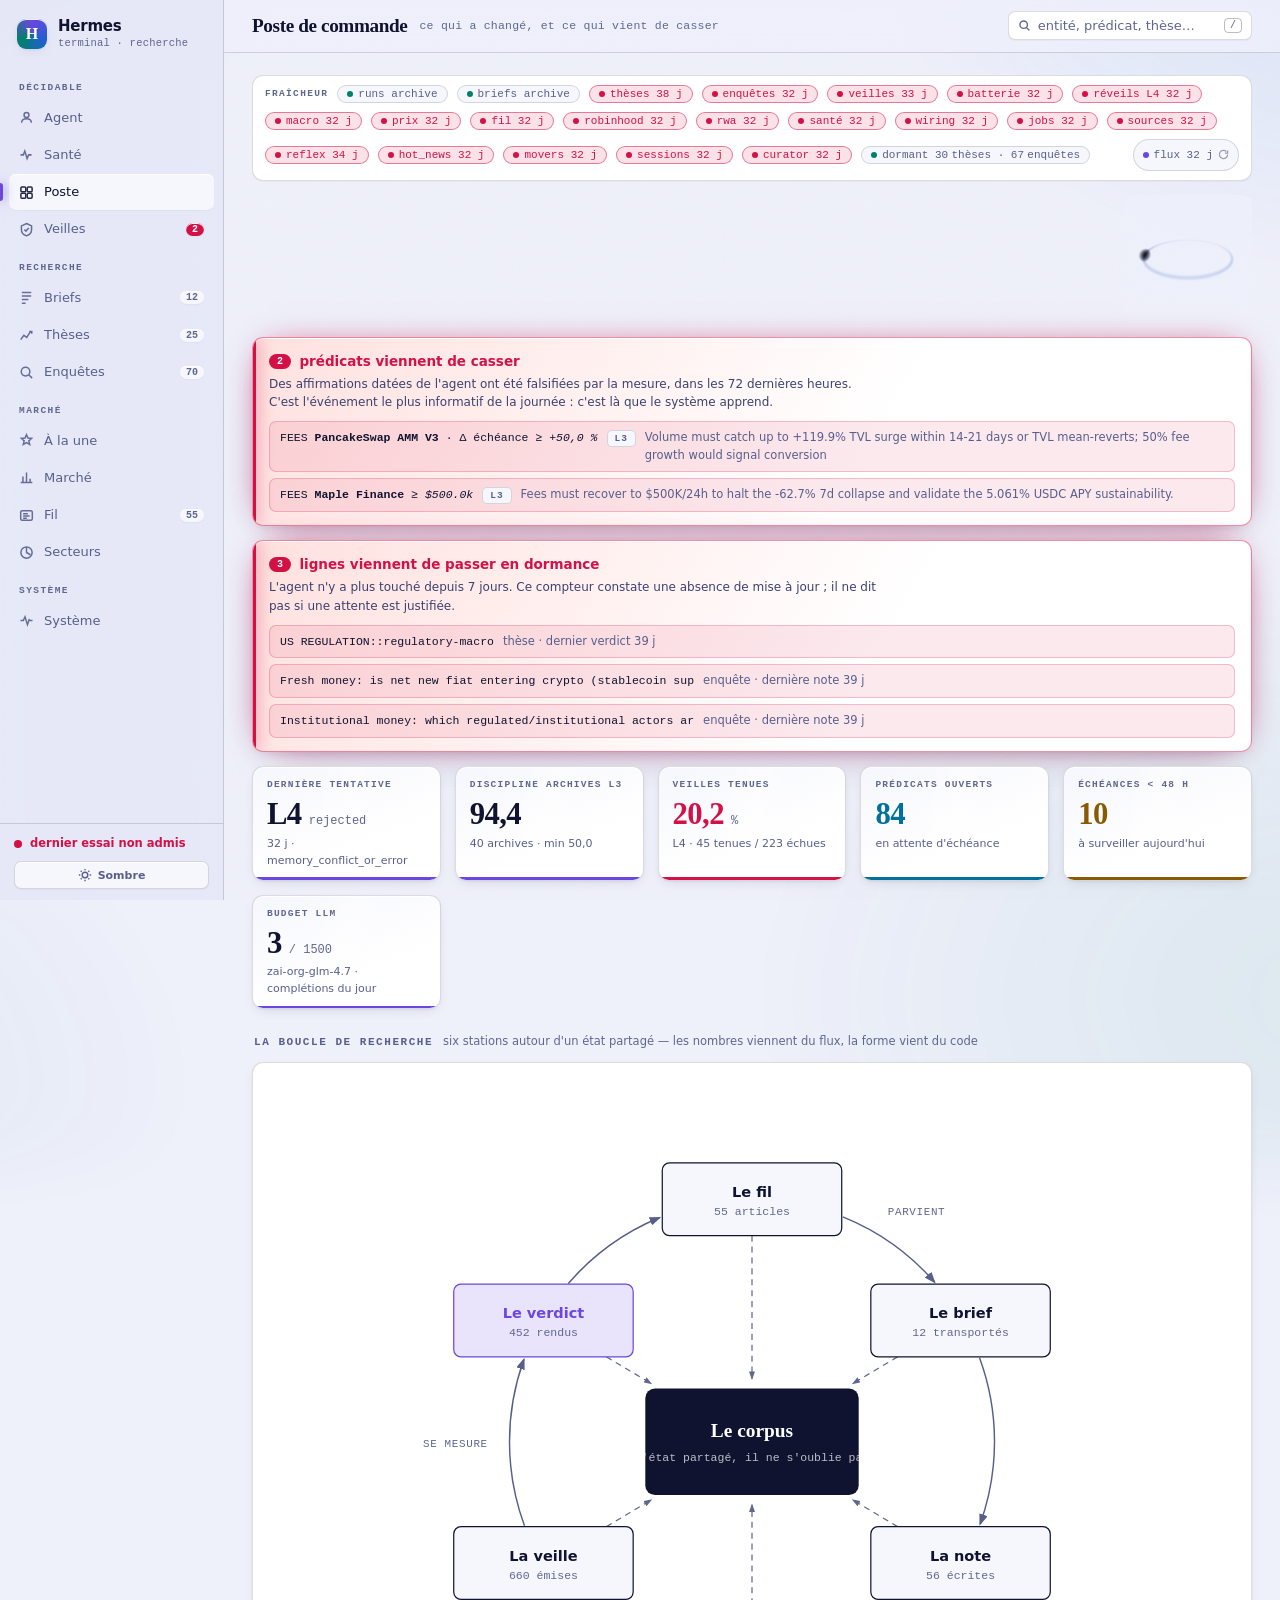
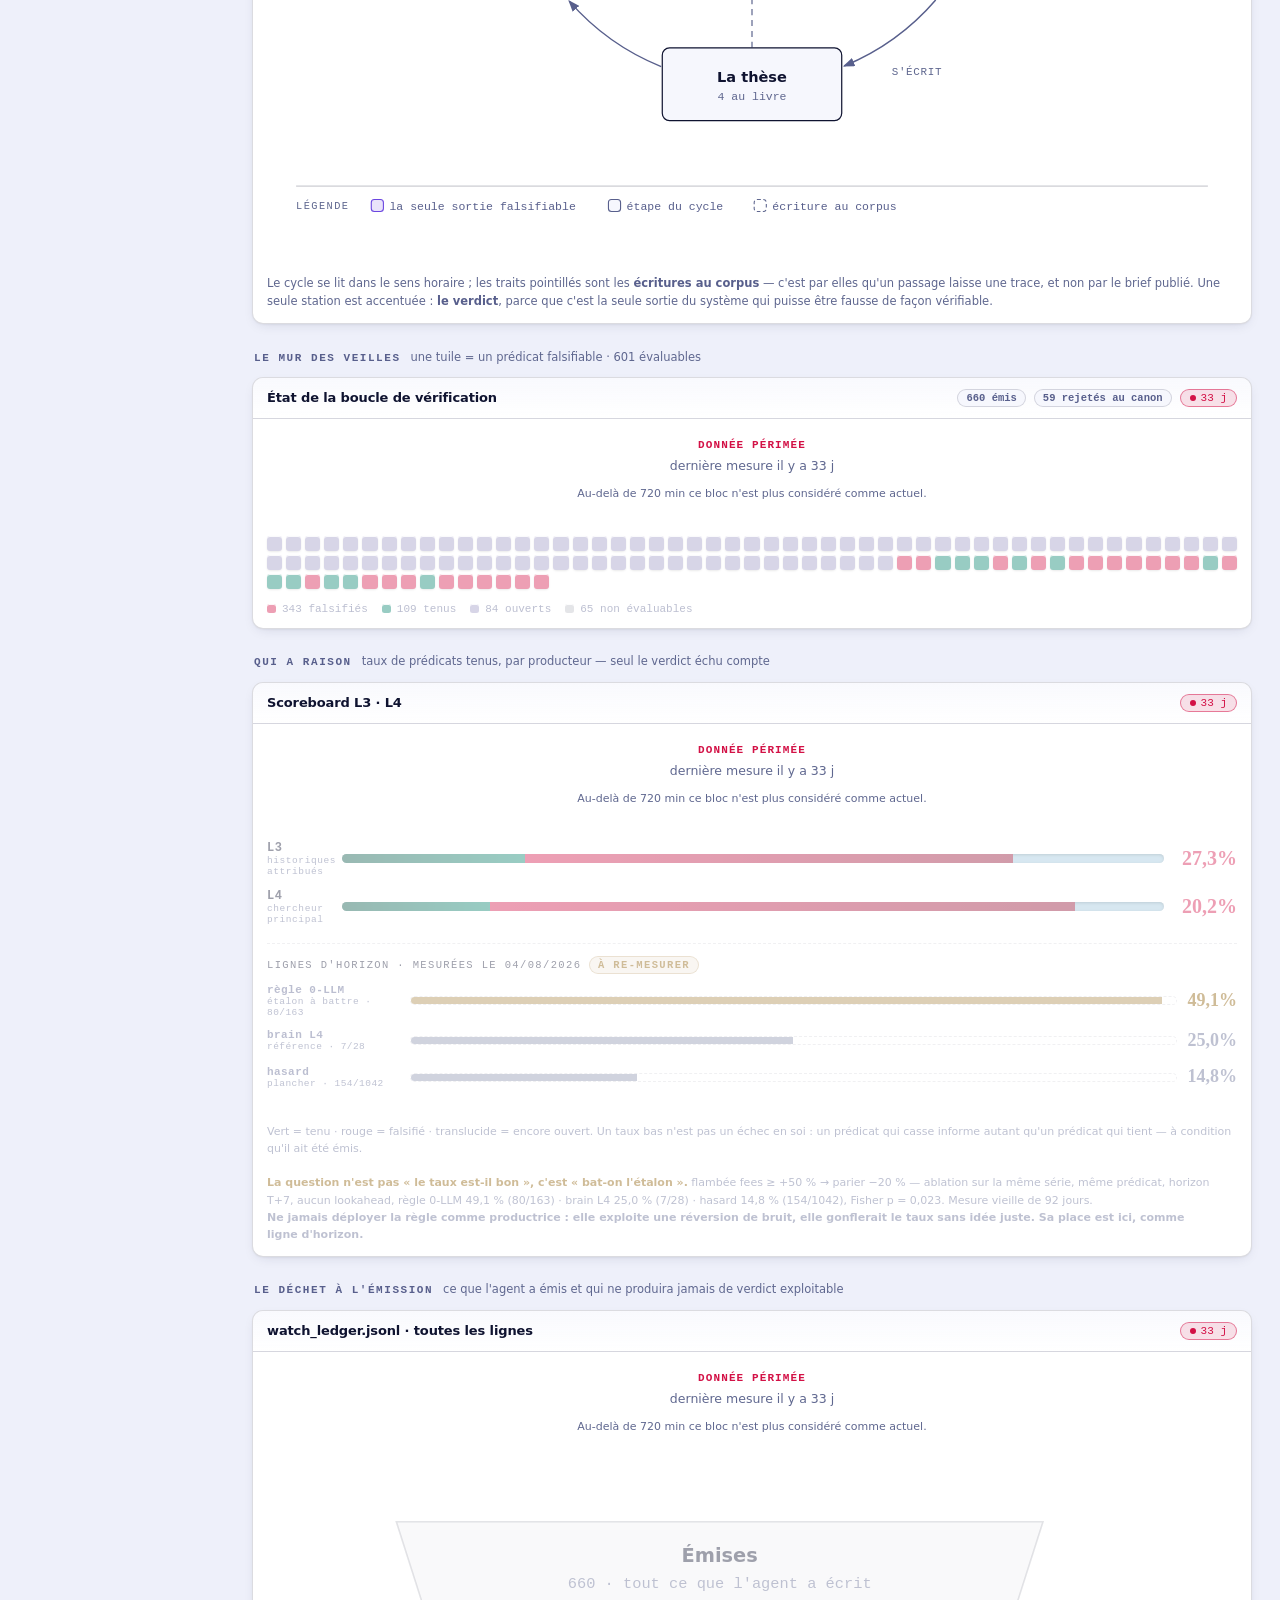
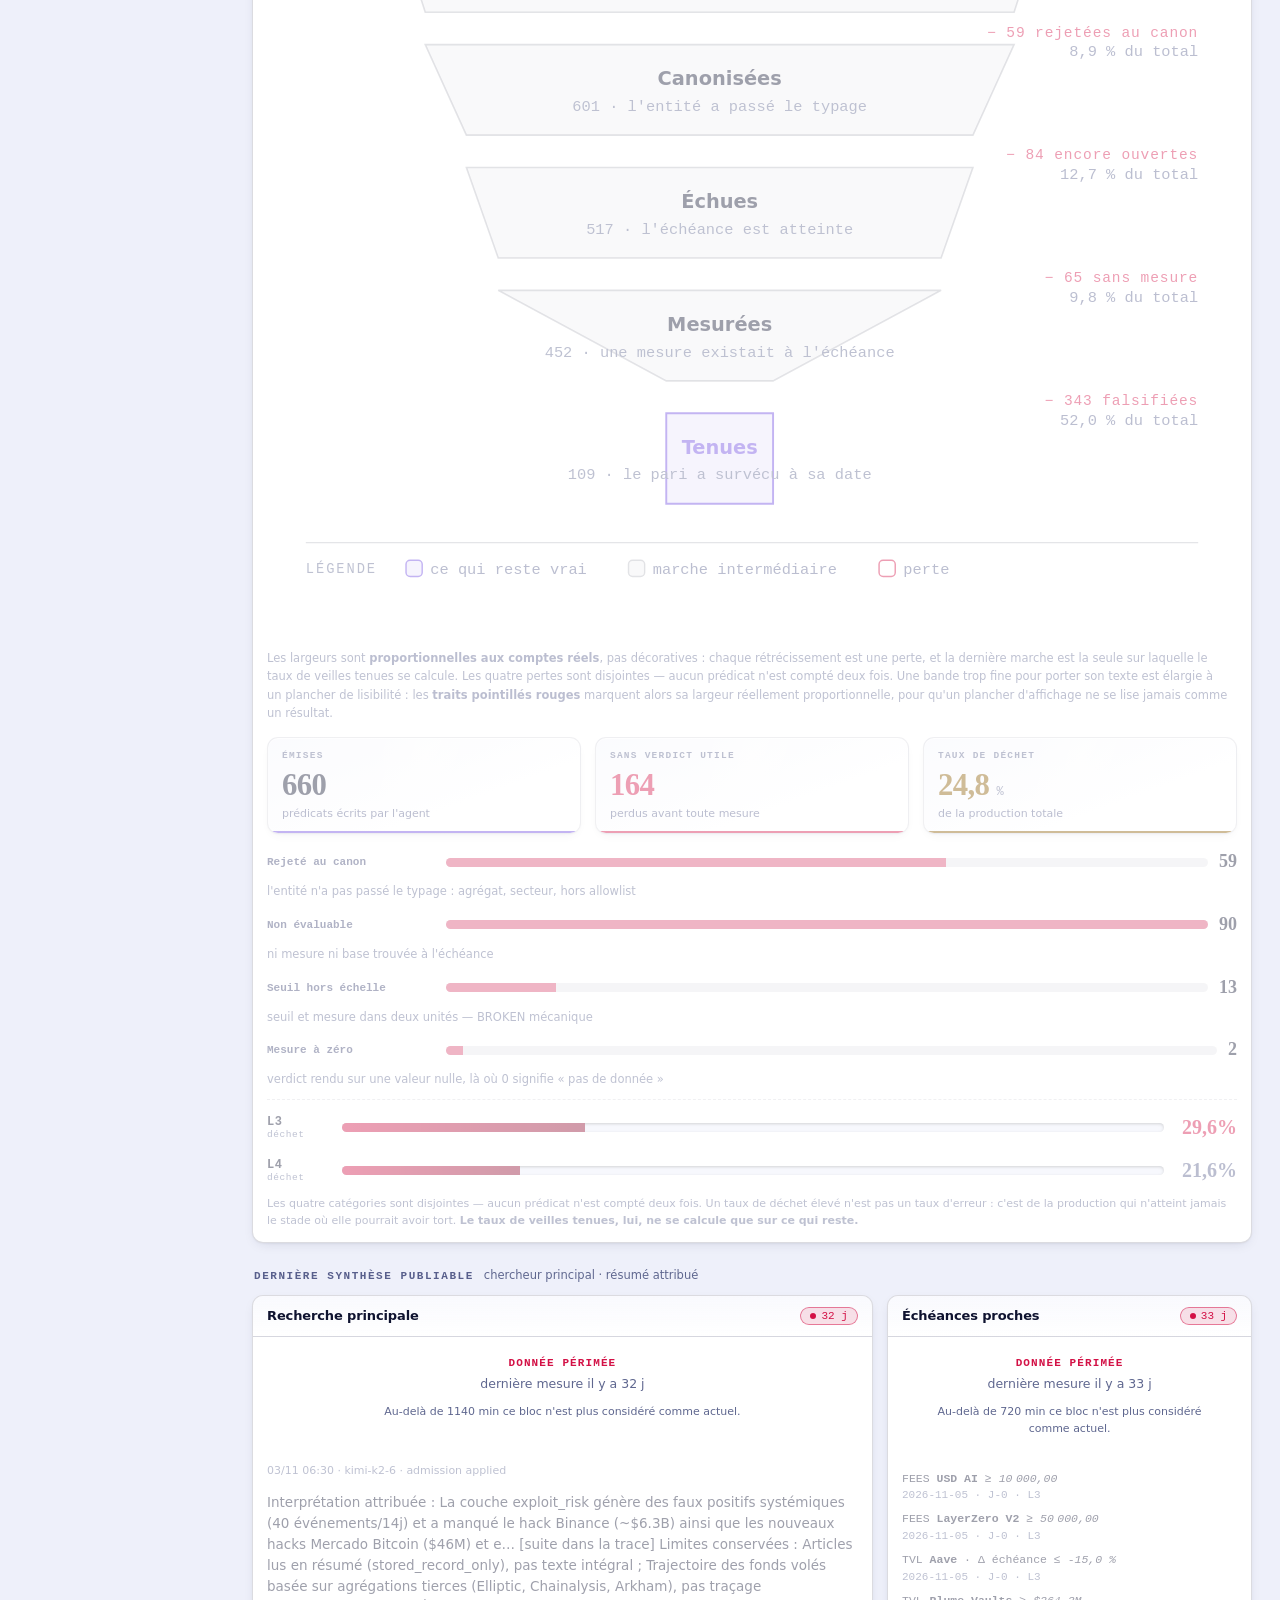
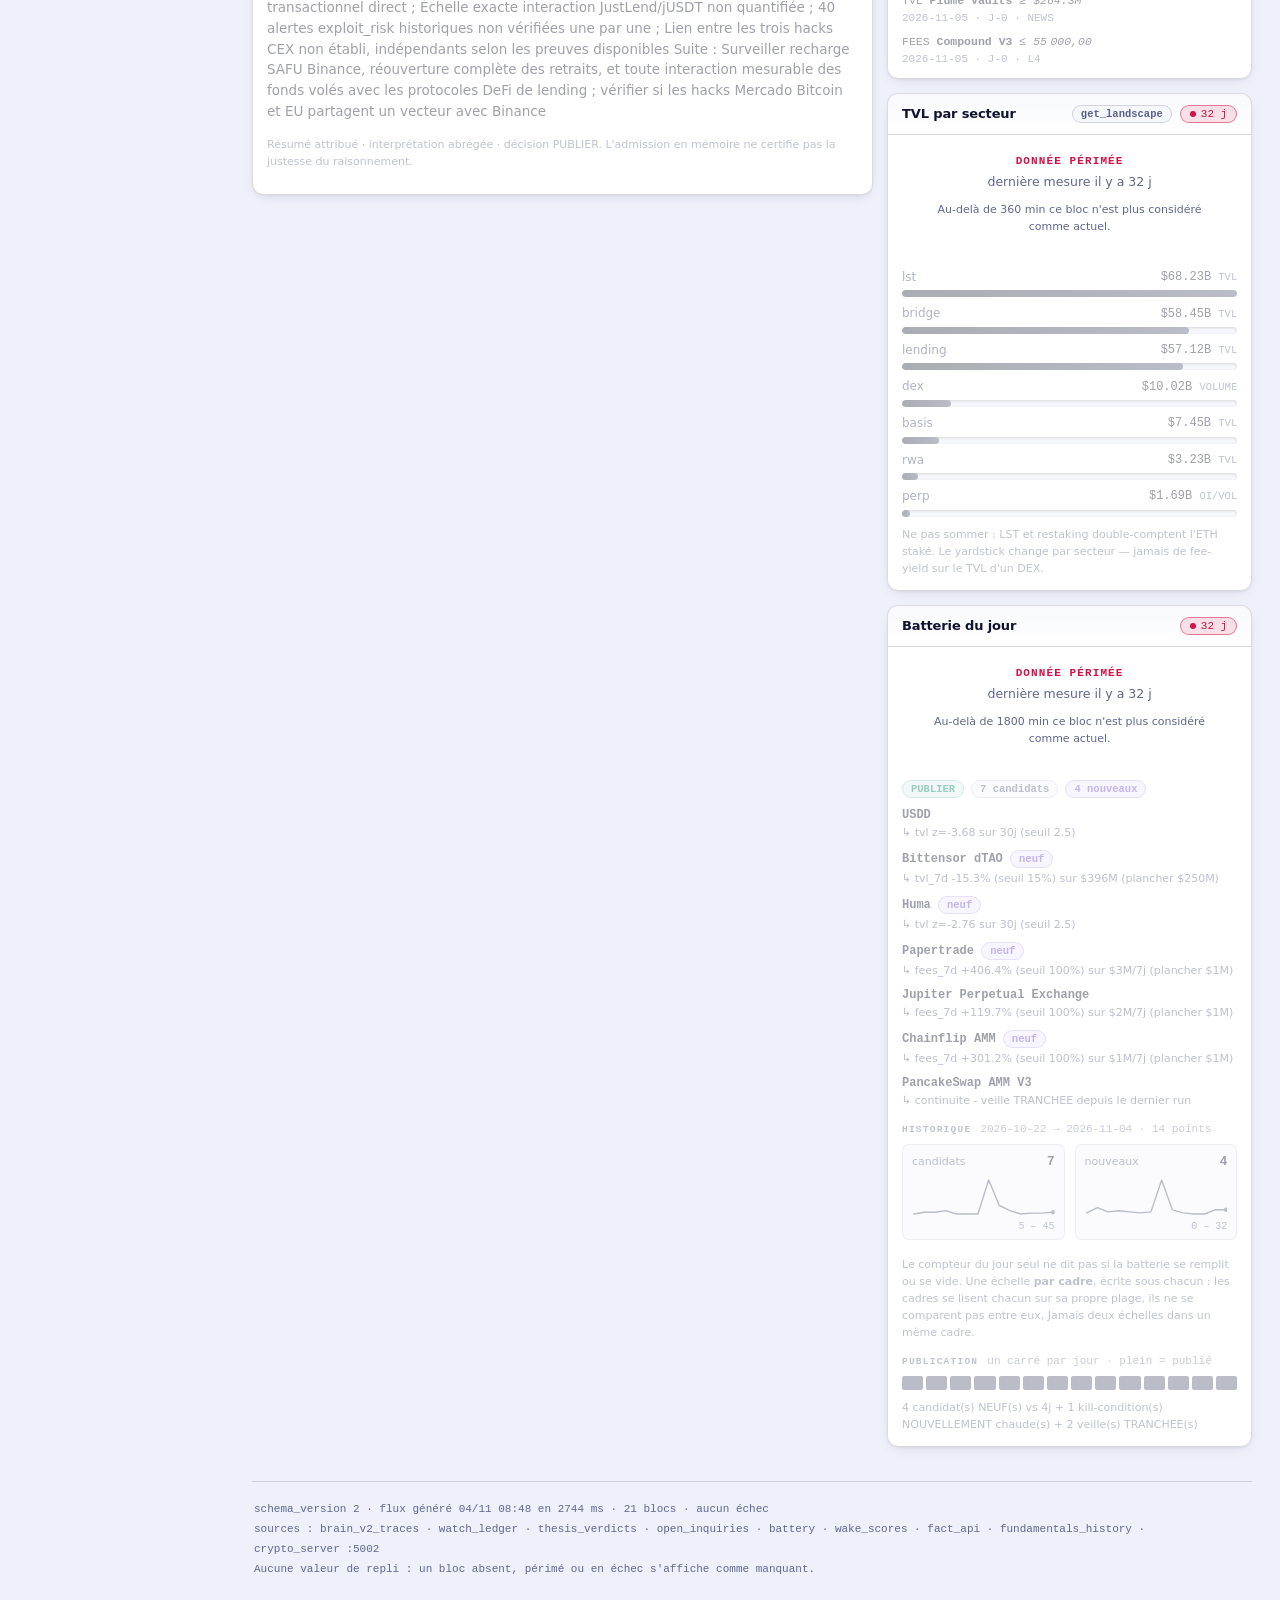
==== commit 5db38e7b: "feed: 2026-11-04 08:48 UTC" ====
--- a/index.html
+++ b/index.html
@@ -966,7 +966,7 @@
   if(!row)return '<div class="empty">aucune synthèse principale admise dans les résultats transportés</div>';
   return `<div class="bd"><p class="note">${stamp(row.ts)} · ${esc(row.model||"modèle inconnu")} · admission ${esc(row.admission||"inconnue")}</p>
     <p>${esc(row.summary||"résumé absent")}</p>
-    <p class="note">Résumé attribué${row.summary_truncated?" · extrait limité à 400 caractères":""} · décision ${esc(row.publish||"inconnue")}.
+    <p class="note">Résumé attribué${row.summary_truncated?" · interprétation abrégée":""} · décision ${esc(row.publish||"inconnue")}.
     L'admission en mémoire ne certifie pas la justesse du raisonnement.</p></div>`;
 }
 
